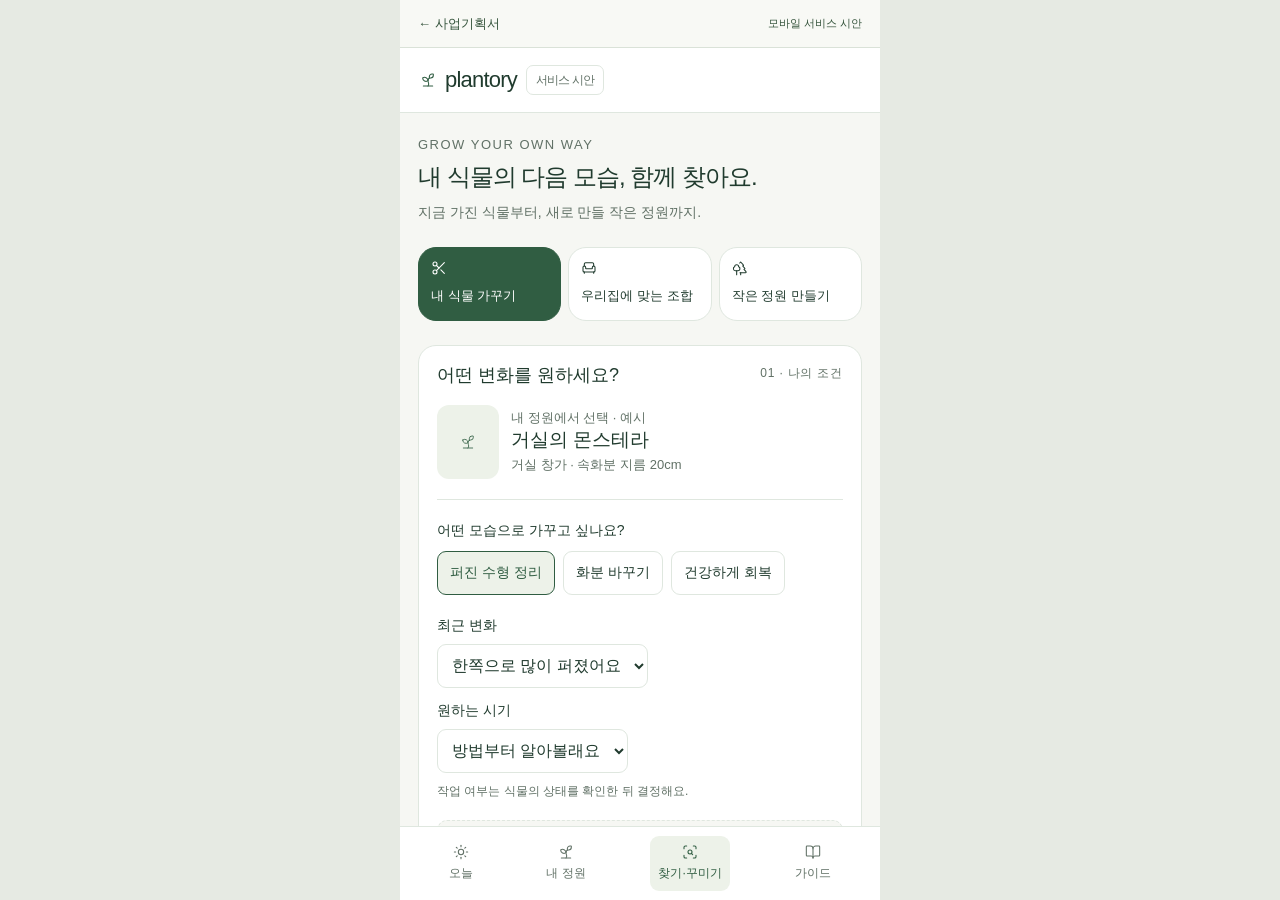
==== concept.html @ 8dde54bf "docs: 식집사 사업기획과 모바일 프로토타입을 정리한다" ====
<!doctype html>
<html lang="ko" data-visualize-standalone>
<head>
<meta charset="utf-8">
<meta name="viewport" content="width=device-width, initial-scale=1">
<meta name="referrer" content="no-referrer">
<meta http-equiv="Content-Security-Policy" content="default-src 'none'; script-src 'unsafe-inline' 'unsafe-eval' 'wasm-unsafe-eval' blob: data: https://cdnjs.cloudflare.com https://cdn.jsdelivr.net https://esm.sh https://fonts.bunny.net https://fonts.googleapis.com https://fonts.gstatic.com https://unpkg.com; style-src 'unsafe-inline' blob: data: https://cdnjs.cloudflare.com https://cdn.jsdelivr.net https://esm.sh https://fonts.bunny.net https://fonts.googleapis.com https://fonts.gstatic.com https://unpkg.com; img-src blob: data: https://cdnjs.cloudflare.com https://cdn.jsdelivr.net https://esm.sh https://fonts.bunny.net https://fonts.googleapis.com https://fonts.gstatic.com https://unpkg.com; font-src blob: data: https://cdnjs.cloudflare.com https://cdn.jsdelivr.net https://esm.sh https://fonts.bunny.net https://fonts.googleapis.com https://fonts.gstatic.com https://unpkg.com; media-src blob: data: https://cdnjs.cloudflare.com https://cdn.jsdelivr.net https://esm.sh https://fonts.bunny.net https://fonts.googleapis.com https://fonts.gstatic.com https://unpkg.com; worker-src blob:; connect-src blob: data:; frame-src 'self'; object-src 'none'; base-uri 'none'; form-action 'none'">
<title>Plantory · 모바일 서비스 시안</title>
<style>:root{color-scheme:light;background:#e6eae3;font-family:-apple-system,BlinkMacSystemFont,"Apple SD Gothic Neo",sans-serif}html,body{margin:0}body{max-width:480px;margin:auto;background:#f8f9f5}.return-bar{height:48px;box-sizing:border-box;display:flex;align-items:center;justify-content:space-between;padding:0 18px;font-size:13px;color:#35543c;border-bottom:1px solid #dae2d8}.return-bar a{color:inherit;text-decoration:none;min-height:44px;display:flex;align-items:center}.return-bar span{font-size:11px}iframe{display:block;width:100%;height:calc(100vh - 48px);height:calc(100dvh - 48px);margin:0 auto;border:0}</style>
</head>
<body>
<div class="return-bar"><a href="index.html">← 사업기획서</a><span>모바일 서비스 시안</span></div>
<iframe sandbox="allow-scripts" referrerpolicy="no-referrer" title="Plantory · 모바일 서비스 시안" srcdoc="&lt;!doctype html&gt;
&lt;html lang=&quot;ko&quot; data-visualize-standalone&gt;
&lt;head&gt;
&lt;meta charset=&quot;utf-8&quot;&gt;
&lt;meta name=&quot;viewport&quot; content=&quot;width=device-width, initial-scale=1&quot;&gt;
&lt;meta name=&quot;referrer&quot; content=&quot;no-referrer&quot;&gt;
&lt;meta http-equiv=&quot;Content-Security-Policy&quot; content=&quot;default-src &#x27;none&#x27;; script-src &#x27;unsafe-inline&#x27; &#x27;unsafe-eval&#x27; &#x27;wasm-unsafe-eval&#x27; blob: data: https://cdnjs.cloudflare.com https://cdn.jsdelivr.net https://esm.sh https://fonts.bunny.net https://fonts.googleapis.com https://fonts.gstatic.com https://unpkg.com; style-src &#x27;unsafe-inline&#x27; blob: data: https://cdnjs.cloudflare.com https://cdn.jsdelivr.net https://esm.sh https://fonts.bunny.net https://fonts.googleapis.com https://fonts.gstatic.com https://unpkg.com; img-src blob: data: https://cdnjs.cloudflare.com https://cdn.jsdelivr.net https://esm.sh https://fonts.bunny.net https://fonts.googleapis.com https://fonts.gstatic.com https://unpkg.com; font-src blob: data: https://cdnjs.cloudflare.com https://cdn.jsdelivr.net https://esm.sh https://fonts.bunny.net https://fonts.googleapis.com https://fonts.gstatic.com https://unpkg.com; media-src blob: data: https://cdnjs.cloudflare.com https://cdn.jsdelivr.net https://esm.sh https://fonts.bunny.net https://fonts.googleapis.com https://fonts.gstatic.com https://unpkg.com; worker-src blob:; connect-src blob: data:; frame-src &#x27;none&#x27;; object-src &#x27;none&#x27;; base-uri &#x27;none&#x27;; form-action &#x27;none&#x27;&quot;&gt;
&lt;title&gt;Plantory · 모바일 서비스 시안&lt;/title&gt;
&lt;style&gt;:root {
  color-scheme: light dark;
  background-color: var(
    --background,
    var(--color-background-primary, light-dark(rgb(255 255 255), rgb(24 24 24)))
  ) !important;

  /* Agent-facing contract; keep in sync with SKILL.md. */
  --background: var(
    --color-background-primary,
    light-dark(rgb(255 255 255), rgb(24 24 24))
  );
  --foreground: var(
    --color-text-primary,
    light-dark(rgb(26 28 31), rgb(255 255 255))
  );
  --card: color-mix(in oklab, var(--foreground) 5%, var(--background));
  --card-foreground: var(
    --color-text-primary,
    light-dark(rgb(26 28 31), rgb(255 255 255))
  );
  --popover: var(
    --color-background-secondary,
    light-dark(rgb(255 255 255), rgb(45 45 45))
  );
  --popover-foreground: var(
    --color-text-primary,
    light-dark(rgb(26 28 31), rgb(255 255 255))
  );
  --primary: var(
    --color-text-info,
    light-dark(rgb(51 156 255), rgb(131 195 255))
  );
  --primary-foreground: var(
    --color-text-inverse,
    light-dark(rgb(255 255 255), rgb(13 13 13))
  );
  --secondary: var(
    --color-background-secondary,
    light-dark(rgb(255 255 255 / 96%), rgb(54 54 54 / 96%))
  );
  --secondary-foreground: var(
    --color-text-primary,
    light-dark(rgb(26 28 31), rgb(255 255 255))
  );
  --muted: color-mix(in srgb, var(--foreground) 10%, transparent);
  --muted-foreground: var(
    --color-text-secondary,
    light-dark(rgb(26 28 31 / 49.4%), rgb(255 255 255 / 49.8%))
  );
  --accent: var(
    --color-background-info,
    light-dark(rgb(229 242 255), rgb(13 39 63))
  );
  --accent-foreground: var(
    --color-text-info,
    light-dark(rgb(51 156 255), rgb(131 195 255))
  );
  --destructive: var(
    --color-text-warning,
    light-dark(rgb(226 85 7), rgb(255 133 73))
  );
  --border: var(
    --color-border-secondary,
    light-dark(rgb(26 28 31 / 8%), rgb(255 255 255 / 8.2%))
  );
  --input: var(
    --color-border-primary,
    light-dark(
      rgb(26 28 31 / 11.8%),
      color-mix(in oklab, rgb(0 0 0) 10%, transparent)
    )
  );
  --ring: var(
    --color-ring-primary,
    light-dark(rgb(51 156 255), rgb(131 195 255 / 76%))
  );
  --font-size-base: var(--font-text-md-size, 14px);
  --blue: light-dark(rgb(51 156 255), rgb(51 156 255));
  --orange: light-dark(rgb(226 85 7), rgb(251 106 34));
  --green: light-dark(rgb(0 162 64), rgb(64 201 119));
  --red: light-dark(rgb(224 46 42), rgb(255 103 100));
  --purple: light-dark(rgb(146 79 247), rgb(173 123 249));
  --yellow: light-dark(rgb(255 195 0), rgb(255 210 64));
  --viz-series-1: var(--primary);
  --viz-series-2: light-dark(rgb(243 136 59), rgb(245 154 86));
  --viz-series-3: light-dark(rgb(93 201 119), rgb(116 213 139));
  --viz-series-4: light-dark(rgb(235 119 177), rgb(240 143 192));
  --viz-series-5: light-dark(rgb(155 121 236), rgb(170 145 239));
  --viz-series-6: light-dark(rgb(58 185 177), rgb(90 203 194));

  /* Internal implementation variables; not part of the agent contract. */
  --font-sans: -apple-system, system-ui, &quot;Segoe UI&quot;, sans-serif;
  --font-mono:
    ui-monospace, SFMono-Regular, &quot;SF Mono&quot;, Menlo, Consolas, &quot;Liberation Mono&quot;,
    monospace;
  --font-size-normal: max(11px, var(--font-size-base));
  --font-size-tooltip: calc(var(--font-size-base) - 1px);
  --font-size-small: max(11px, calc(var(--font-size-base) - 2px));
  --font-size-h1: calc(var(--font-size-normal) * 1.7142857143);
  --font-size-h2: calc(var(--font-size-normal) * 1.4285714286);
  --font-size-h3: calc(var(--font-size-normal) * 1.2857142857);
  --font-weight-normal: 430;
  --font-weight-medium: 500;
  --icon-size: 16px;
  --line-height-normal: calc(var(--font-size-normal) * 1.5);
  --line-height-tooltip: calc(var(--font-size-tooltip) * 1.4285714286);
  --line-height-small: calc(var(--font-size-small) + 4px);
  --corner-shape: round;
  --radius: var(--border-radius-lg, 10px);
  --radius-sm: calc(var(--radius) * 0.6);
  --radius-md: calc(var(--radius) * 0.8);
  --radius-lg: var(--radius);
  --radius-2xl: calc(var(--radius) * 1.6);
  --radius-full: 9999px;
  --shadow-sm: 0 1px 2px -1px rgb(0 0 0 / 8%);
  --checkmark-image: url(&quot;data:image/svg+xml,%3Csvg xmlns=&#x27;http://www.w3.org/2000/svg&#x27; viewBox=&#x27;0 0 17 17&#x27;%3E%3Cpath d=&#x27;M12.8961 3.64101C13.1297 3.41418 13.4984 3.37523 13.7779 3.56581C14.0571 3.75635 14.1554 4.11331 14.0299 4.41347L13.9615 4.53847L7.71151 13.7045C7.59411 13.8767 7.4063 13.9877 7.19881 14.0072C6.99136 14.0267 6.78564 13.9533 6.63826 13.806L2.88826 10.056L2.79842 9.9457C2.6192 9.67407 2.64927 9.30496 2.88826 9.06581C3.12738 8.82669 3.49647 8.79676 3.76815 8.97597L3.8785 9.06581L7.03084 12.2182L12.8053 3.74941L12.8961 3.64101Z&#x27;/%3E%3C/svg%3E&quot;);

  /* Legacy aliases; not part of the current agent contract. */
  --viz-bg: transparent;
  --viz-panel: var(--card);
  --viz-border: var(--border);
  --viz-text: var(--foreground);
  --viz-muted: var(--muted-foreground);
  --viz-accent: var(--primary);
  --viz-accent-text: var(--primary-foreground);
  --viz-accent-bg: var(--accent);
  --viz-font-size: var(--font-size-base);
  --viz-warning: var(--destructive);
}

:root[data-theme=&quot;light&quot;] {
  color-scheme: light;
}

:root[data-theme=&quot;dark&quot;] {
  color-scheme: dark;
}

* {
  box-sizing: border-box;
}

html &gt; body {
  /* Preserve MCP aliases for older inline renderers without creating :root cycles. */
  --color-background-primary: var(
    --background,
    light-dark(rgb(255 255 255), rgb(24 24 24))
  );
  --color-text-primary: var(
    --foreground,
    light-dark(rgb(26 28 31), rgb(255 255 255))
  );
  --color-border-secondary: var(
    --border,
    light-dark(rgb(26 28 31 / 8%), rgb(255 255 255 / 8.2%))
  );

  margin: 0;
  padding: var(--visualize-paint-gutter, 0px);
  color: var(--foreground);
  background: transparent !important;
  font-family: var(--font-sans) !important;
  font-size: var(--font-size-normal);
  font-weight: var(--font-weight-normal);
  line-height: var(--line-height-normal);
}

a {
  color: color-mix(in srgb, var(--viz-accent) 80%, var(--viz-text) 20%);
  cursor: pointer;
  font-weight: var(--font-weight-medium, 500);
  text-decoration: none;
  text-underline-offset: 2px;
}

a:is(:hover, :focus-visible) {
  text-decoration-line: underline;
  text-decoration-style: dashed;
  text-decoration-thickness: 0.5px;
}

h1,
h2,
h3,
h4,
h5,
h6,
p {
  margin-block: 0;
}

h1 {
  font-size: var(--font-size-h1);
  font-weight: var(--font-weight-medium);
  line-height: 1.25;
}

h2 {
  font-size: var(--font-size-h2);
  font-weight: var(--font-weight-medium);
  line-height: 1.25;
}

h3,
h4,
h5,
h6 {
  font-size: var(--font-size-h3);
  font-weight: var(--font-weight-medium);
  line-height: 1.3;
}

b,
strong,
th {
  font-weight: var(--font-weight-medium);
}

code:not(pre code) {
  display: inline;
  padding: 1px 6px;
  border-radius: var(--radius-sm);
  corner-shape: var(--corner-shape);
  background: var(--muted);
  font-family: var(--font-mono);
  font-size: 0.92em;
  overflow-wrap: anywhere;
  -webkit-box-decoration-break: clone;
  box-decoration-break: clone;
  word-break: break-word;
}

.table-responsive {
  width: 100%;
  overflow-x: auto;
  scrollbar-width: thin;
}

.table {
  width: 100%;
  border-collapse: collapse;
  color: var(--foreground);
  font: inherit;
  text-align: start;
}

.table :is(th, td) {
  padding-block: 10px;
  padding-inline: 0 24px;
  overflow-wrap: anywhere;
  border-bottom: 1px solid var(--border);
  text-align: start;
  vertical-align: top;
}

.table-responsive &gt; .table :is(th, td) {
  overflow-wrap: break-word;
}

.table :is(th, td):last-child {
  padding-inline-end: 0;
}

.table :is(caption, thead th) {
  font-weight: 600;
}

.table thead th {
  padding-block: 8px;
  border-bottom-color: color-mix(in srgb, var(--foreground) 16%, transparent);
}

.table tbody tr:last-child :is(th, td) {
  border-bottom: 0;
}

.table.table-sm :is(th, td) {
  padding-block: 6px;
}

.table.table-sm :is(th, td):not(:last-child) {
  padding-inline-end: 16px;
}

.table :is(.text-end, [align=&quot;right&quot;]) {
  text-align: end;
  font-variant-numeric: tabular-nums;
}

.table :is(.text-center, [align=&quot;center&quot;]) {
  text-align: center;
}

.table .text-nowrap {
  white-space: nowrap;
}

#widget {
  display: flex;
  flex-direction: column;
  gap: 12px;
  width: 100%;
  padding: 0;
  background: transparent !important;
}

.card {
  min-width: 0;
  padding: 12px;
  overflow: hidden;
  overflow-wrap: break-word;
  border-radius: var(--radius-2xl);
  corner-shape: var(--corner-shape);
  color: var(--card-foreground);
  background: var(--card);
}

#widget &gt; :not(.card, .progress) {
  width: 100% !important;
  max-width: none !important;
  margin: 0 !important;
  padding: 0 !important;
  border: 0 !important;
  border-radius: 0 !important;
  background: transparent !important;
  box-shadow: none !important;
}

.tooltip {
  position: fixed;
  z-index: 50;
  top: 0;
  left: 0;
  width: max-content;
  max-width: min(
    20rem,
    var(--tooltip-available-width, calc(100vw - 10px)),
    calc(100vw - 10px)
  );
  max-height: min(
    var(--tooltip-available-height, calc(100vh - 10px)),
    calc(100vh - 10px)
  );
  padding: 4px 8px;
  border: 1px solid var(--border);
  border-radius: var(--radius-lg);
  corner-shape: var(--corner-shape);
  color: var(--popover-foreground);
  background: var(--popover);
  box-shadow: none;
  font-size: var(--font-size-tooltip);
  line-height: var(--line-height-tooltip);
  overflow-wrap: break-word;
  white-space: normal;
  pointer-events: none;
  user-select: none;
}

.viz-grid {
  display: grid;
  grid-template-columns: repeat(auto-fit, minmax(max(180px, 24%), 1fr));
  gap: 10px;
}

.viz-stat {
  display: flex;
  flex-direction: column;
  gap: 2px;
}

.viz-stat-value {
  font-size: var(--font-size-h2);
  font-weight: var(--font-weight-medium);
  line-height: 1.25;
}

.viz-row {
  display: flex;
  flex-wrap: wrap;
  align-items: center;
  gap: 10px;
}

hr {
  width: 100%;
  height: 1px;
  margin-block: 6px;
  border: 0;
  background: var(--border);
}

.nav {
  display: flex;
  min-width: 0;
  align-items: center;
  gap: 4px;
}

.progress {
  display: flex;
  height: 8px;
  margin-block: calc((var(--line-height-normal, 1.5em) - 8px) / 2);
  overflow: hidden;
  border: 0;
  border-radius: var(--radius-full);
  background: var(--muted);
}

.progress-bar:only-child {
  border-radius: var(--radius-full);
}

.progress-bar {
  height: 100%;
  flex-shrink: 0;
  border: 0;
  background: var(--viz-series-1);
}

.viz-badge {
  padding: 3px 8px;
  border-radius: var(--radius-full);
  color: var(--accent-foreground);
  background: var(--accent);
  font-weight: var(--font-weight-medium);
}

small,
.text-small,
.viz-badge {
  font-size: var(--font-size-small);
  line-height: var(--line-height-small);
}

.text-muted {
  color: var(--muted-foreground);
}

.tabular-nums {
  font-variant-numeric: tabular-nums;
}

.sr-only {
  position: absolute;
  width: 1px;
  height: 1px;
  padding: 0;
  overflow: hidden;
  clip: rect(0, 0, 0, 0);
  white-space: nowrap;
  border: 0;
}

.viz-controls {
  display: flex;
  flex-wrap: wrap;
  align-items: center;
  gap: 8px;
}

.viz-controls &gt; .form-label {
  display: grid;
  min-width: min(100%, 260px);
  flex: 1 1 280px;
  grid-template-columns: minmax(0, 1fr) auto;
  align-items: baseline;
  gap: 2px 12px;
  margin-bottom: 0;
}

.viz-controls &gt; .form-label &gt; :is(.form-control, .form-range, .form-select) {
  grid-column: 1 / -1;
}

.btn,
.nav-link,
.form-check-input,
.form-control,
.form-range,
.form-select {
  font: inherit;
}

.btn,
.nav-link {
  appearance: button;
  display: inline-flex;
  inline-size: fit-content;
  max-inline-size: 100%;
  min-height: 28px;
  align-items: center;
  justify-content: center;
  gap: 4px;
  margin: 0;
  padding: 0 8px;
  -webkit-app-region: no-drag;
  border: 1px solid var(--input);
  border-radius: var(--radius-lg);
  corner-shape: var(--corner-shape);
  color: var(--secondary-foreground);
  background: var(--secondary);
  cursor: var(--cursor-interaction, pointer);
  text-align: center;
  text-decoration: none;
  white-space: nowrap;
  user-select: none;
  -webkit-font-smoothing: antialiased;
}

.btn:is(.btn-block, .viz-tile) {
  inline-size: 100%;
}

.btn.viz-tile {
  min-width: 0;
  overflow-wrap: anywhere;
  white-space: normal;
}

a.btn {
  cursor: pointer;
  text-decoration: none;
}

.btn:not(:disabled):hover,
.nav-link:not(:disabled):not([aria-disabled=&quot;true&quot;]):hover {
  background: color-mix(in srgb, var(--foreground) 6%, var(--secondary));
}

.btn-primary {
  border-color: transparent;
  color: var(--primary-foreground);
  background: var(--foreground);
  background-clip: padding-box;
}

.btn-primary .text-muted {
  color: color-mix(in srgb, var(--primary-foreground) 50%, transparent);
}

.btn-primary:not(:disabled):hover {
  background: color-mix(in srgb, var(--foreground) 80%, transparent);
  background-clip: padding-box;
}

.btn-ghost {
  border-color: transparent;
  color: var(--muted-foreground);
  background: transparent;
}

.btn-ghost:not(:disabled):hover {
  color: var(--foreground);
  background: color-mix(in srgb, var(--foreground) 6%, var(--secondary));
}

.nav-pills .nav-link {
  min-width: 0;
  border-color: transparent;
  color: var(--muted-foreground);
  background: transparent;
}

.nav-justified .nav-link {
  flex: 1 1 0;
  overflow-wrap: anywhere;
  white-space: normal;
}

.nav-pills .nav-link.active {
  color: var(--foreground);
  background: var(--muted);
}

.btn:disabled,
.nav-link:disabled,
.nav-link[aria-disabled=&quot;true&quot;] {
  cursor: not-allowed;
  opacity: 0.4;
}

[data-lucide] {
  stroke-width: 1.6;
}

.form-label {
  display: block;
  margin-bottom: 6px;
  color: var(--foreground);
}

.form-control {
  display: block;
  width: 100%;
  min-height: 28px;
  padding: 0 8px;
  outline: none;
  border: 1px solid var(--input);
  border-radius: var(--radius-lg);
  corner-shape: var(--corner-shape);
  color: var(--foreground);
  background: var(--secondary);
}

.form-control::placeholder {
  color: var(--muted-foreground);
}

.form-control[type=&quot;file&quot;] {
  padding: 0;
  overflow: hidden;
  cursor: var(--cursor-interaction, pointer);
}

.form-control[type=&quot;file&quot;]::file-selector-button {
  min-height: 26px;
  margin-right: 8px;
  padding: 0 8px;
  border: 0;
  border-right: 1px solid var(--input);
  color: var(--secondary-foreground);
  background: var(--secondary);
  cursor: inherit;
  font: inherit;
}

.form-control[type=&quot;file&quot;]:not(:disabled):hover::file-selector-button {
  background: color-mix(in srgb, var(--foreground) 6%, var(--secondary));
}

.form-control-color[type=&quot;color&quot;] {
  width: 40px;
  height: 28px;
  padding: 3px;
  cursor: var(--cursor-interaction, pointer);
}

.form-control-color[type=&quot;color&quot;]::-webkit-color-swatch-wrapper {
  padding: 0;
}

.form-control-color[type=&quot;color&quot;]::-webkit-color-swatch {
  border: 0;
  border-radius: calc(var(--radius-lg) - 4px);
  corner-shape: var(--corner-shape);
}

textarea.form-control {
  height: auto;
  min-height: 72px;
  padding: 8px 10px;
  resize: vertical;
}

.form-control:focus-visible {
  border-color: var(--ring);
  box-shadow: inset 0 0 0 1px var(--ring);
}

.form-control:disabled,
.form-select:disabled {
  cursor: not-allowed;
  opacity: 0.4;
}

.form-select {
  appearance: none;
  display: block;
  width: 100%;
  min-height: 28px;
  margin: 0;
  padding: 0 32px 0 8px;
  outline: none;
  border: 1px solid var(--input);
  border-radius: var(--radius-lg);
  corner-shape: var(--corner-shape);
  color: var(--foreground);
  background-color: var(--secondary);
  background-image:
    linear-gradient(45deg, transparent 50%, var(--muted-foreground) 50%),
    linear-gradient(135deg, var(--muted-foreground) 50%, transparent 50%);
  background-position:
    calc(100% - 14px) 50%,
    calc(100% - 10px) 50%;
  background-repeat: no-repeat;
  background-size: 4px 4px;
  cursor: var(--cursor-interaction, default);
}

.form-select:not(:disabled):hover {
  background-color: color-mix(in srgb, var(--foreground) 6%, var(--secondary));
}

.form-select:focus-visible {
  border-color: var(--ring);
  box-shadow: inset 0 0 0 1px var(--ring);
}

.form-check {
  display: flex;
  min-height: 20px;
  align-items: center;
  gap: 6px;
}

.form-check-input {
  appearance: none;
  width: 14px;
  height: 14px;
  flex: 0 0 auto;
  margin: 0;
  border: 1px solid var(--input);
  color: var(--primary-foreground);
  background-color: transparent;
  cursor: var(--cursor-interaction, default);
  transition:
    background-color 150ms,
    border-color 150ms,
    box-shadow 150ms;
}

.form-check:not(.form-switch) .form-check-input[type=&quot;checkbox&quot;] {
  border-color: var(--input);
  border-radius: var(--radius-sm);
  corner-shape: var(--corner-shape);
  background-color: var(--secondary);
  box-shadow: var(--shadow-sm);
}

.form-check:not(.form-switch)
  .form-check-input:not(:disabled):not(:checked):hover {
  background-color: var(--card);
}

.form-check:not(.form-switch) .form-check-input[type=&quot;checkbox&quot;]:checked {
  border-color: var(--primary);
  background-color: var(--primary);
}

.form-check:not(.form-switch)
  .form-check-input[type=&quot;checkbox&quot;]:checked::before {
  display: block;
  width: 100%;
  height: 100%;
  background: var(--primary-foreground);
  content: &quot;&quot;;
  mask: var(--checkmark-image) center / 12px 12px no-repeat;
}

.form-check-input[type=&quot;radio&quot;] {
  width: 14px;
  height: 14px;
  border-radius: var(--radius-full);
}

.form-check-input[type=&quot;radio&quot;]:checked {
  border: 2px solid var(--primary);
  background:
    radial-gradient(circle, var(--primary-foreground) 0 2.5px, transparent 3px),
    var(--primary);
}

.form-check:not(.form-switch) .form-check-input:focus-visible {
  outline: 2px solid var(--ring);
  outline-offset: 2px;
}

.form-check:not(.form-switch) .form-check-input:disabled {
  cursor: not-allowed;
  pointer-events: none;
}

.form-check:not(.form-switch) .form-check-input:disabled + .form-check-label {
  cursor: not-allowed;
}

.form-switch .form-check-input:disabled,
.form-switch .form-check-input:disabled + .form-check-label {
  cursor: not-allowed;
  opacity: 0.6;
}

.form-check-label {
  color: var(--foreground);
  cursor: var(--cursor-interaction, default);
}

.form-switch .form-check-input {
  position: relative;
  width: 32px;
  height: 20px;
  border: 0;
  border-radius: var(--radius-full);
  background: var(--muted);
  box-shadow: none;
  transition: background-color 200ms cubic-bezier(0, 0, 0.2, 1);
}

.form-switch .form-check-input::before {
  position: absolute;
  top: 50%;
  left: 0;
  width: 16px;
  height: 16px;
  box-sizing: border-box;
  border: 1px solid light-dark(var(--primary-foreground), var(--foreground));
  border-radius: var(--radius-full);
  background: light-dark(var(--primary-foreground), var(--foreground));
  box-shadow: var(--shadow-sm);
  content: &quot;&quot;;
  transform: translate(2px, -50%);
  transition: transform 200ms cubic-bezier(0, 0, 0.2, 1);
}

.form-switch .form-check-input:checked {
  background: var(--primary);
}

.form-switch .form-check-input:checked::before {
  transform: translate(14px, -50%);
}

.form-switch .form-check-input:focus-visible {
  box-shadow: 0 0 0 2px var(--ring);
}

.form-range {
  appearance: none;
  display: block;
  width: 100%;
  height: 28px;
  flex: 1;
  margin: 0;
  padding: 0;
  outline: none;
  border: 0;
  accent-color: var(--primary);
  background: linear-gradient(
      color-mix(in srgb, var(--foreground) 7%, transparent),
      color-mix(in srgb, var(--foreground) 7%, transparent)
    )
    center / 100% 2px no-repeat;
}

.form-range::-webkit-slider-runnable-track {
  height: 28px;
  background: transparent;
}

.form-range::-webkit-slider-thumb {
  appearance: none;
  width: 20px;
  height: 20px;
  margin-top: 4px;
  border: 1px solid var(--border);
  border-radius: var(--radius-full);
  background: light-dark(var(--primary-foreground), var(--foreground));
}

.form-range:focus-visible::-webkit-slider-thumb {
  border-color: var(--ring);
  box-shadow: inset 0 0 0 1px var(--ring);
}

.form-range::-moz-range-track {
  height: 28px;
  background: transparent;
}

.form-range::-moz-range-thumb {
  width: 20px;
  height: 20px;
  border: 1px solid var(--border);
  border-radius: var(--radius-full);
  background: light-dark(var(--primary-foreground), var(--foreground));
}

.form-range:focus-visible::-moz-range-thumb {
  border-color: var(--ring);
  box-shadow: inset 0 0 0 1px var(--ring);
}

.form-range:disabled {
  cursor: not-allowed;
  opacity: 0.4;
}

.btn:not(.btn-primary, .viz-tile):is(
  [aria-pressed=&quot;true&quot;],
  [aria-selected=&quot;true&quot;],
  .is-selected
) {
  border-color: var(--primary);
  color: var(--primary-foreground);
  background: var(--primary);
}

.btn.viz-tile:is([aria-pressed=&quot;true&quot;], [aria-selected=&quot;true&quot;], .is-selected) {
  border-color: var(--primary);
  box-shadow: inset 0 0 0 1px var(--primary);
}

.btn:focus-visible,
.nav-link:focus-visible {
  outline: 2px solid var(--ring);
  outline-offset: 2px;
}

@media (pointer: coarse) {
  .btn,
  .nav-link,
  .form-control,
  .form-select {
    min-width: 44px;
    min-height: 44px;
  }

  /* Keep small-screen WebKit from zooming when a text field receives focus. */
  .form-control,
  .form-select {
    font-size: max(16px, var(--font-size-normal));
  }

  .form-control[type=&quot;file&quot;]::file-selector-button {
    min-width: 44px;
    min-height: 44px;
  }

  .form-control-color[type=&quot;color&quot;] {
    width: 44px;
    height: 44px;
  }

  .form-control:is(
    [type=&quot;date&quot;],
    [type=&quot;datetime-local&quot;],
    [type=&quot;month&quot;],
    [type=&quot;time&quot;],
    [type=&quot;week&quot;]
  ) {
    min-width: 0;
    max-width: 100%;
    padding-block: 8px;
  }

  .form-check {
    min-height: 44px;
    padding-inline: 15px;
  }

  .form-check-input {
    position: relative;
  }

  .form-check-input::after {
    position: absolute;
    top: 50%;
    left: 50%;
    width: 44px;
    height: 44px;
    content: &quot;&quot;;
    transform: translate(-50%, -50%);
  }

  .form-check-label {
    display: inline-flex;
    min-width: 44px;
    min-height: 44px;
    align-items: center;
  }

  .form-range {
    height: 44px;
    touch-action: pan-y;
  }

  .form-range::-webkit-slider-runnable-track {
    height: 44px;
  }

  .form-range::-moz-range-track {
    height: 44px;
  }

  .form-range::-webkit-slider-thumb {
    margin-top: 12px;
  }
}

svg {
  display: block;
  max-width: 100%;
  height: auto;
}

#widget &gt; svg {
  width: 100%;
}

/* Model-authored chart rules can otherwise stretch icons after these styles load. */
svg.lucide {
  display: block;
  width: var(--icon-size) !important;
  height: var(--icon-size) !important;
  flex: none;
  margin: 0 !important;
  stroke-width: 1.6;
}

.text-warning,
.text-destructive {
  color: var(--destructive);
}

html&gt;body{padding:0}&lt;/style&gt;
&lt;/head&gt;
&lt;body&gt;
&lt;script&gt;/**
 * @license lucide v1.17.0 - ISC
 *
 * This source code is licensed under the ISC license.
 * See the LICENSE file in the root directory of this source tree.
 */

(function(a,n){typeof exports==&quot;object&quot;&amp;&amp;typeof module&lt;&quot;u&quot;?n(exports):typeof define==&quot;function&quot;&amp;&amp;define.amd?define([&quot;exports&quot;],n):(a=typeof globalThis&lt;&quot;u&quot;?globalThis:a||self,n(a.lucide={}))})(this,(function(a){&quot;use strict&quot;;const n={xmlns:&quot;http://www.w3.org/2000/svg&quot;,width:24,height:24,viewBox:&quot;0 0 24 24&quot;,fill:&quot;none&quot;,stroke:&quot;currentColor&quot;,&quot;stroke-width&quot;:2,&quot;stroke-linecap&quot;:&quot;round&quot;,&quot;stroke-linejoin&quot;:&quot;round&quot;},ka=([t,h,d])=&gt;{const c=document.createElementNS(&quot;http://www.w3.org/2000/svg&quot;,t);return Object.keys(h).forEach(M=&gt;{c.setAttribute(M,String(h[M]))}),d?.length&amp;&amp;d.forEach(M=&gt;{const p=ka(M);c.appendChild(p)}),c},Pa=(t,h={})=&gt;{const d={...n,...h};return ka([&quot;svg&quot;,d,t])},MA=t=&gt;{for(const h in t)if(h.startsWith(&quot;aria-&quot;)||h===&quot;role&quot;||h===&quot;title&quot;)return!0;return!1},pA=(...t)=&gt;t.filter((h,d,c)=&gt;!!h&amp;&amp;h.trim()!==&quot;&quot;&amp;&amp;c.indexOf(h)===d).join(&quot; &quot;).trim(),iA=t=&gt;t.replace(/^([A-Z])|[\s-_]+(\w)/g,(h,d,c)=&gt;c?c.toUpperCase():d.toLowerCase()),nA=t=&gt;{const h=iA(t);return h.charAt(0).toUpperCase()+h.slice(1)},lA=t=&gt;Array.from(t.attributes).reduce((h,d)=&gt;(h[d.name]=d.value,h),{}),Ba=t=&gt;typeof t==&quot;string&quot;?t:!t||!t.class?&quot;&quot;:t.class&amp;&amp;typeof t.class==&quot;string&quot;?t.class.split(&quot; &quot;):t.class&amp;&amp;Array.isArray(t.class)?t.class:&quot;&quot;,za=(t,{nameAttr:h,icons:d,attrs:c})=&gt;{const M=t.getAttribute(h);if(M==null)return;const p=nA(M),La=d[p];if(!La)return console.warn(`${t.outerHTML} icon name was not found in the provided icons object.`);const fa=lA(t),eA=MA(fa)?{}:{&quot;aria-hidden&quot;:&quot;true&quot;},dA={...n,&quot;data-lucide&quot;:M,...eA,...c,...fa},rA=Ba(fa),oA=Ba(c),cA=pA(&quot;lucide&quot;,`lucide-${M}`,...rA,...oA);cA&amp;&amp;Object.assign(dA,{class:cA});const vA=Pa(La,dA);return t.parentNode?.replaceChild(vA,t)},Fa=[[&quot;path&quot;,{d:&quot;m14 12 4 4 4-4&quot;}],[&quot;path&quot;,{d:&quot;M18 16V7&quot;}],[&quot;path&quot;,{d:&quot;m2 16 4.039-9.69a.5.5 0 0 1 .923 0L11 16&quot;}],[&quot;path&quot;,{d:&quot;M3.304 13h6.392&quot;}]],Da=[[&quot;path&quot;,{d:&quot;m14 11 4-4 4 4&quot;}],[&quot;path&quot;,{d:&quot;M18 16V7&quot;}],[&quot;path&quot;,{d:&quot;m2 16 4.039-9.69a.5.5 0 0 1 .923 0L11 16&quot;}],[&quot;path&quot;,{d:&quot;M3.304 13h6.392&quot;}]],Ra=[[&quot;path&quot;,{d:&quot;m15 16 2.536-7.328a1.02 1.02 1 0 1 1.928 0L22 16&quot;}],[&quot;path&quot;,{d:&quot;M15.697 14h5.606&quot;}],[&quot;path&quot;,{d:&quot;m2 16 4.039-9.69a.5.5 0 0 1 .923 0L11 16&quot;}],[&quot;path&quot;,{d:&quot;M3.304 13h6.392&quot;}]],qa=[[&quot;circle&quot;,{cx:&quot;16&quot;,cy:&quot;4&quot;,r:&quot;1&quot;}],[&quot;path&quot;,{d:&quot;m18 19 1-7-6 1&quot;}],[&quot;path&quot;,{d:&quot;m5 8 3-3 5.5 3-2.36 3.5&quot;}],[&quot;path&quot;,{d:&quot;M4.24 14.5a5 5 0 0 0 6.88 6&quot;}],[&quot;path&quot;,{d:&quot;M13.76 17.5a5 5 0 0 0-6.88-6&quot;}]],ba=[[&quot;path&quot;,{d:&quot;M22 12h-2.48a2 2 0 0 0-1.93 1.46l-2.35 8.36a.25.25 0 0 1-.48 0L9.24 2.18a.25.25 0 0 0-.48 0l-2.35 8.36A2 2 0 0 1 4.49 12H2&quot;}]],Ta=[[&quot;path&quot;,{d:&quot;M18 17.5a2.5 2.5 0 1 1-4 2.03V12&quot;}],[&quot;path&quot;,{d:&quot;M6 12H4a2 2 0 0 1-2-2V5a2 2 0 0 1 2-2h16a2 2 0 0 1 2 2v5a2 2 0 0 1-2 2h-2&quot;}],[&quot;path&quot;,{d:&quot;M6 8h12&quot;}],[&quot;path&quot;,{d:&quot;M6.6 15.572A2 2 0 1 0 10 17v-5&quot;}]],Ua=[[&quot;path&quot;,{d:&quot;M5 17H4a2 2 0 0 1-2-2V5a2 2 0 0 1 2-2h16a2 2 0 0 1 2 2v10a2 2 0 0 1-2 2h-1&quot;}],[&quot;path&quot;,{d:&quot;m12 15 5 6H7Z&quot;}]],g=[[&quot;circle&quot;,{cx:&quot;12&quot;,cy:&quot;13&quot;,r:&quot;8&quot;}],[&quot;path&quot;,{d:&quot;M5 3 2 6&quot;}],[&quot;path&quot;,{d:&quot;m22 6-3-3&quot;}],[&quot;path&quot;,{d:&quot;M6.38 18.7 4 21&quot;}],[&quot;path&quot;,{d:&quot;M17.64 18.67 20 21&quot;}],[&quot;path&quot;,{d:&quot;m9 13 2 2 4-4&quot;}]],C=[[&quot;circle&quot;,{cx:&quot;12&quot;,cy:&quot;13&quot;,r:&quot;8&quot;}],[&quot;path&quot;,{d:&quot;M5 3 2 6&quot;}],[&quot;path&quot;,{d:&quot;m22 6-3-3&quot;}],[&quot;path&quot;,{d:&quot;M6.38 18.7 4 21&quot;}],[&quot;path&quot;,{d:&quot;M17.64 18.67 20 21&quot;}],[&quot;path&quot;,{d:&quot;M9 13h6&quot;}]],u=[[&quot;circle&quot;,{cx:&quot;12&quot;,cy:&quot;13&quot;,r:&quot;8&quot;}],[&quot;path&quot;,{d:&quot;M5 3 2 6&quot;}],[&quot;path&quot;,{d:&quot;m22 6-3-3&quot;}],[&quot;path&quot;,{d:&quot;M6.38 18.7 4 21&quot;}],[&quot;path&quot;,{d:&quot;M17.64 18.67 20 21&quot;}],[&quot;path&quot;,{d:&quot;M12 10v6&quot;}],[&quot;path&quot;,{d:&quot;M9 13h6&quot;}]],Oa=[[&quot;path&quot;,{d:&quot;M6.87 6.87a8 8 0 1 0 11.26 11.26&quot;}],[&quot;path&quot;,{d:&quot;M19.9 14.25a8 8 0 0 0-9.15-9.15&quot;}],[&quot;path&quot;,{d:&quot;m22 6-3-3&quot;}],[&quot;path&quot;,{d:&quot;M6.26 18.67 4 21&quot;}],[&quot;path&quot;,{d:&quot;m2 2 20 20&quot;}],[&quot;path&quot;,{d:&quot;M4 4 2 6&quot;}]],Za=[[&quot;circle&quot;,{cx:&quot;12&quot;,cy:&quot;13&quot;,r:&quot;8&quot;}],[&quot;path&quot;,{d:&quot;M12 9v4l2 2&quot;}],[&quot;path&quot;,{d:&quot;M5 3 2 6&quot;}],[&quot;path&quot;,{d:&quot;m22 6-3-3&quot;}],[&quot;path&quot;,{d:&quot;M6.38 18.7 4 21&quot;}],[&quot;path&quot;,{d:&quot;M17.64 18.67 20 21&quot;}]],Ga=[[&quot;path&quot;,{d:&quot;M11 21c0-2.5 2-2.5 2-5&quot;}],[&quot;path&quot;,{d:&quot;M16 21c0-2.5 2-2.5 2-5&quot;}],[&quot;path&quot;,{d:&quot;m19 8-.8 3a1.25 1.25 0 0 1-1.2 1H7a1.25 1.25 0 0 1-1.2-1L5 8&quot;}],[&quot;path&quot;,{d:&quot;M21 3a1 1 0 0 1 1 1v2a2 2 0 0 1-2 2H4a2 2 0 0 1-2-2V4a1 1 0 0 1 1-1z&quot;}],[&quot;path&quot;,{d:&quot;M6 21c0-2.5 2-2.5 2-5&quot;}]],Wa=[[&quot;rect&quot;,{width:&quot;18&quot;,height:&quot;18&quot;,x:&quot;3&quot;,y:&quot;3&quot;,rx:&quot;2&quot;,ry:&quot;2&quot;}],[&quot;polyline&quot;,{points:&quot;11 3 11 11 14 8 17 11 17 3&quot;}]],Ea=[[&quot;path&quot;,{d:&quot;M2 12h20&quot;}],[&quot;path&quot;,{d:&quot;M10 16v4a2 2 0 0 1-2 2H6a2 2 0 0 1-2-2v-4&quot;}],[&quot;path&quot;,{d:&quot;M10 8V4a2 2 0 0 0-2-2H6a2 2 0 0 0-2 2v4&quot;}],[&quot;path&quot;,{d:&quot;M20 16v1a2 2 0 0 1-2 2h-2a2 2 0 0 1-2-2v-1&quot;}],[&quot;path&quot;,{d:&quot;M14 8V7c0-1.1.9-2 2-2h2a2 2 0 0 1 2 2v1&quot;}]],Ia=[[&quot;path&quot;,{d:&quot;M12 2v20&quot;}],[&quot;path&quot;,{d:&quot;M8 10H4a2 2 0 0 1-2-2V6c0-1.1.9-2 2-2h4&quot;}],[&quot;path&quot;,{d:&quot;M16 10h4a2 2 0 0 0 2-2V6a2 2 0 0 0-2-2h-4&quot;}],[&quot;path&quot;,{d:&quot;M8 20H7a2 2 0 0 1-2-2v-2c0-1.1.9-2 2-2h1&quot;}],[&quot;path&quot;,{d:&quot;M16 14h1a2 2 0 0 1 2 2v2a2 2 0 0 1-2 2h-1&quot;}]],Xa=[[&quot;rect&quot;,{width:&quot;6&quot;,height:&quot;16&quot;,x:&quot;4&quot;,y:&quot;2&quot;,rx:&quot;2&quot;}],[&quot;rect&quot;,{width:&quot;6&quot;,height:&quot;9&quot;,x:&quot;14&quot;,y:&quot;9&quot;,rx:&quot;2&quot;}],[&quot;path&quot;,{d:&quot;M22 22H2&quot;}]],ja=[[&quot;rect&quot;,{width:&quot;16&quot;,height:&quot;6&quot;,x:&quot;2&quot;,y:&quot;4&quot;,rx:&quot;2&quot;}],[&quot;rect&quot;,{width:&quot;9&quot;,height:&quot;6&quot;,x:&quot;9&quot;,y:&quot;14&quot;,rx:&quot;2&quot;}],[&quot;path&quot;,{d:&quot;M22 22V2&quot;}]],Na=[[&quot;rect&quot;,{width:&quot;6&quot;,height:&quot;14&quot;,x:&quot;4&quot;,y:&quot;5&quot;,rx:&quot;2&quot;}],[&quot;rect&quot;,{width:&quot;6&quot;,height:&quot;10&quot;,x:&quot;14&quot;,y:&quot;7&quot;,rx:&quot;2&quot;}],[&quot;path&quot;,{d:&quot;M17 22v-5&quot;}],[&quot;path&quot;,{d:&quot;M17 7V2&quot;}],[&quot;path&quot;,{d:&quot;M7 22v-3&quot;}],[&quot;path&quot;,{d:&quot;M7 5V2&quot;}]],Ka=[[&quot;rect&quot;,{width:&quot;6&quot;,height:&quot;14&quot;,x:&quot;4&quot;,y:&quot;5&quot;,rx:&quot;2&quot;}],[&quot;rect&quot;,{width:&quot;6&quot;,height:&quot;10&quot;,x:&quot;14&quot;,y:&quot;7&quot;,rx:&quot;2&quot;}],[&quot;path&quot;,{d:&quot;M10 2v20&quot;}],[&quot;path&quot;,{d:&quot;M20 2v20&quot;}]],Qa=[[&quot;rect&quot;,{width:&quot;6&quot;,height:&quot;14&quot;,x:&quot;4&quot;,y:&quot;5&quot;,rx:&quot;2&quot;}],[&quot;rect&quot;,{width:&quot;6&quot;,height:&quot;10&quot;,x:&quot;14&quot;,y:&quot;7&quot;,rx:&quot;2&quot;}],[&quot;path&quot;,{d:&quot;M4 2v20&quot;}],[&quot;path&quot;,{d:&quot;M14 2v20&quot;}]],Ja=[[&quot;rect&quot;,{width:&quot;6&quot;,height:&quot;14&quot;,x:&quot;2&quot;,y:&quot;5&quot;,rx:&quot;2&quot;}],[&quot;rect&quot;,{width:&quot;6&quot;,height:&quot;10&quot;,x:&quot;16&quot;,y:&quot;7&quot;,rx:&quot;2&quot;}],[&quot;path&quot;,{d:&quot;M12 2v20&quot;}]],Ya=[[&quot;rect&quot;,{width:&quot;6&quot;,height:&quot;14&quot;,x:&quot;2&quot;,y:&quot;5&quot;,rx:&quot;2&quot;}],[&quot;rect&quot;,{width:&quot;6&quot;,height:&quot;10&quot;,x:&quot;12&quot;,y:&quot;7&quot;,rx:&quot;2&quot;}],[&quot;path&quot;,{d:&quot;M22 2v20&quot;}]],_a=[[&quot;rect&quot;,{width:&quot;6&quot;,height:&quot;14&quot;,x:&quot;6&quot;,y:&quot;5&quot;,rx:&quot;2&quot;}],[&quot;rect&quot;,{width:&quot;6&quot;,height:&quot;10&quot;,x:&quot;16&quot;,y:&quot;7&quot;,rx:&quot;2&quot;}],[&quot;path&quot;,{d:&quot;M2 2v20&quot;}]],xa=[[&quot;rect&quot;,{width:&quot;6&quot;,height:&quot;14&quot;,x:&quot;3&quot;,y:&quot;5&quot;,rx:&quot;2&quot;}],[&quot;rect&quot;,{width:&quot;6&quot;,height:&quot;10&quot;,x:&quot;15&quot;,y:&quot;7&quot;,rx:&quot;2&quot;}],[&quot;path&quot;,{d:&quot;M3 2v20&quot;}],[&quot;path&quot;,{d:&quot;M21 2v20&quot;}]],at=[[&quot;rect&quot;,{width:&quot;6&quot;,height:&quot;10&quot;,x:&quot;9&quot;,y:&quot;7&quot;,rx:&quot;2&quot;}],[&quot;path&quot;,{d:&quot;M4 22V2&quot;}],[&quot;path&quot;,{d:&quot;M20 22V2&quot;}]],tt=[[&quot;rect&quot;,{width:&quot;9&quot;,height:&quot;6&quot;,x:&quot;6&quot;,y:&quot;14&quot;,rx:&quot;2&quot;}],[&quot;rect&quot;,{width:&quot;16&quot;,height:&quot;6&quot;,x:&quot;6&quot;,y:&quot;4&quot;,rx:&quot;2&quot;}],[&quot;path&quot;,{d:&quot;M2 2v20&quot;}]],ht=[[&quot;rect&quot;,{width:&quot;6&quot;,height:&quot;16&quot;,x:&quot;4&quot;,y:&quot;6&quot;,rx:&quot;2&quot;}],[&quot;rect&quot;,{width:&quot;6&quot;,height:&quot;9&quot;,x:&quot;14&quot;,y:&quot;6&quot;,rx:&quot;2&quot;}],[&quot;path&quot;,{d:&quot;M22 2H2&quot;}]],dt=[[&quot;path&quot;,{d:&quot;M22 17h-3&quot;}],[&quot;path&quot;,{d:&quot;M22 7h-5&quot;}],[&quot;path&quot;,{d:&quot;M5 17H2&quot;}],[&quot;path&quot;,{d:&quot;M7 7H2&quot;}],[&quot;rect&quot;,{x:&quot;5&quot;,y:&quot;14&quot;,width:&quot;14&quot;,height:&quot;6&quot;,rx:&quot;2&quot;}],[&quot;rect&quot;,{x:&quot;7&quot;,y:&quot;4&quot;,width:&quot;10&quot;,height:&quot;6&quot;,rx:&quot;2&quot;}]],ct=[[&quot;rect&quot;,{width:&quot;14&quot;,height:&quot;6&quot;,x:&quot;5&quot;,y:&quot;14&quot;,rx:&quot;2&quot;}],[&quot;rect&quot;,{width:&quot;10&quot;,height:&quot;6&quot;,x:&quot;7&quot;,y:&quot;4&quot;,rx:&quot;2&quot;}],[&quot;path&quot;,{d:&quot;M2 20h20&quot;}],[&quot;path&quot;,{d:&quot;M2 10h20&quot;}]],Mt=[[&quot;rect&quot;,{width:&quot;14&quot;,height:&quot;6&quot;,x:&quot;5&quot;,y:&quot;14&quot;,rx:&quot;2&quot;}],[&quot;rect&quot;,{width:&quot;10&quot;,height:&quot;6&quot;,x:&quot;7&quot;,y:&quot;4&quot;,rx:&quot;2&quot;}],[&quot;path&quot;,{d:&quot;M2 14h20&quot;}],[&quot;path&quot;,{d:&quot;M2 4h20&quot;}]],pt=[[&quot;rect&quot;,{width:&quot;14&quot;,height:&quot;6&quot;,x:&quot;5&quot;,y:&quot;16&quot;,rx:&quot;2&quot;}],[&quot;rect&quot;,{width:&quot;10&quot;,height:&quot;6&quot;,x:&quot;7&quot;,y:&quot;2&quot;,rx:&quot;2&quot;}],[&quot;path&quot;,{d:&quot;M2 12h20&quot;}]],it=[[&quot;rect&quot;,{width:&quot;14&quot;,height:&quot;6&quot;,x:&quot;5&quot;,y:&quot;12&quot;,rx:&quot;2&quot;}],[&quot;rect&quot;,{width:&quot;10&quot;,height:&quot;6&quot;,x:&quot;7&quot;,y:&quot;2&quot;,rx:&quot;2&quot;}],[&quot;path&quot;,{d:&quot;M2 22h20&quot;}]],nt=[[&quot;rect&quot;,{width:&quot;14&quot;,height:&quot;6&quot;,x:&quot;5&quot;,y:&quot;16&quot;,rx:&quot;2&quot;}],[&quot;rect&quot;,{width:&quot;10&quot;,height:&quot;6&quot;,x:&quot;7&quot;,y:&quot;6&quot;,rx:&quot;2&quot;}],[&quot;path&quot;,{d:&quot;M2 2h20&quot;}]],lt=[[&quot;rect&quot;,{width:&quot;10&quot;,height:&quot;6&quot;,x:&quot;7&quot;,y:&quot;9&quot;,rx:&quot;2&quot;}],[&quot;path&quot;,{d:&quot;M22 20H2&quot;}],[&quot;path&quot;,{d:&quot;M22 4H2&quot;}]],et=[[&quot;rect&quot;,{width:&quot;14&quot;,height:&quot;6&quot;,x:&quot;5&quot;,y:&quot;15&quot;,rx:&quot;2&quot;}],[&quot;rect&quot;,{width:&quot;10&quot;,height:&quot;6&quot;,x:&quot;7&quot;,y:&quot;3&quot;,rx:&quot;2&quot;}],[&quot;path&quot;,{d:&quot;M2 21h20&quot;}],[&quot;path&quot;,{d:&quot;M2 3h20&quot;}]],rt=[[&quot;path&quot;,{d:&quot;M16 12h3&quot;}],[&quot;path&quot;,{d:&quot;M17.5 12a8 8 0 0 1-8 8A4.5 4.5 0 0 1 5 15.5c0-6 8-4 8-8.5a3 3 0 1 0-6 0c0 3 2.5 8.5 12 13&quot;}]],ot=[[&quot;path&quot;,{d:&quot;M10 10H6&quot;}],[&quot;path&quot;,{d:&quot;M14 18V6a2 2 0 0 0-2-2H4a2 2 0 0 0-2 2v11a1 1 0 0 0 1 1h2&quot;}],[&quot;path&quot;,{d:&quot;M19 18h2a1 1 0 0 0 1-1v-3.28a1 1 0 0 0-.684-.948l-1.923-.641a1 1 0 0 1-.578-.502l-1.539-3.076A1 1 0 0 0 16.382 8H14&quot;}],[&quot;path&quot;,{d:&quot;M8 8v4&quot;}],[&quot;path&quot;,{d:&quot;M9 18h6&quot;}],[&quot;circle&quot;,{cx:&quot;17&quot;,cy:&quot;18&quot;,r:&quot;2&quot;}],[&quot;circle&quot;,{cx:&quot;7&quot;,cy:&quot;18&quot;,r:&quot;2&quot;}]],vt=[[&quot;path&quot;,{d:&quot;M10 17c-5-3-7-7-7-9a2 2 0 0 1 4 0c0 2.5-5 2.5-5 6 0 1.7 1.3 3 3 3 2.8 0 5-2.2 5-5&quot;}],[&quot;path&quot;,{d:&quot;M22 17c-5-3-7-7-7-9a2 2 0 0 1 4 0c0 2.5-5 2.5-5 6 0 1.7 1.3 3 3 3 2.8 0 5-2.2 5-5&quot;}]],$t=[[&quot;path&quot;,{d:&quot;M10 2v5.632c0 .424-.272.795-.653.982A6 6 0 0 0 6 14c.006 4 3 7 5 8&quot;}],[&quot;path&quot;,{d:&quot;M10 5H8a2 2 0 0 0 0 4h.68&quot;}],[&quot;path&quot;,{d:&quot;M14 2v5.632c0 .424.272.795.652.982A6 6 0 0 1 18 14c0 4-3 7-5 8&quot;}],[&quot;path&quot;,{d:&quot;M14 5h2a2 2 0 0 1 0 4h-.68&quot;}],[&quot;path&quot;,{d:&quot;M18 22H6&quot;}],[&quot;path&quot;,{d:&quot;M9 2h6&quot;}]],mt=[[&quot;path&quot;,{d:&quot;M12 6v16&quot;}],[&quot;path&quot;,{d:&quot;m19 13 2-1a9 9 0 0 1-18 0l2 1&quot;}],[&quot;path&quot;,{d:&quot;M9 11h6&quot;}],[&quot;circle&quot;,{cx:&quot;12&quot;,cy:&quot;4&quot;,r:&quot;2&quot;}]],yt=[[&quot;circle&quot;,{cx:&quot;12&quot;,cy:&quot;12&quot;,r:&quot;10&quot;}],[&quot;path&quot;,{d:&quot;M16 16s-1.5-2-4-2-4 2-4 2&quot;}],[&quot;path&quot;,{d:&quot;M7.5 8 10 9&quot;}],[&quot;path&quot;,{d:&quot;m14 9 2.5-1&quot;}],[&quot;path&quot;,{d:&quot;M9 10h.01&quot;}],[&quot;path&quot;,{d:&quot;M15 10h.01&quot;}]],st=[[&quot;circle&quot;,{cx:&quot;12&quot;,cy:&quot;12&quot;,r:&quot;10&quot;}],[&quot;path&quot;,{d:&quot;M8 15h8&quot;}],[&quot;path&quot;,{d:&quot;M8 9h2&quot;}],[&quot;path&quot;,{d:&quot;M14 9h2&quot;}]],gt=[[&quot;path&quot;,{d:&quot;M2 12 7 2&quot;}],[&quot;path&quot;,{d:&quot;m7 12 5-10&quot;}],[&quot;path&quot;,{d:&quot;m12 12 5-10&quot;}],[&quot;path&quot;,{d:&quot;m17 12 5-10&quot;}],[&quot;path&quot;,{d:&quot;M4.5 7h15&quot;}],[&quot;path&quot;,{d:&quot;M12 16v6&quot;}]],Ct=[[&quot;path&quot;,{d:&quot;M7 10H6a4 4 0 0 1-4-4 1 1 0 0 1 1-1h4&quot;}],[&quot;path&quot;,{d:&quot;M7 5a1 1 0 0 1 1-1h13a1 1 0 0 1 1 1 7 7 0 0 1-7 7H8a1 1 0 0 1-1-1z&quot;}],[&quot;path&quot;,{d:&quot;M9 12v5&quot;}],[&quot;path&quot;,{d:&quot;M15 12v5&quot;}],[&quot;path&quot;,{d:&quot;M5 20a3 3 0 0 1 3-3h8a3 3 0 0 1 3 3 1 1 0 0 1-1 1H6a1 1 0 0 1-1-1&quot;}]],ut=[[&quot;circle&quot;,{cx:&quot;12&quot;,cy:&quot;12&quot;,r:&quot;10&quot;}],[&quot;path&quot;,{d:&quot;m14.31 8 5.74 9.94&quot;}],[&quot;path&quot;,{d:&quot;M9.69 8h11.48&quot;}],[&quot;path&quot;,{d:&quot;m7.38 12 5.74-9.94&quot;}],[&quot;path&quot;,{d:&quot;M9.69 16 3.95 6.06&quot;}],[&quot;path&quot;,{d:&quot;M14.31 16H2.83&quot;}],[&quot;path&quot;,{d:&quot;m16.62 12-5.74 9.94&quot;}]],At=[[&quot;rect&quot;,{width:&quot;20&quot;,height:&quot;16&quot;,x:&quot;2&quot;,y:&quot;4&quot;,rx:&quot;2&quot;}],[&quot;path&quot;,{d:&quot;M6 8h.01&quot;}],[&quot;path&quot;,{d:&quot;M10 8h.01&quot;}],[&quot;path&quot;,{d:&quot;M14 8h.01&quot;}]],Ht=[[&quot;rect&quot;,{x:&quot;2&quot;,y:&quot;4&quot;,width:&quot;20&quot;,height:&quot;16&quot;,rx:&quot;2&quot;}],[&quot;path&quot;,{d:&quot;M10 4v4&quot;}],[&quot;path&quot;,{d:&quot;M2 8h20&quot;}],[&quot;path&quot;,{d:&quot;M6 4v4&quot;}]],Vt=[[&quot;path&quot;,{d:&quot;M12 6.528V3a1 1 0 0 1 1-1h0&quot;}],[&quot;path&quot;,{d:&quot;M18.237 21A15 15 0 0 0 22 11a6 6 0 0 0-10-4.472A6 6 0 0 0 2 11a15.1 15.1 0 0 0 3.763 10 3 3 0 0 0 3.648.648 5.5 5.5 0 0 1 5.178 0A3 3 0 0 0 18.237 21&quot;}]],wt=[[&quot;rect&quot;,{width:&quot;20&quot;,height:&quot;5&quot;,x:&quot;2&quot;,y:&quot;3&quot;,rx:&quot;1&quot;}],[&quot;path&quot;,{d:&quot;M4 8v11a2 2 0 0 0 2 2h2&quot;}],[&quot;path&quot;,{d:&quot;M20 8v11a2 2 0 0 1-2 2h-2&quot;}],[&quot;path&quot;,{d:&quot;m9 15 3-3 3 3&quot;}],[&quot;path&quot;,{d:&quot;M12 12v9&quot;}]],St=[[&quot;rect&quot;,{width:&quot;20&quot;,height:&quot;5&quot;,x:&quot;2&quot;,y:&quot;3&quot;,rx:&quot;1&quot;}],[&quot;path&quot;,{d:&quot;M4 8v11a2 2 0 0 0 2 2h12a2 2 0 0 0 2-2V8&quot;}],[&quot;path&quot;,{d:&quot;m9.5 17 5-5&quot;}],[&quot;path&quot;,{d:&quot;m9.5 12 5 5&quot;}]],Lt=[[&quot;rect&quot;,{width:&quot;20&quot;,height:&quot;5&quot;,x:&quot;2&quot;,y:&quot;3&quot;,rx:&quot;1&quot;}],[&quot;path&quot;,{d:&quot;M4 8v11a2 2 0 0 0 2 2h12a2 2 0 0 0 2-2V8&quot;}],[&quot;path&quot;,{d:&quot;M10 12h4&quot;}]],ft=[[&quot;path&quot;,{d:&quot;M19 9V6a2 2 0 0 0-2-2H7a2 2 0 0 0-2 2v3&quot;}],[&quot;path&quot;,{d:&quot;M3 16a2 2 0 0 0 2 2h14a2 2 0 0 0 2-2v-5a2 2 0 0 0-4 0v1.5a.5.5 0 0 1-.5.5h-9a.5.5 0 0 1-.5-.5V11a2 2 0 0 0-4 0z&quot;}],[&quot;path&quot;,{d:&quot;M5 18v2&quot;}],[&quot;path&quot;,{d:&quot;M19 18v2&quot;}]],kt=[[&quot;path&quot;,{d:&quot;M14 8a1 1 0 0 1 1 1v2a1 1 0 0 0 1 1h3.293a.707.707 0 0 1 .5 1.207l-6.939 6.939a1.207 1.207 0 0 1-1.708 0l-6.94-6.94a.707.707 0 0 1 .5-1.206H8a1 1 0 0 0 1-1V9a1 1 0 0 1 1-1z&quot;}],[&quot;path&quot;,{d:&quot;M9 4h6&quot;}]],Pt=[[&quot;path&quot;,{d:&quot;M9 5a1 1 0 0 1 1-1h4a1 1 0 0 1 1 1v6a1 1 0 0 0 1 1h3.293a.707.707 0 0 1 .5 1.207l-7.086 7.086a1 1 0 0 1-1.414 0l-7.086-7.086a.707.707 0 0 1 .5-1.207H8a1 1 0 0 0 1-1z&quot;}]],Bt=[[&quot;path&quot;,{d:&quot;M13 9a1 1 0 0 1-1-1V4.707a.707.707 0 0 0-1.207-.5l-6.94 6.94a1.207 1.207 0 0 0 0 1.707l6.94 6.94a.707.707 0 0 0 1.207-.5V16a1 1 0 0 1 1-1h2a1 1 0 0 0 1-1v-4a1 1 0 0 0-1-1z&quot;}],[&quot;path&quot;,{d:&quot;M20 9v6&quot;}]],zt=[[&quot;path&quot;,{d:&quot;M10.793 19.793a.707.707 0 0 0 1.207-.5V16a1 1 0 0 1 1-1h6a1 1 0 0 0 1-1v-4a1 1 0 0 0-1-1h-6a1 1 0 0 1-1-1V4.707a.707.707 0 0 0-1.207-.5l-6.94 6.94a1.207 1.207 0 0 0 0 1.707z&quot;}]],Ft=[[&quot;path&quot;,{d:&quot;M11 9a1 1 0 0 0 1-1V4.707a.707.707 0 0 1 1.207-.5l6.94 6.94a1.207 1.207 0 0 1 0 1.707l-6.94 6.94a.707.707 0 0 1-1.207-.5V16a1 1 0 0 0-1-1H9a1 1 0 0 1-1-1v-4a1 1 0 0 1 1-1z&quot;}],[&quot;path&quot;,{d:&quot;M4 9v6&quot;}]],Dt=[[&quot;path&quot;,{d:&quot;M13.207 19.793a.707.707 0 0 1-1.207-.5V16a1 1 0 0 0-1-1H5a1 1 0 0 1-1-1v-4a1 1 0 0 1 1-1h6a1 1 0 0 0 1-1V4.707a.707.707 0 0 1 1.207-.5l6.94 6.94a1.207 1.207 0 0 1 0 1.707z&quot;}]],Rt=[[&quot;path&quot;,{d:&quot;M14 16a1 1 0 0 0 1-1v-2a1 1 0 0 1 1-1h3.293a.707.707 0 0 0 .5-1.207l-6.939-6.939a1.207 1.207 0 0 0-1.708 0l-6.94 6.94a.707.707 0 0 0 .5 1.206H8a1 1 0 0 1 1 1v2a1 1 0 0 0 1 1z&quot;}],[&quot;path&quot;,{d:&quot;M9 20h6&quot;}]],qt=[[&quot;path&quot;,{d:&quot;M9 19a1 1 0 0 0 1 1h4a1 1 0 0 0 1-1v-6a1 1 0 0 1 1-1h3.293a.707.707 0 0 0 .5-1.207l-7.086-7.086a1 1 0 0 0-1.414 0l-7.086 7.086a.707.707 0 0 0 .5 1.207H8a1 1 0 0 1 1 1z&quot;}]],bt=[[&quot;path&quot;,{d:&quot;m3 16 4 4 4-4&quot;}],[&quot;path&quot;,{d:&quot;M7 20V4&quot;}],[&quot;rect&quot;,{x:&quot;15&quot;,y:&quot;4&quot;,width:&quot;4&quot;,height:&quot;6&quot;,ry:&quot;2&quot;}],[&quot;path&quot;,{d:&quot;M17 20v-6h-2&quot;}],[&quot;path&quot;,{d:&quot;M15 20h4&quot;}]],Tt=[[&quot;path&quot;,{d:&quot;m3 16 4 4 4-4&quot;}],[&quot;path&quot;,{d:&quot;M7 20V4&quot;}],[&quot;path&quot;,{d:&quot;M17 10V4h-2&quot;}],[&quot;path&quot;,{d:&quot;M15 10h4&quot;}],[&quot;rect&quot;,{x:&quot;15&quot;,y:&quot;14&quot;,width:&quot;4&quot;,height:&quot;6&quot;,ry:&quot;2&quot;}]],A=[[&quot;path&quot;,{d:&quot;m3 16 4 4 4-4&quot;}],[&quot;path&quot;,{d:&quot;M7 20V4&quot;}],[&quot;path&quot;,{d:&quot;M20 8h-5&quot;}],[&quot;path&quot;,{d:&quot;M15 10V6.5a2.5 2.5 0 0 1 5 0V10&quot;}],[&quot;path&quot;,{d:&quot;M15 14h5l-5 6h5&quot;}]],Ut=[[&quot;path&quot;,{d:&quot;M19 3H5&quot;}],[&quot;path&quot;,{d:&quot;M12 21V7&quot;}],[&quot;path&quot;,{d:&quot;m6 15 6 6 6-6&quot;}]],Ot=[[&quot;path&quot;,{d:&quot;M17 7 7 17&quot;}],[&quot;path&quot;,{d:&quot;M17 17H7V7&quot;}]],Zt=[[&quot;path&quot;,{d:&quot;m3 16 4 4 4-4&quot;}],[&quot;path&quot;,{d:&quot;M7 20V4&quot;}],[&quot;path&quot;,{d:&quot;M11 4h4&quot;}],[&quot;path&quot;,{d:&quot;M11 8h7&quot;}],[&quot;path&quot;,{d:&quot;M11 12h10&quot;}]],Gt=[[&quot;path&quot;,{d:&quot;M12 2v14&quot;}],[&quot;path&quot;,{d:&quot;m19 9-7 7-7-7&quot;}],[&quot;circle&quot;,{cx:&quot;12&quot;,cy:&quot;21&quot;,r:&quot;1&quot;}]],Wt=[[&quot;path&quot;,{d:&quot;m7 7 10 10&quot;}],[&quot;path&quot;,{d:&quot;M17 7v10H7&quot;}]],Et=[[&quot;path&quot;,{d:&quot;M12 17V3&quot;}],[&quot;path&quot;,{d:&quot;m6 11 6 6 6-6&quot;}],[&quot;path&quot;,{d:&quot;M19 21H5&quot;}]],It=[[&quot;path&quot;,{d:&quot;m3 16 4 4 4-4&quot;}],[&quot;path&quot;,{d:&quot;M7 20V4&quot;}],[&quot;path&quot;,{d:&quot;m21 8-4-4-4 4&quot;}],[&quot;path&quot;,{d:&quot;M17 4v16&quot;}]],H=[[&quot;path&quot;,{d:&quot;m3 16 4 4 4-4&quot;}],[&quot;path&quot;,{d:&quot;M7 20V4&quot;}],[&quot;path&quot;,{d:&quot;M11 4h10&quot;}],[&quot;path&quot;,{d:&quot;M11 8h7&quot;}],[&quot;path&quot;,{d:&quot;M11 12h4&quot;}]],V=[[&quot;path&quot;,{d:&quot;m3 16 4 4 4-4&quot;}],[&quot;path&quot;,{d:&quot;M7 4v16&quot;}],[&quot;path&quot;,{d:&quot;M15 4h5l-5 6h5&quot;}],[&quot;path&quot;,{d:&quot;M15 20v-3.5a2.5 2.5 0 0 1 5 0V20&quot;}],[&quot;path&quot;,{d:&quot;M20 18h-5&quot;}]],Xt=[[&quot;path&quot;,{d:&quot;M12 5v14&quot;}],[&quot;path&quot;,{d:&quot;m19 12-7 7-7-7&quot;}]],jt=[[&quot;path&quot;,{d:&quot;m9 6-6 6 6 6&quot;}],[&quot;path&quot;,{d:&quot;M3 12h14&quot;}],[&quot;path&quot;,{d:&quot;M21 19V5&quot;}]],Nt=[[&quot;path&quot;,{d:&quot;M8 3 4 7l4 4&quot;}],[&quot;path&quot;,{d:&quot;M4 7h16&quot;}],[&quot;path&quot;,{d:&quot;m16 21 4-4-4-4&quot;}],[&quot;path&quot;,{d:&quot;M20 17H4&quot;}]],Kt=[[&quot;path&quot;,{d:&quot;M3 19V5&quot;}],[&quot;path&quot;,{d:&quot;m13 6-6 6 6 6&quot;}],[&quot;path&quot;,{d:&quot;M7 12h14&quot;}]],Qt=[[&quot;path&quot;,{d:&quot;m12 19-7-7 7-7&quot;}],[&quot;path&quot;,{d:&quot;M19 12H5&quot;}]],Jt=[[&quot;path&quot;,{d:&quot;M3 5v14&quot;}],[&quot;path&quot;,{d:&quot;M21 12H7&quot;}],[&quot;path&quot;,{d:&quot;m15 18 6-6-6-6&quot;}]],Yt=[[&quot;path&quot;,{d:&quot;m16 3 4 4-4 4&quot;}],[&quot;path&quot;,{d:&quot;M20 7H4&quot;}],[&quot;path&quot;,{d:&quot;m8 21-4-4 4-4&quot;}],[&quot;path&quot;,{d:&quot;M4 17h16&quot;}]],_t=[[&quot;path&quot;,{d:&quot;M17 12H3&quot;}],[&quot;path&quot;,{d:&quot;m11 18 6-6-6-6&quot;}],[&quot;path&quot;,{d:&quot;M21 5v14&quot;}]],xt=[[&quot;path&quot;,{d:&quot;m3 8 4-4 4 4&quot;}],[&quot;path&quot;,{d:&quot;M7 4v16&quot;}],[&quot;rect&quot;,{x:&quot;15&quot;,y:&quot;4&quot;,width:&quot;4&quot;,height:&quot;6&quot;,ry:&quot;2&quot;}],[&quot;path&quot;,{d:&quot;M17 20v-6h-2&quot;}],[&quot;path&quot;,{d:&quot;M15 20h4&quot;}]],ah=[[&quot;path&quot;,{d:&quot;m3 8 4-4 4 4&quot;}],[&quot;path&quot;,{d:&quot;M7 4v16&quot;}],[&quot;path&quot;,{d:&quot;M17 10V4h-2&quot;}],[&quot;path&quot;,{d:&quot;M15 10h4&quot;}],[&quot;rect&quot;,{x:&quot;15&quot;,y:&quot;14&quot;,width:&quot;4&quot;,height:&quot;6&quot;,ry:&quot;2&quot;}]],th=[[&quot;path&quot;,{d:&quot;M5 12h14&quot;}],[&quot;path&quot;,{d:&quot;m12 5 7 7-7 7&quot;}]],w=[[&quot;path&quot;,{d:&quot;m3 8 4-4 4 4&quot;}],[&quot;path&quot;,{d:&quot;M7 4v16&quot;}],[&quot;path&quot;,{d:&quot;M20 8h-5&quot;}],[&quot;path&quot;,{d:&quot;M15 10V6.5a2.5 2.5 0 0 1 5 0V10&quot;}],[&quot;path&quot;,{d:&quot;M15 14h5l-5 6h5&quot;}]],hh=[[&quot;path&quot;,{d:&quot;m21 16-4 4-4-4&quot;}],[&quot;path&quot;,{d:&quot;M17 20V4&quot;}],[&quot;path&quot;,{d:&quot;m3 8 4-4 4 4&quot;}],[&quot;path&quot;,{d:&quot;M7 4v16&quot;}]],dh=[[&quot;path&quot;,{d:&quot;m5 9 7-7 7 7&quot;}],[&quot;path&quot;,{d:&quot;M12 16V2&quot;}],[&quot;circle&quot;,{cx:&quot;12&quot;,cy:&quot;21&quot;,r:&quot;1&quot;}]],ch=[[&quot;path&quot;,{d:&quot;m18 9-6-6-6 6&quot;}],[&quot;path&quot;,{d:&quot;M12 3v14&quot;}],[&quot;path&quot;,{d:&quot;M5 21h14&quot;}]],Mh=[[&quot;path&quot;,{d:&quot;M7 17V7h10&quot;}],[&quot;path&quot;,{d:&quot;M17 17 7 7&quot;}]],S=[[&quot;path&quot;,{d:&quot;m3 8 4-4 4 4&quot;}],[&quot;path&quot;,{d:&quot;M7 4v16&quot;}],[&quot;path&quot;,{d:&quot;M11 12h4&quot;}],[&quot;path&quot;,{d:&quot;M11 16h7&quot;}],[&quot;path&quot;,{d:&quot;M11 20h10&quot;}]],ph=[[&quot;path&quot;,{d:&quot;M7 7h10v10&quot;}],[&quot;path&quot;,{d:&quot;M7 17 17 7&quot;}]],ih=[[&quot;path&quot;,{d:&quot;M5 3h14&quot;}],[&quot;path&quot;,{d:&quot;m18 13-6-6-6 6&quot;}],[&quot;path&quot;,{d:&quot;M12 7v14&quot;}]],nh=[[&quot;path&quot;,{d:&quot;m3 8 4-4 4 4&quot;}],[&quot;path&quot;,{d:&quot;M7 4v16&quot;}],[&quot;path&quot;,{d:&quot;M11 12h10&quot;}],[&quot;path&quot;,{d:&quot;M11 16h7&quot;}],[&quot;path&quot;,{d:&quot;M11 20h4&quot;}]],L=[[&quot;path&quot;,{d:&quot;m3 8 4-4 4 4&quot;}],[&quot;path&quot;,{d:&quot;M7 4v16&quot;}],[&quot;path&quot;,{d:&quot;M15 4h5l-5 6h5&quot;}],[&quot;path&quot;,{d:&quot;M15 20v-3.5a2.5 2.5 0 0 1 5 0V20&quot;}],[&quot;path&quot;,{d:&quot;M20 18h-5&quot;}]],lh=[[&quot;path&quot;,{d:&quot;m5 12 7-7 7 7&quot;}],[&quot;path&quot;,{d:&quot;M12 19V5&quot;}]],eh=[[&quot;path&quot;,{d:&quot;m4 6 3-3 3 3&quot;}],[&quot;path&quot;,{d:&quot;M7 17V3&quot;}],[&quot;path&quot;,{d:&quot;m14 6 3-3 3 3&quot;}],[&quot;path&quot;,{d:&quot;M17 17V3&quot;}],[&quot;path&quot;,{d:&quot;M4 21h16&quot;}]],rh=[[&quot;path&quot;,{d:&quot;M12 6v12&quot;}],[&quot;path&quot;,{d:&quot;M17.196 9 6.804 15&quot;}],[&quot;path&quot;,{d:&quot;m6.804 9 10.392 6&quot;}]],oh=[[&quot;path&quot;,{d:&quot;M12.983 21.186a1 1 0 0 1-1.966 0 10 10 0 0 0-8.203-8.203 1 1 0 0 1 0-1.966 10 10 0 0 0 8.203-8.203 1 1 0 0 1 1.966 0 10 10 0 0 0 8.203 8.203 1 1 0 0 1 0 1.966 10 10 0 0 0-8.203 8.203&quot;}]],vh=[[&quot;circle&quot;,{cx:&quot;12&quot;,cy:&quot;12&quot;,r:&quot;4&quot;}],[&quot;path&quot;,{d:&quot;M16 8v5a3 3 0 0 0 6 0v-1a10 10 0 1 0-4 8&quot;}]],$h=[[&quot;path&quot;,{d:&quot;M2 10v3&quot;}],[&quot;path&quot;,{d:&quot;M6 6v11&quot;}],[&quot;path&quot;,{d:&quot;M10 3v18&quot;}],[&quot;path&quot;,{d:&quot;M14 8v7&quot;}],[&quot;path&quot;,{d:&quot;M18 5v13&quot;}],[&quot;path&quot;,{d:&quot;M22 10v3&quot;}]],mh=[[&quot;path&quot;,{d:&quot;M2 13a2 2 0 0 0 2-2V7a2 2 0 0 1 4 0v13a2 2 0 0 0 4 0V4a2 2 0 0 1 4 0v13a2 2 0 0 0 4 0v-4a2 2 0 0 1 2-2&quot;}]],yh=[[&quot;circle&quot;,{cx:&quot;12&quot;,cy:&quot;12&quot;,r:&quot;1&quot;}],[&quot;path&quot;,{d:&quot;M20.2 20.2c2.04-2.03.02-7.36-4.5-11.9-4.54-4.52-9.87-6.54-11.9-4.5-2.04 2.03-.02 7.36 4.5 11.9 4.54 4.52 9.87 6.54 11.9 4.5Z&quot;}],[&quot;path&quot;,{d:&quot;M15.7 15.7c4.52-4.54 6.54-9.87 4.5-11.9-2.03-2.04-7.36-.02-11.9 4.5-4.52 4.54-6.54 9.87-4.5 11.9 2.03 2.04 7.36.02 11.9-4.5Z&quot;}]],sh=[[&quot;path&quot;,{d:&quot;m15.477 12.89 1.515 8.526a.5.5 0 0 1-.81.47l-3.58-2.687a1 1 0 0 0-1.197 0l-3.586 2.686a.5.5 0 0 1-.81-.469l1.514-8.526&quot;}],[&quot;circle&quot;,{cx:&quot;12&quot;,cy:&quot;8&quot;,r:&quot;6&quot;}]],gh=[[&quot;path&quot;,{d:&quot;m14 12-8.381 8.38a1 1 0 0 1-3.001-3L11 9&quot;}],[&quot;path&quot;,{d:&quot;M15 15.5a.5.5 0 0 0 .5.5A6.5 6.5 0 0 0 22 9.5a.5.5 0 0 0-.5-.5h-1.672a2 2 0 0 1-1.414-.586l-5.062-5.062a1.205 1.205 0 0 0-1.704 0L9.352 5.648a1.205 1.205 0 0 0 0 1.704l5.062 5.062A2 2 0 0 1 15 13.828z&quot;}]],f=[[&quot;path&quot;,{d:&quot;M13.5 10.5 15 9&quot;}],[&quot;path&quot;,{d:&quot;M4 4v15a1 1 0 0 0 1 1h15&quot;}],[&quot;path&quot;,{d:&quot;M4.293 19.707 6 18&quot;}],[&quot;path&quot;,{d:&quot;m9 15 1.5-1.5&quot;}]],Ch=[[&quot;path&quot;,{d:&quot;M10 16c.5.3 1.2.5 2 .5s1.5-.2 2-.5&quot;}],[&quot;path&quot;,{d:&quot;M15 12h.01&quot;}],[&quot;path&quot;,{d:&quot;M19.38 6.813A9 9 0 0 1 20.8 10.2a2 2 0 0 1 0 3.6 9 9 0 0 1-17.6 0 2 2 0 0 1 0-3.6A9 9 0 0 1 12 3c2 0 3.5 1.1 3.5 2.5s-.9 2.5-2 2.5c-.8 0-1.5-.4-1.5-1&quot;}],[&quot;path&quot;,{d:&quot;M9 12h.01&quot;}]],uh=[[&quot;path&quot;,{d:&quot;M4 10a4 4 0 0 1 4-4h8a4 4 0 0 1 4 4v10a2 2 0 0 1-2 2H6a2 2 0 0 1-2-2z&quot;}],[&quot;path&quot;,{d:&quot;M8 10h8&quot;}],[&quot;path&quot;,{d:&quot;M8 18h8&quot;}],[&quot;path&quot;,{d:&quot;M8 22v-6a2 2 0 0 1 2-2h4a2 2 0 0 1 2 2v6&quot;}],[&quot;path&quot;,{d:&quot;M9 6V4a2 2 0 0 1 2-2h2a2 2 0 0 1 2 2v2&quot;}]],Ah=[[&quot;path&quot;,{d:&quot;M3.85 8.62a4 4 0 0 1 4.78-4.77 4 4 0 0 1 6.74 0 4 4 0 0 1 4.78 4.78 4 4 0 0 1 0 6.74 4 4 0 0 1-4.77 4.78 4 4 0 0 1-6.75 0 4 4 0 0 1-4.78-4.77 4 4 0 0 1 0-6.76Z&quot;}],[&quot;path&quot;,{d:&quot;M12 7v10&quot;}],[&quot;path&quot;,{d:&quot;M15.4 10a4 4 0 1 0 0 4&quot;}]],Hh=[[&quot;path&quot;,{d:&quot;M3.85 8.62a4 4 0 0 1 4.78-4.77 4 4 0 0 1 6.74 0 4 4 0 0 1 4.78 4.78 4 4 0 0 1 0 6.74 4 4 0 0 1-4.77 4.78 4 4 0 0 1-6.75 0 4 4 0 0 1-4.78-4.77 4 4 0 0 1 0-6.76Z&quot;}],[&quot;line&quot;,{x1:&quot;12&quot;,x2:&quot;12&quot;,y1:&quot;8&quot;,y2:&quot;12&quot;}],[&quot;line&quot;,{x1:&quot;12&quot;,x2:&quot;12.01&quot;,y1:&quot;16&quot;,y2:&quot;16&quot;}]],k=[[&quot;path&quot;,{d:&quot;M3.85 8.62a4 4 0 0 1 4.78-4.77 4 4 0 0 1 6.74 0 4 4 0 0 1 4.78 4.78 4 4 0 0 1 0 6.74 4 4 0 0 1-4.77 4.78 4 4 0 0 1-6.75 0 4 4 0 0 1-4.78-4.77 4 4 0 0 1 0-6.76Z&quot;}],[&quot;path&quot;,{d:&quot;m9 12 2 2 4-4&quot;}]],Vh=[[&quot;path&quot;,{d:&quot;M3.85 8.62a4 4 0 0 1 4.78-4.77 4 4 0 0 1 6.74 0 4 4 0 0 1 4.78 4.78 4 4 0 0 1 0 6.74 4 4 0 0 1-4.77 4.78 4 4 0 0 1-6.75 0 4 4 0 0 1-4.78-4.77 4 4 0 0 1 0-6.76Z&quot;}],[&quot;path&quot;,{d:&quot;M16 8h-6a2 2 0 1 0 0 4h4a2 2 0 1 1 0 4H8&quot;}],[&quot;path&quot;,{d:&quot;M12 18V6&quot;}]],wh=[[&quot;path&quot;,{d:&quot;M3.85 8.62a4 4 0 0 1 4.78-4.77 4 4 0 0 1 6.74 0 4 4 0 0 1 4.78 4.78 4 4 0 0 1 0 6.74 4 4 0 0 1-4.77 4.78 4 4 0 0 1-6.75 0 4 4 0 0 1-4.78-4.77 4 4 0 0 1 0-6.76Z&quot;}],[&quot;path&quot;,{d:&quot;M7 12h5&quot;}],[&quot;path&quot;,{d:&quot;M15 9.4a4 4 0 1 0 0 5.2&quot;}]],Sh=[[&quot;path&quot;,{d:&quot;M3.85 8.62a4 4 0 0 1 4.78-4.77 4 4 0 0 1 6.74 0 4 4 0 0 1 4.78 4.78 4 4 0 0 1 0 6.74 4 4 0 0 1-4.77 4.78 4 4 0 0 1-6.75 0 4 4 0 0 1-4.78-4.77 4 4 0 0 1 0-6.76Z&quot;}],[&quot;path&quot;,{d:&quot;M8 8h8&quot;}],[&quot;path&quot;,{d:&quot;M8 12h8&quot;}],[&quot;path&quot;,{d:&quot;m13 17-5-1h1a4 4 0 0 0 0-8&quot;}]],Lh=[[&quot;path&quot;,{d:&quot;M3.85 8.62a4 4 0 0 1 4.78-4.77 4 4 0 0 1 6.74 0 4 4 0 0 1 4.78 4.78 4 4 0 0 1 0 6.74 4 4 0 0 1-4.77 4.78 4 4 0 0 1-6.75 0 4 4 0 0 1-4.78-4.77 4 4 0 0 1 0-6.76Z&quot;}],[&quot;line&quot;,{x1:&quot;12&quot;,x2:&quot;12&quot;,y1:&quot;16&quot;,y2:&quot;12&quot;}],[&quot;line&quot;,{x1:&quot;12&quot;,x2:&quot;12.01&quot;,y1:&quot;8&quot;,y2:&quot;8&quot;}]],fh=[[&quot;path&quot;,{d:&quot;M3.85 8.62a4 4 0 0 1 4.78-4.77 4 4 0 0 1 6.74 0 4 4 0 0 1 4.78 4.78 4 4 0 0 1 0 6.74 4 4 0 0 1-4.77 4.78 4 4 0 0 1-6.75 0 4 4 0 0 1-4.78-4.77 4 4 0 0 1 0-6.76Z&quot;}],[&quot;path&quot;,{d:&quot;m9 8 3 3v7&quot;}],[&quot;path&quot;,{d:&quot;m12 11 3-3&quot;}],[&quot;path&quot;,{d:&quot;M9 12h6&quot;}],[&quot;path&quot;,{d:&quot;M9 16h6&quot;}]],kh=[[&quot;path&quot;,{d:&quot;M3.85 8.62a4 4 0 0 1 4.78-4.77 4 4 0 0 1 6.74 0 4 4 0 0 1 4.78 4.78 4 4 0 0 1 0 6.74 4 4 0 0 1-4.77 4.78 4 4 0 0 1-6.75 0 4 4 0 0 1-4.78-4.77 4 4 0 0 1 0-6.76Z&quot;}],[&quot;line&quot;,{x1:&quot;8&quot;,x2:&quot;16&quot;,y1:&quot;12&quot;,y2:&quot;12&quot;}]],Ph=[[&quot;path&quot;,{d:&quot;M3.85 8.62a4 4 0 0 1 4.78-4.77 4 4 0 0 1 6.74 0 4 4 0 0 1 4.78 4.78 4 4 0 0 1 0 6.74 4 4 0 0 1-4.77 4.78 4 4 0 0 1-6.75 0 4 4 0 0 1-4.78-4.77 4 4 0 0 1 0-6.76Z&quot;}],[&quot;path&quot;,{d:&quot;m15 9-6 6&quot;}],[&quot;path&quot;,{d:&quot;M9 9h.01&quot;}],[&quot;path&quot;,{d:&quot;M15 15h.01&quot;}]],Bh=[[&quot;path&quot;,{d:&quot;M3.85 8.62a4 4 0 0 1 4.78-4.77 4 4 0 0 1 6.74 0 4 4 0 0 1 4.78 4.78 4 4 0 0 1 0 6.74 4 4 0 0 1-4.77 4.78 4 4 0 0 1-6.75 0 4 4 0 0 1-4.78-4.77 4 4 0 0 1 0-6.76Z&quot;}],[&quot;line&quot;,{x1:&quot;12&quot;,x2:&quot;12&quot;,y1:&quot;8&quot;,y2:&quot;16&quot;}],[&quot;line&quot;,{x1:&quot;8&quot;,x2:&quot;16&quot;,y1:&quot;12&quot;,y2:&quot;12&quot;}]],zh=[[&quot;path&quot;,{d:&quot;M3.85 8.62a4 4 0 0 1 4.78-4.77 4 4 0 0 1 6.74 0 4 4 0 0 1 4.78 4.78 4 4 0 0 1 0 6.74 4 4 0 0 1-4.77 4.78 4 4 0 0 1-6.75 0 4 4 0 0 1-4.78-4.77 4 4 0 0 1 0-6.76Z&quot;}],[&quot;path&quot;,{d:&quot;M8 12h4&quot;}],[&quot;path&quot;,{d:&quot;M10 16V9.5a2.5 2.5 0 0 1 5 0&quot;}],[&quot;path&quot;,{d:&quot;M8 16h7&quot;}]],P=[[&quot;path&quot;,{d:&quot;M3.85 8.62a4 4 0 0 1 4.78-4.77 4 4 0 0 1 6.74 0 4 4 0 0 1 4.78 4.78 4 4 0 0 1 0 6.74 4 4 0 0 1-4.77 4.78 4 4 0 0 1-6.75 0 4 4 0 0 1-4.78-4.77 4 4 0 0 1 0-6.76Z&quot;}],[&quot;path&quot;,{d:&quot;M9.09 9a3 3 0 0 1 5.83 1c0 2-3 3-3 3&quot;}],[&quot;line&quot;,{x1:&quot;12&quot;,x2:&quot;12.01&quot;,y1:&quot;17&quot;,y2:&quot;17&quot;}]],Fh=[[&quot;path&quot;,{d:&quot;M3.85 8.62a4 4 0 0 1 4.78-4.77 4 4 0 0 1 6.74 0 4 4 0 0 1 4.78 4.78 4 4 0 0 1 0 6.74 4 4 0 0 1-4.77 4.78 4 4 0 0 1-6.75 0 4 4 0 0 1-4.78-4.77 4 4 0 0 1 0-6.76Z&quot;}],[&quot;path&quot;,{d:&quot;M9 16h5&quot;}],[&quot;path&quot;,{d:&quot;M9 12h5a2 2 0 1 0 0-4h-3v9&quot;}]],Dh=[[&quot;path&quot;,{d:&quot;M3.85 8.62a4 4 0 0 1 4.78-4.77 4 4 0 0 1 6.74 0 4 4 0 0 1 4.78 4.78 4 4 0 0 1 0 6.74 4 4 0 0 1-4.77 4.78 4 4 0 0 1-6.75 0 4 4 0 0 1-4.78-4.77 4 4 0 0 1 0-6.76Z&quot;}],[&quot;path&quot;,{d:&quot;M11 17V8h4&quot;}],[&quot;path&quot;,{d:&quot;M11 12h3&quot;}],[&quot;path&quot;,{d:&quot;M9 16h4&quot;}]],Rh=[[&quot;path&quot;,{d:&quot;M11 7v10a5 5 0 0 0 5-5&quot;}],[&quot;path&quot;,{d:&quot;m15 8-6 3&quot;}],[&quot;path&quot;,{d:&quot;M3.85 8.62a4 4 0 0 1 4.78-4.77 4 4 0 0 1 6.74 0 4 4 0 0 1 4.78 4.78 4 4 0 0 1 0 6.74 4 4 0 0 1-4.77 4.78 4 4 0 0 1-6.75 0 4 4 0 0 1-4.78-4.77 4 4 0 0 1 0-6.76&quot;}]],qh=[[&quot;path&quot;,{d:&quot;M3.85 8.62a4 4 0 0 1 4.78-4.77 4 4 0 0 1 6.74 0 4 4 0 0 1 4.78 4.78 4 4 0 0 1 0 6.74 4 4 0 0 1-4.77 4.78 4 4 0 0 1-6.75 0 4 4 0 0 1-4.78-4.77 4 4 0 0 1 0-6.76Z&quot;}],[&quot;line&quot;,{x1:&quot;15&quot;,x2:&quot;9&quot;,y1:&quot;9&quot;,y2:&quot;15&quot;}],[&quot;line&quot;,{x1:&quot;9&quot;,x2:&quot;15&quot;,y1:&quot;9&quot;,y2:&quot;15&quot;}]],bh=[[&quot;path&quot;,{d:&quot;M3.85 8.62a4 4 0 0 1 4.78-4.77 4 4 0 0 1 6.74 0 4 4 0 0 1 4.78 4.78 4 4 0 0 1 0 6.74 4 4 0 0 1-4.77 4.78 4 4 0 0 1-6.75 0 4 4 0 0 1-4.78-4.77 4 4 0 0 1 0-6.76Z&quot;}]],Th=[[&quot;path&quot;,{d:&quot;M22 18H6a2 2 0 0 1-2-2V7a2 2 0 0 0-2-2&quot;}],[&quot;path&quot;,{d:&quot;M17 14V4a2 2 0 0 0-2-2h-1a2 2 0 0 0-2 2v10&quot;}],[&quot;rect&quot;,{width:&quot;13&quot;,height:&quot;8&quot;,x:&quot;8&quot;,y:&quot;6&quot;,rx:&quot;1&quot;}],[&quot;circle&quot;,{cx:&quot;18&quot;,cy:&quot;20&quot;,r:&quot;2&quot;}],[&quot;circle&quot;,{cx:&quot;9&quot;,cy:&quot;20&quot;,r:&quot;2&quot;}]],Uh=[[&quot;path&quot;,{d:&quot;M12 16v1a2 2 0 0 0 2 2h1a2 2 0 0 1 2 2v1&quot;}],[&quot;path&quot;,{d:&quot;M12 6a2 2 0 0 1 2 2&quot;}],[&quot;path&quot;,{d:&quot;M18 8c0 4-3.5 8-6 8s-6-4-6-8a6 6 0 0 1 12 0&quot;}]],Oh=[[&quot;circle&quot;,{cx:&quot;12&quot;,cy:&quot;12&quot;,r:&quot;10&quot;}],[&quot;path&quot;,{d:&quot;M4.929 4.929 19.07 19.071&quot;}]],Zh=[[&quot;path&quot;,{d:&quot;M4 13c3.5-2 8-2 10 2a5.5 5.5 0 0 1 8 5&quot;}],[&quot;path&quot;,{d:&quot;M5.15 17.89c5.52-1.52 8.65-6.89 7-12C11.55 4 11.5 2 13 2c3.22 0 5 5.5 5 8 0 6.5-4.2 12-10.49 12C5.11 22 2 22 2 20c0-1.5 1.14-1.55 3.15-2.11Z&quot;}]],Gh=[[&quot;path&quot;,{d:&quot;M10 10.01h.01&quot;}],[&quot;path&quot;,{d:&quot;M10 14.01h.01&quot;}],[&quot;path&quot;,{d:&quot;M14 10.01h.01&quot;}],[&quot;path&quot;,{d:&quot;M14 14.01h.01&quot;}],[&quot;path&quot;,{d:&quot;M18 6v12&quot;}],[&quot;path&quot;,{d:&quot;M6 6v12&quot;}],[&quot;rect&quot;,{x:&quot;2&quot;,y:&quot;6&quot;,width:&quot;20&quot;,height:&quot;12&quot;,rx:&quot;2&quot;}]],Wh=[[&quot;path&quot;,{d:&quot;M12 18H4a2 2 0 0 1-2-2V8a2 2 0 0 1 2-2h16a2 2 0 0 1 2 2v5&quot;}],[&quot;path&quot;,{d:&quot;m16 19 3 3 3-3&quot;}],[&quot;path&quot;,{d:&quot;M18 12h.01&quot;}],[&quot;path&quot;,{d:&quot;M19 16v6&quot;}],[&quot;path&quot;,{d:&quot;M6 12h.01&quot;}],[&quot;circle&quot;,{cx:&quot;12&quot;,cy:&quot;12&quot;,r:&quot;2&quot;}]],Eh=[[&quot;path&quot;,{d:&quot;M12 18H4a2 2 0 0 1-2-2V8a2 2 0 0 1 2-2h16a2 2 0 0 1 2 2v5&quot;}],[&quot;path&quot;,{d:&quot;M18 12h.01&quot;}],[&quot;path&quot;,{d:&quot;M19 22v-6&quot;}],[&quot;path&quot;,{d:&quot;m22 19-3-3-3 3&quot;}],[&quot;path&quot;,{d:&quot;M6 12h.01&quot;}],[&quot;circle&quot;,{cx:&quot;12&quot;,cy:&quot;12&quot;,r:&quot;2&quot;}]],Ih=[[&quot;path&quot;,{d:&quot;M13 18H4a2 2 0 0 1-2-2V8a2 2 0 0 1 2-2h16a2 2 0 0 1 2 2v5&quot;}],[&quot;path&quot;,{d:&quot;m17 17 5 5&quot;}],[&quot;path&quot;,{d:&quot;M18 12h.01&quot;}],[&quot;path&quot;,{d:&quot;m22 17-5 5&quot;}],[&quot;path&quot;,{d:&quot;M6 12h.01&quot;}],[&quot;circle&quot;,{cx:&quot;12&quot;,cy:&quot;12&quot;,r:&quot;2&quot;}]],Xh=[[&quot;rect&quot;,{width:&quot;20&quot;,height:&quot;12&quot;,x:&quot;2&quot;,y:&quot;6&quot;,rx:&quot;2&quot;}],[&quot;circle&quot;,{cx:&quot;12&quot;,cy:&quot;12&quot;,r:&quot;2&quot;}],[&quot;path&quot;,{d:&quot;M6 12h.01M18 12h.01&quot;}]],jh=[[&quot;path&quot;,{d:&quot;M3 5v14&quot;}],[&quot;path&quot;,{d:&quot;M8 5v14&quot;}],[&quot;path&quot;,{d:&quot;M12 5v14&quot;}],[&quot;path&quot;,{d:&quot;M17 5v14&quot;}],[&quot;path&quot;,{d:&quot;M21 5v14&quot;}]],Nh=[[&quot;path&quot;,{d:&quot;M10 3a41 41 0 0 0 0 18&quot;}],[&quot;path&quot;,{d:&quot;M14 3a41 41 0 0 1 0 18&quot;}],[&quot;path&quot;,{d:&quot;M17 3a2 2 0 0 1 1.68.92 15.25 15.25 0 0 1 0 16.16A2 2 0 0 1 17 21H7a2 2 0 0 1-1.68-.92 15.25 15.25 0 0 1 0-16.16A2 2 0 0 1 7 3z&quot;}],[&quot;path&quot;,{d:&quot;M3.84 17h16.32&quot;}],[&quot;path&quot;,{d:&quot;M3.84 7h16.32&quot;}]],Kh=[[&quot;path&quot;,{d:&quot;M4 20h16&quot;}],[&quot;path&quot;,{d:&quot;m6 16 6-12 6 12&quot;}],[&quot;path&quot;,{d:&quot;M8 12h8&quot;}]],Qh=[[&quot;path&quot;,{d:&quot;M10 4 8 6&quot;}],[&quot;path&quot;,{d:&quot;M17 19v2&quot;}],[&quot;path&quot;,{d:&quot;M2 12h20&quot;}],[&quot;path&quot;,{d:&quot;M7 19v2&quot;}],[&quot;path&quot;,{d:&quot;M9 5 7.621 3.621A2.121 2.121 0 0 0 4 5v12a2 2 0 0 0 2 2h12a2 2 0 0 0 2-2v-5&quot;}]],Jh=[[&quot;path&quot;,{d:&quot;M10 10v4&quot;}],[&quot;path&quot;,{d:&quot;M14 10v4&quot;}],[&quot;path&quot;,{d:&quot;M22 14v-4&quot;}],[&quot;path&quot;,{d:&quot;M6 10v4&quot;}],[&quot;rect&quot;,{x:&quot;2&quot;,y:&quot;6&quot;,width:&quot;16&quot;,height:&quot;12&quot;,rx:&quot;2&quot;}]],Yh=[[&quot;path&quot;,{d:&quot;m11 7-3 5h4l-3 5&quot;}],[&quot;path&quot;,{d:&quot;M14.856 6H16a2 2 0 0 1 2 2v8a2 2 0 0 1-2 2h-2.935&quot;}],[&quot;path&quot;,{d:&quot;M22 14v-4&quot;}],[&quot;path&quot;,{d:&quot;M5.14 18H4a2 2 0 0 1-2-2V8a2 2 0 0 1 2-2h2.936&quot;}]],_h=[[&quot;path&quot;,{d:&quot;M22 14v-4&quot;}],[&quot;path&quot;,{d:&quot;M6 14v-4&quot;}],[&quot;rect&quot;,{x:&quot;2&quot;,y:&quot;6&quot;,width:&quot;16&quot;,height:&quot;12&quot;,rx:&quot;2&quot;}]],xh=[[&quot;path&quot;,{d:&quot;M10 14v-4&quot;}],[&quot;path&quot;,{d:&quot;M22 14v-4&quot;}],[&quot;path&quot;,{d:&quot;M6 14v-4&quot;}],[&quot;rect&quot;,{x:&quot;2&quot;,y:&quot;6&quot;,width:&quot;16&quot;,height:&quot;12&quot;,rx:&quot;2&quot;}]],a4=[[&quot;path&quot;,{d:&quot;M10 9v6&quot;}],[&quot;path&quot;,{d:&quot;M12.543 6H16a2 2 0 0 1 2 2v8a2 2 0 0 1-2 2h-3.605&quot;}],[&quot;path&quot;,{d:&quot;M22 14v-4&quot;}],[&quot;path&quot;,{d:&quot;M7 12h6&quot;}],[&quot;path&quot;,{d:&quot;M7.606 18H4a2 2 0 0 1-2-2V8a2 2 0 0 1 2-2h3.606&quot;}]],t4=[[&quot;path&quot;,{d:&quot;M10 17h.01&quot;}],[&quot;path&quot;,{d:&quot;M10 7v6&quot;}],[&quot;path&quot;,{d:&quot;M14 6h2a2 2 0 0 1 2 2v8a2 2 0 0 1-2 2h-2&quot;}],[&quot;path&quot;,{d:&quot;M22 14v-4&quot;}],[&quot;path&quot;,{d:&quot;M6 18H4a2 2 0 0 1-2-2V8a2 2 0 0 1 2-2h2&quot;}]],h4=[[&quot;path&quot;,{d:&quot;M 22 14 L 22 10&quot;}],[&quot;rect&quot;,{x:&quot;2&quot;,y:&quot;6&quot;,width:&quot;16&quot;,height:&quot;12&quot;,rx:&quot;2&quot;}]],d4=[[&quot;path&quot;,{d:&quot;M4.5 3h15&quot;}],[&quot;path&quot;,{d:&quot;M6 3v16a2 2 0 0 0 2 2h8a2 2 0 0 0 2-2V3&quot;}],[&quot;path&quot;,{d:&quot;M6 14h12&quot;}]],c4=[[&quot;path&quot;,{d:&quot;M9 9c-.64.64-1.521.954-2.402 1.165A6 6 0 0 0 8 22a13.96 13.96 0 0 0 9.9-4.1&quot;}],[&quot;path&quot;,{d:&quot;M10.75 5.093A6 6 0 0 1 22 8c0 2.411-.61 4.68-1.683 6.66&quot;}],[&quot;path&quot;,{d:&quot;M5.341 10.62a4 4 0 0 0 6.487 1.208M10.62 5.341a4.015 4.015 0 0 1 2.039 2.04&quot;}],[&quot;line&quot;,{x1:&quot;2&quot;,x2:&quot;22&quot;,y1:&quot;2&quot;,y2:&quot;22&quot;}]],M4=[[&quot;path&quot;,{d:&quot;M10.165 6.598C9.954 7.478 9.64 8.36 9 9c-.64.64-1.521.954-2.402 1.165A6 6 0 0 0 8 22c7.732 0 14-6.268 14-14a6 6 0 0 0-11.835-1.402Z&quot;}],[&quot;path&quot;,{d:&quot;M5.341 10.62a4 4 0 1 0 5.279-5.28&quot;}]],p4=[[&quot;path&quot;,{d:&quot;M3 20v-8a2 2 0 0 1 2-2h14a2 2 0 0 1 2 2v8&quot;}],[&quot;path&quot;,{d:&quot;M5 10V6a2 2 0 0 1 2-2h10a2 2 0 0 1 2 2v4&quot;}],[&quot;path&quot;,{d:&quot;M3 18h18&quot;}]],i4=[[&quot;path&quot;,{d:&quot;M2 20v-8a2 2 0 0 1 2-2h16a2 2 0 0 1 2 2v8&quot;}],[&quot;path&quot;,{d:&quot;M4 10V6a2 2 0 0 1 2-2h12a2 2 0 0 1 2 2v4&quot;}],[&quot;path&quot;,{d:&quot;M12 4v6&quot;}],[&quot;path&quot;,{d:&quot;M2 18h20&quot;}]],n4=[[&quot;path&quot;,{d:&quot;M2 4v16&quot;}],[&quot;path&quot;,{d:&quot;M2 8h18a2 2 0 0 1 2 2v10&quot;}],[&quot;path&quot;,{d:&quot;M2 17h20&quot;}],[&quot;path&quot;,{d:&quot;M6 8v9&quot;}]],l4=[[&quot;path&quot;,{d:&quot;M16.4 13.7A6.5 6.5 0 1 0 6.28 6.6c-1.1 3.13-.78 3.9-3.18 6.08A3 3 0 0 0 5 18c4 0 8.4-1.8 11.4-4.3&quot;}],[&quot;path&quot;,{d:&quot;m18.5 6 2.19 4.5a6.48 6.48 0 0 1-2.29 7.2C15.4 20.2 11 22 7 22a3 3 0 0 1-2.68-1.66L2.4 16.5&quot;}],[&quot;circle&quot;,{cx:&quot;12.5&quot;,cy:&quot;8.5&quot;,r:&quot;2.5&quot;}]],e4=[[&quot;path&quot;,{d:&quot;M13 13v5&quot;}],[&quot;path&quot;,{d:&quot;M17 11.47V8&quot;}],[&quot;path&quot;,{d:&quot;M17 11h1a3 3 0 0 1 2.745 4.211&quot;}],[&quot;path&quot;,{d:&quot;m2 2 20 20&quot;}],[&quot;path&quot;,{d:&quot;M5 8v12a2 2 0 0 0 2 2h8a2 2 0 0 0 2-2v-3&quot;}],[&quot;path&quot;,{d:&quot;M7.536 7.535C6.766 7.649 6.154 8 5.5 8a2.5 2.5 0 0 1-1.768-4.268&quot;}],[&quot;path&quot;,{d:&quot;M8.727 3.204C9.306 2.767 9.885 2 11 2c1.56 0 2 1.5 3 1.5s1.72-.5 2.5-.5a1 1 0 1 1 0 5c-.78 0-1.5-.5-2.5-.5a3.149 3.149 0 0 0-.842.12&quot;}],[&quot;path&quot;,{d:&quot;M9 14.6V18&quot;}]],r4=[[&quot;path&quot;,{d:&quot;M11.771 6.109a2.5 2.5 0 0 1 3.12 3.12&quot;}],[&quot;path&quot;,{d:&quot;M17.852 12.185a6.5 6.5 0 0 0-9.035-9.04&quot;}],[&quot;path&quot;,{d:&quot;M18.013 18.013C15.029 20.349 10.831 22 7 22a3 3 0 0 1-2.68-1.66L2.4 16.5&quot;}],[&quot;path&quot;,{d:&quot;m18.5 6 2.19 4.5a6.48 6.48 0 0 1-.139 4.393&quot;}],[&quot;path&quot;,{d:&quot;m2 2 20 20&quot;}],[&quot;path&quot;,{d:&quot;M6.355 6.37a7 7 0 0 0-.075.23c-1.1 3.13-.78 3.9-3.18 6.08A3 3 0 0 0 5 18c3.356 0 6.993-1.267 9.85-3.151&quot;}]],o4=[[&quot;path&quot;,{d:&quot;M17 11h1a3 3 0 0 1 0 6h-1&quot;}],[&quot;path&quot;,{d:&quot;M9 12v6&quot;}],[&quot;path&quot;,{d:&quot;M13 12v6&quot;}],[&quot;path&quot;,{d:&quot;M14 7.5c-1 0-1.44.5-3 .5s-2-.5-3-.5-1.72.5-2.5.5a2.5 2.5 0 0 1 0-5c.78 0 1.57.5 2.5.5S9.44 2 11 2s2 1.5 3 1.5 1.72-.5 2.5-.5a2.5 2.5 0 0 1 0 5c-.78 0-1.5-.5-2.5-.5Z&quot;}],[&quot;path&quot;,{d:&quot;M5 8v12a2 2 0 0 0 2 2h8a2 2 0 0 0 2-2V8&quot;}]],v4=[[&quot;path&quot;,{d:&quot;M10.268 21a2 2 0 0 0 3.464 0&quot;}],[&quot;path&quot;,{d:&quot;m15 8 2 2 4-4&quot;}],[&quot;path&quot;,{d:&quot;M16.8607 4.4824A6 6 0 0 0 6 8C6 12.499 4.589 13.956 3.262 15.326&quot;}],[&quot;path&quot;,{d:&quot;M3.262 15.326A1 1 0 0 0 4 17H20A1 1 0 0 0 20.74 15.327C20.209 14.779 19.665 14.218 19.203 13.454&quot;}]],$4=[[&quot;path&quot;,{d:&quot;M10.268 21a2 2 0 0 0 3.464 0&quot;}],[&quot;path&quot;,{d:&quot;M11.68 2.009A6 6 0 0 0 6 8c0 4.499-1.411 5.956-2.738 7.326A1 1 0 0 0 4 17h16a1 1 0 0 0 .74-1.673c-.824-.85-1.678-1.731-2.21-3.348&quot;}],[&quot;circle&quot;,{cx:&quot;18&quot;,cy:&quot;5&quot;,r:&quot;3&quot;}]],m4=[[&quot;path&quot;,{d:&quot;M18.518 17.347A7 7 0 0 1 14 19&quot;}],[&quot;path&quot;,{d:&quot;M18.8 4A11 11 0 0 1 20 9&quot;}],[&quot;path&quot;,{d:&quot;M9 9h.01&quot;}],[&quot;circle&quot;,{cx:&quot;20&quot;,cy:&quot;16&quot;,r:&quot;2&quot;}],[&quot;circle&quot;,{cx:&quot;9&quot;,cy:&quot;9&quot;,r:&quot;7&quot;}],[&quot;rect&quot;,{x:&quot;4&quot;,y:&quot;16&quot;,width:&quot;10&quot;,height:&quot;6&quot;,rx:&quot;2&quot;}]],y4=[[&quot;path&quot;,{d:&quot;M10.268 21a2 2 0 0 0 3.464 0&quot;}],[&quot;path&quot;,{d:&quot;M15 8h6&quot;}],[&quot;path&quot;,{d:&quot;M16.243 3.757A6 6 0 0 0 6 8c0 4.499-1.411 5.956-2.738 7.326A1 1 0 0 0 4 17h16a1 1 0 0 0 .74-1.673A9.4 9.4 0 0 1 18.667 12&quot;}]],s4=[[&quot;path&quot;,{d:&quot;M10.268 21a2 2 0 0 0 3.464 0&quot;}],[&quot;path&quot;,{d:&quot;M17 17H4a1 1 0 0 1-.74-1.673C4.59 13.956 6 12.499 6 8a6 6 0 0 1 .258-1.742&quot;}],[&quot;path&quot;,{d:&quot;m2 2 20 20&quot;}],[&quot;path&quot;,{d:&quot;M8.668 3.01A6 6 0 0 1 18 8c0 2.687.77 4.653 1.707 6.05&quot;}]],g4=[[&quot;path&quot;,{d:&quot;M10.268 21a2 2 0 0 0 3.464 0&quot;}],[&quot;path&quot;,{d:&quot;M15 8h6&quot;}],[&quot;path&quot;,{d:&quot;M18 5v6&quot;}],[&quot;path&quot;,{d:&quot;M20.002 14.464a9 9 0 0 0 .738.863A1 1 0 0 1 20 17H4a1 1 0 0 1-.74-1.673C4.59 13.956 6 12.499 6 8a6 6 0 0 1 8.75-5.332&quot;}]],C4=[[&quot;path&quot;,{d:&quot;M10.268 21a2 2 0 0 0 3.464 0&quot;}],[&quot;path&quot;,{d:&quot;M22 8c0-2.3-.8-4.3-2-6&quot;}],[&quot;path&quot;,{d:&quot;M3.262 15.326A1 1 0 0 0 4 17h16a1 1 0 0 0 .74-1.673C19.41 13.956 18 12.499 18 8A6 6 0 0 0 6 8c0 4.499-1.411 5.956-2.738 7.326&quot;}],[&quot;path&quot;,{d:&quot;M4 2C2.8 3.7 2 5.7 2 8&quot;}]],u4=[[&quot;path&quot;,{d:&quot;M10.268 21a2 2 0 0 0 3.464 0&quot;}],[&quot;path&quot;,{d:&quot;M3.262 15.326A1 1 0 0 0 4 17h16a1 1 0 0 0 .74-1.673C19.41 13.956 18 12.499 18 8A6 6 0 0 0 6 8c0 4.499-1.411 5.956-2.738 7.326&quot;}]],B=[[&quot;rect&quot;,{width:&quot;13&quot;,height:&quot;7&quot;,x:&quot;3&quot;,y:&quot;3&quot;,rx:&quot;1&quot;}],[&quot;path&quot;,{d:&quot;m22 15-3-3 3-3&quot;}],[&quot;rect&quot;,{width:&quot;13&quot;,height:&quot;7&quot;,x:&quot;3&quot;,y:&quot;14&quot;,rx:&quot;1&quot;}]],z=[[&quot;rect&quot;,{width:&quot;13&quot;,height:&quot;7&quot;,x:&quot;8&quot;,y:&quot;3&quot;,rx:&quot;1&quot;}],[&quot;path&quot;,{d:&quot;m2 9 3 3-3 3&quot;}],[&quot;rect&quot;,{width:&quot;13&quot;,height:&quot;7&quot;,x:&quot;8&quot;,y:&quot;14&quot;,rx:&quot;1&quot;}]],A4=[[&quot;rect&quot;,{width:&quot;7&quot;,height:&quot;13&quot;,x:&quot;3&quot;,y:&quot;3&quot;,rx:&quot;1&quot;}],[&quot;path&quot;,{d:&quot;m9 22 3-3 3 3&quot;}],[&quot;rect&quot;,{width:&quot;7&quot;,height:&quot;13&quot;,x:&quot;14&quot;,y:&quot;3&quot;,rx:&quot;1&quot;}]],H4=[[&quot;path&quot;,{d:&quot;M12.409 13.017A5 5 0 0 1 22 15c0 3.866-4 7-9 7-4.077 0-8.153-.82-10.371-2.462-.426-.316-.631-.832-.62-1.362C2.118 12.723 2.627 2 10 2a3 3 0 0 1 3 3 2 2 0 0 1-2 2c-1.105 0-1.64-.444-2-1&quot;}],[&quot;path&quot;,{d:&quot;M15 14a5 5 0 0 0-7.584 2&quot;}],[&quot;path&quot;,{d:&quot;M9.964 6.825C8.019 7.977 9.5 13 8 15&quot;}]],V4=[[&quot;circle&quot;,{cx:&quot;18.5&quot;,cy:&quot;17.5&quot;,r:&quot;3.5&quot;}],[&quot;circle&quot;,{cx:&quot;5.5&quot;,cy:&quot;17.5&quot;,r:&quot;3.5&quot;}],[&quot;circle&quot;,{cx:&quot;15&quot;,cy:&quot;5&quot;,r:&quot;1&quot;}],[&quot;path&quot;,{d:&quot;M12 17.5V14l-3-3 4-3 2 3h2&quot;}]],w4=[[&quot;rect&quot;,{width:&quot;7&quot;,height:&quot;13&quot;,x:&quot;3&quot;,y:&quot;8&quot;,rx:&quot;1&quot;}],[&quot;path&quot;,{d:&quot;m15 2-3 3-3-3&quot;}],[&quot;rect&quot;,{width:&quot;7&quot;,height:&quot;13&quot;,x:&quot;14&quot;,y:&quot;8&quot;,rx:&quot;1&quot;}]],S4=[[&quot;rect&quot;,{x:&quot;14&quot;,y:&quot;14&quot;,width:&quot;4&quot;,height:&quot;6&quot;,rx:&quot;2&quot;}],[&quot;rect&quot;,{x:&quot;6&quot;,y:&quot;4&quot;,width:&quot;4&quot;,height:&quot;6&quot;,rx:&quot;2&quot;}],[&quot;path&quot;,{d:&quot;M6 20h4&quot;}],[&quot;path&quot;,{d:&quot;M14 10h4&quot;}],[&quot;path&quot;,{d:&quot;M6 14h2v6&quot;}],[&quot;path&quot;,{d:&quot;M14 4h2v6&quot;}]],L4=[[&quot;path&quot;,{d:&quot;M10 10h4&quot;}],[&quot;path&quot;,{d:&quot;M19 7V4a1 1 0 0 0-1-1h-2a1 1 0 0 0-1 1v3&quot;}],[&quot;path&quot;,{d:&quot;M20 21a2 2 0 0 0 2-2v-3.851c0-1.39-2-2.962-2-4.829V8a1 1 0 0 0-1-1h-4a1 1 0 0 0-1 1v11a2 2 0 0 0 2 2z&quot;}],[&quot;path&quot;,{d:&quot;M 22 16 L 2 16&quot;}],[&quot;path&quot;,{d:&quot;M4 21a2 2 0 0 1-2-2v-3.851c0-1.39 2-2.962 2-4.829V8a1 1 0 0 1 1-1h4a1 1 0 0 1 1 1v11a2 2 0 0 1-2 2z&quot;}],[&quot;path&quot;,{d:&quot;M9 7V4a1 1 0 0 0-1-1H6a1 1 0 0 0-1 1v3&quot;}]],f4=[[&quot;circle&quot;,{cx:&quot;12&quot;,cy:&quot;11.9&quot;,r:&quot;2&quot;}],[&quot;path&quot;,{d:&quot;M6.7 3.4c-.9 2.5 0 5.2 2.2 6.7C6.5 9 3.7 9.6 2 11.6&quot;}],[&quot;path&quot;,{d:&quot;m8.9 10.1 1.4.8&quot;}],[&quot;path&quot;,{d:&quot;M17.3 3.4c.9 2.5 0 5.2-2.2 6.7 2.4-1.2 5.2-.6 6.9 1.5&quot;}],[&quot;path&quot;,{d:&quot;m15.1 10.1-1.4.8&quot;}],[&quot;path&quot;,{d:&quot;M16.7 20.8c-2.6-.4-4.6-2.6-4.7-5.3-.2 2.6-2.1 4.8-4.7 5.2&quot;}],[&quot;path&quot;,{d:&quot;M12 13.9v1.6&quot;}],[&quot;path&quot;,{d:&quot;M13.5 5.4c-1-.2-2-.2-3 0&quot;}],[&quot;path&quot;,{d:&quot;M17 16.4c.7-.7 1.2-1.6 1.5-2.5&quot;}],[&quot;path&quot;,{d:&quot;M5.5 13.9c.3.9.8 1.8 1.5 2.5&quot;}]],k4=[[&quot;path&quot;,{d:&quot;M16 7h.01&quot;}],[&quot;path&quot;,{d:&quot;M3.4 18H12a8 8 0 0 0 8-8V7a4 4 0 0 0-7.28-2.3L2 20&quot;}],[&quot;path&quot;,{d:&quot;m20 7 2 .5-2 .5&quot;}],[&quot;path&quot;,{d:&quot;M10 18v3&quot;}],[&quot;path&quot;,{d:&quot;M14 17.75V21&quot;}],[&quot;path&quot;,{d:&quot;M7 18a6 6 0 0 0 3.84-10.61&quot;}]],P4=[[&quot;path&quot;,{d:&quot;M12 18v4&quot;}],[&quot;path&quot;,{d:&quot;m17 18 1.956-11.468&quot;}],[&quot;path&quot;,{d:&quot;m3 8 7.82-5.615a2 2 0 0 1 2.36 0L21 8&quot;}],[&quot;path&quot;,{d:&quot;M4 18h16&quot;}],[&quot;path&quot;,{d:&quot;M7 18 5.044 6.532&quot;}],[&quot;circle&quot;,{cx:&quot;12&quot;,cy:&quot;10&quot;,r:&quot;2&quot;}]],B4=[[&quot;path&quot;,{d:&quot;M11.767 19.089c4.924.868 6.14-6.025 1.216-6.894m-1.216 6.894L5.86 18.047m5.908 1.042-.347 1.97m1.563-8.864c4.924.869 6.14-6.025 1.215-6.893m-1.215 6.893-3.94-.694m5.155-6.2L8.29 4.26m5.908 1.042.348-1.97M7.48 20.364l3.126-17.727&quot;}]],z4=[[&quot;circle&quot;,{cx:&quot;9&quot;,cy:&quot;9&quot;,r:&quot;7&quot;}],[&quot;circle&quot;,{cx:&quot;15&quot;,cy:&quot;15&quot;,r:&quot;7&quot;}]],F4=[[&quot;path&quot;,{d:&quot;M8 14a2 2 0 0 0-1.963 1.615l-1.018 5.193A1 1 0 0 0 6 22h12a1 1 0 0 0 .981-1.192l-1.018-5.193A2 2 0 0 0 16 14z&quot;}],[&quot;path&quot;,{d:&quot;m17 2-1 12&quot;}],[&quot;path&quot;,{d:&quot;M8.006 14 7 2&quot;}],[&quot;path&quot;,{d:&quot;M7.565 8.787A5 5 0 0 0 12 8a5 5 0 0 1 4.56-.75&quot;}],[&quot;path&quot;,{d:&quot;M19 2H5a2 2 0 0 0-2 2v5a2 2 0 0 0 .688 1.5&quot;}],[&quot;path&quot;,{d:&quot;M12 18h.01&quot;}]],D4=[[&quot;path&quot;,{d:&quot;M3 3h18&quot;}],[&quot;path&quot;,{d:&quot;M20 7H8&quot;}],[&quot;path&quot;,{d:&quot;M20 11H8&quot;}],[&quot;path&quot;,{d:&quot;M10 19h10&quot;}],[&quot;path&quot;,{d:&quot;M8 15h12&quot;}],[&quot;path&quot;,{d:&quot;M4 3v14&quot;}],[&quot;circle&quot;,{cx:&quot;4&quot;,cy:&quot;19&quot;,r:&quot;2&quot;}]],R4=[[&quot;path&quot;,{d:&quot;M10 22V7a1 1 0 0 0-1-1H4a2 2 0 0 0-2 2v12a2 2 0 0 0 2 2h12a2 2 0 0 0 2-2v-5a1 1 0 0 0-1-1H2&quot;}],[&quot;rect&quot;,{x:&quot;14&quot;,y:&quot;2&quot;,width:&quot;8&quot;,height:&quot;8&quot;,rx:&quot;1&quot;}]],q4=[[&quot;path&quot;,{d:&quot;m7 7 10 10-5 5V2l5 5L7 17&quot;}],[&quot;line&quot;,{x1:&quot;18&quot;,x2:&quot;21&quot;,y1:&quot;12&quot;,y2:&quot;12&quot;}],[&quot;line&quot;,{x1:&quot;3&quot;,x2:&quot;6&quot;,y1:&quot;12&quot;,y2:&quot;12&quot;}]],b4=[[&quot;path&quot;,{d:&quot;m17 17-5 5V12l-5 5&quot;}],[&quot;path&quot;,{d:&quot;m2 2 20 20&quot;}],[&quot;path&quot;,{d:&quot;M14.5 9.5 17 7l-5-5v4.5&quot;}]],T4=[[&quot;path&quot;,{d:&quot;m7 7 10 10-5 5V2l5 5L7 17&quot;}]],U4=[[&quot;path&quot;,{d:&quot;m7 7 10 10-5 5V2l5 5L7 17&quot;}],[&quot;path&quot;,{d:&quot;M20.83 14.83a4 4 0 0 0 0-5.66&quot;}],[&quot;path&quot;,{d:&quot;M18 12h.01&quot;}]],O4=[[&quot;path&quot;,{d:&quot;M6 12h9a4 4 0 0 1 0 8H7a1 1 0 0 1-1-1V5a1 1 0 0 1 1-1h7a4 4 0 0 1 0 8&quot;}]],Z4=[[&quot;path&quot;,{d:&quot;M21 16V8a2 2 0 0 0-1-1.73l-7-4a2 2 0 0 0-2 0l-7 4A2 2 0 0 0 3 8v8a2 2 0 0 0 1 1.73l7 4a2 2 0 0 0 2 0l7-4A2 2 0 0 0 21 16z&quot;}],[&quot;circle&quot;,{cx:&quot;12&quot;,cy:&quot;12&quot;,r:&quot;4&quot;}]],G4=[[&quot;circle&quot;,{cx:&quot;11&quot;,cy:&quot;13&quot;,r:&quot;9&quot;}],[&quot;path&quot;,{d:&quot;M14.35 4.65 16.3 2.7a2.41 2.41 0 0 1 3.4 0l1.6 1.6a2.4 2.4 0 0 1 0 3.4l-1.95 1.95&quot;}],[&quot;path&quot;,{d:&quot;m22 2-1.5 1.5&quot;}]],W4=[[&quot;path&quot;,{d:&quot;M4 19.5v-15A2.5 2.5 0 0 1 6.5 2H19a1 1 0 0 1 1 1v18a1 1 0 0 1-1 1H6.5a1 1 0 0 1 0-5H20&quot;}],[&quot;path&quot;,{d:&quot;m8 13 4-7 4 7&quot;}],[&quot;path&quot;,{d:&quot;M9.1 11h5.7&quot;}]],E4=[[&quot;path&quot;,{d:&quot;M17 10c.7-.7 1.69 0 2.5 0a2.5 2.5 0 1 0 0-5 .5.5 0 0 1-.5-.5 2.5 2.5 0 1 0-5 0c0 .81.7 1.8 0 2.5l-7 7c-.7.7-1.69 0-2.5 0a2.5 2.5 0 0 0 0 5c.28 0 .5.22.5.5a2.5 2.5 0 1 0 5 0c0-.81-.7-1.8 0-2.5Z&quot;}]],I4=[[&quot;path&quot;,{d:&quot;M12 13h.01&quot;}],[&quot;path&quot;,{d:&quot;M12 6v3&quot;}],[&quot;path&quot;,{d:&quot;M4 19.5v-15A2.5 2.5 0 0 1 6.5 2H19a1 1 0 0 1 1 1v18a1 1 0 0 1-1 1H6.5a1 1 0 0 1 0-5H20&quot;}]],X4=[[&quot;path&quot;,{d:&quot;M12 6v7&quot;}],[&quot;path&quot;,{d:&quot;M16 8v3&quot;}],[&quot;path&quot;,{d:&quot;M4 19.5v-15A2.5 2.5 0 0 1 6.5 2H19a1 1 0 0 1 1 1v18a1 1 0 0 1-1 1H6.5a1 1 0 0 1 0-5H20&quot;}],[&quot;path&quot;,{d:&quot;M8 8v3&quot;}]],j4=[[&quot;path&quot;,{d:&quot;M4 19.5v-15A2.5 2.5 0 0 1 6.5 2H19a1 1 0 0 1 1 1v18a1 1 0 0 1-1 1H6.5a1 1 0 0 1 0-5H20&quot;}],[&quot;path&quot;,{d:&quot;m9 9.5 2 2 4-4&quot;}]],N4=[[&quot;path&quot;,{d:&quot;M5 7a2 2 0 0 0-2 2v11&quot;}],[&quot;path&quot;,{d:&quot;M5.803 18H5a2 2 0 0 0 0 4h9.5a.5.5 0 0 0 .5-.5V21&quot;}],[&quot;path&quot;,{d:&quot;M9 15V4a2 2 0 0 1 2-2h9.5a.5.5 0 0 1 .5.5v14a.5.5 0 0 1-.5.5H11a2 2 0 0 1 0-4h10&quot;}]],F=[[&quot;path&quot;,{d:&quot;M12 17h1.5&quot;}],[&quot;path&quot;,{d:&quot;M12 22h1.5&quot;}],[&quot;path&quot;,{d:&quot;M12 2h1.5&quot;}],[&quot;path&quot;,{d:&quot;M17.5 22H19a1 1 0 0 0 1-1&quot;}],[&quot;path&quot;,{d:&quot;M17.5 2H19a1 1 0 0 1 1 1v1.5&quot;}],[&quot;path&quot;,{d:&quot;M20 14v3h-2.5&quot;}],[&quot;path&quot;,{d:&quot;M20 8.5V10&quot;}],[&quot;path&quot;,{d:&quot;M4 10V8.5&quot;}],[&quot;path&quot;,{d:&quot;M4 19.5V14&quot;}],[&quot;path&quot;,{d:&quot;M4 4.5A2.5 2.5 0 0 1 6.5 2H8&quot;}],[&quot;path&quot;,{d:&quot;M8 22H6.5a1 1 0 0 1 0-5H8&quot;}]],K4=[[&quot;path&quot;,{d:&quot;M12 13V7&quot;}],[&quot;path&quot;,{d:&quot;M4 19.5v-15A2.5 2.5 0 0 1 6.5 2H19a1 1 0 0 1 1 1v18a1 1 0 0 1-1 1H6.5a1 1 0 0 1 0-5H20&quot;}],[&quot;path&quot;,{d:&quot;m9 10 3 3 3-3&quot;}]],Q4=[[&quot;path&quot;,{d:&quot;M4 19.5v-15A2.5 2.5 0 0 1 6.5 2H19a1 1 0 0 1 1 1v18a1 1 0 0 1-1 1H6.5a1 1 0 0 1 0-5H20&quot;}],[&quot;path&quot;,{d:&quot;M8 12v-2a4 4 0 0 1 8 0v2&quot;}],[&quot;circle&quot;,{cx:&quot;15&quot;,cy:&quot;12&quot;,r:&quot;1&quot;}],[&quot;circle&quot;,{cx:&quot;9&quot;,cy:&quot;12&quot;,r:&quot;1&quot;}]],J4=[[&quot;path&quot;,{d:&quot;m20 13.7-2.1-2.1a2 2 0 0 0-2.8 0L9.7 17&quot;}],[&quot;path&quot;,{d:&quot;M4 19.5v-15A2.5 2.5 0 0 1 6.5 2H19a1 1 0 0 1 1 1v18a1 1 0 0 1-1 1H6.5a1 1 0 0 1 0-5H20&quot;}],[&quot;circle&quot;,{cx:&quot;10&quot;,cy:&quot;8&quot;,r:&quot;2&quot;}]],Y4=[[&quot;path&quot;,{d:&quot;M4 19.5v-15A2.5 2.5 0 0 1 6.5 2H19a1 1 0 0 1 1 1v18a1 1 0 0 1-1 1H6.5a1 1 0 0 1 0-5H20&quot;}],[&quot;path&quot;,{d:&quot;M8.62 9.8A2.25 2.25 0 1 1 12 6.836a2.25 2.25 0 1 1 3.38 2.966l-2.626 2.856a.998.998 0 0 1-1.507 0z&quot;}]],_4=[[&quot;path&quot;,{d:&quot;M13 2H6.5A2.5 2.5 0 0 0 4 4.5v15&quot;}],[&quot;path&quot;,{d:&quot;M17 2v6&quot;}],[&quot;path&quot;,{d:&quot;M17 4h2&quot;}],[&quot;path&quot;,{d:&quot;M20 15.2V21a1 1 0 0 1-1 1H6.5a1 1 0 0 1 0-5H20&quot;}],[&quot;circle&quot;,{cx:&quot;17&quot;,cy:&quot;10&quot;,r:&quot;2&quot;}]],x4=[[&quot;path&quot;,{d:&quot;M18 6V4a2 2 0 1 0-4 0v2&quot;}],[&quot;path&quot;,{d:&quot;M20 15v6a1 1 0 0 1-1 1H6.5a1 1 0 0 1 0-5H20&quot;}],[&quot;path&quot;,{d:&quot;M4 19.5v-15A2.5 2.5 0 0 1 6.5 2H10&quot;}],[&quot;rect&quot;,{x:&quot;12&quot;,y:&quot;6&quot;,width:&quot;8&quot;,height:&quot;5&quot;,rx:&quot;1&quot;}]],a5=[[&quot;path&quot;,{d:&quot;M10 2v8l3-3 3 3V2&quot;}],[&quot;path&quot;,{d:&quot;M4 19.5v-15A2.5 2.5 0 0 1 6.5 2H19a1 1 0 0 1 1 1v18a1 1 0 0 1-1 1H6.5a1 1 0 0 1 0-5H20&quot;}]],t5=[[&quot;path&quot;,{d:&quot;M4 19.5v-15A2.5 2.5 0 0 1 6.5 2H19a1 1 0 0 1 1 1v18a1 1 0 0 1-1 1H6.5a1 1 0 0 1 0-5H20&quot;}],[&quot;path&quot;,{d:&quot;M9 10h6&quot;}]],h5=[[&quot;path&quot;,{d:&quot;M12 21V7&quot;}],[&quot;path&quot;,{d:&quot;m16 12 2 2 4-4&quot;}],[&quot;path&quot;,{d:&quot;M22 6V4a1 1 0 0 0-1-1h-5a4 4 0 0 0-4 4 4 4 0 0 0-4-4H3a1 1 0 0 0-1 1v13a1 1 0 0 0 1 1h6a3 3 0 0 1 3 3 3 3 0 0 1 3-3h6a1 1 0 0 0 1-1v-1.3&quot;}]],d5=[[&quot;path&quot;,{d:&quot;M12 7v14&quot;}],[&quot;path&quot;,{d:&quot;M16 12h2&quot;}],[&quot;path&quot;,{d:&quot;M16 8h2&quot;}],[&quot;path&quot;,{d:&quot;M3 18a1 1 0 0 1-1-1V4a1 1 0 0 1 1-1h5a4 4 0 0 1 4 4 4 4 0 0 1 4-4h5a1 1 0 0 1 1 1v13a1 1 0 0 1-1 1h-6a3 3 0 0 0-3 3 3 3 0 0 0-3-3z&quot;}],[&quot;path&quot;,{d:&quot;M6 12h2&quot;}],[&quot;path&quot;,{d:&quot;M6 8h2&quot;}]],c5=[[&quot;path&quot;,{d:&quot;M12 7v14&quot;}],[&quot;path&quot;,{d:&quot;M3 18a1 1 0 0 1-1-1V4a1 1 0 0 1 1-1h5a4 4 0 0 1 4 4 4 4 0 0 1 4-4h5a1 1 0 0 1 1 1v13a1 1 0 0 1-1 1h-6a3 3 0 0 0-3 3 3 3 0 0 0-3-3z&quot;}]],M5=[[&quot;path&quot;,{d:&quot;M12 7v6&quot;}],[&quot;path&quot;,{d:&quot;M4 19.5v-15A2.5 2.5 0 0 1 6.5 2H19a1 1 0 0 1 1 1v18a1 1 0 0 1-1 1H6.5a1 1 0 0 1 0-5H20&quot;}],[&quot;path&quot;,{d:&quot;M9 10h6&quot;}]],p5=[[&quot;path&quot;,{d:&quot;M11 22H5.5a1 1 0 0 1 0-5h4.501&quot;}],[&quot;path&quot;,{d:&quot;m21 22-1.879-1.878&quot;}],[&quot;path&quot;,{d:&quot;M3 19.5v-15A2.5 2.5 0 0 1 5.5 2H18a1 1 0 0 1 1 1v8&quot;}],[&quot;circle&quot;,{cx:&quot;17&quot;,cy:&quot;18&quot;,r:&quot;3&quot;}]],i5=[[&quot;path&quot;,{d:&quot;M4 19.5v-15A2.5 2.5 0 0 1 6.5 2H19a1 1 0 0 1 1 1v18a1 1 0 0 1-1 1H6.5a1 1 0 0 1 0-5H20&quot;}],[&quot;path&quot;,{d:&quot;M8 11h8&quot;}],[&quot;path&quot;,{d:&quot;M8 7h6&quot;}]],n5=[[&quot;path&quot;,{d:&quot;M10 13h4&quot;}],[&quot;path&quot;,{d:&quot;M12 6v7&quot;}],[&quot;path&quot;,{d:&quot;M16 8V6H8v2&quot;}],[&quot;path&quot;,{d:&quot;M4 19.5v-15A2.5 2.5 0 0 1 6.5 2H19a1 1 0 0 1 1 1v18a1 1 0 0 1-1 1H6.5a1 1 0 0 1 0-5H20&quot;}]],l5=[[&quot;path&quot;,{d:&quot;M12 13V7&quot;}],[&quot;path&quot;,{d:&quot;M18 2h1a1 1 0 0 1 1 1v18a1 1 0 0 1-1 1H6.5a1 1 0 0 1 0-5H20&quot;}],[&quot;path&quot;,{d:&quot;M4 19.5v-15A2.5 2.5 0 0 1 6.5 2&quot;}],[&quot;path&quot;,{d:&quot;m9 10 3-3 3 3&quot;}],[&quot;path&quot;,{d:&quot;m9 5 3-3 3 3&quot;}]],e5=[[&quot;path&quot;,{d:&quot;M12 13V7&quot;}],[&quot;path&quot;,{d:&quot;M4 19.5v-15A2.5 2.5 0 0 1 6.5 2H19a1 1 0 0 1 1 1v18a1 1 0 0 1-1 1H6.5a1 1 0 0 1 0-5H20&quot;}],[&quot;path&quot;,{d:&quot;m9 10 3-3 3 3&quot;}]],r5=[[&quot;path&quot;,{d:&quot;M15 13a3 3 0 1 0-6 0&quot;}],[&quot;path&quot;,{d:&quot;M4 19.5v-15A2.5 2.5 0 0 1 6.5 2H19a1 1 0 0 1 1 1v18a1 1 0 0 1-1 1H6.5a1 1 0 0 1 0-5H20&quot;}],[&quot;circle&quot;,{cx:&quot;12&quot;,cy:&quot;8&quot;,r:&quot;2&quot;}]],o5=[[&quot;path&quot;,{d:&quot;m14.5 7-5 5&quot;}],[&quot;path&quot;,{d:&quot;M4 19.5v-15A2.5 2.5 0 0 1 6.5 2H19a1 1 0 0 1 1 1v18a1 1 0 0 1-1 1H6.5a1 1 0 0 1 0-5H20&quot;}],[&quot;path&quot;,{d:&quot;m9.5 7 5 5&quot;}]],v5=[[&quot;path&quot;,{d:&quot;M17 3a2 2 0 0 1 2 2v15a1 1 0 0 1-1.496.868l-4.512-2.578a2 2 0 0 0-1.984 0l-4.512 2.578A1 1 0 0 1 5 20V5a2 2 0 0 1 2-2z&quot;}],[&quot;path&quot;,{d:&quot;m9 10 2 2 4-4&quot;}]],$5=[[&quot;path&quot;,{d:&quot;M4 19.5v-15A2.5 2.5 0 0 1 6.5 2H19a1 1 0 0 1 1 1v18a1 1 0 0 1-1 1H6.5a1 1 0 0 1 0-5H20&quot;}]],m5=[[&quot;path&quot;,{d:&quot;M15 10H9&quot;}],[&quot;path&quot;,{d:&quot;M17 3a2 2 0 0 1 2 2v15a1 1 0 0 1-1.496.868l-4.512-2.578a2 2 0 0 0-1.984 0l-4.512 2.578A1 1 0 0 1 5 20V5a2 2 0 0 1 2-2z&quot;}]],y5=[[&quot;path&quot;,{d:&quot;M19 19v1a1 1 0 0 1-1.496.868l-4.512-2.578a2 2 0 0 0-1.984 0l-4.512 2.578A1 1 0 0 1 5 20V5&quot;}],[&quot;path&quot;,{d:&quot;m2 2 20 20&quot;}],[&quot;path&quot;,{d:&quot;M8.656 3H17a2 2 0 0 1 2 2v8.344&quot;}]],s5=[[&quot;path&quot;,{d:&quot;M12 7v6&quot;}],[&quot;path&quot;,{d:&quot;M15 10H9&quot;}],[&quot;path&quot;,{d:&quot;M17 3a2 2 0 0 1 2 2v15a1 1 0 0 1-1.496.868l-4.512-2.578a2 2 0 0 0-1.984 0l-4.512 2.578A1 1 0 0 1 5 20V5a2 2 0 0 1 2-2z&quot;}]],g5=[[&quot;path&quot;,{d:&quot;m14.5 7.5-5 5&quot;}],[&quot;path&quot;,{d:&quot;M17 3a2 2 0 0 1 2 2v15a1 1 0 0 1-1.496.868l-4.512-2.578a2 2 0 0 0-1.984 0l-4.512 2.578A1 1 0 0 1 5 20V5a2 2 0 0 1 2-2z&quot;}],[&quot;path&quot;,{d:&quot;m9.5 7.5 5 5&quot;}]],C5=[[&quot;path&quot;,{d:&quot;M17 3a2 2 0 0 1 2 2v15a1 1 0 0 1-1.496.868l-4.512-2.578a2 2 0 0 0-1.984 0l-4.512 2.578A1 1 0 0 1 5 20V5a2 2 0 0 1 2-2z&quot;}]],u5=[[&quot;path&quot;,{d:&quot;M4 9V5a2 2 0 0 1 2-2h12a2 2 0 0 1 2 2v4&quot;}],[&quot;path&quot;,{d:&quot;M8 8v1&quot;}],[&quot;path&quot;,{d:&quot;M12 8v1&quot;}],[&quot;path&quot;,{d:&quot;M16 8v1&quot;}],[&quot;rect&quot;,{width:&quot;20&quot;,height:&quot;12&quot;,x:&quot;2&quot;,y:&quot;9&quot;,rx:&quot;2&quot;}],[&quot;circle&quot;,{cx:&quot;8&quot;,cy:&quot;15&quot;,r:&quot;2&quot;}],[&quot;circle&quot;,{cx:&quot;16&quot;,cy:&quot;15&quot;,r:&quot;2&quot;}]],A5=[[&quot;path&quot;,{d:&quot;M12 6V2H8&quot;}],[&quot;path&quot;,{d:&quot;M15 11v2&quot;}],[&quot;path&quot;,{d:&quot;M2 12h2&quot;}],[&quot;path&quot;,{d:&quot;M20 12h2&quot;}],[&quot;path&quot;,{d:&quot;M20 16a2 2 0 0 1-2 2H8.828a2 2 0 0 0-1.414.586l-2.202 2.202A.71.71 0 0 1 4 20.286V8a2 2 0 0 1 2-2h12a2 2 0 0 1 2 2z&quot;}],[&quot;path&quot;,{d:&quot;M9 11v2&quot;}]],H5=[[&quot;path&quot;,{d:&quot;M13.67 8H18a2 2 0 0 1 2 2v4.33&quot;}],[&quot;path&quot;,{d:&quot;M2 14h2&quot;}],[&quot;path&quot;,{d:&quot;M20 14h2&quot;}],[&quot;path&quot;,{d:&quot;M22 22 2 2&quot;}],[&quot;path&quot;,{d:&quot;M8 8H6a2 2 0 0 0-2 2v8a2 2 0 0 0 2 2h12a2 2 0 0 0 1.414-.586&quot;}],[&quot;path&quot;,{d:&quot;M9 13v2&quot;}],[&quot;path&quot;,{d:&quot;M9.67 4H12v2.33&quot;}]],V5=[[&quot;path&quot;,{d:&quot;M12 8V4H8&quot;}],[&quot;rect&quot;,{width:&quot;16&quot;,height:&quot;12&quot;,x:&quot;4&quot;,y:&quot;8&quot;,rx:&quot;2&quot;}],[&quot;path&quot;,{d:&quot;M2 14h2&quot;}],[&quot;path&quot;,{d:&quot;M20 14h2&quot;}],[&quot;path&quot;,{d:&quot;M15 13v2&quot;}],[&quot;path&quot;,{d:&quot;M9 13v2&quot;}]],w5=[[&quot;path&quot;,{d:&quot;M10 3a1 1 0 0 1 1-1h2a1 1 0 0 1 1 1v2a6 6 0 0 0 1.2 3.6l.6.8A6 6 0 0 1 17 13v8a1 1 0 0 1-1 1H8a1 1 0 0 1-1-1v-8a6 6 0 0 1 1.2-3.6l.6-.8A6 6 0 0 0 10 5z&quot;}],[&quot;path&quot;,{d:&quot;M17 13h-4a1 1 0 0 0-1 1v3a1 1 0 0 0 1 1h4&quot;}]],S5=[[&quot;path&quot;,{d:&quot;M17 3h4v4&quot;}],[&quot;path&quot;,{d:&quot;M18.575 11.082a13 13 0 0 1 1.048 9.027 1.17 1.17 0 0 1-1.914.597L14 17&quot;}],[&quot;path&quot;,{d:&quot;M7 10 3.29 6.29a1.17 1.17 0 0 1 .6-1.91 13 13 0 0 1 9.03 1.05&quot;}],[&quot;path&quot;,{d:&quot;M7 14a1.7 1.7 0 0 0-1.207.5l-2.646 2.646A.5.5 0 0 0 3.5 18H5a1 1 0 0 1 1 1v1.5a.5.5 0 0 0 .854.354L9.5 18.207A1.7 1.7 0 0 0 10 17v-2a1 1 0 0 0-1-1z&quot;}],[&quot;path&quot;,{d:&quot;M9.707 14.293 21 3&quot;}]],L5=[[&quot;path&quot;,{d:&quot;M21 8a2 2 0 0 0-1-1.73l-7-4a2 2 0 0 0-2 0l-7 4A2 2 0 0 0 3 8v8a2 2 0 0 0 1 1.73l7 4a2 2 0 0 0 2 0l7-4A2 2 0 0 0 21 16Z&quot;}],[&quot;path&quot;,{d:&quot;m3.3 7 8.7 5 8.7-5&quot;}],[&quot;path&quot;,{d:&quot;M12 22V12&quot;}]],f5=[[&quot;path&quot;,{d:&quot;M2.97 12.92A2 2 0 0 0 2 14.63v3.24a2 2 0 0 0 .97 1.71l3 1.8a2 2 0 0 0 2.06 0L12 19v-5.5l-5-3-4.03 2.42Z&quot;}],[&quot;path&quot;,{d:&quot;m7 16.5-4.74-2.85&quot;}],[&quot;path&quot;,{d:&quot;m7 16.5 5-3&quot;}],[&quot;path&quot;,{d:&quot;M7 16.5v5.17&quot;}],[&quot;path&quot;,{d:&quot;M12 13.5V19l3.97 2.38a2 2 0 0 0 2.06 0l3-1.8a2 2 0 0 0 .97-1.71v-3.24a2 2 0 0 0-.97-1.71L17 10.5l-5 3Z&quot;}],[&quot;path&quot;,{d:&quot;m17 16.5-5-3&quot;}],[&quot;path&quot;,{d:&quot;m17 16.5 4.74-2.85&quot;}],[&quot;path&quot;,{d:&quot;M17 16.5v5.17&quot;}],[&quot;path&quot;,{d:&quot;M7.97 4.42A2 2 0 0 0 7 6.13v4.37l5 3 5-3V6.13a2 2 0 0 0-.97-1.71l-3-1.8a2 2 0 0 0-2.06 0l-3 1.8Z&quot;}],[&quot;path&quot;,{d:&quot;M12 8 7.26 5.15&quot;}],[&quot;path&quot;,{d:&quot;m12 8 4.74-2.85&quot;}],[&quot;path&quot;,{d:&quot;M12 13.5V8&quot;}]],D=[[&quot;path&quot;,{d:&quot;M8 3H7a2 2 0 0 0-2 2v5a2 2 0 0 1-2 2 2 2 0 0 1 2 2v5c0 1.1.9 2 2 2h1&quot;}],[&quot;path&quot;,{d:&quot;M16 21h1a2 2 0 0 0 2-2v-5c0-1.1.9-2 2-2a2 2 0 0 1-2-2V5a2 2 0 0 0-2-2h-1&quot;}]],k5=[[&quot;path&quot;,{d:&quot;M16 3h3a1 1 0 0 1 1 1v16a1 1 0 0 1-1 1h-3&quot;}],[&quot;path&quot;,{d:&quot;M8 21H5a1 1 0 0 1-1-1V4a1 1 0 0 1 1-1h3&quot;}]],P5=[[&quot;path&quot;,{d:&quot;M12 5a3 3 0 1 0-5.997.125 4 4 0 0 0-2.526 5.77 4 4 0 0 0 .556 6.588A4 4 0 1 0 12 18Z&quot;}],[&quot;path&quot;,{d:&quot;M9 13a4.5 4.5 0 0 0 3-4&quot;}],[&quot;path&quot;,{d:&quot;M6.003 5.125A3 3 0 0 0 6.401 6.5&quot;}],[&quot;path&quot;,{d:&quot;M3.477 10.896a4 4 0 0 1 .585-.396&quot;}],[&quot;path&quot;,{d:&quot;M6 18a4 4 0 0 1-1.967-.516&quot;}],[&quot;path&quot;,{d:&quot;M12 13h4&quot;}],[&quot;path&quot;,{d:&quot;M12 18h6a2 2 0 0 1 2 2v1&quot;}],[&quot;path&quot;,{d:&quot;M12 8h8&quot;}],[&quot;path&quot;,{d:&quot;M16 8V5a2 2 0 0 1 2-2&quot;}],[&quot;circle&quot;,{cx:&quot;16&quot;,cy:&quot;13&quot;,r:&quot;.5&quot;}],[&quot;circle&quot;,{cx:&quot;18&quot;,cy:&quot;3&quot;,r:&quot;.5&quot;}],[&quot;circle&quot;,{cx:&quot;20&quot;,cy:&quot;21&quot;,r:&quot;.5&quot;}],[&quot;circle&quot;,{cx:&quot;20&quot;,cy:&quot;8&quot;,r:&quot;.5&quot;}]],B5=[[&quot;path&quot;,{d:&quot;M12 18V5&quot;}],[&quot;path&quot;,{d:&quot;M15 13a4.17 4.17 0 0 1-3-4 4.17 4.17 0 0 1-3 4&quot;}],[&quot;path&quot;,{d:&quot;M17.598 6.5A3 3 0 1 0 12 5a3 3 0 1 0-5.598 1.5&quot;}],[&quot;path&quot;,{d:&quot;M17.997 5.125a4 4 0 0 1 2.526 5.77&quot;}],[&quot;path&quot;,{d:&quot;M18 18a4 4 0 0 0 2-7.464&quot;}],[&quot;path&quot;,{d:&quot;M19.967 17.483A4 4 0 1 1 12 18a4 4 0 1 1-7.967-.517&quot;}],[&quot;path&quot;,{d:&quot;M6 18a4 4 0 0 1-2-7.464&quot;}],[&quot;path&quot;,{d:&quot;M6.003 5.125a4 4 0 0 0-2.526 5.77&quot;}]],z5=[[&quot;path&quot;,{d:&quot;m10.852 14.772-.383.923&quot;}],[&quot;path&quot;,{d:&quot;m10.852 9.228-.383-.923&quot;}],[&quot;path&quot;,{d:&quot;m13.148 14.772.382.924&quot;}],[&quot;path&quot;,{d:&quot;m13.531 8.305-.383.923&quot;}],[&quot;path&quot;,{d:&quot;m14.772 10.852.923-.383&quot;}],[&quot;path&quot;,{d:&quot;m14.772 13.148.923.383&quot;}],[&quot;path&quot;,{d:&quot;M17.598 6.5A3 3 0 1 0 12 5a3 3 0 0 0-5.63-1.446 3 3 0 0 0-.368 1.571 4 4 0 0 0-2.525 5.771&quot;}],[&quot;path&quot;,{d:&quot;M17.998 5.125a4 4 0 0 1 2.525 5.771&quot;}],[&quot;path&quot;,{d:&quot;M19.505 10.294a4 4 0 0 1-1.5 7.706&quot;}],[&quot;path&quot;,{d:&quot;M4.032 17.483A4 4 0 0 0 11.464 20c.18-.311.892-.311 1.072 0a4 4 0 0 0 7.432-2.516&quot;}],[&quot;path&quot;,{d:&quot;M4.5 10.291A4 4 0 0 0 6 18&quot;}],[&quot;path&quot;,{d:&quot;M6.002 5.125a3 3 0 0 0 .4 1.375&quot;}],[&quot;path&quot;,{d:&quot;m9.228 10.852-.923-.383&quot;}],[&quot;path&quot;,{d:&quot;m9.228 13.148-.923.383&quot;}],[&quot;circle&quot;,{cx:&quot;12&quot;,cy:&quot;12&quot;,r:&quot;3&quot;}]],F5=[[&quot;path&quot;,{d:&quot;M16 3v2.107&quot;}],[&quot;path&quot;,{d:&quot;M17 9c1 3 2.5 3.5 3.5 4.5A5 5 0 0 1 22 17a5 5 0 0 1-10 0c0-.3 0-.6.1-.9a2 2 0 1 0 3.3-2C13 11.5 16 9 17 9&quot;}],[&quot;path&quot;,{d:&quot;M21 8.274V5a2 2 0 0 0-2-2H5a2 2 0 0 0-2 2v14a2 2 0 0 0 2 2h3.938&quot;}],[&quot;path&quot;,{d:&quot;M3 15h5.253&quot;}],[&quot;path&quot;,{d:&quot;M3 9h8.228&quot;}],[&quot;path&quot;,{d:&quot;M8 15v6&quot;}],[&quot;path&quot;,{d:&quot;M8 3v6&quot;}]],D5=[[&quot;path&quot;,{d:&quot;M12 9v1.258&quot;}],[&quot;path&quot;,{d:&quot;M16 3v5.46&quot;}],[&quot;path&quot;,{d:&quot;M21 9.118V5a2 2 0 0 0-2-2H5a2 2 0 0 0-2 2v14a2 2 0 0 0 2 2h5.75&quot;}],[&quot;path&quot;,{d:&quot;M22 17.5c0 2.499-1.75 3.749-3.83 4.474a.5.5 0 0 1-.335-.005c-2.085-.72-3.835-1.97-3.835-4.47V14a.5.5 0 0 1 .5-.499c1 0 2.25-.6 3.12-1.36a.6.6 0 0 1 .76-.001c.875.765 2.12 1.36 3.12 1.36a.5.5 0 0 1 .5.5z&quot;}],[&quot;path&quot;,{d:&quot;M3 15h7&quot;}],[&quot;path&quot;,{d:&quot;M3 9h12.142&quot;}],[&quot;path&quot;,{d:&quot;M8 15v6&quot;}],[&quot;path&quot;,{d:&quot;M8 3v6&quot;}]],R5=[[&quot;rect&quot;,{width:&quot;18&quot;,height:&quot;18&quot;,x:&quot;3&quot;,y:&quot;3&quot;,rx:&quot;2&quot;}],[&quot;path&quot;,{d:&quot;M12 9v6&quot;}],[&quot;path&quot;,{d:&quot;M16 15v6&quot;}],[&quot;path&quot;,{d:&quot;M16 3v6&quot;}],[&quot;path&quot;,{d:&quot;M3 15h18&quot;}],[&quot;path&quot;,{d:&quot;M3 9h18&quot;}],[&quot;path&quot;,{d:&quot;M8 15v6&quot;}],[&quot;path&quot;,{d:&quot;M8 3v6&quot;}]],q5=[[&quot;path&quot;,{d:&quot;M10 20v2&quot;}],[&quot;path&quot;,{d:&quot;M14 20v2&quot;}],[&quot;path&quot;,{d:&quot;M18 20v2&quot;}],[&quot;path&quot;,{d:&quot;M21 20H3&quot;}],[&quot;path&quot;,{d:&quot;M6 20v2&quot;}],[&quot;path&quot;,{d:&quot;M8 16V4a2 2 0 0 1 2-2h4a2 2 0 0 1 2 2v12&quot;}],[&quot;rect&quot;,{x:&quot;4&quot;,y:&quot;6&quot;,width:&quot;16&quot;,height:&quot;10&quot;,rx:&quot;2&quot;}]],b5=[[&quot;path&quot;,{d:&quot;M12 12h.01&quot;}],[&quot;path&quot;,{d:&quot;M16 6V4a2 2 0 0 0-2-2h-4a2 2 0 0 0-2 2v2&quot;}],[&quot;path&quot;,{d:&quot;M22 13a18.15 18.15 0 0 1-20 0&quot;}],[&quot;rect&quot;,{width:&quot;20&quot;,height:&quot;14&quot;,x:&quot;2&quot;,y:&quot;6&quot;,rx:&quot;2&quot;}]],T5=[[&quot;path&quot;,{d:&quot;M12 11v4&quot;}],[&quot;path&quot;,{d:&quot;M14 13h-4&quot;}],[&quot;path&quot;,{d:&quot;M16 6V4a2 2 0 0 0-2-2h-4a2 2 0 0 0-2 2v2&quot;}],[&quot;path&quot;,{d:&quot;M18 6v14&quot;}],[&quot;path&quot;,{d:&quot;M6 6v14&quot;}],[&quot;rect&quot;,{width:&quot;20&quot;,height:&quot;14&quot;,x:&quot;2&quot;,y:&quot;6&quot;,rx:&quot;2&quot;}]],U5=[[&quot;path&quot;,{d:&quot;M16 20V4a2 2 0 0 0-2-2h-4a2 2 0 0 0-2 2v16&quot;}],[&quot;rect&quot;,{width:&quot;20&quot;,height:&quot;14&quot;,x:&quot;2&quot;,y:&quot;6&quot;,rx:&quot;2&quot;}]],O5=[[&quot;rect&quot;,{x:&quot;8&quot;,y:&quot;8&quot;,width:&quot;8&quot;,height:&quot;8&quot;,rx:&quot;2&quot;}],[&quot;path&quot;,{d:&quot;M4 10a2 2 0 0 1-2-2V4a2 2 0 0 1 2-2h4a2 2 0 0 1 2 2&quot;}],[&quot;path&quot;,{d:&quot;M14 20a2 2 0 0 0 2 2h4a2 2 0 0 0 2-2v-4a2 2 0 0 0-2-2&quot;}]],Z5=[[&quot;path&quot;,{d:&quot;M10 13a3 3 0 0 1-2.121-5.121&quot;}],[&quot;path&quot;,{d:&quot;M15.606 14.204c-3.5 1.5-5.899 4.503-8.899 7.503A1 1 0 0 1 6 22c-2 0-4-2-4-4a1 1 0 0 1 .293-.707c1.911-1.911 3.823-3.578 5.347-5.441&quot;}],[&quot;path&quot;,{d:&quot;M16.573 14.737A4 4 0 0 1 14 11&quot;}],[&quot;path&quot;,{d:&quot;M7.14 10.907a4 4 0 1 1 2.756-7.43A4 4 0 0 1 16.7 4.48a2 2 0 0 1 2.82 2.82 4 4 0 0 1 1.002 6.805A4 4 0 1 1 13 16&quot;}]],G5=[[&quot;path&quot;,{d:&quot;m16 22-1-4&quot;}],[&quot;path&quot;,{d:&quot;M19 14a1 1 0 0 0 1-1v-1a2 2 0 0 0-2-2h-3a1 1 0 0 1-1-1V4a2 2 0 0 0-4 0v5a1 1 0 0 1-1 1H6a2 2 0 0 0-2 2v1a1 1 0 0 0 1 1&quot;}],[&quot;path&quot;,{d:&quot;M19 14H5l-1.973 6.767A1 1 0 0 0 4 22h16a1 1 0 0 0 .973-1.233z&quot;}],[&quot;path&quot;,{d:&quot;m8 22 1-4&quot;}]],W5=[[&quot;path&quot;,{d:&quot;m11 10 3 3&quot;}],[&quot;path&quot;,{d:&quot;M6.5 21A3.5 3.5 0 1 0 3 17.5a2.62 2.62 0 0 1-.708 1.792A1 1 0 0 0 3 21z&quot;}],[&quot;path&quot;,{d:&quot;M9.969 17.031 21.378 5.624a1 1 0 0 0-3.002-3.002L6.967 14.031&quot;}]],E5=[[&quot;path&quot;,{d:&quot;M7.001 15.085A1.5 1.5 0 0 1 9 16.5&quot;}],[&quot;circle&quot;,{cx:&quot;18.5&quot;,cy:&quot;8.5&quot;,r:&quot;3.5&quot;}],[&quot;circle&quot;,{cx:&quot;7.5&quot;,cy:&quot;16.5&quot;,r:&quot;5.5&quot;}],[&quot;circle&quot;,{cx:&quot;7.5&quot;,cy:&quot;4.5&quot;,r:&quot;2.5&quot;}]],I5=[[&quot;path&quot;,{d:&quot;M12 20v-8&quot;}],[&quot;path&quot;,{d:&quot;M12.656 7H14a4 4 0 0 1 4 4v1.344&quot;}],[&quot;path&quot;,{d:&quot;M14.12 3.88 16 2&quot;}],[&quot;path&quot;,{d:&quot;M17.123 17.123A6 6 0 0 1 6 14v-3a4 4 0 0 1 1.72-3.287&quot;}],[&quot;path&quot;,{d:&quot;m2 2 20 20&quot;}],[&quot;path&quot;,{d:&quot;M21 5a4 4 0 0 1-3.55 3.97&quot;}],[&quot;path&quot;,{d:&quot;M22 13h-3.344&quot;}],[&quot;path&quot;,{d:&quot;M3 21a4 4 0 0 1 3.81-4&quot;}],[&quot;path&quot;,{d:&quot;M3 5a4 4 0 0 0 3.55 3.97&quot;}],[&quot;path&quot;,{d:&quot;M6 13H2&quot;}],[&quot;path&quot;,{d:&quot;m8 2 1.88 1.88&quot;}],[&quot;path&quot;,{d:&quot;M9.712 4.06A3 3 0 0 1 15 6v1.13&quot;}]],X5=[[&quot;path&quot;,{d:&quot;M10 19.655A6 6 0 0 1 6 14v-3a4 4 0 0 1 4-4h4a4 4 0 0 1 4 3.97&quot;}],[&quot;path&quot;,{d:&quot;M14 15.003a1 1 0 0 1 1.517-.859l4.997 2.997a1 1 0 0 1 0 1.718l-4.997 2.997a1 1 0 0 1-1.517-.86z&quot;}],[&quot;path&quot;,{d:&quot;M14.12 3.88 16 2&quot;}],[&quot;path&quot;,{d:&quot;M21 5a4 4 0 0 1-3.55 3.97&quot;}],[&quot;path&quot;,{d:&quot;M3 21a4 4 0 0 1 3.81-4&quot;}],[&quot;path&quot;,{d:&quot;M3 5a4 4 0 0 0 3.55 3.97&quot;}],[&quot;path&quot;,{d:&quot;M6 13H2&quot;}],[&quot;path&quot;,{d:&quot;m8 2 1.88 1.88&quot;}],[&quot;path&quot;,{d:&quot;M9 7.13V6a3 3 0 1 1 6 0v1.13&quot;}]],j5=[[&quot;path&quot;,{d:&quot;M10 12h4&quot;}],[&quot;path&quot;,{d:&quot;M10 8h4&quot;}],[&quot;path&quot;,{d:&quot;M14 21v-3a2 2 0 0 0-4 0v3&quot;}],[&quot;path&quot;,{d:&quot;M6 10H4a2 2 0 0 0-2 2v7a2 2 0 0 0 2 2h16a2 2 0 0 0 2-2V9a2 2 0 0 0-2-2h-2&quot;}],[&quot;path&quot;,{d:&quot;M6 21V5a2 2 0 0 1 2-2h8a2 2 0 0 1 2 2v16&quot;}]],N5=[[&quot;path&quot;,{d:&quot;M12 20v-9&quot;}],[&quot;path&quot;,{d:&quot;M14 7a4 4 0 0 1 4 4v3a6 6 0 0 1-12 0v-3a4 4 0 0 1 4-4z&quot;}],[&quot;path&quot;,{d:&quot;M14.12 3.88 16 2&quot;}],[&quot;path&quot;,{d:&quot;M21 21a4 4 0 0 0-3.81-4&quot;}],[&quot;path&quot;,{d:&quot;M21 5a4 4 0 0 1-3.55 3.97&quot;}],[&quot;path&quot;,{d:&quot;M22 13h-4&quot;}],[&quot;path&quot;,{d:&quot;M3 21a4 4 0 0 1 3.81-4&quot;}],[&quot;path&quot;,{d:&quot;M3 5a4 4 0 0 0 3.55 3.97&quot;}],[&quot;path&quot;,{d:&quot;M6 13H2&quot;}],[&quot;path&quot;,{d:&quot;m8 2 1.88 1.88&quot;}],[&quot;path&quot;,{d:&quot;M9 7.13V6a3 3 0 1 1 6 0v1.13&quot;}]],K5=[[&quot;path&quot;,{d:&quot;M12 10h.01&quot;}],[&quot;path&quot;,{d:&quot;M12 14h.01&quot;}],[&quot;path&quot;,{d:&quot;M12 6h.01&quot;}],[&quot;path&quot;,{d:&quot;M16 10h.01&quot;}],[&quot;path&quot;,{d:&quot;M16 14h.01&quot;}],[&quot;path&quot;,{d:&quot;M16 6h.01&quot;}],[&quot;path&quot;,{d:&quot;M8 10h.01&quot;}],[&quot;path&quot;,{d:&quot;M8 14h.01&quot;}],[&quot;path&quot;,{d:&quot;M8 6h.01&quot;}],[&quot;path&quot;,{d:&quot;M9 22v-3a1 1 0 0 1 1-1h4a1 1 0 0 1 1 1v3&quot;}],[&quot;rect&quot;,{x:&quot;4&quot;,y:&quot;2&quot;,width:&quot;16&quot;,height:&quot;20&quot;,rx:&quot;2&quot;}]],Q5=[[&quot;path&quot;,{d:&quot;M4 6 2 7&quot;}],[&quot;path&quot;,{d:&quot;M10 6h4&quot;}],[&quot;path&quot;,{d:&quot;m22 7-2-1&quot;}],[&quot;rect&quot;,{width:&quot;16&quot;,height:&quot;16&quot;,x:&quot;4&quot;,y:&quot;3&quot;,rx:&quot;2&quot;}],[&quot;path&quot;,{d:&quot;M4 11h16&quot;}],[&quot;path&quot;,{d:&quot;M8 15h.01&quot;}],[&quot;path&quot;,{d:&quot;M16 15h.01&quot;}],[&quot;path&quot;,{d:&quot;M6 19v2&quot;}],[&quot;path&quot;,{d:&quot;M18 21v-2&quot;}]],J5=[[&quot;path&quot;,{d:&quot;M10 3h.01&quot;}],[&quot;path&quot;,{d:&quot;M14 2h.01&quot;}],[&quot;path&quot;,{d:&quot;m2 9 20-5&quot;}],[&quot;path&quot;,{d:&quot;M12 12V6.5&quot;}],[&quot;rect&quot;,{width:&quot;16&quot;,height:&quot;10&quot;,x:&quot;4&quot;,y:&quot;12&quot;,rx:&quot;3&quot;}],[&quot;path&quot;,{d:&quot;M9 12v5&quot;}],[&quot;path&quot;,{d:&quot;M15 12v5&quot;}],[&quot;path&quot;,{d:&quot;M4 17h16&quot;}]],Y5=[[&quot;path&quot;,{d:&quot;M17 19a1 1 0 0 1-1-1v-2a2 2 0 0 1 2-2h2a2 2 0 0 1 2 2v2a1 1 0 0 1-1 1z&quot;}],[&quot;path&quot;,{d:&quot;M17 21v-2&quot;}],[&quot;path&quot;,{d:&quot;M19 14V6.5a1 1 0 0 0-7 0v11a1 1 0 0 1-7 0V10&quot;}],[&quot;path&quot;,{d:&quot;M21 21v-2&quot;}],[&quot;path&quot;,{d:&quot;M3 5V3&quot;}],[&quot;path&quot;,{d:&quot;M4 10a2 2 0 0 1-2-2V6a1 1 0 0 1 1-1h4a1 1 0 0 1 1 1v2a2 2 0 0 1-2 2z&quot;}],[&quot;path&quot;,{d:&quot;M7 5V3&quot;}]],_5=[[&quot;path&quot;,{d:&quot;M8 6v6&quot;}],[&quot;path&quot;,{d:&quot;M15 6v6&quot;}],[&quot;path&quot;,{d:&quot;M2 12h19.6&quot;}],[&quot;path&quot;,{d:&quot;M18 18h3s.5-1.7.8-2.8c.1-.4.2-.8.2-1.2 0-.4-.1-.8-.2-1.2l-1.4-5C20.1 6.8 19.1 6 18 6H4a2 2 0 0 0-2 2v10h3&quot;}],[&quot;circle&quot;,{cx:&quot;7&quot;,cy:&quot;18&quot;,r:&quot;2&quot;}],[&quot;path&quot;,{d:&quot;M9 18h5&quot;}],[&quot;circle&quot;,{cx:&quot;16&quot;,cy:&quot;18&quot;,r:&quot;2&quot;}]],x5=[[&quot;path&quot;,{d:&quot;M16 13H3&quot;}],[&quot;path&quot;,{d:&quot;M16 17H3&quot;}],[&quot;path&quot;,{d:&quot;m7.2 7.9-3.388 2.5A2 2 0 0 0 3 12.01V20a1 1 0 0 0 1 1h16a1 1 0 0 0 1-1v-8.654c0-2-2.44-6.026-6.44-8.026a1 1 0 0 0-1.082.057L10.4 5.6&quot;}],[&quot;circle&quot;,{cx:&quot;9&quot;,cy:&quot;7&quot;,r:&quot;2&quot;}]],a3=[[&quot;path&quot;,{d:&quot;M20 21v-8a2 2 0 0 0-2-2H6a2 2 0 0 0-2 2v8&quot;}],[&quot;path&quot;,{d:&quot;M4 16s.5-1 2-1 2.5 2 4 2 2.5-2 4-2 2.5 2 4 2 2-1 2-1&quot;}],[&quot;path&quot;,{d:&quot;M2 21h20&quot;}],[&quot;path&quot;,{d:&quot;M7 8v3&quot;}],[&quot;path&quot;,{d:&quot;M12 8v3&quot;}],[&quot;path&quot;,{d:&quot;M17 8v3&quot;}],[&quot;path&quot;,{d:&quot;M7 4h.01&quot;}],[&quot;path&quot;,{d:&quot;M12 4h.01&quot;}],[&quot;path&quot;,{d:&quot;M17 4h.01&quot;}]],t3=[[&quot;rect&quot;,{width:&quot;16&quot;,height:&quot;20&quot;,x:&quot;4&quot;,y:&quot;2&quot;,rx:&quot;2&quot;}],[&quot;line&quot;,{x1:&quot;8&quot;,x2:&quot;16&quot;,y1:&quot;6&quot;,y2:&quot;6&quot;}],[&quot;line&quot;,{x1:&quot;16&quot;,x2:&quot;16&quot;,y1:&quot;14&quot;,y2:&quot;18&quot;}],[&quot;path&quot;,{d:&quot;M16 10h.01&quot;}],[&quot;path&quot;,{d:&quot;M12 10h.01&quot;}],[&quot;path&quot;,{d:&quot;M8 10h.01&quot;}],[&quot;path&quot;,{d:&quot;M12 14h.01&quot;}],[&quot;path&quot;,{d:&quot;M8 14h.01&quot;}],[&quot;path&quot;,{d:&quot;M12 18h.01&quot;}],[&quot;path&quot;,{d:&quot;M8 18h.01&quot;}]],h3=[[&quot;path&quot;,{d:&quot;M11 14h1v4&quot;}],[&quot;path&quot;,{d:&quot;M16 2v4&quot;}],[&quot;path&quot;,{d:&quot;M3 10h18&quot;}],[&quot;path&quot;,{d:&quot;M8 2v4&quot;}],[&quot;rect&quot;,{x:&quot;3&quot;,y:&quot;4&quot;,width:&quot;18&quot;,height:&quot;18&quot;,rx:&quot;2&quot;}]],d3=[[&quot;path&quot;,{d:&quot;m14 18 4 4 4-4&quot;}],[&quot;path&quot;,{d:&quot;M16 2v4&quot;}],[&quot;path&quot;,{d:&quot;M18 14v8&quot;}],[&quot;path&quot;,{d:&quot;M21 11.354V6a2 2 0 0 0-2-2H5a2 2 0 0 0-2 2v14a2 2 0 0 0 2 2h7.343&quot;}],[&quot;path&quot;,{d:&quot;M3 10h18&quot;}],[&quot;path&quot;,{d:&quot;M8 2v4&quot;}]],c3=[[&quot;path&quot;,{d:&quot;m14 18 4-4 4 4&quot;}],[&quot;path&quot;,{d:&quot;M16 2v4&quot;}],[&quot;path&quot;,{d:&quot;M18 22v-8&quot;}],[&quot;path&quot;,{d:&quot;M21 11.343V6a2 2 0 0 0-2-2H5a2 2 0 0 0-2 2v14a2 2 0 0 0 2 2h9&quot;}],[&quot;path&quot;,{d:&quot;M3 10h18&quot;}],[&quot;path&quot;,{d:&quot;M8 2v4&quot;}]],M3=[[&quot;path&quot;,{d:&quot;M8 2v4&quot;}],[&quot;path&quot;,{d:&quot;M16 2v4&quot;}],[&quot;path&quot;,{d:&quot;M21 14V6a2 2 0 0 0-2-2H5a2 2 0 0 0-2 2v14a2 2 0 0 0 2 2h8&quot;}],[&quot;path&quot;,{d:&quot;M3 10h18&quot;}],[&quot;path&quot;,{d:&quot;m16 20 2 2 4-4&quot;}]],p3=[[&quot;path&quot;,{d:&quot;M8 2v4&quot;}],[&quot;path&quot;,{d:&quot;M16 2v4&quot;}],[&quot;rect&quot;,{width:&quot;18&quot;,height:&quot;18&quot;,x:&quot;3&quot;,y:&quot;4&quot;,rx:&quot;2&quot;}],[&quot;path&quot;,{d:&quot;M3 10h18&quot;}],[&quot;path&quot;,{d:&quot;m9 16 2 2 4-4&quot;}]],i3=[[&quot;path&quot;,{d:&quot;m15.228 16.852-.923-.383&quot;}],[&quot;path&quot;,{d:&quot;m15.228 19.148-.923.383&quot;}],[&quot;path&quot;,{d:&quot;M16 2v4&quot;}],[&quot;path&quot;,{d:&quot;m16.47 14.305.382.923&quot;}],[&quot;path&quot;,{d:&quot;m16.852 20.772-.383.924&quot;}],[&quot;path&quot;,{d:&quot;m19.148 15.228.383-.923&quot;}],[&quot;path&quot;,{d:&quot;m19.53 21.696-.382-.924&quot;}],[&quot;path&quot;,{d:&quot;m20.772 16.852.924-.383&quot;}],[&quot;path&quot;,{d:&quot;m20.772 19.148.924.383&quot;}],[&quot;path&quot;,{d:&quot;M21 10.592V6a2 2 0 0 0-2-2H5a2 2 0 0 0-2 2v14a2 2 0 0 0 2 2h6&quot;}],[&quot;path&quot;,{d:&quot;M3 10h18&quot;}],[&quot;path&quot;,{d:&quot;M8 2v4&quot;}],[&quot;circle&quot;,{cx:&quot;18&quot;,cy:&quot;18&quot;,r:&quot;3&quot;}]],n3=[[&quot;path&quot;,{d:&quot;M16 14v2.2l1.6 1&quot;}],[&quot;path&quot;,{d:&quot;M16 2v4&quot;}],[&quot;path&quot;,{d:&quot;M21 7.5V6a2 2 0 0 0-2-2H5a2 2 0 0 0-2 2v14a2 2 0 0 0 2 2h3.5&quot;}],[&quot;path&quot;,{d:&quot;M3 10h5&quot;}],[&quot;path&quot;,{d:&quot;M8 2v4&quot;}],[&quot;circle&quot;,{cx:&quot;16&quot;,cy:&quot;16&quot;,r:&quot;6&quot;}]],l3=[[&quot;path&quot;,{d:&quot;M8 2v4&quot;}],[&quot;path&quot;,{d:&quot;M16 2v4&quot;}],[&quot;rect&quot;,{width:&quot;18&quot;,height:&quot;18&quot;,x:&quot;3&quot;,y:&quot;4&quot;,rx:&quot;2&quot;}],[&quot;path&quot;,{d:&quot;M3 10h18&quot;}],[&quot;path&quot;,{d:&quot;M8 14h.01&quot;}],[&quot;path&quot;,{d:&quot;M12 14h.01&quot;}],[&quot;path&quot;,{d:&quot;M16 14h.01&quot;}],[&quot;path&quot;,{d:&quot;M8 18h.01&quot;}],[&quot;path&quot;,{d:&quot;M12 18h.01&quot;}],[&quot;path&quot;,{d:&quot;M16 18h.01&quot;}]],e3=[[&quot;path&quot;,{d:&quot;M3 20a2 2 0 0 0 2 2h10a2.4 2.4 0 0 0 1.706-.706l3.588-3.588A2.4 2.4 0 0 0 21 16V6a2 2 0 0 0-2-2H5a2 2 0 0 0-2 2z&quot;}],[&quot;path&quot;,{d:&quot;M15 22v-5a1 1 0 0 1 1-1h5&quot;}],[&quot;path&quot;,{d:&quot;M8 2v4&quot;}],[&quot;path&quot;,{d:&quot;M16 2v4&quot;}],[&quot;path&quot;,{d:&quot;M3 10h18&quot;}]],r3=[[&quot;path&quot;,{d:&quot;M12.127 22H5a2 2 0 0 1-2-2V6a2 2 0 0 1 2-2h14a2 2 0 0 1 2 2v5.125&quot;}],[&quot;path&quot;,{d:&quot;M14.62 18.8A2.25 2.25 0 1 1 18 15.836a2.25 2.25 0 1 1 3.38 2.966l-2.626 2.856a.998.998 0 0 1-1.507 0z&quot;}],[&quot;path&quot;,{d:&quot;M16 2v4&quot;}],[&quot;path&quot;,{d:&quot;M3 10h18&quot;}],[&quot;path&quot;,{d:&quot;M8 2v4&quot;}]],o3=[[&quot;path&quot;,{d:&quot;M8 2v4&quot;}],[&quot;path&quot;,{d:&quot;M16 2v4&quot;}],[&quot;rect&quot;,{width:&quot;18&quot;,height:&quot;18&quot;,x:&quot;3&quot;,y:&quot;4&quot;,rx:&quot;2&quot;}],[&quot;path&quot;,{d:&quot;M3 10h18&quot;}],[&quot;path&quot;,{d:&quot;M10 16h4&quot;}]],v3=[[&quot;path&quot;,{d:&quot;M16 19h6&quot;}],[&quot;path&quot;,{d:&quot;M16 2v4&quot;}],[&quot;path&quot;,{d:&quot;M21 15V6a2 2 0 0 0-2-2H5a2 2 0 0 0-2 2v14a2 2 0 0 0 2 2h8.5&quot;}],[&quot;path&quot;,{d:&quot;M3 10h18&quot;}],[&quot;path&quot;,{d:&quot;M8 2v4&quot;}]],$3=[[&quot;path&quot;,{d:&quot;M4.2 4.2A2 2 0 0 0 3 6v14a2 2 0 0 0 2 2h14a2 2 0 0 0 1.82-1.18&quot;}],[&quot;path&quot;,{d:&quot;M21 15.5V6a2 2 0 0 0-2-2H9.5&quot;}],[&quot;path&quot;,{d:&quot;M16 2v4&quot;}],[&quot;path&quot;,{d:&quot;M3 10h7&quot;}],[&quot;path&quot;,{d:&quot;M21 10h-5.5&quot;}],[&quot;path&quot;,{d:&quot;m2 2 20 20&quot;}]],m3=[[&quot;path&quot;,{d:&quot;M8 2v4&quot;}],[&quot;path&quot;,{d:&quot;M16 2v4&quot;}],[&quot;rect&quot;,{width:&quot;18&quot;,height:&quot;18&quot;,x:&quot;3&quot;,y:&quot;4&quot;,rx:&quot;2&quot;}],[&quot;path&quot;,{d:&quot;M3 10h18&quot;}],[&quot;path&quot;,{d:&quot;M10 16h4&quot;}],[&quot;path&quot;,{d:&quot;M12 14v4&quot;}]],y3=[[&quot;path&quot;,{d:&quot;M16 19h6&quot;}],[&quot;path&quot;,{d:&quot;M16 2v4&quot;}],[&quot;path&quot;,{d:&quot;M19 16v6&quot;}],[&quot;path&quot;,{d:&quot;M21 12.598V6a2 2 0 0 0-2-2H5a2 2 0 0 0-2 2v14a2 2 0 0 0 2 2h8.5&quot;}],[&quot;path&quot;,{d:&quot;M3 10h18&quot;}],[&quot;path&quot;,{d:&quot;M8 2v4&quot;}]],s3=[[&quot;path&quot;,{d:&quot;M16 2v4&quot;}],[&quot;path&quot;,{d:&quot;M21 11.75V6a2 2 0 0 0-2-2H5a2 2 0 0 0-2 2v14a2 2 0 0 0 2 2h7.25&quot;}],[&quot;path&quot;,{d:&quot;m22 22-1.875-1.875&quot;}],[&quot;path&quot;,{d:&quot;M3 10h18&quot;}],[&quot;path&quot;,{d:&quot;M8 2v4&quot;}],[&quot;circle&quot;,{cx:&quot;18&quot;,cy:&quot;18&quot;,r:&quot;3&quot;}]],g3=[[&quot;rect&quot;,{width:&quot;18&quot;,height:&quot;18&quot;,x:&quot;3&quot;,y:&quot;4&quot;,rx:&quot;2&quot;}],[&quot;path&quot;,{d:&quot;M16 2v4&quot;}],[&quot;path&quot;,{d:&quot;M3 10h18&quot;}],[&quot;path&quot;,{d:&quot;M8 2v4&quot;}],[&quot;path&quot;,{d:&quot;M17 14h-6&quot;}],[&quot;path&quot;,{d:&quot;M13 18H7&quot;}],[&quot;path&quot;,{d:&quot;M7 14h.01&quot;}],[&quot;path&quot;,{d:&quot;M17 18h.01&quot;}]],C3=[[&quot;path&quot;,{d:&quot;M11 10v4h4&quot;}],[&quot;path&quot;,{d:&quot;m11 14 1.535-1.605a5 5 0 0 1 8 1.5&quot;}],[&quot;path&quot;,{d:&quot;M16 2v4&quot;}],[&quot;path&quot;,{d:&quot;m21 18-1.535 1.605a5 5 0 0 1-8-1.5&quot;}],[&quot;path&quot;,{d:&quot;M21 22v-4h-4&quot;}],[&quot;path&quot;,{d:&quot;M21 8.5V6a2 2 0 0 0-2-2H5a2 2 0 0 0-2 2v14a2 2 0 0 0 2 2h4.3&quot;}],[&quot;path&quot;,{d:&quot;M3 10h4&quot;}],[&quot;path&quot;,{d:&quot;M8 2v4&quot;}]],u3=[[&quot;path&quot;,{d:&quot;M8 2v4&quot;}],[&quot;path&quot;,{d:&quot;M16 2v4&quot;}],[&quot;path&quot;,{d:&quot;M21 13V6a2 2 0 0 0-2-2H5a2 2 0 0 0-2 2v14a2 2 0 0 0 2 2h8&quot;}],[&quot;path&quot;,{d:&quot;M3 10h18&quot;}],[&quot;path&quot;,{d:&quot;m17 22 5-5&quot;}],[&quot;path&quot;,{d:&quot;m17 17 5 5&quot;}]],A3=[[&quot;path&quot;,{d:&quot;M8 2v4&quot;}],[&quot;path&quot;,{d:&quot;M16 2v4&quot;}],[&quot;rect&quot;,{width:&quot;18&quot;,height:&quot;18&quot;,x:&quot;3&quot;,y:&quot;4&quot;,rx:&quot;2&quot;}],[&quot;path&quot;,{d:&quot;M3 10h18&quot;}],[&quot;path&quot;,{d:&quot;m14 14-4 4&quot;}],[&quot;path&quot;,{d:&quot;m10 14 4 4&quot;}]],H3=[[&quot;path&quot;,{d:&quot;M8 2v4&quot;}],[&quot;path&quot;,{d:&quot;M16 2v4&quot;}],[&quot;rect&quot;,{width:&quot;18&quot;,height:&quot;18&quot;,x:&quot;3&quot;,y:&quot;4&quot;,rx:&quot;2&quot;}],[&quot;path&quot;,{d:&quot;M3 10h18&quot;}]],V3=[[&quot;path&quot;,{d:&quot;M14.564 14.558a3 3 0 1 1-4.122-4.121&quot;}],[&quot;path&quot;,{d:&quot;m2 2 20 20&quot;}],[&quot;path&quot;,{d:&quot;M20 20H4a2 2 0 0 1-2-2V9a2 2 0 0 1 2-2h1.997a2 2 0 0 0 .819-.175&quot;}],[&quot;path&quot;,{d:&quot;M9.695 4.024A2 2 0 0 1 10.004 4h3.993a2 2 0 0 1 1.76 1.05l.486.9A2 2 0 0 0 18.003 7H20a2 2 0 0 1 2 2v7.344&quot;}]],w3=[[&quot;path&quot;,{d:&quot;M12 2v2&quot;}],[&quot;path&quot;,{d:&quot;M15.726 21.01A2 2 0 0 1 14 22H4a2 2 0 0 1-2-2V10a2 2 0 0 1 2-2&quot;}],[&quot;path&quot;,{d:&quot;M18 2v2&quot;}],[&quot;path&quot;,{d:&quot;M2 13h2&quot;}],[&quot;path&quot;,{d:&quot;M8 8h14&quot;}],[&quot;rect&quot;,{x:&quot;8&quot;,y:&quot;3&quot;,width:&quot;14&quot;,height:&quot;14&quot;,rx:&quot;2&quot;}]],S3=[[&quot;path&quot;,{d:&quot;M13.997 4a2 2 0 0 1 1.76 1.05l.486.9A2 2 0 0 0 18.003 7H20a2 2 0 0 1 2 2v9a2 2 0 0 1-2 2H4a2 2 0 0 1-2-2V9a2 2 0 0 1 2-2h1.997a2 2 0 0 0 1.759-1.048l.489-.904A2 2 0 0 1 10.004 4z&quot;}],[&quot;circle&quot;,{cx:&quot;12&quot;,cy:&quot;13&quot;,r:&quot;3&quot;}]],L3=[[&quot;path&quot;,{d:&quot;m10.8 5 2.111 4.223&quot;}],[&quot;path&quot;,{d:&quot;M17.75 7 15 2.1&quot;}],[&quot;path&quot;,{d:&quot;m4.874 14.647 2.12 4.24&quot;}],[&quot;path&quot;,{d:&quot;M5.7 21a2 2 0 0 1-3.5-2l8.6-14a6 6 0 0 1 10.4 6 2 2 0 1 1-3.464-2 2 2 0 1 0-3.464-2z&quot;}],[&quot;path&quot;,{d:&quot;m7.906 9.712 2.005 4.411&quot;}]],f3=[[&quot;path&quot;,{d:&quot;M10 10v7.9&quot;}],[&quot;path&quot;,{d:&quot;M11.802 6.145a5 5 0 0 1 6.053 6.053&quot;}],[&quot;path&quot;,{d:&quot;M14 6.1v2.243&quot;}],[&quot;path&quot;,{d:&quot;m15.5 15.571-.964.964a5 5 0 0 1-7.071 0 5 5 0 0 1 0-7.07l.964-.965&quot;}],[&quot;path&quot;,{d:&quot;M16 7V3a1 1 0 0 1 1.707-.707 2.5 2.5 0 0 0 2.152.717 1 1 0 0 1 1.131 1.131 2.5 2.5 0 0 0 .717 2.152A1 1 0 0 1 21 8h-4&quot;}],[&quot;path&quot;,{d:&quot;m2 2 20 20&quot;}],[&quot;path&quot;,{d:&quot;M8 17v4a1 1 0 0 1-1.707.707 2.5 2.5 0 0 0-2.152-.717 1 1 0 0 1-1.131-1.131 2.5 2.5 0 0 0-.717-2.152A1 1 0 0 1 3 16h4&quot;}]],k3=[[&quot;path&quot;,{d:&quot;M10 7v10.9&quot;}],[&quot;path&quot;,{d:&quot;M14 6.1V17&quot;}],[&quot;path&quot;,{d:&quot;M16 7V3a1 1 0 0 1 1.707-.707 2.5 2.5 0 0 0 2.152.717 1 1 0 0 1 1.131 1.131 2.5 2.5 0 0 0 .717 2.152A1 1 0 0 1 21 8h-4&quot;}],[&quot;path&quot;,{d:&quot;M16.536 7.465a5 5 0 0 0-7.072 0l-2 2a5 5 0 0 0 0 7.07 5 5 0 0 0 7.072 0l2-2a5 5 0 0 0 0-7.07&quot;}],[&quot;path&quot;,{d:&quot;M8 17v4a1 1 0 0 1-1.707.707 2.5 2.5 0 0 0-2.152-.717 1 1 0 0 1-1.131-1.131 2.5 2.5 0 0 0-.717-2.152A1 1 0 0 1 3 16h4&quot;}]],P3=[[&quot;path&quot;,{d:&quot;M12 22v-4c1.5 1.5 3.5 3 6 3 0-1.5-.5-3.5-2-5&quot;}],[&quot;path&quot;,{d:&quot;M13.988 8.327C13.902 6.054 13.365 3.82 12 2a9.3 9.3 0 0 0-1.445 2.9&quot;}],[&quot;path&quot;,{d:&quot;M17.375 11.725C18.882 10.53 21 7.841 21 6c-2.324 0-5.08 1.296-6.662 2.684&quot;}],[&quot;path&quot;,{d:&quot;m2 2 20 20&quot;}],[&quot;path&quot;,{d:&quot;M21.024 15.378A15 15 0 0 0 22 15c-.426-1.279-2.67-2.557-4.25-2.907&quot;}],[&quot;path&quot;,{d:&quot;M6.995 6.992C5.714 6.4 4.29 6 3 6c0 2 2.5 5 4 6-1.5 0-4.5 1.5-5 3 3.5 1.5 6 1 6 1-1.5 1.5-2 3.5-2 5 2.5 0 4.5-1.5 6-3&quot;}]],B3=[[&quot;path&quot;,{d:&quot;M12 22v-4&quot;}],[&quot;path&quot;,{d:&quot;M7 12c-1.5 0-4.5 1.5-5 3 3.5 1.5 6 1 6 1-1.5 1.5-2 3.5-2 5 2.5 0 4.5-1.5 6-3 1.5 1.5 3.5 3 6 3 0-1.5-.5-3.5-2-5 0 0 2.5.5 6-1-.5-1.5-3.5-3-5-3 1.5-1 4-4 4-6-2.5 0-5.5 1.5-7 3 0-2.5-.5-5-2-7-1.5 2-2 4.5-2 7-1.5-1.5-4.5-3-7-3 0 2 2.5 5 4 6&quot;}]],z3=[[&quot;path&quot;,{d:&quot;M10.5 5H19a2 2 0 0 1 2 2v8.5&quot;}],[&quot;path&quot;,{d:&quot;M17 11h-.5&quot;}],[&quot;path&quot;,{d:&quot;M19 19H5a2 2 0 0 1-2-2V7a2 2 0 0 1 2-2&quot;}],[&quot;path&quot;,{d:&quot;m2 2 20 20&quot;}],[&quot;path&quot;,{d:&quot;M7 11h4&quot;}],[&quot;path&quot;,{d:&quot;M7 15h2.5&quot;}]],R=[[&quot;rect&quot;,{width:&quot;18&quot;,height:&quot;14&quot;,x:&quot;3&quot;,y:&quot;5&quot;,rx:&quot;2&quot;,ry:&quot;2&quot;}],[&quot;path&quot;,{d:&quot;M7 15h4M15 15h2M7 11h2M13 11h4&quot;}]],F3=[[&quot;path&quot;,{d:&quot;m21 8-2 2-1.5-3.7A2 2 0 0 0 15.646 5H8.4a2 2 0 0 0-1.903 1.257L5 10 3 8&quot;}],[&quot;path&quot;,{d:&quot;M7 14h.01&quot;}],[&quot;path&quot;,{d:&quot;M17 14h.01&quot;}],[&quot;rect&quot;,{width:&quot;18&quot;,height:&quot;8&quot;,x:&quot;3&quot;,y:&quot;10&quot;,rx:&quot;2&quot;}],[&quot;path&quot;,{d:&quot;M5 18v2&quot;}],[&quot;path&quot;,{d:&quot;M19 18v2&quot;}]],D3=[[&quot;path&quot;,{d:&quot;M19 17h2c.6 0 1-.4 1-1v-3c0-.9-.7-1.7-1.5-1.9C18.7 10.6 16 10 16 10s-1.3-1.4-2.2-2.3c-.5-.4-1.1-.7-1.8-.7H5c-.6 0-1.1.4-1.4.9l-1.4 2.9A3.7 3.7 0 0 0 2 12v4c0 .6.4 1 1 1h2&quot;}],[&quot;circle&quot;,{cx:&quot;7&quot;,cy:&quot;17&quot;,r:&quot;2&quot;}],[&quot;path&quot;,{d:&quot;M9 17h6&quot;}],[&quot;circle&quot;,{cx:&quot;17&quot;,cy:&quot;17&quot;,r:&quot;2&quot;}]],R3=[[&quot;path&quot;,{d:&quot;M10 2h4&quot;}],[&quot;path&quot;,{d:&quot;m21 8-2 2-1.5-3.7A2 2 0 0 0 15.646 5H8.4a2 2 0 0 0-1.903 1.257L5 10 3 8&quot;}],[&quot;path&quot;,{d:&quot;M7 14h.01&quot;}],[&quot;path&quot;,{d:&quot;M17 14h.01&quot;}],[&quot;rect&quot;,{width:&quot;18&quot;,height:&quot;8&quot;,x:&quot;3&quot;,y:&quot;10&quot;,rx:&quot;2&quot;}],[&quot;path&quot;,{d:&quot;M5 18v2&quot;}],[&quot;path&quot;,{d:&quot;M19 18v2&quot;}]],q3=[[&quot;path&quot;,{d:&quot;M18 19V9a4 4 0 0 0-4-4H6a4 4 0 0 0-4 4v8a2 2 0 0 0 2 2h2&quot;}],[&quot;path&quot;,{d:&quot;M2 9h3a1 1 0 0 1 1 1v2a1 1 0 0 1-1 1H2&quot;}],[&quot;path&quot;,{d:&quot;M22 17v1a1 1 0 0 1-1 1H10v-9a1 1 0 0 1 1-1h2a1 1 0 0 1 1 1v9&quot;}],[&quot;circle&quot;,{cx:&quot;8&quot;,cy:&quot;19&quot;,r:&quot;2&quot;}]],b3=[[&quot;path&quot;,{d:&quot;M12 14v4&quot;}],[&quot;path&quot;,{d:&quot;M14.172 2a2 2 0 0 1 1.414.586l3.828 3.828A2 2 0 0 1 20 7.828V20a2 2 0 0 1-2 2H6a2 2 0 0 1-2-2V4a2 2 0 0 1 2-2z&quot;}],[&quot;path&quot;,{d:&quot;M8 14h8&quot;}],[&quot;rect&quot;,{x:&quot;8&quot;,y:&quot;10&quot;,width:&quot;8&quot;,height:&quot;8&quot;,rx:&quot;1&quot;}]],T3=[[&quot;path&quot;,{d:&quot;M2.27 21.7s9.87-3.5 12.73-6.36a4.5 4.5 0 0 0-6.36-6.37C5.77 11.84 2.27 21.7 2.27 21.7zM8.64 14l-2.05-2.04M15.34 15l-2.46-2.46&quot;}],[&quot;path&quot;,{d:&quot;M22 9s-1.33-2-3.5-2C16.86 7 15 9 15 9s1.33 2 3.5 2S22 9 22 9z&quot;}],[&quot;path&quot;,{d:&quot;M15 2s-2 1.33-2 3.5S15 9 15 9s2-1.84 2-3.5C17 3.33 15 2 15 2z&quot;}]],U3=[[&quot;path&quot;,{d:&quot;M10 9v7&quot;}],[&quot;path&quot;,{d:&quot;M14 6v10&quot;}],[&quot;circle&quot;,{cx:&quot;17.5&quot;,cy:&quot;12.5&quot;,r:&quot;3.5&quot;}],[&quot;circle&quot;,{cx:&quot;6.5&quot;,cy:&quot;12.5&quot;,r:&quot;3.5&quot;}]],O3=[[&quot;path&quot;,{d:&quot;m2 16 4.039-9.69a.5.5 0 0 1 .923 0L11 16&quot;}],[&quot;path&quot;,{d:&quot;M22 9v7&quot;}],[&quot;path&quot;,{d:&quot;M3.304 13h6.392&quot;}],[&quot;circle&quot;,{cx:&quot;18.5&quot;,cy:&quot;12.5&quot;,r:&quot;3.5&quot;}]],Z3=[[&quot;path&quot;,{d:&quot;M15 11h4.5a1 1 0 0 1 0 5h-4a.5.5 0 0 1-.5-.5v-9a.5.5 0 0 1 .5-.5h3a1 1 0 0 1 0 5&quot;}],[&quot;path&quot;,{d:&quot;m2 16 4.039-9.69a.5.5 0 0 1 .923 0L11 16&quot;}],[&quot;path&quot;,{d:&quot;M3.304 13h6.392&quot;}]],G3=[[&quot;path&quot;,{d:&quot;M2 8V6a2 2 0 0 1 2-2h16a2 2 0 0 1 2 2v12a2 2 0 0 1-2 2h-6&quot;}],[&quot;path&quot;,{d:&quot;M2 12a9 9 0 0 1 8 8&quot;}],[&quot;path&quot;,{d:&quot;M2 16a5 5 0 0 1 4 4&quot;}],[&quot;line&quot;,{x1:&quot;2&quot;,x2:&quot;2.01&quot;,y1:&quot;20&quot;,y2:&quot;20&quot;}]],W3=[[&quot;path&quot;,{d:&quot;M10 5V3&quot;}],[&quot;path&quot;,{d:&quot;M14 5V3&quot;}],[&quot;path&quot;,{d:&quot;M15 21v-3a3 3 0 0 0-6 0v3&quot;}],[&quot;path&quot;,{d:&quot;M18 3v8&quot;}],[&quot;path&quot;,{d:&quot;M18 5H6&quot;}],[&quot;path&quot;,{d:&quot;M22 11H2&quot;}],[&quot;path&quot;,{d:&quot;M22 9v10a2 2 0 0 1-2 2H4a2 2 0 0 1-2-2V9&quot;}],[&quot;path&quot;,{d:&quot;M6 3v8&quot;}]],E3=[[&quot;rect&quot;,{width:&quot;20&quot;,height:&quot;16&quot;,x:&quot;2&quot;,y:&quot;4&quot;,rx:&quot;2&quot;}],[&quot;circle&quot;,{cx:&quot;8&quot;,cy:&quot;10&quot;,r:&quot;2&quot;}],[&quot;path&quot;,{d:&quot;M8 12h8&quot;}],[&quot;circle&quot;,{cx:&quot;16&quot;,cy:&quot;10&quot;,r:&quot;2&quot;}],[&quot;path&quot;,{d:&quot;m6 20 .7-2.9A1.4 1.4 0 0 1 8.1 16h7.8a1.4 1.4 0 0 1 1.4 1l.7 3&quot;}]],I3=[[&quot;path&quot;,{d:&quot;M12 5c.67 0 1.35.09 2 .26 1.78-2 5.03-2.84 6.42-2.26 1.4.58-.42 7-.42 7 .57 1.07 1 2.24 1 3.44C21 17.9 16.97 21 12 21s-9-3-9-7.56c0-1.25.5-2.4 1-3.44 0 0-1.89-6.42-.5-7 1.39-.58 4.72.23 6.5 2.23A9.04 9.04 0 0 1 12 5Z&quot;}],[&quot;path&quot;,{d:&quot;M8 14v.5&quot;}],[&quot;path&quot;,{d:&quot;M16 14v.5&quot;}],[&quot;path&quot;,{d:&quot;M11.25 16.25h1.5L12 17l-.75-.75Z&quot;}]],X3=[[&quot;path&quot;,{d:&quot;m12.309 6.652 4.797 2.401a1 1 0 0 1 .447 1.341l-.501 1.001.605.605h2.725a1 1 0 0 1 .894 1.447l-.724 1.448&quot;}],[&quot;path&quot;,{d:&quot;m15.166 15.166-.719 1.439a1 1 0 0 1-1.342.447L3.61 12.3a2.92 2.92 0 0 1-1.3-3.91L3.69 5.6a2.9 2.9 0 0 1 .873-1.037&quot;}],[&quot;path&quot;,{d:&quot;M2 19h3.76a2 2 0 0 0 1.8-1.1l1.441-2.902&quot;}],[&quot;path&quot;,{d:&quot;m2 2 20 20&quot;}],[&quot;path&quot;,{d:&quot;M2 21v-4&quot;}],[&quot;path&quot;,{d:&quot;M7 9h.01&quot;}]],j3=[[&quot;path&quot;,{d:&quot;M16.75 12h3.632a1 1 0 0 1 .894 1.447l-2.034 4.069a1 1 0 0 1-1.708.134l-2.124-2.97&quot;}],[&quot;path&quot;,{d:&quot;M17.106 9.053a1 1 0 0 1 .447 1.341l-3.106 6.211a1 1 0 0 1-1.342.447L3.61 12.3a2.92 2.92 0 0 1-1.3-3.91L3.69 5.6a2.92 2.92 0 0 1 3.92-1.3z&quot;}],[&quot;path&quot;,{d:&quot;M2 19h3.76a2 2 0 0 0 1.8-1.1L9 15&quot;}],[&quot;path&quot;,{d:&quot;M2 21v-4&quot;}],[&quot;path&quot;,{d:&quot;M7 9h.01&quot;}]],q=[[&quot;path&quot;,{d:&quot;M3 3v16a2 2 0 0 0 2 2h16&quot;}],[&quot;path&quot;,{d:&quot;M7 11.207a.5.5 0 0 1 .146-.353l2-2a.5.5 0 0 1 .708 0l3.292 3.292a.5.5 0 0 0 .708 0l4.292-4.292a.5.5 0 0 1 .854.353V16a1 1 0 0 1-1 1H8a1 1 0 0 1-1-1z&quot;}]],N3=[[&quot;path&quot;,{d:&quot;M3 3v16a2 2 0 0 0 2 2h16&quot;}],[&quot;path&quot;,{d:&quot;M7 11h8&quot;}],[&quot;path&quot;,{d:&quot;M7 16h3&quot;}],[&quot;path&quot;,{d:&quot;M7 6h12&quot;}]],b=[[&quot;path&quot;,{d:&quot;M3 3v16a2 2 0 0 0 2 2h16&quot;}],[&quot;rect&quot;,{x:&quot;7&quot;,y:&quot;13&quot;,width:&quot;9&quot;,height:&quot;4&quot;,rx:&quot;1&quot;}],[&quot;rect&quot;,{x:&quot;7&quot;,y:&quot;5&quot;,width:&quot;12&quot;,height:&quot;4&quot;,rx:&quot;1&quot;}]],K3=[[&quot;path&quot;,{d:&quot;M3 3v16a2 2 0 0 0 2 2h16&quot;}],[&quot;path&quot;,{d:&quot;M7 11h8&quot;}],[&quot;path&quot;,{d:&quot;M7 16h12&quot;}],[&quot;path&quot;,{d:&quot;M7 6h3&quot;}]],Q3=[[&quot;path&quot;,{d:&quot;M11 13v4&quot;}],[&quot;path&quot;,{d:&quot;M15 5v4&quot;}],[&quot;path&quot;,{d:&quot;M3 3v16a2 2 0 0 0 2 2h16&quot;}],[&quot;rect&quot;,{x:&quot;7&quot;,y:&quot;13&quot;,width:&quot;9&quot;,height:&quot;4&quot;,rx:&quot;1&quot;}],[&quot;rect&quot;,{x:&quot;7&quot;,y:&quot;5&quot;,width:&quot;12&quot;,height:&quot;4&quot;,rx:&quot;1&quot;}]],T=[[&quot;path&quot;,{d:&quot;M3 3v16a2 2 0 0 0 2 2h16&quot;}],[&quot;path&quot;,{d:&quot;M7 16h8&quot;}],[&quot;path&quot;,{d:&quot;M7 11h12&quot;}],[&quot;path&quot;,{d:&quot;M7 6h3&quot;}]],U=[[&quot;path&quot;,{d:&quot;M9 5v4&quot;}],[&quot;rect&quot;,{width:&quot;4&quot;,height:&quot;6&quot;,x:&quot;7&quot;,y:&quot;9&quot;,rx:&quot;1&quot;}],[&quot;path&quot;,{d:&quot;M9 15v2&quot;}],[&quot;path&quot;,{d:&quot;M17 3v2&quot;}],[&quot;rect&quot;,{width:&quot;4&quot;,height:&quot;8&quot;,x:&quot;15&quot;,y:&quot;5&quot;,rx:&quot;1&quot;}],[&quot;path&quot;,{d:&quot;M17 13v3&quot;}],[&quot;path&quot;,{d:&quot;M3 3v16a2 2 0 0 0 2 2h16&quot;}]],O=[[&quot;path&quot;,{d:&quot;M3 3v16a2 2 0 0 0 2 2h16&quot;}],[&quot;rect&quot;,{x:&quot;15&quot;,y:&quot;5&quot;,width:&quot;4&quot;,height:&quot;12&quot;,rx:&quot;1&quot;}],[&quot;rect&quot;,{x:&quot;7&quot;,y:&quot;8&quot;,width:&quot;4&quot;,height:&quot;9&quot;,rx:&quot;1&quot;}]],Z=[[&quot;path&quot;,{d:&quot;M13 17V9&quot;}],[&quot;path&quot;,{d:&quot;M18 17V5&quot;}],[&quot;path&quot;,{d:&quot;M3 3v16a2 2 0 0 0 2 2h16&quot;}],[&quot;path&quot;,{d:&quot;M8 17v-3&quot;}]],J3=[[&quot;path&quot;,{d:&quot;M13 17V9&quot;}],[&quot;path&quot;,{d:&quot;M18 17v-3&quot;}],[&quot;path&quot;,{d:&quot;M3 3v16a2 2 0 0 0 2 2h16&quot;}],[&quot;path&quot;,{d:&quot;M8 17V5&quot;}]],Y3=[[&quot;path&quot;,{d:&quot;M11 13H7&quot;}],[&quot;path&quot;,{d:&quot;M19 9h-4&quot;}],[&quot;path&quot;,{d:&quot;M3 3v16a2 2 0 0 0 2 2h16&quot;}],[&quot;rect&quot;,{x:&quot;15&quot;,y:&quot;5&quot;,width:&quot;4&quot;,height:&quot;12&quot;,rx:&quot;1&quot;}],[&quot;rect&quot;,{x:&quot;7&quot;,y:&quot;8&quot;,width:&quot;4&quot;,height:&quot;9&quot;,rx:&quot;1&quot;}]],G=[[&quot;path&quot;,{d:&quot;M3 3v16a2 2 0 0 0 2 2h16&quot;}],[&quot;path&quot;,{d:&quot;M18 17V9&quot;}],[&quot;path&quot;,{d:&quot;M13 17V5&quot;}],[&quot;path&quot;,{d:&quot;M8 17v-3&quot;}]],_3=[[&quot;path&quot;,{d:&quot;M10 6h8&quot;}],[&quot;path&quot;,{d:&quot;M12 16h6&quot;}],[&quot;path&quot;,{d:&quot;M3 3v16a2 2 0 0 0 2 2h16&quot;}],[&quot;path&quot;,{d:&quot;M8 11h7&quot;}]],W=[[&quot;path&quot;,{d:&quot;M3 3v16a2 2 0 0 0 2 2h16&quot;}],[&quot;path&quot;,{d:&quot;m19 9-5 5-4-4-3 3&quot;}]],x3=[[&quot;path&quot;,{d:&quot;m13.11 7.664 1.78 2.672&quot;}],[&quot;path&quot;,{d:&quot;m14.162 12.788-3.324 1.424&quot;}],[&quot;path&quot;,{d:&quot;m20 4-6.06 1.515&quot;}],[&quot;path&quot;,{d:&quot;M3 3v16a2 2 0 0 0 2 2h16&quot;}],[&quot;circle&quot;,{cx:&quot;12&quot;,cy:&quot;6&quot;,r:&quot;2&quot;}],[&quot;circle&quot;,{cx:&quot;16&quot;,cy:&quot;12&quot;,r:&quot;2&quot;}],[&quot;circle&quot;,{cx:&quot;9&quot;,cy:&quot;15&quot;,r:&quot;2&quot;}]],ad=[[&quot;path&quot;,{d:&quot;M5 21V3&quot;}],[&quot;path&quot;,{d:&quot;M12 21V9&quot;}],[&quot;path&quot;,{d:&quot;M19 21v-6&quot;}]],E=[[&quot;path&quot;,{d:&quot;M5 21v-6&quot;}],[&quot;path&quot;,{d:&quot;M12 21V9&quot;}],[&quot;path&quot;,{d:&quot;M19 21V3&quot;}]],I=[[&quot;path&quot;,{d:&quot;M5 21v-6&quot;}],[&quot;path&quot;,{d:&quot;M12 21V3&quot;}],[&quot;path&quot;,{d:&quot;M19 21V9&quot;}]],td=[[&quot;path&quot;,{d:&quot;M12 16v5&quot;}],[&quot;path&quot;,{d:&quot;M16 14.639V21&quot;}],[&quot;path&quot;,{d:&quot;M20 10.656V21&quot;}],[&quot;path&quot;,{d:&quot;m22 3-8.646 8.646a.5.5 0 0 1-.708 0L9.354 8.354a.5.5 0 0 0-.707 0L2 15&quot;}],[&quot;path&quot;,{d:&quot;M4 18.463V21&quot;}],[&quot;path&quot;,{d:&quot;M8 14.656V21&quot;}]],X=[[&quot;path&quot;,{d:&quot;M6 5h12&quot;}],[&quot;path&quot;,{d:&quot;M4 12h10&quot;}],[&quot;path&quot;,{d:&quot;M12 19h8&quot;}]],j=[[&quot;path&quot;,{d:&quot;M21 12c.552 0 1.005-.449.95-.998a10 10 0 0 0-8.953-8.951c-.55-.055-.998.398-.998.95v8a1 1 0 0 0 1 1z&quot;}],[&quot;path&quot;,{d:&quot;M21.21 15.89A10 10 0 1 1 8 2.83&quot;}]],N=[[&quot;circle&quot;,{cx:&quot;7.5&quot;,cy:&quot;7.5&quot;,r:&quot;.5&quot;,fill:&quot;currentColor&quot;}],[&quot;circle&quot;,{cx:&quot;18.5&quot;,cy:&quot;5.5&quot;,r:&quot;.5&quot;,fill:&quot;currentColor&quot;}],[&quot;circle&quot;,{cx:&quot;11.5&quot;,cy:&quot;11.5&quot;,r:&quot;.5&quot;,fill:&quot;currentColor&quot;}],[&quot;circle&quot;,{cx:&quot;7.5&quot;,cy:&quot;16.5&quot;,r:&quot;.5&quot;,fill:&quot;currentColor&quot;}],[&quot;circle&quot;,{cx:&quot;17.5&quot;,cy:&quot;14.5&quot;,r:&quot;.5&quot;,fill:&quot;currentColor&quot;}],[&quot;path&quot;,{d:&quot;M3 3v16a2 2 0 0 0 2 2h16&quot;}]],hd=[[&quot;path&quot;,{d:&quot;M3 3v16a2 2 0 0 0 2 2h16&quot;}],[&quot;path&quot;,{d:&quot;M7 16c.5-2 1.5-7 4-7 2 0 2 3 4 3 2.5 0 4.5-5 5-7&quot;}]],dd=[[&quot;path&quot;,{d:&quot;M18 6 7 17l-5-5&quot;}],[&quot;path&quot;,{d:&quot;m22 10-7.5 7.5L13 16&quot;}]],cd=[[&quot;path&quot;,{d:&quot;M20 4L9 15&quot;}],[&quot;path&quot;,{d:&quot;M21 19L3 19&quot;}],[&quot;path&quot;,{d:&quot;M9 15L4 10&quot;}]],Md=[[&quot;path&quot;,{d:&quot;M20 6 9 17l-5-5&quot;}]],pd=[[&quot;path&quot;,{d:&quot;M2 17a5 5 0 0 0 10 0c0-2.76-2.5-5-5-3-2.5-2-5 .24-5 3Z&quot;}],[&quot;path&quot;,{d:&quot;M12 17a5 5 0 0 0 10 0c0-2.76-2.5-5-5-3-2.5-2-5 .24-5 3Z&quot;}],[&quot;path&quot;,{d:&quot;M7 14c3.22-2.91 4.29-8.75 5-12 1.66 2.38 4.94 9 5 12&quot;}],[&quot;path&quot;,{d:&quot;M22 9c-4.29 0-7.14-2.33-10-7 5.71 0 10 4.67 10 7Z&quot;}]],id=[[&quot;path&quot;,{d:&quot;M17 21a1 1 0 0 0 1-1v-5.35c0-.457.316-.844.727-1.041a4 4 0 0 0-2.134-7.589 5 5 0 0 0-9.186 0 4 4 0 0 0-2.134 7.588c.411.198.727.585.727 1.041V20a1 1 0 0 0 1 1Z&quot;}],[&quot;path&quot;,{d:&quot;M6 17h12&quot;}]],nd=[[&quot;path&quot;,{d:&quot;M5 20a2 2 0 0 1 2-2h10a2 2 0 0 1 2 2v1a1 1 0 0 1-1 1H6a1 1 0 0 1-1-1z&quot;}],[&quot;path&quot;,{d:&quot;M15 18c1.5-.615 3-2.461 3-4.923C18 8.769 14.5 4.462 12 2 9.5 4.462 6 8.77 6 13.077 6 15.539 7.5 17.385 9 18&quot;}],[&quot;path&quot;,{d:&quot;m16 7-2.5 2.5&quot;}],[&quot;path&quot;,{d:&quot;M9 2h6&quot;}]],ld=[[&quot;path&quot;,{d:&quot;M4 20a2 2 0 0 1 2-2h12a2 2 0 0 1 2 2v1a1 1 0 0 1-1 1H5a1 1 0 0 1-1-1z&quot;}],[&quot;path&quot;,{d:&quot;m6.7 18-1-1C4.35 15.682 3 14.09 3 12a5 5 0 0 1 4.95-5c1.584 0 2.7.455 4.05 1.818C13.35 7.455 14.466 7 16.05 7A5 5 0 0 1 21 12c0 2.082-1.359 3.673-2.7 5l-1 1&quot;}],[&quot;path&quot;,{d:&quot;M10 4h4&quot;}],[&quot;path&quot;,{d:&quot;M12 2v6.818&quot;}]],ed=[[&quot;path&quot;,{d:&quot;M5 20a2 2 0 0 1 2-2h10a2 2 0 0 1 2 2v1a1 1 0 0 1-1 1H6a1 1 0 0 1-1-1z&quot;}],[&quot;path&quot;,{d:&quot;m14.5 10 1.5 8&quot;}],[&quot;path&quot;,{d:&quot;M7 10h10&quot;}],[&quot;path&quot;,{d:&quot;m8 18 1.5-8&quot;}],[&quot;circle&quot;,{cx:&quot;12&quot;,cy:&quot;6&quot;,r:&quot;4&quot;}]],rd=[[&quot;path&quot;,{d:&quot;M4 20a2 2 0 0 1 2-2h12a2 2 0 0 1 2 2v1a1 1 0 0 1-1 1H5a1 1 0 0 1-1-1z&quot;}],[&quot;path&quot;,{d:&quot;m12.474 5.943 1.567 5.34a1 1 0 0 0 1.75.328l2.616-3.402&quot;}],[&quot;path&quot;,{d:&quot;m20 9-3 9&quot;}],[&quot;path&quot;,{d:&quot;m5.594 8.209 2.615 3.403a1 1 0 0 0 1.75-.329l1.567-5.34&quot;}],[&quot;path&quot;,{d:&quot;M7 18 4 9&quot;}],[&quot;circle&quot;,{cx:&quot;12&quot;,cy:&quot;4&quot;,r:&quot;2&quot;}],[&quot;circle&quot;,{cx:&quot;20&quot;,cy:&quot;7&quot;,r:&quot;2&quot;}],[&quot;circle&quot;,{cx:&quot;4&quot;,cy:&quot;7&quot;,r:&quot;2&quot;}]],od=[[&quot;path&quot;,{d:&quot;M5 20a2 2 0 0 1 2-2h10a2 2 0 0 1 2 2v1a1 1 0 0 1-1 1H6a1 1 0 0 1-1-1z&quot;}],[&quot;path&quot;,{d:&quot;M16.5 18c1-2 2.5-5 2.5-9a7 7 0 0 0-7-7H6.635a1 1 0 0 0-.768 1.64L7 5l-2.32 5.802a2 2 0 0 0 .95 2.526l2.87 1.456&quot;}],[&quot;path&quot;,{d:&quot;m15 5 1.425-1.425&quot;}],[&quot;path&quot;,{d:&quot;m17 8 1.53-1.53&quot;}],[&quot;path&quot;,{d:&quot;M9.713 12.185 7 18&quot;}]],vd=[[&quot;path&quot;,{d:&quot;M5 20a2 2 0 0 1 2-2h10a2 2 0 0 1 2 2v1a1 1 0 0 1-1 1H6a1 1 0 0 1-1-1z&quot;}],[&quot;path&quot;,{d:&quot;M10 2v2&quot;}],[&quot;path&quot;,{d:&quot;M14 2v2&quot;}],[&quot;path&quot;,{d:&quot;m17 18-1-9&quot;}],[&quot;path&quot;,{d:&quot;M6 2v5a2 2 0 0 0 2 2h8a2 2 0 0 0 2-2V2&quot;}],[&quot;path&quot;,{d:&quot;M6 4h12&quot;}],[&quot;path&quot;,{d:&quot;m7 18 1-9&quot;}]],$d=[[&quot;path&quot;,{d:&quot;m6 9 6 6 6-6&quot;}]],md=[[&quot;path&quot;,{d:&quot;m17 18-6-6 6-6&quot;}],[&quot;path&quot;,{d:&quot;M7 6v12&quot;}]],yd=[[&quot;path&quot;,{d:&quot;m7 18 6-6-6-6&quot;}],[&quot;path&quot;,{d:&quot;M17 6v12&quot;}]],sd=[[&quot;path&quot;,{d:&quot;m15 18-6-6 6-6&quot;}]],gd=[[&quot;path&quot;,{d:&quot;m9 18 6-6-6-6&quot;}]],Cd=[[&quot;path&quot;,{d:&quot;m18 15-6-6-6 6&quot;}]],ud=[[&quot;path&quot;,{d:&quot;m7 6 5 5 5-5&quot;}],[&quot;path&quot;,{d:&quot;m7 13 5 5 5-5&quot;}]],Ad=[[&quot;path&quot;,{d:&quot;m7 20 5-5 5 5&quot;}],[&quot;path&quot;,{d:&quot;m7 4 5 5 5-5&quot;}]],Hd=[[&quot;path&quot;,{d:&quot;M12 12h.01&quot;}],[&quot;path&quot;,{d:&quot;M16 12h.01&quot;}],[&quot;path&quot;,{d:&quot;m17 7 5 5-5 5&quot;}],[&quot;path&quot;,{d:&quot;m7 7-5 5 5 5&quot;}],[&quot;path&quot;,{d:&quot;M8 12h.01&quot;}]],Vd=[[&quot;path&quot;,{d:&quot;m9 7-5 5 5 5&quot;}],[&quot;path&quot;,{d:&quot;m15 7 5 5-5 5&quot;}]],wd=[[&quot;path&quot;,{d:&quot;m11 17-5-5 5-5&quot;}],[&quot;path&quot;,{d:&quot;m18 17-5-5 5-5&quot;}]],Sd=[[&quot;path&quot;,{d:&quot;m20 17-5-5 5-5&quot;}],[&quot;path&quot;,{d:&quot;m4 17 5-5-5-5&quot;}]],Ld=[[&quot;path&quot;,{d:&quot;m7 15 5 5 5-5&quot;}],[&quot;path&quot;,{d:&quot;m7 9 5-5 5 5&quot;}]],fd=[[&quot;path&quot;,{d:&quot;m6 17 5-5-5-5&quot;}],[&quot;path&quot;,{d:&quot;m13 17 5-5-5-5&quot;}]],kd=[[&quot;path&quot;,{d:&quot;m17 11-5-5-5 5&quot;}],[&quot;path&quot;,{d:&quot;m17 18-5-5-5 5&quot;}]],Pd=[[&quot;path&quot;,{d:&quot;M10 9h4&quot;}],[&quot;path&quot;,{d:&quot;M12 7v5&quot;}],[&quot;path&quot;,{d:&quot;M14 21v-3a2 2 0 0 0-4 0v3&quot;}],[&quot;path&quot;,{d:&quot;m18 9 3.52 2.147a1 1 0 0 1 .48.854V19a2 2 0 0 1-2 2H4a2 2 0 0 1-2-2v-6.999a1 1 0 0 1 .48-.854L6 9&quot;}],[&quot;path&quot;,{d:&quot;M6 21V7a1 1 0 0 1 .376-.782l5-3.999a1 1 0 0 1 1.249.001l5 4A1 1 0 0 1 18 7v14&quot;}]],Bd=[[&quot;path&quot;,{d:&quot;M12 12H3a1 1 0 0 0-1 1v2a1 1 0 0 0 1 1h13&quot;}],[&quot;path&quot;,{d:&quot;M18 8c0-2.5-2-2.5-2-5&quot;}],[&quot;path&quot;,{d:&quot;m2 2 20 20&quot;}],[&quot;path&quot;,{d:&quot;M21 12a1 1 0 0 1 1 1v2a1 1 0 0 1-.5.866&quot;}],[&quot;path&quot;,{d:&quot;M22 8c0-2.5-2-2.5-2-5&quot;}],[&quot;path&quot;,{d:&quot;M7 12v4&quot;}]],zd=[[&quot;path&quot;,{d:&quot;M17 12H3a1 1 0 0 0-1 1v2a1 1 0 0 0 1 1h14&quot;}],[&quot;path&quot;,{d:&quot;M18 8c0-2.5-2-2.5-2-5&quot;}],[&quot;path&quot;,{d:&quot;M21 16a1 1 0 0 0 1-1v-2a1 1 0 0 0-1-1&quot;}],[&quot;path&quot;,{d:&quot;M22 8c0-2.5-2-2.5-2-5&quot;}],[&quot;path&quot;,{d:&quot;M7 12v4&quot;}]],K=[[&quot;circle&quot;,{cx:&quot;12&quot;,cy:&quot;12&quot;,r:&quot;10&quot;}],[&quot;line&quot;,{x1:&quot;12&quot;,x2:&quot;12&quot;,y1:&quot;8&quot;,y2:&quot;12&quot;}],[&quot;line&quot;,{x1:&quot;12&quot;,x2:&quot;12.01&quot;,y1:&quot;16&quot;,y2:&quot;16&quot;}]],Q=[[&quot;circle&quot;,{cx:&quot;12&quot;,cy:&quot;12&quot;,r:&quot;10&quot;}],[&quot;path&quot;,{d:&quot;M12 8v8&quot;}],[&quot;path&quot;,{d:&quot;m8 12 4 4 4-4&quot;}]],J=[[&quot;circle&quot;,{cx:&quot;12&quot;,cy:&quot;12&quot;,r:&quot;10&quot;}],[&quot;path&quot;,{d:&quot;m12 8-4 4 4 4&quot;}],[&quot;path&quot;,{d:&quot;M16 12H8&quot;}]],Y=[[&quot;path&quot;,{d:&quot;M2 12a10 10 0 1 1 10 10&quot;}],[&quot;path&quot;,{d:&quot;m2 22 10-10&quot;}],[&quot;path&quot;,{d:&quot;M8 22H2v-6&quot;}]],_=[[&quot;path&quot;,{d:&quot;M2 8V2h6&quot;}],[&quot;path&quot;,{d:&quot;m2 2 10 10&quot;}],[&quot;path&quot;,{d:&quot;M12 2A10 10 0 1 1 2 12&quot;}]],x=[[&quot;path&quot;,{d:&quot;M12 22a10 10 0 1 1 10-10&quot;}],[&quot;path&quot;,{d:&quot;M22 22 12 12&quot;}],[&quot;path&quot;,{d:&quot;M22 16v6h-6&quot;}]],a1=[[&quot;path&quot;,{d:&quot;M22 12A10 10 0 1 1 12 2&quot;}],[&quot;path&quot;,{d:&quot;M22 2 12 12&quot;}],[&quot;path&quot;,{d:&quot;M16 2h6v6&quot;}]],t1=[[&quot;circle&quot;,{cx:&quot;12&quot;,cy:&quot;12&quot;,r:&quot;10&quot;}],[&quot;path&quot;,{d:&quot;m12 16 4-4-4-4&quot;}],[&quot;path&quot;,{d:&quot;M8 12h8&quot;}]],h1=[[&quot;circle&quot;,{cx:&quot;12&quot;,cy:&quot;12&quot;,r:&quot;10&quot;}],[&quot;path&quot;,{d:&quot;m16 12-4-4-4 4&quot;}],[&quot;path&quot;,{d:&quot;M12 16V8&quot;}]],d1=[[&quot;path&quot;,{d:&quot;M21.801 10A10 10 0 1 1 17 3.335&quot;}],[&quot;path&quot;,{d:&quot;m9 11 3 3L22 4&quot;}]],c1=[[&quot;circle&quot;,{cx:&quot;12&quot;,cy:&quot;12&quot;,r:&quot;10&quot;}],[&quot;path&quot;,{d:&quot;m9 12 2 2 4-4&quot;}]],M1=[[&quot;circle&quot;,{cx:&quot;12&quot;,cy:&quot;12&quot;,r:&quot;10&quot;}],[&quot;path&quot;,{d:&quot;m16 10-4 4-4-4&quot;}]],p1=[[&quot;circle&quot;,{cx:&quot;12&quot;,cy:&quot;12&quot;,r:&quot;10&quot;}],[&quot;path&quot;,{d:&quot;m14 16-4-4 4-4&quot;}]],i1=[[&quot;circle&quot;,{cx:&quot;12&quot;,cy:&quot;12&quot;,r:&quot;10&quot;}],[&quot;path&quot;,{d:&quot;m10 8 4 4-4 4&quot;}]],n1=[[&quot;circle&quot;,{cx:&quot;12&quot;,cy:&quot;12&quot;,r:&quot;10&quot;}],[&quot;path&quot;,{d:&quot;m8 14 4-4 4 4&quot;}]],Fd=[[&quot;path&quot;,{d:&quot;M10.1 2.182a10 10 0 0 1 3.8 0&quot;}],[&quot;path&quot;,{d:&quot;M13.9 21.818a10 10 0 0 1-3.8 0&quot;}],[&quot;path&quot;,{d:&quot;M17.609 3.721a10 10 0 0 1 2.69 2.7&quot;}],[&quot;path&quot;,{d:&quot;M2.182 13.9a10 10 0 0 1 0-3.8&quot;}],[&quot;path&quot;,{d:&quot;M20.279 17.609a10 10 0 0 1-2.7 2.69&quot;}],[&quot;path&quot;,{d:&quot;M21.818 10.1a10 10 0 0 1 0 3.8&quot;}],[&quot;path&quot;,{d:&quot;M3.721 6.391a10 10 0 0 1 2.7-2.69&quot;}],[&quot;path&quot;,{d:&quot;M6.391 20.279a10 10 0 0 1-2.69-2.7&quot;}]],l1=[[&quot;circle&quot;,{cx:&quot;12&quot;,cy:&quot;12&quot;,r:&quot;10&quot;}],[&quot;line&quot;,{x1:&quot;8&quot;,x2:&quot;16&quot;,y1:&quot;12&quot;,y2:&quot;12&quot;}],[&quot;line&quot;,{x1:&quot;12&quot;,x2:&quot;12&quot;,y1:&quot;16&quot;,y2:&quot;16&quot;}],[&quot;line&quot;,{x1:&quot;12&quot;,x2:&quot;12&quot;,y1:&quot;8&quot;,y2:&quot;8&quot;}]],Dd=[[&quot;circle&quot;,{cx:&quot;12&quot;,cy:&quot;12&quot;,r:&quot;10&quot;}],[&quot;path&quot;,{d:&quot;M16 8h-6a2 2 0 1 0 0 4h4a2 2 0 1 1 0 4H8&quot;}],[&quot;path&quot;,{d:&quot;M12 18V6&quot;}]],Rd=[[&quot;path&quot;,{d:&quot;M10.1 2.18a9.93 9.93 0 0 1 3.8 0&quot;}],[&quot;path&quot;,{d:&quot;M17.6 3.71a9.95 9.95 0 0 1 2.69 2.7&quot;}],[&quot;path&quot;,{d:&quot;M21.82 10.1a9.93 9.93 0 0 1 0 3.8&quot;}],[&quot;path&quot;,{d:&quot;M20.29 17.6a9.95 9.95 0 0 1-2.7 2.69&quot;}],[&quot;path&quot;,{d:&quot;M13.9 21.82a9.94 9.94 0 0 1-3.8 0&quot;}],[&quot;path&quot;,{d:&quot;M6.4 20.29a9.95 9.95 0 0 1-2.69-2.7&quot;}],[&quot;path&quot;,{d:&quot;M2.18 13.9a9.93 9.93 0 0 1 0-3.8&quot;}],[&quot;path&quot;,{d:&quot;M3.71 6.4a9.95 9.95 0 0 1 2.7-2.69&quot;}],[&quot;circle&quot;,{cx:&quot;12&quot;,cy:&quot;12&quot;,r:&quot;1&quot;}]],qd=[[&quot;circle&quot;,{cx:&quot;12&quot;,cy:&quot;12&quot;,r:&quot;10&quot;}],[&quot;circle&quot;,{cx:&quot;12&quot;,cy:&quot;12&quot;,r:&quot;1&quot;}]],bd=[[&quot;circle&quot;,{cx:&quot;12&quot;,cy:&quot;12&quot;,r:&quot;10&quot;}],[&quot;path&quot;,{d:&quot;M17 12h.01&quot;}],[&quot;path&quot;,{d:&quot;M12 12h.01&quot;}],[&quot;path&quot;,{d:&quot;M7 12h.01&quot;}]],Td=[[&quot;circle&quot;,{cx:&quot;12&quot;,cy:&quot;12&quot;,r:&quot;10&quot;}],[&quot;path&quot;,{d:&quot;M7 10h10&quot;}],[&quot;path&quot;,{d:&quot;M7 14h10&quot;}]],Ud=[[&quot;path&quot;,{d:&quot;M12 2a10 10 0 0 1 7.38 16.75&quot;}],[&quot;path&quot;,{d:&quot;m16 12-4-4-4 4&quot;}],[&quot;path&quot;,{d:&quot;M12 16V8&quot;}],[&quot;path&quot;,{d:&quot;M2.5 8.875a10 10 0 0 0-.5 3&quot;}],[&quot;path&quot;,{d:&quot;M2.83 16a10 10 0 0 0 2.43 3.4&quot;}],[&quot;path&quot;,{d:&quot;M4.636 5.235a10 10 0 0 1 .891-.857&quot;}],[&quot;path&quot;,{d:&quot;M8.644 21.42a10 10 0 0 0 7.631-.38&quot;}]],Od=[[&quot;path&quot;,{d:&quot;M12 2a10 10 0 0 1 7.38 16.75&quot;}],[&quot;path&quot;,{d:&quot;M12 8v8&quot;}],[&quot;path&quot;,{d:&quot;M16 12H8&quot;}],[&quot;path&quot;,{d:&quot;M2.5 8.875a10 10 0 0 0-.5 3&quot;}],[&quot;path&quot;,{d:&quot;M2.83 16a10 10 0 0 0 2.43 3.4&quot;}],[&quot;path&quot;,{d:&quot;M4.636 5.235a10 10 0 0 1 .891-.857&quot;}],[&quot;path&quot;,{d:&quot;M8.644 21.42a10 10 0 0 0 7.631-.38&quot;}]],e1=[[&quot;path&quot;,{d:&quot;M15.6 2.7a10 10 0 1 0 5.7 5.7&quot;}],[&quot;circle&quot;,{cx:&quot;12&quot;,cy:&quot;12&quot;,r:&quot;2&quot;}],[&quot;path&quot;,{d:&quot;M13.4 10.6 19 5&quot;}]],r1=[[&quot;circle&quot;,{cx:&quot;12&quot;,cy:&quot;12&quot;,r:&quot;10&quot;}],[&quot;path&quot;,{d:&quot;M8 12h8&quot;}]],o1=[[&quot;path&quot;,{d:&quot;M12.656 7H13a3 3 0 0 1 2.984 3.307&quot;}],[&quot;path&quot;,{d:&quot;M13 13H9&quot;}],[&quot;path&quot;,{d:&quot;M19.071 19.071A1 1 0 0 1 4.93 4.93&quot;}],[&quot;path&quot;,{d:&quot;m2 2 20 20&quot;}],[&quot;path&quot;,{d:&quot;M8.357 2.687a10 10 0 0 1 12.956 12.956&quot;}],[&quot;path&quot;,{d:&quot;M9 17V9&quot;}]],Zd=[[&quot;path&quot;,{d:&quot;m2 2 20 20&quot;}],[&quot;path&quot;,{d:&quot;M8.35 2.69A10 10 0 0 1 21.3 15.65&quot;}],[&quot;path&quot;,{d:&quot;M19.08 19.08A10 10 0 1 1 4.92 4.92&quot;}]],v1=[[&quot;circle&quot;,{cx:&quot;12&quot;,cy:&quot;12&quot;,r:&quot;10&quot;}],[&quot;path&quot;,{d:&quot;M9 17V7h4a3 3 0 0 1 0 6H9&quot;}]],$1=[[&quot;circle&quot;,{cx:&quot;12&quot;,cy:&quot;12&quot;,r:&quot;10&quot;}],[&quot;line&quot;,{x1:&quot;10&quot;,x2:&quot;10&quot;,y1:&quot;15&quot;,y2:&quot;9&quot;}],[&quot;line&quot;,{x1:&quot;14&quot;,x2:&quot;14&quot;,y1:&quot;15&quot;,y2:&quot;9&quot;}]],m1=[[&quot;circle&quot;,{cx:&quot;12&quot;,cy:&quot;12&quot;,r:&quot;10&quot;}],[&quot;path&quot;,{d:&quot;m15 9-6 6&quot;}],[&quot;path&quot;,{d:&quot;M9 9h.01&quot;}],[&quot;path&quot;,{d:&quot;M15 15h.01&quot;}]],Gd=[[&quot;circle&quot;,{cx:&quot;12&quot;,cy:&quot;19&quot;,r:&quot;2&quot;}],[&quot;circle&quot;,{cx:&quot;12&quot;,cy:&quot;5&quot;,r:&quot;2&quot;}],[&quot;circle&quot;,{cx:&quot;16&quot;,cy:&quot;12&quot;,r:&quot;2&quot;}],[&quot;circle&quot;,{cx:&quot;20&quot;,cy:&quot;19&quot;,r:&quot;2&quot;}],[&quot;circle&quot;,{cx:&quot;4&quot;,cy:&quot;19&quot;,r:&quot;2&quot;}],[&quot;circle&quot;,{cx:&quot;8&quot;,cy:&quot;12&quot;,r:&quot;2&quot;}]],y1=[[&quot;path&quot;,{d:&quot;M9 9.003a1 1 0 0 1 1.517-.859l4.997 2.997a1 1 0 0 1 0 1.718l-4.997 2.997A1 1 0 0 1 9 14.996z&quot;}],[&quot;circle&quot;,{cx:&quot;12&quot;,cy:&quot;12&quot;,r:&quot;10&quot;}]],s1=[[&quot;circle&quot;,{cx:&quot;12&quot;,cy:&quot;12&quot;,r:&quot;10&quot;}],[&quot;path&quot;,{d:&quot;M8 12h8&quot;}],[&quot;path&quot;,{d:&quot;M12 8v8&quot;}]],Wd=[[&quot;circle&quot;,{cx:&quot;12&quot;,cy:&quot;12&quot;,r:&quot;10&quot;}],[&quot;path&quot;,{d:&quot;M10 16V9.5a1 1 0 0 1 5 0&quot;}],[&quot;path&quot;,{d:&quot;M8 12h4&quot;}],[&quot;path&quot;,{d:&quot;M8 16h7&quot;}]],g1=[[&quot;circle&quot;,{cx:&quot;12&quot;,cy:&quot;12&quot;,r:&quot;10&quot;}],[&quot;path&quot;,{d:&quot;M12 7v4&quot;}],[&quot;path&quot;,{d:&quot;M7.998 9.003a5 5 0 1 0 8-.005&quot;}]],l=[[&quot;circle&quot;,{cx:&quot;12&quot;,cy:&quot;12&quot;,r:&quot;10&quot;}],[&quot;path&quot;,{d:&quot;M9.09 9a3 3 0 0 1 5.83 1c0 2-3 3-3 3&quot;}],[&quot;path&quot;,{d:&quot;M12 17h.01&quot;}]],C1=[[&quot;circle&quot;,{cx:&quot;12&quot;,cy:&quot;12&quot;,r:&quot;10&quot;}],[&quot;path&quot;,{d:&quot;M22 2 2 22&quot;}]],Ed=[[&quot;circle&quot;,{cx:&quot;12&quot;,cy:&quot;12&quot;,r:&quot;6&quot;}]],Id=[[&quot;circle&quot;,{cx:&quot;12&quot;,cy:&quot;12&quot;,r:&quot;10&quot;}],[&quot;line&quot;,{x1:&quot;9&quot;,x2:&quot;15&quot;,y1:&quot;15&quot;,y2:&quot;9&quot;}]],Xd=[[&quot;circle&quot;,{cx:&quot;12&quot;,cy:&quot;12&quot;,r:&quot;10&quot;}],[&quot;path&quot;,{d:&quot;M11.051 7.616a1 1 0 0 1 1.909.024l.737 1.452a1 1 0 0 0 .737.535l1.634.256a1 1 0 0 1 .588 1.806l-1.172 1.168a1 1 0 0 0-.282.866l.259 1.613a1 1 0 0 1-1.541 1.134l-1.465-.75a1 1 0 0 0-.912 0l-1.465.75a1 1 0 0 1-1.539-1.133l.258-1.613a1 1 0 0 0-.282-.867l-1.156-1.152a1 1 0 0 1 .572-1.822l1.633-.256a1 1 0 0 0 .737-.535z&quot;}]],u1=[[&quot;path&quot;,{d:&quot;M17.925 20.056a6 6 0 0 0-11.851.001&quot;}],[&quot;circle&quot;,{cx:&quot;12&quot;,cy:&quot;11&quot;,r:&quot;4&quot;}],[&quot;circle&quot;,{cx:&quot;12&quot;,cy:&quot;12&quot;,r:&quot;10&quot;}]],A1=[[&quot;circle&quot;,{cx:&quot;12&quot;,cy:&quot;12&quot;,r:&quot;10&quot;}],[&quot;rect&quot;,{x:&quot;9&quot;,y:&quot;9&quot;,width:&quot;6&quot;,height:&quot;6&quot;,rx:&quot;1&quot;}]],H1=[[&quot;circle&quot;,{cx:&quot;12&quot;,cy:&quot;12&quot;,r:&quot;10&quot;}],[&quot;path&quot;,{d:&quot;m15 9-6 6&quot;}],[&quot;path&quot;,{d:&quot;m9 9 6 6&quot;}]],V1=[[&quot;circle&quot;,{cx:&quot;12&quot;,cy:&quot;12&quot;,r:&quot;10&quot;}],[&quot;circle&quot;,{cx:&quot;12&quot;,cy:&quot;10&quot;,r:&quot;3&quot;}],[&quot;path&quot;,{d:&quot;M7 20.662V19a2 2 0 0 1 2-2h6a2 2 0 0 1 2 2v1.662&quot;}]],jd=[[&quot;circle&quot;,{cx:&quot;12&quot;,cy:&quot;12&quot;,r:&quot;10&quot;}]],Nd=[[&quot;rect&quot;,{width:&quot;18&quot;,height:&quot;18&quot;,x:&quot;3&quot;,y:&quot;3&quot;,rx:&quot;2&quot;}],[&quot;path&quot;,{d:&quot;M11 9h4a2 2 0 0 0 2-2V3&quot;}],[&quot;circle&quot;,{cx:&quot;9&quot;,cy:&quot;9&quot;,r:&quot;2&quot;}],[&quot;path&quot;,{d:&quot;M7 21v-4a2 2 0 0 1 2-2h4&quot;}],[&quot;circle&quot;,{cx:&quot;15&quot;,cy:&quot;15&quot;,r:&quot;2&quot;}]],Kd=[[&quot;path&quot;,{d:&quot;M21.66 17.67a1.08 1.08 0 0 1-.04 1.6A12 12 0 0 1 4.73 2.38a1.1 1.1 0 0 1 1.61-.04z&quot;}],[&quot;path&quot;,{d:&quot;M19.65 15.66A8 8 0 0 1 8.35 4.34&quot;}],[&quot;path&quot;,{d:&quot;m14 10-5.5 5.5&quot;}],[&quot;path&quot;,{d:&quot;M14 17.85V10H6.15&quot;}]],Qd=[[&quot;rect&quot;,{width:&quot;8&quot;,height:&quot;4&quot;,x:&quot;8&quot;,y:&quot;2&quot;,rx:&quot;1&quot;,ry:&quot;1&quot;}],[&quot;path&quot;,{d:&quot;M16 4h2a2 2 0 0 1 2 2v14a2 2 0 0 1-2 2H6a2 2 0 0 1-2-2V6a2 2 0 0 1 2-2h2&quot;}],[&quot;path&quot;,{d:&quot;m9 14 2 2 4-4&quot;}]],Jd=[[&quot;path&quot;,{d:&quot;m12.296 3.464 3.02 3.956&quot;}],[&quot;path&quot;,{d:&quot;M20.2 6 3 11l-.9-2.4c-.3-1.1.3-2.2 1.3-2.5l13.5-4c1.1-.3 2.2.3 2.5 1.3z&quot;}],[&quot;path&quot;,{d:&quot;M3 11h18v8a2 2 0 0 1-2 2H5a2 2 0 0 1-2-2z&quot;}],[&quot;path&quot;,{d:&quot;m6.18 5.276 3.1 3.899&quot;}]],Yd=[[&quot;path&quot;,{d:&quot;M16 14v2.2l1.6 1&quot;}],[&quot;path&quot;,{d:&quot;M16 4h2a2 2 0 0 1 2 2v.832&quot;}],[&quot;path&quot;,{d:&quot;M8 4H6a2 2 0 0 0-2 2v14a2 2 0 0 0 2 2h2&quot;}],[&quot;circle&quot;,{cx:&quot;16&quot;,cy:&quot;16&quot;,r:&quot;6&quot;}],[&quot;rect&quot;,{x:&quot;8&quot;,y:&quot;2&quot;,width:&quot;8&quot;,height:&quot;4&quot;,rx:&quot;1&quot;}]],_d=[[&quot;rect&quot;,{width:&quot;8&quot;,height:&quot;4&quot;,x:&quot;8&quot;,y:&quot;2&quot;,rx:&quot;1&quot;,ry:&quot;1&quot;}],[&quot;path&quot;,{d:&quot;M16 4h2a2 2 0 0 1 2 2v14a2 2 0 0 1-2 2H6a2 2 0 0 1-2-2V6a2 2 0 0 1 2-2h2&quot;}],[&quot;path&quot;,{d:&quot;M12 11h4&quot;}],[&quot;path&quot;,{d:&quot;M12 16h4&quot;}],[&quot;path&quot;,{d:&quot;M8 11h.01&quot;}],[&quot;path&quot;,{d:&quot;M8 16h.01&quot;}]],xd=[[&quot;rect&quot;,{width:&quot;8&quot;,height:&quot;4&quot;,x:&quot;8&quot;,y:&quot;2&quot;,rx:&quot;1&quot;,ry:&quot;1&quot;}],[&quot;path&quot;,{d:&quot;M8 4H6a2 2 0 0 0-2 2v14a2 2 0 0 0 2 2h12a2 2 0 0 0 2-2v-2&quot;}],[&quot;path&quot;,{d:&quot;M16 4h2a2 2 0 0 1 2 2v4&quot;}],[&quot;path&quot;,{d:&quot;M21 14H11&quot;}],[&quot;path&quot;,{d:&quot;m15 10-4 4 4 4&quot;}]],a6=[[&quot;rect&quot;,{width:&quot;8&quot;,height:&quot;4&quot;,x:&quot;8&quot;,y:&quot;2&quot;,rx:&quot;1&quot;,ry:&quot;1&quot;}],[&quot;path&quot;,{d:&quot;M16 4h2a2 2 0 0 1 2 2v14a2 2 0 0 1-2 2H6a2 2 0 0 1-2-2V6a2 2 0 0 1 2-2h2&quot;}],[&quot;path&quot;,{d:&quot;M9 14h6&quot;}]],t6=[[&quot;path&quot;,{d:&quot;M11 14h10&quot;}],[&quot;path&quot;,{d:&quot;M16 4h2a2 2 0 0 1 2 2v1.344&quot;}],[&quot;path&quot;,{d:&quot;m17 18 4-4-4-4&quot;}],[&quot;path&quot;,{d:&quot;M8 4H6a2 2 0 0 0-2 2v14a2 2 0 0 0 2 2h12a2 2 0 0 0 1.793-1.113&quot;}],[&quot;rect&quot;,{x:&quot;8&quot;,y:&quot;2&quot;,width:&quot;8&quot;,height:&quot;4&quot;,rx:&quot;1&quot;}]],w1=[[&quot;rect&quot;,{width:&quot;8&quot;,height:&quot;4&quot;,x:&quot;8&quot;,y:&quot;2&quot;,rx:&quot;1&quot;}],[&quot;path&quot;,{d:&quot;M8 4H6a2 2 0 0 0-2 2v14a2 2 0 0 0 2 2h12a2 2 0 0 0 2-2v-.5&quot;}],[&quot;path&quot;,{d:&quot;M16 4h2a2 2 0 0 1 1.73 1&quot;}],[&quot;path&quot;,{d:&quot;M8 18h1&quot;}],[&quot;path&quot;,{d:&quot;M21.378 12.626a1 1 0 0 0-3.004-3.004l-4.01 4.012a2 2 0 0 0-.506.854l-.837 2.87a.5.5 0 0 0 .62.62l2.87-.837a2 2 0 0 0 .854-.506z&quot;}]],S1=[[&quot;path&quot;,{d:&quot;M16 4h2a2 2 0 0 1 2 2v2&quot;}],[&quot;path&quot;,{d:&quot;M21.34 15.664a1 1 0 1 0-3.004-3.004l-5.01 5.012a2 2 0 0 0-.506.854l-.837 2.87a.5.5 0 0 0 .62.62l2.87-.837a2 2 0 0 0 .854-.506z&quot;}],[&quot;path&quot;,{d:&quot;M8 22H6a2 2 0 0 1-2-2V6a2 2 0 0 1 2-2h2&quot;}],[&quot;rect&quot;,{x:&quot;8&quot;,y:&quot;2&quot;,width:&quot;8&quot;,height:&quot;4&quot;,rx:&quot;1&quot;}]],h6=[[&quot;rect&quot;,{width:&quot;8&quot;,height:&quot;4&quot;,x:&quot;8&quot;,y:&quot;2&quot;,rx:&quot;1&quot;,ry:&quot;1&quot;}],[&quot;path&quot;,{d:&quot;M16 4h2a2 2 0 0 1 2 2v14a2 2 0 0 1-2 2H6a2 2 0 0 1-2-2V6a2 2 0 0 1 2-2h2&quot;}],[&quot;path&quot;,{d:&quot;M9 14h6&quot;}],[&quot;path&quot;,{d:&quot;M12 17v-6&quot;}]],d6=[[&quot;rect&quot;,{width:&quot;8&quot;,height:&quot;4&quot;,x:&quot;8&quot;,y:&quot;2&quot;,rx:&quot;1&quot;,ry:&quot;1&quot;}],[&quot;path&quot;,{d:&quot;M16 4h2a2 2 0 0 1 2 2v14a2 2 0 0 1-2 2H6a2 2 0 0 1-2-2V6a2 2 0 0 1 2-2h2&quot;}],[&quot;path&quot;,{d:&quot;M9 12v-1h6v1&quot;}],[&quot;path&quot;,{d:&quot;M11 17h2&quot;}],[&quot;path&quot;,{d:&quot;M12 11v6&quot;}]],c6=[[&quot;rect&quot;,{width:&quot;8&quot;,height:&quot;4&quot;,x:&quot;8&quot;,y:&quot;2&quot;,rx:&quot;1&quot;,ry:&quot;1&quot;}],[&quot;path&quot;,{d:&quot;M16 4h2a2 2 0 0 1 2 2v14a2 2 0 0 1-2 2H6a2 2 0 0 1-2-2V6a2 2 0 0 1 2-2h2&quot;}],[&quot;path&quot;,{d:&quot;m15 11-6 6&quot;}],[&quot;path&quot;,{d:&quot;m9 11 6 6&quot;}]],M6=[[&quot;rect&quot;,{width:&quot;8&quot;,height:&quot;4&quot;,x:&quot;8&quot;,y:&quot;2&quot;,rx:&quot;1&quot;,ry:&quot;1&quot;}],[&quot;path&quot;,{d:&quot;M16 4h2a2 2 0 0 1 2 2v14a2 2 0 0 1-2 2H6a2 2 0 0 1-2-2V6a2 2 0 0 1 2-2h2&quot;}]],p6=[[&quot;circle&quot;,{cx:&quot;12&quot;,cy:&quot;12&quot;,r:&quot;10&quot;}],[&quot;path&quot;,{d:&quot;M12 6v6l2-4&quot;}]],i6=[[&quot;circle&quot;,{cx:&quot;12&quot;,cy:&quot;12&quot;,r:&quot;10&quot;}],[&quot;path&quot;,{d:&quot;M12 6v6l-4-2&quot;}]],n6=[[&quot;circle&quot;,{cx:&quot;12&quot;,cy:&quot;12&quot;,r:&quot;10&quot;}],[&quot;path&quot;,{d:&quot;M12 6v6l-2-4&quot;}]],l6=[[&quot;circle&quot;,{cx:&quot;12&quot;,cy:&quot;12&quot;,r:&quot;10&quot;}],[&quot;path&quot;,{d:&quot;M12 6v6&quot;}]],e6=[[&quot;circle&quot;,{cx:&quot;12&quot;,cy:&quot;12&quot;,r:&quot;10&quot;}],[&quot;path&quot;,{d:&quot;M12 6v6h4&quot;}]],r6=[[&quot;circle&quot;,{cx:&quot;12&quot;,cy:&quot;12&quot;,r:&quot;10&quot;}],[&quot;path&quot;,{d:&quot;M12 6v6l4 2&quot;}]],o6=[[&quot;circle&quot;,{cx:&quot;12&quot;,cy:&quot;12&quot;,r:&quot;10&quot;}],[&quot;path&quot;,{d:&quot;M12 6v6l4-2&quot;}]],v6=[[&quot;circle&quot;,{cx:&quot;12&quot;,cy:&quot;12&quot;,r:&quot;10&quot;}],[&quot;path&quot;,{d:&quot;M12 6v6l2 4&quot;}]],$6=[[&quot;circle&quot;,{cx:&quot;12&quot;,cy:&quot;12&quot;,r:&quot;10&quot;}],[&quot;path&quot;,{d:&quot;M12 6v10&quot;}]],m6=[[&quot;circle&quot;,{cx:&quot;12&quot;,cy:&quot;12&quot;,r:&quot;10&quot;}],[&quot;path&quot;,{d:&quot;M12 6v6l-2 4&quot;}]],y6=[[&quot;circle&quot;,{cx:&quot;12&quot;,cy:&quot;12&quot;,r:&quot;10&quot;}],[&quot;path&quot;,{d:&quot;M12 6v6l-4 2&quot;}]],s6=[[&quot;circle&quot;,{cx:&quot;12&quot;,cy:&quot;12&quot;,r:&quot;10&quot;}],[&quot;path&quot;,{d:&quot;M12 6v6H8&quot;}]],g6=[[&quot;path&quot;,{d:&quot;M12 6v6l4 2&quot;}],[&quot;path&quot;,{d:&quot;M20 12v5&quot;}],[&quot;path&quot;,{d:&quot;M20 21h.01&quot;}],[&quot;path&quot;,{d:&quot;M21.25 8.2A10 10 0 1 0 16 21.16&quot;}]],C6=[[&quot;path&quot;,{d:&quot;M12 6v6l1.56.78&quot;}],[&quot;path&quot;,{d:&quot;M13.227 21.925a10 10 0 1 1 8.767-9.588&quot;}],[&quot;path&quot;,{d:&quot;m14 18 4-4 4 4&quot;}],[&quot;path&quot;,{d:&quot;M18 22v-8&quot;}]],u6=[[&quot;path&quot;,{d:&quot;M12 6v6l2 1&quot;}],[&quot;path&quot;,{d:&quot;M12.337 21.994a10 10 0 1 1 9.588-8.767&quot;}],[&quot;path&quot;,{d:&quot;m14 18 4 4 4-4&quot;}],[&quot;path&quot;,{d:&quot;M18 14v8&quot;}]],A6=[[&quot;path&quot;,{d:&quot;M12 6v6l4 2&quot;}],[&quot;path&quot;,{d:&quot;M22 12a10 10 0 1 0-11 9.95&quot;}],[&quot;path&quot;,{d:&quot;m22 16-5.5 5.5L14 19&quot;}]],H6=[[&quot;path&quot;,{d:&quot;M12 2a10 10 0 0 1 7.38 16.75&quot;}],[&quot;path&quot;,{d:&quot;M12 6v6l4 2&quot;}],[&quot;path&quot;,{d:&quot;M2.5 8.875a10 10 0 0 0-.5 3&quot;}],[&quot;path&quot;,{d:&quot;M2.83 16a10 10 0 0 0 2.43 3.4&quot;}],[&quot;path&quot;,{d:&quot;M4.636 5.235a10 10 0 0 1 .891-.857&quot;}],[&quot;path&quot;,{d:&quot;M8.644 21.42a10 10 0 0 0 7.631-.38&quot;}]],V6=[[&quot;path&quot;,{d:&quot;M12 6v6l3.644 1.822&quot;}],[&quot;path&quot;,{d:&quot;M16 19h6&quot;}],[&quot;path&quot;,{d:&quot;M19 16v6&quot;}],[&quot;path&quot;,{d:&quot;M21.92 13.267a10 10 0 1 0-8.653 8.653&quot;}]],w6=[[&quot;circle&quot;,{cx:&quot;12&quot;,cy:&quot;12&quot;,r:&quot;10&quot;}],[&quot;path&quot;,{d:&quot;M12 6v6l4 2&quot;}]],S6=[[&quot;path&quot;,{d:&quot;M10 9.17a3 3 0 1 0 0 5.66&quot;}],[&quot;path&quot;,{d:&quot;M17 9.17a3 3 0 1 0 0 5.66&quot;}],[&quot;rect&quot;,{x:&quot;2&quot;,y:&quot;5&quot;,width:&quot;20&quot;,height:&quot;14&quot;,rx:&quot;2&quot;}]],L6=[[&quot;path&quot;,{d:&quot;M12 12v4&quot;}],[&quot;path&quot;,{d:&quot;M12 20h.01&quot;}],[&quot;path&quot;,{d:&quot;M8.128 16.949A7 7 0 1 1 15.71 8h1.79a1 1 0 0 1 0 9h-1.642&quot;}]],f6=[[&quot;path&quot;,{d:&quot;M21 15.251A4.5 4.5 0 0 0 17.5 8h-1.79A7 7 0 1 0 3 13.607&quot;}],[&quot;path&quot;,{d:&quot;M7 11v4h4&quot;}],[&quot;path&quot;,{d:&quot;M8 19a5 5 0 0 0 9-3 4.5 4.5 0 0 0-4.5-4.5 4.82 4.82 0 0 0-3.41 1.41L7 15&quot;}]],k6=[[&quot;path&quot;,{d:&quot;m10.852 19.772-.383.924&quot;}],[&quot;path&quot;,{d:&quot;m13.148 14.228.383-.923&quot;}],[&quot;path&quot;,{d:&quot;M13.148 19.772a3 3 0 1 0-2.296-5.544l-.383-.923&quot;}],[&quot;path&quot;,{d:&quot;m13.53 20.696-.382-.924a3 3 0 1 1-2.296-5.544&quot;}],[&quot;path&quot;,{d:&quot;m14.772 15.852.923-.383&quot;}],[&quot;path&quot;,{d:&quot;m14.772 18.148.923.383&quot;}],[&quot;path&quot;,{d:&quot;M4.2 15.1a7 7 0 1 1 9.93-9.858A7 7 0 0 1 15.71 8h1.79a4.5 4.5 0 0 1 2.5 8.2&quot;}],[&quot;path&quot;,{d:&quot;m9.228 15.852-.923-.383&quot;}],[&quot;path&quot;,{d:&quot;m9.228 18.148-.923.383&quot;}]],P6=[[&quot;path&quot;,{d:&quot;m17 15-5.5 5.5L9 18&quot;}],[&quot;path&quot;,{d:&quot;M5.516 16.07A7 7 0 1 1 15.71 8h1.79a4.5 4.5 0 0 1 3.501 7.327&quot;}]],L1=[[&quot;path&quot;,{d:&quot;M12 13v8l-4-4&quot;}],[&quot;path&quot;,{d:&quot;m12 21 4-4&quot;}],[&quot;path&quot;,{d:&quot;M4.393 15.269A7 7 0 1 1 15.71 8h1.79a4.5 4.5 0 0 1 2.436 8.284&quot;}]],B6=[[&quot;path&quot;,{d:&quot;M4 14.899A7 7 0 1 1 15.71 8h1.79a4.5 4.5 0 0 1 2.5 8.242&quot;}],[&quot;path&quot;,{d:&quot;M8 19v1&quot;}],[&quot;path&quot;,{d:&quot;M8 14v1&quot;}],[&quot;path&quot;,{d:&quot;M16 19v1&quot;}],[&quot;path&quot;,{d:&quot;M16 14v1&quot;}],[&quot;path&quot;,{d:&quot;M12 21v1&quot;}],[&quot;path&quot;,{d:&quot;M12 16v1&quot;}]],z6=[[&quot;path&quot;,{d:&quot;M4 14.899A7 7 0 1 1 15.71 8h1.79a4.5 4.5 0 0 1 2.5 8.242&quot;}],[&quot;path&quot;,{d:&quot;M16 17H7&quot;}],[&quot;path&quot;,{d:&quot;M17 21H9&quot;}]],F6=[[&quot;path&quot;,{d:&quot;M4 14.899A7 7 0 1 1 15.71 8h1.79a4.5 4.5 0 0 1 2.5 8.242&quot;}],[&quot;path&quot;,{d:&quot;M16 14v2&quot;}],[&quot;path&quot;,{d:&quot;M8 14v2&quot;}],[&quot;path&quot;,{d:&quot;M16 20h.01&quot;}],[&quot;path&quot;,{d:&quot;M8 20h.01&quot;}],[&quot;path&quot;,{d:&quot;M12 16v2&quot;}],[&quot;path&quot;,{d:&quot;M12 22h.01&quot;}]],D6=[[&quot;path&quot;,{d:&quot;M6 16.326A7 7 0 1 1 15.71 8h1.79a4.5 4.5 0 0 1 .5 8.973&quot;}],[&quot;path&quot;,{d:&quot;m13 12-3 5h4l-3 5&quot;}]],R6=[[&quot;path&quot;,{d:&quot;M11 20v2&quot;}],[&quot;path&quot;,{d:&quot;M18.376 14.512a6 6 0 0 0 3.461-4.127c.148-.625-.659-.97-1.248-.714a4 4 0 0 1-5.259-5.26c.255-.589-.09-1.395-.716-1.248a6 6 0 0 0-4.594 5.36&quot;}],[&quot;path&quot;,{d:&quot;M3 20a5 5 0 1 1 8.9-4H13a3 3 0 0 1 2 5.24&quot;}],[&quot;path&quot;,{d:&quot;M7 19v2&quot;}]],q6=[[&quot;path&quot;,{d:&quot;M13 16a3 3 0 0 1 0 6H7a5 5 0 1 1 4.9-6z&quot;}],[&quot;path&quot;,{d:&quot;M18.376 14.512a6 6 0 0 0 3.461-4.127c.148-.625-.659-.97-1.248-.714a4 4 0 0 1-5.259-5.26c.255-.589-.09-1.395-.716-1.248a6 6 0 0 0-4.594 5.36&quot;}]],b6=[[&quot;path&quot;,{d:&quot;M10.94 5.274A7 7 0 0 1 15.71 10h1.79a4.5 4.5 0 0 1 4.222 6.057&quot;}],[&quot;path&quot;,{d:&quot;M18.796 18.81A4.5 4.5 0 0 1 17.5 19H9A7 7 0 0 1 5.79 5.78&quot;}],[&quot;path&quot;,{d:&quot;m2 2 20 20&quot;}]],T6=[[&quot;path&quot;,{d:&quot;M4 14.899A7 7 0 1 1 15.71 8h1.79a4.5 4.5 0 0 1 2.5 8.242&quot;}],[&quot;path&quot;,{d:&quot;m9.2 22 3-7&quot;}],[&quot;path&quot;,{d:&quot;m9 13-3 7&quot;}],[&quot;path&quot;,{d:&quot;m17 13-3 7&quot;}]],U6=[[&quot;path&quot;,{d:&quot;M4 14.899A7 7 0 1 1 15.71 8h1.79a4.5 4.5 0 0 1 2.5 8.242&quot;}],[&quot;path&quot;,{d:&quot;M16 14v6&quot;}],[&quot;path&quot;,{d:&quot;M8 14v6&quot;}],[&quot;path&quot;,{d:&quot;M12 16v6&quot;}]],O6=[[&quot;path&quot;,{d:&quot;M4 14.899A7 7 0 1 1 15.71 8h1.79a4.5 4.5 0 0 1 2.5 8.242&quot;}],[&quot;path&quot;,{d:&quot;M8 15h.01&quot;}],[&quot;path&quot;,{d:&quot;M8 19h.01&quot;}],[&quot;path&quot;,{d:&quot;M12 17h.01&quot;}],[&quot;path&quot;,{d:&quot;M12 21h.01&quot;}],[&quot;path&quot;,{d:&quot;M16 15h.01&quot;}],[&quot;path&quot;,{d:&quot;M16 19h.01&quot;}]],Z6=[[&quot;path&quot;,{d:&quot;M12 2v2&quot;}],[&quot;path&quot;,{d:&quot;m4.93 4.93 1.41 1.41&quot;}],[&quot;path&quot;,{d:&quot;M20 12h2&quot;}],[&quot;path&quot;,{d:&quot;m19.07 4.93-1.41 1.41&quot;}],[&quot;path&quot;,{d:&quot;M15.947 12.65a4 4 0 0 0-5.925-4.128&quot;}],[&quot;path&quot;,{d:&quot;M3 20a5 5 0 1 1 8.9-4H13a3 3 0 0 1 2 5.24&quot;}],[&quot;path&quot;,{d:&quot;M11 20v2&quot;}],[&quot;path&quot;,{d:&quot;M7 19v2&quot;}]],G6=[[&quot;path&quot;,{d:&quot;M12 2v2&quot;}],[&quot;path&quot;,{d:&quot;m4.93 4.93 1.41 1.41&quot;}],[&quot;path&quot;,{d:&quot;M20 12h2&quot;}],[&quot;path&quot;,{d:&quot;m19.07 4.93-1.41 1.41&quot;}],[&quot;path&quot;,{d:&quot;M15.947 12.65a4 4 0 0 0-5.925-4.128&quot;}],[&quot;path&quot;,{d:&quot;M13 22H7a5 5 0 1 1 4.9-6H13a3 3 0 0 1 0 6Z&quot;}]],W6=[[&quot;path&quot;,{d:&quot;m17 18-1.535 1.605a5 5 0 0 1-8-1.5&quot;}],[&quot;path&quot;,{d:&quot;M17 22v-4h-4&quot;}],[&quot;path&quot;,{d:&quot;M20.996 15.251A4.5 4.5 0 0 0 17.495 8h-1.79a7 7 0 1 0-12.709 5.607&quot;}],[&quot;path&quot;,{d:&quot;M7 10v4h4&quot;}],[&quot;path&quot;,{d:&quot;m7 14 1.535-1.605a5 5 0 0 1 8 1.5&quot;}]],f1=[[&quot;path&quot;,{d:&quot;M12 13v8&quot;}],[&quot;path&quot;,{d:&quot;M4 14.899A7 7 0 1 1 15.71 8h1.79a4.5 4.5 0 0 1 2.5 8.242&quot;}],[&quot;path&quot;,{d:&quot;m8 17 4-4 4 4&quot;}]],E6=[[&quot;path&quot;,{d:&quot;M17.5 19H9a7 7 0 1 1 6.71-9h1.79a4.5 4.5 0 1 1 0 9Z&quot;}]],I6=[[&quot;path&quot;,{d:&quot;M17.5 12a1 1 0 1 1 0 9H9.006a7 7 0 1 1 6.702-9z&quot;}],[&quot;path&quot;,{d:&quot;M21.832 9A3 3 0 0 0 19 7h-2.207a5.5 5.5 0 0 0-10.72.61&quot;}]],X6=[[&quot;path&quot;,{d:&quot;M16.17 7.83 2 22&quot;}],[&quot;path&quot;,{d:&quot;M4.02 12a2.827 2.827 0 1 1 3.81-4.17A2.827 2.827 0 1 1 12 4.02a2.827 2.827 0 1 1 4.17 3.81A2.827 2.827 0 1 1 19.98 12a2.827 2.827 0 1 1-3.81 4.17A2.827 2.827 0 1 1 12 19.98a2.827 2.827 0 1 1-4.17-3.81A1 1 0 1 1 4 12&quot;}],[&quot;path&quot;,{d:&quot;m7.83 7.83 8.34 8.34&quot;}]],j6=[[&quot;path&quot;,{d:&quot;M17.28 9.05a5.5 5.5 0 1 0-10.56 0A5.5 5.5 0 1 0 12 17.66a5.5 5.5 0 1 0 5.28-8.6Z&quot;}],[&quot;path&quot;,{d:&quot;M12 17.66L12 22&quot;}]],k1=[[&quot;path&quot;,{d:&quot;m18 16 4-4-4-4&quot;}],[&quot;path&quot;,{d:&quot;m6 8-4 4 4 4&quot;}],[&quot;path&quot;,{d:&quot;m14.5 4-5 16&quot;}]],N6=[[&quot;path&quot;,{d:&quot;m16 18 6-6-6-6&quot;}],[&quot;path&quot;,{d:&quot;m8 6-6 6 6 6&quot;}]],K6=[[&quot;path&quot;,{d:&quot;M10 2v2&quot;}],[&quot;path&quot;,{d:&quot;M14 2v2&quot;}],[&quot;path&quot;,{d:&quot;M16 8a1 1 0 0 1 1 1v8a4 4 0 0 1-4 4H7a4 4 0 0 1-4-4V9a1 1 0 0 1 1-1h14a4 4 0 1 1 0 8h-1&quot;}],[&quot;path&quot;,{d:&quot;M6 2v2&quot;}]],Q6=[[&quot;path&quot;,{d:&quot;M11 10.27 7 3.34&quot;}],[&quot;path&quot;,{d:&quot;m11 13.73-4 6.93&quot;}],[&quot;path&quot;,{d:&quot;M12 22v-2&quot;}],[&quot;path&quot;,{d:&quot;M12 2v2&quot;}],[&quot;path&quot;,{d:&quot;M14 12h8&quot;}],[&quot;path&quot;,{d:&quot;m17 20.66-1-1.73&quot;}],[&quot;path&quot;,{d:&quot;m17 3.34-1 1.73&quot;}],[&quot;path&quot;,{d:&quot;M2 12h2&quot;}],[&quot;path&quot;,{d:&quot;m20.66 17-1.73-1&quot;}],[&quot;path&quot;,{d:&quot;m20.66 7-1.73 1&quot;}],[&quot;path&quot;,{d:&quot;m3.34 17 1.73-1&quot;}],[&quot;path&quot;,{d:&quot;m3.34 7 1.73 1&quot;}],[&quot;circle&quot;,{cx:&quot;12&quot;,cy:&quot;12&quot;,r:&quot;2&quot;}],[&quot;circle&quot;,{cx:&quot;12&quot;,cy:&quot;12&quot;,r:&quot;8&quot;}]],J6=[[&quot;path&quot;,{d:&quot;M13.744 17.736a6 6 0 1 1-7.48-7.48&quot;}],[&quot;path&quot;,{d:&quot;M15 6h1v4&quot;}],[&quot;path&quot;,{d:&quot;m6.134 14.768.866-.5 2 3.464&quot;}],[&quot;circle&quot;,{cx:&quot;16&quot;,cy:&quot;8&quot;,r:&quot;6&quot;}]],P1=[[&quot;rect&quot;,{width:&quot;18&quot;,height:&quot;18&quot;,x:&quot;3&quot;,y:&quot;3&quot;,rx:&quot;2&quot;}],[&quot;path&quot;,{d:&quot;M12 3v18&quot;}]],e=[[&quot;path&quot;,{d:&quot;M10.5 21H5a2 2 0 0 1-2-2V5a2 2 0 0 1 2-2h14a2 2 0 0 1 2 2v5.5&quot;}],[&quot;path&quot;,{d:&quot;m14.3 19.6 1-.4&quot;}],[&quot;path&quot;,{d:&quot;M15 3v7.5&quot;}],[&quot;path&quot;,{d:&quot;m15.2 16.9-.9-.3&quot;}],[&quot;path&quot;,{d:&quot;m16.6 21.7.3-.9&quot;}],[&quot;path&quot;,{d:&quot;m16.8 15.3-.4-1&quot;}],[&quot;path&quot;,{d:&quot;m19.1 15.2.3-.9&quot;}],[&quot;path&quot;,{d:&quot;m19.6 21.7-.4-1&quot;}],[&quot;path&quot;,{d:&quot;m20.7 16.8 1-.4&quot;}],[&quot;path&quot;,{d:&quot;m21.7 19.4-.9-.3&quot;}],[&quot;path&quot;,{d:&quot;M9 3v18&quot;}],[&quot;circle&quot;,{cx:&quot;18&quot;,cy:&quot;18&quot;,r:&quot;3&quot;}]],B1=[[&quot;rect&quot;,{width:&quot;18&quot;,height:&quot;18&quot;,x:&quot;3&quot;,y:&quot;3&quot;,rx:&quot;2&quot;}],[&quot;path&quot;,{d:&quot;M9 3v18&quot;}],[&quot;path&quot;,{d:&quot;M15 3v18&quot;}]],Y6=[[&quot;rect&quot;,{width:&quot;18&quot;,height:&quot;18&quot;,x:&quot;3&quot;,y:&quot;3&quot;,rx:&quot;2&quot;}],[&quot;path&quot;,{d:&quot;M7.5 3v18&quot;}],[&quot;path&quot;,{d:&quot;M12 3v18&quot;}],[&quot;path&quot;,{d:&quot;M16.5 3v18&quot;}]],_6=[[&quot;path&quot;,{d:&quot;M14 3a1 1 0 0 1 1 1v5a1 1 0 0 1-1 1&quot;}],[&quot;path&quot;,{d:&quot;M19 3a1 1 0 0 1 1 1v5a1 1 0 0 1-1 1&quot;}],[&quot;path&quot;,{d:&quot;m7 15 3 3&quot;}],[&quot;path&quot;,{d:&quot;m7 21 3-3H5a2 2 0 0 1-2-2v-2&quot;}],[&quot;rect&quot;,{x:&quot;14&quot;,y:&quot;14&quot;,width:&quot;7&quot;,height:&quot;7&quot;,rx:&quot;1&quot;}],[&quot;rect&quot;,{x:&quot;3&quot;,y:&quot;3&quot;,width:&quot;7&quot;,height:&quot;7&quot;,rx:&quot;1&quot;}]],x6=[[&quot;circle&quot;,{cx:&quot;12&quot;,cy:&quot;12&quot;,r:&quot;10&quot;}],[&quot;path&quot;,{d:&quot;m16.24 7.76-1.804 5.411a2 2 0 0 1-1.265 1.265L7.76 16.24l1.804-5.411a2 2 0 0 1 1.265-1.265z&quot;}]],a8=[[&quot;path&quot;,{d:&quot;M15 6v12a3 3 0 1 0 3-3H6a3 3 0 1 0 3 3V6a3 3 0 1 0-3 3h12a3 3 0 1 0-3-3&quot;}]],t8=[[&quot;path&quot;,{d:&quot;M15.536 11.293a1 1 0 0 0 0 1.414l2.376 2.377a1 1 0 0 0 1.414 0l2.377-2.377a1 1 0 0 0 0-1.414l-2.377-2.377a1 1 0 0 0-1.414 0z&quot;}],[&quot;path&quot;,{d:&quot;M2.297 11.293a1 1 0 0 0 0 1.414l2.377 2.377a1 1 0 0 0 1.414 0l2.377-2.377a1 1 0 0 0 0-1.414L6.088 8.916a1 1 0 0 0-1.414 0z&quot;}],[&quot;path&quot;,{d:&quot;M8.916 17.912a1 1 0 0 0 0 1.415l2.377 2.376a1 1 0 0 0 1.414 0l2.377-2.376a1 1 0 0 0 0-1.415l-2.377-2.376a1 1 0 0 0-1.414 0z&quot;}],[&quot;path&quot;,{d:&quot;M8.916 4.674a1 1 0 0 0 0 1.414l2.377 2.376a1 1 0 0 0 1.414 0l2.377-2.376a1 1 0 0 0 0-1.414l-2.377-2.377a1 1 0 0 0-1.414 0z&quot;}]],h8=[[&quot;rect&quot;,{width:&quot;14&quot;,height:&quot;8&quot;,x:&quot;5&quot;,y:&quot;2&quot;,rx:&quot;2&quot;}],[&quot;rect&quot;,{width:&quot;20&quot;,height:&quot;8&quot;,x:&quot;2&quot;,y:&quot;14&quot;,rx:&quot;2&quot;}],[&quot;path&quot;,{d:&quot;M6 18h2&quot;}],[&quot;path&quot;,{d:&quot;M12 18h6&quot;}]],d8=[[&quot;path&quot;,{d:&quot;M3 20a1 1 0 0 1-1-1v-1a2 2 0 0 1 2-2h16a2 2 0 0 1 2 2v1a1 1 0 0 1-1 1Z&quot;}],[&quot;path&quot;,{d:&quot;M20 16a8 8 0 1 0-16 0&quot;}],[&quot;path&quot;,{d:&quot;M12 4v4&quot;}],[&quot;path&quot;,{d:&quot;M10 4h4&quot;}]],c8=[[&quot;rect&quot;,{x:&quot;2&quot;,y:&quot;6&quot;,width:&quot;20&quot;,height:&quot;8&quot;,rx:&quot;1&quot;}],[&quot;path&quot;,{d:&quot;M17 14v7&quot;}],[&quot;path&quot;,{d:&quot;M7 14v7&quot;}],[&quot;path&quot;,{d:&quot;M17 3v3&quot;}],[&quot;path&quot;,{d:&quot;M7 3v3&quot;}],[&quot;path&quot;,{d:&quot;M10 14 2.3 6.3&quot;}],[&quot;path&quot;,{d:&quot;m14 6 7.7 7.7&quot;}],[&quot;path&quot;,{d:&quot;m8 6 8 8&quot;}]],M8=[[&quot;path&quot;,{d:&quot;m20.9 18.55-8-15.98a1 1 0 0 0-1.8 0l-8 15.98&quot;}],[&quot;ellipse&quot;,{cx:&quot;12&quot;,cy:&quot;19&quot;,rx:&quot;9&quot;,ry:&quot;3&quot;}]],z1=[[&quot;path&quot;,{d:&quot;M16 2v2&quot;}],[&quot;path&quot;,{d:&quot;M17.915 22a6 6 0 0 0-12 0&quot;}],[&quot;path&quot;,{d:&quot;M8 2v2&quot;}],[&quot;circle&quot;,{cx:&quot;12&quot;,cy:&quot;12&quot;,r:&quot;4&quot;}],[&quot;rect&quot;,{x:&quot;3&quot;,y:&quot;4&quot;,width:&quot;18&quot;,height:&quot;18&quot;,rx:&quot;2&quot;}]],p8=[[&quot;path&quot;,{d:&quot;M22 7.7c0-.6-.4-1.2-.8-1.5l-6.3-3.9a1.72 1.72 0 0 0-1.7 0l-10.3 6c-.5.2-.9.8-.9 1.4v6.6c0 .5.4 1.2.8 1.5l6.3 3.9a1.72 1.72 0 0 0 1.7 0l10.3-6c.5-.3.9-1 .9-1.5Z&quot;}],[&quot;path&quot;,{d:&quot;M10 21.9V14L2.1 9.1&quot;}],[&quot;path&quot;,{d:&quot;m10 14 11.9-6.9&quot;}],[&quot;path&quot;,{d:&quot;M14 19.8v-8.1&quot;}],[&quot;path&quot;,{d:&quot;M18 17.5V9.4&quot;}]],i8=[[&quot;path&quot;,{d:&quot;M16 2v2&quot;}],[&quot;path&quot;,{d:&quot;M7 22v-2a2 2 0 0 1 2-2h6a2 2 0 0 1 2 2v2&quot;}],[&quot;path&quot;,{d:&quot;M8 2v2&quot;}],[&quot;circle&quot;,{cx:&quot;12&quot;,cy:&quot;11&quot;,r:&quot;3&quot;}],[&quot;rect&quot;,{x:&quot;3&quot;,y:&quot;4&quot;,width:&quot;18&quot;,height:&quot;18&quot;,rx:&quot;2&quot;}]],n8=[[&quot;circle&quot;,{cx:&quot;12&quot;,cy:&quot;12&quot;,r:&quot;10&quot;}],[&quot;path&quot;,{d:&quot;M12 18a6 6 0 0 0 0-12v12z&quot;}]],l8=[[&quot;path&quot;,{d:&quot;M12 2a10 10 0 1 0 10 10 4 4 0 0 1-5-5 4 4 0 0 1-5-5&quot;}],[&quot;path&quot;,{d:&quot;M8.5 8.5v.01&quot;}],[&quot;path&quot;,{d:&quot;M16 15.5v.01&quot;}],[&quot;path&quot;,{d:&quot;M12 12v.01&quot;}],[&quot;path&quot;,{d:&quot;M11 17v.01&quot;}],[&quot;path&quot;,{d:&quot;M7 14v.01&quot;}]],e8=[[&quot;path&quot;,{d:&quot;M2 12h20&quot;}],[&quot;path&quot;,{d:&quot;M20 12v8a2 2 0 0 1-2 2H6a2 2 0 0 1-2-2v-8&quot;}],[&quot;path&quot;,{d:&quot;m4 8 16-4&quot;}],[&quot;path&quot;,{d:&quot;m8.86 6.78-.45-1.81a2 2 0 0 1 1.45-2.43l1.94-.48a2 2 0 0 1 2.43 1.46l.45 1.8&quot;}]],r8=[[&quot;path&quot;,{d:&quot;m12 15 2 2 4-4&quot;}],[&quot;rect&quot;,{width:&quot;14&quot;,height:&quot;14&quot;,x:&quot;8&quot;,y:&quot;8&quot;,rx:&quot;2&quot;,ry:&quot;2&quot;}],[&quot;path&quot;,{d:&quot;M4 16c-1.1 0-2-.9-2-2V4c0-1.1.9-2 2-2h10c1.1 0 2 .9 2 2&quot;}]],o8=[[&quot;line&quot;,{x1:&quot;12&quot;,x2:&quot;18&quot;,y1:&quot;15&quot;,y2:&quot;15&quot;}],[&quot;rect&quot;,{width:&quot;14&quot;,height:&quot;14&quot;,x:&quot;8&quot;,y:&quot;8&quot;,rx:&quot;2&quot;,ry:&quot;2&quot;}],[&quot;path&quot;,{d:&quot;M4 16c-1.1 0-2-.9-2-2V4c0-1.1.9-2 2-2h10c1.1 0 2 .9 2 2&quot;}]],v8=[[&quot;line&quot;,{x1:&quot;15&quot;,x2:&quot;15&quot;,y1:&quot;12&quot;,y2:&quot;18&quot;}],[&quot;line&quot;,{x1:&quot;12&quot;,x2:&quot;18&quot;,y1:&quot;15&quot;,y2:&quot;15&quot;}],[&quot;rect&quot;,{width:&quot;14&quot;,height:&quot;14&quot;,x:&quot;8&quot;,y:&quot;8&quot;,rx:&quot;2&quot;,ry:&quot;2&quot;}],[&quot;path&quot;,{d:&quot;M4 16c-1.1 0-2-.9-2-2V4c0-1.1.9-2 2-2h10c1.1 0 2 .9 2 2&quot;}]],$8=[[&quot;line&quot;,{x1:&quot;12&quot;,x2:&quot;18&quot;,y1:&quot;18&quot;,y2:&quot;12&quot;}],[&quot;rect&quot;,{width:&quot;14&quot;,height:&quot;14&quot;,x:&quot;8&quot;,y:&quot;8&quot;,rx:&quot;2&quot;,ry:&quot;2&quot;}],[&quot;path&quot;,{d:&quot;M4 16c-1.1 0-2-.9-2-2V4c0-1.1.9-2 2-2h10c1.1 0 2 .9 2 2&quot;}]],m8=[[&quot;line&quot;,{x1:&quot;12&quot;,x2:&quot;18&quot;,y1:&quot;12&quot;,y2:&quot;18&quot;}],[&quot;line&quot;,{x1:&quot;12&quot;,x2:&quot;18&quot;,y1:&quot;18&quot;,y2:&quot;12&quot;}],[&quot;rect&quot;,{width:&quot;14&quot;,height:&quot;14&quot;,x:&quot;8&quot;,y:&quot;8&quot;,rx:&quot;2&quot;,ry:&quot;2&quot;}],[&quot;path&quot;,{d:&quot;M4 16c-1.1 0-2-.9-2-2V4c0-1.1.9-2 2-2h10c1.1 0 2 .9 2 2&quot;}]],y8=[[&quot;rect&quot;,{width:&quot;14&quot;,height:&quot;14&quot;,x:&quot;8&quot;,y:&quot;8&quot;,rx:&quot;2&quot;,ry:&quot;2&quot;}],[&quot;path&quot;,{d:&quot;M4 16c-1.1 0-2-.9-2-2V4c0-1.1.9-2 2-2h10c1.1 0 2 .9 2 2&quot;}]],s8=[[&quot;circle&quot;,{cx:&quot;12&quot;,cy:&quot;12&quot;,r:&quot;10&quot;}],[&quot;path&quot;,{d:&quot;M9.17 14.83a4 4 0 1 0 0-5.66&quot;}]],g8=[[&quot;circle&quot;,{cx:&quot;12&quot;,cy:&quot;12&quot;,r:&quot;10&quot;}],[&quot;path&quot;,{d:&quot;M14.83 14.83a4 4 0 1 1 0-5.66&quot;}]],C8=[[&quot;path&quot;,{d:&quot;M20 4v7a4 4 0 0 1-4 4H4&quot;}],[&quot;path&quot;,{d:&quot;m9 10-5 5 5 5&quot;}]],u8=[[&quot;path&quot;,{d:&quot;m15 10 5 5-5 5&quot;}],[&quot;path&quot;,{d:&quot;M4 4v7a4 4 0 0 0 4 4h12&quot;}]],A8=[[&quot;path&quot;,{d:&quot;m14 15-5 5-5-5&quot;}],[&quot;path&quot;,{d:&quot;M20 4h-7a4 4 0 0 0-4 4v12&quot;}]],H8=[[&quot;path&quot;,{d:&quot;M14 9 9 4 4 9&quot;}],[&quot;path&quot;,{d:&quot;M20 20h-7a4 4 0 0 1-4-4V4&quot;}]],V8=[[&quot;path&quot;,{d:&quot;m10 15 5 5 5-5&quot;}],[&quot;path&quot;,{d:&quot;M4 4h7a4 4 0 0 1 4 4v12&quot;}]],w8=[[&quot;path&quot;,{d:&quot;m10 9 5-5 5 5&quot;}],[&quot;path&quot;,{d:&quot;M4 20h7a4 4 0 0 0 4-4V4&quot;}]],S8=[[&quot;path&quot;,{d:&quot;M20 20v-7a4 4 0 0 0-4-4H4&quot;}],[&quot;path&quot;,{d:&quot;M9 14 4 9l5-5&quot;}]],L8=[[&quot;path&quot;,{d:&quot;m15 14 5-5-5-5&quot;}],[&quot;path&quot;,{d:&quot;M4 20v-7a4 4 0 0 1 4-4h12&quot;}]],f8=[[&quot;circle&quot;,{cx:&quot;12&quot;,cy:&quot;12&quot;,r:&quot;10&quot;}],[&quot;path&quot;,{d:&quot;M10 9.3a2.8 2.8 0 0 0-3.5 1 3.1 3.1 0 0 0 0 3.4 2.7 2.7 0 0 0 3.5 1&quot;}],[&quot;path&quot;,{d:&quot;M17 9.3a2.8 2.8 0 0 0-3.5 1 3.1 3.1 0 0 0 0 3.4 2.7 2.7 0 0 0 3.5 1&quot;}]],k8=[[&quot;path&quot;,{d:&quot;M12 20v2&quot;}],[&quot;path&quot;,{d:&quot;M12 2v2&quot;}],[&quot;path&quot;,{d:&quot;M17 20v2&quot;}],[&quot;path&quot;,{d:&quot;M17 2v2&quot;}],[&quot;path&quot;,{d:&quot;M2 12h2&quot;}],[&quot;path&quot;,{d:&quot;M2 17h2&quot;}],[&quot;path&quot;,{d:&quot;M2 7h2&quot;}],[&quot;path&quot;,{d:&quot;M20 12h2&quot;}],[&quot;path&quot;,{d:&quot;M20 17h2&quot;}],[&quot;path&quot;,{d:&quot;M20 7h2&quot;}],[&quot;path&quot;,{d:&quot;M7 20v2&quot;}],[&quot;path&quot;,{d:&quot;M7 2v2&quot;}],[&quot;rect&quot;,{x:&quot;4&quot;,y:&quot;4&quot;,width:&quot;16&quot;,height:&quot;16&quot;,rx:&quot;2&quot;}],[&quot;rect&quot;,{x:&quot;8&quot;,y:&quot;8&quot;,width:&quot;8&quot;,height:&quot;8&quot;,rx:&quot;1&quot;}]],P8=[[&quot;rect&quot;,{width:&quot;20&quot;,height:&quot;14&quot;,x:&quot;2&quot;,y:&quot;5&quot;,rx:&quot;2&quot;}],[&quot;line&quot;,{x1:&quot;2&quot;,x2:&quot;22&quot;,y1:&quot;10&quot;,y2:&quot;10&quot;}]],B8=[[&quot;path&quot;,{d:&quot;M10.2 18H4.774a1.5 1.5 0 0 1-1.352-.97 11 11 0 0 1 .132-6.487&quot;}],[&quot;path&quot;,{d:&quot;M18 10.2V4.774a1.5 1.5 0 0 0-.97-1.352 11 11 0 0 0-6.486.132&quot;}],[&quot;path&quot;,{d:&quot;M18 5a4 3 0 0 1 4 3 2 2 0 0 1-2 2 10 10 0 0 0-5.139 1.42&quot;}],[&quot;path&quot;,{d:&quot;M5 18a3 4 0 0 0 3 4 2 2 0 0 0 2-2 10 10 0 0 1 1.42-5.14&quot;}],[&quot;path&quot;,{d:&quot;M8.709 2.554a10 10 0 0 0-6.155 6.155 1.5 1.5 0 0 0 .676 1.626l9.807 5.42a2 2 0 0 0 2.718-2.718l-5.42-9.807a1.5 1.5 0 0 0-1.626-.676&quot;}]],z8=[[&quot;path&quot;,{d:&quot;M6 2v14a2 2 0 0 0 2 2h14&quot;}],[&quot;path&quot;,{d:&quot;M18 22V8a2 2 0 0 0-2-2H2&quot;}]],F8=[[&quot;path&quot;,{d:&quot;M4 9a2 2 0 0 0-2 2v2a2 2 0 0 0 2 2h4a1 1 0 0 1 1 1v4a2 2 0 0 0 2 2h2a2 2 0 0 0 2-2v-4a1 1 0 0 1 1-1h4a2 2 0 0 0 2-2v-2a2 2 0 0 0-2-2h-4a1 1 0 0 1-1-1V4a2 2 0 0 0-2-2h-2a2 2 0 0 0-2 2v4a1 1 0 0 1-1 1z&quot;}]],D8=[[&quot;path&quot;,{d:&quot;M11.562 3.266a.5.5 0 0 1 .876 0L15.39 8.87a1 1 0 0 0 1.516.294L21.183 5.5a.5.5 0 0 1 .798.519l-2.834 10.246a1 1 0 0 1-.956.734H5.81a1 1 0 0 1-.957-.734L2.02 6.02a.5.5 0 0 1 .798-.519l4.276 3.664a1 1 0 0 0 1.516-.294z&quot;}],[&quot;path&quot;,{d:&quot;M5 21h14&quot;}]],R8=[[&quot;circle&quot;,{cx:&quot;12&quot;,cy:&quot;12&quot;,r:&quot;10&quot;}],[&quot;line&quot;,{x1:&quot;22&quot;,x2:&quot;18&quot;,y1:&quot;12&quot;,y2:&quot;12&quot;}],[&quot;line&quot;,{x1:&quot;6&quot;,x2:&quot;2&quot;,y1:&quot;12&quot;,y2:&quot;12&quot;}],[&quot;line&quot;,{x1:&quot;12&quot;,x2:&quot;12&quot;,y1:&quot;6&quot;,y2:&quot;2&quot;}],[&quot;line&quot;,{x1:&quot;12&quot;,x2:&quot;12&quot;,y1:&quot;22&quot;,y2:&quot;18&quot;}]],q8=[[&quot;path&quot;,{d:&quot;M10 22v-8&quot;}],[&quot;path&quot;,{d:&quot;M2.336 8.89 10 14l11.715-7.029&quot;}],[&quot;path&quot;,{d:&quot;M22 14a2 2 0 0 1-.971 1.715l-10 6a2 2 0 0 1-2.138-.05l-6-4A2 2 0 0 1 2 16v-6a2 2 0 0 1 .971-1.715l10-6a2 2 0 0 1 2.138.05l6 4A2 2 0 0 1 22 8z&quot;}]],b8=[[&quot;path&quot;,{d:&quot;m6 8 1.75 12.28a2 2 0 0 0 2 1.72h4.54a2 2 0 0 0 2-1.72L18 8&quot;}],[&quot;path&quot;,{d:&quot;M5 8h14&quot;}],[&quot;path&quot;,{d:&quot;M7 15a6.47 6.47 0 0 1 5 0 6.47 6.47 0 0 0 5 0&quot;}],[&quot;path&quot;,{d:&quot;m12 8 1-6h2&quot;}]],T8=[[&quot;ellipse&quot;,{cx:&quot;12&quot;,cy:&quot;5&quot;,rx:&quot;9&quot;,ry:&quot;3&quot;}],[&quot;path&quot;,{d:&quot;M3 5v14a9 3 0 0 0 18 0V5&quot;}]],U8=[[&quot;circle&quot;,{cx:&quot;12&quot;,cy:&quot;12&quot;,r:&quot;8&quot;}],[&quot;line&quot;,{x1:&quot;3&quot;,x2:&quot;6&quot;,y1:&quot;3&quot;,y2:&quot;6&quot;}],[&quot;line&quot;,{x1:&quot;21&quot;,x2:&quot;18&quot;,y1:&quot;3&quot;,y2:&quot;6&quot;}],[&quot;line&quot;,{x1:&quot;3&quot;,x2:&quot;6&quot;,y1:&quot;21&quot;,y2:&quot;18&quot;}],[&quot;line&quot;,{x1:&quot;21&quot;,x2:&quot;18&quot;,y1:&quot;21&quot;,y2:&quot;18&quot;}]],O8=[[&quot;path&quot;,{d:&quot;M11 11.31c1.17.56 1.54 1.69 3.5 1.69 2.5 0 2.5-2 5-2 1.3 0 1.9.5 2.5 1&quot;}],[&quot;path&quot;,{d:&quot;M11.75 18c.35.5 1.45 1 2.75 1 2.5 0 2.5-2 5-2 1.3 0 1.9.5 2.5 1&quot;}],[&quot;path&quot;,{d:&quot;M2 10h4&quot;}],[&quot;path&quot;,{d:&quot;M2 14h4&quot;}],[&quot;path&quot;,{d:&quot;M2 18h4&quot;}],[&quot;path&quot;,{d:&quot;M2 6h4&quot;}],[&quot;path&quot;,{d:&quot;M7 3a1 1 0 0 0-1 1v16a1 1 0 0 0 1 1h4a1 1 0 0 0 1-1L10 4a1 1 0 0 0-1-1z&quot;}]],Z8=[[&quot;ellipse&quot;,{cx:&quot;12&quot;,cy:&quot;5&quot;,rx:&quot;9&quot;,ry:&quot;3&quot;}],[&quot;path&quot;,{d:&quot;M3 12a9 3 0 0 0 5 2.69&quot;}],[&quot;path&quot;,{d:&quot;M21 9.3V5&quot;}],[&quot;path&quot;,{d:&quot;M3 5v14a9 3 0 0 0 6.47 2.88&quot;}],[&quot;path&quot;,{d:&quot;M12 12v4h4&quot;}],[&quot;path&quot;,{d:&quot;M13 20a5 5 0 0 0 9-3 4.5 4.5 0 0 0-4.5-4.5c-1.33 0-2.54.54-3.41 1.41L12 16&quot;}]],G8=[[&quot;path&quot;,{d:&quot;M21 11.693V5&quot;}],[&quot;path&quot;,{d:&quot;m22 22-1.875-1.875&quot;}],[&quot;path&quot;,{d:&quot;M3 12a9 3 0 0 0 8.697 2.998&quot;}],[&quot;path&quot;,{d:&quot;M3 5v14a9 3 0 0 0 9.28 2.999&quot;}],[&quot;circle&quot;,{cx:&quot;18&quot;,cy:&quot;18&quot;,r:&quot;3&quot;}],[&quot;ellipse&quot;,{cx:&quot;12&quot;,cy:&quot;5&quot;,rx:&quot;9&quot;,ry:&quot;3&quot;}]],W8=[[&quot;ellipse&quot;,{cx:&quot;12&quot;,cy:&quot;5&quot;,rx:&quot;9&quot;,ry:&quot;3&quot;}],[&quot;path&quot;,{d:&quot;M3 5V19A9 3 0 0 0 15 21.84&quot;}],[&quot;path&quot;,{d:&quot;M21 5V8&quot;}],[&quot;path&quot;,{d:&quot;M21 12L18 17H22L19 22&quot;}],[&quot;path&quot;,{d:&quot;M3 12A9 3 0 0 0 14.59 14.87&quot;}]],E8=[[&quot;ellipse&quot;,{cx:&quot;12&quot;,cy:&quot;5&quot;,rx:&quot;9&quot;,ry:&quot;3&quot;}],[&quot;path&quot;,{d:&quot;M3 5V19A9 3 0 0 0 21 19V5&quot;}],[&quot;path&quot;,{d:&quot;M3 12A9 3 0 0 0 21 12&quot;}]],I8=[[&quot;path&quot;,{d:&quot;m13 21-3-3 3-3&quot;}],[&quot;path&quot;,{d:&quot;M20 18H10&quot;}],[&quot;path&quot;,{d:&quot;M3 11h.01&quot;}],[&quot;rect&quot;,{x:&quot;6&quot;,y:&quot;3&quot;,width:&quot;5&quot;,height:&quot;8&quot;,rx:&quot;2.5&quot;}]],X8=[[&quot;path&quot;,{d:&quot;M10 18h10&quot;}],[&quot;path&quot;,{d:&quot;m17 21 3-3-3-3&quot;}],[&quot;path&quot;,{d:&quot;M3 11h.01&quot;}],[&quot;rect&quot;,{x:&quot;15&quot;,y:&quot;3&quot;,width:&quot;5&quot;,height:&quot;8&quot;,rx:&quot;2.5&quot;}],[&quot;rect&quot;,{x:&quot;6&quot;,y:&quot;3&quot;,width:&quot;5&quot;,height:&quot;8&quot;,rx:&quot;2.5&quot;}]],j8=[[&quot;path&quot;,{d:&quot;M10.162 3.167A10 10 0 0 0 2 13a2 2 0 0 0 4 0v-1a2 2 0 0 1 4 0v4a2 2 0 0 0 4 0v-4a2 2 0 0 1 4 0v1a2 2 0 0 0 4-.006 10 10 0 0 0-8.161-9.826&quot;}],[&quot;path&quot;,{d:&quot;M20.804 14.869a9 9 0 0 1-17.608 0&quot;}],[&quot;circle&quot;,{cx:&quot;12&quot;,cy:&quot;4&quot;,r:&quot;2&quot;}]],N8=[[&quot;path&quot;,{d:&quot;M10 5a2 2 0 0 0-1.344.519l-6.328 5.74a1 1 0 0 0 0 1.481l6.328 5.741A2 2 0 0 0 10 19h10a2 2 0 0 0 2-2V7a2 2 0 0 0-2-2z&quot;}],[&quot;path&quot;,{d:&quot;m12 9 6 6&quot;}],[&quot;path&quot;,{d:&quot;m18 9-6 6&quot;}]],K8=[[&quot;circle&quot;,{cx:&quot;19&quot;,cy:&quot;19&quot;,r:&quot;2&quot;}],[&quot;circle&quot;,{cx:&quot;5&quot;,cy:&quot;5&quot;,r:&quot;2&quot;}],[&quot;path&quot;,{d:&quot;M6.48 3.66a10 10 0 0 1 13.86 13.86&quot;}],[&quot;path&quot;,{d:&quot;m6.41 6.41 11.18 11.18&quot;}],[&quot;path&quot;,{d:&quot;M3.66 6.48a10 10 0 0 0 13.86 13.86&quot;}]],Q8=[[&quot;path&quot;,{d:&quot;M2.7 10.3a2.41 2.41 0 0 0 0 3.41l7.59 7.59a2.41 2.41 0 0 0 3.41 0l7.59-7.59a2.41 2.41 0 0 0 0-3.41L13.7 2.71a2.41 2.41 0 0 0-3.41 0z&quot;}],[&quot;path&quot;,{d:&quot;M8 12h8&quot;}]],F1=[[&quot;path&quot;,{d:&quot;M2.7 10.3a2.41 2.41 0 0 0 0 3.41l7.59 7.59a2.41 2.41 0 0 0 3.41 0l7.59-7.59a2.41 2.41 0 0 0 0-3.41L13.7 2.71a2.41 2.41 0 0 0-3.41 0Z&quot;}],[&quot;path&quot;,{d:&quot;M9.2 9.2h.01&quot;}],[&quot;path&quot;,{d:&quot;m14.5 9.5-5 5&quot;}],[&quot;path&quot;,{d:&quot;M14.7 14.8h.01&quot;}]],J8=[[&quot;path&quot;,{d:&quot;M12 8v8&quot;}],[&quot;path&quot;,{d:&quot;M2.7 10.3a2.41 2.41 0 0 0 0 3.41l7.59 7.59a2.41 2.41 0 0 0 3.41 0l7.59-7.59a2.41 2.41 0 0 0 0-3.41L13.7 2.71a2.41 2.41 0 0 0-3.41 0z&quot;}],[&quot;path&quot;,{d:&quot;M8 12h8&quot;}]],Y8=[[&quot;path&quot;,{d:&quot;M2.7 10.3a2.41 2.41 0 0 0 0 3.41l7.59 7.59a2.41 2.41 0 0 0 3.41 0l7.59-7.59a2.41 2.41 0 0 0 0-3.41l-7.59-7.59a2.41 2.41 0 0 0-3.41 0Z&quot;}]],_8=[[&quot;rect&quot;,{width:&quot;18&quot;,height:&quot;18&quot;,x:&quot;3&quot;,y:&quot;3&quot;,rx:&quot;2&quot;,ry:&quot;2&quot;}],[&quot;path&quot;,{d:&quot;M15 9h.01&quot;}],[&quot;path&quot;,{d:&quot;M9 15h.01&quot;}]],x8=[[&quot;rect&quot;,{width:&quot;18&quot;,height:&quot;18&quot;,x:&quot;3&quot;,y:&quot;3&quot;,rx:&quot;2&quot;,ry:&quot;2&quot;}],[&quot;path&quot;,{d:&quot;M16 8h.01&quot;}],[&quot;path&quot;,{d:&quot;M12 12h.01&quot;}],[&quot;path&quot;,{d:&quot;M8 16h.01&quot;}]],ac=[[&quot;rect&quot;,{width:&quot;18&quot;,height:&quot;18&quot;,x:&quot;3&quot;,y:&quot;3&quot;,rx:&quot;2&quot;,ry:&quot;2&quot;}],[&quot;path&quot;,{d:&quot;M12 12h.01&quot;}]],tc=[[&quot;rect&quot;,{width:&quot;18&quot;,height:&quot;18&quot;,x:&quot;3&quot;,y:&quot;3&quot;,rx:&quot;2&quot;,ry:&quot;2&quot;}],[&quot;path&quot;,{d:&quot;M16 8h.01&quot;}],[&quot;path&quot;,{d:&quot;M8 8h.01&quot;}],[&quot;path&quot;,{d:&quot;M8 16h.01&quot;}],[&quot;path&quot;,{d:&quot;M16 16h.01&quot;}]],hc=[[&quot;rect&quot;,{width:&quot;18&quot;,height:&quot;18&quot;,x:&quot;3&quot;,y:&quot;3&quot;,rx:&quot;2&quot;,ry:&quot;2&quot;}],[&quot;path&quot;,{d:&quot;M16 8h.01&quot;}],[&quot;path&quot;,{d:&quot;M8 8h.01&quot;}],[&quot;path&quot;,{d:&quot;M8 16h.01&quot;}],[&quot;path&quot;,{d:&quot;M16 16h.01&quot;}],[&quot;path&quot;,{d:&quot;M12 12h.01&quot;}]],dc=[[&quot;rect&quot;,{width:&quot;18&quot;,height:&quot;18&quot;,x:&quot;3&quot;,y:&quot;3&quot;,rx:&quot;2&quot;,ry:&quot;2&quot;}],[&quot;path&quot;,{d:&quot;M16 8h.01&quot;}],[&quot;path&quot;,{d:&quot;M16 12h.01&quot;}],[&quot;path&quot;,{d:&quot;M16 16h.01&quot;}],[&quot;path&quot;,{d:&quot;M8 8h.01&quot;}],[&quot;path&quot;,{d:&quot;M8 12h.01&quot;}],[&quot;path&quot;,{d:&quot;M8 16h.01&quot;}]],cc=[[&quot;path&quot;,{d:&quot;M12 3v14&quot;}],[&quot;path&quot;,{d:&quot;M5 10h14&quot;}],[&quot;path&quot;,{d:&quot;M5 21h14&quot;}]],Mc=[[&quot;rect&quot;,{width:&quot;12&quot;,height:&quot;12&quot;,x:&quot;2&quot;,y:&quot;10&quot;,rx:&quot;2&quot;,ry:&quot;2&quot;}],[&quot;path&quot;,{d:&quot;m17.92 14 3.5-3.5a2.24 2.24 0 0 0 0-3l-5-4.92a2.24 2.24 0 0 0-3 0L10 6&quot;}],[&quot;path&quot;,{d:&quot;M6 18h.01&quot;}],[&quot;path&quot;,{d:&quot;M10 14h.01&quot;}],[&quot;path&quot;,{d:&quot;M15 6h.01&quot;}],[&quot;path&quot;,{d:&quot;M18 9h.01&quot;}]],pc=[[&quot;circle&quot;,{cx:&quot;12&quot;,cy:&quot;12&quot;,r:&quot;10&quot;}],[&quot;circle&quot;,{cx:&quot;12&quot;,cy:&quot;12&quot;,r:&quot;4&quot;}],[&quot;path&quot;,{d:&quot;M12 12h.01&quot;}]],ic=[[&quot;circle&quot;,{cx:&quot;12&quot;,cy:&quot;12&quot;,r:&quot;10&quot;}],[&quot;path&quot;,{d:&quot;M6 12c0-1.7.7-3.2 1.8-4.2&quot;}],[&quot;circle&quot;,{cx:&quot;12&quot;,cy:&quot;12&quot;,r:&quot;2&quot;}],[&quot;path&quot;,{d:&quot;M18 12c0 1.7-.7 3.2-1.8 4.2&quot;}]],nc=[[&quot;rect&quot;,{width:&quot;18&quot;,height:&quot;18&quot;,x:&quot;3&quot;,y:&quot;3&quot;,rx:&quot;2&quot;}],[&quot;circle&quot;,{cx:&quot;12&quot;,cy:&quot;12&quot;,r:&quot;5&quot;}],[&quot;path&quot;,{d:&quot;M12 12h.01&quot;}]],lc=[[&quot;circle&quot;,{cx:&quot;12&quot;,cy:&quot;12&quot;,r:&quot;10&quot;}],[&quot;circle&quot;,{cx:&quot;12&quot;,cy:&quot;12&quot;,r:&quot;2&quot;}]],ec=[[&quot;circle&quot;,{cx:&quot;12&quot;,cy:&quot;6&quot;,r:&quot;1&quot;}],[&quot;line&quot;,{x1:&quot;5&quot;,x2:&quot;19&quot;,y1:&quot;12&quot;,y2:&quot;12&quot;}],[&quot;circle&quot;,{cx:&quot;12&quot;,cy:&quot;18&quot;,r:&quot;1&quot;}]],rc=[[&quot;path&quot;,{d:&quot;M15 2c-1.35 1.5-2.092 3-2.5 4.5L14 8&quot;}],[&quot;path&quot;,{d:&quot;m17 6-2.891-2.891&quot;}],[&quot;path&quot;,{d:&quot;M2 15c3.333-3 6.667-3 10-3&quot;}],[&quot;path&quot;,{d:&quot;m2 2 20 20&quot;}],[&quot;path&quot;,{d:&quot;m20 9 .891.891&quot;}],[&quot;path&quot;,{d:&quot;M22 9c-1.5 1.35-3 2.092-4.5 2.5l-1-1&quot;}],[&quot;path&quot;,{d:&quot;M3.109 14.109 4 15&quot;}],[&quot;path&quot;,{d:&quot;m6.5 12.5 1 1&quot;}],[&quot;path&quot;,{d:&quot;m7 18 2.891 2.891&quot;}],[&quot;path&quot;,{d:&quot;M9 22c1.35-1.5 2.092-3 2.5-4.5L10 16&quot;}]],oc=[[&quot;path&quot;,{d:&quot;m10 16 1.5 1.5&quot;}],[&quot;path&quot;,{d:&quot;m14 8-1.5-1.5&quot;}],[&quot;path&quot;,{d:&quot;M15 2c-1.798 1.998-2.518 3.995-2.807 5.993&quot;}],[&quot;path&quot;,{d:&quot;m16.5 10.5 1 1&quot;}],[&quot;path&quot;,{d:&quot;m17 6-2.891-2.891&quot;}],[&quot;path&quot;,{d:&quot;M2 15c6.667-6 13.333 0 20-6&quot;}],[&quot;path&quot;,{d:&quot;m20 9 .891.891&quot;}],[&quot;path&quot;,{d:&quot;M3.109 14.109 4 15&quot;}],[&quot;path&quot;,{d:&quot;m6.5 12.5 1 1&quot;}],[&quot;path&quot;,{d:&quot;m7 18 2.891 2.891&quot;}],[&quot;path&quot;,{d:&quot;M9 22c1.798-1.998 2.518-3.995 2.807-5.993&quot;}]],vc=[[&quot;path&quot;,{d:&quot;M2 8h20&quot;}],[&quot;rect&quot;,{width:&quot;20&quot;,height:&quot;16&quot;,x:&quot;2&quot;,y:&quot;4&quot;,rx:&quot;2&quot;}],[&quot;path&quot;,{d:&quot;M6 16h12&quot;}]],$c=[[&quot;line&quot;,{x1:&quot;12&quot;,x2:&quot;12&quot;,y1:&quot;2&quot;,y2:&quot;22&quot;}],[&quot;path&quot;,{d:&quot;M17 5H9.5a3.5 3.5 0 0 0 0 7h5a3.5 3.5 0 0 1 0 7H6&quot;}]],mc=[[&quot;path&quot;,{d:&quot;M11.25 16.25h1.5L12 17z&quot;}],[&quot;path&quot;,{d:&quot;M16 14v.5&quot;}],[&quot;path&quot;,{d:&quot;M4.42 11.247A13.152 13.152 0 0 0 4 14.556C4 18.728 7.582 21 12 21s8-2.272 8-6.444a11.702 11.702 0 0 0-.493-3.309&quot;}],[&quot;path&quot;,{d:&quot;M8 14v.5&quot;}],[&quot;path&quot;,{d:&quot;M8.5 8.5c-.384 1.05-1.083 2.028-2.344 2.5-1.931.722-3.576-.297-3.656-1-.113-.994 1.177-6.53 4-7 1.923-.321 3.651.845 3.651 2.235A7.497 7.497 0 0 1 14 5.277c0-1.39 1.844-2.598 3.767-2.277 2.823.47 4.113 6.006 4 7-.08.703-1.725 1.722-3.656 1-1.261-.472-1.855-1.45-2.239-2.5&quot;}]],yc=[[&quot;path&quot;,{d:&quot;M20.5 10a2.5 2.5 0 0 1-2.4-3H18a2.95 2.95 0 0 1-2.6-4.4 10 10 0 1 0 6.3 7.1c-.3.2-.8.3-1.2.3&quot;}],[&quot;circle&quot;,{cx:&quot;12&quot;,cy:&quot;12&quot;,r:&quot;3&quot;}]],sc=[[&quot;path&quot;,{d:&quot;M10 12h.01&quot;}],[&quot;path&quot;,{d:&quot;M18 9V6a2 2 0 0 0-2-2H8a2 2 0 0 0-2 2v14&quot;}],[&quot;path&quot;,{d:&quot;M2 20h8&quot;}],[&quot;path&quot;,{d:&quot;M20 17v-2a2 2 0 1 0-4 0v2&quot;}],[&quot;rect&quot;,{x:&quot;14&quot;,y:&quot;17&quot;,width:&quot;8&quot;,height:&quot;5&quot;,rx:&quot;1&quot;}]],gc=[[&quot;path&quot;,{d:&quot;M10 12h.01&quot;}],[&quot;path&quot;,{d:&quot;M18 20V6a2 2 0 0 0-2-2H8a2 2 0 0 0-2 2v14&quot;}],[&quot;path&quot;,{d:&quot;M2 20h20&quot;}]],Cc=[[&quot;circle&quot;,{cx:&quot;12.1&quot;,cy:&quot;12.1&quot;,r:&quot;1&quot;}]],uc=[[&quot;path&quot;,{d:&quot;M11 20H2&quot;}],[&quot;path&quot;,{d:&quot;M11 4.562v16.157a1 1 0 0 0 1.242.97L19 20V5.562a2 2 0 0 0-1.515-1.94l-4-1A2 2 0 0 0 11 4.561z&quot;}],[&quot;path&quot;,{d:&quot;M11 4H8a2 2 0 0 0-2 2v14&quot;}],[&quot;path&quot;,{d:&quot;M14 12h.01&quot;}],[&quot;path&quot;,{d:&quot;M22 20h-3&quot;}]],Ac=[[&quot;path&quot;,{d:&quot;M12 15V3&quot;}],[&quot;path&quot;,{d:&quot;M21 15v4a2 2 0 0 1-2 2H5a2 2 0 0 1-2-2v-4&quot;}],[&quot;path&quot;,{d:&quot;m7 10 5 5 5-5&quot;}]],Hc=[[&quot;path&quot;,{d:&quot;m12.99 6.74 1.93 3.44&quot;}],[&quot;path&quot;,{d:&quot;M19.136 12a10 10 0 0 1-14.271 0&quot;}],[&quot;path&quot;,{d:&quot;m21 21-2.16-3.84&quot;}],[&quot;path&quot;,{d:&quot;m3 21 8.02-14.26&quot;}],[&quot;circle&quot;,{cx:&quot;12&quot;,cy:&quot;5&quot;,r:&quot;2&quot;}]],Vc=[[&quot;path&quot;,{d:&quot;M10 11h.01&quot;}],[&quot;path&quot;,{d:&quot;M14 6h.01&quot;}],[&quot;path&quot;,{d:&quot;M18 6h.01&quot;}],[&quot;path&quot;,{d:&quot;M6.5 13.1h.01&quot;}],[&quot;path&quot;,{d:&quot;M22 5c0 9-4 12-6 12s-6-3-6-12c0-2 2-3 6-3s6 1 6 3&quot;}],[&quot;path&quot;,{d:&quot;M17.4 9.9c-.8.8-2 .8-2.8 0&quot;}],[&quot;path&quot;,{d:&quot;M10.1 7.1C9 7.2 7.7 7.7 6 8.6c-3.5 2-4.7 3.9-3.7 5.6 4.5 7.8 9.5 8.4 11.2 7.4.9-.5 1.9-2.1 1.9-4.7&quot;}],[&quot;path&quot;,{d:&quot;M9.1 16.5c.3-1.1 1.4-1.7 2.4-1.4&quot;}]],wc=[[&quot;path&quot;,{d:&quot;M10 18a1 1 0 0 1 1 1v2a1 1 0 0 1-1 1H5a3 3 0 0 1-3-3 1 1 0 0 1 1-1z&quot;}],[&quot;path&quot;,{d:&quot;M13 10H4a2 2 0 0 1-2-2V4a2 2 0 0 1 2-2h9a1 1 0 0 1 1 1v6a1 1 0 0 1-1 1l-.81 3.242a1 1 0 0 1-.97.758H8&quot;}],[&quot;path&quot;,{d:&quot;M14 4h3a1 1 0 0 1 1 1v2a1 1 0 0 1-1 1h-3&quot;}],[&quot;path&quot;,{d:&quot;M18 6h4&quot;}],[&quot;path&quot;,{d:&quot;m5 10-2 8&quot;}],[&quot;path&quot;,{d:&quot;m7 18 2-8&quot;}]],Sc=[[&quot;path&quot;,{d:&quot;M10 10 7 7&quot;}],[&quot;path&quot;,{d:&quot;m10 14-3 3&quot;}],[&quot;path&quot;,{d:&quot;m14 10 3-3&quot;}],[&quot;path&quot;,{d:&quot;m14 14 3 3&quot;}],[&quot;path&quot;,{d:&quot;M14.205 4.139a4 4 0 1 1 5.439 5.863&quot;}],[&quot;path&quot;,{d:&quot;M19.637 14a4 4 0 1 1-5.432 5.868&quot;}],[&quot;path&quot;,{d:&quot;M4.367 10a4 4 0 1 1 5.438-5.862&quot;}],[&quot;path&quot;,{d:&quot;M9.795 19.862a4 4 0 1 1-5.429-5.873&quot;}],[&quot;rect&quot;,{x:&quot;10&quot;,y:&quot;8&quot;,width:&quot;4&quot;,height:&quot;8&quot;,rx:&quot;1&quot;}]],Lc=[[&quot;path&quot;,{d:&quot;M18.715 13.186C18.29 11.858 17.384 10.607 16 9.5c-2-1.6-3.5-4-4-6.5a10.7 10.7 0 0 1-.884 2.586&quot;}],[&quot;path&quot;,{d:&quot;m2 2 20 20&quot;}],[&quot;path&quot;,{d:&quot;M8.795 8.797A11 11 0 0 1 8 9.5C6 11.1 5 13 5 15a7 7 0 0 0 13.222 3.208&quot;}]],fc=[[&quot;path&quot;,{d:&quot;M12 22a7 7 0 0 0 7-7c0-2-1-3.9-3-5.5s-3.5-4-4-6.5c-.5 2.5-2 4.9-4 6.5C6 11.1 5 13 5 15a7 7 0 0 0 7 7z&quot;}]],kc=[[&quot;path&quot;,{d:&quot;m2 2 8 8&quot;}],[&quot;path&quot;,{d:&quot;m22 2-8 8&quot;}],[&quot;ellipse&quot;,{cx:&quot;12&quot;,cy:&quot;9&quot;,rx:&quot;10&quot;,ry:&quot;5&quot;}],[&quot;path&quot;,{d:&quot;M7 13.4v7.9&quot;}],[&quot;path&quot;,{d:&quot;M12 14v8&quot;}],[&quot;path&quot;,{d:&quot;M17 13.4v7.9&quot;}],[&quot;path&quot;,{d:&quot;M2 9v8a10 5 0 0 0 20 0V9&quot;}]],Pc=[[&quot;path&quot;,{d:&quot;M7 16.3c2.2 0 4-1.83 4-4.05 0-1.16-.57-2.26-1.71-3.19S7.29 6.75 7 5.3c-.29 1.45-1.14 2.84-2.29 3.76S3 11.1 3 12.25c0 2.22 1.8 4.05 4 4.05z&quot;}],[&quot;path&quot;,{d:&quot;M12.56 6.6A10.97 10.97 0 0 0 14 3.02c.5 2.5 2 4.9 4 6.5s3 3.5 3 5.5a6.98 6.98 0 0 1-11.91 4.97&quot;}]],Bc=[[&quot;path&quot;,{d:&quot;M15.4 15.63a7.875 6 135 1 1 6.23-6.23 4.5 3.43 135 0 0-6.23 6.23&quot;}],[&quot;path&quot;,{d:&quot;m8.29 12.71-2.6 2.6a2.5 2.5 0 1 0-1.65 4.65A2.5 2.5 0 1 0 8.7 18.3l2.59-2.59&quot;}]],zc=[[&quot;path&quot;,{d:&quot;M17.596 12.768a2 2 0 1 0 2.829-2.829l-1.768-1.767a2 2 0 0 0 2.828-2.829l-2.828-2.828a2 2 0 0 0-2.829 2.828l-1.767-1.768a2 2 0 1 0-2.829 2.829z&quot;}],[&quot;path&quot;,{d:&quot;m2.5 21.5 1.4-1.4&quot;}],[&quot;path&quot;,{d:&quot;m20.1 3.9 1.4-1.4&quot;}],[&quot;path&quot;,{d:&quot;M5.343 21.485a2 2 0 1 0 2.829-2.828l1.767 1.768a2 2 0 1 0 2.829-2.829l-6.364-6.364a2 2 0 1 0-2.829 2.829l1.768 1.767a2 2 0 0 0-2.828 2.829z&quot;}],[&quot;path&quot;,{d:&quot;m9.6 14.4 4.8-4.8&quot;}]],Fc=[[&quot;path&quot;,{d:&quot;M6 18.5a3.5 3.5 0 1 0 7 0c0-1.57.92-2.52 2.04-3.46&quot;}],[&quot;path&quot;,{d:&quot;M6 8.5c0-.75.13-1.47.36-2.14&quot;}],[&quot;path&quot;,{d:&quot;M8.8 3.15A6.5 6.5 0 0 1 19 8.5c0 1.63-.44 2.81-1.09 3.76&quot;}],[&quot;path&quot;,{d:&quot;M12.5 6A2.5 2.5 0 0 1 15 8.5M10 13a2 2 0 0 0 1.82-1.18&quot;}],[&quot;line&quot;,{x1:&quot;2&quot;,x2:&quot;22&quot;,y1:&quot;2&quot;,y2:&quot;22&quot;}]],Dc=[[&quot;path&quot;,{d:&quot;M7 3.34V5a3 3 0 0 0 3 3&quot;}],[&quot;path&quot;,{d:&quot;M11 21.95V18a2 2 0 0 0-2-2 2 2 0 0 1-2-2v-1a2 2 0 0 0-2-2H2.05&quot;}],[&quot;path&quot;,{d:&quot;M21.54 15H17a2 2 0 0 0-2 2v4.54&quot;}],[&quot;path&quot;,{d:&quot;M12 2a10 10 0 1 0 9.54 13&quot;}],[&quot;path&quot;,{d:&quot;M20 6V4a2 2 0 1 0-4 0v2&quot;}],[&quot;rect&quot;,{width:&quot;8&quot;,height:&quot;5&quot;,x:&quot;14&quot;,y:&quot;6&quot;,rx:&quot;1&quot;}]],Rc=[[&quot;path&quot;,{d:&quot;M6 8.5a6.5 6.5 0 1 1 13 0c0 6-6 6-6 10a3.5 3.5 0 1 1-7 0&quot;}],[&quot;path&quot;,{d:&quot;M15 8.5a2.5 2.5 0 0 0-5 0v1a2 2 0 1 1 0 4&quot;}]],D1=[[&quot;path&quot;,{d:&quot;M21.54 15H17a2 2 0 0 0-2 2v4.54&quot;}],[&quot;path&quot;,{d:&quot;M7 3.34V5a3 3 0 0 0 3 3a2 2 0 0 1 2 2c0 1.1.9 2 2 2a2 2 0 0 0 2-2c0-1.1.9-2 2-2h3.17&quot;}],[&quot;path&quot;,{d:&quot;M11 21.95V18a2 2 0 0 0-2-2a2 2 0 0 1-2-2v-1a2 2 0 0 0-2-2H2.05&quot;}],[&quot;circle&quot;,{cx:&quot;12&quot;,cy:&quot;12&quot;,r:&quot;10&quot;}]],qc=[[&quot;circle&quot;,{cx:&quot;12&quot;,cy:&quot;12&quot;,r:&quot;10&quot;}],[&quot;path&quot;,{d:&quot;M12 2a7 7 0 1 0 10 10&quot;}]],bc=[[&quot;circle&quot;,{cx:&quot;11.5&quot;,cy:&quot;12.5&quot;,r:&quot;3.5&quot;}],[&quot;path&quot;,{d:&quot;M3 8c0-3.5 2.5-6 6.5-6 5 0 4.83 3 7.5 5s5 2 5 6c0 4.5-2.5 6.5-7 6.5-2.5 0-2.5 2.5-6 2.5s-7-2-7-5.5c0-3 1.5-3 1.5-5C3.5 10 3 9 3 8Z&quot;}]],Tc=[[&quot;path&quot;,{d:&quot;m2 2 20 20&quot;}],[&quot;path&quot;,{d:&quot;M20 14.347V14c0-6-4-12-8-12-1.078 0-2.157.436-3.157 1.19&quot;}],[&quot;path&quot;,{d:&quot;M6.206 6.21C4.871 8.4 4 11.2 4 14a8 8 0 0 0 14.568 4.568&quot;}]],Uc=[[&quot;path&quot;,{d:&quot;M12 2C8 2 4 8 4 14a8 8 0 0 0 16 0c0-6-4-12-8-12&quot;}]],Oc=[[&quot;ellipse&quot;,{cx:&quot;12&quot;,cy:&quot;12&quot;,rx:&quot;10&quot;,ry:&quot;6&quot;}]],R1=[[&quot;circle&quot;,{cx:&quot;12&quot;,cy:&quot;12&quot;,r:&quot;1&quot;}],[&quot;circle&quot;,{cx:&quot;12&quot;,cy:&quot;5&quot;,r:&quot;1&quot;}],[&quot;circle&quot;,{cx:&quot;12&quot;,cy:&quot;19&quot;,r:&quot;1&quot;}]],q1=[[&quot;circle&quot;,{cx:&quot;12&quot;,cy:&quot;12&quot;,r:&quot;1&quot;}],[&quot;circle&quot;,{cx:&quot;19&quot;,cy:&quot;12&quot;,r:&quot;1&quot;}],[&quot;circle&quot;,{cx:&quot;5&quot;,cy:&quot;12&quot;,r:&quot;1&quot;}]],Zc=[[&quot;path&quot;,{d:&quot;M5 15a6.5 6.5 0 0 1 7 0 6.5 6.5 0 0 0 7 0&quot;}],[&quot;path&quot;,{d:&quot;M5 9a6.5 6.5 0 0 1 7 0 6.5 6.5 0 0 0 7 0&quot;}]],Gc=[[&quot;line&quot;,{x1:&quot;5&quot;,x2:&quot;19&quot;,y1:&quot;9&quot;,y2:&quot;9&quot;}],[&quot;line&quot;,{x1:&quot;5&quot;,x2:&quot;19&quot;,y1:&quot;15&quot;,y2:&quot;15&quot;}],[&quot;line&quot;,{x1:&quot;19&quot;,x2:&quot;5&quot;,y1:&quot;5&quot;,y2:&quot;19&quot;}]],Wc=[[&quot;line&quot;,{x1:&quot;5&quot;,x2:&quot;19&quot;,y1:&quot;9&quot;,y2:&quot;9&quot;}],[&quot;line&quot;,{x1:&quot;5&quot;,x2:&quot;19&quot;,y1:&quot;15&quot;,y2:&quot;15&quot;}]],Ec=[[&quot;path&quot;,{d:&quot;M21 21H8a2 2 0 0 1-1.42-.587l-3.994-3.999a2 2 0 0 1 0-2.828l10-10a2 2 0 0 1 2.829 0l5.999 6a2 2 0 0 1 0 2.828L12.834 21&quot;}],[&quot;path&quot;,{d:&quot;m5.082 11.09 8.828 8.828&quot;}]],Ic=[[&quot;path&quot;,{d:&quot;m15 20 3-3h2a2 2 0 0 0 2-2V6a2 2 0 0 0-2-2H4a2 2 0 0 0-2 2v9a2 2 0 0 0 2 2h2l3 3z&quot;}],[&quot;path&quot;,{d:&quot;M6 8v1&quot;}],[&quot;path&quot;,{d:&quot;M10 8v1&quot;}],[&quot;path&quot;,{d:&quot;M14 8v1&quot;}],[&quot;path&quot;,{d:&quot;M18 8v1&quot;}]],Xc=[[&quot;path&quot;,{d:&quot;M4 10h12&quot;}],[&quot;path&quot;,{d:&quot;M4 14h9&quot;}],[&quot;path&quot;,{d:&quot;M19 6a7.7 7.7 0 0 0-5.2-2A7.9 7.9 0 0 0 6 12c0 4.4 3.5 8 7.8 8 2 0 3.8-.8 5.2-2&quot;}]],jc=[[&quot;path&quot;,{d:&quot;M14 13h2a2 2 0 0 1 2 2v2a2 2 0 0 0 4 0v-6.998a2 2 0 0 0-.59-1.42L18 5&quot;}],[&quot;path&quot;,{d:&quot;M14 21V5a2 2 0 0 0-2-2H5a2 2 0 0 0-2 2v16&quot;}],[&quot;path&quot;,{d:&quot;M2 21h13&quot;}],[&quot;path&quot;,{d:&quot;M3 7h11&quot;}],[&quot;path&quot;,{d:&quot;m9 11-2 3h3l-2 3&quot;}]],Nc=[[&quot;path&quot;,{d:&quot;m15 15 6 6&quot;}],[&quot;path&quot;,{d:&quot;m15 9 6-6&quot;}],[&quot;path&quot;,{d:&quot;M21 16v5h-5&quot;}],[&quot;path&quot;,{d:&quot;M21 8V3h-5&quot;}],[&quot;path&quot;,{d:&quot;M3 16v5h5&quot;}],[&quot;path&quot;,{d:&quot;m3 21 6-6&quot;}],[&quot;path&quot;,{d:&quot;M3 8V3h5&quot;}],[&quot;path&quot;,{d:&quot;M9 9 3 3&quot;}]],Kc=[[&quot;path&quot;,{d:&quot;M15 3h6v6&quot;}],[&quot;path&quot;,{d:&quot;M10 14 21 3&quot;}],[&quot;path&quot;,{d:&quot;M18 13v6a2 2 0 0 1-2 2H5a2 2 0 0 1-2-2V8a2 2 0 0 1 2-2h6&quot;}]],Qc=[[&quot;path&quot;,{d:&quot;m15 18-.722-3.25&quot;}],[&quot;path&quot;,{d:&quot;M2 8a10.645 10.645 0 0 0 20 0&quot;}],[&quot;path&quot;,{d:&quot;m20 15-1.726-2.05&quot;}],[&quot;path&quot;,{d:&quot;m4 15 1.726-2.05&quot;}],[&quot;path&quot;,{d:&quot;m9 18 .722-3.25&quot;}]],Jc=[[&quot;path&quot;,{d:&quot;M10.733 5.076a10.744 10.744 0 0 1 11.205 6.575 1 1 0 0 1 0 .696 10.747 10.747 0 0 1-1.444 2.49&quot;}],[&quot;path&quot;,{d:&quot;M14.084 14.158a3 3 0 0 1-4.242-4.242&quot;}],[&quot;path&quot;,{d:&quot;M17.479 17.499a10.75 10.75 0 0 1-15.417-5.151 1 1 0 0 1 0-.696 10.75 10.75 0 0 1 4.446-5.143&quot;}],[&quot;path&quot;,{d:&quot;m2 2 20 20&quot;}]],Yc=[[&quot;path&quot;,{d:&quot;M2.062 12.348a1 1 0 0 1 0-.696 10.75 10.75 0 0 1 19.876 0 1 1 0 0 1 0 .696 10.75 10.75 0 0 1-19.876 0&quot;}],[&quot;circle&quot;,{cx:&quot;12&quot;,cy:&quot;12&quot;,r:&quot;3&quot;}]],_c=[[&quot;path&quot;,{d:&quot;M10.827 16.379a6.082 6.082 0 0 1-8.618-7.002l5.412 1.45a6.082 6.082 0 0 1 7.002-8.618l-1.45 5.412a6.082 6.082 0 0 1 8.618 7.002l-5.412-1.45a6.082 6.082 0 0 1-7.002 8.618l1.45-5.412Z&quot;}],[&quot;path&quot;,{d:&quot;M12 12v.01&quot;}]],xc=[[&quot;path&quot;,{d:&quot;M12 16h.01&quot;}],[&quot;path&quot;,{d:&quot;M16 16h.01&quot;}],[&quot;path&quot;,{d:&quot;M3 19a2 2 0 0 0 2 2h14a2 2 0 0 0 2-2V8.5a.5.5 0 0 0-.769-.422l-4.462 2.844A.5.5 0 0 1 15 10.5v-2a.5.5 0 0 0-.769-.422L9.77 10.922A.5.5 0 0 1 9 10.5V5a2 2 0 0 0-2-2H5a2 2 0 0 0-2 2z&quot;}],[&quot;path&quot;,{d:&quot;M8 16h.01&quot;}]],a7=[[&quot;path&quot;,{d:&quot;M12 6a2 2 0 0 1 3.414-1.414l6 6a2 2 0 0 1 0 2.828l-6 6A2 2 0 0 1 12 18z&quot;}],[&quot;path&quot;,{d:&quot;M2 6a2 2 0 0 1 3.414-1.414l6 6a2 2 0 0 1 0 2.828l-6 6A2 2 0 0 1 2 18z&quot;}]],t7=[[&quot;path&quot;,{d:&quot;M12.67 19a2 2 0 0 0 1.416-.588l6.154-6.172a6 6 0 0 0-8.49-8.49L5.586 9.914A2 2 0 0 0 5 11.328V18a1 1 0 0 0 1 1z&quot;}],[&quot;path&quot;,{d:&quot;M16 8 2 22&quot;}],[&quot;path&quot;,{d:&quot;M17.5 15H9&quot;}]],h7=[[&quot;path&quot;,{d:&quot;M4 3 2 5v15c0 .6.4 1 1 1h2c.6 0 1-.4 1-1V5Z&quot;}],[&quot;path&quot;,{d:&quot;M6 8h4&quot;}],[&quot;path&quot;,{d:&quot;M6 18h4&quot;}],[&quot;path&quot;,{d:&quot;m12 3-2 2v15c0 .6.4 1 1 1h2c.6 0 1-.4 1-1V5Z&quot;}],[&quot;path&quot;,{d:&quot;M14 8h4&quot;}],[&quot;path&quot;,{d:&quot;M14 18h4&quot;}],[&quot;path&quot;,{d:&quot;m20 3-2 2v15c0 .6.4 1 1 1h2c.6 0 1-.4 1-1V5Z&quot;}]],d7=[[&quot;circle&quot;,{cx:&quot;12&quot;,cy:&quot;12&quot;,r:&quot;2&quot;}],[&quot;path&quot;,{d:&quot;M12 2v4&quot;}],[&quot;path&quot;,{d:&quot;m6.8 15-3.5 2&quot;}],[&quot;path&quot;,{d:&quot;m20.7 7-3.5 2&quot;}],[&quot;path&quot;,{d:&quot;M6.8 9 3.3 7&quot;}],[&quot;path&quot;,{d:&quot;m20.7 17-3.5-2&quot;}],[&quot;path&quot;,{d:&quot;m9 22 3-8 3 8&quot;}],[&quot;path&quot;,{d:&quot;M8 22h8&quot;}],[&quot;path&quot;,{d:&quot;M18 18.7a9 9 0 1 0-12 0&quot;}]],c7=[[&quot;path&quot;,{d:&quot;M13.659 22H18a2 2 0 0 0 2-2V8a2.4 2.4 0 0 0-.706-1.706l-3.588-3.588A2.4 2.4 0 0 0 14 2H6a2 2 0 0 0-2 2v11.5&quot;}],[&quot;path&quot;,{d:&quot;M14 2v5a1 1 0 0 0 1 1h5&quot;}],[&quot;path&quot;,{d:&quot;M8 12v-1&quot;}],[&quot;path&quot;,{d:&quot;M8 18v-2&quot;}],[&quot;path&quot;,{d:&quot;M8 7V6&quot;}],[&quot;circle&quot;,{cx:&quot;8&quot;,cy:&quot;20&quot;,r:&quot;2&quot;}]],b1=[[&quot;path&quot;,{d:&quot;M6 22a2 2 0 0 1-2-2V4a2 2 0 0 1 2-2h8a2.4 2.4 0 0 1 1.704.706l3.588 3.588A2.4 2.4 0 0 1 20 8v12a2 2 0 0 1-2 2z&quot;}],[&quot;path&quot;,{d:&quot;M14 2v5a1 1 0 0 0 1 1h5&quot;}],[&quot;path&quot;,{d:&quot;m8 18 4-4&quot;}],[&quot;path&quot;,{d:&quot;M8 10v8h8&quot;}]],T1=[[&quot;path&quot;,{d:&quot;M13 22h5a2 2 0 0 0 2-2V8a2.4 2.4 0 0 0-.706-1.706l-3.588-3.588A2.4 2.4 0 0 0 14 2H6a2 2 0 0 0-2 2v3.3&quot;}],[&quot;path&quot;,{d:&quot;M14 2v5a1 1 0 0 0 1 1h5&quot;}],[&quot;path&quot;,{d:&quot;m7.69 16.479 1.29 4.88a.5.5 0 0 1-.698.591l-1.843-.849a1 1 0 0 0-.879.001l-1.846.85a.5.5 0 0 1-.692-.593l1.29-4.88&quot;}],[&quot;circle&quot;,{cx:&quot;6&quot;,cy:&quot;14&quot;,r:&quot;3&quot;}]],M7=[[&quot;path&quot;,{d:&quot;M14.5 22H18a2 2 0 0 0 2-2V8a2.4 2.4 0 0 0-.706-1.706l-3.588-3.588A2.4 2.4 0 0 0 14 2H6a2 2 0 0 0-2 2v3.8&quot;}],[&quot;path&quot;,{d:&quot;M14 2v5a1 1 0 0 0 1 1h5&quot;}],[&quot;path&quot;,{d:&quot;M11.7 14.2 7 17l-4.7-2.8&quot;}],[&quot;path&quot;,{d:&quot;M3 13.1a2 2 0 0 0-.999 1.76v3.24a2 2 0 0 0 .969 1.78L6 21.7a2 2 0 0 0 2.03.01L11 19.9a2 2 0 0 0 1-1.76V14.9a2 2 0 0 0-.97-1.78L8 11.3a2 2 0 0 0-2.03-.01z&quot;}],[&quot;path&quot;,{d:&quot;M7 17v5&quot;}]],U1=[[&quot;path&quot;,{d:&quot;M14 22h4a2 2 0 0 0 2-2V8a2.4 2.4 0 0 0-.706-1.706l-3.588-3.588A2.4 2.4 0 0 0 14 2H6a2 2 0 0 0-2 2v6&quot;}],[&quot;path&quot;,{d:&quot;M14 2v5a1 1 0 0 0 1 1h5&quot;}],[&quot;path&quot;,{d:&quot;M5 14a1 1 0 0 0-1 1v2a1 1 0 0 1-1 1 1 1 0 0 1 1 1v2a1 1 0 0 0 1 1&quot;}],[&quot;path&quot;,{d:&quot;M9 22a1 1 0 0 0 1-1v-2a1 1 0 0 1 1-1 1 1 0 0 1-1-1v-2a1 1 0 0 0-1-1&quot;}]],O1=[[&quot;path&quot;,{d:&quot;M6 22a2 2 0 0 1-2-2V4a2 2 0 0 1 2-2h8a2.4 2.4 0 0 1 1.704.706l3.588 3.588A2.4 2.4 0 0 1 20 8v12a2 2 0 0 1-2 2z&quot;}],[&quot;path&quot;,{d:&quot;M14 2v5a1 1 0 0 0 1 1h5&quot;}],[&quot;path&quot;,{d:&quot;M10 12a1 1 0 0 0-1 1v1a1 1 0 0 1-1 1 1 1 0 0 1 1 1v1a1 1 0 0 0 1 1&quot;}],[&quot;path&quot;,{d:&quot;M14 18a1 1 0 0 0 1-1v-1a1 1 0 0 1 1-1 1 1 0 0 1-1-1v-1a1 1 0 0 0-1-1&quot;}]],Z1=[[&quot;path&quot;,{d:&quot;M6 22a2 2 0 0 1-2-2V4a2 2 0 0 1 2-2h8a2.4 2.4 0 0 1 1.704.706l3.588 3.588A2.4 2.4 0 0 1 20 8v12a2 2 0 0 1-2 2z&quot;}],[&quot;path&quot;,{d:&quot;M14 2v5a1 1 0 0 0 1 1h5&quot;}],[&quot;path&quot;,{d:&quot;M8 18v-2&quot;}],[&quot;path&quot;,{d:&quot;M12 18v-4&quot;}],[&quot;path&quot;,{d:&quot;M16 18v-6&quot;}]],G1=[[&quot;path&quot;,{d:&quot;M6 22a2 2 0 0 1-2-2V4a2 2 0 0 1 2-2h8a2.4 2.4 0 0 1 1.704.706l3.588 3.588A2.4 2.4 0 0 1 20 8v12a2 2 0 0 1-2 2z&quot;}],[&quot;path&quot;,{d:&quot;M14 2v5a1 1 0 0 0 1 1h5&quot;}],[&quot;path&quot;,{d:&quot;M8 18v-1&quot;}],[&quot;path&quot;,{d:&quot;M12 18v-6&quot;}],[&quot;path&quot;,{d:&quot;M16 18v-3&quot;}]],W1=[[&quot;path&quot;,{d:&quot;M6 22a2 2 0 0 1-2-2V4a2 2 0 0 1 2-2h8a2.4 2.4 0 0 1 1.704.706l3.588 3.588A2.4 2.4 0 0 1 20 8v12a2 2 0 0 1-2 2z&quot;}],[&quot;path&quot;,{d:&quot;M14 2v5a1 1 0 0 0 1 1h5&quot;}],[&quot;path&quot;,{d:&quot;m16 13-3.5 3.5-2-2L8 17&quot;}]],E1=[[&quot;path&quot;,{d:&quot;M15.941 22H18a2 2 0 0 0 2-2V8a2.4 2.4 0 0 0-.706-1.704l-3.588-3.588A2.4 2.4 0 0 0 14 2H6a2 2 0 0 0-2 2v3.512&quot;}],[&quot;path&quot;,{d:&quot;M14 2v5a1 1 0 0 0 1 1h5&quot;}],[&quot;path&quot;,{d:&quot;M4.017 11.512a6 6 0 1 0 8.466 8.475&quot;}],[&quot;path&quot;,{d:&quot;M9 16a1 1 0 0 1-1-1v-4c0-.552.45-1.008.995-.917a6 6 0 0 1 4.922 4.922c.091.544-.365.995-.917.995z&quot;}]],I1=[[&quot;path&quot;,{d:&quot;M10.5 22H6a2 2 0 0 1-2-2V4a2 2 0 0 1 2-2h8a2.4 2.4 0 0 1 1.706.706l3.588 3.588A2.4 2.4 0 0 1 20 8v6&quot;}],[&quot;path&quot;,{d:&quot;M14 2v5a1 1 0 0 0 1 1h5&quot;}],[&quot;path&quot;,{d:&quot;m14 20 2 2 4-4&quot;}]],p7=[[&quot;path&quot;,{d:&quot;M6 22a2 2 0 0 1-2-2V4a2 2 0 0 1 2-2h8a2.4 2.4 0 0 1 1.704.706l3.588 3.588A2.4 2.4 0 0 1 20 8v12a2 2 0 0 1-2 2z&quot;}],[&quot;path&quot;,{d:&quot;M14 2v5a1 1 0 0 0 1 1h5&quot;}],[&quot;path&quot;,{d:&quot;m9 15 2 2 4-4&quot;}]],i7=[[&quot;path&quot;,{d:&quot;M16 22h2a2 2 0 0 0 2-2V8a2.4 2.4 0 0 0-.706-1.706l-3.588-3.588A2.4 2.4 0 0 0 14 2H6a2 2 0 0 0-2 2v2.85&quot;}],[&quot;path&quot;,{d:&quot;M14 2v5a1 1 0 0 0 1 1h5&quot;}],[&quot;path&quot;,{d:&quot;M8 14v2.2l1.6 1&quot;}],[&quot;circle&quot;,{cx:&quot;8&quot;,cy:&quot;16&quot;,r:&quot;6&quot;}]],X1=[[&quot;path&quot;,{d:&quot;M4 12.15V4a2 2 0 0 1 2-2h8a2.4 2.4 0 0 1 1.706.706l3.588 3.588A2.4 2.4 0 0 1 20 8v12a2 2 0 0 1-2 2h-3.35&quot;}],[&quot;path&quot;,{d:&quot;M14 2v5a1 1 0 0 0 1 1h5&quot;}],[&quot;path&quot;,{d:&quot;m5 16-3 3 3 3&quot;}],[&quot;path&quot;,{d:&quot;m9 22 3-3-3-3&quot;}]],n7=[[&quot;path&quot;,{d:&quot;M6 22a2 2 0 0 1-2-2V4a2 2 0 0 1 2-2h8a2.4 2.4 0 0 1 1.704.706l3.588 3.588A2.4 2.4 0 0 1 20 8v12a2 2 0 0 1-2 2z&quot;}],[&quot;path&quot;,{d:&quot;M14 2v5a1 1 0 0 0 1 1h5&quot;}],[&quot;path&quot;,{d:&quot;M10 12.5 8 15l2 2.5&quot;}],[&quot;path&quot;,{d:&quot;m14 12.5 2 2.5-2 2.5&quot;}]],j1=[[&quot;path&quot;,{d:&quot;M15 8a1 1 0 0 1-1-1V2a2.4 2.4 0 0 1 1.704.706l3.588 3.588A2.4 2.4 0 0 1 20 8z&quot;}],[&quot;path&quot;,{d:&quot;M20 8v12a2 2 0 0 1-2 2h-4.182&quot;}],[&quot;path&quot;,{d:&quot;m3.305 19.53.923-.382&quot;}],[&quot;path&quot;,{d:&quot;M4 10.592V4a2 2 0 0 1 2-2h8&quot;}],[&quot;path&quot;,{d:&quot;m4.228 16.852-.924-.383&quot;}],[&quot;path&quot;,{d:&quot;m5.852 15.228-.383-.923&quot;}],[&quot;path&quot;,{d:&quot;m5.852 20.772-.383.924&quot;}],[&quot;path&quot;,{d:&quot;m8.148 15.228.383-.923&quot;}],[&quot;path&quot;,{d:&quot;m8.53 21.696-.382-.924&quot;}],[&quot;path&quot;,{d:&quot;m9.773 16.852.922-.383&quot;}],[&quot;path&quot;,{d:&quot;m9.773 19.148.922.383&quot;}],[&quot;circle&quot;,{cx:&quot;7&quot;,cy:&quot;18&quot;,r:&quot;3&quot;}]],l7=[[&quot;path&quot;,{d:&quot;M6 22a2 2 0 0 1-2-2V4a2 2 0 0 1 2-2h8a2.4 2.4 0 0 1 1.704.706l3.588 3.588A2.4 2.4 0 0 1 20 8v12a2 2 0 0 1-2 2z&quot;}],[&quot;path&quot;,{d:&quot;M9 10h6&quot;}],[&quot;path&quot;,{d:&quot;M12 13V7&quot;}],[&quot;path&quot;,{d:&quot;M9 17h6&quot;}]],e7=[[&quot;path&quot;,{d:&quot;M4 12V4a2 2 0 0 1 2-2h8a2.4 2.4 0 0 1 1.706.706l3.588 3.588A2.4 2.4 0 0 1 20 8v12a2 2 0 0 1-2 2&quot;}],[&quot;path&quot;,{d:&quot;M14 2v5a1 1 0 0 0 1 1h5&quot;}],[&quot;path&quot;,{d:&quot;M10 16h2v6&quot;}],[&quot;path&quot;,{d:&quot;M10 22h4&quot;}],[&quot;rect&quot;,{x:&quot;2&quot;,y:&quot;16&quot;,width:&quot;4&quot;,height:&quot;6&quot;,rx:&quot;2&quot;}]],r7=[[&quot;path&quot;,{d:&quot;M6 22a2 2 0 0 1-2-2V4a2 2 0 0 1 2-2h8a2.4 2.4 0 0 1 1.704.706l3.588 3.588A2.4 2.4 0 0 1 20 8v12a2 2 0 0 1-2 2z&quot;}],[&quot;path&quot;,{d:&quot;M14 2v5a1 1 0 0 0 1 1h5&quot;}],[&quot;path&quot;,{d:&quot;M12 18v-6&quot;}],[&quot;path&quot;,{d:&quot;m9 15 3 3 3-3&quot;}]],N1=[[&quot;path&quot;,{d:&quot;M6 22a2 2 0 0 1-2-2V4a2 2 0 0 1 2-2h8a2.4 2.4 0 0 1 1.704.706l3.588 3.588A2.4 2.4 0 0 1 20 8v12a2 2 0 0 1-2 2z&quot;}],[&quot;path&quot;,{d:&quot;M12 9v4&quot;}],[&quot;path&quot;,{d:&quot;M12 17h.01&quot;}]],o7=[[&quot;path&quot;,{d:&quot;M13 22h5a2 2 0 0 0 2-2V8a2.4 2.4 0 0 0-.706-1.706l-3.588-3.588A2.4 2.4 0 0 0 14 2H6a2 2 0 0 0-2 2v7&quot;}],[&quot;path&quot;,{d:&quot;M14 2v5a1 1 0 0 0 1 1h5&quot;}],[&quot;path&quot;,{d:&quot;M3.62 18.8A2.25 2.25 0 1 1 7 15.836a2.25 2.25 0 1 1 3.38 2.966l-2.626 2.856a1 1 0 0 1-1.507 0z&quot;}]],v7=[[&quot;path&quot;,{d:&quot;M6 22a2 2 0 0 1-2-2V4a2 2 0 0 1 2-2h8a2.4 2.4 0 0 1 1.704.706l3.588 3.588A2.4 2.4 0 0 1 20 8v12a2 2 0 0 1-2 2z&quot;}],[&quot;path&quot;,{d:&quot;M14 2v5a1 1 0 0 0 1 1h5&quot;}],[&quot;circle&quot;,{cx:&quot;10&quot;,cy:&quot;12&quot;,r:&quot;2&quot;}],[&quot;path&quot;,{d:&quot;m20 17-1.296-1.296a2.41 2.41 0 0 0-3.408 0L9 22&quot;}]],r=[[&quot;path&quot;,{d:&quot;M4 6.835V4a2 2 0 0 1 2-2h8a2.4 2.4 0 0 1 1.706.706l3.588 3.588A2.4 2.4 0 0 1 20 8v12a2 2 0 0 1-2 2h-.343&quot;}],[&quot;path&quot;,{d:&quot;M14 2v5a1 1 0 0 0 1 1h5&quot;}],[&quot;path&quot;,{d:&quot;M2 19a2 2 0 0 1 4 0v1a2 2 0 0 1-4 0v-4a6 6 0 0 1 12 0v4a2 2 0 0 1-4 0v-1a2 2 0 0 1 4 0&quot;}]],$7=[[&quot;path&quot;,{d:&quot;M4 11V4a2 2 0 0 1 2-2h8a2.4 2.4 0 0 1 1.706.706l3.588 3.588A2.4 2.4 0 0 1 20 8v12a2 2 0 0 1-2 2H6a2 2 0 0 1-2-2v-1&quot;}],[&quot;path&quot;,{d:&quot;M14 2v5a1 1 0 0 0 1 1h5&quot;}],[&quot;path&quot;,{d:&quot;M2 15h10&quot;}],[&quot;path&quot;,{d:&quot;m9 18 3-3-3-3&quot;}]],K1=[[&quot;path&quot;,{d:&quot;M14 2v5a1 1 0 0 0 1 1h5&quot;}],[&quot;path&quot;,{d:&quot;M4 12v6&quot;}],[&quot;path&quot;,{d:&quot;M4 14h2&quot;}],[&quot;path&quot;,{d:&quot;M9.65 22H18a2 2 0 0 0 2-2V8a2.4 2.4 0 0 0-.706-1.706l-3.588-3.588A2.4 2.4 0 0 0 14 2H6a2 2 0 0 0-2 2v4&quot;}],[&quot;circle&quot;,{cx:&quot;4&quot;,cy:&quot;20&quot;,r:&quot;2&quot;}]],Q1=[[&quot;path&quot;,{d:&quot;M4 9.8V4a2 2 0 0 1 2-2h8a2.4 2.4 0 0 1 1.706.706l3.588 3.588A2.4 2.4 0 0 1 20 8v12a2 2 0 0 1-2 2h-3&quot;}],[&quot;path&quot;,{d:&quot;M14 2v5a1 1 0 0 0 1 1h5&quot;}],[&quot;path&quot;,{d:&quot;M9 17v-2a2 2 0 0 0-4 0v2&quot;}],[&quot;rect&quot;,{width:&quot;8&quot;,height:&quot;5&quot;,x:&quot;3&quot;,y:&quot;17&quot;,rx:&quot;1&quot;}]],J1=[[&quot;path&quot;,{d:&quot;M20 14V8a2.4 2.4 0 0 0-.706-1.706l-3.588-3.588A2.4 2.4 0 0 0 14 2H6a2 2 0 0 0-2 2v16a2 2 0 0 0 2 2h12&quot;}],[&quot;path&quot;,{d:&quot;M14 2v5a1 1 0 0 0 1 1h5&quot;}],[&quot;path&quot;,{d:&quot;M14 18h6&quot;}]],m7=[[&quot;path&quot;,{d:&quot;M6 22a2 2 0 0 1-2-2V4a2 2 0 0 1 2-2h8a2.4 2.4 0 0 1 1.704.706l3.588 3.588A2.4 2.4 0 0 1 20 8v12a2 2 0 0 1-2 2z&quot;}],[&quot;path&quot;,{d:&quot;M14 2v5a1 1 0 0 0 1 1h5&quot;}],[&quot;path&quot;,{d:&quot;M9 15h6&quot;}]],y7=[[&quot;path&quot;,{d:&quot;M11.65 22H18a2 2 0 0 0 2-2V8a2.4 2.4 0 0 0-.706-1.706l-3.588-3.588A2.4 2.4 0 0 0 14 2H6a2 2 0 0 0-2 2v10.35&quot;}],[&quot;path&quot;,{d:&quot;M14 2v5a1 1 0 0 0 1 1h5&quot;}],[&quot;path&quot;,{d:&quot;M8 20v-7l3 1.474&quot;}],[&quot;circle&quot;,{cx:&quot;6&quot;,cy:&quot;20&quot;,r:&quot;2&quot;}]],s7=[[&quot;path&quot;,{d:&quot;M4.226 20.925A2 2 0 0 0 6 22h12a2 2 0 0 0 2-2V8a2.4 2.4 0 0 0-.706-1.706l-3.588-3.588A2.4 2.4 0 0 0 14 2H6a2 2 0 0 0-2 2v3.127&quot;}],[&quot;path&quot;,{d:&quot;M14 2v5a1 1 0 0 0 1 1h5&quot;}],[&quot;path&quot;,{d:&quot;m5 11-3 3&quot;}],[&quot;path&quot;,{d:&quot;m5 17-3-3h10&quot;}]],Y1=[[&quot;path&quot;,{d:&quot;M14.364 13.634a2 2 0 0 0-.506.854l-.837 2.87a.5.5 0 0 0 .62.62l2.87-.837a2 2 0 0 0 .854-.506l4.013-4.009a1 1 0 0 0-3.004-3.004z&quot;}],[&quot;path&quot;,{d:&quot;M14.487 7.858A1 1 0 0 1 14 7V2&quot;}],[&quot;path&quot;,{d:&quot;M20 19.645V20a2 2 0 0 1-2 2H6a2 2 0 0 1-2-2V4a2 2 0 0 1 2-2h8a2.4 2.4 0 0 1 1.704.706l2.516 2.516&quot;}],[&quot;path&quot;,{d:&quot;M8 18h1&quot;}]],_1=[[&quot;path&quot;,{d:&quot;M12.659 22H18a2 2 0 0 0 2-2V8a2.4 2.4 0 0 0-.706-1.706l-3.588-3.588A2.4 2.4 0 0 0 14 2H6a2 2 0 0 0-2 2v9.34&quot;}],[&quot;path&quot;,{d:&quot;M14 2v5a1 1 0 0 0 1 1h5&quot;}],[&quot;path&quot;,{d:&quot;M10.378 12.622a1 1 0 0 1 3 3.003L8.36 20.637a2 2 0 0 1-.854.506l-2.867.837a.5.5 0 0 1-.62-.62l.836-2.869a2 2 0 0 1 .506-.853z&quot;}]],x1=[[&quot;path&quot;,{d:&quot;M6 22a2 2 0 0 1-2-2V4a2 2 0 0 1 2-2h8a2.4 2.4 0 0 1 1.704.706l3.588 3.588A2.4 2.4 0 0 1 20 8v12a2 2 0 0 1-2 2z&quot;}],[&quot;path&quot;,{d:&quot;M14 2v5a1 1 0 0 0 1 1h5&quot;}],[&quot;path&quot;,{d:&quot;M15.033 13.44a.647.647 0 0 1 0 1.12l-4.065 2.352a.645.645 0 0 1-.968-.56v-4.704a.645.645 0 0 1 .967-.56z&quot;}]],a2=[[&quot;path&quot;,{d:&quot;M11.35 22H6a2 2 0 0 1-2-2V4a2 2 0 0 1 2-2h8a2.4 2.4 0 0 1 1.706.706l3.588 3.588A2.4 2.4 0 0 1 20 8v5.35&quot;}],[&quot;path&quot;,{d:&quot;M14 2v5a1 1 0 0 0 1 1h5&quot;}],[&quot;path&quot;,{d:&quot;M14 19h6&quot;}],[&quot;path&quot;,{d:&quot;M17 16v6&quot;}]],g7=[[&quot;path&quot;,{d:&quot;M6 22a2 2 0 0 1-2-2V4a2 2 0 0 1 2-2h8a2.4 2.4 0 0 1 1.704.706l3.588 3.588A2.4 2.4 0 0 1 20 8v12a2 2 0 0 1-2 2z&quot;}],[&quot;path&quot;,{d:&quot;M14 2v5a1 1 0 0 0 1 1h5&quot;}],[&quot;path&quot;,{d:&quot;M9 15h6&quot;}],[&quot;path&quot;,{d:&quot;M12 18v-6&quot;}]],t2=[[&quot;path&quot;,{d:&quot;M6 22a2 2 0 0 1-2-2V4a2 2 0 0 1 2-2h8a2.4 2.4 0 0 1 1.704.706l3.588 3.588A2.4 2.4 0 0 1 20 8v12a2 2 0 0 1-2 2z&quot;}],[&quot;path&quot;,{d:&quot;M12 17h.01&quot;}],[&quot;path&quot;,{d:&quot;M9.1 9a3 3 0 0 1 5.82 1c0 2-3 3-3 3&quot;}]],C7=[[&quot;path&quot;,{d:&quot;M20 10V8a2.4 2.4 0 0 0-.706-1.704l-3.588-3.588A2.4 2.4 0 0 0 14 2H6a2 2 0 0 0-2 2v16a2 2 0 0 0 2 2h4.35&quot;}],[&quot;path&quot;,{d:&quot;M14 2v5a1 1 0 0 0 1 1h5&quot;}],[&quot;path&quot;,{d:&quot;M16 14a2 2 0 0 0-2 2&quot;}],[&quot;path&quot;,{d:&quot;M16 22a2 2 0 0 1-2-2&quot;}],[&quot;path&quot;,{d:&quot;M20 14a2 2 0 0 1 2 2&quot;}],[&quot;path&quot;,{d:&quot;M20 22a2 2 0 0 0 2-2&quot;}]],h2=[[&quot;path&quot;,{d:&quot;M11.1 22H6a2 2 0 0 1-2-2V4a2 2 0 0 1 2-2h8a2.4 2.4 0 0 1 1.706.706l3.589 3.588A2.4 2.4 0 0 1 20 8v3.25&quot;}],[&quot;path&quot;,{d:&quot;M14 2v5a1 1 0 0 0 1 1h5&quot;}],[&quot;path&quot;,{d:&quot;m21 22-2.88-2.88&quot;}],[&quot;circle&quot;,{cx:&quot;16&quot;,cy:&quot;17&quot;,r:&quot;3&quot;}]],u7=[[&quot;path&quot;,{d:&quot;M6 22a2 2 0 0 1-2-2V4a2 2 0 0 1 2-2h8a2.4 2.4 0 0 1 1.704.706l3.588 3.588A2.4 2.4 0 0 1 20 8v12a2 2 0 0 1-2 2z&quot;}],[&quot;path&quot;,{d:&quot;M14 2v5a1 1 0 0 0 1 1h5&quot;}],[&quot;circle&quot;,{cx:&quot;11.5&quot;,cy:&quot;14.5&quot;,r:&quot;2.5&quot;}],[&quot;path&quot;,{d:&quot;M13.3 16.3 15 18&quot;}]],d2=[[&quot;path&quot;,{d:&quot;M6 22a2 2 0 0 1-2-2V4a2 2 0 0 1 2-2h8a2.4 2.4 0 0 1 1.704.706l3.588 3.588A2.4 2.4 0 0 1 20 8v12a2 2 0 0 1-2 2z&quot;}],[&quot;path&quot;,{d:&quot;M14 2v5a1 1 0 0 0 1 1h5&quot;}],[&quot;path&quot;,{d:&quot;M8 15h.01&quot;}],[&quot;path&quot;,{d:&quot;M11.5 13.5a2.5 2.5 0 0 1 0 3&quot;}],[&quot;path&quot;,{d:&quot;M15 12a5 5 0 0 1 0 6&quot;}]],A7=[[&quot;path&quot;,{d:&quot;M6 22a2 2 0 0 1-2-2V4a2 2 0 0 1 2-2h8a2.4 2.4 0 0 1 1.704.706l3.588 3.588A2.4 2.4 0 0 1 20 8v12a2 2 0 0 1-2 2z&quot;}],[&quot;path&quot;,{d:&quot;M14 2v5a1 1 0 0 0 1 1h5&quot;}],[&quot;path&quot;,{d:&quot;M8 12h8&quot;}],[&quot;path&quot;,{d:&quot;M10 11v2&quot;}],[&quot;path&quot;,{d:&quot;M8 17h8&quot;}],[&quot;path&quot;,{d:&quot;M14 16v2&quot;}]],H7=[[&quot;path&quot;,{d:&quot;M6 22a2 2 0 0 1-2-2V4a2 2 0 0 1 2-2h8a2.4 2.4 0 0 1 1.704.706l3.588 3.588A2.4 2.4 0 0 1 20 8v12a2 2 0 0 1-2 2z&quot;}],[&quot;path&quot;,{d:&quot;M14 2v5a1 1 0 0 0 1 1h5&quot;}],[&quot;path&quot;,{d:&quot;M8 13h2&quot;}],[&quot;path&quot;,{d:&quot;M14 13h2&quot;}],[&quot;path&quot;,{d:&quot;M8 17h2&quot;}],[&quot;path&quot;,{d:&quot;M14 17h2&quot;}]],V7=[[&quot;path&quot;,{d:&quot;M4 11V4a2 2 0 0 1 2-2h8a2.4 2.4 0 0 1 1.706.706l3.588 3.588A2.4 2.4 0 0 1 20 8v12a2 2 0 0 1-2 2H6a2 2 0 0 1-2-2v-3a2 2 0 0 1 2-2h7&quot;}],[&quot;path&quot;,{d:&quot;M14 2v5a1 1 0 0 0 1 1h5&quot;}],[&quot;path&quot;,{d:&quot;m10 18 3-3-3-3&quot;}]],w7=[[&quot;path&quot;,{d:&quot;M11 21a1 1 0 0 1-1 1H4a1 1 0 0 1-1-1v-8a1 1 0 0 1 1-1&quot;}],[&quot;path&quot;,{d:&quot;M16 16a1 1 0 0 1-1 1H9a1 1 0 0 1-1-1V8a1 1 0 0 1 1-1&quot;}],[&quot;path&quot;,{d:&quot;M21 6a2 2 0 0 0-.586-1.414l-2-2A2 2 0 0 0 17 2h-3a1 1 0 0 0-1 1v8a1 1 0 0 0 1 1h6a1 1 0 0 0 1-1z&quot;}]],S7=[[&quot;path&quot;,{d:&quot;M6 22a2 2 0 0 1-2-2V4a2 2 0 0 1 2-2h8a2.4 2.4 0 0 1 1.704.706l3.588 3.588A2.4 2.4 0 0 1 20 8v12a2 2 0 0 1-2 2z&quot;}],[&quot;path&quot;,{d:&quot;M14 2v5a1 1 0 0 0 1 1h5&quot;}],[&quot;path&quot;,{d:&quot;m8 16 2-2-2-2&quot;}],[&quot;path&quot;,{d:&quot;M12 18h4&quot;}]],L7=[[&quot;path&quot;,{d:&quot;M6 22a2 2 0 0 1-2-2V4a2 2 0 0 1 2-2h8a2.4 2.4 0 0 1 1.704.706l3.588 3.588A2.4 2.4 0 0 1 20 8v12a2 2 0 0 1-2 2z&quot;}],[&quot;path&quot;,{d:&quot;M14 2v5a1 1 0 0 0 1 1h5&quot;}],[&quot;path&quot;,{d:&quot;M10 9H8&quot;}],[&quot;path&quot;,{d:&quot;M16 13H8&quot;}],[&quot;path&quot;,{d:&quot;M16 17H8&quot;}]],c2=[[&quot;path&quot;,{d:&quot;M12 22h6a2 2 0 0 0 2-2V8a2.4 2.4 0 0 0-.706-1.706l-3.588-3.588A2.4 2.4 0 0 0 14 2H6a2 2 0 0 0-2 2v6&quot;}],[&quot;path&quot;,{d:&quot;M14 2v5a1 1 0 0 0 1 1h5&quot;}],[&quot;path&quot;,{d:&quot;M3 16v-1.5a.5.5 0 0 1 .5-.5h7a.5.5 0 0 1 .5.5V16&quot;}],[&quot;path&quot;,{d:&quot;M6 22h2&quot;}],[&quot;path&quot;,{d:&quot;M7 14v8&quot;}]],f7=[[&quot;path&quot;,{d:&quot;M6 22a2 2 0 0 1-2-2V4a2 2 0 0 1 2-2h8a2.4 2.4 0 0 1 1.704.706l3.588 3.588A2.4 2.4 0 0 1 20 8v12a2 2 0 0 1-2 2z&quot;}],[&quot;path&quot;,{d:&quot;M14 2v5a1 1 0 0 0 1 1h5&quot;}],[&quot;path&quot;,{d:&quot;M11 18h2&quot;}],[&quot;path&quot;,{d:&quot;M12 12v6&quot;}],[&quot;path&quot;,{d:&quot;M9 13v-.5a.5.5 0 0 1 .5-.5h5a.5.5 0 0 1 .5.5v.5&quot;}]],k7=[[&quot;path&quot;,{d:&quot;M6 22a2 2 0 0 1-2-2V4a2 2 0 0 1 2-2h8a2.4 2.4 0 0 1 1.704.706l3.588 3.588A2.4 2.4 0 0 1 20 8v12a2 2 0 0 1-2 2z&quot;}],[&quot;path&quot;,{d:&quot;M14 2v5a1 1 0 0 0 1 1h5&quot;}],[&quot;path&quot;,{d:&quot;M12 12v6&quot;}],[&quot;path&quot;,{d:&quot;m15 15-3-3-3 3&quot;}]],P7=[[&quot;path&quot;,{d:&quot;M6 22a2 2 0 0 1-2-2V4a2 2 0 0 1 2-2h8a2.4 2.4 0 0 1 1.704.706l3.588 3.588A2.4 2.4 0 0 1 20 8v12a2 2 0 0 1-2 2z&quot;}],[&quot;path&quot;,{d:&quot;M14 2v5a1 1 0 0 0 1 1h5&quot;}],[&quot;path&quot;,{d:&quot;M16 22a4 4 0 0 0-8 0&quot;}],[&quot;circle&quot;,{cx:&quot;12&quot;,cy:&quot;15&quot;,r:&quot;3&quot;}]],M2=[[&quot;path&quot;,{d:&quot;M4 12V4a2 2 0 0 1 2-2h8a2.4 2.4 0 0 1 1.706.706l3.588 3.588A2.4 2.4 0 0 1 20 8v12a2 2 0 0 1-2 2&quot;}],[&quot;path&quot;,{d:&quot;M14 2v5a1 1 0 0 0 1 1h5&quot;}],[&quot;path&quot;,{d:&quot;m10 17.843 3.033-1.755a.64.64 0 0 1 .967.56v4.704a.65.65 0 0 1-.967.56L10 20.157&quot;}],[&quot;rect&quot;,{width:&quot;7&quot;,height:&quot;6&quot;,x:&quot;3&quot;,y:&quot;16&quot;,rx:&quot;1&quot;}]],B7=[[&quot;path&quot;,{d:&quot;M4 11.55V4a2 2 0 0 1 2-2h8a2.4 2.4 0 0 1 1.706.706l3.588 3.588A2.4 2.4 0 0 1 20 8v12a2 2 0 0 1-2 2h-1.95&quot;}],[&quot;path&quot;,{d:&quot;M14 2v5a1 1 0 0 0 1 1h5&quot;}],[&quot;path&quot;,{d:&quot;M12 15a5 5 0 0 1 0 6&quot;}],[&quot;path&quot;,{d:&quot;M8 14.502a.5.5 0 0 0-.826-.381l-1.893 1.631a1 1 0 0 1-.651.243H3.5a.5.5 0 0 0-.5.501v3.006a.5.5 0 0 0 .5.501h1.129a1 1 0 0 1 .652.243l1.893 1.633a.5.5 0 0 0 .826-.38z&quot;}]],p2=[[&quot;path&quot;,{d:&quot;M11 22H6a2 2 0 0 1-2-2V4a2 2 0 0 1 2-2h8a2.4 2.4 0 0 1 1.706.706l3.588 3.588A2.4 2.4 0 0 1 20 8v5&quot;}],[&quot;path&quot;,{d:&quot;M14 2v5a1 1 0 0 0 1 1h5&quot;}],[&quot;path&quot;,{d:&quot;m15 17 5 5&quot;}],[&quot;path&quot;,{d:&quot;m20 17-5 5&quot;}]],z7=[[&quot;path&quot;,{d:&quot;M6 22a2 2 0 0 1-2-2V4a2 2 0 0 1 2-2h8a2.4 2.4 0 0 1 1.704.706l3.588 3.588A2.4 2.4 0 0 1 20 8v12a2 2 0 0 1-2 2z&quot;}],[&quot;path&quot;,{d:&quot;M14 2v5a1 1 0 0 0 1 1h5&quot;}],[&quot;path&quot;,{d:&quot;m14.5 12.5-5 5&quot;}],[&quot;path&quot;,{d:&quot;m9.5 12.5 5 5&quot;}]],F7=[[&quot;path&quot;,{d:&quot;M6 22a2 2 0 0 1-2-2V4a2 2 0 0 1 2-2h8a2.4 2.4 0 0 1 1.704.706l3.588 3.588A2.4 2.4 0 0 1 20 8v12a2 2 0 0 1-2 2z&quot;}],[&quot;path&quot;,{d:&quot;M14 2v5a1 1 0 0 0 1 1h5&quot;}]],D7=[[&quot;path&quot;,{d:&quot;M15 2h-4a2 2 0 0 0-2 2v11a2 2 0 0 0 2 2h8a2 2 0 0 0 2-2V8&quot;}],[&quot;path&quot;,{d:&quot;M16.706 2.706A2.4 2.4 0 0 0 15 2v5a1 1 0 0 0 1 1h5a2.4 2.4 0 0 0-.706-1.706z&quot;}],[&quot;path&quot;,{d:&quot;M5 7a2 2 0 0 0-2 2v11a2 2 0 0 0 2 2h8a2 2 0 0 0 1.732-1&quot;}]],R7=[[&quot;rect&quot;,{width:&quot;18&quot;,height:&quot;18&quot;,x:&quot;3&quot;,y:&quot;3&quot;,rx:&quot;2&quot;}],[&quot;path&quot;,{d:&quot;M7 3v18&quot;}],[&quot;path&quot;,{d:&quot;M3 7.5h4&quot;}],[&quot;path&quot;,{d:&quot;M3 12h18&quot;}],[&quot;path&quot;,{d:&quot;M3 16.5h4&quot;}],[&quot;path&quot;,{d:&quot;M17 3v18&quot;}],[&quot;path&quot;,{d:&quot;M17 7.5h4&quot;}],[&quot;path&quot;,{d:&quot;M17 16.5h4&quot;}]],i2=[[&quot;path&quot;,{d:&quot;M12 10a2 2 0 0 0-2 2c0 1.02-.1 2.51-.26 4&quot;}],[&quot;path&quot;,{d:&quot;M14 13.12c0 2.38 0 6.38-1 8.88&quot;}],[&quot;path&quot;,{d:&quot;M17.29 21.02c.12-.6.43-2.3.5-3.02&quot;}],[&quot;path&quot;,{d:&quot;M2 12a10 10 0 0 1 18-6&quot;}],[&quot;path&quot;,{d:&quot;M2 16h.01&quot;}],[&quot;path&quot;,{d:&quot;M21.8 16c.2-2 .131-5.354 0-6&quot;}],[&quot;path&quot;,{d:&quot;M5 19.5C5.5 18 6 15 6 12a6 6 0 0 1 .34-2&quot;}],[&quot;path&quot;,{d:&quot;M8.65 22c.21-.66.45-1.32.57-2&quot;}],[&quot;path&quot;,{d:&quot;M9 6.8a6 6 0 0 1 9 5.2v2&quot;}]],q7=[[&quot;path&quot;,{d:&quot;M15 6.5V3a1 1 0 0 0-1-1h-2a1 1 0 0 0-1 1v3.5&quot;}],[&quot;path&quot;,{d:&quot;M9 18h8&quot;}],[&quot;path&quot;,{d:&quot;M18 3h-3&quot;}],[&quot;path&quot;,{d:&quot;M11 3a6 6 0 0 0-6 6v11&quot;}],[&quot;path&quot;,{d:&quot;M5 13h4&quot;}],[&quot;path&quot;,{d:&quot;M17 10a4 4 0 0 0-8 0v10a2 2 0 0 0 2 2h4a2 2 0 0 0 2-2Z&quot;}]],b7=[[&quot;path&quot;,{d:&quot;M18 12.47v.03m0-.5v.47m-.475 5.056A6.744 6.744 0 0 1 15 18c-3.56 0-7.56-2.53-8.5-6 .348-1.28 1.114-2.433 2.121-3.38m3.444-2.088A8.802 8.802 0 0 1 15 6c3.56 0 6.06 2.54 7 6-.309 1.14-.786 2.177-1.413 3.058&quot;}],[&quot;path&quot;,{d:&quot;M7 10.67C7 8 5.58 5.97 2.73 5.5c-1 1.5-1 5 .23 6.5-1.24 1.5-1.24 5-.23 6.5C5.58 18.03 7 16 7 13.33m7.48-4.372A9.77 9.77 0 0 1 16 6.07m0 11.86a9.77 9.77 0 0 1-1.728-3.618&quot;}],[&quot;path&quot;,{d:&quot;m16.01 17.93-.23 1.4A2 2 0 0 1 13.8 21H9.5a5.96 5.96 0 0 0 1.49-3.98M8.53 3h5.27a2 2 0 0 1 1.98 1.67l.23 1.4M2 2l20 20&quot;}]],T7=[[&quot;path&quot;,{d:&quot;M2 16s9-15 20-4C11 23 2 8 2 8&quot;}]],U7=[[&quot;path&quot;,{d:&quot;M6.5 12c.94-3.46 4.94-6 8.5-6 3.56 0 6.06 2.54 7 6-.94 3.47-3.44 6-7 6s-7.56-2.53-8.5-6Z&quot;}],[&quot;path&quot;,{d:&quot;M18 12v.5&quot;}],[&quot;path&quot;,{d:&quot;M16 17.93a9.77 9.77 0 0 1 0-11.86&quot;}],[&quot;path&quot;,{d:&quot;M7 10.67C7 8 5.58 5.97 2.73 5.5c-1 1.5-1 5 .23 6.5-1.24 1.5-1.24 5-.23 6.5C5.58 18.03 7 16 7 13.33&quot;}],[&quot;path&quot;,{d:&quot;M10.46 7.26C10.2 5.88 9.17 4.24 8 3h5.8a2 2 0 0 1 1.98 1.67l.23 1.4&quot;}],[&quot;path&quot;,{d:&quot;m16.01 17.93-.23 1.4A2 2 0 0 1 13.8 21H9.5a5.96 5.96 0 0 0 1.49-3.98&quot;}]],O7=[[&quot;path&quot;,{d:&quot;m17.586 11.414-5.93 5.93a1 1 0 0 1-8-8l3.137-3.137a.707.707 0 0 1 1.207.5V10&quot;}],[&quot;path&quot;,{d:&quot;M20.414 8.586 22 7&quot;}],[&quot;circle&quot;,{cx:&quot;19&quot;,cy:&quot;10&quot;,r:&quot;2&quot;}]],Z7=[[&quot;path&quot;,{d:&quot;M4 11h1&quot;}],[&quot;path&quot;,{d:&quot;M8 15a2 2 0 0 1-4 0V3a1 1 0 0 1 1-1h.5C14 2 20 9 20 18v4&quot;}],[&quot;circle&quot;,{cx:&quot;18&quot;,cy:&quot;18&quot;,r:&quot;2&quot;}]],G7=[[&quot;path&quot;,{d:&quot;M16 16c-3 0-5-2-8-2a6 6 0 0 0-4 1.528&quot;}],[&quot;path&quot;,{d:&quot;m2 2 20 20&quot;}],[&quot;path&quot;,{d:&quot;M4 22V4&quot;}],[&quot;path&quot;,{d:&quot;M7.656 2H8c3 0 5 2 7.333 2q2 0 3.067-.8A1 1 0 0 1 20 4v10.347&quot;}]],W7=[[&quot;path&quot;,{d:&quot;M18 22V2.8a.8.8 0 0 0-1.17-.71L5.45 7.78a.8.8 0 0 0 0 1.44L18 15.5&quot;}]],E7=[[&quot;path&quot;,{d:&quot;M6 22V2.8a.8.8 0 0 1 1.17-.71l11.38 5.69a.8.8 0 0 1 0 1.44L6 15.5&quot;}]],I7=[[&quot;path&quot;,{d:&quot;M4 22V4a1 1 0 0 1 .4-.8A6 6 0 0 1 8 2c3 0 5 2 7.333 2q2 0 3.067-.8A1 1 0 0 1 20 4v10a1 1 0 0 1-.4.8A6 6 0 0 1 16 16c-3 0-5-2-8-2a6 6 0 0 0-4 1.528&quot;}]],X7=[[&quot;path&quot;,{d:&quot;M12 3q1 4 4 6.5t3 5.5a1 1 0 0 1-14 0 5 5 0 0 1 1-3 1 1 0 0 0 5 0c0-2-1.5-3-1.5-5q0-2 2.5-4&quot;}]],j7=[[&quot;path&quot;,{d:&quot;M12 2c1 3 2.5 3.5 3.5 4.5A5 5 0 0 1 17 10a5 5 0 1 1-10 0c0-.3 0-.6.1-.9a2 2 0 1 0 3.3-2C8 4.5 11 2 12 2Z&quot;}],[&quot;path&quot;,{d:&quot;m5 22 14-4&quot;}],[&quot;path&quot;,{d:&quot;m5 18 14 4&quot;}]],N7=[[&quot;path&quot;,{d:&quot;M11.652 6H18&quot;}],[&quot;path&quot;,{d:&quot;M12 13v1&quot;}],[&quot;path&quot;,{d:&quot;M16 16v4a2 2 0 0 1-2 2h-4a2 2 0 0 1-2-2v-8a4 4 0 0 0-.8-2.4l-.6-.8A3 3 0 0 1 6 7V6&quot;}],[&quot;path&quot;,{d:&quot;m2 2 20 20&quot;}],[&quot;path&quot;,{d:&quot;M7.649 2H17a1 1 0 0 1 1 1v4a3 3 0 0 1-.6 1.8l-.6.8a4 4 0 0 0-.55 1.007&quot;}]],K7=[[&quot;path&quot;,{d:&quot;M12 13v1&quot;}],[&quot;path&quot;,{d:&quot;M17 2a1 1 0 0 1 1 1v4a3 3 0 0 1-.6 1.8l-.6.8A4 4 0 0 0 16 12v8a2 2 0 0 1-2 2H10a2 2 0 0 1-2-2v-8a4 4 0 0 0-.8-2.4l-.6-.8A3 3 0 0 1 6 7V3a1 1 0 0 1 1-1z&quot;}],[&quot;path&quot;,{d:&quot;M6 6h12&quot;}]],Q7=[[&quot;path&quot;,{d:&quot;M10 2v2.343&quot;}],[&quot;path&quot;,{d:&quot;M14 2v6.343&quot;}],[&quot;path&quot;,{d:&quot;m2 2 20 20&quot;}],[&quot;path&quot;,{d:&quot;M20 20a2 2 0 0 1-2 2H6a2 2 0 0 1-1.755-2.96l5.227-9.563&quot;}],[&quot;path&quot;,{d:&quot;M6.453 15H15&quot;}],[&quot;path&quot;,{d:&quot;M8.5 2h7&quot;}]],J7=[[&quot;path&quot;,{d:&quot;M14 2v6a2 2 0 0 0 .245.96l5.51 10.08A2 2 0 0 1 18 22H6a2 2 0 0 1-1.755-2.96l5.51-10.08A2 2 0 0 0 10 8V2&quot;}],[&quot;path&quot;,{d:&quot;M6.453 15h11.094&quot;}],[&quot;path&quot;,{d:&quot;M8.5 2h7&quot;}]],Y7=[[&quot;path&quot;,{d:&quot;M10 2v6.292a7 7 0 1 0 4 0V2&quot;}],[&quot;path&quot;,{d:&quot;M5 15h14&quot;}],[&quot;path&quot;,{d:&quot;M8.5 2h7&quot;}]],_7=[[&quot;path&quot;,{d:&quot;m3 7 5 5-5 5V7&quot;}],[&quot;path&quot;,{d:&quot;m21 7-5 5 5 5V7&quot;}],[&quot;path&quot;,{d:&quot;M12 20v2&quot;}],[&quot;path&quot;,{d:&quot;M12 14v2&quot;}],[&quot;path&quot;,{d:&quot;M12 8v2&quot;}],[&quot;path&quot;,{d:&quot;M12 2v2&quot;}]],x7=[[&quot;path&quot;,{d:&quot;m17 3-5 5-5-5h10&quot;}],[&quot;path&quot;,{d:&quot;m17 21-5-5-5 5h10&quot;}],[&quot;path&quot;,{d:&quot;M4 12H2&quot;}],[&quot;path&quot;,{d:&quot;M10 12H8&quot;}],[&quot;path&quot;,{d:&quot;M16 12h-2&quot;}],[&quot;path&quot;,{d:&quot;M22 12h-2&quot;}]],a9=[[&quot;path&quot;,{d:&quot;M12 5a3 3 0 1 1 3 3m-3-3a3 3 0 1 0-3 3m3-3v1M9 8a3 3 0 1 0 3 3M9 8h1m5 0a3 3 0 1 1-3 3m3-3h-1m-2 3v-1&quot;}],[&quot;circle&quot;,{cx:&quot;12&quot;,cy:&quot;8&quot;,r:&quot;2&quot;}],[&quot;path&quot;,{d:&quot;M12 10v12&quot;}],[&quot;path&quot;,{d:&quot;M12 22c4.2 0 7-1.667 7-5-4.2 0-7 1.667-7 5Z&quot;}],[&quot;path&quot;,{d:&quot;M12 22c-4.2 0-7-1.667-7-5 4.2 0 7 1.667 7 5Z&quot;}]],t9=[[&quot;circle&quot;,{cx:&quot;12&quot;,cy:&quot;12&quot;,r:&quot;3&quot;}],[&quot;path&quot;,{d:&quot;M12 16.5A4.5 4.5 0 1 1 7.5 12 4.5 4.5 0 1 1 12 7.5a4.5 4.5 0 1 1 4.5 4.5 4.5 4.5 0 1 1-4.5 4.5&quot;}],[&quot;path&quot;,{d:&quot;M12 7.5V9&quot;}],[&quot;path&quot;,{d:&quot;M7.5 12H9&quot;}],[&quot;path&quot;,{d:&quot;M16.5 12H15&quot;}],[&quot;path&quot;,{d:&quot;M12 16.5V15&quot;}],[&quot;path&quot;,{d:&quot;m8 8 1.88 1.88&quot;}],[&quot;path&quot;,{d:&quot;M14.12 9.88 16 8&quot;}],[&quot;path&quot;,{d:&quot;m8 16 1.88-1.88&quot;}],[&quot;path&quot;,{d:&quot;M14.12 14.12 16 16&quot;}]],h9=[[&quot;circle&quot;,{cx:&quot;12&quot;,cy:&quot;12&quot;,r:&quot;3&quot;}],[&quot;path&quot;,{d:&quot;M3 7V5a2 2 0 0 1 2-2h2&quot;}],[&quot;path&quot;,{d:&quot;M17 3h2a2 2 0 0 1 2 2v2&quot;}],[&quot;path&quot;,{d:&quot;M21 17v2a2 2 0 0 1-2 2h-2&quot;}],[&quot;path&quot;,{d:&quot;M7 21H5a2 2 0 0 1-2-2v-2&quot;}]],d9=[[&quot;path&quot;,{d:&quot;M2 12h6&quot;}],[&quot;path&quot;,{d:&quot;M22 12h-6&quot;}],[&quot;path&quot;,{d:&quot;M12 2v2&quot;}],[&quot;path&quot;,{d:&quot;M12 8v2&quot;}],[&quot;path&quot;,{d:&quot;M12 14v2&quot;}],[&quot;path&quot;,{d:&quot;M12 20v2&quot;}],[&quot;path&quot;,{d:&quot;m19 9-3 3 3 3&quot;}],[&quot;path&quot;,{d:&quot;m5 15 3-3-3-3&quot;}]],c9=[[&quot;path&quot;,{d:&quot;M12 22v-6&quot;}],[&quot;path&quot;,{d:&quot;M12 8V2&quot;}],[&quot;path&quot;,{d:&quot;M4 12H2&quot;}],[&quot;path&quot;,{d:&quot;M10 12H8&quot;}],[&quot;path&quot;,{d:&quot;M16 12h-2&quot;}],[&quot;path&quot;,{d:&quot;M22 12h-2&quot;}],[&quot;path&quot;,{d:&quot;m15 19-3-3-3 3&quot;}],[&quot;path&quot;,{d:&quot;m15 5-3 3-3-3&quot;}]],M9=[[&quot;circle&quot;,{cx:&quot;15&quot;,cy:&quot;19&quot;,r:&quot;2&quot;}],[&quot;path&quot;,{d:&quot;M20.9 19.8A2 2 0 0 0 22 18V8a2 2 0 0 0-2-2h-7.9a2 2 0 0 1-1.69-.9L9.6 3.9A2 2 0 0 0 7.93 3H4a2 2 0 0 0-2 2v13a2 2 0 0 0 2 2h5.1&quot;}],[&quot;path&quot;,{d:&quot;M15 11v-1&quot;}],[&quot;path&quot;,{d:&quot;M15 17v-2&quot;}]],p9=[[&quot;path&quot;,{d:&quot;M12 6v8l3-3 3 3V6&quot;}],[&quot;path&quot;,{d:&quot;M20 20a2 2 0 0 0 2-2V8a2 2 0 0 0-2-2h-7.9a2 2 0 0 1-1.69-.9L9.6 3.9A2 2 0 0 0 7.93 3H4a2 2 0 0 0-2 2v13a2 2 0 0 0 2 2z&quot;}]],i9=[[&quot;path&quot;,{d:&quot;M20 20a2 2 0 0 0 2-2V8a2 2 0 0 0-2-2h-7.9a2 2 0 0 1-1.69-.9L9.6 3.9A2 2 0 0 0 7.93 3H4a2 2 0 0 0-2 2v13a2 2 0 0 0 2 2Z&quot;}],[&quot;path&quot;,{d:&quot;m9 13 2 2 4-4&quot;}]],n9=[[&quot;path&quot;,{d:&quot;M16 14v2.2l1.6 1&quot;}],[&quot;path&quot;,{d:&quot;M7 20H4a2 2 0 0 1-2-2V5a2 2 0 0 1 2-2h3.9a2 2 0 0 1 1.69.9l.81 1.2a2 2 0 0 0 1.67.9H20a2 2 0 0 1 2 2&quot;}],[&quot;circle&quot;,{cx:&quot;16&quot;,cy:&quot;16&quot;,r:&quot;6&quot;}]],l9=[[&quot;path&quot;,{d:&quot;M20 20a2 2 0 0 0 2-2V8a2 2 0 0 0-2-2h-7.9a2 2 0 0 1-1.69-.9L9.6 3.9A2 2 0 0 0 7.93 3H4a2 2 0 0 0-2 2v13a2 2 0 0 0 2 2Z&quot;}],[&quot;path&quot;,{d:&quot;M2 10h20&quot;}]],n2=[[&quot;path&quot;,{d:&quot;M10.3 20H4a2 2 0 0 1-2-2V5a2 2 0 0 1 2-2h3.98a2 2 0 0 1 1.69.9l.66 1.2A2 2 0 0 0 12 6h8a2 2 0 0 1 2 2v3.3&quot;}],[&quot;path&quot;,{d:&quot;m14.305 19.53.923-.382&quot;}],[&quot;path&quot;,{d:&quot;m15.228 16.852-.923-.383&quot;}],[&quot;path&quot;,{d:&quot;m16.852 15.228-.383-.923&quot;}],[&quot;path&quot;,{d:&quot;m16.852 20.772-.383.924&quot;}],[&quot;path&quot;,{d:&quot;m19.148 15.228.383-.923&quot;}],[&quot;path&quot;,{d:&quot;m19.53 21.696-.382-.924&quot;}],[&quot;path&quot;,{d:&quot;m20.772 16.852.924-.383&quot;}],[&quot;path&quot;,{d:&quot;m20.772 19.148.924.383&quot;}],[&quot;circle&quot;,{cx:&quot;18&quot;,cy:&quot;18&quot;,r:&quot;3&quot;}]],e9=[[&quot;path&quot;,{d:&quot;M10 10.5 8 13l2 2.5&quot;}],[&quot;path&quot;,{d:&quot;m14 10.5 2 2.5-2 2.5&quot;}],[&quot;path&quot;,{d:&quot;M20 20a2 2 0 0 0 2-2V8a2 2 0 0 0-2-2h-7.9a2 2 0 0 1-1.69-.9L9.6 3.9A2 2 0 0 0 7.93 3H4a2 2 0 0 0-2 2v13a2 2 0 0 0 2 2z&quot;}]],r9=[[&quot;path&quot;,{d:&quot;M4 20h16a2 2 0 0 0 2-2V8a2 2 0 0 0-2-2h-7.93a2 2 0 0 1-1.66-.9l-.82-1.2A2 2 0 0 0 7.93 3H4a2 2 0 0 0-2 2v13c0 1.1.9 2 2 2Z&quot;}],[&quot;circle&quot;,{cx:&quot;12&quot;,cy:&quot;13&quot;,r:&quot;1&quot;}]],o9=[[&quot;path&quot;,{d:&quot;M20 20a2 2 0 0 0 2-2V8a2 2 0 0 0-2-2h-7.9a2 2 0 0 1-1.69-.9L9.6 3.9A2 2 0 0 0 7.93 3H4a2 2 0 0 0-2 2v13a2 2 0 0 0 2 2Z&quot;}],[&quot;path&quot;,{d:&quot;M12 10v6&quot;}],[&quot;path&quot;,{d:&quot;m15 13-3 3-3-3&quot;}]],v9=[[&quot;path&quot;,{d:&quot;M18 19a5 5 0 0 1-5-5v8&quot;}],[&quot;path&quot;,{d:&quot;M9 20H4a2 2 0 0 1-2-2V5a2 2 0 0 1 2-2h3.9a2 2 0 0 1 1.69.9l.81 1.2a2 2 0 0 0 1.67.9H20a2 2 0 0 1 2 2v5&quot;}],[&quot;circle&quot;,{cx:&quot;13&quot;,cy:&quot;12&quot;,r:&quot;2&quot;}],[&quot;circle&quot;,{cx:&quot;20&quot;,cy:&quot;19&quot;,r:&quot;2&quot;}]],$9=[[&quot;circle&quot;,{cx:&quot;12&quot;,cy:&quot;13&quot;,r:&quot;2&quot;}],[&quot;path&quot;,{d:&quot;M20 20a2 2 0 0 0 2-2V8a2 2 0 0 0-2-2h-7.9a2 2 0 0 1-1.69-.9L9.6 3.9A2 2 0 0 0 7.93 3H4a2 2 0 0 0-2 2v13a2 2 0 0 0 2 2Z&quot;}],[&quot;path&quot;,{d:&quot;M14 13h3&quot;}],[&quot;path&quot;,{d:&quot;M7 13h3&quot;}]],m9=[[&quot;path&quot;,{d:&quot;M10.638 20H4a2 2 0 0 1-2-2V5a2 2 0 0 1 2-2h3.9a2 2 0 0 1 1.69.9l.81 1.2a2 2 0 0 0 1.67.9H20a2 2 0 0 1 2 2v3.417&quot;}],[&quot;path&quot;,{d:&quot;M14.62 18.8A2.25 2.25 0 1 1 18 15.836a2.25 2.25 0 1 1 3.38 2.966l-2.626 2.856a.998.998 0 0 1-1.507 0z&quot;}]],y9=[[&quot;path&quot;,{d:&quot;M2 9V5a2 2 0 0 1 2-2h3.9a2 2 0 0 1 1.69.9l.81 1.2a2 2 0 0 0 1.67.9H20a2 2 0 0 1 2 2v10a2 2 0 0 1-2 2H4a2 2 0 0 1-2-2v-1&quot;}],[&quot;path&quot;,{d:&quot;M2 13h10&quot;}],[&quot;path&quot;,{d:&quot;m9 16 3-3-3-3&quot;}]],s9=[[&quot;path&quot;,{d:&quot;M4 20h16a2 2 0 0 0 2-2V8a2 2 0 0 0-2-2h-7.93a2 2 0 0 1-1.66-.9l-.82-1.2A2 2 0 0 0 7.93 3H4a2 2 0 0 0-2 2v13c0 1.1.9 2 2 2Z&quot;}],[&quot;path&quot;,{d:&quot;M8 10v4&quot;}],[&quot;path&quot;,{d:&quot;M12 10v2&quot;}],[&quot;path&quot;,{d:&quot;M16 10v6&quot;}]],g9=[[&quot;path&quot;,{d:&quot;M13 20H4a2 2 0 0 1-2-2V5a2 2 0 0 1 2-2h3.9a2 2 0 0 1 1.69.9l.81 1.2a2 2 0 0 0 1.67.9H20a2 2 0 0 1 2 2v1.36&quot;}],[&quot;path&quot;,{d:&quot;M19 12v6&quot;}],[&quot;path&quot;,{d:&quot;M19 14h2&quot;}],[&quot;circle&quot;,{cx:&quot;19&quot;,cy:&quot;20&quot;,r:&quot;2&quot;}]],C9=[[&quot;rect&quot;,{width:&quot;8&quot;,height:&quot;5&quot;,x:&quot;14&quot;,y:&quot;17&quot;,rx:&quot;1&quot;}],[&quot;path&quot;,{d:&quot;M10 20H4a2 2 0 0 1-2-2V5a2 2 0 0 1 2-2h3.9a2 2 0 0 1 1.69.9l.81 1.2a2 2 0 0 0 1.67.9H20a2 2 0 0 1 2 2v2.5&quot;}],[&quot;path&quot;,{d:&quot;M20 17v-2a2 2 0 1 0-4 0v2&quot;}]],u9=[[&quot;path&quot;,{d:&quot;M9 13h6&quot;}],[&quot;path&quot;,{d:&quot;M20 20a2 2 0 0 0 2-2V8a2 2 0 0 0-2-2h-7.9a2 2 0 0 1-1.69-.9L9.6 3.9A2 2 0 0 0 7.93 3H4a2 2 0 0 0-2 2v13a2 2 0 0 0 2 2Z&quot;}]],A9=[[&quot;path&quot;,{d:&quot;m6 14 1.45-2.9A2 2 0 0 1 9.24 10H20a2 2 0 0 1 1.94 2.5l-1.55 6a2 2 0 0 1-1.94 1.5H4a2 2 0 0 1-2-2V5c0-1.1.9-2 2-2h3.93a2 2 0 0 1 1.66.9l.82 1.2a2 2 0 0 0 1.66.9H18a2 2 0 0 1 2 2v2&quot;}],[&quot;circle&quot;,{cx:&quot;14&quot;,cy:&quot;15&quot;,r:&quot;1&quot;}]],H9=[[&quot;path&quot;,{d:&quot;m6 14 1.5-2.9A2 2 0 0 1 9.24 10H20a2 2 0 0 1 1.94 2.5l-1.54 6a2 2 0 0 1-1.95 1.5H4a2 2 0 0 1-2-2V5a2 2 0 0 1 2-2h3.9a2 2 0 0 1 1.69.9l.81 1.2a2 2 0 0 0 1.67.9H18a2 2 0 0 1 2 2v2&quot;}]],V9=[[&quot;path&quot;,{d:&quot;M2 7.5V5a2 2 0 0 1 2-2h3.9a2 2 0 0 1 1.69.9l.81 1.2a2 2 0 0 0 1.67.9H20a2 2 0 0 1 2 2v10a2 2 0 0 1-2 2H4a2 2 0 0 1-2-1.5&quot;}],[&quot;path&quot;,{d:&quot;M2 13h10&quot;}],[&quot;path&quot;,{d:&quot;m5 10-3 3 3 3&quot;}]],l2=[[&quot;path&quot;,{d:&quot;M2 11.5V5a2 2 0 0 1 2-2h3.9c.7 0 1.3.3 1.7.9l.8 1.2c.4.6 1 .9 1.7.9H20a2 2 0 0 1 2 2v10a2 2 0 0 1-2 2h-9.5&quot;}],[&quot;path&quot;,{d:&quot;M11.378 13.626a1 1 0 1 0-3.004-3.004l-5.01 5.012a2 2 0 0 0-.506.854l-.837 2.87a.5.5 0 0 0 .62.62l2.87-.837a2 2 0 0 0 .854-.506z&quot;}]],w9=[[&quot;path&quot;,{d:&quot;M12 10v6&quot;}],[&quot;path&quot;,{d:&quot;M9 13h6&quot;}],[&quot;path&quot;,{d:&quot;M20 20a2 2 0 0 0 2-2V8a2 2 0 0 0-2-2h-7.9a2 2 0 0 1-1.69-.9L9.6 3.9A2 2 0 0 0 7.93 3H4a2 2 0 0 0-2 2v13a2 2 0 0 0 2 2Z&quot;}]],S9=[[&quot;path&quot;,{d:&quot;M4 20h16a2 2 0 0 0 2-2V8a2 2 0 0 0-2-2h-7.93a2 2 0 0 1-1.66-.9l-.82-1.2A2 2 0 0 0 7.93 3H4a2 2 0 0 0-2 2v13c0 1.1.9 2 2 2Z&quot;}],[&quot;circle&quot;,{cx:&quot;12&quot;,cy:&quot;13&quot;,r:&quot;2&quot;}],[&quot;path&quot;,{d:&quot;M12 15v5&quot;}]],L9=[[&quot;circle&quot;,{cx:&quot;11.5&quot;,cy:&quot;12.5&quot;,r:&quot;2.5&quot;}],[&quot;path&quot;,{d:&quot;M20 20a2 2 0 0 0 2-2V8a2 2 0 0 0-2-2h-7.9a2 2 0 0 1-1.69-.9L9.6 3.9A2 2 0 0 0 7.93 3H4a2 2 0 0 0-2 2v13a2 2 0 0 0 2 2Z&quot;}],[&quot;path&quot;,{d:&quot;M13.3 14.3 15 16&quot;}]],f9=[[&quot;path&quot;,{d:&quot;M10.7 20H4a2 2 0 0 1-2-2V5a2 2 0 0 1 2-2h3.9a2 2 0 0 1 1.69.9l.81 1.2a2 2 0 0 0 1.67.9H20a2 2 0 0 1 2 2v4.1&quot;}],[&quot;path&quot;,{d:&quot;m21 21-1.9-1.9&quot;}],[&quot;circle&quot;,{cx:&quot;17&quot;,cy:&quot;17&quot;,r:&quot;3&quot;}]],k9=[[&quot;path&quot;,{d:&quot;M2 9.35V5a2 2 0 0 1 2-2h3.9a2 2 0 0 1 1.69.9l.81 1.2a2 2 0 0 0 1.67.9H20a2 2 0 0 1 2 2v10a2 2 0 0 1-2 2H4a2 2 0 0 1-2-2v-3a2 2 0 0 1 2-2h7&quot;}],[&quot;path&quot;,{d:&quot;m8 16 3-3-3-3&quot;}]],P9=[[&quot;path&quot;,{d:&quot;M9 20H4a2 2 0 0 1-2-2V5a2 2 0 0 1 2-2h3.9a2 2 0 0 1 1.69.9l.81 1.2a2 2 0 0 0 1.67.9H20a2 2 0 0 1 2 2v.5&quot;}],[&quot;path&quot;,{d:&quot;M12 10v4h4&quot;}],[&quot;path&quot;,{d:&quot;m12 14 1.535-1.605a5 5 0 0 1 8 1.5&quot;}],[&quot;path&quot;,{d:&quot;M22 22v-4h-4&quot;}],[&quot;path&quot;,{d:&quot;m22 18-1.535 1.605a5 5 0 0 1-8-1.5&quot;}]],B9=[[&quot;path&quot;,{d:&quot;M20 10a1 1 0 0 0 1-1V6a1 1 0 0 0-1-1h-2.5a1 1 0 0 1-.8-.4l-.9-1.2A1 1 0 0 0 15 3h-2a1 1 0 0 0-1 1v5a1 1 0 0 0 1 1Z&quot;}],[&quot;path&quot;,{d:&quot;M20 21a1 1 0 0 0 1-1v-3a1 1 0 0 0-1-1h-2.9a1 1 0 0 1-.88-.55l-.42-.85a1 1 0 0 0-.92-.6H13a1 1 0 0 0-1 1v5a1 1 0 0 0 1 1Z&quot;}],[&quot;path&quot;,{d:&quot;M3 5a2 2 0 0 0 2 2h3&quot;}],[&quot;path&quot;,{d:&quot;M3 3v13a2 2 0 0 0 2 2h3&quot;}]],z9=[[&quot;path&quot;,{d:&quot;M20 20a2 2 0 0 0 2-2V8a2 2 0 0 0-2-2h-7.9a2 2 0 0 1-1.69-.9L9.6 3.9A2 2 0 0 0 7.93 3H4a2 2 0 0 0-2 2v13a2 2 0 0 0 2 2Z&quot;}],[&quot;path&quot;,{d:&quot;M12 10v6&quot;}],[&quot;path&quot;,{d:&quot;m9 13 3-3 3 3&quot;}]],F9=[[&quot;path&quot;,{d:&quot;M20 20a2 2 0 0 0 2-2V8a2 2 0 0 0-2-2h-7.9a2 2 0 0 1-1.69-.9L9.6 3.9A2 2 0 0 0 7.93 3H4a2 2 0 0 0-2 2v13a2 2 0 0 0 2 2Z&quot;}],[&quot;path&quot;,{d:&quot;m9.5 10.5 5 5&quot;}],[&quot;path&quot;,{d:&quot;m14.5 10.5-5 5&quot;}]],D9=[[&quot;path&quot;,{d:&quot;M20 20a2 2 0 0 0 2-2V8a2 2 0 0 0-2-2h-7.9a2 2 0 0 1-1.69-.9L9.6 3.9A2 2 0 0 0 7.93 3H4a2 2 0 0 0-2 2v13a2 2 0 0 0 2 2Z&quot;}]],R9=[[&quot;path&quot;,{d:&quot;M20 5a2 2 0 0 1 2 2v7a2 2 0 0 1-2 2H9a2 2 0 0 1-2-2V5a2 2 0 0 1 2-2h2.5a1.5 1.5 0 0 1 1.2.6l.6.8a1.5 1.5 0 0 0 1.2.6z&quot;}],[&quot;path&quot;,{d:&quot;M3 8.268a2 2 0 0 0-1 1.738V19a2 2 0 0 0 2 2h11a2 2 0 0 0 1.732-1&quot;}]],q9=[[&quot;path&quot;,{d:&quot;M4 16v-2.38C4 11.5 2.97 10.5 3 8c.03-2.72 1.49-6 4.5-6C9.37 2 10 3.8 10 5.5c0 3.11-2 5.66-2 8.68V16a2 2 0 1 1-4 0Z&quot;}],[&quot;path&quot;,{d:&quot;M20 20v-2.38c0-2.12 1.03-3.12 1-5.62-.03-2.72-1.49-6-4.5-6C14.63 6 14 7.8 14 9.5c0 3.11 2 5.66 2 8.68V20a2 2 0 1 0 4 0Z&quot;}],[&quot;path&quot;,{d:&quot;M16 17h4&quot;}],[&quot;path&quot;,{d:&quot;M4 13h4&quot;}]],b9=[[&quot;path&quot;,{d:&quot;M12 12H5a2 2 0 0 0-2 2v5&quot;}],[&quot;path&quot;,{d:&quot;M15 19h7&quot;}],[&quot;path&quot;,{d:&quot;M16 19V2&quot;}],[&quot;path&quot;,{d:&quot;M6 12V7a2 2 0 0 1 2-2h2.172a2 2 0 0 1 1.414.586l3.828 3.828A2 2 0 0 1 16 10.828&quot;}],[&quot;path&quot;,{d:&quot;M7 19h4&quot;}],[&quot;circle&quot;,{cx:&quot;13&quot;,cy:&quot;19&quot;,r:&quot;2&quot;}],[&quot;circle&quot;,{cx:&quot;5&quot;,cy:&quot;19&quot;,r:&quot;2&quot;}]],T9=[[&quot;path&quot;,{d:&quot;m15 17 5-5-5-5&quot;}],[&quot;path&quot;,{d:&quot;M4 18v-2a4 4 0 0 1 4-4h12&quot;}]],U9=[[&quot;path&quot;,{d:&quot;M4 14h6&quot;}],[&quot;path&quot;,{d:&quot;M4 2h10&quot;}],[&quot;rect&quot;,{x:&quot;4&quot;,y:&quot;18&quot;,width:&quot;16&quot;,height:&quot;4&quot;,rx:&quot;1&quot;}],[&quot;rect&quot;,{x:&quot;4&quot;,y:&quot;6&quot;,width:&quot;16&quot;,height:&quot;4&quot;,rx:&quot;1&quot;}]],O9=[[&quot;line&quot;,{x1:&quot;22&quot;,x2:&quot;2&quot;,y1:&quot;6&quot;,y2:&quot;6&quot;}],[&quot;line&quot;,{x1:&quot;22&quot;,x2:&quot;2&quot;,y1:&quot;18&quot;,y2:&quot;18&quot;}],[&quot;line&quot;,{x1:&quot;6&quot;,x2:&quot;6&quot;,y1:&quot;2&quot;,y2:&quot;22&quot;}],[&quot;line&quot;,{x1:&quot;18&quot;,x2:&quot;18&quot;,y1:&quot;2&quot;,y2:&quot;22&quot;}]],Z9=[[&quot;circle&quot;,{cx:&quot;12&quot;,cy:&quot;12&quot;,r:&quot;10&quot;}],[&quot;path&quot;,{d:&quot;M16 16s-1.5-2-4-2-4 2-4 2&quot;}],[&quot;line&quot;,{x1:&quot;9&quot;,x2:&quot;9.01&quot;,y1:&quot;9&quot;,y2:&quot;9&quot;}],[&quot;line&quot;,{x1:&quot;15&quot;,x2:&quot;15.01&quot;,y1:&quot;9&quot;,y2:&quot;9&quot;}]],G9=[[&quot;path&quot;,{d:&quot;M14 13h2a2 2 0 0 1 2 2v2a2 2 0 0 0 4 0v-6.998a2 2 0 0 0-.59-1.42L18 5&quot;}],[&quot;path&quot;,{d:&quot;M14 21V5a2 2 0 0 0-2-2H5a2 2 0 0 0-2 2v16&quot;}],[&quot;path&quot;,{d:&quot;M2 21h13&quot;}],[&quot;path&quot;,{d:&quot;M3 9h11&quot;}]],W9=[[&quot;path&quot;,{d:&quot;M3 7V5a2 2 0 0 1 2-2h2&quot;}],[&quot;path&quot;,{d:&quot;M17 3h2a2 2 0 0 1 2 2v2&quot;}],[&quot;path&quot;,{d:&quot;M21 17v2a2 2 0 0 1-2 2h-2&quot;}],[&quot;path&quot;,{d:&quot;M7 21H5a2 2 0 0 1-2-2v-2&quot;}],[&quot;rect&quot;,{width:&quot;10&quot;,height:&quot;8&quot;,x:&quot;7&quot;,y:&quot;8&quot;,rx:&quot;1&quot;}]],E9=[[&quot;path&quot;,{d:&quot;M13.354 3H3a1 1 0 0 0-.742 1.67l7.225 7.989A2 2 0 0 1 10 14v6a1 1 0 0 0 .553.895l2 1A1 1 0 0 0 14 21v-7a2 2 0 0 1 .517-1.341l1.218-1.348&quot;}],[&quot;path&quot;,{d:&quot;M16 6h6&quot;}],[&quot;path&quot;,{d:&quot;M19 3v6&quot;}]],e2=[[&quot;path&quot;,{d:&quot;M12.531 3H3a1 1 0 0 0-.742 1.67l7.225 7.989A2 2 0 0 1 10 14v6a1 1 0 0 0 .553.895l2 1A1 1 0 0 0 14 21v-7a2 2 0 0 1 .517-1.341l.427-.473&quot;}],[&quot;path&quot;,{d:&quot;m16.5 3.5 5 5&quot;}],[&quot;path&quot;,{d:&quot;m21.5 3.5-5 5&quot;}]],r2=[[&quot;path&quot;,{d:&quot;M10 20a1 1 0 0 0 .553.895l2 1A1 1 0 0 0 14 21v-7a2 2 0 0 1 .517-1.341L21.74 4.67A1 1 0 0 0 21 3H3a1 1 0 0 0-.742 1.67l7.225 7.989A2 2 0 0 1 10 14z&quot;}]],I9=[[&quot;path&quot;,{d:&quot;M2 7v10&quot;}],[&quot;path&quot;,{d:&quot;M6 5v14&quot;}],[&quot;rect&quot;,{width:&quot;12&quot;,height:&quot;18&quot;,x:&quot;10&quot;,y:&quot;3&quot;,rx:&quot;2&quot;}]],X9=[[&quot;path&quot;,{d:&quot;M2 3v18&quot;}],[&quot;rect&quot;,{width:&quot;12&quot;,height:&quot;18&quot;,x:&quot;6&quot;,y:&quot;3&quot;,rx:&quot;2&quot;}],[&quot;path&quot;,{d:&quot;M22 3v18&quot;}]],j9=[[&quot;rect&quot;,{width:&quot;18&quot;,height:&quot;14&quot;,x:&quot;3&quot;,y:&quot;3&quot;,rx:&quot;2&quot;}],[&quot;path&quot;,{d:&quot;M4 21h1&quot;}],[&quot;path&quot;,{d:&quot;M9 21h1&quot;}],[&quot;path&quot;,{d:&quot;M14 21h1&quot;}],[&quot;path&quot;,{d:&quot;M19 21h1&quot;}]],N9=[[&quot;path&quot;,{d:&quot;M7 2h10&quot;}],[&quot;path&quot;,{d:&quot;M5 6h14&quot;}],[&quot;rect&quot;,{width:&quot;18&quot;,height:&quot;12&quot;,x:&quot;3&quot;,y:&quot;10&quot;,rx:&quot;2&quot;}]],K9=[[&quot;path&quot;,{d:&quot;M3 2h18&quot;}],[&quot;rect&quot;,{width:&quot;18&quot;,height:&quot;12&quot;,x:&quot;3&quot;,y:&quot;6&quot;,rx:&quot;2&quot;}],[&quot;path&quot;,{d:&quot;M3 22h18&quot;}]],Q9=[[&quot;line&quot;,{x1:&quot;6&quot;,x2:&quot;10&quot;,y1:&quot;11&quot;,y2:&quot;11&quot;}],[&quot;line&quot;,{x1:&quot;8&quot;,x2:&quot;8&quot;,y1:&quot;9&quot;,y2:&quot;13&quot;}],[&quot;line&quot;,{x1:&quot;15&quot;,x2:&quot;15.01&quot;,y1:&quot;12&quot;,y2:&quot;12&quot;}],[&quot;line&quot;,{x1:&quot;18&quot;,x2:&quot;18.01&quot;,y1:&quot;10&quot;,y2:&quot;10&quot;}],[&quot;path&quot;,{d:&quot;M17.32 5H6.68a4 4 0 0 0-3.978 3.59c-.006.052-.01.101-.017.152C2.604 9.416 2 14.456 2 16a3 3 0 0 0 3 3c1 0 1.5-.5 2-1l1.414-1.414A2 2 0 0 1 9.828 16h4.344a2 2 0 0 1 1.414.586L17 18c.5.5 1 1 2 1a3 3 0 0 0 3-3c0-1.545-.604-6.584-.685-7.258-.007-.05-.011-.1-.017-.151A4 4 0 0 0 17.32 5z&quot;}]],J9=[[&quot;path&quot;,{d:&quot;M11.146 15.854a1.207 1.207 0 0 1 1.708 0l1.56 1.56A2 2 0 0 1 15 18.828V21a1 1 0 0 1-1 1h-4a1 1 0 0 1-1-1v-2.172a2 2 0 0 1 .586-1.414z&quot;}],[&quot;path&quot;,{d:&quot;M18.828 15a2 2 0 0 1-1.414-.586l-1.56-1.56a1.207 1.207 0 0 1 0-1.708l1.56-1.56A2 2 0 0 1 18.828 9H21a1 1 0 0 1 1 1v4a1 1 0 0 1-1 1z&quot;}],[&quot;path&quot;,{d:&quot;M6.586 14.414A2 2 0 0 1 5.172 15H3a1 1 0 0 1-1-1v-4a1 1 0 0 1 1-1h2.172a2 2 0 0 1 1.414.586l1.56 1.56a1.207 1.207 0 0 1 0 1.708z&quot;}],[&quot;path&quot;,{d:&quot;M9 3a1 1 0 0 1 1-1h4a1 1 0 0 1 1 1v2.172a2 2 0 0 1-.586 1.414l-1.56 1.56a1.207 1.207 0 0 1-1.708 0l-1.56-1.56A2 2 0 0 1 9 5.172z&quot;}]],Y9=[[&quot;line&quot;,{x1:&quot;6&quot;,x2:&quot;10&quot;,y1:&quot;12&quot;,y2:&quot;12&quot;}],[&quot;line&quot;,{x1:&quot;8&quot;,x2:&quot;8&quot;,y1:&quot;10&quot;,y2:&quot;14&quot;}],[&quot;line&quot;,{x1:&quot;15&quot;,x2:&quot;15.01&quot;,y1:&quot;13&quot;,y2:&quot;13&quot;}],[&quot;line&quot;,{x1:&quot;18&quot;,x2:&quot;18.01&quot;,y1:&quot;11&quot;,y2:&quot;11&quot;}],[&quot;rect&quot;,{width:&quot;20&quot;,height:&quot;12&quot;,x:&quot;2&quot;,y:&quot;6&quot;,rx:&quot;2&quot;}]],_9=[[&quot;path&quot;,{d:&quot;m12 14 4-4&quot;}],[&quot;path&quot;,{d:&quot;M3.34 19a10 10 0 1 1 17.32 0&quot;}]],x9=[[&quot;path&quot;,{d:&quot;m14 13-8.381 8.38a1 1 0 0 1-3.001-3l8.384-8.381&quot;}],[&quot;path&quot;,{d:&quot;m16 16 6-6&quot;}],[&quot;path&quot;,{d:&quot;m21.5 10.5-8-8&quot;}],[&quot;path&quot;,{d:&quot;m8 8 6-6&quot;}],[&quot;path&quot;,{d:&quot;m8.5 7.5 8 8&quot;}]],aM=[[&quot;path&quot;,{d:&quot;M10.5 3 8 9l4 13 4-13-2.5-6&quot;}],[&quot;path&quot;,{d:&quot;M17 3a2 2 0 0 1 1.6.8l3 4a2 2 0 0 1 .013 2.382l-7.99 10.986a2 2 0 0 1-3.247 0l-7.99-10.986A2 2 0 0 1 2.4 7.8l2.998-3.997A2 2 0 0 1 7 3z&quot;}],[&quot;path&quot;,{d:&quot;M2 9h20&quot;}]],tM=[[&quot;path&quot;,{d:&quot;M11.5 21a7.5 7.5 0 1 1 7.35-9&quot;}],[&quot;path&quot;,{d:&quot;M13 12V3&quot;}],[&quot;path&quot;,{d:&quot;M4 21h16&quot;}],[&quot;path&quot;,{d:&quot;M9 12V3&quot;}]],hM=[[&quot;path&quot;,{d:&quot;M9 10h.01&quot;}],[&quot;path&quot;,{d:&quot;M15 10h.01&quot;}],[&quot;path&quot;,{d:&quot;M12 2a8 8 0 0 0-8 8v12l3-3 2.5 2.5L12 19l2.5 2.5L17 19l3 3V10a8 8 0 0 0-8-8z&quot;}]],dM=[[&quot;path&quot;,{d:&quot;M12 7v14&quot;}],[&quot;path&quot;,{d:&quot;M20 11v8a2 2 0 0 1-2 2H6a2 2 0 0 1-2-2v-8&quot;}],[&quot;path&quot;,{d:&quot;M7.5 7a1 1 0 0 1 0-5A4.8 8 0 0 1 12 7a4.8 8 0 0 1 4.5-5 1 1 0 0 1 0 5&quot;}],[&quot;rect&quot;,{x:&quot;3&quot;,y:&quot;7&quot;,width:&quot;18&quot;,height:&quot;4&quot;,rx:&quot;1&quot;}]],cM=[[&quot;path&quot;,{d:&quot;M15 6a9 9 0 0 0-9 9V3&quot;}],[&quot;path&quot;,{d:&quot;M21 18h-6&quot;}],[&quot;circle&quot;,{cx:&quot;18&quot;,cy:&quot;6&quot;,r:&quot;3&quot;}],[&quot;circle&quot;,{cx:&quot;6&quot;,cy:&quot;18&quot;,r:&quot;3&quot;}]],MM=[[&quot;path&quot;,{d:&quot;M6 3v12&quot;}],[&quot;path&quot;,{d:&quot;M18 9a3 3 0 1 0 0-6 3 3 0 0 0 0 6z&quot;}],[&quot;path&quot;,{d:&quot;M6 21a3 3 0 1 0 0-6 3 3 0 0 0 0 6z&quot;}],[&quot;path&quot;,{d:&quot;M15 6a9 9 0 0 0-9 9&quot;}],[&quot;path&quot;,{d:&quot;M18 15v6&quot;}],[&quot;path&quot;,{d:&quot;M21 18h-6&quot;}]],pM=[[&quot;path&quot;,{d:&quot;M15 6a9 9 0 0 0-9 9V3&quot;}],[&quot;circle&quot;,{cx:&quot;18&quot;,cy:&quot;6&quot;,r:&quot;3&quot;}],[&quot;circle&quot;,{cx:&quot;6&quot;,cy:&quot;18&quot;,r:&quot;3&quot;}]],o2=[[&quot;circle&quot;,{cx:&quot;12&quot;,cy:&quot;12&quot;,r:&quot;3&quot;}],[&quot;line&quot;,{x1:&quot;3&quot;,x2:&quot;9&quot;,y1:&quot;12&quot;,y2:&quot;12&quot;}],[&quot;line&quot;,{x1:&quot;15&quot;,x2:&quot;21&quot;,y1:&quot;12&quot;,y2:&quot;12&quot;}]],iM=[[&quot;path&quot;,{d:&quot;M12 3v6&quot;}],[&quot;circle&quot;,{cx:&quot;12&quot;,cy:&quot;12&quot;,r:&quot;3&quot;}],[&quot;path&quot;,{d:&quot;M12 15v6&quot;}]],nM=[[&quot;circle&quot;,{cx:&quot;5&quot;,cy:&quot;6&quot;,r:&quot;3&quot;}],[&quot;path&quot;,{d:&quot;M12 6h5a2 2 0 0 1 2 2v7&quot;}],[&quot;path&quot;,{d:&quot;m15 9-3-3 3-3&quot;}],[&quot;circle&quot;,{cx:&quot;19&quot;,cy:&quot;18&quot;,r:&quot;3&quot;}],[&quot;path&quot;,{d:&quot;M12 18H7a2 2 0 0 1-2-2V9&quot;}],[&quot;path&quot;,{d:&quot;m9 15 3 3-3 3&quot;}]],lM=[[&quot;circle&quot;,{cx:&quot;18&quot;,cy:&quot;18&quot;,r:&quot;3&quot;}],[&quot;circle&quot;,{cx:&quot;6&quot;,cy:&quot;6&quot;,r:&quot;3&quot;}],[&quot;path&quot;,{d:&quot;M13 6h3a2 2 0 0 1 2 2v7&quot;}],[&quot;path&quot;,{d:&quot;M11 18H8a2 2 0 0 1-2-2V9&quot;}]],eM=[[&quot;circle&quot;,{cx:&quot;12&quot;,cy:&quot;18&quot;,r:&quot;3&quot;}],[&quot;circle&quot;,{cx:&quot;6&quot;,cy:&quot;6&quot;,r:&quot;3&quot;}],[&quot;circle&quot;,{cx:&quot;18&quot;,cy:&quot;6&quot;,r:&quot;3&quot;}],[&quot;path&quot;,{d:&quot;M18 9v2c0 .6-.4 1-1 1H7c-.6 0-1-.4-1-1V9&quot;}],[&quot;path&quot;,{d:&quot;M12 12v3&quot;}]],rM=[[&quot;circle&quot;,{cx:&quot;5&quot;,cy:&quot;6&quot;,r:&quot;3&quot;}],[&quot;path&quot;,{d:&quot;M5 9v6&quot;}],[&quot;circle&quot;,{cx:&quot;5&quot;,cy:&quot;18&quot;,r:&quot;3&quot;}],[&quot;path&quot;,{d:&quot;M12 3v18&quot;}],[&quot;circle&quot;,{cx:&quot;19&quot;,cy:&quot;6&quot;,r:&quot;3&quot;}],[&quot;path&quot;,{d:&quot;M16 15.7A9 9 0 0 0 19 9&quot;}]],oM=[[&quot;circle&quot;,{cx:&quot;18&quot;,cy:&quot;18&quot;,r:&quot;3&quot;}],[&quot;circle&quot;,{cx:&quot;6&quot;,cy:&quot;6&quot;,r:&quot;3&quot;}],[&quot;path&quot;,{d:&quot;M6 21V9a9 9 0 0 0 9 9&quot;}]],vM=[[&quot;path&quot;,{d:&quot;M12 6h4a2 2 0 0 1 2 2v7&quot;}],[&quot;path&quot;,{d:&quot;M6 12v9&quot;}],[&quot;path&quot;,{d:&quot;M9 3 3 9&quot;}],[&quot;path&quot;,{d:&quot;M9 9 3 3&quot;}],[&quot;circle&quot;,{cx:&quot;18&quot;,cy:&quot;18&quot;,r:&quot;3&quot;}]],$M=[[&quot;circle&quot;,{cx:&quot;5&quot;,cy:&quot;6&quot;,r:&quot;3&quot;}],[&quot;path&quot;,{d:&quot;M5 9v12&quot;}],[&quot;circle&quot;,{cx:&quot;19&quot;,cy:&quot;18&quot;,r:&quot;3&quot;}],[&quot;path&quot;,{d:&quot;m15 9-3-3 3-3&quot;}],[&quot;path&quot;,{d:&quot;M12 6h5a2 2 0 0 1 2 2v7&quot;}]],mM=[[&quot;circle&quot;,{cx:&quot;6&quot;,cy:&quot;6&quot;,r:&quot;3&quot;}],[&quot;path&quot;,{d:&quot;M6 9v12&quot;}],[&quot;path&quot;,{d:&quot;m21 3-6 6&quot;}],[&quot;path&quot;,{d:&quot;m21 9-6-6&quot;}],[&quot;path&quot;,{d:&quot;M18 11.5V15&quot;}],[&quot;circle&quot;,{cx:&quot;18&quot;,cy:&quot;18&quot;,r:&quot;3&quot;}]],yM=[[&quot;circle&quot;,{cx:&quot;5&quot;,cy:&quot;6&quot;,r:&quot;3&quot;}],[&quot;path&quot;,{d:&quot;M5 9v12&quot;}],[&quot;path&quot;,{d:&quot;m15 9-3-3 3-3&quot;}],[&quot;path&quot;,{d:&quot;M12 6h5a2 2 0 0 1 2 2v3&quot;}],[&quot;path&quot;,{d:&quot;M19 15v6&quot;}],[&quot;path&quot;,{d:&quot;M22 18h-6&quot;}]],sM=[[&quot;circle&quot;,{cx:&quot;6&quot;,cy:&quot;6&quot;,r:&quot;3&quot;}],[&quot;path&quot;,{d:&quot;M6 9v12&quot;}],[&quot;path&quot;,{d:&quot;M13 6h3a2 2 0 0 1 2 2v3&quot;}],[&quot;path&quot;,{d:&quot;M18 15v6&quot;}],[&quot;path&quot;,{d:&quot;M21 18h-6&quot;}]],gM=[[&quot;circle&quot;,{cx:&quot;18&quot;,cy:&quot;18&quot;,r:&quot;3&quot;}],[&quot;circle&quot;,{cx:&quot;6&quot;,cy:&quot;6&quot;,r:&quot;3&quot;}],[&quot;path&quot;,{d:&quot;M18 6V5&quot;}],[&quot;path&quot;,{d:&quot;M18 11v-1&quot;}],[&quot;line&quot;,{x1:&quot;6&quot;,x2:&quot;6&quot;,y1:&quot;9&quot;,y2:&quot;21&quot;}]],CM=[[&quot;circle&quot;,{cx:&quot;18&quot;,cy:&quot;18&quot;,r:&quot;3&quot;}],[&quot;circle&quot;,{cx:&quot;6&quot;,cy:&quot;6&quot;,r:&quot;3&quot;}],[&quot;path&quot;,{d:&quot;M13 6h3a2 2 0 0 1 2 2v7&quot;}],[&quot;line&quot;,{x1:&quot;6&quot;,x2:&quot;6&quot;,y1:&quot;9&quot;,y2:&quot;21&quot;}]],uM=[[&quot;path&quot;,{d:&quot;M5.116 4.104A1 1 0 0 1 6.11 3h11.78a1 1 0 0 1 .994 1.105L17.19 20.21A2 2 0 0 1 15.2 22H8.8a2 2 0 0 1-2-1.79z&quot;}],[&quot;path&quot;,{d:&quot;M6 12a5 5 0 0 1 6 0 5 5 0 0 0 6 0&quot;}]],AM=[[&quot;circle&quot;,{cx:&quot;6&quot;,cy:&quot;15&quot;,r:&quot;4&quot;}],[&quot;circle&quot;,{cx:&quot;18&quot;,cy:&quot;15&quot;,r:&quot;4&quot;}],[&quot;path&quot;,{d:&quot;M14 15a2 2 0 0 0-2-2 2 2 0 0 0-2 2&quot;}],[&quot;path&quot;,{d:&quot;M2.5 13 5 7c.7-1.3 1.4-2 3-2&quot;}],[&quot;path&quot;,{d:&quot;M21.5 13 19 7c-.7-1.3-1.5-2-3-2&quot;}]],HM=[[&quot;path&quot;,{d:&quot;m15 6 2 2 4-4&quot;}],[&quot;path&quot;,{d:&quot;M2 12h20A10 10 0 1 1 12 2a14.5 14.5 0 0 0 0 20 14.5 14.5 0 0 0 4-10&quot;}]],VM=[[&quot;path&quot;,{d:&quot;M15.686 15A14.5 14.5 0 0 1 12 22a14.5 14.5 0 0 1 0-20 10 10 0 1 0 9.542 13&quot;}],[&quot;path&quot;,{d:&quot;M2 12h8.5&quot;}],[&quot;path&quot;,{d:&quot;M20 6V4a2 2 0 1 0-4 0v2&quot;}],[&quot;rect&quot;,{width:&quot;8&quot;,height:&quot;5&quot;,x:&quot;14&quot;,y:&quot;6&quot;,rx:&quot;1&quot;}]],wM=[[&quot;path&quot;,{d:&quot;M10.114 4.462A14.5 14.5 0 0 1 12 2a10 10 0 0 1 9.313 13.643&quot;}],[&quot;path&quot;,{d:&quot;M15.557 15.556A14.5 14.5 0 0 1 12 22 10 10 0 0 1 4.929 4.929&quot;}],[&quot;path&quot;,{d:&quot;M15.892 10.234A14.5 14.5 0 0 0 12 2a10 10 0 0 0-3.643.687&quot;}],[&quot;path&quot;,{d:&quot;M17.656 12H22&quot;}],[&quot;path&quot;,{d:&quot;M19.071 19.071A10 10 0 0 1 12 22 14.5 14.5 0 0 1 8.44 8.45&quot;}],[&quot;path&quot;,{d:&quot;M2 12h10&quot;}],[&quot;path&quot;,{d:&quot;m2 2 20 20&quot;}]],SM=[[&quot;path&quot;,{d:&quot;m16 3 5 5&quot;}],[&quot;path&quot;,{d:&quot;M2 12h20A10 10 0 1 1 12 2a14.5 14.5 0 0 0 0 20 14.5 14.5 0 0 0 4-10&quot;}],[&quot;path&quot;,{d:&quot;m21 3-5 5&quot;}]],LM=[[&quot;circle&quot;,{cx:&quot;12&quot;,cy:&quot;12&quot;,r:&quot;10&quot;}],[&quot;path&quot;,{d:&quot;M12 2a14.5 14.5 0 0 0 0 20 14.5 14.5 0 0 0 0-20&quot;}],[&quot;path&quot;,{d:&quot;M2 12h20&quot;}]],fM=[[&quot;path&quot;,{d:&quot;M2 17h18a2 2 0 0 0 2-2V7a2 2 0 0 0-2-2H2&quot;}],[&quot;path&quot;,{d:&quot;M2 21V3&quot;}],[&quot;path&quot;,{d:&quot;M7 17v3a1 1 0 0 0 1 1h5a1 1 0 0 0 1-1v-3&quot;}],[&quot;circle&quot;,{cx:&quot;16&quot;,cy:&quot;11&quot;,r:&quot;2&quot;}],[&quot;circle&quot;,{cx:&quot;8&quot;,cy:&quot;11&quot;,r:&quot;2&quot;}]],kM=[[&quot;path&quot;,{d:&quot;M12 13V2l8 4-8 4&quot;}],[&quot;path&quot;,{d:&quot;M20.561 10.222a9 9 0 1 1-12.55-5.29&quot;}],[&quot;path&quot;,{d:&quot;M8.002 9.997a5 5 0 1 0 8.9 2.02&quot;}]],PM=[[&quot;path&quot;,{d:&quot;M21.42 10.922a1 1 0 0 0-.019-1.838L12.83 5.18a2 2 0 0 0-1.66 0L2.6 9.08a1 1 0 0 0 0 1.832l8.57 3.908a2 2 0 0 0 1.66 0z&quot;}],[&quot;path&quot;,{d:&quot;M22 10v6&quot;}],[&quot;path&quot;,{d:&quot;M6 12.5V16a6 3 0 0 0 12 0v-3.5&quot;}]],BM=[[&quot;path&quot;,{d:&quot;M22 5V2l-5.89 5.89&quot;}],[&quot;circle&quot;,{cx:&quot;16.6&quot;,cy:&quot;15.89&quot;,r:&quot;3&quot;}],[&quot;circle&quot;,{cx:&quot;8.11&quot;,cy:&quot;7.4&quot;,r:&quot;3&quot;}],[&quot;circle&quot;,{cx:&quot;12.35&quot;,cy:&quot;11.65&quot;,r:&quot;3&quot;}],[&quot;circle&quot;,{cx:&quot;13.91&quot;,cy:&quot;5.85&quot;,r:&quot;3&quot;}],[&quot;circle&quot;,{cx:&quot;18.15&quot;,cy:&quot;10.09&quot;,r:&quot;3&quot;}],[&quot;circle&quot;,{cx:&quot;6.56&quot;,cy:&quot;13.2&quot;,r:&quot;3&quot;}],[&quot;circle&quot;,{cx:&quot;10.8&quot;,cy:&quot;17.44&quot;,r:&quot;3&quot;}],[&quot;circle&quot;,{cx:&quot;5&quot;,cy:&quot;19&quot;,r:&quot;3&quot;}]],v2=[[&quot;path&quot;,{d:&quot;M12 3v17a1 1 0 0 1-1 1H5a2 2 0 0 1-2-2V5a2 2 0 0 1 2-2h14a2 2 0 0 1 2 2v6a1 1 0 0 1-1 1H3&quot;}],[&quot;path&quot;,{d:&quot;m16 19 2 2 4-4&quot;}]],$2=[[&quot;path&quot;,{d:&quot;M12 3v17a1 1 0 0 1-1 1H5a2 2 0 0 1-2-2V5a2 2 0 0 1 2-2h14a2 2 0 0 1 2 2v6a1 1 0 0 1-1 1H3&quot;}],[&quot;path&quot;,{d:&quot;M16 19h6&quot;}],[&quot;path&quot;,{d:&quot;M19 22v-6&quot;}]],m2=[[&quot;path&quot;,{d:&quot;M12 3v17a1 1 0 0 1-1 1H5a2 2 0 0 1-2-2V5a2 2 0 0 1 2-2h14a2 2 0 0 1 2 2v6a1 1 0 0 1-1 1H3&quot;}],[&quot;path&quot;,{d:&quot;m16 16 5 5&quot;}],[&quot;path&quot;,{d:&quot;m16 21 5-5&quot;}]],y2=[[&quot;path&quot;,{d:&quot;M12 3v18&quot;}],[&quot;path&quot;,{d:&quot;M3 12h18&quot;}],[&quot;rect&quot;,{x:&quot;3&quot;,y:&quot;3&quot;,width:&quot;18&quot;,height:&quot;18&quot;,rx:&quot;2&quot;}]],zM=[[&quot;path&quot;,{d:&quot;M15 3v18&quot;}],[&quot;path&quot;,{d:&quot;M3 12h18&quot;}],[&quot;path&quot;,{d:&quot;M9 3v18&quot;}],[&quot;rect&quot;,{x:&quot;3&quot;,y:&quot;3&quot;,width:&quot;18&quot;,height:&quot;18&quot;,rx:&quot;2&quot;}]],FM=[[&quot;circle&quot;,{cx:&quot;12&quot;,cy:&quot;9&quot;,r:&quot;1&quot;}],[&quot;circle&quot;,{cx:&quot;19&quot;,cy:&quot;9&quot;,r:&quot;1&quot;}],[&quot;circle&quot;,{cx:&quot;5&quot;,cy:&quot;9&quot;,r:&quot;1&quot;}],[&quot;circle&quot;,{cx:&quot;12&quot;,cy:&quot;15&quot;,r:&quot;1&quot;}],[&quot;circle&quot;,{cx:&quot;19&quot;,cy:&quot;15&quot;,r:&quot;1&quot;}],[&quot;circle&quot;,{cx:&quot;5&quot;,cy:&quot;15&quot;,r:&quot;1&quot;}]],o=[[&quot;rect&quot;,{width:&quot;18&quot;,height:&quot;18&quot;,x:&quot;3&quot;,y:&quot;3&quot;,rx:&quot;2&quot;}],[&quot;path&quot;,{d:&quot;M3 9h18&quot;}],[&quot;path&quot;,{d:&quot;M3 15h18&quot;}],[&quot;path&quot;,{d:&quot;M9 3v18&quot;}],[&quot;path&quot;,{d:&quot;M15 3v18&quot;}]],DM=[[&quot;circle&quot;,{cx:&quot;9&quot;,cy:&quot;12&quot;,r:&quot;1&quot;}],[&quot;circle&quot;,{cx:&quot;9&quot;,cy:&quot;5&quot;,r:&quot;1&quot;}],[&quot;circle&quot;,{cx:&quot;9&quot;,cy:&quot;19&quot;,r:&quot;1&quot;}],[&quot;circle&quot;,{cx:&quot;15&quot;,cy:&quot;12&quot;,r:&quot;1&quot;}],[&quot;circle&quot;,{cx:&quot;15&quot;,cy:&quot;5&quot;,r:&quot;1&quot;}],[&quot;circle&quot;,{cx:&quot;15&quot;,cy:&quot;19&quot;,r:&quot;1&quot;}]],RM=[[&quot;path&quot;,{d:&quot;M3 7V5c0-1.1.9-2 2-2h2&quot;}],[&quot;path&quot;,{d:&quot;M17 3h2c1.1 0 2 .9 2 2v2&quot;}],[&quot;path&quot;,{d:&quot;M21 17v2c0 1.1-.9 2-2 2h-2&quot;}],[&quot;path&quot;,{d:&quot;M7 21H5c-1.1 0-2-.9-2-2v-2&quot;}],[&quot;rect&quot;,{width:&quot;7&quot;,height:&quot;5&quot;,x:&quot;7&quot;,y:&quot;7&quot;,rx:&quot;1&quot;}],[&quot;rect&quot;,{width:&quot;7&quot;,height:&quot;5&quot;,x:&quot;10&quot;,y:&quot;12&quot;,rx:&quot;1&quot;}]],qM=[[&quot;path&quot;,{d:&quot;m11.9 12.1 4.514-4.514&quot;}],[&quot;path&quot;,{d:&quot;M20.1 2.3a1 1 0 0 0-1.4 0l-1.114 1.114A2 2 0 0 0 17 4.828v1.344a2 2 0 0 1-.586 1.414A2 2 0 0 1 17.828 7h1.344a2 2 0 0 0 1.414-.586L21.7 5.3a1 1 0 0 0 0-1.4z&quot;}],[&quot;path&quot;,{d:&quot;m6 16 2 2&quot;}],[&quot;path&quot;,{d:&quot;M8.23 9.85A3 3 0 0 1 11 8a5 5 0 0 1 5 5 3 3 0 0 1-1.85 2.77l-.92.38A2 2 0 0 0 12 18a4 4 0 0 1-4 4 6 6 0 0 1-6-6 4 4 0 0 1 4-4 2 2 0 0 0 1.85-1.23z&quot;}]],bM=[[&quot;circle&quot;,{cx:&quot;12&quot;,cy:&quot;5&quot;,r:&quot;1&quot;}],[&quot;circle&quot;,{cx:&quot;19&quot;,cy:&quot;5&quot;,r:&quot;1&quot;}],[&quot;circle&quot;,{cx:&quot;5&quot;,cy:&quot;5&quot;,r:&quot;1&quot;}],[&quot;circle&quot;,{cx:&quot;12&quot;,cy:&quot;12&quot;,r:&quot;1&quot;}],[&quot;circle&quot;,{cx:&quot;19&quot;,cy:&quot;12&quot;,r:&quot;1&quot;}],[&quot;circle&quot;,{cx:&quot;5&quot;,cy:&quot;12&quot;,r:&quot;1&quot;}],[&quot;circle&quot;,{cx:&quot;12&quot;,cy:&quot;19&quot;,r:&quot;1&quot;}],[&quot;circle&quot;,{cx:&quot;19&quot;,cy:&quot;19&quot;,r:&quot;1&quot;}],[&quot;circle&quot;,{cx:&quot;5&quot;,cy:&quot;19&quot;,r:&quot;1&quot;}]],TM=[[&quot;path&quot;,{d:&quot;M13.144 21.144A7.274 10.445 45 1 0 2.856 10.856&quot;}],[&quot;path&quot;,{d:&quot;M13.144 21.144A7.274 4.365 45 0 0 2.856 10.856a7.274 4.365 45 0 0 10.288 10.288&quot;}],[&quot;path&quot;,{d:&quot;M16.565 10.435 18.6 8.4a2.501 2.501 0 1 0 1.65-4.65 2.5 2.5 0 1 0-4.66 1.66l-2.024 2.025&quot;}],[&quot;path&quot;,{d:&quot;m8.5 16.5-1-1&quot;}]],UM=[[&quot;path&quot;,{d:&quot;M12 16H4a2 2 0 1 1 0-4h16a2 2 0 1 1 0 4h-4.25&quot;}],[&quot;path&quot;,{d:&quot;M5 12a2 2 0 0 1-2-2 9 7 0 0 1 18 0 2 2 0 0 1-2 2&quot;}],[&quot;path&quot;,{d:&quot;M5 16a2 2 0 0 0-2 2 3 3 0 0 0 3 3h12a3 3 0 0 0 3-3 2 2 0 0 0-2-2q0 0 0 0&quot;}],[&quot;path&quot;,{d:&quot;m6.67 12 6.13 4.6a2 2 0 0 0 2.8-.4l3.15-4.2&quot;}]],OM=[[&quot;path&quot;,{d:&quot;M11 15h2a2 2 0 1 0 0-4h-3c-.6 0-1.1.2-1.4.6L3 17&quot;}],[&quot;path&quot;,{d:&quot;m7 21 1.6-1.4c.3-.4.8-.6 1.4-.6h4c1.1 0 2.1-.4 2.8-1.2l4.6-4.4a2 2 0 0 0-2.75-2.91l-4.2 3.9&quot;}],[&quot;path&quot;,{d:&quot;m2 16 6 6&quot;}],[&quot;circle&quot;,{cx:&quot;16&quot;,cy:&quot;9&quot;,r:&quot;2.9&quot;}],[&quot;circle&quot;,{cx:&quot;6&quot;,cy:&quot;5&quot;,r:&quot;3&quot;}]],ZM=[[&quot;path&quot;,{d:&quot;m15 12-9.373 9.373a1 1 0 0 1-3.001-3L12 9&quot;}],[&quot;path&quot;,{d:&quot;m18 15 4-4&quot;}],[&quot;path&quot;,{d:&quot;m21.5 11.5-1.914-1.914A2 2 0 0 1 19 8.172v-.344a2 2 0 0 0-.586-1.414l-1.657-1.657A6 6 0 0 0 12.516 3H9l1.243 1.243A6 6 0 0 1 12 8.485V10l2 2h1.172a2 2 0 0 1 1.414.586L18.5 14.5&quot;}]],GM=[[&quot;path&quot;,{d:&quot;M12.035 17.012a3 3 0 0 0-3-3l-.311-.002a.72.72 0 0 1-.505-1.229l1.195-1.195A2 2 0 0 1 10.828 11H12a2 2 0 0 0 0-4H9.243a3 3 0 0 0-2.122.879l-2.707 2.707A4.83 4.83 0 0 0 3 14a8 8 0 0 0 8 8h2a8 8 0 0 0 8-8V7a2 2 0 1 0-4 0v2a2 2 0 1 0 4 0&quot;}],[&quot;path&quot;,{d:&quot;M13.888 9.662A2 2 0 0 0 17 8V5A2 2 0 1 0 13 5&quot;}],[&quot;path&quot;,{d:&quot;M9 5A2 2 0 1 0 5 5V10&quot;}],[&quot;path&quot;,{d:&quot;M9 7V4A2 2 0 1 1 13 4V7.268&quot;}]],s2=[[&quot;path&quot;,{d:&quot;M18 11.5V9a2 2 0 0 0-2-2a2 2 0 0 0-2 2v1.4&quot;}],[&quot;path&quot;,{d:&quot;M14 10V8a2 2 0 0 0-2-2a2 2 0 0 0-2 2v2&quot;}],[&quot;path&quot;,{d:&quot;M10 9.9V9a2 2 0 0 0-2-2a2 2 0 0 0-2 2v5&quot;}],[&quot;path&quot;,{d:&quot;M6 14a2 2 0 0 0-2-2a2 2 0 0 0-2 2&quot;}],[&quot;path&quot;,{d:&quot;M18 11a2 2 0 1 1 4 0v3a8 8 0 0 1-8 8h-4a8 8 0 0 1-8-8 2 2 0 1 1 4 0&quot;}]],WM=[[&quot;path&quot;,{d:&quot;M11 14h2a2 2 0 0 0 0-4h-3c-.6 0-1.1.2-1.4.6L3 16&quot;}],[&quot;path&quot;,{d:&quot;m14.45 13.39 5.05-4.694C20.196 8 21 6.85 21 5.75a2.75 2.75 0 0 0-4.797-1.837.276.276 0 0 1-.406 0A2.75 2.75 0 0 0 11 5.75c0 1.2.802 2.248 1.5 2.946L16 11.95&quot;}],[&quot;path&quot;,{d:&quot;m2 15 6 6&quot;}],[&quot;path&quot;,{d:&quot;m7 20 1.6-1.4c.3-.4.8-.6 1.4-.6h4c1.1 0 2.1-.4 2.8-1.2l4.6-4.4a1 1 0 0 0-2.75-2.91&quot;}]],g2=[[&quot;path&quot;,{d:&quot;M11 12h2a2 2 0 1 0 0-4h-3c-.6 0-1.1.2-1.4.6L3 14&quot;}],[&quot;path&quot;,{d:&quot;m7 18 1.6-1.4c.3-.4.8-.6 1.4-.6h4c1.1 0 2.1-.4 2.8-1.2l4.6-4.4a2 2 0 0 0-2.75-2.91l-4.2 3.9&quot;}],[&quot;path&quot;,{d:&quot;m2 13 6 6&quot;}]],EM=[[&quot;path&quot;,{d:&quot;M18 12.5V10a2 2 0 0 0-2-2a2 2 0 0 0-2 2v1.4&quot;}],[&quot;path&quot;,{d:&quot;M14 11V9a2 2 0 1 0-4 0v2&quot;}],[&quot;path&quot;,{d:&quot;M10 10.5V5a2 2 0 1 0-4 0v9&quot;}],[&quot;path&quot;,{d:&quot;m7 15-1.76-1.76a2 2 0 0 0-2.83 2.82l3.6 3.6C7.5 21.14 9.2 22 12 22h2a8 8 0 0 0 8-8V7a2 2 0 1 0-4 0v5&quot;}]],IM=[[&quot;path&quot;,{d:&quot;M12 3V2&quot;}],[&quot;path&quot;,{d:&quot;m15.4 17.4 3.2-2.8a2 2 0 1 1 2.8 2.9l-3.6 3.3c-.7.8-1.7 1.2-2.8 1.2h-4c-1.1 0-2.1-.4-2.8-1.2l-1.302-1.464A1 1 0 0 0 6.151 19H5&quot;}],[&quot;path&quot;,{d:&quot;M2 14h12a2 2 0 0 1 0 4h-2&quot;}],[&quot;path&quot;,{d:&quot;M4 10h16&quot;}],[&quot;path&quot;,{d:&quot;M5 10a7 7 0 0 1 14 0&quot;}],[&quot;path&quot;,{d:&quot;M5 14v6a1 1 0 0 1-1 1H2&quot;}]],XM=[[&quot;path&quot;,{d:&quot;M2.048 18.566A2 2 0 0 0 4 21h16a2 2 0 0 0 1.952-2.434l-2-9A2 2 0 0 0 18 8H6a2 2 0 0 0-1.952 1.566z&quot;}],[&quot;path&quot;,{d:&quot;M8 11V6a4 4 0 0 1 8 0v5&quot;}]],jM=[[&quot;path&quot;,{d:&quot;M18 11V6a2 2 0 0 0-2-2a2 2 0 0 0-2 2&quot;}],[&quot;path&quot;,{d:&quot;M14 10V4a2 2 0 0 0-2-2a2 2 0 0 0-2 2v2&quot;}],[&quot;path&quot;,{d:&quot;M10 10.5V6a2 2 0 0 0-2-2a2 2 0 0 0-2 2v8&quot;}],[&quot;path&quot;,{d:&quot;M18 8a2 2 0 1 1 4 0v6a8 8 0 0 1-8 8h-2c-2.8 0-4.5-.86-5.99-2.34l-3.6-3.6a2 2 0 0 1 2.83-2.82L7 15&quot;}]],NM=[[&quot;path&quot;,{d:&quot;m11 17 2 2a1 1 0 1 0 3-3&quot;}],[&quot;path&quot;,{d:&quot;m14 14 2.5 2.5a1 1 0 1 0 3-3l-3.88-3.88a3 3 0 0 0-4.24 0l-.88.88a1 1 0 1 1-3-3l2.81-2.81a5.79 5.79 0 0 1 7.06-.87l.47.28a2 2 0 0 0 1.42.25L21 4&quot;}],[&quot;path&quot;,{d:&quot;m21 3 1 11h-2&quot;}],[&quot;path&quot;,{d:&quot;M3 3 2 14l6.5 6.5a1 1 0 1 0 3-3&quot;}],[&quot;path&quot;,{d:&quot;M3 4h8&quot;}]],KM=[[&quot;path&quot;,{d:&quot;M12 2v8&quot;}],[&quot;path&quot;,{d:&quot;m16 6-4 4-4-4&quot;}],[&quot;rect&quot;,{width:&quot;20&quot;,height:&quot;8&quot;,x:&quot;2&quot;,y:&quot;14&quot;,rx:&quot;2&quot;}],[&quot;path&quot;,{d:&quot;M6 18h.01&quot;}],[&quot;path&quot;,{d:&quot;M10 18h.01&quot;}]],QM=[[&quot;path&quot;,{d:&quot;m16 6-4-4-4 4&quot;}],[&quot;path&quot;,{d:&quot;M12 2v8&quot;}],[&quot;rect&quot;,{width:&quot;20&quot;,height:&quot;8&quot;,x:&quot;2&quot;,y:&quot;14&quot;,rx:&quot;2&quot;}],[&quot;path&quot;,{d:&quot;M6 18h.01&quot;}],[&quot;path&quot;,{d:&quot;M10 18h.01&quot;}]],JM=[[&quot;path&quot;,{d:&quot;M10 16h.01&quot;}],[&quot;path&quot;,{d:&quot;M2.212 11.577a2 2 0 0 0-.212.896V18a2 2 0 0 0 2 2h16a2 2 0 0 0 2-2v-5.527a2 2 0 0 0-.212-.896L18.55 5.11A2 2 0 0 0 16.76 4H7.24a2 2 0 0 0-1.79 1.11z&quot;}],[&quot;path&quot;,{d:&quot;M21.946 12.013H2.054&quot;}],[&quot;path&quot;,{d:&quot;M6 16h.01&quot;}]],YM=[[&quot;path&quot;,{d:&quot;M10 10V5a1 1 0 0 1 1-1h2a1 1 0 0 1 1 1v5&quot;}],[&quot;path&quot;,{d:&quot;M14 6a6 6 0 0 1 6 6v3&quot;}],[&quot;path&quot;,{d:&quot;M4 15v-3a6 6 0 0 1 6-6&quot;}],[&quot;rect&quot;,{x:&quot;2&quot;,y:&quot;15&quot;,width:&quot;20&quot;,height:&quot;4&quot;,rx:&quot;1&quot;}]],_M=[[&quot;line&quot;,{x1:&quot;4&quot;,x2:&quot;20&quot;,y1:&quot;9&quot;,y2:&quot;9&quot;}],[&quot;line&quot;,{x1:&quot;4&quot;,x2:&quot;20&quot;,y1:&quot;15&quot;,y2:&quot;15&quot;}],[&quot;line&quot;,{x1:&quot;10&quot;,x2:&quot;8&quot;,y1:&quot;3&quot;,y2:&quot;21&quot;}],[&quot;line&quot;,{x1:&quot;16&quot;,x2:&quot;14&quot;,y1:&quot;3&quot;,y2:&quot;21&quot;}]],xM=[[&quot;path&quot;,{d:&quot;M14 18a2 2 0 0 0-4 0&quot;}],[&quot;path&quot;,{d:&quot;m19 11-2.11-6.657a2 2 0 0 0-2.752-1.148l-1.276.61A2 2 0 0 1 12 4H8.5a2 2 0 0 0-1.925 1.456L5 11&quot;}],[&quot;path&quot;,{d:&quot;M2 11h20&quot;}],[&quot;circle&quot;,{cx:&quot;17&quot;,cy:&quot;18&quot;,r:&quot;3&quot;}],[&quot;circle&quot;,{cx:&quot;7&quot;,cy:&quot;18&quot;,r:&quot;3&quot;}]],ap=[[&quot;path&quot;,{d:&quot;m5.2 6.2 1.4 1.4&quot;}],[&quot;path&quot;,{d:&quot;M2 13h2&quot;}],[&quot;path&quot;,{d:&quot;M20 13h2&quot;}],[&quot;path&quot;,{d:&quot;m17.4 7.6 1.4-1.4&quot;}],[&quot;path&quot;,{d:&quot;M22 17H2&quot;}],[&quot;path&quot;,{d:&quot;M22 21H2&quot;}],[&quot;path&quot;,{d:&quot;M16 13a4 4 0 0 0-8 0&quot;}],[&quot;path&quot;,{d:&quot;M12 5V2.5&quot;}]],tp=[[&quot;path&quot;,{d:&quot;M10 12H6&quot;}],[&quot;path&quot;,{d:&quot;M10 15V9&quot;}],[&quot;path&quot;,{d:&quot;M14 14.5a.5.5 0 0 0 .5.5h1a2.5 2.5 0 0 0 2.5-2.5v-1A2.5 2.5 0 0 0 15.5 9h-1a.5.5 0 0 0-.5.5z&quot;}],[&quot;path&quot;,{d:&quot;M6 15V9&quot;}],[&quot;rect&quot;,{x:&quot;2&quot;,y:&quot;5&quot;,width:&quot;20&quot;,height:&quot;14&quot;,rx:&quot;2&quot;}]],hp=[[&quot;path&quot;,{d:&quot;M22 9a1 1 0 0 0-1-1H3a1 1 0 0 0-1 1v4a1 1 0 0 0 1 1h1l2 2h12l2-2h1a1 1 0 0 0 1-1Z&quot;}],[&quot;path&quot;,{d:&quot;M7.5 12h9&quot;}]],dp=[[&quot;path&quot;,{d:&quot;M4 12h8&quot;}],[&quot;path&quot;,{d:&quot;M4 18V6&quot;}],[&quot;path&quot;,{d:&quot;M12 18V6&quot;}],[&quot;path&quot;,{d:&quot;m17 12 3-2v8&quot;}]],cp=[[&quot;path&quot;,{d:&quot;M4 12h8&quot;}],[&quot;path&quot;,{d:&quot;M4 18V6&quot;}],[&quot;path&quot;,{d:&quot;M12 18V6&quot;}],[&quot;path&quot;,{d:&quot;M21 18h-4c0-4 4-3 4-6 0-1.5-2-2.5-4-1&quot;}]],Mp=[[&quot;path&quot;,{d:&quot;M4 12h8&quot;}],[&quot;path&quot;,{d:&quot;M4 18V6&quot;}],[&quot;path&quot;,{d:&quot;M12 18V6&quot;}],[&quot;path&quot;,{d:&quot;M17.5 10.5c1.7-1 3.5 0 3.5 1.5a2 2 0 0 1-2 2&quot;}],[&quot;path&quot;,{d:&quot;M17 17.5c2 1.5 4 .3 4-1.5a2 2 0 0 0-2-2&quot;}]],pp=[[&quot;path&quot;,{d:&quot;M4 12h8&quot;}],[&quot;path&quot;,{d:&quot;M4 18V6&quot;}],[&quot;path&quot;,{d:&quot;M12 18V6&quot;}],[&quot;path&quot;,{d:&quot;M17 13v-3h4&quot;}],[&quot;path&quot;,{d:&quot;M17 17.7c.4.2.8.3 1.3.3 1.5 0 2.7-1.1 2.7-2.5S19.8 13 18.3 13H17&quot;}]],ip=[[&quot;path&quot;,{d:&quot;M12 18V6&quot;}],[&quot;path&quot;,{d:&quot;M17 10v3a1 1 0 0 0 1 1h3&quot;}],[&quot;path&quot;,{d:&quot;M21 10v8&quot;}],[&quot;path&quot;,{d:&quot;M4 12h8&quot;}],[&quot;path&quot;,{d:&quot;M4 18V6&quot;}]],np=[[&quot;path&quot;,{d:&quot;M4 12h8&quot;}],[&quot;path&quot;,{d:&quot;M4 18V6&quot;}],[&quot;path&quot;,{d:&quot;M12 18V6&quot;}],[&quot;circle&quot;,{cx:&quot;19&quot;,cy:&quot;16&quot;,r:&quot;2&quot;}],[&quot;path&quot;,{d:&quot;M20 10c-2 2-3 3.5-3 6&quot;}]],lp=[[&quot;path&quot;,{d:&quot;M6 12h12&quot;}],[&quot;path&quot;,{d:&quot;M6 20V4&quot;}],[&quot;path&quot;,{d:&quot;M18 20V4&quot;}]],ep=[[&quot;path&quot;,{d:&quot;M3 14h3a2 2 0 0 1 2 2v3a2 2 0 0 1-2 2H5a2 2 0 0 1-2-2v-7a9 9 0 0 1 18 0v7a2 2 0 0 1-2 2h-1a2 2 0 0 1-2-2v-3a2 2 0 0 1 2-2h3&quot;}]],rp=[[&quot;path&quot;,{d:&quot;M21 14h-1.343&quot;}],[&quot;path&quot;,{d:&quot;M9.128 3.47A9 9 0 0 1 21 12v3.343&quot;}],[&quot;path&quot;,{d:&quot;m2 2 20 20&quot;}],[&quot;path&quot;,{d:&quot;M20.414 20.414A2 2 0 0 1 19 21h-1a2 2 0 0 1-2-2v-3&quot;}],[&quot;path&quot;,{d:&quot;M3 14h3a2 2 0 0 1 2 2v3a2 2 0 0 1-2 2H5a2 2 0 0 1-2-2v-7a9 9 0 0 1 2.636-6.364&quot;}]],op=[[&quot;path&quot;,{d:&quot;M3 11h3a2 2 0 0 1 2 2v3a2 2 0 0 1-2 2H5a2 2 0 0 1-2-2v-5Zm0 0a9 9 0 1 1 18 0m0 0v5a2 2 0 0 1-2 2h-1a2 2 0 0 1-2-2v-3a2 2 0 0 1 2-2h3Z&quot;}],[&quot;path&quot;,{d:&quot;M21 16v2a4 4 0 0 1-4 4h-5&quot;}]],vp=[[&quot;path&quot;,{d:&quot;M12.409 5.824c-.702.792-1.15 1.496-1.415 2.166l2.153 2.156a.5.5 0 0 1 0 .707l-2.293 2.293a.5.5 0 0 0 0 .707L12 15&quot;}],[&quot;path&quot;,{d:&quot;M13.508 20.313a2 2 0 0 1-3 .019L5 15c-1.5-1.5-3-3.2-3-5.5a5.5 5.5 0 0 1 9.591-3.677.6.6 0 0 0 .818.001A5.5 5.5 0 0 1 22 9.5c0 2.29-1.5 4-3 5.5z&quot;}]],$p=[[&quot;path&quot;,{d:&quot;M19.414 14.414C21 12.828 22 11.5 22 9.5a5.5 5.5 0 0 0-9.591-3.676.6.6 0 0 1-.818.001A5.5 5.5 0 0 0 2 9.5c0 2.3 1.5 4 3 5.5l5.535 5.362a2 2 0 0 0 2.879.052 2.12 2.12 0 0 0-.004-3 2.124 2.124 0 1 0 3-3 2.124 2.124 0 0 0 3.004 0 2 2 0 0 0 0-2.828l-1.881-1.882a2.41 2.41 0 0 0-3.409 0l-1.71 1.71a2 2 0 0 1-2.828 0 2 2 0 0 1 0-2.828l2.823-2.762&quot;}]],mp=[[&quot;path&quot;,{d:&quot;M10.5 4.893a5.5 5.5 0 0 1 1.091.931.56.56 0 0 0 .818 0A5.49 5.49 0 0 1 22 9.5c0 1.872-1.002 3.356-2.187 4.655&quot;}],[&quot;path&quot;,{d:&quot;m16.967 16.967-3.459 3.346a2 2 0 0 1-3 .019L5 15c-1.5-1.5-3-3.2-3-5.5a5.5 5.5 0 0 1 2.747-4.761&quot;}],[&quot;path&quot;,{d:&quot;m2 2 20 20&quot;}]],yp=[[&quot;path&quot;,{d:&quot;m14.876 18.99-1.368 1.323a2 2 0 0 1-3 .019L5 15c-1.5-1.5-3-3.2-3-5.5a5.5 5.5 0 0 1 9.591-3.676.56.56 0 0 0 .818 0A5.49 5.49 0 0 1 22 9.5a5.2 5.2 0 0 1-.244 1.572&quot;}],[&quot;path&quot;,{d:&quot;M15 15h6&quot;}]],sp=[[&quot;path&quot;,{d:&quot;M2 9.5a5.5 5.5 0 0 1 9.591-3.676.56.56 0 0 0 .818 0A5.49 5.49 0 0 1 22 9.5c0 2.29-1.5 4-3 5.5l-5.492 5.313a2 2 0 0 1-3 .019L5 15c-1.5-1.5-3-3.2-3-5.5&quot;}],[&quot;path&quot;,{d:&quot;M3.22 13H9.5l.5-1 2 4.5 2-7 1.5 3.5h5.27&quot;}]],gp=[[&quot;path&quot;,{d:&quot;m14.479 19.374-.971.939a2 2 0 0 1-3 .019L5 15c-1.5-1.5-3-3.2-3-5.5a5.5 5.5 0 0 1 9.591-3.676.56.56 0 0 0 .818 0A5.49 5.49 0 0 1 22 9.5a5.2 5.2 0 0 1-.219 1.49&quot;}],[&quot;path&quot;,{d:&quot;M15 15h6&quot;}],[&quot;path&quot;,{d:&quot;M18 12v6&quot;}]],Cp=[[&quot;path&quot;,{d:&quot;m15.5 12.5 5 5&quot;}],[&quot;path&quot;,{d:&quot;m20.5 12.5-5 5&quot;}],[&quot;path&quot;,{d:&quot;M21.955 8.774a5.5 5.5 0 0 0-9.546-2.95.6.6 0 0 1-.818 0A5.5 5.5 0 0 0 2 9.5c0 2.3 1.5 4 3 5.5l5.508 5.332a2 2 0 0 0 2.57.352&quot;}]],up=[[&quot;path&quot;,{d:&quot;M2 9.5a5.5 5.5 0 0 1 9.591-3.676.56.56 0 0 0 .818 0A5.49 5.49 0 0 1 22 9.5c0 2.29-1.5 4-3 5.5l-5.492 5.313a2 2 0 0 1-3 .019L5 15c-1.5-1.5-3-3.2-3-5.5&quot;}]],Ap=[[&quot;path&quot;,{d:&quot;M11 8c2-3-2-3 0-6&quot;}],[&quot;path&quot;,{d:&quot;M15.5 8c2-3-2-3 0-6&quot;}],[&quot;path&quot;,{d:&quot;M6 10h.01&quot;}],[&quot;path&quot;,{d:&quot;M6 14h.01&quot;}],[&quot;path&quot;,{d:&quot;M10 16v-4&quot;}],[&quot;path&quot;,{d:&quot;M14 16v-4&quot;}],[&quot;path&quot;,{d:&quot;M18 16v-4&quot;}],[&quot;path&quot;,{d:&quot;M20 6a2 2 0 0 1 2 2v10a2 2 0 0 1-2 2H4a2 2 0 0 1-2-2V8a2 2 0 0 1 2-2h3&quot;}],[&quot;path&quot;,{d:&quot;M5 20v2&quot;}],[&quot;path&quot;,{d:&quot;M19 20v2&quot;}]],Hp=[[&quot;path&quot;,{d:&quot;M11 17v4&quot;}],[&quot;path&quot;,{d:&quot;M14 3v8a2 2 0 0 0 2 2h5.865&quot;}],[&quot;path&quot;,{d:&quot;M17 17v4&quot;}],[&quot;path&quot;,{d:&quot;M18 17a4 4 0 0 0 4-4 8 6 0 0 0-8-6 6 5 0 0 0-6 5v3a2 2 0 0 0 2 2z&quot;}],[&quot;path&quot;,{d:&quot;M2 10v5&quot;}],[&quot;path&quot;,{d:&quot;M6 3h16&quot;}],[&quot;path&quot;,{d:&quot;M7 21h14&quot;}],[&quot;path&quot;,{d:&quot;M8 13H2&quot;}]],Vp=[[&quot;path&quot;,{d:&quot;M21 16V8a2 2 0 0 0-1-1.73l-7-4a2 2 0 0 0-2 0l-7 4A2 2 0 0 0 3 8v8a2 2 0 0 0 1 1.73l7 4a2 2 0 0 0 2 0l7-4A2 2 0 0 0 21 16z&quot;}]],wp=[[&quot;path&quot;,{d:&quot;m9 11-6 6v3h9l3-3&quot;}],[&quot;path&quot;,{d:&quot;m22 12-4.6 4.6a2 2 0 0 1-2.8 0l-5.2-5.2a2 2 0 0 1 0-2.8L14 4&quot;}]],Sp=[[&quot;path&quot;,{d:&quot;M3 12a9 9 0 1 0 9-9 9.75 9.75 0 0 0-6.74 2.74L3 8&quot;}],[&quot;path&quot;,{d:&quot;M3 3v5h5&quot;}],[&quot;path&quot;,{d:&quot;M12 7v5l4 2&quot;}]],Lp=[[&quot;path&quot;,{d:&quot;M10.82 16.12c1.69.6 3.91.79 5.18.85.28.01.53-.09.7-.27&quot;}],[&quot;path&quot;,{d:&quot;M11.14 20.57c.52.24 2.44 1.12 4.08 1.37.46.06.86-.25.9-.71.12-1.52-.3-3.43-.5-4.28&quot;}],[&quot;path&quot;,{d:&quot;M16.13 21.05c1.65.63 3.68.84 4.87.91a.9.9 0 0 0 .7-.26&quot;}],[&quot;path&quot;,{d:&quot;M17.99 5.52a20.83 20.83 0 0 1 3.15 4.5.8.8 0 0 1-.68 1.13c-1.17.1-2.5.02-3.9-.25&quot;}],[&quot;path&quot;,{d:&quot;M20.57 11.14c.24.52 1.12 2.44 1.37 4.08.04.3-.08.59-.31.75&quot;}],[&quot;path&quot;,{d:&quot;M4.93 4.93a10 10 0 0 0-.67 13.4c.35.43.96.4 1.17-.12.69-1.71 1.07-5.07 1.07-6.71 1.34.45 3.1.9 4.88.62a.85.85 0 0 0 .48-.24&quot;}],[&quot;path&quot;,{d:&quot;M5.52 17.99c1.05.95 2.91 2.42 4.5 3.15a.8.8 0 0 0 1.13-.68c.2-2.34-.33-5.3-1.57-8.28&quot;}],[&quot;path&quot;,{d:&quot;M8.35 2.68a10 10 0 0 1 9.98 1.58c.43.35.4.96-.12 1.17-1.5.6-4.3.98-6.07 1.05&quot;}],[&quot;path&quot;,{d:&quot;m2 2 20 20&quot;}]],fp=[[&quot;path&quot;,{d:&quot;M10.82 16.12c1.69.6 3.91.79 5.18.85.55.03 1-.42.97-.97-.06-1.27-.26-3.5-.85-5.18&quot;}],[&quot;path&quot;,{d:&quot;M11.5 6.5c1.64 0 5-.38 6.71-1.07.52-.2.55-.82.12-1.17A10 10 0 0 0 4.26 18.33c.35.43.96.4 1.17-.12.69-1.71 1.07-5.07 1.07-6.71 1.34.45 3.1.9 4.88.62a.88.88 0 0 0 .73-.74c.3-2.14-.15-3.5-.61-4.88&quot;}],[&quot;path&quot;,{d:&quot;M15.62 16.95c.2.85.62 2.76.5 4.28a.77.77 0 0 1-.9.7 16.64 16.64 0 0 1-4.08-1.36&quot;}],[&quot;path&quot;,{d:&quot;M16.13 21.05c1.65.63 3.68.84 4.87.91a.9.9 0 0 0 .96-.96 17.68 17.68 0 0 0-.9-4.87&quot;}],[&quot;path&quot;,{d:&quot;M16.94 15.62c.86.2 2.77.62 4.29.5a.77.77 0 0 0 .7-.9 16.64 16.64 0 0 0-1.36-4.08&quot;}],[&quot;path&quot;,{d:&quot;M17.99 5.52a20.82 20.82 0 0 1 3.15 4.5.8.8 0 0 1-.68 1.13c-2.33.2-5.3-.32-8.27-1.57&quot;}],[&quot;path&quot;,{d:&quot;M4.93 4.93 3 3a.7.7 0 0 1 0-1&quot;}],[&quot;path&quot;,{d:&quot;M9.58 12.18c1.24 2.98 1.77 5.95 1.57 8.28a.8.8 0 0 1-1.13.68 20.82 20.82 0 0 1-4.5-3.15&quot;}]],kp=[[&quot;path&quot;,{d:&quot;M12 7v4&quot;}],[&quot;path&quot;,{d:&quot;M14 21v-3a2 2 0 0 0-4 0v3&quot;}],[&quot;path&quot;,{d:&quot;M14 9h-4&quot;}],[&quot;path&quot;,{d:&quot;M18 11h2a2 2 0 0 1 2 2v6a2 2 0 0 1-2 2H4a2 2 0 0 1-2-2v-9a2 2 0 0 1 2-2h2&quot;}],[&quot;path&quot;,{d:&quot;M18 21V5a2 2 0 0 0-2-2H8a2 2 0 0 0-2 2v16&quot;}]],Pp=[[&quot;path&quot;,{d:&quot;M10 22v-6.57&quot;}],[&quot;path&quot;,{d:&quot;M12 11h.01&quot;}],[&quot;path&quot;,{d:&quot;M12 7h.01&quot;}],[&quot;path&quot;,{d:&quot;M14 15.43V22&quot;}],[&quot;path&quot;,{d:&quot;M15 16a5 5 0 0 0-6 0&quot;}],[&quot;path&quot;,{d:&quot;M16 11h.01&quot;}],[&quot;path&quot;,{d:&quot;M16 7h.01&quot;}],[&quot;path&quot;,{d:&quot;M8 11h.01&quot;}],[&quot;path&quot;,{d:&quot;M8 7h.01&quot;}],[&quot;rect&quot;,{x:&quot;4&quot;,y:&quot;2&quot;,width:&quot;16&quot;,height:&quot;20&quot;,rx:&quot;2&quot;}]],Bp=[[&quot;path&quot;,{d:&quot;M5 22h14&quot;}],[&quot;path&quot;,{d:&quot;M5 2h14&quot;}],[&quot;path&quot;,{d:&quot;M17 22v-4.172a2 2 0 0 0-.586-1.414L12 12l-4.414 4.414A2 2 0 0 0 7 17.828V22&quot;}],[&quot;path&quot;,{d:&quot;M7 2v4.172a2 2 0 0 0 .586 1.414L12 12l4.414-4.414A2 2 0 0 0 17 6.172V2&quot;}]],zp=[[&quot;path&quot;,{d:&quot;M8.62 13.8A2.25 2.25 0 1 1 12 10.836a2.25 2.25 0 1 1 3.38 2.966l-2.626 2.856a.998.998 0 0 1-1.507 0z&quot;}],[&quot;path&quot;,{d:&quot;M3 10a2 2 0 0 1 .709-1.528l7-6a2 2 0 0 1 2.582 0l7 6A2 2 0 0 1 21 10v9a2 2 0 0 1-2 2H5a2 2 0 0 1-2-2z&quot;}]],Fp=[[&quot;path&quot;,{d:&quot;M10 12V8.964&quot;}],[&quot;path&quot;,{d:&quot;M14 12V8.964&quot;}],[&quot;path&quot;,{d:&quot;M15 12a1 1 0 0 1 1 1v2a2 2 0 0 1-2 2h-4a2 2 0 0 1-2-2v-2a1 1 0 0 1 1-1z&quot;}],[&quot;path&quot;,{d:&quot;M8.5 21H5a2 2 0 0 1-2-2v-9a2 2 0 0 1 .709-1.528l7-6a2 2 0 0 1 2.582 0l7 6A2 2 0 0 1 21 10v9a2 2 0 0 1-2 2h-5a2 2 0 0 1-2-2v-2&quot;}]],Dp=[[&quot;path&quot;,{d:&quot;M12.35 21H5a2 2 0 0 1-2-2v-9a2 2 0 0 1 .71-1.53l7-6a2 2 0 0 1 2.58 0l7 6A2 2 0 0 1 21 10v2.35&quot;}],[&quot;path&quot;,{d:&quot;M14.8 12.4A1 1 0 0 0 14 12h-4a1 1 0 0 0-1 1v8&quot;}],[&quot;path&quot;,{d:&quot;M15 18h6&quot;}],[&quot;path&quot;,{d:&quot;M18 15v6&quot;}]],Rp=[[&quot;path&quot;,{d:&quot;M9.5 13.866a4 4 0 0 1 5 .01&quot;}],[&quot;path&quot;,{d:&quot;M12 17h.01&quot;}],[&quot;path&quot;,{d:&quot;M3 10a2 2 0 0 1 .709-1.528l7-6a2 2 0 0 1 2.582 0l7 6A2 2 0 0 1 21 10v9a2 2 0 0 1-2 2H5a2 2 0 0 1-2-2z&quot;}],[&quot;path&quot;,{d:&quot;M7 10.754a8 8 0 0 1 10 0&quot;}]],C2=[[&quot;path&quot;,{d:&quot;M15 21v-8a1 1 0 0 0-1-1h-4a1 1 0 0 0-1 1v8&quot;}],[&quot;path&quot;,{d:&quot;M3 10a2 2 0 0 1 .709-1.528l7-6a2 2 0 0 1 2.582 0l7 6A2 2 0 0 1 21 10v9a2 2 0 0 1-2 2H5a2 2 0 0 1-2-2z&quot;}]],u2=[[&quot;path&quot;,{d:&quot;M12 17c5 0 8-2.69 8-6H4c0 3.31 3 6 8 6m-4 4h8m-4-3v3M5.14 11a3.5 3.5 0 1 1 6.71 0&quot;}],[&quot;path&quot;,{d:&quot;M12.14 11a3.5 3.5 0 1 1 6.71 0&quot;}],[&quot;path&quot;,{d:&quot;M15.5 6.5a3.5 3.5 0 1 0-7 0&quot;}]],A2=[[&quot;path&quot;,{d:&quot;m7 11 4.08 10.35a1 1 0 0 0 1.84 0L17 11&quot;}],[&quot;path&quot;,{d:&quot;M17 7A5 5 0 0 0 7 7&quot;}],[&quot;path&quot;,{d:&quot;M17 7a2 2 0 0 1 0 4H7a2 2 0 0 1 0-4&quot;}]],qp=[[&quot;path&quot;,{d:&quot;M13.5 8h-3&quot;}],[&quot;path&quot;,{d:&quot;m15 2-1 2h3a2 2 0 0 1 2 2v14a2 2 0 0 1-2 2H7a2 2 0 0 1-2-2V6a2 2 0 0 1 2-2h3&quot;}],[&quot;path&quot;,{d:&quot;M16.899 22A5 5 0 0 0 7.1 22&quot;}],[&quot;path&quot;,{d:&quot;m9 2 3 6&quot;}],[&quot;circle&quot;,{cx:&quot;12&quot;,cy:&quot;15&quot;,r:&quot;3&quot;}]],bp=[[&quot;path&quot;,{d:&quot;M16 10h2&quot;}],[&quot;path&quot;,{d:&quot;M16 14h2&quot;}],[&quot;path&quot;,{d:&quot;M6.17 15a3 3 0 0 1 5.66 0&quot;}],[&quot;circle&quot;,{cx:&quot;9&quot;,cy:&quot;11&quot;,r:&quot;2&quot;}],[&quot;rect&quot;,{x:&quot;2&quot;,y:&quot;5&quot;,width:&quot;20&quot;,height:&quot;14&quot;,rx:&quot;2&quot;}]],Tp=[[&quot;path&quot;,{d:&quot;M10.3 21H5a2 2 0 0 1-2-2V5a2 2 0 0 1 2-2h14a2 2 0 0 1 2 2v10l-3.1-3.1a2 2 0 0 0-2.814.014L6 21&quot;}],[&quot;path&quot;,{d:&quot;m14 19 3 3v-5.5&quot;}],[&quot;path&quot;,{d:&quot;m17 22 3-3&quot;}],[&quot;circle&quot;,{cx:&quot;9&quot;,cy:&quot;9&quot;,r:&quot;2&quot;}]],Up=[[&quot;path&quot;,{d:&quot;M21 9v10a2 2 0 0 1-2 2H5a2 2 0 0 1-2-2V5a2 2 0 0 1 2-2h7&quot;}],[&quot;line&quot;,{x1:&quot;16&quot;,x2:&quot;22&quot;,y1:&quot;5&quot;,y2:&quot;5&quot;}],[&quot;circle&quot;,{cx:&quot;9&quot;,cy:&quot;9&quot;,r:&quot;2&quot;}],[&quot;path&quot;,{d:&quot;m21 15-3.086-3.086a2 2 0 0 0-2.828 0L6 21&quot;}]],Op=[[&quot;line&quot;,{x1:&quot;2&quot;,x2:&quot;22&quot;,y1:&quot;2&quot;,y2:&quot;22&quot;}],[&quot;path&quot;,{d:&quot;M10.41 10.41a2 2 0 1 1-2.83-2.83&quot;}],[&quot;line&quot;,{x1:&quot;13.5&quot;,x2:&quot;6&quot;,y1:&quot;13.5&quot;,y2:&quot;21&quot;}],[&quot;line&quot;,{x1:&quot;18&quot;,x2:&quot;21&quot;,y1:&quot;12&quot;,y2:&quot;15&quot;}],[&quot;path&quot;,{d:&quot;M3.59 3.59A1.99 1.99 0 0 0 3 5v14a2 2 0 0 0 2 2h14c.55 0 1.052-.22 1.41-.59&quot;}],[&quot;path&quot;,{d:&quot;M21 15V5a2 2 0 0 0-2-2H9&quot;}]],Zp=[[&quot;path&quot;,{d:&quot;M15 15.003a1 1 0 0 1 1.517-.859l4.997 2.997a1 1 0 0 1 0 1.718l-4.997 2.997a1 1 0 0 1-1.517-.86z&quot;}],[&quot;path&quot;,{d:&quot;M21 12.17V5a2 2 0 0 0-2-2H5a2 2 0 0 0-2 2v14a2 2 0 0 0 2 2h6&quot;}],[&quot;path&quot;,{d:&quot;m6 21 5-5&quot;}],[&quot;circle&quot;,{cx:&quot;9&quot;,cy:&quot;9&quot;,r:&quot;2&quot;}]],Gp=[[&quot;path&quot;,{d:&quot;M16 5h6&quot;}],[&quot;path&quot;,{d:&quot;M19 2v6&quot;}],[&quot;path&quot;,{d:&quot;M21 11.5V19a2 2 0 0 1-2 2H5a2 2 0 0 1-2-2V5a2 2 0 0 1 2-2h7.5&quot;}],[&quot;path&quot;,{d:&quot;m21 15-3.086-3.086a2 2 0 0 0-2.828 0L6 21&quot;}],[&quot;circle&quot;,{cx:&quot;9&quot;,cy:&quot;9&quot;,r:&quot;2&quot;}]],Wp=[[&quot;path&quot;,{d:&quot;M10.3 21H5a2 2 0 0 1-2-2V5a2 2 0 0 1 2-2h14a2 2 0 0 1 2 2v10l-3.1-3.1a2 2 0 0 0-2.814.014L6 21&quot;}],[&quot;path&quot;,{d:&quot;m14 19.5 3-3 3 3&quot;}],[&quot;path&quot;,{d:&quot;M17 22v-5.5&quot;}],[&quot;circle&quot;,{cx:&quot;9&quot;,cy:&quot;9&quot;,r:&quot;2&quot;}]],Ep=[[&quot;path&quot;,{d:&quot;M16 3h5v5&quot;}],[&quot;path&quot;,{d:&quot;M17 21h2a2 2 0 0 0 2-2&quot;}],[&quot;path&quot;,{d:&quot;M21 12v3&quot;}],[&quot;path&quot;,{d:&quot;m21 3-5 5&quot;}],[&quot;path&quot;,{d:&quot;M3 7V5a2 2 0 0 1 2-2&quot;}],[&quot;path&quot;,{d:&quot;m5 21 4.144-4.144a1.21 1.21 0 0 1 1.712 0L13 19&quot;}],[&quot;path&quot;,{d:&quot;M9 3h3&quot;}],[&quot;rect&quot;,{x:&quot;3&quot;,y:&quot;11&quot;,width:&quot;10&quot;,height:&quot;10&quot;,rx:&quot;1&quot;}]],Ip=[[&quot;rect&quot;,{width:&quot;18&quot;,height:&quot;18&quot;,x:&quot;3&quot;,y:&quot;3&quot;,rx:&quot;2&quot;,ry:&quot;2&quot;}],[&quot;circle&quot;,{cx:&quot;9&quot;,cy:&quot;9&quot;,r:&quot;2&quot;}],[&quot;path&quot;,{d:&quot;m21 15-3.086-3.086a2 2 0 0 0-2.828 0L6 21&quot;}]],Xp=[[&quot;path&quot;,{d:&quot;m22 11-1.296-1.296a2.4 2.4 0 0 0-3.408 0L11 16&quot;}],[&quot;path&quot;,{d:&quot;M4 8a2 2 0 0 0-2 2v10a2 2 0 0 0 2 2h10a2 2 0 0 0 2-2&quot;}],[&quot;circle&quot;,{cx:&quot;13&quot;,cy:&quot;7&quot;,r:&quot;1&quot;,fill:&quot;currentColor&quot;}],[&quot;rect&quot;,{x:&quot;8&quot;,y:&quot;2&quot;,width:&quot;14&quot;,height:&quot;14&quot;,rx:&quot;2&quot;}]],jp=[[&quot;path&quot;,{d:&quot;M12 3v12&quot;}],[&quot;path&quot;,{d:&quot;m8 11 4 4 4-4&quot;}],[&quot;path&quot;,{d:&quot;M8 5H4a2 2 0 0 0-2 2v10a2 2 0 0 0 2 2h16a2 2 0 0 0 2-2V7a2 2 0 0 0-2-2h-4&quot;}]],Np=[[&quot;polyline&quot;,{points:&quot;22 12 16 12 14 15 10 15 8 12 2 12&quot;}],[&quot;path&quot;,{d:&quot;M5.45 5.11 2 12v6a2 2 0 0 0 2 2h16a2 2 0 0 0 2-2v-6l-3.45-6.89A2 2 0 0 0 16.76 4H7.24a2 2 0 0 0-1.79 1.11z&quot;}]],Kp=[[&quot;path&quot;,{d:&quot;M6 3h12&quot;}],[&quot;path&quot;,{d:&quot;M6 8h12&quot;}],[&quot;path&quot;,{d:&quot;m6 13 8.5 8&quot;}],[&quot;path&quot;,{d:&quot;M6 13h3&quot;}],[&quot;path&quot;,{d:&quot;M9 13c6.667 0 6.667-10 0-10&quot;}]],Qp=[[&quot;path&quot;,{d:&quot;M6 16c5 0 7-8 12-8a4 4 0 0 1 0 8c-5 0-7-8-12-8a4 4 0 1 0 0 8&quot;}]],Jp=[[&quot;circle&quot;,{cx:&quot;12&quot;,cy:&quot;12&quot;,r:&quot;10&quot;}],[&quot;path&quot;,{d:&quot;M12 16v-4&quot;}],[&quot;path&quot;,{d:&quot;M12 8h.01&quot;}]],Yp=[[&quot;rect&quot;,{width:&quot;18&quot;,height:&quot;18&quot;,x:&quot;3&quot;,y:&quot;3&quot;,rx:&quot;2&quot;}],[&quot;path&quot;,{d:&quot;M7 7h.01&quot;}],[&quot;path&quot;,{d:&quot;M17 7h.01&quot;}],[&quot;path&quot;,{d:&quot;M7 17h.01&quot;}],[&quot;path&quot;,{d:&quot;M17 17h.01&quot;}]],_p=[[&quot;line&quot;,{x1:&quot;19&quot;,x2:&quot;10&quot;,y1:&quot;4&quot;,y2:&quot;4&quot;}],[&quot;line&quot;,{x1:&quot;14&quot;,x2:&quot;5&quot;,y1:&quot;20&quot;,y2:&quot;20&quot;}],[&quot;line&quot;,{x1:&quot;15&quot;,x2:&quot;9&quot;,y1:&quot;4&quot;,y2:&quot;20&quot;}]],xp=[[&quot;path&quot;,{d:&quot;m16 14 4 4-4 4&quot;}],[&quot;path&quot;,{d:&quot;M20 10a8 8 0 1 0-8 8h8&quot;}]],ai=[[&quot;path&quot;,{d:&quot;M4 10a8 8 0 1 1 8 8H4&quot;}],[&quot;path&quot;,{d:&quot;m8 22-4-4 4-4&quot;}]],ti=[[&quot;path&quot;,{d:&quot;M21 17a2 2 0 0 0-2-2H5a2 2 0 0 0-2 2v2a2 2 0 0 0 2 2h14a2 2 0 0 0 2-2v-2Z&quot;}],[&quot;path&quot;,{d:&quot;M6 15v-2&quot;}],[&quot;path&quot;,{d:&quot;M12 15V9&quot;}],[&quot;circle&quot;,{cx:&quot;12&quot;,cy:&quot;6&quot;,r:&quot;3&quot;}]],hi=[[&quot;path&quot;,{d:&quot;M12 9.5V21m0-11.5L6 3m6 6.5L18 3&quot;}],[&quot;path&quot;,{d:&quot;M6 15h12&quot;}],[&quot;path&quot;,{d:&quot;M6 11h12&quot;}]],di=[[&quot;path&quot;,{d:&quot;M5 3v14&quot;}],[&quot;path&quot;,{d:&quot;M12 3v8&quot;}],[&quot;path&quot;,{d:&quot;M19 3v18&quot;}]],ci=[[&quot;path&quot;,{d:&quot;M18 17a1 1 0 0 0-1 1v1a2 2 0 1 0 2-2z&quot;}],[&quot;path&quot;,{d:&quot;M20.97 3.61a.45.45 0 0 0-.58-.58C10.2 6.6 6.6 10.2 3.03 20.39a.45.45 0 0 0 .58.58C13.8 17.4 17.4 13.8 20.97 3.61&quot;}],[&quot;path&quot;,{d:&quot;m6.707 6.707 10.586 10.586&quot;}],[&quot;path&quot;,{d:&quot;M7 5a2 2 0 1 0-2 2h1a1 1 0 0 0 1-1z&quot;}]],Mi=[[&quot;path&quot;,{d:&quot;M2.586 17.414A2 2 0 0 0 2 18.828V21a1 1 0 0 0 1 1h3a1 1 0 0 0 1-1v-1a1 1 0 0 1 1-1h1a1 1 0 0 0 1-1v-1a1 1 0 0 1 1-1h.172a2 2 0 0 0 1.414-.586l.814-.814a6.5 6.5 0 1 0-4-4z&quot;}],[&quot;circle&quot;,{cx:&quot;16.5&quot;,cy:&quot;7.5&quot;,r:&quot;.5&quot;,fill:&quot;currentColor&quot;}]],pi=[[&quot;path&quot;,{d:&quot;M12.4 2.7a2.5 2.5 0 0 1 3.4 0l5.5 5.5a2.5 2.5 0 0 1 0 3.4l-3.7 3.7a2.5 2.5 0 0 1-3.4 0L8.7 9.8a2.5 2.5 0 0 1 0-3.4z&quot;}],[&quot;path&quot;,{d:&quot;m14 7 3 3&quot;}],[&quot;path&quot;,{d:&quot;m9.4 10.6-6.814 6.814A2 2 0 0 0 2 18.828V21a1 1 0 0 0 1 1h3a1 1 0 0 0 1-1v-1a1 1 0 0 1 1-1h1a1 1 0 0 0 1-1v-1a1 1 0 0 1 1-1h.172a2 2 0 0 0 1.414-.586l.814-.814&quot;}]],ii=[[&quot;path&quot;,{d:&quot;m15.5 7.5 2.3 2.3a1 1 0 0 0 1.4 0l2.1-2.1a1 1 0 0 0 0-1.4L19 4&quot;}],[&quot;path&quot;,{d:&quot;m21 2-9.6 9.6&quot;}],[&quot;circle&quot;,{cx:&quot;7.5&quot;,cy:&quot;15.5&quot;,r:&quot;5.5&quot;}]],ni=[[&quot;rect&quot;,{width:&quot;20&quot;,height:&quot;16&quot;,x:&quot;2&quot;,y:&quot;4&quot;,rx:&quot;2&quot;}],[&quot;path&quot;,{d:&quot;M6 8h4&quot;}],[&quot;path&quot;,{d:&quot;M14 8h.01&quot;}],[&quot;path&quot;,{d:&quot;M18 8h.01&quot;}],[&quot;path&quot;,{d:&quot;M2 12h20&quot;}],[&quot;path&quot;,{d:&quot;M6 12v4&quot;}],[&quot;path&quot;,{d:&quot;M10 12v4&quot;}],[&quot;path&quot;,{d:&quot;M14 12v4&quot;}],[&quot;path&quot;,{d:&quot;M18 12v4&quot;}]],li=[[&quot;path&quot;,{d:&quot;M 20 4 A2 2 0 0 1 22 6&quot;}],[&quot;path&quot;,{d:&quot;M 22 6 L 22 16.41&quot;}],[&quot;path&quot;,{d:&quot;M 7 16 L 16 16&quot;}],[&quot;path&quot;,{d:&quot;M 9.69 4 L 20 4&quot;}],[&quot;path&quot;,{d:&quot;M14 8h.01&quot;}],[&quot;path&quot;,{d:&quot;M18 8h.01&quot;}],[&quot;path&quot;,{d:&quot;m2 2 20 20&quot;}],[&quot;path&quot;,{d:&quot;M20 20H4a2 2 0 0 1-2-2V6a2 2 0 0 1 2-2&quot;}],[&quot;path&quot;,{d:&quot;M6 8h.01&quot;}],[&quot;path&quot;,{d:&quot;M8 12h.01&quot;}]],ei=[[&quot;path&quot;,{d:&quot;M10 8h.01&quot;}],[&quot;path&quot;,{d:&quot;M12 12h.01&quot;}],[&quot;path&quot;,{d:&quot;M14 8h.01&quot;}],[&quot;path&quot;,{d:&quot;M16 12h.01&quot;}],[&quot;path&quot;,{d:&quot;M18 8h.01&quot;}],[&quot;path&quot;,{d:&quot;M6 8h.01&quot;}],[&quot;path&quot;,{d:&quot;M7 16h10&quot;}],[&quot;path&quot;,{d:&quot;M8 12h.01&quot;}],[&quot;rect&quot;,{width:&quot;20&quot;,height:&quot;16&quot;,x:&quot;2&quot;,y:&quot;4&quot;,rx:&quot;2&quot;}]],ri=[[&quot;path&quot;,{d:&quot;M12 2v5&quot;}],[&quot;path&quot;,{d:&quot;M14.829 15.998a3 3 0 1 1-5.658 0&quot;}],[&quot;path&quot;,{d:&quot;M20.92 14.606A1 1 0 0 1 20 16H4a1 1 0 0 1-.92-1.394l3-7A1 1 0 0 1 7 7h10a1 1 0 0 1 .92.606z&quot;}]],oi=[[&quot;path&quot;,{d:&quot;M10.293 2.293a1 1 0 0 1 1.414 0l2.5 2.5 5.994 1.227a1 1 0 0 1 .506 1.687l-7 7a1 1 0 0 1-1.687-.506l-1.227-5.994-2.5-2.5a1 1 0 0 1 0-1.414z&quot;}],[&quot;path&quot;,{d:&quot;m14.207 4.793-3.414 3.414&quot;}],[&quot;path&quot;,{d:&quot;M3 20a2 2 0 0 1 2-2h4a2 2 0 0 1 2 2v1a1 1 0 0 1-1 1H4a1 1 0 0 1-1-1z&quot;}],[&quot;path&quot;,{d:&quot;m9.086 6.5-4.793 4.793a1 1 0 0 0-.18 1.17L7 18&quot;}]],vi=[[&quot;path&quot;,{d:&quot;M12 10v12&quot;}],[&quot;path&quot;,{d:&quot;M17.929 7.629A1 1 0 0 1 17 9H7a1 1 0 0 1-.928-1.371l2-5A1 1 0 0 1 9 2h6a1 1 0 0 1 .928.629z&quot;}],[&quot;path&quot;,{d:&quot;M9 22h6&quot;}]],$i=[[&quot;path&quot;,{d:&quot;M19.929 18.629A1 1 0 0 1 19 20H9a1 1 0 0 1-.928-1.371l2-5A1 1 0 0 1 11 13h6a1 1 0 0 1 .928.629z&quot;}],[&quot;path&quot;,{d:&quot;M6 3a2 2 0 0 1 2 2v2a2 2 0 0 1-2 2H5a1 1 0 0 1-1-1V4a1 1 0 0 1 1-1z&quot;}],[&quot;path&quot;,{d:&quot;M8 6h4a2 2 0 0 1 2 2v5&quot;}]],mi=[[&quot;path&quot;,{d:&quot;M12 12v6&quot;}],[&quot;path&quot;,{d:&quot;M4.077 10.615A1 1 0 0 0 5 12h14a1 1 0 0 0 .923-1.385l-3.077-7.384A2 2 0 0 0 15 2H9a2 2 0 0 0-1.846 1.23Z&quot;}],[&quot;path&quot;,{d:&quot;M8 20a2 2 0 0 1 2-2h4a2 2 0 0 1 2 2v1a1 1 0 0 1-1 1H9a1 1 0 0 1-1-1z&quot;}]],yi=[[&quot;path&quot;,{d:&quot;M19.929 9.629A1 1 0 0 1 19 11H9a1 1 0 0 1-.928-1.371l2-5A1 1 0 0 1 11 4h6a1 1 0 0 1 .928.629z&quot;}],[&quot;path&quot;,{d:&quot;M6 15a2 2 0 0 1 2 2v2a2 2 0 0 1-2 2H5a1 1 0 0 1-1-1v-4a1 1 0 0 1 1-1z&quot;}],[&quot;path&quot;,{d:&quot;M8 18h4a2 2 0 0 0 2-2v-5&quot;}]],si=[[&quot;path&quot;,{d:&quot;m12 8 6-3-6-3v10&quot;}],[&quot;path&quot;,{d:&quot;m8 11.99-5.5 3.14a1 1 0 0 0 0 1.74l8.5 4.86a2 2 0 0 0 2 0l8.5-4.86a1 1 0 0 0 0-1.74L16 12&quot;}],[&quot;path&quot;,{d:&quot;m6.49 12.85 11.02 6.3&quot;}],[&quot;path&quot;,{d:&quot;M17.51 12.85 6.5 19.15&quot;}]],gi=[[&quot;path&quot;,{d:&quot;M10 18v-7&quot;}],[&quot;path&quot;,{d:&quot;M11.119 2.205a2 2 0 0 1 1.762 0l7.84 3.846A.5.5 0 0 1 20.5 7h-17a.5.5 0 0 1-.22-.949z&quot;}],[&quot;path&quot;,{d:&quot;M14 18v-7&quot;}],[&quot;path&quot;,{d:&quot;M18 18v-7&quot;}],[&quot;path&quot;,{d:&quot;M3 22h18&quot;}],[&quot;path&quot;,{d:&quot;M6 18v-7&quot;}]],Ci=[[&quot;path&quot;,{d:&quot;m5 8 6 6&quot;}],[&quot;path&quot;,{d:&quot;m4 14 6-6 2-3&quot;}],[&quot;path&quot;,{d:&quot;M2 5h12&quot;}],[&quot;path&quot;,{d:&quot;M7 2h1&quot;}],[&quot;path&quot;,{d:&quot;m22 22-5-10-5 10&quot;}],[&quot;path&quot;,{d:&quot;M14 18h6&quot;}]],ui=[[&quot;path&quot;,{d:&quot;M2 20h20&quot;}],[&quot;path&quot;,{d:&quot;m9 10 2 2 4-4&quot;}],[&quot;rect&quot;,{x:&quot;3&quot;,y:&quot;4&quot;,width:&quot;18&quot;,height:&quot;12&quot;,rx:&quot;2&quot;}]],Ai=[[&quot;path&quot;,{d:&quot;M18 5a2 2 0 0 1 2 2v8.526a2 2 0 0 0 .212.897l1.068 2.127a1 1 0 0 1-.9 1.45H3.62a1 1 0 0 1-.9-1.45l1.068-2.127A2 2 0 0 0 4 15.526V7a2 2 0 0 1 2-2z&quot;}],[&quot;path&quot;,{d:&quot;M20.054 15.987H3.946&quot;}]],H2=[[&quot;rect&quot;,{width:&quot;18&quot;,height:&quot;12&quot;,x:&quot;3&quot;,y:&quot;4&quot;,rx:&quot;2&quot;,ry:&quot;2&quot;}],[&quot;line&quot;,{x1:&quot;2&quot;,x2:&quot;22&quot;,y1:&quot;20&quot;,y2:&quot;20&quot;}]],Hi=[[&quot;path&quot;,{d:&quot;M7 22a5 5 0 0 1-2-4&quot;}],[&quot;path&quot;,{d:&quot;M7 16.93c.96.43 1.96.74 2.99.91&quot;}],[&quot;path&quot;,{d:&quot;M3.34 14A6.8 6.8 0 0 1 2 10c0-4.42 4.48-8 10-8s10 3.58 10 8a7.19 7.19 0 0 1-.33 2&quot;}],[&quot;path&quot;,{d:&quot;M5 18a2 2 0 1 0 0-4 2 2 0 0 0 0 4z&quot;}],[&quot;path&quot;,{d:&quot;M14.33 22h-.09a.35.35 0 0 1-.24-.32v-10a.34.34 0 0 1 .33-.34c.08 0 .15.03.21.08l7.34 6a.33.33 0 0 1-.21.59h-4.49l-2.57 3.85a.35.35 0 0 1-.28.14z&quot;}]],Vi=[[&quot;path&quot;,{d:&quot;M3.704 14.467a10 8 0 1 1 3.115 2.375&quot;}],[&quot;path&quot;,{d:&quot;M7 22a5 5 0 0 1-2-3.994&quot;}],[&quot;circle&quot;,{cx:&quot;5&quot;,cy:&quot;16&quot;,r:&quot;2&quot;}]],wi=[[&quot;circle&quot;,{cx:&quot;12&quot;,cy:&quot;12&quot;,r:&quot;10&quot;}],[&quot;path&quot;,{d:&quot;M18 13a6 6 0 0 1-6 5 6 6 0 0 1-6-5h12Z&quot;}],[&quot;line&quot;,{x1:&quot;9&quot;,x2:&quot;9.01&quot;,y1:&quot;9&quot;,y2:&quot;9&quot;}],[&quot;line&quot;,{x1:&quot;15&quot;,x2:&quot;15.01&quot;,y1:&quot;9&quot;,y2:&quot;9&quot;}]],Si=[[&quot;path&quot;,{d:&quot;M13 13.74a2 2 0 0 1-2 0L2.5 8.87a1 1 0 0 1 0-1.74L11 2.26a2 2 0 0 1 2 0l8.5 4.87a1 1 0 0 1 0 1.74z&quot;}],[&quot;path&quot;,{d:&quot;m20 14.285 1.5.845a1 1 0 0 1 0 1.74L13 21.74a2 2 0 0 1-2 0l-8.5-4.87a1 1 0 0 1 0-1.74l1.5-.845&quot;}]],Li=[[&quot;path&quot;,{d:&quot;M12.83 2.18a2 2 0 0 0-1.66 0L2.6 6.08a1 1 0 0 0 0 1.83l8.58 3.91a2 2 0 0 0 .83.18 2 2 0 0 0 .83-.18l8.58-3.9a1 1 0 0 0 0-1.832z&quot;}],[&quot;path&quot;,{d:&quot;M16 17h6&quot;}],[&quot;path&quot;,{d:&quot;M2.003 11.995a1 1 0 0 0 .597.915l8.58 3.91a2 2 0 0 0 .83.18&quot;}],[&quot;path&quot;,{d:&quot;M2.003 16.995a1 1 0 0 0 .597.915l8.58 3.91a2 2 0 0 0 .83.18 2 2 0 0 0 .83-.18l2.11-.96&quot;}],[&quot;path&quot;,{d:&quot;M22.018 12.004a1 1 0 0 1-.598.916l-.177.08&quot;}]],fi=[[&quot;path&quot;,{d:&quot;M12.83 2.18a2 2 0 0 0-1.66 0L2.6 6.08a1 1 0 0 0 0 1.83l8.58 3.91a2 2 0 0 0 .83.18 2 2 0 0 0 .83-.18l8.58-3.9a1 1 0 0 0 0-1.831z&quot;}],[&quot;path&quot;,{d:&quot;M16 17h6&quot;}],[&quot;path&quot;,{d:&quot;M19 14v6&quot;}],[&quot;path&quot;,{d:&quot;M2 12a1 1 0 0 0 .58.91l8.6 3.91a2 2 0 0 0 .825.178&quot;}],[&quot;path&quot;,{d:&quot;M2 17a1 1 0 0 0 .58.91l8.6 3.91a2 2 0 0 0 1.65 0l2.116-.962&quot;}]],V2=[[&quot;path&quot;,{d:&quot;M12.83 2.18a2 2 0 0 0-1.66 0L2.6 6.08a1 1 0 0 0 0 1.83l8.58 3.91a2 2 0 0 0 1.66 0l8.58-3.9a1 1 0 0 0 0-1.83z&quot;}],[&quot;path&quot;,{d:&quot;M2 12a1 1 0 0 0 .58.91l8.6 3.91a2 2 0 0 0 1.65 0l8.58-3.9A1 1 0 0 0 22 12&quot;}],[&quot;path&quot;,{d:&quot;M2 17a1 1 0 0 0 .58.91l8.6 3.91a2 2 0 0 0 1.65 0l8.58-3.9A1 1 0 0 0 22 17&quot;}]],ki=[[&quot;rect&quot;,{width:&quot;7&quot;,height:&quot;9&quot;,x:&quot;3&quot;,y:&quot;3&quot;,rx:&quot;1&quot;}],[&quot;rect&quot;,{width:&quot;7&quot;,height:&quot;5&quot;,x:&quot;14&quot;,y:&quot;3&quot;,rx:&quot;1&quot;}],[&quot;rect&quot;,{width:&quot;7&quot;,height:&quot;9&quot;,x:&quot;14&quot;,y:&quot;12&quot;,rx:&quot;1&quot;}],[&quot;rect&quot;,{width:&quot;7&quot;,height:&quot;5&quot;,x:&quot;3&quot;,y:&quot;16&quot;,rx:&quot;1&quot;}]],Pi=[[&quot;rect&quot;,{width:&quot;7&quot;,height:&quot;7&quot;,x:&quot;3&quot;,y:&quot;3&quot;,rx:&quot;1&quot;}],[&quot;rect&quot;,{width:&quot;7&quot;,height:&quot;7&quot;,x:&quot;14&quot;,y:&quot;3&quot;,rx:&quot;1&quot;}],[&quot;rect&quot;,{width:&quot;7&quot;,height:&quot;7&quot;,x:&quot;14&quot;,y:&quot;14&quot;,rx:&quot;1&quot;}],[&quot;rect&quot;,{width:&quot;7&quot;,height:&quot;7&quot;,x:&quot;3&quot;,y:&quot;14&quot;,rx:&quot;1&quot;}]],Bi=[[&quot;rect&quot;,{width:&quot;7&quot;,height:&quot;7&quot;,x:&quot;3&quot;,y:&quot;3&quot;,rx:&quot;1&quot;}],[&quot;rect&quot;,{width:&quot;7&quot;,height:&quot;7&quot;,x:&quot;3&quot;,y:&quot;14&quot;,rx:&quot;1&quot;}],[&quot;path&quot;,{d:&quot;M14 4h7&quot;}],[&quot;path&quot;,{d:&quot;M14 9h7&quot;}],[&quot;path&quot;,{d:&quot;M14 15h7&quot;}],[&quot;path&quot;,{d:&quot;M14 20h7&quot;}]],zi=[[&quot;rect&quot;,{width:&quot;7&quot;,height:&quot;18&quot;,x:&quot;3&quot;,y:&quot;3&quot;,rx:&quot;1&quot;}],[&quot;rect&quot;,{width:&quot;7&quot;,height:&quot;7&quot;,x:&quot;14&quot;,y:&quot;3&quot;,rx:&quot;1&quot;}],[&quot;rect&quot;,{width:&quot;7&quot;,height:&quot;7&quot;,x:&quot;14&quot;,y:&quot;14&quot;,rx:&quot;1&quot;}]],Fi=[[&quot;rect&quot;,{width:&quot;18&quot;,height:&quot;7&quot;,x:&quot;3&quot;,y:&quot;3&quot;,rx:&quot;1&quot;}],[&quot;rect&quot;,{width:&quot;7&quot;,height:&quot;7&quot;,x:&quot;3&quot;,y:&quot;14&quot;,rx:&quot;1&quot;}],[&quot;rect&quot;,{width:&quot;7&quot;,height:&quot;7&quot;,x:&quot;14&quot;,y:&quot;14&quot;,rx:&quot;1&quot;}]],Di=[[&quot;rect&quot;,{width:&quot;18&quot;,height:&quot;7&quot;,x:&quot;3&quot;,y:&quot;3&quot;,rx:&quot;1&quot;}],[&quot;rect&quot;,{width:&quot;9&quot;,height:&quot;7&quot;,x:&quot;3&quot;,y:&quot;14&quot;,rx:&quot;1&quot;}],[&quot;rect&quot;,{width:&quot;5&quot;,height:&quot;7&quot;,x:&quot;16&quot;,y:&quot;14&quot;,rx:&quot;1&quot;}]],Ri=[[&quot;path&quot;,{d:&quot;M11 20A7 7 0 0 1 9.8 6.1C15.5 5 17 4.48 19 2c1 2 2 4.18 2 8 0 5.5-4.78 10-10 10Z&quot;}],[&quot;path&quot;,{d:&quot;M2 21c0-3 1.85-5.36 5.08-6C9.5 14.52 12 13 13 12&quot;}]],qi=[[&quot;path&quot;,{d:&quot;M2 22c1.25-.987 2.27-1.975 3.9-2.2a5.56 5.56 0 0 1 3.8 1.5 4 4 0 0 0 6.187-2.353 3.5 3.5 0 0 0 3.69-5.116A3.5 3.5 0 0 0 20.95 8 3.5 3.5 0 1 0 16 3.05a3.5 3.5 0 0 0-5.831 1.373 3.5 3.5 0 0 0-5.116 3.69 4 4 0 0 0-2.348 6.155C3.499 15.42 4.409 16.712 4.2 18.1 3.926 19.743 3.014 20.732 2 22&quot;}],[&quot;path&quot;,{d:&quot;M2 22 17 7&quot;}]],bi=[[&quot;path&quot;,{d:&quot;M16 12h3a2 2 0 0 0 1.902-1.38l1.056-3.333A1 1 0 0 0 21 6H3a1 1 0 0 0-.958 1.287l1.056 3.334A2 2 0 0 0 5 12h3&quot;}],[&quot;path&quot;,{d:&quot;M18 6V3a1 1 0 0 0-1-1h-3&quot;}],[&quot;rect&quot;,{width:&quot;8&quot;,height:&quot;12&quot;,x:&quot;8&quot;,y:&quot;10&quot;,rx:&quot;1&quot;}]],Ti=[[&quot;path&quot;,{d:&quot;M7 2a1 1 0 0 0-.8 1.6 14 14 0 0 1 0 16.8A1 1 0 0 0 7 22h10a1 1 0 0 0 .8-1.6 14 14 0 0 1 0-16.8A1 1 0 0 0 17 2z&quot;}]],Ui=[[&quot;path&quot;,{d:&quot;M13.433 2a1 1 0 0 1 .824.448 18 18 0 0 1 0 19.104 1 1 0 0 1-.824.448h-2.866a1 1 0 0 1-.824-.448 18 18 0 0 1 0-19.104A1 1 0 0 1 10.567 2z&quot;}]],Oi=[[&quot;rect&quot;,{width:&quot;8&quot;,height:&quot;18&quot;,x:&quot;3&quot;,y:&quot;3&quot;,rx:&quot;1&quot;}],[&quot;path&quot;,{d:&quot;M7 3v18&quot;}],[&quot;path&quot;,{d:&quot;M20.4 18.9c.2.5-.1 1.1-.6 1.3l-1.9.7c-.5.2-1.1-.1-1.3-.6L11.1 5.1c-.2-.5.1-1.1.6-1.3l1.9-.7c.5-.2 1.1.1 1.3.6Z&quot;}]],Zi=[[&quot;path&quot;,{d:&quot;m16 6 4 14&quot;}],[&quot;path&quot;,{d:&quot;M12 6v14&quot;}],[&quot;path&quot;,{d:&quot;M8 8v12&quot;}],[&quot;path&quot;,{d:&quot;M4 4v16&quot;}]],Gi=[[&quot;circle&quot;,{cx:&quot;12&quot;,cy:&quot;12&quot;,r:&quot;10&quot;}],[&quot;path&quot;,{d:&quot;m4.93 4.93 4.24 4.24&quot;}],[&quot;path&quot;,{d:&quot;m14.83 9.17 4.24-4.24&quot;}],[&quot;path&quot;,{d:&quot;m14.83 14.83 4.24 4.24&quot;}],[&quot;path&quot;,{d:&quot;m9.17 14.83-4.24 4.24&quot;}],[&quot;circle&quot;,{cx:&quot;12&quot;,cy:&quot;12&quot;,r:&quot;4&quot;}]],Wi=[[&quot;path&quot;,{d:&quot;M14 12h2v8&quot;}],[&quot;path&quot;,{d:&quot;M14 20h4&quot;}],[&quot;path&quot;,{d:&quot;M6 12h4&quot;}],[&quot;path&quot;,{d:&quot;M6 20h4&quot;}],[&quot;path&quot;,{d:&quot;M8 20V8a4 4 0 0 1 7.464-2&quot;}]],Ei=[[&quot;path&quot;,{d:&quot;M15 14c.2-1 .7-1.7 1.5-2.5 1-.9 1.5-2.2 1.5-3.5A6 6 0 0 0 6 8c0 1 .2 2.2 1.5 3.5.7.7 1.3 1.5 1.5 2.5&quot;}],[&quot;path&quot;,{d:&quot;M9 18h6&quot;}],[&quot;path&quot;,{d:&quot;M10 22h4&quot;}]],Ii=[[&quot;path&quot;,{d:&quot;M16.8 11.2c.8-.9 1.2-2 1.2-3.2a6 6 0 0 0-9.3-5&quot;}],[&quot;path&quot;,{d:&quot;m2 2 20 20&quot;}],[&quot;path&quot;,{d:&quot;M6.3 6.3a4.67 4.67 0 0 0 1.2 5.2c.7.7 1.3 1.5 1.5 2.5&quot;}],[&quot;path&quot;,{d:&quot;M9 18h6&quot;}],[&quot;path&quot;,{d:&quot;M10 22h4&quot;}]],Xi=[[&quot;path&quot;,{d:&quot;M 3 12 L 15 12&quot;}],[&quot;circle&quot;,{cx:&quot;18&quot;,cy:&quot;12&quot;,r:&quot;3&quot;}]],ji=[[&quot;path&quot;,{d:&quot;M7 3.5c5-2 7 2.5 3 4C1.5 10 2 15 5 16c5 2 9-10 14-7s.5 13.5-4 12c-5-2.5.5-11 6-2&quot;}]],Ni=[[&quot;path&quot;,{d:&quot;M11 5h2&quot;}],[&quot;path&quot;,{d:&quot;M15 12h6&quot;}],[&quot;path&quot;,{d:&quot;M19 5h2&quot;}],[&quot;path&quot;,{d:&quot;M3 12h6&quot;}],[&quot;path&quot;,{d:&quot;M3 19h18&quot;}],[&quot;path&quot;,{d:&quot;M3 5h2&quot;}]],Ki=[[&quot;path&quot;,{d:&quot;M9 17H7A5 5 0 0 1 7 7h2&quot;}],[&quot;path&quot;,{d:&quot;M15 7h2a5 5 0 1 1 0 10h-2&quot;}],[&quot;line&quot;,{x1:&quot;8&quot;,x2:&quot;16&quot;,y1:&quot;12&quot;,y2:&quot;12&quot;}]],Qi=[[&quot;path&quot;,{d:&quot;M9 17H7A5 5 0 0 1 7 7&quot;}],[&quot;path&quot;,{d:&quot;M15 7h2a5 5 0 0 1 4 8&quot;}],[&quot;line&quot;,{x1:&quot;8&quot;,x2:&quot;12&quot;,y1:&quot;12&quot;,y2:&quot;12&quot;}],[&quot;line&quot;,{x1:&quot;2&quot;,x2:&quot;22&quot;,y1:&quot;2&quot;,y2:&quot;22&quot;}]],Ji=[[&quot;path&quot;,{d:&quot;M10 13a5 5 0 0 0 7.54.54l3-3a5 5 0 0 0-7.07-7.07l-1.72 1.71&quot;}],[&quot;path&quot;,{d:&quot;M14 11a5 5 0 0 0-7.54-.54l-3 3a5 5 0 0 0 7.07 7.07l1.71-1.71&quot;}]],Yi=[[&quot;path&quot;,{d:&quot;M16 5H3&quot;}],[&quot;path&quot;,{d:&quot;M16 12H3&quot;}],[&quot;path&quot;,{d:&quot;M11 19H3&quot;}],[&quot;path&quot;,{d:&quot;m15 18 2 2 4-4&quot;}]],_i=[[&quot;path&quot;,{d:&quot;M13 5h8&quot;}],[&quot;path&quot;,{d:&quot;M13 12h8&quot;}],[&quot;path&quot;,{d:&quot;M13 19h8&quot;}],[&quot;path&quot;,{d:&quot;m3 17 2 2 4-4&quot;}],[&quot;path&quot;,{d:&quot;m3 7 2 2 4-4&quot;}]],xi=[[&quot;path&quot;,{d:&quot;M3 5h8&quot;}],[&quot;path&quot;,{d:&quot;M3 12h8&quot;}],[&quot;path&quot;,{d:&quot;M3 19h8&quot;}],[&quot;path&quot;,{d:&quot;m15 5 3 3 3-3&quot;}],[&quot;path&quot;,{d:&quot;m15 19 3-3 3 3&quot;}]],an=[[&quot;path&quot;,{d:&quot;M3 5h8&quot;}],[&quot;path&quot;,{d:&quot;M3 12h8&quot;}],[&quot;path&quot;,{d:&quot;M3 19h8&quot;}],[&quot;path&quot;,{d:&quot;m15 8 3-3 3 3&quot;}],[&quot;path&quot;,{d:&quot;m15 16 3 3 3-3&quot;}]],tn=[[&quot;path&quot;,{d:&quot;M10 5h11&quot;}],[&quot;path&quot;,{d:&quot;M10 12h11&quot;}],[&quot;path&quot;,{d:&quot;M10 19h11&quot;}],[&quot;path&quot;,{d:&quot;m3 10 3-3-3-3&quot;}],[&quot;path&quot;,{d:&quot;m3 20 3-3-3-3&quot;}]],hn=[[&quot;path&quot;,{d:&quot;M16 5H3&quot;}],[&quot;path&quot;,{d:&quot;M16 12H3&quot;}],[&quot;path&quot;,{d:&quot;M9 19H3&quot;}],[&quot;path&quot;,{d:&quot;m16 16-3 3 3 3&quot;}],[&quot;path&quot;,{d:&quot;M21 5v12a2 2 0 0 1-2 2h-6&quot;}]],dn=[[&quot;path&quot;,{d:&quot;M12 5H2&quot;}],[&quot;path&quot;,{d:&quot;M6 12h12&quot;}],[&quot;path&quot;,{d:&quot;M9 19h6&quot;}],[&quot;path&quot;,{d:&quot;M16 5h6&quot;}],[&quot;path&quot;,{d:&quot;M19 8V2&quot;}]],cn=[[&quot;path&quot;,{d:&quot;M2 5h20&quot;}],[&quot;path&quot;,{d:&quot;M6 12h12&quot;}],[&quot;path&quot;,{d:&quot;M9 19h6&quot;}]],v=[[&quot;path&quot;,{d:&quot;M21 5H11&quot;}],[&quot;path&quot;,{d:&quot;M21 12H11&quot;}],[&quot;path&quot;,{d:&quot;M21 19H11&quot;}],[&quot;path&quot;,{d:&quot;m7 8-4 4 4 4&quot;}]],$=[[&quot;path&quot;,{d:&quot;M21 5H11&quot;}],[&quot;path&quot;,{d:&quot;M21 12H11&quot;}],[&quot;path&quot;,{d:&quot;M21 19H11&quot;}],[&quot;path&quot;,{d:&quot;m3 8 4 4-4 4&quot;}]],Mn=[[&quot;path&quot;,{d:&quot;M16 5H3&quot;}],[&quot;path&quot;,{d:&quot;M11 12H3&quot;}],[&quot;path&quot;,{d:&quot;M16 19H3&quot;}],[&quot;path&quot;,{d:&quot;M21 12h-6&quot;}]],pn=[[&quot;path&quot;,{d:&quot;M16 5H3&quot;}],[&quot;path&quot;,{d:&quot;M11 12H3&quot;}],[&quot;path&quot;,{d:&quot;M11 19H3&quot;}],[&quot;path&quot;,{d:&quot;M21 16V5&quot;}],[&quot;circle&quot;,{cx:&quot;18&quot;,cy:&quot;16&quot;,r:&quot;3&quot;}]],nn=[[&quot;path&quot;,{d:&quot;M11 5h10&quot;}],[&quot;path&quot;,{d:&quot;M11 12h10&quot;}],[&quot;path&quot;,{d:&quot;M11 19h10&quot;}],[&quot;path&quot;,{d:&quot;M4 4h1v5&quot;}],[&quot;path&quot;,{d:&quot;M4 9h2&quot;}],[&quot;path&quot;,{d:&quot;M6.5 20H3.4c0-1 2.6-1.925 2.6-3.5a1.5 1.5 0 0 0-2.6-1.02&quot;}]],ln=[[&quot;path&quot;,{d:&quot;M16 5H3&quot;}],[&quot;path&quot;,{d:&quot;M11 12H3&quot;}],[&quot;path&quot;,{d:&quot;M16 19H3&quot;}],[&quot;path&quot;,{d:&quot;M18 9v6&quot;}],[&quot;path&quot;,{d:&quot;M21 12h-6&quot;}]],en=[[&quot;path&quot;,{d:&quot;M21 5H3&quot;}],[&quot;path&quot;,{d:&quot;M7 12H3&quot;}],[&quot;path&quot;,{d:&quot;M7 19H3&quot;}],[&quot;path&quot;,{d:&quot;M12 18a5 5 0 0 0 9-3 4.5 4.5 0 0 0-4.5-4.5c-1.33 0-2.54.54-3.41 1.41L11 14&quot;}],[&quot;path&quot;,{d:&quot;M11 10v4h4&quot;}]],rn=[[&quot;path&quot;,{d:&quot;M3 5h6&quot;}],[&quot;path&quot;,{d:&quot;M3 12h13&quot;}],[&quot;path&quot;,{d:&quot;M3 19h13&quot;}],[&quot;path&quot;,{d:&quot;m16 8-3-3 3-3&quot;}],[&quot;path&quot;,{d:&quot;M21 19V7a2 2 0 0 0-2-2h-6&quot;}]],on=[[&quot;path&quot;,{d:&quot;M13 5h8&quot;}],[&quot;path&quot;,{d:&quot;M13 12h8&quot;}],[&quot;path&quot;,{d:&quot;M13 19h8&quot;}],[&quot;path&quot;,{d:&quot;m3 17 2 2 4-4&quot;}],[&quot;rect&quot;,{x:&quot;3&quot;,y:&quot;4&quot;,width:&quot;6&quot;,height:&quot;6&quot;,rx:&quot;1&quot;}]],vn=[[&quot;path&quot;,{d:&quot;M8 5h13&quot;}],[&quot;path&quot;,{d:&quot;M13 12h8&quot;}],[&quot;path&quot;,{d:&quot;M13 19h8&quot;}],[&quot;path&quot;,{d:&quot;M3 10a2 2 0 0 0 2 2h3&quot;}],[&quot;path&quot;,{d:&quot;M3 5v12a2 2 0 0 0 2 2h3&quot;}]],$n=[[&quot;path&quot;,{d:&quot;M21 5H3&quot;}],[&quot;path&quot;,{d:&quot;M10 12H3&quot;}],[&quot;path&quot;,{d:&quot;M10 19H3&quot;}],[&quot;path&quot;,{d:&quot;M15 12.003a1 1 0 0 1 1.517-.859l4.997 2.997a1 1 0 0 1 0 1.718l-4.997 2.997a1 1 0 0 1-1.517-.86z&quot;}]],mn=[[&quot;path&quot;,{d:&quot;M16 5H3&quot;}],[&quot;path&quot;,{d:&quot;M11 12H3&quot;}],[&quot;path&quot;,{d:&quot;M16 19H3&quot;}],[&quot;path&quot;,{d:&quot;m15.5 9.5 5 5&quot;}],[&quot;path&quot;,{d:&quot;m20.5 9.5-5 5&quot;}]],yn=[[&quot;path&quot;,{d:&quot;M3 5h.01&quot;}],[&quot;path&quot;,{d:&quot;M3 12h.01&quot;}],[&quot;path&quot;,{d:&quot;M3 19h.01&quot;}],[&quot;path&quot;,{d:&quot;M8 5h13&quot;}],[&quot;path&quot;,{d:&quot;M8 12h13&quot;}],[&quot;path&quot;,{d:&quot;M8 19h13&quot;}]],w2=[[&quot;path&quot;,{d:&quot;M21 12a9 9 0 1 1-6.219-8.56&quot;}]],sn=[[&quot;path&quot;,{d:&quot;M22 12a1 1 0 0 1-10 0 1 1 0 0 0-10 0&quot;}],[&quot;path&quot;,{d:&quot;M7 20.7a1 1 0 1 1 5-8.7 1 1 0 1 0 5-8.6&quot;}],[&quot;path&quot;,{d:&quot;M7 3.3a1 1 0 1 1 5 8.6 1 1 0 1 0 5 8.6&quot;}],[&quot;circle&quot;,{cx:&quot;12&quot;,cy:&quot;12&quot;,r:&quot;10&quot;}]],gn=[[&quot;path&quot;,{d:&quot;M12 2v4&quot;}],[&quot;path&quot;,{d:&quot;m16.2 7.8 2.9-2.9&quot;}],[&quot;path&quot;,{d:&quot;M18 12h4&quot;}],[&quot;path&quot;,{d:&quot;m16.2 16.2 2.9 2.9&quot;}],[&quot;path&quot;,{d:&quot;M12 18v4&quot;}],[&quot;path&quot;,{d:&quot;m4.9 19.1 2.9-2.9&quot;}],[&quot;path&quot;,{d:&quot;M2 12h4&quot;}],[&quot;path&quot;,{d:&quot;m4.9 4.9 2.9 2.9&quot;}]],Cn=[[&quot;line&quot;,{x1:&quot;2&quot;,x2:&quot;5&quot;,y1:&quot;12&quot;,y2:&quot;12&quot;}],[&quot;line&quot;,{x1:&quot;19&quot;,x2:&quot;22&quot;,y1:&quot;12&quot;,y2:&quot;12&quot;}],[&quot;line&quot;,{x1:&quot;12&quot;,x2:&quot;12&quot;,y1:&quot;2&quot;,y2:&quot;5&quot;}],[&quot;line&quot;,{x1:&quot;12&quot;,x2:&quot;12&quot;,y1:&quot;19&quot;,y2:&quot;22&quot;}],[&quot;circle&quot;,{cx:&quot;12&quot;,cy:&quot;12&quot;,r:&quot;7&quot;}],[&quot;circle&quot;,{cx:&quot;12&quot;,cy:&quot;12&quot;,r:&quot;3&quot;}]],un=[[&quot;path&quot;,{d:&quot;M12 19v3&quot;}],[&quot;path&quot;,{d:&quot;M12 2v3&quot;}],[&quot;path&quot;,{d:&quot;M18.89 13.24a7 7 0 0 0-8.13-8.13&quot;}],[&quot;path&quot;,{d:&quot;M19 12h3&quot;}],[&quot;path&quot;,{d:&quot;M2 12h3&quot;}],[&quot;path&quot;,{d:&quot;m2 2 20 20&quot;}],[&quot;path&quot;,{d:&quot;M7.05 7.05a7 7 0 0 0 9.9 9.9&quot;}]],An=[[&quot;line&quot;,{x1:&quot;2&quot;,x2:&quot;5&quot;,y1:&quot;12&quot;,y2:&quot;12&quot;}],[&quot;line&quot;,{x1:&quot;19&quot;,x2:&quot;22&quot;,y1:&quot;12&quot;,y2:&quot;12&quot;}],[&quot;line&quot;,{x1:&quot;12&quot;,x2:&quot;12&quot;,y1:&quot;2&quot;,y2:&quot;5&quot;}],[&quot;line&quot;,{x1:&quot;12&quot;,x2:&quot;12&quot;,y1:&quot;19&quot;,y2:&quot;22&quot;}],[&quot;circle&quot;,{cx:&quot;12&quot;,cy:&quot;12&quot;,r:&quot;7&quot;}]],S2=[[&quot;circle&quot;,{cx:&quot;12&quot;,cy:&quot;16&quot;,r:&quot;1&quot;}],[&quot;rect&quot;,{width:&quot;18&quot;,height:&quot;12&quot;,x:&quot;3&quot;,y:&quot;10&quot;,rx:&quot;2&quot;}],[&quot;path&quot;,{d:&quot;M7 10V7a5 5 0 0 1 9.33-2.5&quot;}]],Hn=[[&quot;circle&quot;,{cx:&quot;12&quot;,cy:&quot;16&quot;,r:&quot;1&quot;}],[&quot;rect&quot;,{x:&quot;3&quot;,y:&quot;10&quot;,width:&quot;18&quot;,height:&quot;12&quot;,rx:&quot;2&quot;}],[&quot;path&quot;,{d:&quot;M7 10V7a5 5 0 0 1 10 0v3&quot;}]],L2=[[&quot;rect&quot;,{width:&quot;18&quot;,height:&quot;11&quot;,x:&quot;3&quot;,y:&quot;11&quot;,rx:&quot;2&quot;,ry:&quot;2&quot;}],[&quot;path&quot;,{d:&quot;M7 11V7a5 5 0 0 1 9.9-1&quot;}]],Vn=[[&quot;rect&quot;,{width:&quot;18&quot;,height:&quot;11&quot;,x:&quot;3&quot;,y:&quot;11&quot;,rx:&quot;2&quot;,ry:&quot;2&quot;}],[&quot;path&quot;,{d:&quot;M7 11V7a5 5 0 0 1 10 0v4&quot;}]],wn=[[&quot;path&quot;,{d:&quot;m16 17 5-5-5-5&quot;}],[&quot;path&quot;,{d:&quot;M21 12H9&quot;}],[&quot;path&quot;,{d:&quot;M9 21H5a2 2 0 0 1-2-2V5a2 2 0 0 1 2-2h4&quot;}]],Sn=[[&quot;path&quot;,{d:&quot;m10 17 5-5-5-5&quot;}],[&quot;path&quot;,{d:&quot;M15 12H3&quot;}],[&quot;path&quot;,{d:&quot;M15 3h4a2 2 0 0 1 2 2v14a2 2 0 0 1-2 2h-4&quot;}]],Ln=[[&quot;path&quot;,{d:&quot;M3 5h1&quot;}],[&quot;path&quot;,{d:&quot;M3 12h1&quot;}],[&quot;path&quot;,{d:&quot;M3 19h1&quot;}],[&quot;path&quot;,{d:&quot;M8 5h1&quot;}],[&quot;path&quot;,{d:&quot;M8 12h1&quot;}],[&quot;path&quot;,{d:&quot;M8 19h1&quot;}],[&quot;path&quot;,{d:&quot;M13 5h8&quot;}],[&quot;path&quot;,{d:&quot;M13 12h8&quot;}],[&quot;path&quot;,{d:&quot;M13 19h8&quot;}]],fn=[[&quot;circle&quot;,{cx:&quot;11&quot;,cy:&quot;11&quot;,r:&quot;8&quot;}],[&quot;path&quot;,{d:&quot;m21 21-4.3-4.3&quot;}],[&quot;path&quot;,{d:&quot;M11 11a2 2 0 0 0 4 0 4 4 0 0 0-8 0 6 6 0 0 0 12 0&quot;}]],kn=[[&quot;path&quot;,{d:&quot;M6 20a2 2 0 0 1-2-2V8a2 2 0 0 1 2-2h12a2 2 0 0 1 2 2v10a2 2 0 0 1-2 2&quot;}],[&quot;path&quot;,{d:&quot;M8 18V4a2 2 0 0 1 2-2h4a2 2 0 0 1 2 2v14&quot;}],[&quot;path&quot;,{d:&quot;M10 20h4&quot;}],[&quot;circle&quot;,{cx:&quot;16&quot;,cy:&quot;20&quot;,r:&quot;2&quot;}],[&quot;circle&quot;,{cx:&quot;8&quot;,cy:&quot;20&quot;,r:&quot;2&quot;}]],Pn=[[&quot;path&quot;,{d:&quot;m12 15 4 4&quot;}],[&quot;path&quot;,{d:&quot;M2.352 10.648a1.205 1.205 0 0 0 0 1.704l2.296 2.296a1.205 1.205 0 0 0 1.704 0l6.029-6.029a1 1 0 1 1 3 3l-6.029 6.029a1.205 1.205 0 0 0 0 1.704l2.296 2.296a1.205 1.205 0 0 0 1.704 0l6.365-6.367A1 1 0 0 0 8.716 4.282z&quot;}],[&quot;path&quot;,{d:&quot;m5 8 4 4&quot;}]],Bn=[[&quot;path&quot;,{d:&quot;M22 13V6a2 2 0 0 0-2-2H4a2 2 0 0 0-2 2v12c0 1.1.9 2 2 2h8&quot;}],[&quot;path&quot;,{d:&quot;m22 7-8.97 5.7a1.94 1.94 0 0 1-2.06 0L2 7&quot;}],[&quot;path&quot;,{d:&quot;m16 19 2 2 4-4&quot;}]],zn=[[&quot;path&quot;,{d:&quot;M22 15V6a2 2 0 0 0-2-2H4a2 2 0 0 0-2 2v12c0 1.1.9 2 2 2h8&quot;}],[&quot;path&quot;,{d:&quot;m22 7-8.97 5.7a1.94 1.94 0 0 1-2.06 0L2 7&quot;}],[&quot;path&quot;,{d:&quot;M16 19h6&quot;}]],Fn=[[&quot;path&quot;,{d:&quot;M21.2 8.4c.5.38.8.97.8 1.6v10a2 2 0 0 1-2 2H4a2 2 0 0 1-2-2V10a2 2 0 0 1 .8-1.6l8-6a2 2 0 0 1 2.4 0l8 6Z&quot;}],[&quot;path&quot;,{d:&quot;m22 10-8.97 5.7a1.94 1.94 0 0 1-2.06 0L2 10&quot;}]],f2=[[&quot;path&quot;,{d:&quot;M22 10.5V6a2 2 0 0 0-2-2H4a2 2 0 0 0-2 2v12c0 1.1.9 2 2 2h12.5&quot;}],[&quot;path&quot;,{d:&quot;m22 7-8.97 5.7a1.94 1.94 0 0 1-2.06 0L2 7&quot;}],[&quot;path&quot;,{d:&quot;M18 15.28c.2-.4.5-.8.9-1a2.1 2.1 0 0 1 2.6.4c.3.4.5.8.5 1.3 0 1.3-2 2-2 2&quot;}],[&quot;path&quot;,{d:&quot;M20 22v.01&quot;}]],Dn=[[&quot;path&quot;,{d:&quot;M22 13V6a2 2 0 0 0-2-2H4a2 2 0 0 0-2 2v12c0 1.1.9 2 2 2h8&quot;}],[&quot;path&quot;,{d:&quot;m22 7-8.97 5.7a1.94 1.94 0 0 1-2.06 0L2 7&quot;}],[&quot;path&quot;,{d:&quot;M19 16v6&quot;}],[&quot;path&quot;,{d:&quot;M16 19h6&quot;}]],Rn=[[&quot;path&quot;,{d:&quot;M22 12.5V6a2 2 0 0 0-2-2H4a2 2 0 0 0-2 2v12c0 1.1.9 2 2 2h7.5&quot;}],[&quot;path&quot;,{d:&quot;m22 7-8.97 5.7a1.94 1.94 0 0 1-2.06 0L2 7&quot;}],[&quot;path&quot;,{d:&quot;M18 21a3 3 0 1 0 0-6 3 3 0 0 0 0 6Z&quot;}],[&quot;circle&quot;,{cx:&quot;18&quot;,cy:&quot;18&quot;,r:&quot;3&quot;}],[&quot;path&quot;,{d:&quot;m22 22-1.5-1.5&quot;}]],qn=[[&quot;path&quot;,{d:&quot;M22 10.5V6a2 2 0 0 0-2-2H4a2 2 0 0 0-2 2v12c0 1.1.9 2 2 2h12.5&quot;}],[&quot;path&quot;,{d:&quot;m22 7-8.97 5.7a1.94 1.94 0 0 1-2.06 0L2 7&quot;}],[&quot;path&quot;,{d:&quot;M20 14v4&quot;}],[&quot;path&quot;,{d:&quot;M20 22v.01&quot;}]],bn=[[&quot;path&quot;,{d:&quot;M22 13V6a2 2 0 0 0-2-2H4a2 2 0 0 0-2 2v12c0 1.1.9 2 2 2h9&quot;}],[&quot;path&quot;,{d:&quot;m22 7-8.97 5.7a1.94 1.94 0 0 1-2.06 0L2 7&quot;}],[&quot;path&quot;,{d:&quot;m17 17 4 4&quot;}],[&quot;path&quot;,{d:&quot;m21 17-4 4&quot;}]],Tn=[[&quot;path&quot;,{d:&quot;m22 7-8.991 5.727a2 2 0 0 1-2.009 0L2 7&quot;}],[&quot;rect&quot;,{x:&quot;2&quot;,y:&quot;4&quot;,width:&quot;20&quot;,height:&quot;16&quot;,rx:&quot;2&quot;}]],Un=[[&quot;path&quot;,{d:&quot;M22 17a2 2 0 0 1-2 2H4a2 2 0 0 1-2-2V9.5C2 7 4 5 6.5 5H18c2.2 0 4 1.8 4 4v8Z&quot;}],[&quot;polyline&quot;,{points:&quot;15,9 18,9 18,11&quot;}],[&quot;path&quot;,{d:&quot;M6.5 5C9 5 11 7 11 9.5V17a2 2 0 0 1-2 2&quot;}],[&quot;line&quot;,{x1:&quot;6&quot;,x2:&quot;7&quot;,y1:&quot;10&quot;,y2:&quot;10&quot;}]],On=[[&quot;path&quot;,{d:&quot;m11 19-1.106-.552a2 2 0 0 0-1.788 0l-3.659 1.83A1 1 0 0 1 3 19.381V6.618a1 1 0 0 1 .553-.894l4.553-2.277a2 2 0 0 1 1.788 0l4.212 2.106a2 2 0 0 0 1.788 0l3.659-1.83A1 1 0 0 1 21 4.619V14&quot;}],[&quot;path&quot;,{d:&quot;M15 5.764V14&quot;}],[&quot;path&quot;,{d:&quot;M21 18h-6&quot;}],[&quot;path&quot;,{d:&quot;M9 3.236v15&quot;}]],Zn=[[&quot;path&quot;,{d:&quot;M17 19a2 2 0 0 1-2 2H4a2 2 0 0 1-2-2v-8a2 2 0 0 1 1-1.732&quot;}],[&quot;path&quot;,{d:&quot;m22 5.5-6.419 4.179a2 2 0 0 1-2.162 0L7 5.5&quot;}],[&quot;rect&quot;,{x:&quot;7&quot;,y:&quot;3&quot;,width:&quot;15&quot;,height:&quot;12&quot;,rx:&quot;2&quot;}]],Gn=[[&quot;path&quot;,{d:&quot;M20 10c0 4.993-5.539 10.193-7.399 11.799a1 1 0 0 1-1.202 0C9.539 20.193 4 14.993 4 10a8 8 0 0 1 16 0&quot;}],[&quot;path&quot;,{d:&quot;m9 10 2 2 4-4&quot;}]],Wn=[[&quot;path&quot;,{d:&quot;M19.43 12.935c.357-.967.57-1.955.57-2.935a8 8 0 0 0-16 0c0 4.993 5.539 10.193 7.399 11.799a1 1 0 0 0 1.202 0 32.197 32.197 0 0 0 .813-.728&quot;}],[&quot;circle&quot;,{cx:&quot;12&quot;,cy:&quot;10&quot;,r:&quot;3&quot;}],[&quot;path&quot;,{d:&quot;m16 18 2 2 4-4&quot;}]],En=[[&quot;path&quot;,{d:&quot;M15 22a1 1 0 0 1-1-1v-4a1 1 0 0 1 .445-.832l3-2a1 1 0 0 1 1.11 0l3 2A1 1 0 0 1 22 17v4a1 1 0 0 1-1 1z&quot;}],[&quot;path&quot;,{d:&quot;M18 10a8 8 0 0 0-16 0c0 4.993 5.539 10.193 7.399 11.799a1 1 0 0 0 .601.2&quot;}],[&quot;path&quot;,{d:&quot;M18 22v-3&quot;}],[&quot;circle&quot;,{cx:&quot;10&quot;,cy:&quot;10&quot;,r:&quot;3&quot;}]],In=[[&quot;path&quot;,{d:&quot;M20 10c0 4.993-5.539 10.193-7.399 11.799a1 1 0 0 1-1.202 0C9.539 20.193 4 14.993 4 10a8 8 0 0 1 16 0&quot;}],[&quot;path&quot;,{d:&quot;M9 10h6&quot;}]],Xn=[[&quot;path&quot;,{d:&quot;M18.977 14C19.6 12.701 20 11.343 20 10a8 8 0 0 0-16 0c0 4.993 5.539 10.193 7.399 11.799a1 1 0 0 0 1.202 0 32 32 0 0 0 .824-.738&quot;}],[&quot;circle&quot;,{cx:&quot;12&quot;,cy:&quot;10&quot;,r:&quot;3&quot;}],[&quot;path&quot;,{d:&quot;M16 18h6&quot;}]],jn=[[&quot;path&quot;,{d:&quot;M12.75 7.09a3 3 0 0 1 2.16 2.16&quot;}],[&quot;path&quot;,{d:&quot;M17.072 17.072c-1.634 2.17-3.527 3.912-4.471 4.727a1 1 0 0 1-1.202 0C9.539 20.193 4 14.993 4 10a8 8 0 0 1 1.432-4.568&quot;}],[&quot;path&quot;,{d:&quot;m2 2 20 20&quot;}],[&quot;path&quot;,{d:&quot;M8.475 2.818A8 8 0 0 1 20 10c0 1.183-.31 2.377-.81 3.533&quot;}],[&quot;path&quot;,{d:&quot;M9.13 9.13a3 3 0 0 0 3.74 3.74&quot;}]],k2=[[&quot;path&quot;,{d:&quot;M17.97 9.304A8 8 0 0 0 2 10c0 4.69 4.887 9.562 7.022 11.468&quot;}],[&quot;path&quot;,{d:&quot;M21.378 16.626a1 1 0 0 0-3.004-3.004l-4.01 4.012a2 2 0 0 0-.506.854l-.837 2.87a.5.5 0 0 0 .62.62l2.87-.837a2 2 0 0 0 .854-.506z&quot;}],[&quot;circle&quot;,{cx:&quot;10&quot;,cy:&quot;10&quot;,r:&quot;3&quot;}]],Nn=[[&quot;path&quot;,{d:&quot;M20 10c0 4.993-5.539 10.193-7.399 11.799a1 1 0 0 1-1.202 0C9.539 20.193 4 14.993 4 10a8 8 0 0 1 16 0&quot;}],[&quot;path&quot;,{d:&quot;M12 7v6&quot;}],[&quot;path&quot;,{d:&quot;M9 10h6&quot;}]],Kn=[[&quot;path&quot;,{d:&quot;M19.914 11.105A7.298 7.298 0 0 0 20 10a8 8 0 0 0-16 0c0 4.993 5.539 10.193 7.399 11.799a1 1 0 0 0 1.202 0 32 32 0 0 0 .824-.738&quot;}],[&quot;circle&quot;,{cx:&quot;12&quot;,cy:&quot;10&quot;,r:&quot;3&quot;}],[&quot;path&quot;,{d:&quot;M16 18h6&quot;}],[&quot;path&quot;,{d:&quot;M19 15v6&quot;}]],Qn=[[&quot;path&quot;,{d:&quot;M 12.248 21.969 a 1 1 0 0 1 -0.849 -0.17 C 9.539 20.193 4 14.993 4 10 a 8 8 0 0 1 16 0 C 20 10.42 19.961 10.841 19.888 11.262&quot;}],[&quot;path&quot;,{d:&quot;m22 22-1.88-1.88&quot;}],[&quot;circle&quot;,{cx:&quot;12&quot;,cy:&quot;10&quot;,r:&quot;3&quot;}],[&quot;circle&quot;,{cx:&quot;18&quot;,cy:&quot;18&quot;,r:&quot;3&quot;}]],Jn=[[&quot;path&quot;,{d:&quot;M20 10c0 4.993-5.539 10.193-7.399 11.799a1 1 0 0 1-1.202 0C9.539 20.193 4 14.993 4 10a8 8 0 0 1 16 0&quot;}],[&quot;path&quot;,{d:&quot;m14.5 7.5-5 5&quot;}],[&quot;path&quot;,{d:&quot;m9.5 7.5 5 5&quot;}]],Yn=[[&quot;path&quot;,{d:&quot;M19.752 11.901A7.78 7.78 0 0 0 20 10a8 8 0 0 0-16 0c0 4.993 5.539 10.193 7.399 11.799a1 1 0 0 0 1.202 0 19 19 0 0 0 .09-.077&quot;}],[&quot;circle&quot;,{cx:&quot;12&quot;,cy:&quot;10&quot;,r:&quot;3&quot;}],[&quot;path&quot;,{d:&quot;m21.5 15.5-5 5&quot;}],[&quot;path&quot;,{d:&quot;m21.5 20.5-5-5&quot;}]],_n=[[&quot;path&quot;,{d:&quot;M18 8c0 3.613-3.869 7.429-5.393 8.795a1 1 0 0 1-1.214 0C9.87 15.429 6 11.613 6 8a6 6 0 0 1 12 0&quot;}],[&quot;circle&quot;,{cx:&quot;12&quot;,cy:&quot;8&quot;,r:&quot;2&quot;}],[&quot;path&quot;,{d:&quot;M8.714 14h-3.71a1 1 0 0 0-.948.683l-2.004 6A1 1 0 0 0 3 22h18a1 1 0 0 0 .948-1.316l-2-6a1 1 0 0 0-.949-.684h-3.712&quot;}]],xn=[[&quot;path&quot;,{d:&quot;M20 10c0 4.993-5.539 10.193-7.399 11.799a1 1 0 0 1-1.202 0C9.539 20.193 4 14.993 4 10a8 8 0 0 1 16 0&quot;}],[&quot;circle&quot;,{cx:&quot;12&quot;,cy:&quot;10&quot;,r:&quot;3&quot;}]],al=[[&quot;path&quot;,{d:&quot;m11 19-1.106-.552a2 2 0 0 0-1.788 0l-3.659 1.83A1 1 0 0 1 3 19.381V6.618a1 1 0 0 1 .553-.894l4.553-2.277a2 2 0 0 1 1.788 0l4.212 2.106a2 2 0 0 0 1.788 0l3.659-1.83A1 1 0 0 1 21 4.619V12&quot;}],[&quot;path&quot;,{d:&quot;M15 5.764V12&quot;}],[&quot;path&quot;,{d:&quot;M18 15v6&quot;}],[&quot;path&quot;,{d:&quot;M21 18h-6&quot;}],[&quot;path&quot;,{d:&quot;M9 3.236v15&quot;}]],tl=[[&quot;path&quot;,{d:&quot;M14.106 5.553a2 2 0 0 0 1.788 0l3.659-1.83A1 1 0 0 1 21 4.619v12.764a1 1 0 0 1-.553.894l-4.553 2.277a2 2 0 0 1-1.788 0l-4.212-2.106a2 2 0 0 0-1.788 0l-3.659 1.83A1 1 0 0 1 3 19.381V6.618a1 1 0 0 1 .553-.894l4.553-2.277a2 2 0 0 1 1.788 0z&quot;}],[&quot;path&quot;,{d:&quot;M15 5.764v15&quot;}],[&quot;path&quot;,{d:&quot;M9 3.236v15&quot;}]],hl=[[&quot;path&quot;,{d:&quot;m14 6 4 4&quot;}],[&quot;path&quot;,{d:&quot;M17 3h4v4&quot;}],[&quot;path&quot;,{d:&quot;m21 3-7.75 7.75&quot;}],[&quot;circle&quot;,{cx:&quot;9&quot;,cy:&quot;15&quot;,r:&quot;6&quot;}]],dl=[[&quot;path&quot;,{d:&quot;M16 3h5v5&quot;}],[&quot;path&quot;,{d:&quot;m21 3-6.75 6.75&quot;}],[&quot;circle&quot;,{cx:&quot;10&quot;,cy:&quot;14&quot;,r:&quot;6&quot;}]],cl=[[&quot;path&quot;,{d:&quot;M12 12 4.207 4.207A.707.707 0 0 1 4.707 3h14.586a.707.707 0 0 1 .5 1.207z&quot;}],[&quot;path&quot;,{d:&quot;M12 12v10&quot;}],[&quot;path&quot;,{d:&quot;M7 22h10&quot;}]],Ml=[[&quot;path&quot;,{d:&quot;M15 3h6v6&quot;}],[&quot;path&quot;,{d:&quot;m21 3-7 7&quot;}],[&quot;path&quot;,{d:&quot;m3 21 7-7&quot;}],[&quot;path&quot;,{d:&quot;M9 21H3v-6&quot;}]],pl=[[&quot;path&quot;,{d:&quot;M8 3H5a2 2 0 0 0-2 2v3&quot;}],[&quot;path&quot;,{d:&quot;M21 8V5a2 2 0 0 0-2-2h-3&quot;}],[&quot;path&quot;,{d:&quot;M3 16v3a2 2 0 0 0 2 2h3&quot;}],[&quot;path&quot;,{d:&quot;M16 21h3a2 2 0 0 0 2-2v-3&quot;}]],il=[[&quot;path&quot;,{d:&quot;M7.21 15 2.66 7.14a2 2 0 0 1 .13-2.2L4.4 2.8A2 2 0 0 1 6 2h12a2 2 0 0 1 1.6.8l1.6 2.14a2 2 0 0 1 .14 2.2L16.79 15&quot;}],[&quot;path&quot;,{d:&quot;M11 12 5.12 2.2&quot;}],[&quot;path&quot;,{d:&quot;m13 12 5.88-9.8&quot;}],[&quot;path&quot;,{d:&quot;M8 7h8&quot;}],[&quot;circle&quot;,{cx:&quot;12&quot;,cy:&quot;17&quot;,r:&quot;5&quot;}],[&quot;path&quot;,{d:&quot;M12 18v-2h-.5&quot;}]],nl=[[&quot;path&quot;,{d:&quot;M11.636 6A13 13 0 0 0 19.4 3.2 1 1 0 0 1 21 4v11.344&quot;}],[&quot;path&quot;,{d:&quot;M14.378 14.357A13 13 0 0 0 11 14H5a2 2 0 0 1-2-2V8a2 2 0 0 1 2-2h1&quot;}],[&quot;path&quot;,{d:&quot;m2 2 20 20&quot;}],[&quot;path&quot;,{d:&quot;M6 14a12 12 0 0 0 2.4 7.2 2 2 0 0 0 3.2-2.4A8 8 0 0 1 10 14&quot;}],[&quot;path&quot;,{d:&quot;M8 8v6&quot;}]],ll=[[&quot;path&quot;,{d:&quot;M11 6a13 13 0 0 0 8.4-2.8A1 1 0 0 1 21 4v12a1 1 0 0 1-1.6.8A13 13 0 0 0 11 14H5a2 2 0 0 1-2-2V8a2 2 0 0 1 2-2z&quot;}],[&quot;path&quot;,{d:&quot;M6 14a12 12 0 0 0 2.4 7.2 2 2 0 0 0 3.2-2.4A8 8 0 0 1 10 14&quot;}],[&quot;path&quot;,{d:&quot;M8 6v8&quot;}]],el=[[&quot;circle&quot;,{cx:&quot;12&quot;,cy:&quot;12&quot;,r:&quot;10&quot;}],[&quot;line&quot;,{x1:&quot;8&quot;,x2:&quot;16&quot;,y1:&quot;15&quot;,y2:&quot;15&quot;}],[&quot;line&quot;,{x1:&quot;9&quot;,x2:&quot;9.01&quot;,y1:&quot;9&quot;,y2:&quot;9&quot;}],[&quot;line&quot;,{x1:&quot;15&quot;,x2:&quot;15.01&quot;,y1:&quot;9&quot;,y2:&quot;9&quot;}]],rl=[[&quot;path&quot;,{d:&quot;M4 5h16&quot;}],[&quot;path&quot;,{d:&quot;M4 12h16&quot;}],[&quot;path&quot;,{d:&quot;M4 19h16&quot;}]],ol=[[&quot;path&quot;,{d:&quot;M12 12v-2&quot;}],[&quot;path&quot;,{d:&quot;M12 18v-2&quot;}],[&quot;path&quot;,{d:&quot;M16 12v-2&quot;}],[&quot;path&quot;,{d:&quot;M16 18v-2&quot;}],[&quot;path&quot;,{d:&quot;M2 11h1.5&quot;}],[&quot;path&quot;,{d:&quot;M20 18v-2&quot;}],[&quot;path&quot;,{d:&quot;M20.5 11H22&quot;}],[&quot;path&quot;,{d:&quot;M4 18v-2&quot;}],[&quot;path&quot;,{d:&quot;M8 12v-2&quot;}],[&quot;path&quot;,{d:&quot;M8 18v-2&quot;}],[&quot;rect&quot;,{x:&quot;2&quot;,y:&quot;6&quot;,width:&quot;20&quot;,height:&quot;10&quot;,rx:&quot;2&quot;}]],vl=[[&quot;path&quot;,{d:&quot;m8 6 4-4 4 4&quot;}],[&quot;path&quot;,{d:&quot;M12 2v10.3a4 4 0 0 1-1.172 2.872L4 22&quot;}],[&quot;path&quot;,{d:&quot;m20 22-5-5&quot;}]],$l=[[&quot;path&quot;,{d:&quot;M2.992 16.342a2 2 0 0 1 .094 1.167l-1.065 3.29a1 1 0 0 0 1.236 1.168l3.413-.998a2 2 0 0 1 1.099.092 10 10 0 1 0-4.777-4.719&quot;}],[&quot;path&quot;,{d:&quot;m9 12 2 2 4-4&quot;}]],ml=[[&quot;path&quot;,{d:&quot;M10.1 2.182a10 10 0 0 1 3.8 0&quot;}],[&quot;path&quot;,{d:&quot;M13.9 21.818a10 10 0 0 1-3.8 0&quot;}],[&quot;path&quot;,{d:&quot;M17.609 3.72a10 10 0 0 1 2.69 2.7&quot;}],[&quot;path&quot;,{d:&quot;M2.182 13.9a10 10 0 0 1 0-3.8&quot;}],[&quot;path&quot;,{d:&quot;M20.28 17.61a10 10 0 0 1-2.7 2.69&quot;}],[&quot;path&quot;,{d:&quot;M21.818 10.1a10 10 0 0 1 0 3.8&quot;}],[&quot;path&quot;,{d:&quot;M3.721 6.391a10 10 0 0 1 2.7-2.69&quot;}],[&quot;path&quot;,{d:&quot;m6.163 21.117-2.906.85a1 1 0 0 1-1.236-1.169l.965-2.98&quot;}]],yl=[[&quot;path&quot;,{d:&quot;m10 9-3 3 3 3&quot;}],[&quot;path&quot;,{d:&quot;m14 15 3-3-3-3&quot;}],[&quot;path&quot;,{d:&quot;M2.992 16.342a2 2 0 0 1 .094 1.167l-1.065 3.29a1 1 0 0 0 1.236 1.168l3.413-.998a2 2 0 0 1 1.099.092 10 10 0 1 0-4.777-4.719&quot;}]],sl=[[&quot;path&quot;,{d:&quot;M2.992 16.342a2 2 0 0 1 .094 1.167l-1.065 3.29a1 1 0 0 0 1.236 1.168l3.413-.998a2 2 0 0 1 1.099.092 10 10 0 1 0-4.777-4.719&quot;}],[&quot;path&quot;,{d:&quot;M8 12h.01&quot;}],[&quot;path&quot;,{d:&quot;M12 12h.01&quot;}],[&quot;path&quot;,{d:&quot;M16 12h.01&quot;}]],gl=[[&quot;path&quot;,{d:&quot;M2.992 16.342a2 2 0 0 1 .094 1.167l-1.065 3.29a1 1 0 0 0 1.236 1.168l3.413-.998a2 2 0 0 1 1.099.092 10 10 0 1 0-4.777-4.719&quot;}],[&quot;path&quot;,{d:&quot;M7.828 13.07A3 3 0 0 1 12 8.764a3 3 0 0 1 5.004 2.224 3 3 0 0 1-.832 2.083l-3.447 3.62a1 1 0 0 1-1.45-.001z&quot;}]],Cl=[[&quot;path&quot;,{d:&quot;m2 2 20 20&quot;}],[&quot;path&quot;,{d:&quot;M4.93 4.929a10 10 0 0 0-1.938 11.412 2 2 0 0 1 .094 1.167l-1.065 3.29a1 1 0 0 0 1.236 1.168l3.413-.998a2 2 0 0 1 1.099.092 10 10 0 0 0 11.302-1.989&quot;}],[&quot;path&quot;,{d:&quot;M8.35 2.69A10 10 0 0 1 21.3 15.65&quot;}]],ul=[[&quot;path&quot;,{d:&quot;M2.992 16.342a2 2 0 0 1 .094 1.167l-1.065 3.29a1 1 0 0 0 1.236 1.168l3.413-.998a2 2 0 0 1 1.099.092 10 10 0 1 0-4.777-4.719&quot;}],[&quot;path&quot;,{d:&quot;M8 12h8&quot;}],[&quot;path&quot;,{d:&quot;M12 8v8&quot;}]],P2=[[&quot;path&quot;,{d:&quot;M2.992 16.342a2 2 0 0 1 .094 1.167l-1.065 3.29a1 1 0 0 0 1.236 1.168l3.413-.998a2 2 0 0 1 1.099.092 10 10 0 1 0-4.777-4.719&quot;}],[&quot;path&quot;,{d:&quot;M9.09 9a3 3 0 0 1 5.83 1c0 2-3 3-3 3&quot;}],[&quot;path&quot;,{d:&quot;M12 17h.01&quot;}]],Al=[[&quot;path&quot;,{d:&quot;M2.992 16.342a2 2 0 0 1 .094 1.167l-1.065 3.29a1 1 0 0 0 1.236 1.168l3.413-.998a2 2 0 0 1 1.099.092 10 10 0 1 0-4.777-4.719&quot;}],[&quot;path&quot;,{d:&quot;m10 15-3-3 3-3&quot;}],[&quot;path&quot;,{d:&quot;M7 12h8a2 2 0 0 1 2 2v1&quot;}]],Hl=[[&quot;path&quot;,{d:&quot;M2.992 16.342a2 2 0 0 1 .094 1.167l-1.065 3.29a1 1 0 0 0 1.236 1.168l3.413-.998a2 2 0 0 1 1.099.092 10 10 0 1 0-4.777-4.719&quot;}],[&quot;path&quot;,{d:&quot;M12 8v4&quot;}],[&quot;path&quot;,{d:&quot;M12 16h.01&quot;}]],Vl=[[&quot;path&quot;,{d:&quot;M2.992 16.342a2 2 0 0 1 .094 1.167l-1.065 3.29a1 1 0 0 0 1.236 1.168l3.413-.998a2 2 0 0 1 1.099.092 10 10 0 1 0-4.777-4.719&quot;}],[&quot;path&quot;,{d:&quot;m15 9-6 6&quot;}],[&quot;path&quot;,{d:&quot;m9 9 6 6&quot;}]],wl=[[&quot;path&quot;,{d:&quot;M2.992 16.342a2 2 0 0 1 .094 1.167l-1.065 3.29a1 1 0 0 0 1.236 1.168l3.413-.998a2 2 0 0 1 1.099.092 10 10 0 1 0-4.777-4.719&quot;}]],Sl=[[&quot;path&quot;,{d:&quot;M22 17a2 2 0 0 1-2 2H6.828a2 2 0 0 0-1.414.586l-2.202 2.202A.7.7 0 0 1 2 21.286V5a2 2 0 0 1 2-2h16a2 2 0 0 1 2 2z&quot;}],[&quot;path&quot;,{d:&quot;m9 11 2 2 4-4&quot;}]],Ll=[[&quot;path&quot;,{d:&quot;M22 17a2 2 0 0 1-2 2H6.828a2 2 0 0 0-1.414.586l-2.202 2.202A.71.71 0 0 1 2 21.286V5a2 2 0 0 1 2-2h16a2 2 0 0 1 2 2z&quot;}],[&quot;path&quot;,{d:&quot;m10 8-3 3 3 3&quot;}],[&quot;path&quot;,{d:&quot;m14 14 3-3-3-3&quot;}]],fl=[[&quot;path&quot;,{d:&quot;M14 3h2&quot;}],[&quot;path&quot;,{d:&quot;M16 19h-2&quot;}],[&quot;path&quot;,{d:&quot;M2 12v-2&quot;}],[&quot;path&quot;,{d:&quot;M2 16v5.286a.71.71 0 0 0 1.212.502l1.149-1.149&quot;}],[&quot;path&quot;,{d:&quot;M20 19a2 2 0 0 0 2-2v-1&quot;}],[&quot;path&quot;,{d:&quot;M22 10v2&quot;}],[&quot;path&quot;,{d:&quot;M22 6V5a2 2 0 0 0-2-2&quot;}],[&quot;path&quot;,{d:&quot;M4 3a2 2 0 0 0-2 2v1&quot;}],[&quot;path&quot;,{d:&quot;M8 19h2&quot;}],[&quot;path&quot;,{d:&quot;M8 3h2&quot;}]],kl=[[&quot;path&quot;,{d:&quot;M22 17a2 2 0 0 1-2 2H6.828a2 2 0 0 0-1.414.586l-2.202 2.202A.71.71 0 0 1 2 21.286V5a2 2 0 0 1 2-2h16a2 2 0 0 1 2 2z&quot;}],[&quot;path&quot;,{d:&quot;M10 15h4&quot;}],[&quot;path&quot;,{d:&quot;M10 9h4&quot;}],[&quot;path&quot;,{d:&quot;M12 7v4&quot;}]],Pl=[[&quot;path&quot;,{d:&quot;M22 17a2 2 0 0 1-2 2H6.828a2 2 0 0 0-1.414.586l-2.202 2.202A.71.71 0 0 1 2 21.286V5a2 2 0 0 1 2-2h16a2 2 0 0 1 2 2z&quot;}],[&quot;path&quot;,{d:&quot;M7.5 9.5c0 .687.265 1.383.697 1.844l3.009 3.264a1.14 1.14 0 0 0 .407.314 1 1 0 0 0 .783-.004 1.14 1.14 0 0 0 .398-.31l3.008-3.264A2.77 2.77 0 0 0 16.5 9.5 2.5 2.5 0 0 0 12 8a2.5 2.5 0 0 0-4.5 1.5&quot;}]],Bl=[[&quot;path&quot;,{d:&quot;M12.7 3H4a2 2 0 0 0-2 2v16.286a.71.71 0 0 0 1.212.502l2.202-2.202A2 2 0 0 1 6.828 19H20a2 2 0 0 0 2-2v-4.7&quot;}],[&quot;circle&quot;,{cx:&quot;19&quot;,cy:&quot;6&quot;,r:&quot;3&quot;}]],zl=[[&quot;path&quot;,{d:&quot;M22 8.5V5a2 2 0 0 0-2-2H4a2 2 0 0 0-2 2v16.286a.71.71 0 0 0 1.212.502l2.202-2.202A2 2 0 0 1 6.828 19H10&quot;}],[&quot;path&quot;,{d:&quot;M20 15v-2a2 2 0 0 0-4 0v2&quot;}],[&quot;rect&quot;,{x:&quot;14&quot;,y:&quot;15&quot;,width:&quot;8&quot;,height:&quot;5&quot;,rx:&quot;1&quot;}]],Fl=[[&quot;path&quot;,{d:&quot;M22 17a2 2 0 0 1-2 2H6.828a2 2 0 0 0-1.414.586l-2.202 2.202A.71.71 0 0 1 2 21.286V5a2 2 0 0 1 2-2h16a2 2 0 0 1 2 2z&quot;}],[&quot;path&quot;,{d:&quot;M12 11h.01&quot;}],[&quot;path&quot;,{d:&quot;M16 11h.01&quot;}],[&quot;path&quot;,{d:&quot;M8 11h.01&quot;}]],Dl=[[&quot;path&quot;,{d:&quot;M22 17a2 2 0 0 1-2 2H6.828a2 2 0 0 0-1.414.586l-2.202 2.202A.71.71 0 0 1 2 21.286V5a2 2 0 0 1 2-2h16a2 2 0 0 1 2 2z&quot;}],[&quot;path&quot;,{d:&quot;M12 8v6&quot;}],[&quot;path&quot;,{d:&quot;M9 11h6&quot;}]],Rl=[[&quot;path&quot;,{d:&quot;M19 19H6.828a2 2 0 0 0-1.414.586l-2.202 2.202A.7.7 0 0 1 2 21.286V5a2 2 0 0 1 1.184-1.826&quot;}],[&quot;path&quot;,{d:&quot;m2 2 20 20&quot;}],[&quot;path&quot;,{d:&quot;M8.656 3H20a2 2 0 0 1 2 2v11.344&quot;}]],ql=[[&quot;path&quot;,{d:&quot;M14 14a2 2 0 0 0 2-2V8h-2&quot;}],[&quot;path&quot;,{d:&quot;M22 17a2 2 0 0 1-2 2H6.828a2 2 0 0 0-1.414.586l-2.202 2.202A.71.71 0 0 1 2 21.286V5a2 2 0 0 1 2-2h16a2 2 0 0 1 2 2z&quot;}],[&quot;path&quot;,{d:&quot;M8 14a2 2 0 0 0 2-2V8H8&quot;}]],bl=[[&quot;path&quot;,{d:&quot;M22 17a2 2 0 0 1-2 2H6.828a2 2 0 0 0-1.414.586l-2.202 2.202A.71.71 0 0 1 2 21.286V5a2 2 0 0 1 2-2h16a2 2 0 0 1 2 2z&quot;}],[&quot;path&quot;,{d:&quot;m10 8-3 3 3 3&quot;}],[&quot;path&quot;,{d:&quot;M17 14v-1a2 2 0 0 0-2-2H7&quot;}]],Tl=[[&quot;path&quot;,{d:&quot;M22 17a2 2 0 0 1-2 2H6.828a2 2 0 0 0-1.414.586l-2.202 2.202A.71.71 0 0 1 2 21.286V5a2 2 0 0 1 2-2h16a2 2 0 0 1 2 2z&quot;}],[&quot;path&quot;,{d:&quot;M7 11h10&quot;}],[&quot;path&quot;,{d:&quot;M7 15h6&quot;}],[&quot;path&quot;,{d:&quot;M7 7h8&quot;}]],Ul=[[&quot;path&quot;,{d:&quot;M12 3H4a2 2 0 0 0-2 2v16.286a.71.71 0 0 0 1.212.502l2.202-2.202A2 2 0 0 1 6.828 19H20a2 2 0 0 0 2-2v-4&quot;}],[&quot;path&quot;,{d:&quot;M16 3h6v6&quot;}],[&quot;path&quot;,{d:&quot;m16 9 6-6&quot;}]],Ol=[[&quot;path&quot;,{d:&quot;M22 17a2 2 0 0 1-2 2H6.828a2 2 0 0 0-1.414.586l-2.202 2.202A.71.71 0 0 1 2 21.286V5a2 2 0 0 1 2-2h16a2 2 0 0 1 2 2z&quot;}],[&quot;path&quot;,{d:&quot;M12 15h.01&quot;}],[&quot;path&quot;,{d:&quot;M12 7v4&quot;}]],Zl=[[&quot;path&quot;,{d:&quot;M22 17a2 2 0 0 1-2 2H6.828a2 2 0 0 0-1.414.586l-2.202 2.202A.71.71 0 0 1 2 21.286V5a2 2 0 0 1 2-2h16a2 2 0 0 1 2 2z&quot;}],[&quot;path&quot;,{d:&quot;m14.5 8.5-5 5&quot;}],[&quot;path&quot;,{d:&quot;m9.5 8.5 5 5&quot;}]],Gl=[[&quot;path&quot;,{d:&quot;M22 17a2 2 0 0 1-2 2H6.828a2 2 0 0 0-1.414.586l-2.202 2.202A.71.71 0 0 1 2 21.286V5a2 2 0 0 1 2-2h16a2 2 0 0 1 2 2z&quot;}]],Wl=[[&quot;path&quot;,{d:&quot;M12 11.4V9.1&quot;}],[&quot;path&quot;,{d:&quot;m12 17 6.59-6.59&quot;}],[&quot;path&quot;,{d:&quot;m15.05 5.7-.218-.691a3 3 0 0 0-5.663 0L4.418 19.695A1 1 0 0 0 5.37 21h13.253a1 1 0 0 0 .951-1.31L18.45 16.2&quot;}],[&quot;circle&quot;,{cx:&quot;20&quot;,cy:&quot;9&quot;,r:&quot;2&quot;}]],El=[[&quot;path&quot;,{d:&quot;M16 10a2 2 0 0 1-2 2H6.828a2 2 0 0 0-1.414.586l-2.202 2.202A.71.71 0 0 1 2 14.286V4a2 2 0 0 1 2-2h10a2 2 0 0 1 2 2z&quot;}],[&quot;path&quot;,{d:&quot;M20 9a2 2 0 0 1 2 2v10.286a.71.71 0 0 1-1.212.502l-2.202-2.202A2 2 0 0 0 17.172 19H10a2 2 0 0 1-2-2v-1&quot;}]],Il=[[&quot;path&quot;,{d:&quot;M12 19v3&quot;}],[&quot;path&quot;,{d:&quot;M15 9.34V5a3 3 0 0 0-5.68-1.33&quot;}],[&quot;path&quot;,{d:&quot;M16.95 16.95A7 7 0 0 1 5 12v-2&quot;}],[&quot;path&quot;,{d:&quot;M18.89 13.23A7 7 0 0 0 19 12v-2&quot;}],[&quot;path&quot;,{d:&quot;m2 2 20 20&quot;}],[&quot;path&quot;,{d:&quot;M9 9v3a3 3 0 0 0 5.12 2.12&quot;}]],B2=[[&quot;path&quot;,{d:&quot;m11 7.601-5.994 8.19a1 1 0 0 0 .1 1.298l.817.818a1 1 0 0 0 1.314.087L15.09 12&quot;}],[&quot;path&quot;,{d:&quot;M16.5 21.174C15.5 20.5 14.372 20 13 20c-2.058 0-3.928 2.356-6 2-2.072-.356-2.775-3.369-1.5-4.5&quot;}],[&quot;circle&quot;,{cx:&quot;16&quot;,cy:&quot;7&quot;,r:&quot;5&quot;}]],Xl=[[&quot;path&quot;,{d:&quot;M12 19v3&quot;}],[&quot;path&quot;,{d:&quot;M19 10v2a7 7 0 0 1-14 0v-2&quot;}],[&quot;rect&quot;,{x:&quot;9&quot;,y:&quot;2&quot;,width:&quot;6&quot;,height:&quot;13&quot;,rx:&quot;3&quot;}]],jl=[[&quot;path&quot;,{d:&quot;M6 18h8&quot;}],[&quot;path&quot;,{d:&quot;M3 22h18&quot;}],[&quot;path&quot;,{d:&quot;M14 22a7 7 0 1 0 0-14h-1&quot;}],[&quot;path&quot;,{d:&quot;M9 14h2&quot;}],[&quot;path&quot;,{d:&quot;M9 12a2 2 0 0 1-2-2V6h6v4a2 2 0 0 1-2 2Z&quot;}],[&quot;path&quot;,{d:&quot;M12 6V3a1 1 0 0 0-1-1H9a1 1 0 0 0-1 1v3&quot;}]],Nl=[[&quot;path&quot;,{d:&quot;M10 12h4&quot;}],[&quot;path&quot;,{d:&quot;M10 17h4&quot;}],[&quot;path&quot;,{d:&quot;M10 7h4&quot;}],[&quot;path&quot;,{d:&quot;M18 12h2&quot;}],[&quot;path&quot;,{d:&quot;M18 18h2&quot;}],[&quot;path&quot;,{d:&quot;M18 6h2&quot;}],[&quot;path&quot;,{d:&quot;M4 12h2&quot;}],[&quot;path&quot;,{d:&quot;M4 18h2&quot;}],[&quot;path&quot;,{d:&quot;M4 6h2&quot;}],[&quot;rect&quot;,{x:&quot;6&quot;,y:&quot;2&quot;,width:&quot;12&quot;,height:&quot;20&quot;,rx:&quot;2&quot;}]],Kl=[[&quot;rect&quot;,{width:&quot;20&quot;,height:&quot;15&quot;,x:&quot;2&quot;,y:&quot;4&quot;,rx:&quot;2&quot;}],[&quot;rect&quot;,{width:&quot;8&quot;,height:&quot;7&quot;,x:&quot;6&quot;,y:&quot;8&quot;,rx:&quot;1&quot;}],[&quot;path&quot;,{d:&quot;M18 8v7&quot;}],[&quot;path&quot;,{d:&quot;M6 19v2&quot;}],[&quot;path&quot;,{d:&quot;M18 19v2&quot;}]],Ql=[[&quot;path&quot;,{d:&quot;M12 13v8&quot;}],[&quot;path&quot;,{d:&quot;M12 3v3&quot;}],[&quot;path&quot;,{d:&quot;M18.172 6a2 2 0 0 1 1.414.586l2.06 2.06a1.207 1.207 0 0 1 0 1.708l-2.06 2.06a2 2 0 0 1-1.414.586H4a1 1 0 0 1-1-1V7a1 1 0 0 1 1-1z&quot;}]],Jl=[[&quot;path&quot;,{d:&quot;M8 2h8&quot;}],[&quot;path&quot;,{d:&quot;M9 2v2.789a4 4 0 0 1-.672 2.219l-.656.984A4 4 0 0 0 7 10.212V20a2 2 0 0 0 2 2h6a2 2 0 0 0 2-2v-9.789a4 4 0 0 0-.672-2.219l-.656-.984A4 4 0 0 1 15 4.788V2&quot;}],[&quot;path&quot;,{d:&quot;M7 15a6.472 6.472 0 0 1 5 0 6.47 6.47 0 0 0 5 0&quot;}]],Yl=[[&quot;path&quot;,{d:&quot;M8 2h8&quot;}],[&quot;path&quot;,{d:&quot;M9 2v1.343M15 2v2.789a4 4 0 0 0 .672 2.219l.656.984a4 4 0 0 1 .672 2.22v1.131M7.8 7.8l-.128.192A4 4 0 0 0 7 10.212V20a2 2 0 0 0 2 2h6a2 2 0 0 0 2-2v-3&quot;}],[&quot;path&quot;,{d:&quot;M7 15a6.47 6.47 0 0 1 5 0 6.472 6.472 0 0 0 3.435.435&quot;}],[&quot;line&quot;,{x1:&quot;2&quot;,x2:&quot;22&quot;,y1:&quot;2&quot;,y2:&quot;22&quot;}]],_l=[[&quot;path&quot;,{d:&quot;m14 10 7-7&quot;}],[&quot;path&quot;,{d:&quot;M20 10h-6V4&quot;}],[&quot;path&quot;,{d:&quot;m3 21 7-7&quot;}],[&quot;path&quot;,{d:&quot;M4 14h6v6&quot;}]],xl=[[&quot;path&quot;,{d:&quot;M5 12h14&quot;}]],ae=[[&quot;path&quot;,{d:&quot;M8 3v3a2 2 0 0 1-2 2H3&quot;}],[&quot;path&quot;,{d:&quot;M21 8h-3a2 2 0 0 1-2-2V3&quot;}],[&quot;path&quot;,{d:&quot;M3 16h3a2 2 0 0 1 2 2v3&quot;}],[&quot;path&quot;,{d:&quot;M16 21v-3a2 2 0 0 1 2-2h3&quot;}]],te=[[&quot;path&quot;,{d:&quot;M11 6 8 9&quot;}],[&quot;path&quot;,{d:&quot;m16 7-8 8&quot;}],[&quot;rect&quot;,{x:&quot;4&quot;,y:&quot;2&quot;,width:&quot;16&quot;,height:&quot;20&quot;,rx:&quot;2&quot;}]],he=[[&quot;path&quot;,{d:&quot;M10 6.6 8.6 8&quot;}],[&quot;path&quot;,{d:&quot;M12 18v4&quot;}],[&quot;path&quot;,{d:&quot;M15 7.5 9.5 13&quot;}],[&quot;path&quot;,{d:&quot;M7 22h10&quot;}],[&quot;circle&quot;,{cx:&quot;12&quot;,cy:&quot;10&quot;,r:&quot;8&quot;}]],de=[[&quot;path&quot;,{d:&quot;m9 10 2 2 4-4&quot;}],[&quot;rect&quot;,{width:&quot;20&quot;,height:&quot;14&quot;,x:&quot;2&quot;,y:&quot;3&quot;,rx:&quot;2&quot;}],[&quot;path&quot;,{d:&quot;M12 17v4&quot;}],[&quot;path&quot;,{d:&quot;M8 21h8&quot;}]],ce=[[&quot;path&quot;,{d:&quot;M12 17v4&quot;}],[&quot;path&quot;,{d:&quot;m14.305 7.53.923-.382&quot;}],[&quot;path&quot;,{d:&quot;m15.228 4.852-.923-.383&quot;}],[&quot;path&quot;,{d:&quot;m16.852 3.228-.383-.924&quot;}],[&quot;path&quot;,{d:&quot;m16.852 8.772-.383.923&quot;}],[&quot;path&quot;,{d:&quot;m19.148 3.228.383-.924&quot;}],[&quot;path&quot;,{d:&quot;m19.53 9.696-.382-.924&quot;}],[&quot;path&quot;,{d:&quot;m20.772 4.852.924-.383&quot;}],[&quot;path&quot;,{d:&quot;m20.772 7.148.924.383&quot;}],[&quot;path&quot;,{d:&quot;M22 13v2a2 2 0 0 1-2 2H4a2 2 0 0 1-2-2V5a2 2 0 0 1 2-2h7&quot;}],[&quot;path&quot;,{d:&quot;M8 21h8&quot;}],[&quot;circle&quot;,{cx:&quot;18&quot;,cy:&quot;6&quot;,r:&quot;3&quot;}]],Me=[[&quot;path&quot;,{d:&quot;M11 13a3 3 0 1 1 2.83-4H14a2 2 0 0 1 0 4z&quot;}],[&quot;path&quot;,{d:&quot;M12 17v4&quot;}],[&quot;path&quot;,{d:&quot;M8 21h8&quot;}],[&quot;rect&quot;,{x:&quot;2&quot;,y:&quot;3&quot;,width:&quot;20&quot;,height:&quot;14&quot;,rx:&quot;2&quot;}]],pe=[[&quot;path&quot;,{d:&quot;M12 17v4&quot;}],[&quot;path&quot;,{d:&quot;M22 12.307V15a2 2 0 0 1-2 2H4a2 2 0 0 1-2-2V5a2 2 0 0 1 2-2h8.693&quot;}],[&quot;path&quot;,{d:&quot;M8 21h8&quot;}],[&quot;circle&quot;,{cx:&quot;19&quot;,cy:&quot;6&quot;,r:&quot;3&quot;}]],ie=[[&quot;path&quot;,{d:&quot;M12 13V7&quot;}],[&quot;path&quot;,{d:&quot;m15 10-3 3-3-3&quot;}],[&quot;rect&quot;,{width:&quot;20&quot;,height:&quot;14&quot;,x:&quot;2&quot;,y:&quot;3&quot;,rx:&quot;2&quot;}],[&quot;path&quot;,{d:&quot;M12 17v4&quot;}],[&quot;path&quot;,{d:&quot;M8 21h8&quot;}]],ne=[[&quot;path&quot;,{d:&quot;M12 17v4&quot;}],[&quot;path&quot;,{d:&quot;M17 17H4a2 2 0 0 1-2-2V5a2 2 0 0 1 1.184-1.826&quot;}],[&quot;path&quot;,{d:&quot;m2 2 20 20&quot;}],[&quot;path&quot;,{d:&quot;M8 21h8&quot;}],[&quot;path&quot;,{d:&quot;M8.656 3H20a2 2 0 0 1 2 2v10a2 2 0 0 1-.293 1.042&quot;}]],le=[[&quot;path&quot;,{d:&quot;M10 13V7&quot;}],[&quot;path&quot;,{d:&quot;M14 13V7&quot;}],[&quot;rect&quot;,{width:&quot;20&quot;,height:&quot;14&quot;,x:&quot;2&quot;,y:&quot;3&quot;,rx:&quot;2&quot;}],[&quot;path&quot;,{d:&quot;M12 17v4&quot;}],[&quot;path&quot;,{d:&quot;M8 21h8&quot;}]],ee=[[&quot;path&quot;,{d:&quot;M15.033 9.44a.647.647 0 0 1 0 1.12l-4.065 2.352a.645.645 0 0 1-.968-.56V7.648a.645.645 0 0 1 .967-.56z&quot;}],[&quot;path&quot;,{d:&quot;M12 17v4&quot;}],[&quot;path&quot;,{d:&quot;M8 21h8&quot;}],[&quot;rect&quot;,{x:&quot;2&quot;,y:&quot;3&quot;,width:&quot;20&quot;,height:&quot;14&quot;,rx:&quot;2&quot;}]],re=[[&quot;path&quot;,{d:&quot;M18 8V6a2 2 0 0 0-2-2H4a2 2 0 0 0-2 2v7a2 2 0 0 0 2 2h8&quot;}],[&quot;path&quot;,{d:&quot;M10 19v-3.96 3.15&quot;}],[&quot;path&quot;,{d:&quot;M7 19h5&quot;}],[&quot;rect&quot;,{width:&quot;6&quot;,height:&quot;10&quot;,x:&quot;16&quot;,y:&quot;12&quot;,rx:&quot;2&quot;}]],oe=[[&quot;path&quot;,{d:&quot;M5.5 20H8&quot;}],[&quot;path&quot;,{d:&quot;M17 9h.01&quot;}],[&quot;rect&quot;,{width:&quot;10&quot;,height:&quot;16&quot;,x:&quot;12&quot;,y:&quot;4&quot;,rx:&quot;2&quot;}],[&quot;path&quot;,{d:&quot;M8 6H4a2 2 0 0 0-2 2v6a2 2 0 0 0 2 2h4&quot;}],[&quot;circle&quot;,{cx:&quot;17&quot;,cy:&quot;15&quot;,r:&quot;1&quot;}]],ve=[[&quot;path&quot;,{d:&quot;M12 17v4&quot;}],[&quot;path&quot;,{d:&quot;M8 21h8&quot;}],[&quot;rect&quot;,{x:&quot;2&quot;,y:&quot;3&quot;,width:&quot;20&quot;,height:&quot;14&quot;,rx:&quot;2&quot;}],[&quot;rect&quot;,{x:&quot;9&quot;,y:&quot;7&quot;,width:&quot;6&quot;,height:&quot;6&quot;,rx:&quot;1&quot;}]],$e=[[&quot;path&quot;,{d:&quot;m9 10 3-3 3 3&quot;}],[&quot;path&quot;,{d:&quot;M12 13V7&quot;}],[&quot;rect&quot;,{width:&quot;20&quot;,height:&quot;14&quot;,x:&quot;2&quot;,y:&quot;3&quot;,rx:&quot;2&quot;}],[&quot;path&quot;,{d:&quot;M12 17v4&quot;}],[&quot;path&quot;,{d:&quot;M8 21h8&quot;}]],me=[[&quot;path&quot;,{d:&quot;m14.5 12.5-5-5&quot;}],[&quot;path&quot;,{d:&quot;m9.5 12.5 5-5&quot;}],[&quot;rect&quot;,{width:&quot;20&quot;,height:&quot;14&quot;,x:&quot;2&quot;,y:&quot;3&quot;,rx:&quot;2&quot;}],[&quot;path&quot;,{d:&quot;M12 17v4&quot;}],[&quot;path&quot;,{d:&quot;M8 21h8&quot;}]],ye=[[&quot;rect&quot;,{width:&quot;20&quot;,height:&quot;14&quot;,x:&quot;2&quot;,y:&quot;3&quot;,rx:&quot;2&quot;}],[&quot;line&quot;,{x1:&quot;8&quot;,x2:&quot;16&quot;,y1:&quot;21&quot;,y2:&quot;21&quot;}],[&quot;line&quot;,{x1:&quot;12&quot;,x2:&quot;12&quot;,y1:&quot;17&quot;,y2:&quot;21&quot;}]],se=[[&quot;path&quot;,{d:&quot;M20.985 12.486a9 9 0 1 1-9.473-9.472c.405-.022.617.46.402.803a6 6 0 0 0 8.268 8.268c.344-.215.825-.004.803.401&quot;}]],ge=[[&quot;path&quot;,{d:&quot;M18 5h4&quot;}],[&quot;path&quot;,{d:&quot;M20 3v4&quot;}],[&quot;path&quot;,{d:&quot;M20.985 12.486a9 9 0 1 1-9.473-9.472c.405-.022.617.46.402.803a6 6 0 0 0 8.268 8.268c.344-.215.825-.004.803.401&quot;}]],Ce=[[&quot;path&quot;,{d:&quot;m18 14-1-3&quot;}],[&quot;path&quot;,{d:&quot;m3 9 6 2a2 2 0 0 1 2-2h2a2 2 0 0 1 1.99 1.81&quot;}],[&quot;path&quot;,{d:&quot;M8 17h3a1 1 0 0 0 1-1 6 6 0 0 1 6-6 1 1 0 0 0 1-1v-.75A5 5 0 0 0 17 5&quot;}],[&quot;circle&quot;,{cx:&quot;19&quot;,cy:&quot;17&quot;,r:&quot;3&quot;}],[&quot;circle&quot;,{cx:&quot;5&quot;,cy:&quot;17&quot;,r:&quot;3&quot;}]],ue=[[&quot;path&quot;,{d:&quot;m8 3 4 8 5-5 5 15H2L8 3z&quot;}],[&quot;path&quot;,{d:&quot;M4.14 15.08c2.62-1.57 5.24-1.43 7.86.42 2.74 1.94 5.49 2 8.23.19&quot;}]],Ae=[[&quot;path&quot;,{d:&quot;m8 3 4 8 5-5 5 15H2L8 3z&quot;}]],He=[[&quot;path&quot;,{d:&quot;M12 7.318V10&quot;}],[&quot;path&quot;,{d:&quot;M5 10v5a7 7 0 0 0 14 0V9c0-3.527-2.608-6.515-6-7&quot;}],[&quot;circle&quot;,{cx:&quot;7&quot;,cy:&quot;4&quot;,r:&quot;2&quot;}]],Ve=[[&quot;path&quot;,{d:&quot;M12 6v.343&quot;}],[&quot;path&quot;,{d:&quot;M18.218 18.218A7 7 0 0 1 5 15V9a7 7 0 0 1 .782-3.218&quot;}],[&quot;path&quot;,{d:&quot;M19 13.343V9A7 7 0 0 0 8.56 2.902&quot;}],[&quot;path&quot;,{d:&quot;M22 22 2 2&quot;}]],we=[[&quot;path&quot;,{d:&quot;m15.55 8.45 5.138 2.087a.5.5 0 0 1-.063.947l-6.124 1.58a2 2 0 0 0-1.438 1.435l-1.579 6.126a.5.5 0 0 1-.947.063L8.45 15.551&quot;}],[&quot;path&quot;,{d:&quot;M22 2 2 22&quot;}],[&quot;path&quot;,{d:&quot;m6.816 11.528-2.779-6.84a.495.495 0 0 1 .651-.651l6.84 2.779&quot;}]],Se=[[&quot;path&quot;,{d:&quot;M4.037 4.688a.495.495 0 0 1 .651-.651l16 6.5a.5.5 0 0 1-.063.947l-6.124 1.58a2 2 0 0 0-1.438 1.435l-1.579 6.126a.5.5 0 0 1-.947.063z&quot;}]],Le=[[&quot;path&quot;,{d:&quot;M2.034 2.681a.498.498 0 0 1 .647-.647l9 3.5a.5.5 0 0 1-.033.944L8.204 7.545a1 1 0 0 0-.66.66l-1.066 3.443a.5.5 0 0 1-.944.033z&quot;}],[&quot;circle&quot;,{cx:&quot;16&quot;,cy:&quot;16&quot;,r:&quot;6&quot;}],[&quot;path&quot;,{d:&quot;m11.8 11.8 8.4 8.4&quot;}]],fe=[[&quot;path&quot;,{d:&quot;M14 4.1 12 6&quot;}],[&quot;path&quot;,{d:&quot;m5.1 8-2.9-.8&quot;}],[&quot;path&quot;,{d:&quot;m6 12-1.9 2&quot;}],[&quot;path&quot;,{d:&quot;M7.2 2.2 8 5.1&quot;}],[&quot;path&quot;,{d:&quot;M9.037 9.69a.498.498 0 0 1 .653-.653l11 4.5a.5.5 0 0 1-.074.949l-4.349 1.041a1 1 0 0 0-.74.739l-1.04 4.35a.5.5 0 0 1-.95.074z&quot;}]],ke=[[&quot;path&quot;,{d:&quot;M12.586 12.586 19 19&quot;}],[&quot;path&quot;,{d:&quot;M3.688 3.037a.497.497 0 0 0-.651.651l6.5 15.999a.501.501 0 0 0 .947-.062l1.569-6.083a2 2 0 0 1 1.448-1.479l6.124-1.579a.5.5 0 0 0 .063-.947z&quot;}]],Pe=[[&quot;path&quot;,{d:&quot;M12 7.318V10&quot;}],[&quot;path&quot;,{d:&quot;M19 10v5a7 7 0 0 1-14 0V9c0-3.527 2.608-6.515 6-7&quot;}],[&quot;circle&quot;,{cx:&quot;17&quot;,cy:&quot;4&quot;,r:&quot;2&quot;}]],Be=[[&quot;rect&quot;,{x:&quot;5&quot;,y:&quot;2&quot;,width:&quot;14&quot;,height:&quot;20&quot;,rx:&quot;7&quot;}],[&quot;path&quot;,{d:&quot;M12 6v4&quot;}]],z2=[[&quot;path&quot;,{d:&quot;M5 3v16h16&quot;}],[&quot;path&quot;,{d:&quot;m5 19 6-6&quot;}],[&quot;path&quot;,{d:&quot;m2 6 3-3 3 3&quot;}],[&quot;path&quot;,{d:&quot;m18 16 3 3-3 3&quot;}]],ze=[[&quot;path&quot;,{d:&quot;M19 13v6h-6&quot;}],[&quot;path&quot;,{d:&quot;M5 11V5h6&quot;}],[&quot;path&quot;,{d:&quot;m5 5 14 14&quot;}]],Fe=[[&quot;path&quot;,{d:&quot;M11 19H5v-6&quot;}],[&quot;path&quot;,{d:&quot;M13 5h6v6&quot;}],[&quot;path&quot;,{d:&quot;M19 5 5 19&quot;}]],De=[[&quot;path&quot;,{d:&quot;M11 19H5V13&quot;}],[&quot;path&quot;,{d:&quot;M19 5L5 19&quot;}]],Re=[[&quot;path&quot;,{d:&quot;M19 13V19H13&quot;}],[&quot;path&quot;,{d:&quot;M5 5L19 19&quot;}]],qe=[[&quot;path&quot;,{d:&quot;M8 18L12 22L16 18&quot;}],[&quot;path&quot;,{d:&quot;M12 2V22&quot;}]],be=[[&quot;path&quot;,{d:&quot;m18 8 4 4-4 4&quot;}],[&quot;path&quot;,{d:&quot;M2 12h20&quot;}],[&quot;path&quot;,{d:&quot;m6 8-4 4 4 4&quot;}]],Te=[[&quot;path&quot;,{d:&quot;M6 8L2 12L6 16&quot;}],[&quot;path&quot;,{d:&quot;M2 12H22&quot;}]],Ue=[[&quot;path&quot;,{d:&quot;M18 8L22 12L18 16&quot;}],[&quot;path&quot;,{d:&quot;M2 12H22&quot;}]],Oe=[[&quot;path&quot;,{d:&quot;M5 11V5H11&quot;}],[&quot;path&quot;,{d:&quot;M5 5L19 19&quot;}]],Ze=[[&quot;path&quot;,{d:&quot;M13 5H19V11&quot;}],[&quot;path&quot;,{d:&quot;M19 5L5 19&quot;}]],Ge=[[&quot;path&quot;,{d:&quot;M8 6L12 2L16 6&quot;}],[&quot;path&quot;,{d:&quot;M12 2V22&quot;}]],We=[[&quot;path&quot;,{d:&quot;M12 2v20&quot;}],[&quot;path&quot;,{d:&quot;m8 18 4 4 4-4&quot;}],[&quot;path&quot;,{d:&quot;m8 6 4-4 4 4&quot;}]],Ee=[[&quot;path&quot;,{d:&quot;M12 2v20&quot;}],[&quot;path&quot;,{d:&quot;m15 19-3 3-3-3&quot;}],[&quot;path&quot;,{d:&quot;m19 9 3 3-3 3&quot;}],[&quot;path&quot;,{d:&quot;M2 12h20&quot;}],[&quot;path&quot;,{d:&quot;m5 9-3 3 3 3&quot;}],[&quot;path&quot;,{d:&quot;m9 5 3-3 3 3&quot;}]],Ie=[[&quot;circle&quot;,{cx:&quot;8&quot;,cy:&quot;18&quot;,r:&quot;4&quot;}],[&quot;path&quot;,{d:&quot;M12 18V2l7 4&quot;}]],Xe=[[&quot;circle&quot;,{cx:&quot;12&quot;,cy:&quot;18&quot;,r:&quot;4&quot;}],[&quot;path&quot;,{d:&quot;M16 18V2&quot;}]],je=[[&quot;path&quot;,{d:&quot;M9 18V5l12-2v13&quot;}],[&quot;path&quot;,{d:&quot;m9 9 12-2&quot;}],[&quot;circle&quot;,{cx:&quot;6&quot;,cy:&quot;18&quot;,r:&quot;3&quot;}],[&quot;circle&quot;,{cx:&quot;18&quot;,cy:&quot;16&quot;,r:&quot;3&quot;}]],Ne=[[&quot;path&quot;,{d:&quot;M9 18V5l12-2v13&quot;}],[&quot;circle&quot;,{cx:&quot;6&quot;,cy:&quot;18&quot;,r:&quot;3&quot;}],[&quot;circle&quot;,{cx:&quot;18&quot;,cy:&quot;16&quot;,r:&quot;3&quot;}]],Ke=[[&quot;path&quot;,{d:&quot;M9.31 9.31 5 21l7-4 7 4-1.17-3.17&quot;}],[&quot;path&quot;,{d:&quot;M14.53 8.88 12 2l-1.17 3.17&quot;}],[&quot;line&quot;,{x1:&quot;2&quot;,x2:&quot;22&quot;,y1:&quot;2&quot;,y2:&quot;22&quot;}]],Qe=[[&quot;polygon&quot;,{points:&quot;12 2 19 21 12 17 5 21 12 2&quot;}]],Je=[[&quot;path&quot;,{d:&quot;M8.43 8.43 3 11l8 2 2 8 2.57-5.43&quot;}],[&quot;path&quot;,{d:&quot;M17.39 11.73 22 2l-9.73 4.61&quot;}],[&quot;line&quot;,{x1:&quot;2&quot;,x2:&quot;22&quot;,y1:&quot;2&quot;,y2:&quot;22&quot;}]],Ye=[[&quot;polygon&quot;,{points:&quot;3 11 22 2 13 21 11 13 3 11&quot;}]],_e=[[&quot;rect&quot;,{x:&quot;16&quot;,y:&quot;16&quot;,width:&quot;6&quot;,height:&quot;6&quot;,rx:&quot;1&quot;}],[&quot;rect&quot;,{x:&quot;2&quot;,y:&quot;16&quot;,width:&quot;6&quot;,height:&quot;6&quot;,rx:&quot;1&quot;}],[&quot;rect&quot;,{x:&quot;9&quot;,y:&quot;2&quot;,width:&quot;6&quot;,height:&quot;6&quot;,rx:&quot;1&quot;}],[&quot;path&quot;,{d:&quot;M5 16v-3a1 1 0 0 1 1-1h12a1 1 0 0 1 1 1v3&quot;}],[&quot;path&quot;,{d:&quot;M12 12V8&quot;}]],xe=[[&quot;path&quot;,{d:&quot;M15 18h-5&quot;}],[&quot;path&quot;,{d:&quot;M18 14h-8&quot;}],[&quot;path&quot;,{d:&quot;M4 22h16a2 2 0 0 0 2-2V4a2 2 0 0 0-2-2H8a2 2 0 0 0-2 2v16a2 2 0 0 1-4 0v-9a2 2 0 0 1 2-2h2&quot;}],[&quot;rect&quot;,{width:&quot;8&quot;,height:&quot;4&quot;,x:&quot;10&quot;,y:&quot;6&quot;,rx:&quot;1&quot;}]],ar=[[&quot;path&quot;,{d:&quot;M6 8.32a7.43 7.43 0 0 1 0 7.36&quot;}],[&quot;path&quot;,{d:&quot;M9.46 6.21a11.76 11.76 0 0 1 0 11.58&quot;}],[&quot;path&quot;,{d:&quot;M12.91 4.1a15.91 15.91 0 0 1 .01 15.8&quot;}],[&quot;path&quot;,{d:&quot;M16.37 2a20.16 20.16 0 0 1 0 20&quot;}]],tr=[[&quot;path&quot;,{d:&quot;M12 2v10&quot;}],[&quot;path&quot;,{d:&quot;m8.5 4 7 4&quot;}],[&quot;path&quot;,{d:&quot;m8.5 8 7-4&quot;}],[&quot;circle&quot;,{cx:&quot;12&quot;,cy:&quot;17&quot;,r:&quot;5&quot;}]],hr=[[&quot;path&quot;,{d:&quot;M13.4 2H6a2 2 0 0 0-2 2v16a2 2 0 0 0 2 2h12a2 2 0 0 0 2-2v-7.4&quot;}],[&quot;path&quot;,{d:&quot;M2 6h4&quot;}],[&quot;path&quot;,{d:&quot;M2 10h4&quot;}],[&quot;path&quot;,{d:&quot;M2 14h4&quot;}],[&quot;path&quot;,{d:&quot;M2 18h4&quot;}],[&quot;path&quot;,{d:&quot;M21.378 5.626a1 1 0 1 0-3.004-3.004l-5.01 5.012a2 2 0 0 0-.506.854l-.837 2.87a.5.5 0 0 0 .62.62l2.87-.837a2 2 0 0 0 .854-.506z&quot;}]],dr=[[&quot;path&quot;,{d:&quot;M2 6h4&quot;}],[&quot;path&quot;,{d:&quot;M2 10h4&quot;}],[&quot;path&quot;,{d:&quot;M2 14h4&quot;}],[&quot;path&quot;,{d:&quot;M2 18h4&quot;}],[&quot;rect&quot;,{width:&quot;16&quot;,height:&quot;20&quot;,x:&quot;4&quot;,y:&quot;2&quot;,rx:&quot;2&quot;}],[&quot;path&quot;,{d:&quot;M15 2v20&quot;}],[&quot;path&quot;,{d:&quot;M15 7h5&quot;}],[&quot;path&quot;,{d:&quot;M15 12h5&quot;}],[&quot;path&quot;,{d:&quot;M15 17h5&quot;}]],cr=[[&quot;path&quot;,{d:&quot;M2 6h4&quot;}],[&quot;path&quot;,{d:&quot;M2 10h4&quot;}],[&quot;path&quot;,{d:&quot;M2 14h4&quot;}],[&quot;path&quot;,{d:&quot;M2 18h4&quot;}],[&quot;rect&quot;,{width:&quot;16&quot;,height:&quot;20&quot;,x:&quot;4&quot;,y:&quot;2&quot;,rx:&quot;2&quot;}],[&quot;path&quot;,{d:&quot;M9.5 8h5&quot;}],[&quot;path&quot;,{d:&quot;M9.5 12H16&quot;}],[&quot;path&quot;,{d:&quot;M9.5 16H14&quot;}]],Mr=[[&quot;path&quot;,{d:&quot;M2 6h4&quot;}],[&quot;path&quot;,{d:&quot;M2 10h4&quot;}],[&quot;path&quot;,{d:&quot;M2 14h4&quot;}],[&quot;path&quot;,{d:&quot;M2 18h4&quot;}],[&quot;rect&quot;,{width:&quot;16&quot;,height:&quot;20&quot;,x:&quot;4&quot;,y:&quot;2&quot;,rx:&quot;2&quot;}],[&quot;path&quot;,{d:&quot;M16 2v20&quot;}]],pr=[[&quot;path&quot;,{d:&quot;M8 2v4&quot;}],[&quot;path&quot;,{d:&quot;M12 2v4&quot;}],[&quot;path&quot;,{d:&quot;M16 2v4&quot;}],[&quot;path&quot;,{d:&quot;M16 4h2a2 2 0 0 1 2 2v2&quot;}],[&quot;path&quot;,{d:&quot;M20 12v2&quot;}],[&quot;path&quot;,{d:&quot;M20 18v2a2 2 0 0 1-2 2h-1&quot;}],[&quot;path&quot;,{d:&quot;M13 22h-2&quot;}],[&quot;path&quot;,{d:&quot;M7 22H6a2 2 0 0 1-2-2v-2&quot;}],[&quot;path&quot;,{d:&quot;M4 14v-2&quot;}],[&quot;path&quot;,{d:&quot;M4 8V6a2 2 0 0 1 2-2h2&quot;}],[&quot;path&quot;,{d:&quot;M8 10h6&quot;}],[&quot;path&quot;,{d:&quot;M8 14h8&quot;}],[&quot;path&quot;,{d:&quot;M8 18h5&quot;}]],ir=[[&quot;path&quot;,{d:&quot;M8 2v4&quot;}],[&quot;path&quot;,{d:&quot;M12 2v4&quot;}],[&quot;path&quot;,{d:&quot;M16 2v4&quot;}],[&quot;rect&quot;,{width:&quot;16&quot;,height:&quot;18&quot;,x:&quot;4&quot;,y:&quot;4&quot;,rx:&quot;2&quot;}],[&quot;path&quot;,{d:&quot;M8 10h6&quot;}],[&quot;path&quot;,{d:&quot;M8 14h8&quot;}],[&quot;path&quot;,{d:&quot;M8 18h5&quot;}]],nr=[[&quot;path&quot;,{d:&quot;M12 4V2&quot;}],[&quot;path&quot;,{d:&quot;M5 10v4a7.004 7.004 0 0 0 5.277 6.787c.412.104.802.292 1.102.592L12 22l.621-.621c.3-.3.69-.488 1.102-.592a7.01 7.01 0 0 0 4.125-2.939&quot;}],[&quot;path&quot;,{d:&quot;M19 10v3.343&quot;}],[&quot;path&quot;,{d:&quot;M12 12c-1.349-.573-1.905-1.005-2.5-2-.546.902-1.048 1.353-2.5 2-1.018-.644-1.46-1.08-2-2-1.028.71-1.69.918-3 1 1.081-1.048 1.757-2.03 2-3 .194-.776.84-1.551 1.79-2.21m11.654 5.997c.887-.457 1.28-.891 1.556-1.787 1.032.916 1.683 1.157 3 1-1.297-1.036-1.758-2.03-2-3-.5-2-4-4-8-4-.74 0-1.461.068-2.15.192&quot;}],[&quot;line&quot;,{x1:&quot;2&quot;,x2:&quot;22&quot;,y1:&quot;2&quot;,y2:&quot;22&quot;}]],lr=[[&quot;path&quot;,{d:&quot;M12 4V2&quot;}],[&quot;path&quot;,{d:&quot;M5 10v4a7.004 7.004 0 0 0 5.277 6.787c.412.104.802.292 1.102.592L12 22l.621-.621c.3-.3.69-.488 1.102-.592A7.003 7.003 0 0 0 19 14v-4&quot;}],[&quot;path&quot;,{d:&quot;M12 4C8 4 4.5 6 4 8c-.243.97-.919 1.952-2 3 1.31-.082 1.972-.29 3-1 .54.92.982 1.356 2 2 1.452-.647 1.954-1.098 2.5-2 .595.995 1.151 1.427 2.5 2 1.31-.621 1.862-1.058 2.5-2 .629.977 1.162 1.423 2.5 2 1.209-.548 1.68-.967 2-2 1.032.916 1.683 1.157 3 1-1.297-1.036-1.758-2.03-2-3-.5-2-4-4-8-4Z&quot;}]],F2=[[&quot;path&quot;,{d:&quot;M12 16h.01&quot;}],[&quot;path&quot;,{d:&quot;M12 8v4&quot;}],[&quot;path&quot;,{d:&quot;M15.312 2a2 2 0 0 1 1.414.586l4.688 4.688A2 2 0 0 1 22 8.688v6.624a2 2 0 0 1-.586 1.414l-4.688 4.688a2 2 0 0 1-1.414.586H8.688a2 2 0 0 1-1.414-.586l-4.688-4.688A2 2 0 0 1 2 15.312V8.688a2 2 0 0 1 .586-1.414l4.688-4.688A2 2 0 0 1 8.688 2z&quot;}]],er=[[&quot;path&quot;,{d:&quot;M2.586 16.726A2 2 0 0 1 2 15.312V8.688a2 2 0 0 1 .586-1.414l4.688-4.688A2 2 0 0 1 8.688 2h6.624a2 2 0 0 1 1.414.586l4.688 4.688A2 2 0 0 1 22 8.688v6.624a2 2 0 0 1-.586 1.414l-4.688 4.688a2 2 0 0 1-1.414.586H8.688a2 2 0 0 1-1.414-.586z&quot;}],[&quot;path&quot;,{d:&quot;M8 12h8&quot;}]],D2=[[&quot;path&quot;,{d:&quot;M10 15V9&quot;}],[&quot;path&quot;,{d:&quot;M14 15V9&quot;}],[&quot;path&quot;,{d:&quot;M2.586 16.726A2 2 0 0 1 2 15.312V8.688a2 2 0 0 1 .586-1.414l4.688-4.688A2 2 0 0 1 8.688 2h6.624a2 2 0 0 1 1.414.586l4.688 4.688A2 2 0 0 1 22 8.688v6.624a2 2 0 0 1-.586 1.414l-4.688 4.688a2 2 0 0 1-1.414.586H8.688a2 2 0 0 1-1.414-.586z&quot;}]],R2=[[&quot;path&quot;,{d:&quot;m15 9-6 6&quot;}],[&quot;path&quot;,{d:&quot;M2.586 16.726A2 2 0 0 1 2 15.312V8.688a2 2 0 0 1 .586-1.414l4.688-4.688A2 2 0 0 1 8.688 2h6.624a2 2 0 0 1 1.414.586l4.688 4.688A2 2 0 0 1 22 8.688v6.624a2 2 0 0 1-.586 1.414l-4.688 4.688a2 2 0 0 1-1.414.586H8.688a2 2 0 0 1-1.414-.586z&quot;}],[&quot;path&quot;,{d:&quot;m9 9 6 6&quot;}]],rr=[[&quot;path&quot;,{d:&quot;M2.586 16.726A2 2 0 0 1 2 15.312V8.688a2 2 0 0 1 .586-1.414l4.688-4.688A2 2 0 0 1 8.688 2h6.624a2 2 0 0 1 1.414.586l4.688 4.688A2 2 0 0 1 22 8.688v6.624a2 2 0 0 1-.586 1.414l-4.688 4.688a2 2 0 0 1-1.414.586H8.688a2 2 0 0 1-1.414-.586z&quot;}]],or=[[&quot;path&quot;,{d:&quot;M3 20h4.5a.5.5 0 0 0 .5-.5v-.282a.52.52 0 0 0-.247-.437 8 8 0 1 1 8.494-.001.52.52 0 0 0-.247.438v.282a.5.5 0 0 0 .5.5H21&quot;}]],vr=[[&quot;path&quot;,{d:&quot;M3 3h6l6 18h6&quot;}],[&quot;path&quot;,{d:&quot;M14 3h7&quot;}]],$r=[[&quot;path&quot;,{d:&quot;M20.341 6.484A10 10 0 0 1 10.266 21.85&quot;}],[&quot;path&quot;,{d:&quot;M3.659 17.516A10 10 0 0 1 13.74 2.152&quot;}],[&quot;circle&quot;,{cx:&quot;12&quot;,cy:&quot;12&quot;,r:&quot;3&quot;}],[&quot;circle&quot;,{cx:&quot;19&quot;,cy:&quot;5&quot;,r:&quot;2&quot;}],[&quot;circle&quot;,{cx:&quot;5&quot;,cy:&quot;19&quot;,r:&quot;2&quot;}]],mr=[[&quot;path&quot;,{d:&quot;M12 12V4a1 1 0 0 1 1-1h6.297a1 1 0 0 1 .651 1.759l-4.696 4.025&quot;}],[&quot;path&quot;,{d:&quot;m12 21-7.414-7.414A2 2 0 0 1 4 12.172V6.415a1.002 1.002 0 0 1 1.707-.707L20 20.009&quot;}],[&quot;path&quot;,{d:&quot;m12.214 3.381 8.414 14.966a1 1 0 0 1-.167 1.199l-1.168 1.163a1 1 0 0 1-.706.291H6.351a1 1 0 0 1-.625-.219L3.25 18.8a1 1 0 0 1 .631-1.781l4.165.027&quot;}]],yr=[[&quot;path&quot;,{d:&quot;M12 3v6&quot;}],[&quot;path&quot;,{d:&quot;M16.76 3a2 2 0 0 1 1.8 1.1l2.23 4.479a2 2 0 0 1 .21.891V19a2 2 0 0 1-2 2H5a2 2 0 0 1-2-2V9.472a2 2 0 0 1 .211-.894L5.45 4.1A2 2 0 0 1 7.24 3z&quot;}],[&quot;path&quot;,{d:&quot;M3.054 9.013h17.893&quot;}]],sr=[[&quot;path&quot;,{d:&quot;M12 22V12&quot;}],[&quot;path&quot;,{d:&quot;m16 17 2 2 4-4&quot;}],[&quot;path&quot;,{d:&quot;M21 11.127V8a2 2 0 0 0-1-1.73l-7-4a2 2 0 0 0-2 0l-7 4A2 2 0 0 0 3 8v8a2 2 0 0 0 1 1.729l7 4a2 2 0 0 0 2 .001l1.32-.753&quot;}],[&quot;path&quot;,{d:&quot;M3.29 7 12 12l8.71-5&quot;}],[&quot;path&quot;,{d:&quot;m7.5 4.27 8.997 5.148&quot;}]],gr=[[&quot;path&quot;,{d:&quot;M12 22V12&quot;}],[&quot;path&quot;,{d:&quot;M16 17h6&quot;}],[&quot;path&quot;,{d:&quot;M21 13V8a2 2 0 0 0-1-1.73l-7-4a2 2 0 0 0-2 0l-7 4A2 2 0 0 0 3 8v8a2 2 0 0 0 1 1.729l7 4a2 2 0 0 0 2 .001l1.675-.955&quot;}],[&quot;path&quot;,{d:&quot;M3.29 7 12 12l8.71-5&quot;}],[&quot;path&quot;,{d:&quot;m7.5 4.27 8.997 5.148&quot;}]],Cr=[[&quot;path&quot;,{d:&quot;M12 22v-9&quot;}],[&quot;path&quot;,{d:&quot;M15.17 2.21a1.67 1.67 0 0 1 1.63 0L21 4.57a1.93 1.93 0 0 1 0 3.36L8.82 14.79a1.655 1.655 0 0 1-1.64 0L3 12.43a1.93 1.93 0 0 1 0-3.36z&quot;}],[&quot;path&quot;,{d:&quot;M20 13v3.87a2.06 2.06 0 0 1-1.11 1.83l-6 3.08a1.93 1.93 0 0 1-1.78 0l-6-3.08A2.06 2.06 0 0 1 4 16.87V13&quot;}],[&quot;path&quot;,{d:&quot;M21 12.43a1.93 1.93 0 0 0 0-3.36L8.83 2.2a1.64 1.64 0 0 0-1.63 0L3 4.57a1.93 1.93 0 0 0 0 3.36l12.18 6.86a1.636 1.636 0 0 0 1.63 0z&quot;}]],ur=[[&quot;path&quot;,{d:&quot;M12 22V12&quot;}],[&quot;path&quot;,{d:&quot;M16 17h6&quot;}],[&quot;path&quot;,{d:&quot;M19 14v6&quot;}],[&quot;path&quot;,{d:&quot;M21 10.535V8a2 2 0 0 0-1-1.73l-7-4a2 2 0 0 0-2 0l-7 4A2 2 0 0 0 3 8v8a2 2 0 0 0 1 1.729l7 4a2 2 0 0 0 2 .001l1.675-.955&quot;}],[&quot;path&quot;,{d:&quot;M3.29 7 12 12l8.71-5&quot;}],[&quot;path&quot;,{d:&quot;m7.5 4.27 8.997 5.148&quot;}]],Ar=[[&quot;path&quot;,{d:&quot;M12 22V12&quot;}],[&quot;path&quot;,{d:&quot;M20.27 18.27 22 20&quot;}],[&quot;path&quot;,{d:&quot;M21 10.498V8a2 2 0 0 0-1-1.73l-7-4a2 2 0 0 0-2 0l-7 4A2 2 0 0 0 3 8v8a2 2 0 0 0 1 1.729l7 4a2 2 0 0 0 2 .001l.98-.559&quot;}],[&quot;path&quot;,{d:&quot;M3.29 7 12 12l8.71-5&quot;}],[&quot;path&quot;,{d:&quot;m7.5 4.27 8.997 5.148&quot;}],[&quot;circle&quot;,{cx:&quot;18.5&quot;,cy:&quot;16.5&quot;,r:&quot;2.5&quot;}]],Hr=[[&quot;path&quot;,{d:&quot;M12 22V12&quot;}],[&quot;path&quot;,{d:&quot;m16.5 14.5 5 5&quot;}],[&quot;path&quot;,{d:&quot;m16.5 19.5 5-5&quot;}],[&quot;path&quot;,{d:&quot;M21 10.5V8a2 2 0 0 0-1-1.73l-7-4a2 2 0 0 0-2 0l-7 4A2 2 0 0 0 3 8v8a2 2 0 0 0 1 1.729l7 4a2 2 0 0 0 2 .001l.13-.074&quot;}],[&quot;path&quot;,{d:&quot;M3.29 7 12 12l8.71-5&quot;}],[&quot;path&quot;,{d:&quot;m7.5 4.27 8.997 5.148&quot;}]],Vr=[[&quot;path&quot;,{d:&quot;M11 7 6 2&quot;}],[&quot;path&quot;,{d:&quot;M18.992 12H2.041&quot;}],[&quot;path&quot;,{d:&quot;M21.145 18.38A3.34 3.34 0 0 1 20 16.5a3.3 3.3 0 0 1-1.145 1.88c-.575.46-.855 1.02-.855 1.595A2 2 0 0 0 20 22a2 2 0 0 0 2-2.025c0-.58-.285-1.13-.855-1.595&quot;}],[&quot;path&quot;,{d:&quot;m8.5 4.5 2.148-2.148a1.205 1.205 0 0 1 1.704 0l7.296 7.296a1.205 1.205 0 0 1 0 1.704l-7.592 7.592a3.615 3.615 0 0 1-5.112 0l-3.888-3.888a3.615 3.615 0 0 1 0-5.112L5.67 7.33&quot;}]],wr=[[&quot;rect&quot;,{width:&quot;16&quot;,height:&quot;6&quot;,x:&quot;2&quot;,y:&quot;2&quot;,rx:&quot;2&quot;}],[&quot;path&quot;,{d:&quot;M10 16v-2a2 2 0 0 1 2-2h8a2 2 0 0 0 2-2V7a2 2 0 0 0-2-2h-2&quot;}],[&quot;rect&quot;,{width:&quot;4&quot;,height:&quot;6&quot;,x:&quot;8&quot;,y:&quot;16&quot;,rx:&quot;1&quot;}]],Sr=[[&quot;path&quot;,{d:&quot;M11 21.73a2 2 0 0 0 2 0l7-4A2 2 0 0 0 21 16V8a2 2 0 0 0-1-1.73l-7-4a2 2 0 0 0-2 0l-7 4A2 2 0 0 0 3 8v8a2 2 0 0 0 1 1.73z&quot;}],[&quot;path&quot;,{d:&quot;M12 22V12&quot;}],[&quot;polyline&quot;,{points:&quot;3.29 7 12 12 20.71 7&quot;}],[&quot;path&quot;,{d:&quot;m7.5 4.27 9 5.15&quot;}]],q2=[[&quot;path&quot;,{d:&quot;M10 2v2&quot;}],[&quot;path&quot;,{d:&quot;M14 2v4&quot;}],[&quot;path&quot;,{d:&quot;M17 2a1 1 0 0 1 1 1v9H6V3a1 1 0 0 1 1-1z&quot;}],[&quot;path&quot;,{d:&quot;M6 12a1 1 0 0 0-1 1v1a2 2 0 0 0 2 2h2a1 1 0 0 1 1 1v2.9a2 2 0 1 0 4 0V17a1 1 0 0 1 1-1h2a2 2 0 0 0 2-2v-1a1 1 0 0 0-1-1&quot;}]],Lr=[[&quot;path&quot;,{d:&quot;M12 22a1 1 0 0 1 0-20 10 9 0 0 1 10 9 5 5 0 0 1-5 5h-2.25a1.75 1.75 0 0 0-1.4 2.8l.3.4a1.75 1.75 0 0 1-1.4 2.8z&quot;}],[&quot;circle&quot;,{cx:&quot;13.5&quot;,cy:&quot;6.5&quot;,r:&quot;.5&quot;,fill:&quot;currentColor&quot;}],[&quot;circle&quot;,{cx:&quot;17.5&quot;,cy:&quot;10.5&quot;,r:&quot;.5&quot;,fill:&quot;currentColor&quot;}],[&quot;circle&quot;,{cx:&quot;6.5&quot;,cy:&quot;12.5&quot;,r:&quot;.5&quot;,fill:&quot;currentColor&quot;}],[&quot;circle&quot;,{cx:&quot;8.5&quot;,cy:&quot;7.5&quot;,r:&quot;.5&quot;,fill:&quot;currentColor&quot;}]],fr=[[&quot;path&quot;,{d:&quot;M11.25 17.25h1.5L12 18z&quot;}],[&quot;path&quot;,{d:&quot;m15 12 2 2&quot;}],[&quot;path&quot;,{d:&quot;M18 6.5a.5.5 0 0 0-.5-.5&quot;}],[&quot;path&quot;,{d:&quot;M20.69 9.67a4.5 4.5 0 1 0-7.04-5.5 8.35 8.35 0 0 0-3.3 0 4.5 4.5 0 1 0-7.04 5.5C2.49 11.2 2 12.88 2 14.5 2 19.47 6.48 22 12 22s10-2.53 10-7.5c0-1.62-.48-3.3-1.3-4.83&quot;}],[&quot;path&quot;,{d:&quot;M6 6.5a.495.495 0 0 1 .5-.5&quot;}],[&quot;path&quot;,{d:&quot;m9 12-2 2&quot;}]],kr=[[&quot;path&quot;,{d:&quot;m14.622 17.897-10.68-2.913&quot;}],[&quot;path&quot;,{d:&quot;M18.376 2.622a1 1 0 1 1 3.002 3.002L17.36 9.643a.5.5 0 0 0 0 .707l.944.944a2.41 2.41 0 0 1 0 3.408l-.944.944a.5.5 0 0 1-.707 0L8.354 7.348a.5.5 0 0 1 0-.707l.944-.944a2.41 2.41 0 0 1 3.408 0l.944.944a.5.5 0 0 0 .707 0z&quot;}],[&quot;path&quot;,{d:&quot;M9 8c-1.804 2.71-3.97 3.46-6.583 3.948a.507.507 0 0 0-.302.819l7.32 8.883a1 1 0 0 0 1.185.204C12.735 20.405 16 16.792 16 15&quot;}]],Pr=[[&quot;rect&quot;,{width:&quot;18&quot;,height:&quot;18&quot;,x:&quot;3&quot;,y:&quot;3&quot;,rx:&quot;2&quot;}],[&quot;path&quot;,{d:&quot;M3 15h18&quot;}],[&quot;path&quot;,{d:&quot;m15 8-3 3-3-3&quot;}]],b2=[[&quot;rect&quot;,{width:&quot;18&quot;,height:&quot;18&quot;,x:&quot;3&quot;,y:&quot;3&quot;,rx:&quot;2&quot;}],[&quot;path&quot;,{d:&quot;M14 15h1&quot;}],[&quot;path&quot;,{d:&quot;M19 15h2&quot;}],[&quot;path&quot;,{d:&quot;M3 15h2&quot;}],[&quot;path&quot;,{d:&quot;M9 15h1&quot;}]],Br=[[&quot;rect&quot;,{width:&quot;18&quot;,height:&quot;18&quot;,x:&quot;3&quot;,y:&quot;3&quot;,rx:&quot;2&quot;}],[&quot;path&quot;,{d:&quot;M3 15h18&quot;}]],zr=[[&quot;rect&quot;,{width:&quot;18&quot;,height:&quot;18&quot;,x:&quot;3&quot;,y:&quot;3&quot;,rx:&quot;2&quot;}],[&quot;path&quot;,{d:&quot;M3 15h18&quot;}],[&quot;path&quot;,{d:&quot;m9 10 3-3 3 3&quot;}]],T2=[[&quot;rect&quot;,{width:&quot;18&quot;,height:&quot;18&quot;,x:&quot;3&quot;,y:&quot;3&quot;,rx:&quot;2&quot;}],[&quot;path&quot;,{d:&quot;M9 3v18&quot;}],[&quot;path&quot;,{d:&quot;m16 15-3-3 3-3&quot;}]],U2=[[&quot;rect&quot;,{width:&quot;18&quot;,height:&quot;18&quot;,x:&quot;3&quot;,y:&quot;3&quot;,rx:&quot;2&quot;}],[&quot;path&quot;,{d:&quot;M9 14v1&quot;}],[&quot;path&quot;,{d:&quot;M9 19v2&quot;}],[&quot;path&quot;,{d:&quot;M9 3v2&quot;}],[&quot;path&quot;,{d:&quot;M9 9v1&quot;}]],O2=[[&quot;rect&quot;,{width:&quot;18&quot;,height:&quot;18&quot;,x:&quot;3&quot;,y:&quot;3&quot;,rx:&quot;2&quot;}],[&quot;path&quot;,{d:&quot;M9 3v18&quot;}],[&quot;path&quot;,{d:&quot;m14 9 3 3-3 3&quot;}]],Fr=[[&quot;path&quot;,{d:&quot;M15 10V9&quot;}],[&quot;path&quot;,{d:&quot;M15 15v-1&quot;}],[&quot;path&quot;,{d:&quot;M15 21v-2&quot;}],[&quot;path&quot;,{d:&quot;M15 5V3&quot;}],[&quot;path&quot;,{d:&quot;M9 10V9&quot;}],[&quot;path&quot;,{d:&quot;M9 15v-1&quot;}],[&quot;path&quot;,{d:&quot;M9 21v-2&quot;}],[&quot;path&quot;,{d:&quot;M9 5V3&quot;}],[&quot;rect&quot;,{x:&quot;3&quot;,y:&quot;3&quot;,width:&quot;18&quot;,height:&quot;18&quot;,rx:&quot;2&quot;}]],Z2=[[&quot;rect&quot;,{width:&quot;18&quot;,height:&quot;18&quot;,x:&quot;3&quot;,y:&quot;3&quot;,rx:&quot;2&quot;}],[&quot;path&quot;,{d:&quot;M9 3v18&quot;}]],G2=[[&quot;rect&quot;,{width:&quot;18&quot;,height:&quot;18&quot;,x:&quot;3&quot;,y:&quot;3&quot;,rx:&quot;2&quot;}],[&quot;path&quot;,{d:&quot;M15 14v1&quot;}],[&quot;path&quot;,{d:&quot;M15 19v2&quot;}],[&quot;path&quot;,{d:&quot;M15 3v2&quot;}],[&quot;path&quot;,{d:&quot;M15 9v1&quot;}]],Dr=[[&quot;rect&quot;,{width:&quot;18&quot;,height:&quot;18&quot;,x:&quot;3&quot;,y:&quot;3&quot;,rx:&quot;2&quot;}],[&quot;path&quot;,{d:&quot;M15 3v18&quot;}],[&quot;path&quot;,{d:&quot;m8 9 3 3-3 3&quot;}]],Rr=[[&quot;rect&quot;,{width:&quot;18&quot;,height:&quot;18&quot;,x:&quot;3&quot;,y:&quot;3&quot;,rx:&quot;2&quot;}],[&quot;path&quot;,{d:&quot;M15 3v18&quot;}],[&quot;path&quot;,{d:&quot;m10 15-3-3 3-3&quot;}]],qr=[[&quot;rect&quot;,{width:&quot;18&quot;,height:&quot;18&quot;,x:&quot;3&quot;,y:&quot;3&quot;,rx:&quot;2&quot;}],[&quot;path&quot;,{d:&quot;M3 9h18&quot;}],[&quot;path&quot;,{d:&quot;m9 16 3-3 3 3&quot;}]],br=[[&quot;rect&quot;,{width:&quot;18&quot;,height:&quot;18&quot;,x:&quot;3&quot;,y:&quot;3&quot;,rx:&quot;2&quot;}],[&quot;path&quot;,{d:&quot;M15 3v18&quot;}]],Tr=[[&quot;path&quot;,{d:&quot;M14 15h1&quot;}],[&quot;path&quot;,{d:&quot;M14 9h1&quot;}],[&quot;path&quot;,{d:&quot;M19 15h2&quot;}],[&quot;path&quot;,{d:&quot;M19 9h2&quot;}],[&quot;path&quot;,{d:&quot;M3 15h2&quot;}],[&quot;path&quot;,{d:&quot;M3 9h2&quot;}],[&quot;path&quot;,{d:&quot;M9 15h1&quot;}],[&quot;path&quot;,{d:&quot;M9 9h1&quot;}],[&quot;rect&quot;,{x:&quot;3&quot;,y:&quot;3&quot;,width:&quot;18&quot;,height:&quot;18&quot;,rx:&quot;2&quot;}]],W2=[[&quot;rect&quot;,{width:&quot;18&quot;,height:&quot;18&quot;,x:&quot;3&quot;,y:&quot;3&quot;,rx:&quot;2&quot;}],[&quot;path&quot;,{d:&quot;M14 9h1&quot;}],[&quot;path&quot;,{d:&quot;M19 9h2&quot;}],[&quot;path&quot;,{d:&quot;M3 9h2&quot;}],[&quot;path&quot;,{d:&quot;M9 9h1&quot;}]],Ur=[[&quot;rect&quot;,{width:&quot;18&quot;,height:&quot;18&quot;,x:&quot;3&quot;,y:&quot;3&quot;,rx:&quot;2&quot;}],[&quot;path&quot;,{d:&quot;M3 9h18&quot;}],[&quot;path&quot;,{d:&quot;m15 14-3 3-3-3&quot;}]],Or=[[&quot;rect&quot;,{width:&quot;18&quot;,height:&quot;18&quot;,x:&quot;3&quot;,y:&quot;3&quot;,rx:&quot;2&quot;}],[&quot;path&quot;,{d:&quot;M3 9h18&quot;}]],Zr=[[&quot;rect&quot;,{width:&quot;18&quot;,height:&quot;18&quot;,x:&quot;3&quot;,y:&quot;3&quot;,rx:&quot;2&quot;}],[&quot;path&quot;,{d:&quot;M9 3v18&quot;}],[&quot;path&quot;,{d:&quot;M9 15h12&quot;}]],Gr=[[&quot;rect&quot;,{width:&quot;18&quot;,height:&quot;18&quot;,x:&quot;3&quot;,y:&quot;3&quot;,rx:&quot;2&quot;}],[&quot;path&quot;,{d:&quot;M3 15h12&quot;}],[&quot;path&quot;,{d:&quot;M15 3v18&quot;}]],E2=[[&quot;rect&quot;,{width:&quot;18&quot;,height:&quot;18&quot;,x:&quot;3&quot;,y:&quot;3&quot;,rx:&quot;2&quot;}],[&quot;path&quot;,{d:&quot;M3 9h18&quot;}],[&quot;path&quot;,{d:&quot;M9 21V9&quot;}]],Wr=[[&quot;path&quot;,{d:&quot;m16 6-8.414 8.586a2 2 0 0 0 2.829 2.829l8.414-8.586a4 4 0 1 0-5.657-5.657l-8.379 8.551a6 6 0 1 0 8.485 8.485l8.379-8.551&quot;}]],Er=[[&quot;path&quot;,{d:&quot;M12.5 11.134 18.196 21&quot;}],[&quot;path&quot;,{d:&quot;M20.425 5.299a10 10 0 0 0-16.941 9.78c.183.563.843.774 1.355.478L20.16 6.711c.512-.296.66-.973.264-1.413&quot;}],[&quot;path&quot;,{d:&quot;M21 21H3&quot;}]],Ir=[[&quot;path&quot;,{d:&quot;M8 21s-4-3-4-9 4-9 4-9&quot;}],[&quot;path&quot;,{d:&quot;M16 3s4 3 4 9-4 9-4 9&quot;}]],Xr=[[&quot;path&quot;,{d:&quot;M11 15h2&quot;}],[&quot;path&quot;,{d:&quot;M12 12v3&quot;}],[&quot;path&quot;,{d:&quot;M12 19v3&quot;}],[&quot;path&quot;,{d:&quot;M15.282 19a1 1 0 0 0 .948-.68l2.37-6.988a7 7 0 1 0-13.2 0l2.37 6.988a1 1 0 0 0 .948.68z&quot;}],[&quot;path&quot;,{d:&quot;M9 9a3 3 0 1 1 6 0&quot;}]],jr=[[&quot;path&quot;,{d:&quot;M5.8 11.3 2 22l10.7-3.79&quot;}],[&quot;path&quot;,{d:&quot;M4 3h.01&quot;}],[&quot;path&quot;,{d:&quot;M22 8h.01&quot;}],[&quot;path&quot;,{d:&quot;M15 2h.01&quot;}],[&quot;path&quot;,{d:&quot;M22 20h.01&quot;}],[&quot;path&quot;,{d:&quot;m22 2-2.24.75a2.9 2.9 0 0 0-1.96 3.12c.1.86-.57 1.63-1.45 1.63h-.38c-.86 0-1.6.6-1.76 1.44L14 10&quot;}],[&quot;path&quot;,{d:&quot;m22 13-.82-.33c-.86-.34-1.82.2-1.98 1.11c-.11.7-.72 1.22-1.43 1.22H17&quot;}],[&quot;path&quot;,{d:&quot;m11 2 .33.82c.34.86-.2 1.82-1.11 1.98C9.52 4.9 9 5.52 9 6.23V7&quot;}],[&quot;path&quot;,{d:&quot;M11 13c1.93 1.93 2.83 4.17 2 5-.83.83-3.07-.07-5-2-1.93-1.93-2.83-4.17-2-5 .83-.83 3.07.07 5 2Z&quot;}]],Nr=[[&quot;rect&quot;,{x:&quot;14&quot;,y:&quot;3&quot;,width:&quot;5&quot;,height:&quot;18&quot;,rx:&quot;1&quot;}],[&quot;rect&quot;,{x:&quot;5&quot;,y:&quot;3&quot;,width:&quot;5&quot;,height:&quot;18&quot;,rx:&quot;1&quot;}]],Kr=[[&quot;circle&quot;,{cx:&quot;11&quot;,cy:&quot;4&quot;,r:&quot;2&quot;}],[&quot;circle&quot;,{cx:&quot;18&quot;,cy:&quot;8&quot;,r:&quot;2&quot;}],[&quot;circle&quot;,{cx:&quot;20&quot;,cy:&quot;16&quot;,r:&quot;2&quot;}],[&quot;path&quot;,{d:&quot;M9 10a5 5 0 0 1 5 5v3.5a3.5 3.5 0 0 1-6.84 1.045Q6.52 17.48 4.46 16.84A3.5 3.5 0 0 1 5.5 10Z&quot;}]],Qr=[[&quot;rect&quot;,{width:&quot;14&quot;,height:&quot;20&quot;,x:&quot;5&quot;,y:&quot;2&quot;,rx:&quot;2&quot;}],[&quot;path&quot;,{d:&quot;M15 14h.01&quot;}],[&quot;path&quot;,{d:&quot;M9 6h6&quot;}],[&quot;path&quot;,{d:&quot;M9 10h6&quot;}]],I2=[[&quot;path&quot;,{d:&quot;M13 21h8&quot;}],[&quot;path&quot;,{d:&quot;M21.174 6.812a1 1 0 0 0-3.986-3.987L3.842 16.174a2 2 0 0 0-.5.83l-1.321 4.352a.5.5 0 0 0 .623.622l4.353-1.32a2 2 0 0 0 .83-.497z&quot;}]],Jr=[[&quot;path&quot;,{d:&quot;M15.707 21.293a1 1 0 0 1-1.414 0l-1.586-1.586a1 1 0 0 1 0-1.414l5.586-5.586a1 1 0 0 1 1.414 0l1.586 1.586a1 1 0 0 1 0 1.414z&quot;}],[&quot;path&quot;,{d:&quot;m18 13-1.375-6.874a1 1 0 0 0-.746-.776L3.235 2.028a1 1 0 0 0-1.207 1.207L5.35 15.879a1 1 0 0 0 .776.746L13 18&quot;}],[&quot;path&quot;,{d:&quot;m2.3 2.3 7.286 7.286&quot;}],[&quot;circle&quot;,{cx:&quot;11&quot;,cy:&quot;11&quot;,r:&quot;2&quot;}]],Yr=[[&quot;path&quot;,{d:&quot;m10 10-6.157 6.162a2 2 0 0 0-.5.833l-1.322 4.36a.5.5 0 0 0 .622.624l4.358-1.323a2 2 0 0 0 .83-.5L14 13.982&quot;}],[&quot;path&quot;,{d:&quot;m12.829 7.172 4.359-4.346a1 1 0 1 1 3.986 3.986l-4.353 4.353&quot;}],[&quot;path&quot;,{d:&quot;m2 2 20 20&quot;}]],X2=[[&quot;path&quot;,{d:&quot;M21.174 6.812a1 1 0 0 0-3.986-3.987L3.842 16.174a2 2 0 0 0-.5.83l-1.321 4.352a.5.5 0 0 0 .623.622l4.353-1.32a2 2 0 0 0 .83-.497z&quot;}]],_r=[[&quot;path&quot;,{d:&quot;M13 21h8&quot;}],[&quot;path&quot;,{d:&quot;m15 5 4 4&quot;}],[&quot;path&quot;,{d:&quot;M21.174 6.812a1 1 0 0 0-3.986-3.987L3.842 16.174a2 2 0 0 0-.5.83l-1.321 4.352a.5.5 0 0 0 .623.622l4.353-1.32a2 2 0 0 0 .83-.497z&quot;}]],xr=[[&quot;path&quot;,{d:&quot;m10 10-6.157 6.162a2 2 0 0 0-.5.833l-1.322 4.36a.5.5 0 0 0 .622.624l4.358-1.323a2 2 0 0 0 .83-.5L14 13.982&quot;}],[&quot;path&quot;,{d:&quot;m12.829 7.172 4.359-4.346a1 1 0 1 1 3.986 3.986l-4.353 4.353&quot;}],[&quot;path&quot;,{d:&quot;m15 5 4 4&quot;}],[&quot;path&quot;,{d:&quot;m2 2 20 20&quot;}]],ao=[[&quot;path&quot;,{d:&quot;M13 7 8.7 2.7a2.41 2.41 0 0 0-3.4 0L2.7 5.3a2.41 2.41 0 0 0 0 3.4L7 13&quot;}],[&quot;path&quot;,{d:&quot;m8 6 2-2&quot;}],[&quot;path&quot;,{d:&quot;m18 16 2-2&quot;}],[&quot;path&quot;,{d:&quot;m17 11 4.3 4.3c.94.94.94 2.46 0 3.4l-2.6 2.6c-.94.94-2.46.94-3.4 0L11 17&quot;}],[&quot;path&quot;,{d:&quot;M21.174 6.812a1 1 0 0 0-3.986-3.987L3.842 16.174a2 2 0 0 0-.5.83l-1.321 4.352a.5.5 0 0 0 .623.622l4.353-1.32a2 2 0 0 0 .83-.497z&quot;}],[&quot;path&quot;,{d:&quot;m15 5 4 4&quot;}]],to=[[&quot;path&quot;,{d:&quot;M21.174 6.812a1 1 0 0 0-3.986-3.987L3.842 16.174a2 2 0 0 0-.5.83l-1.321 4.352a.5.5 0 0 0 .623.622l4.353-1.32a2 2 0 0 0 .83-.497z&quot;}],[&quot;path&quot;,{d:&quot;m15 5 4 4&quot;}]],ho=[[&quot;line&quot;,{x1:&quot;19&quot;,x2:&quot;5&quot;,y1:&quot;5&quot;,y2:&quot;19&quot;}],[&quot;circle&quot;,{cx:&quot;6.5&quot;,cy:&quot;6.5&quot;,r:&quot;2.5&quot;}],[&quot;circle&quot;,{cx:&quot;17.5&quot;,cy:&quot;17.5&quot;,r:&quot;2.5&quot;}]],co=[[&quot;path&quot;,{d:&quot;M10.83 2.38a2 2 0 0 1 2.34 0l8 5.74a2 2 0 0 1 .73 2.25l-3.04 9.26a2 2 0 0 1-1.9 1.37H7.04a2 2 0 0 1-1.9-1.37L2.1 10.37a2 2 0 0 1 .73-2.25z&quot;}]],Mo=[[&quot;circle&quot;,{cx:&quot;12&quot;,cy:&quot;5&quot;,r:&quot;1&quot;}],[&quot;path&quot;,{d:&quot;m9 20 3-6 3 6&quot;}],[&quot;path&quot;,{d:&quot;m6 8 6 2 6-2&quot;}],[&quot;path&quot;,{d:&quot;M12 10v4&quot;}]],po=[[&quot;path&quot;,{d:&quot;M20 11H4&quot;}],[&quot;path&quot;,{d:&quot;M20 7H4&quot;}],[&quot;path&quot;,{d:&quot;M7 21V4a1 1 0 0 1 1-1h4a1 1 0 0 1 0 12H7&quot;}]],io=[[&quot;path&quot;,{d:&quot;M13 2a9 9 0 0 1 9 9&quot;}],[&quot;path&quot;,{d:&quot;M13 6a5 5 0 0 1 5 5&quot;}],[&quot;path&quot;,{d:&quot;M13.832 16.568a1 1 0 0 0 1.213-.303l.355-.465A2 2 0 0 1 17 15h3a2 2 0 0 1 2 2v3a2 2 0 0 1-2 2A18 18 0 0 1 2 4a2 2 0 0 1 2-2h3a2 2 0 0 1 2 2v3a2 2 0 0 1-.8 1.6l-.468.351a1 1 0 0 0-.292 1.233 14 14 0 0 0 6.392 6.384&quot;}]],no=[[&quot;path&quot;,{d:&quot;M14 6h8&quot;}],[&quot;path&quot;,{d:&quot;m18 2 4 4-4 4&quot;}],[&quot;path&quot;,{d:&quot;M13.832 16.568a1 1 0 0 0 1.213-.303l.355-.465A2 2 0 0 1 17 15h3a2 2 0 0 1 2 2v3a2 2 0 0 1-2 2A18 18 0 0 1 2 4a2 2 0 0 1 2-2h3a2 2 0 0 1 2 2v3a2 2 0 0 1-.8 1.6l-.468.351a1 1 0 0 0-.292 1.233 14 14 0 0 0 6.392 6.384&quot;}]],lo=[[&quot;path&quot;,{d:&quot;M16 2v6h6&quot;}],[&quot;path&quot;,{d:&quot;m22 2-6 6&quot;}],[&quot;path&quot;,{d:&quot;M13.832 16.568a1 1 0 0 0 1.213-.303l.355-.465A2 2 0 0 1 17 15h3a2 2 0 0 1 2 2v3a2 2 0 0 1-2 2A18 18 0 0 1 2 4a2 2 0 0 1 2-2h3a2 2 0 0 1 2 2v3a2 2 0 0 1-.8 1.6l-.468.351a1 1 0 0 0-.292 1.233 14 14 0 0 0 6.392 6.384&quot;}]],eo=[[&quot;path&quot;,{d:&quot;m16 2 6 6&quot;}],[&quot;path&quot;,{d:&quot;m22 2-6 6&quot;}],[&quot;path&quot;,{d:&quot;M13.832 16.568a1 1 0 0 0 1.213-.303l.355-.465A2 2 0 0 1 17 15h3a2 2 0 0 1 2 2v3a2 2 0 0 1-2 2A18 18 0 0 1 2 4a2 2 0 0 1 2-2h3a2 2 0 0 1 2 2v3a2 2 0 0 1-.8 1.6l-.468.351a1 1 0 0 0-.292 1.233 14 14 0 0 0 6.392 6.384&quot;}]],ro=[[&quot;path&quot;,{d:&quot;M10.1 13.9a14 14 0 0 0 3.732 2.668 1 1 0 0 0 1.213-.303l.355-.465A2 2 0 0 1 17 15h3a2 2 0 0 1 2 2v3a2 2 0 0 1-2 2 18 18 0 0 1-12.728-5.272&quot;}],[&quot;path&quot;,{d:&quot;M22 2 2 22&quot;}],[&quot;path&quot;,{d:&quot;M4.76 13.582A18 18 0 0 1 2 4a2 2 0 0 1 2-2h3a2 2 0 0 1 2 2v3a2 2 0 0 1-.8 1.6l-.468.351a1 1 0 0 0-.292 1.233 14 14 0 0 0 .244.473&quot;}]],oo=[[&quot;path&quot;,{d:&quot;m16 8 6-6&quot;}],[&quot;path&quot;,{d:&quot;M22 8V2h-6&quot;}],[&quot;path&quot;,{d:&quot;M13.832 16.568a1 1 0 0 0 1.213-.303l.355-.465A2 2 0 0 1 17 15h3a2 2 0 0 1 2 2v3a2 2 0 0 1-2 2A18 18 0 0 1 2 4a2 2 0 0 1 2-2h3a2 2 0 0 1 2 2v3a2 2 0 0 1-.8 1.6l-.468.351a1 1 0 0 0-.292 1.233 14 14 0 0 0 6.392 6.384&quot;}]],vo=[[&quot;path&quot;,{d:&quot;M13.832 16.568a1 1 0 0 0 1.213-.303l.355-.465A2 2 0 0 1 17 15h3a2 2 0 0 1 2 2v3a2 2 0 0 1-2 2A18 18 0 0 1 2 4a2 2 0 0 1 2-2h3a2 2 0 0 1 2 2v3a2 2 0 0 1-.8 1.6l-.468.351a1 1 0 0 0-.292 1.233 14 14 0 0 0 6.392 6.384&quot;}]],$o=[[&quot;line&quot;,{x1:&quot;9&quot;,x2:&quot;9&quot;,y1:&quot;4&quot;,y2:&quot;20&quot;}],[&quot;path&quot;,{d:&quot;M4 7c0-1.7 1.3-3 3-3h13&quot;}],[&quot;path&quot;,{d:&quot;M18 20c-1.7 0-3-1.3-3-3V4&quot;}]],mo=[[&quot;path&quot;,{d:&quot;M18.5 8c-1.4 0-2.6-.8-3.2-2A6.87 6.87 0 0 0 2 9v11a2 2 0 0 0 2 2h16a2 2 0 0 0 2-2v-8.5C22 9.6 20.4 8 18.5 8&quot;}],[&quot;path&quot;,{d:&quot;M2 14h20&quot;}],[&quot;path&quot;,{d:&quot;M6 14v4&quot;}],[&quot;path&quot;,{d:&quot;M10 14v4&quot;}],[&quot;path&quot;,{d:&quot;M14 14v4&quot;}],[&quot;path&quot;,{d:&quot;M18 14v4&quot;}]],yo=[[&quot;path&quot;,{d:&quot;m14 13-8.381 8.38a1 1 0 0 1-3.001-3L11 9.999&quot;}],[&quot;path&quot;,{d:&quot;M15.973 4.027A13 13 0 0 0 5.902 2.373c-1.398.342-1.092 2.158.277 2.601a19.9 19.9 0 0 1 5.822 3.024&quot;}],[&quot;path&quot;,{d:&quot;M16.001 11.999a19.9 19.9 0 0 1 3.024 5.824c.444 1.369 2.26 1.676 2.603.278A13 13 0 0 0 20 8.069&quot;}],[&quot;path&quot;,{d:&quot;M18.352 3.352a1.205 1.205 0 0 0-1.704 0l-5.296 5.296a1.205 1.205 0 0 0 0 1.704l2.296 2.296a1.205 1.205 0 0 0 1.704 0l5.296-5.296a1.205 1.205 0 0 0 0-1.704z&quot;}]],so=[[&quot;path&quot;,{d:&quot;M21 9V6a2 2 0 0 0-2-2H4a2 2 0 0 0-2 2v10c0 1.1.9 2 2 2h4&quot;}],[&quot;rect&quot;,{width:&quot;10&quot;,height:&quot;7&quot;,x:&quot;12&quot;,y:&quot;13&quot;,rx:&quot;2&quot;}]],go=[[&quot;path&quot;,{d:&quot;M2 10h6V4&quot;}],[&quot;path&quot;,{d:&quot;m2 4 6 6&quot;}],[&quot;path&quot;,{d:&quot;M21 10V7a2 2 0 0 0-2-2h-7&quot;}],[&quot;path&quot;,{d:&quot;M3 14v2a2 2 0 0 0 2 2h3&quot;}],[&quot;rect&quot;,{x:&quot;12&quot;,y:&quot;14&quot;,width:&quot;10&quot;,height:&quot;7&quot;,rx:&quot;1&quot;}]],Co=[[&quot;path&quot;,{d:&quot;M11 17h3v2a1 1 0 0 0 1 1h2a1 1 0 0 0 1-1v-3a3.16 3.16 0 0 0 2-2h1a1 1 0 0 0 1-1v-2a1 1 0 0 0-1-1h-1a5 5 0 0 0-2-4V3a4 4 0 0 0-3.2 1.6l-.3.4H11a6 6 0 0 0-6 6v1a5 5 0 0 0 2 4v3a1 1 0 0 0 1 1h2a1 1 0 0 0 1-1z&quot;}],[&quot;path&quot;,{d:&quot;M16 10h.01&quot;}],[&quot;path&quot;,{d:&quot;M2 8v1a2 2 0 0 0 2 2h1&quot;}]],uo=[[&quot;path&quot;,{d:&quot;M14 3v11&quot;}],[&quot;path&quot;,{d:&quot;M14 9h-3a3 3 0 0 1 0-6h9&quot;}],[&quot;path&quot;,{d:&quot;M18 3v11&quot;}],[&quot;path&quot;,{d:&quot;M22 18H2l4-4&quot;}],[&quot;path&quot;,{d:&quot;m6 22-4-4&quot;}]],Ao=[[&quot;path&quot;,{d:&quot;M13 4v16&quot;}],[&quot;path&quot;,{d:&quot;M17 4v16&quot;}],[&quot;path&quot;,{d:&quot;M19 4H9.5a4.5 4.5 0 0 0 0 9H13&quot;}]],Ho=[[&quot;path&quot;,{d:&quot;M10 3v11&quot;}],[&quot;path&quot;,{d:&quot;M10 9H7a1 1 0 0 1 0-6h8&quot;}],[&quot;path&quot;,{d:&quot;M14 3v11&quot;}],[&quot;path&quot;,{d:&quot;m18 14 4 4H2&quot;}],[&quot;path&quot;,{d:&quot;m22 18-4 4&quot;}]],Vo=[[&quot;path&quot;,{d:&quot;M18 11h-4a1 1 0 0 0-1 1v5a1 1 0 0 0 1 1h4&quot;}],[&quot;path&quot;,{d:&quot;M6 7v13a2 2 0 0 0 2 2h8a2 2 0 0 0 2-2V7&quot;}],[&quot;rect&quot;,{width:&quot;16&quot;,height:&quot;5&quot;,x:&quot;4&quot;,y:&quot;2&quot;,rx:&quot;1&quot;}]],wo=[[&quot;path&quot;,{d:&quot;m10.5 20.5 10-10a4.95 4.95 0 1 0-7-7l-10 10a4.95 4.95 0 1 0 7 7Z&quot;}],[&quot;path&quot;,{d:&quot;m8.5 8.5 7 7&quot;}]],So=[[&quot;path&quot;,{d:&quot;M12 17v5&quot;}],[&quot;path&quot;,{d:&quot;M15 9.34V7a1 1 0 0 1 1-1 2 2 0 0 0 0-4H7.89&quot;}],[&quot;path&quot;,{d:&quot;m2 2 20 20&quot;}],[&quot;path&quot;,{d:&quot;M9 9v1.76a2 2 0 0 1-1.11 1.79l-1.78.9A2 2 0 0 0 5 15.24V16a1 1 0 0 0 1 1h11&quot;}]],Lo=[[&quot;path&quot;,{d:&quot;M12 17v5&quot;}],[&quot;path&quot;,{d:&quot;M9 10.76a2 2 0 0 1-1.11 1.79l-1.78.9A2 2 0 0 0 5 15.24V16a1 1 0 0 0 1 1h12a1 1 0 0 0 1-1v-.76a2 2 0 0 0-1.11-1.79l-1.78-.9A2 2 0 0 1 15 10.76V7a1 1 0 0 1 1-1 2 2 0 0 0 0-4H8a2 2 0 0 0 0 4 1 1 0 0 1 1 1z&quot;}]],fo=[[&quot;path&quot;,{d:&quot;m12 9-8.414 8.414A2 2 0 0 0 3 18.828v1.344a2 2 0 0 1-.586 1.414A2 2 0 0 1 3.828 21h1.344a2 2 0 0 0 1.414-.586L15 12&quot;}],[&quot;path&quot;,{d:&quot;m18 9 .4.4a1 1 0 1 1-3 3l-3.8-3.8a1 1 0 1 1 3-3l.4.4 3.4-3.4a1 1 0 1 1 3 3z&quot;}],[&quot;path&quot;,{d:&quot;m2 22 .414-.414&quot;}]],ko=[[&quot;path&quot;,{d:&quot;m12 14-1 1&quot;}],[&quot;path&quot;,{d:&quot;m13.75 18.25-1.25 1.42&quot;}],[&quot;path&quot;,{d:&quot;M17.775 5.654a15.68 15.68 0 0 0-12.121 12.12&quot;}],[&quot;path&quot;,{d:&quot;M18.8 9.3a1 1 0 0 0 2.1 7.7&quot;}],[&quot;path&quot;,{d:&quot;M21.964 20.732a1 1 0 0 1-1.232 1.232l-18-5a1 1 0 0 1-.695-1.232A19.68 19.68 0 0 1 15.732 2.037a1 1 0 0 1 1.232.695z&quot;}]],Po=[[&quot;path&quot;,{d:&quot;M2 22h20&quot;}],[&quot;path&quot;,{d:&quot;M3.77 10.77 2 9l2-4.5 1.1.55c.55.28.9.84.9 1.45s.35 1.17.9 1.45L8 8.5l3-6 1.05.53a2 2 0 0 1 1.09 1.52l.72 5.4a2 2 0 0 0 1.09 1.52l4.4 2.2c.42.22.78.55 1.01.96l.6 1.03c.49.88-.06 1.98-1.06 2.1l-1.18.15c-.47.06-.95-.02-1.37-.24L4.29 11.15a2 2 0 0 1-.52-.38Z&quot;}]],Bo=[[&quot;path&quot;,{d:&quot;M2 22h20&quot;}],[&quot;path&quot;,{d:&quot;M6.36 17.4 4 17l-2-4 1.1-.55a2 2 0 0 1 1.8 0l.17.1a2 2 0 0 0 1.8 0L8 12 5 6l.9-.45a2 2 0 0 1 2.09.2l4.02 3a2 2 0 0 0 2.1.2l4.19-2.06a2.41 2.41 0 0 1 1.73-.17L21 7a1.4 1.4 0 0 1 .87 1.99l-.38.76c-.23.46-.6.84-1.07 1.08L7.58 17.2a2 2 0 0 1-1.22.18Z&quot;}]],zo=[[&quot;path&quot;,{d:&quot;M17.8 19.2 16 11l3.5-3.5C21 6 21.5 4 21 3c-1-.5-3 0-4.5 1.5L13 8 4.8 6.2c-.5-.1-.9.1-1.1.5l-.3.5c-.2.5-.1 1 .3 1.3L9 12l-2 3H4l-1 1 3 2 2 3 1-1v-3l3-2 3.5 5.3c.3.4.8.5 1.3.3l.5-.2c.4-.3.6-.7.5-1.2z&quot;}]],Fo=[[&quot;path&quot;,{d:&quot;M5 5a2 2 0 0 1 3.008-1.728l11.997 6.998a2 2 0 0 1 .003 3.458l-12 7A2 2 0 0 1 5 19z&quot;}]],Do=[[&quot;path&quot;,{d:&quot;M9 2v6&quot;}],[&quot;path&quot;,{d:&quot;M15 2v6&quot;}],[&quot;path&quot;,{d:&quot;M12 17v5&quot;}],[&quot;path&quot;,{d:&quot;M5 8h14&quot;}],[&quot;path&quot;,{d:&quot;M6 11V8h12v3a6 6 0 1 1-12 0Z&quot;}]],Ro=[[&quot;path&quot;,{d:&quot;M12 22v-5&quot;}],[&quot;path&quot;,{d:&quot;M15 8V2&quot;}],[&quot;path&quot;,{d:&quot;M17 8a1 1 0 0 1 1 1v4a4 4 0 0 1-4 4h-4a4 4 0 0 1-4-4V9a1 1 0 0 1 1-1z&quot;}],[&quot;path&quot;,{d:&quot;M9 8V2&quot;}]],qo=[[&quot;path&quot;,{d:&quot;M5 12h14&quot;}],[&quot;path&quot;,{d:&quot;M12 5v14&quot;}]],j2=[[&quot;path&quot;,{d:&quot;M6.3 20.3a2.4 2.4 0 0 0 3.4 0L12 18l-6-6-2.3 2.3a2.4 2.4 0 0 0 0 3.4Z&quot;}],[&quot;path&quot;,{d:&quot;m2 22 3-3&quot;}],[&quot;path&quot;,{d:&quot;M7.5 13.5 10 11&quot;}],[&quot;path&quot;,{d:&quot;M10.5 16.5 13 14&quot;}],[&quot;path&quot;,{d:&quot;m18 3-4 4h6l-4 4&quot;}]],bo=[[&quot;path&quot;,{d:&quot;M3 2v1c0 1 2 1 2 2S3 6 3 7s2 1 2 2-2 1-2 2 2 1 2 2&quot;}],[&quot;path&quot;,{d:&quot;M18 6h.01&quot;}],[&quot;path&quot;,{d:&quot;M6 18h.01&quot;}],[&quot;path&quot;,{d:&quot;M20.83 8.83a4 4 0 0 0-5.66-5.66l-12 12a4 4 0 1 0 5.66 5.66Z&quot;}],[&quot;path&quot;,{d:&quot;M18 11.66V22a4 4 0 0 0 4-4V6&quot;}]],To=[[&quot;path&quot;,{d:&quot;M10 4.5V4a2 2 0 0 0-2.41-1.957&quot;}],[&quot;path&quot;,{d:&quot;M13.9 8.4a2 2 0 0 0-1.26-1.295&quot;}],[&quot;path&quot;,{d:&quot;M21.7 16.2A8 8 0 0 0 22 14v-3a2 2 0 1 0-4 0v-1a2 2 0 0 0-3.63-1.158&quot;}],[&quot;path&quot;,{d:&quot;m7 15-1.8-1.8a2 2 0 0 0-2.79 2.86L6 19.7a7.74 7.74 0 0 0 6 2.3h2a8 8 0 0 0 5.657-2.343&quot;}],[&quot;path&quot;,{d:&quot;M6 6v8&quot;}],[&quot;path&quot;,{d:&quot;m2 2 20 20&quot;}]],Uo=[[&quot;path&quot;,{d:&quot;M13 17a1 1 0 1 0-2 0l.5 4.5a0.5 0.5 0 0 0 1 0z&quot;,fill:&quot;currentColor&quot;}],[&quot;path&quot;,{d:&quot;M16.85 18.58a9 9 0 1 0-9.7 0&quot;}],[&quot;path&quot;,{d:&quot;M8 14a5 5 0 1 1 8 0&quot;}],[&quot;circle&quot;,{cx:&quot;12&quot;,cy:&quot;11&quot;,r:&quot;1&quot;,fill:&quot;currentColor&quot;}]],Oo=[[&quot;path&quot;,{d:&quot;M22 14a8 8 0 0 1-8 8&quot;}],[&quot;path&quot;,{d:&quot;M18 11v-1a2 2 0 0 0-2-2a2 2 0 0 0-2 2&quot;}],[&quot;path&quot;,{d:&quot;M14 10V9a2 2 0 0 0-2-2a2 2 0 0 0-2 2v1&quot;}],[&quot;path&quot;,{d:&quot;M10 9.5V4a2 2 0 0 0-2-2a2 2 0 0 0-2 2v10&quot;}],[&quot;path&quot;,{d:&quot;M18 11a2 2 0 1 1 4 0v3a8 8 0 0 1-8 8h-2c-2.8 0-4.5-.86-5.99-2.34l-3.6-3.6a2 2 0 0 1 2.83-2.82L7 15&quot;}]],Zo=[[&quot;path&quot;,{d:&quot;M18 8a2 2 0 0 0 0-4 2 2 0 0 0-4 0 2 2 0 0 0-4 0 2 2 0 0 0-4 0 2 2 0 0 0 0 4&quot;}],[&quot;path&quot;,{d:&quot;M10 22 9 8&quot;}],[&quot;path&quot;,{d:&quot;m14 22 1-14&quot;}],[&quot;path&quot;,{d:&quot;M20 8c.5 0 .9.4.8 1l-2.6 12c-.1.5-.7 1-1.2 1H7c-.6 0-1.1-.4-1.2-1L3.2 9c-.1-.6.3-1 .8-1Z&quot;}]],Go=[[&quot;path&quot;,{d:&quot;M18.6 14.4c.8-.8.8-2 0-2.8l-8.1-8.1a4.95 4.95 0 1 0-7.1 7.1l8.1 8.1c.9.7 2.1.7 2.9-.1Z&quot;}],[&quot;path&quot;,{d:&quot;m22 22-5.5-5.5&quot;}]],Wo=[[&quot;path&quot;,{d:&quot;M18 7c0-5.333-8-5.333-8 0&quot;}],[&quot;path&quot;,{d:&quot;M10 7v14&quot;}],[&quot;path&quot;,{d:&quot;M6 21h12&quot;}],[&quot;path&quot;,{d:&quot;M6 13h10&quot;}]],Eo=[[&quot;path&quot;,{d:&quot;M18.36 6.64A9 9 0 0 1 20.77 15&quot;}],[&quot;path&quot;,{d:&quot;M6.16 6.16a9 9 0 1 0 12.68 12.68&quot;}],[&quot;path&quot;,{d:&quot;M12 2v4&quot;}],[&quot;path&quot;,{d:&quot;m2 2 20 20&quot;}]],Io=[[&quot;path&quot;,{d:&quot;M12 2v10&quot;}],[&quot;path&quot;,{d:&quot;M18.4 6.6a9 9 0 1 1-12.77.04&quot;}]],Xo=[[&quot;path&quot;,{d:&quot;M2 3h20&quot;}],[&quot;path&quot;,{d:&quot;M21 3v11a2 2 0 0 1-2 2H5a2 2 0 0 1-2-2V3&quot;}],[&quot;path&quot;,{d:&quot;m7 21 5-5 5 5&quot;}]],jo=[[&quot;path&quot;,{d:&quot;M13.5 22H7a1 1 0 0 1-1-1v-6a1 1 0 0 1 1-1h10a1 1 0 0 1 1 1v.5&quot;}],[&quot;path&quot;,{d:&quot;m16 19 2 2 4-4&quot;}],[&quot;path&quot;,{d:&quot;M6 18H4a2 2 0 0 1-2-2v-5a2 2 0 0 1 2-2h16a2 2 0 0 1 2 2v2&quot;}],[&quot;path&quot;,{d:&quot;M6 9V3a1 1 0 0 1 1-1h10a1 1 0 0 1 1 1v6&quot;}]],No=[[&quot;path&quot;,{d:&quot;M12.531 22H7a1 1 0 0 1-1-1v-6a1 1 0 0 1 1-1h6.377&quot;}],[&quot;path&quot;,{d:&quot;m16.5 16.5 5 5&quot;}],[&quot;path&quot;,{d:&quot;m16.5 21.5 5-5&quot;}],[&quot;path&quot;,{d:&quot;M6 18H4a2 2 0 0 1-2-2v-5a2 2 0 0 1 2-2h16a2 2 0 0 1 2 2v1.5&quot;}],[&quot;path&quot;,{d:&quot;M6 9V3a1 1 0 0 1 1-1h10a1 1 0 0 1 1 1v6&quot;}]],Ko=[[&quot;path&quot;,{d:&quot;M6 18H4a2 2 0 0 1-2-2v-5a2 2 0 0 1 2-2h16a2 2 0 0 1 2 2v5a2 2 0 0 1-2 2h-2&quot;}],[&quot;path&quot;,{d:&quot;M6 9V3a1 1 0 0 1 1-1h10a1 1 0 0 1 1 1v6&quot;}],[&quot;rect&quot;,{x:&quot;6&quot;,y:&quot;14&quot;,width:&quot;12&quot;,height:&quot;8&quot;,rx:&quot;1&quot;}]],Qo=[[&quot;path&quot;,{d:&quot;M5 7 3 5&quot;}],[&quot;path&quot;,{d:&quot;M9 6V3&quot;}],[&quot;path&quot;,{d:&quot;m13 7 2-2&quot;}],[&quot;circle&quot;,{cx:&quot;9&quot;,cy:&quot;13&quot;,r:&quot;3&quot;}],[&quot;path&quot;,{d:&quot;M11.83 12H20a2 2 0 0 1 2 2v4a2 2 0 0 1-2 2H4a2 2 0 0 1-2-2v-4a2 2 0 0 1 2-2h2.17&quot;}],[&quot;path&quot;,{d:&quot;M16 16h2&quot;}]],Jo=[[&quot;rect&quot;,{width:&quot;20&quot;,height:&quot;16&quot;,x:&quot;2&quot;,y:&quot;4&quot;,rx:&quot;2&quot;}],[&quot;path&quot;,{d:&quot;M12 9v11&quot;}],[&quot;path&quot;,{d:&quot;M2 9h13a2 2 0 0 1 2 2v9&quot;}]],Yo=[[&quot;path&quot;,{d:&quot;M2.5 16.88a1 1 0 0 1-.32-1.43l9-13.02a1 1 0 0 1 1.64 0l9 13.01a1 1 0 0 1-.32 1.44l-8.51 4.86a2 2 0 0 1-1.98 0Z&quot;}],[&quot;path&quot;,{d:&quot;M12 2v20&quot;}]],_o=[[&quot;path&quot;,{d:&quot;M15.39 4.39a1 1 0 0 0 1.68-.474 2.5 2.5 0 1 1 3.014 3.015 1 1 0 0 0-.474 1.68l1.683 1.682a2.414 2.414 0 0 1 0 3.414L19.61 15.39a1 1 0 0 1-1.68-.474 2.5 2.5 0 1 0-3.014 3.015 1 1 0 0 1 .474 1.68l-1.683 1.682a2.414 2.414 0 0 1-3.414 0L8.61 19.61a1 1 0 0 0-1.68.474 2.5 2.5 0 1 1-3.014-3.015 1 1 0 0 0 .474-1.68l-1.683-1.682a2.414 2.414 0 0 1 0-3.414L4.39 8.61a1 1 0 0 1 1.68.474 2.5 2.5 0 1 0 3.014-3.015 1 1 0 0 1-.474-1.68l1.683-1.682a2.414 2.414 0 0 1 3.414 0z&quot;}]],xo=[[&quot;path&quot;,{d:&quot;M16 3a2 2 0 0 0-2 2v6a2 2 0 0 0 2 2 1 1 0 0 1 1 1v1a2 2 0 0 1-2 2 1 1 0 0 0-1 1v2a1 1 0 0 0 1 1 6 6 0 0 0 6-6V5a2 2 0 0 0-2-2z&quot;}],[&quot;path&quot;,{d:&quot;M5 3a2 2 0 0 0-2 2v6a2 2 0 0 0 2 2 1 1 0 0 1 1 1v1a2 2 0 0 1-2 2 1 1 0 0 0-1 1v2a1 1 0 0 0 1 1 6 6 0 0 0 6-6V5a2 2 0 0 0-2-2z&quot;}]],av=[[&quot;rect&quot;,{width:&quot;5&quot;,height:&quot;5&quot;,x:&quot;3&quot;,y:&quot;3&quot;,rx:&quot;1&quot;}],[&quot;rect&quot;,{width:&quot;5&quot;,height:&quot;5&quot;,x:&quot;16&quot;,y:&quot;3&quot;,rx:&quot;1&quot;}],[&quot;rect&quot;,{width:&quot;5&quot;,height:&quot;5&quot;,x:&quot;3&quot;,y:&quot;16&quot;,rx:&quot;1&quot;}],[&quot;path&quot;,{d:&quot;M21 16h-3a2 2 0 0 0-2 2v3&quot;}],[&quot;path&quot;,{d:&quot;M21 21v.01&quot;}],[&quot;path&quot;,{d:&quot;M12 7v3a2 2 0 0 1-2 2H7&quot;}],[&quot;path&quot;,{d:&quot;M3 12h.01&quot;}],[&quot;path&quot;,{d:&quot;M12 3h.01&quot;}],[&quot;path&quot;,{d:&quot;M12 16v.01&quot;}],[&quot;path&quot;,{d:&quot;M16 12h1&quot;}],[&quot;path&quot;,{d:&quot;M21 12v.01&quot;}],[&quot;path&quot;,{d:&quot;M12 21v-1&quot;}]],tv=[[&quot;path&quot;,{d:&quot;M13 16a3 3 0 0 1 2.24 5&quot;}],[&quot;path&quot;,{d:&quot;M18 12h.01&quot;}],[&quot;path&quot;,{d:&quot;M18 21h-8a4 4 0 0 1-4-4 7 7 0 0 1 7-7h.2L9.6 6.4a1 1 0 1 1 2.8-2.8L15.8 7h.2c3.3 0 6 2.7 6 6v1a2 2 0 0 1-2 2h-1a3 3 0 0 0-3 3&quot;}],[&quot;path&quot;,{d:&quot;M20 8.54V4a2 2 0 1 0-4 0v3&quot;}],[&quot;path&quot;,{d:&quot;M7.612 12.524a3 3 0 1 0-1.6 4.3&quot;}]],hv=[[&quot;path&quot;,{d:&quot;M19.07 4.93A10 10 0 0 0 6.99 3.34&quot;}],[&quot;path&quot;,{d:&quot;M4 6h.01&quot;}],[&quot;path&quot;,{d:&quot;M2.29 9.62A10 10 0 1 0 21.31 8.35&quot;}],[&quot;path&quot;,{d:&quot;M16.24 7.76A6 6 0 1 0 8.23 16.67&quot;}],[&quot;path&quot;,{d:&quot;M12 18h.01&quot;}],[&quot;path&quot;,{d:&quot;M17.99 11.66A6 6 0 0 1 15.77 16.67&quot;}],[&quot;circle&quot;,{cx:&quot;12&quot;,cy:&quot;12&quot;,r:&quot;2&quot;}],[&quot;path&quot;,{d:&quot;m13.41 10.59 5.66-5.66&quot;}]],dv=[[&quot;path&quot;,{d:&quot;M12 12h.01&quot;}],[&quot;path&quot;,{d:&quot;M14 15.4641a4 4 0 0 1-4 0L7.52786 19.74597 A 1 1 0 0 0 7.99303 21.16211 10 10 0 0 0 16.00697 21.16211 1 1 0 0 0 16.47214 19.74597z&quot;}],[&quot;path&quot;,{d:&quot;M16 12a4 4 0 0 0-2-3.464l2.472-4.282a1 1 0 0 1 1.46-.305 10 10 0 0 1 4.006 6.94A1 1 0 0 1 21 12z&quot;}],[&quot;path&quot;,{d:&quot;M8 12a4 4 0 0 1 2-3.464L7.528 4.254a1 1 0 0 0-1.46-.305 10 10 0 0 0-4.006 6.94A1 1 0 0 0 3 12z&quot;}]],cv=[[&quot;path&quot;,{d:&quot;M13.414 13.414a2 2 0 1 1-2.828-2.828&quot;}],[&quot;path&quot;,{d:&quot;M16.247 7.761a6 6 0 0 1 1.744 4.572&quot;}],[&quot;path&quot;,{d:&quot;M19.075 4.933a10 10 0 0 1 2.234 10.72&quot;}],[&quot;path&quot;,{d:&quot;m2 2 20 20&quot;}],[&quot;path&quot;,{d:&quot;M4.925 19.067a10 10 0 0 1 0-14.134&quot;}],[&quot;path&quot;,{d:&quot;M7.753 16.239a6 6 0 0 1 0-8.478&quot;}]],Mv=[[&quot;path&quot;,{d:&quot;M3 12h3.28a1 1 0 0 1 .948.684l2.298 7.934a.5.5 0 0 0 .96-.044L13.82 4.771A1 1 0 0 1 14.792 4H21&quot;}]],pv=[[&quot;path&quot;,{d:&quot;M5 16v2&quot;}],[&quot;path&quot;,{d:&quot;M19 16v2&quot;}],[&quot;rect&quot;,{width:&quot;20&quot;,height:&quot;8&quot;,x:&quot;2&quot;,y:&quot;8&quot;,rx:&quot;2&quot;}],[&quot;path&quot;,{d:&quot;M18 12h.01&quot;}]],iv=[[&quot;path&quot;,{d:&quot;M4.9 16.1C1 12.2 1 5.8 4.9 1.9&quot;}],[&quot;path&quot;,{d:&quot;M7.8 4.7a6.14 6.14 0 0 0-.8 7.5&quot;}],[&quot;circle&quot;,{cx:&quot;12&quot;,cy:&quot;9&quot;,r:&quot;2&quot;}],[&quot;path&quot;,{d:&quot;M16.2 4.8c2 2 2.26 5.11.8 7.47&quot;}],[&quot;path&quot;,{d:&quot;M19.1 1.9a9.96 9.96 0 0 1 0 14.1&quot;}],[&quot;path&quot;,{d:&quot;M9.5 18h5&quot;}],[&quot;path&quot;,{d:&quot;m8 22 4-11 4 11&quot;}]],nv=[[&quot;path&quot;,{d:&quot;M16.247 7.761a6 6 0 0 1 0 8.478&quot;}],[&quot;path&quot;,{d:&quot;M19.075 4.933a10 10 0 0 1 0 14.134&quot;}],[&quot;path&quot;,{d:&quot;M4.925 19.067a10 10 0 0 1 0-14.134&quot;}],[&quot;path&quot;,{d:&quot;M7.753 16.239a6 6 0 0 1 0-8.478&quot;}],[&quot;circle&quot;,{cx:&quot;12&quot;,cy:&quot;12&quot;,r:&quot;2&quot;}]],lv=[[&quot;path&quot;,{d:&quot;M20.34 17.52a10 10 0 1 0-2.82 2.82&quot;}],[&quot;circle&quot;,{cx:&quot;19&quot;,cy:&quot;19&quot;,r:&quot;2&quot;}],[&quot;path&quot;,{d:&quot;m13.41 13.41 4.18 4.18&quot;}],[&quot;circle&quot;,{cx:&quot;12&quot;,cy:&quot;12&quot;,r:&quot;2&quot;}]],ev=[[&quot;path&quot;,{d:&quot;M22 17a10 10 0 0 0-20 0&quot;}],[&quot;path&quot;,{d:&quot;M6 17a6 6 0 0 1 12 0&quot;}],[&quot;path&quot;,{d:&quot;M10 17a2 2 0 0 1 4 0&quot;}]],rv=[[&quot;path&quot;,{d:&quot;M13 22H4a2 2 0 0 1 0-4h12&quot;}],[&quot;path&quot;,{d:&quot;M13.236 18a3 3 0 0 0-2.2-5&quot;}],[&quot;path&quot;,{d:&quot;M16 9h.01&quot;}],[&quot;path&quot;,{d:&quot;M16.82 3.94a3 3 0 1 1 3.237 4.868l1.815 2.587a1.5 1.5 0 0 1-1.5 2.1l-2.872-.453a3 3 0 0 0-3.5 3&quot;}],[&quot;path&quot;,{d:&quot;M17 4.988a3 3 0 1 0-5.2 2.052A7 7 0 0 0 4 14.015 4 4 0 0 0 8 18&quot;}]],ov=[[&quot;path&quot;,{d:&quot;M12 7v10&quot;}],[&quot;path&quot;,{d:&quot;M14.828 14.829a4 4 0 0 1-5.656 0 4 4 0 0 1 0-5.657 4 4 0 0 1 5.656 0&quot;}],[&quot;path&quot;,{d:&quot;M4 3a1 1 0 0 1 1-1 1.3 1.3 0 0 1 .7.2l.933.6a1.3 1.3 0 0 0 1.4 0l.934-.6a1.3 1.3 0 0 1 1.4 0l.933.6a1.3 1.3 0 0 0 1.4 0l.933-.6a1.3 1.3 0 0 1 1.4 0l.934.6a1.3 1.3 0 0 0 1.4 0l.933-.6A1.3 1.3 0 0 1 19 2a1 1 0 0 1 1 1v18a1 1 0 0 1-1 1 1.3 1.3 0 0 1-.7-.2l-.933-.6a1.3 1.3 0 0 0-1.4 0l-.934.6a1.3 1.3 0 0 1-1.4 0l-.933-.6a1.3 1.3 0 0 0-1.4 0l-.933.6a1.3 1.3 0 0 1-1.4 0l-.934-.6a1.3 1.3 0 0 0-1.4 0l-.933.6a1.3 1.3 0 0 1-.7.2 1 1 0 0 1-1-1z&quot;}]],vv=[[&quot;rect&quot;,{width:&quot;12&quot;,height:&quot;20&quot;,x:&quot;6&quot;,y:&quot;2&quot;,rx:&quot;2&quot;}],[&quot;rect&quot;,{width:&quot;20&quot;,height:&quot;12&quot;,x:&quot;2&quot;,y:&quot;6&quot;,rx:&quot;2&quot;}]],$v=[[&quot;path&quot;,{d:&quot;M15.828 14.829a4 4 0 0 1-5.656 0 4 4 0 0 1 0-5.657 4 4 0 0 1 5.656 0&quot;}],[&quot;path&quot;,{d:&quot;M4 3a1 1 0 0 1 1-1 1.3 1.3 0 0 1 .7.2l.933.6a1.3 1.3 0 0 0 1.4 0l.934-.6a1.3 1.3 0 0 1 1.4 0l.933.6a1.3 1.3 0 0 0 1.4 0l.933-.6a1.3 1.3 0 0 1 1.4 0l.934.6a1.3 1.3 0 0 0 1.4 0l.933-.6A1.3 1.3 0 0 1 19 2a1 1 0 0 1 1 1v18a1 1 0 0 1-1 1 1.3 1.3 0 0 1-.7-.2l-.933-.6a1.3 1.3 0 0 0-1.4 0l-.934.6a1.3 1.3 0 0 1-1.4 0l-.933-.6a1.3 1.3 0 0 0-1.4 0l-.933.6a1.3 1.3 0 0 1-1.4 0l-.934-.6a1.3 1.3 0 0 0-1.4 0l-.933.6a1.3 1.3 0 0 1-.7.2 1 1 0 0 1-1-1z&quot;}],[&quot;path&quot;,{d:&quot;M8 12h5&quot;}]],mv=[[&quot;path&quot;,{d:&quot;m12 10 3-3&quot;}],[&quot;path&quot;,{d:&quot;M4 3a1 1 0 0 1 1-1 1.3 1.3 0 0 1 .7.2l.933.6a1.3 1.3 0 0 0 1.4 0l.934-.6a1.3 1.3 0 0 1 1.4 0l.933.6a1.3 1.3 0 0 0 1.4 0l.933-.6a1.3 1.3 0 0 1 1.4 0l.934.6a1.3 1.3 0 0 0 1.4 0l.933-.6A1.3 1.3 0 0 1 19 2a1 1 0 0 1 1 1v18a1 1 0 0 1-1 1 1.3 1.3 0 0 1-.7-.2l-.933-.6a1.3 1.3 0 0 0-1.4 0l-.934.6a1.3 1.3 0 0 1-1.4 0l-.933-.6a1.3 1.3 0 0 0-1.4 0l-.933.6a1.3 1.3 0 0 1-1.4 0l-.934-.6a1.3 1.3 0 0 0-1.4 0l-.933.6a1.3 1.3 0 0 1-.7.2 1 1 0 0 1-1-1z&quot;}],[&quot;path&quot;,{d:&quot;M9 11h6&quot;}],[&quot;path&quot;,{d:&quot;M9 15h6&quot;}],[&quot;path&quot;,{d:&quot;m9 7 3 3v7&quot;}]],yv=[[&quot;path&quot;,{d:&quot;M4 3a1 1 0 0 1 1-1 1.3 1.3 0 0 1 .7.2l.933.6a1.3 1.3 0 0 0 1.4 0l.934-.6a1.3 1.3 0 0 1 1.4 0l.933.6a1.3 1.3 0 0 0 1.4 0l.933-.6a1.3 1.3 0 0 1 1.4 0l.934.6a1.3 1.3 0 0 0 1.4 0l.933-.6A1.3 1.3 0 0 1 19 2a1 1 0 0 1 1 1v18a1 1 0 0 1-1 1 1.3 1.3 0 0 1-.7-.2l-.933-.6a1.3 1.3 0 0 0-1.4 0l-.934.6a1.3 1.3 0 0 1-1.4 0l-.933-.6a1.3 1.3 0 0 0-1.4 0l-.933.6a1.3 1.3 0 0 1-1.4 0l-.934-.6a1.3 1.3 0 0 0-1.4 0l-.933.6a1.3 1.3 0 0 1-.7.2 1 1 0 0 1-1-1z&quot;}],[&quot;path&quot;,{d:&quot;M8 11h8&quot;}],[&quot;path&quot;,{d:&quot;M8 7h8&quot;}],[&quot;path&quot;,{d:&quot;M9 7a4 4 0 0 1 0 8H8l3 2&quot;}]],sv=[[&quot;path&quot;,{d:&quot;M10 17V9.5a1 1 0 0 1 5 0&quot;}],[&quot;path&quot;,{d:&quot;M4 3a1 1 0 0 1 1-1 1.3 1.3 0 0 1 .7.2l.933.6a1.3 1.3 0 0 0 1.4 0l.934-.6a1.3 1.3 0 0 1 1.4 0l.933.6a1.3 1.3 0 0 0 1.4 0l.933-.6a1.3 1.3 0 0 1 1.4 0l.934.6a1.3 1.3 0 0 0 1.4 0l.933-.6A1.3 1.3 0 0 1 19 2a1 1 0 0 1 1 1v18a1 1 0 0 1-1 1 1.3 1.3 0 0 1-.7-.2l-.933-.6a1.3 1.3 0 0 0-1.4 0l-.934.6a1.3 1.3 0 0 1-1.4 0l-.933-.6a1.3 1.3 0 0 0-1.4 0l-.933.6a1.3 1.3 0 0 1-1.4 0l-.934-.6a1.3 1.3 0 0 0-1.4 0l-.933.6a1.3 1.3 0 0 1-.7.2 1 1 0 0 1-1-1z&quot;}],[&quot;path&quot;,{d:&quot;M8 13h5&quot;}],[&quot;path&quot;,{d:&quot;M8 17h7&quot;}]],gv=[[&quot;path&quot;,{d:&quot;M4 3a1 1 0 0 1 1-1 1.3 1.3 0 0 1 .7.2l.933.6a1.3 1.3 0 0 0 1.4 0l.934-.6a1.3 1.3 0 0 1 1.4 0l.933.6a1.3 1.3 0 0 0 1.4 0l.933-.6a1.3 1.3 0 0 1 1.4 0l.934.6a1.3 1.3 0 0 0 1.4 0l.933-.6A1.3 1.3 0 0 1 19 2a1 1 0 0 1 1 1v18a1 1 0 0 1-1 1 1.3 1.3 0 0 1-.7-.2l-.933-.6a1.3 1.3 0 0 0-1.4 0l-.934.6a1.3 1.3 0 0 1-1.4 0l-.933-.6a1.3 1.3 0 0 0-1.4 0l-.933.6a1.3 1.3 0 0 1-1.4 0l-.934-.6a1.3 1.3 0 0 0-1.4 0l-.933.6a1.3 1.3 0 0 1-.7.2 1 1 0 0 1-1-1z&quot;}],[&quot;path&quot;,{d:&quot;M8 11h5a2 2 0 0 0 0-4h-3v10&quot;}],[&quot;path&quot;,{d:&quot;M8 15h5&quot;}]],Cv=[[&quot;path&quot;,{d:&quot;M10 11h4&quot;}],[&quot;path&quot;,{d:&quot;M10 17V7h5&quot;}],[&quot;path&quot;,{d:&quot;M4 3a1 1 0 0 1 1-1 1.3 1.3 0 0 1 .7.2l.933.6a1.3 1.3 0 0 0 1.4 0l.934-.6a1.3 1.3 0 0 1 1.4 0l.933.6a1.3 1.3 0 0 0 1.4 0l.933-.6a1.3 1.3 0 0 1 1.4 0l.934.6a1.3 1.3 0 0 0 1.4 0l.933-.6A1.3 1.3 0 0 1 19 2a1 1 0 0 1 1 1v18a1 1 0 0 1-1 1 1.3 1.3 0 0 1-.7-.2l-.933-.6a1.3 1.3 0 0 0-1.4 0l-.934.6a1.3 1.3 0 0 1-1.4 0l-.933-.6a1.3 1.3 0 0 0-1.4 0l-.933.6a1.3 1.3 0 0 1-1.4 0l-.934-.6a1.3 1.3 0 0 0-1.4 0l-.933.6a1.3 1.3 0 0 1-.7.2 1 1 0 0 1-1-1z&quot;}],[&quot;path&quot;,{d:&quot;M8 15h5&quot;}]],uv=[[&quot;path&quot;,{d:&quot;M12 17V7&quot;}],[&quot;path&quot;,{d:&quot;M16 8h-6a2 2 0 0 0 0 4h4a2 2 0 0 1 0 4H8&quot;}],[&quot;path&quot;,{d:&quot;M4 3a1 1 0 0 1 1-1 1.3 1.3 0 0 1 .7.2l.933.6a1.3 1.3 0 0 0 1.4 0l.934-.6a1.3 1.3 0 0 1 1.4 0l.933.6a1.3 1.3 0 0 0 1.4 0l.933-.6a1.3 1.3 0 0 1 1.4 0l.934.6a1.3 1.3 0 0 0 1.4 0l.933-.6A1.3 1.3 0 0 1 19 2a1 1 0 0 1 1 1v18a1 1 0 0 1-1 1 1.3 1.3 0 0 1-.7-.2l-.933-.6a1.3 1.3 0 0 0-1.4 0l-.934.6a1.3 1.3 0 0 1-1.4 0l-.933-.6a1.3 1.3 0 0 0-1.4 0l-.933.6a1.3 1.3 0 0 1-1.4 0l-.934-.6a1.3 1.3 0 0 0-1.4 0l-.933.6a1.3 1.3 0 0 1-.7.2 1 1 0 0 1-1-1z&quot;}]],Av=[[&quot;path&quot;,{d:&quot;M13 16H8&quot;}],[&quot;path&quot;,{d:&quot;M14 8H8&quot;}],[&quot;path&quot;,{d:&quot;M16 12H8&quot;}],[&quot;path&quot;,{d:&quot;M4 3a1 1 0 0 1 1-1 1.3 1.3 0 0 1 .7.2l.933.6a1.3 1.3 0 0 0 1.4 0l.934-.6a1.3 1.3 0 0 1 1.4 0l.933.6a1.3 1.3 0 0 0 1.4 0l.933-.6a1.3 1.3 0 0 1 1.4 0l.934.6a1.3 1.3 0 0 0 1.4 0l.933-.6A1.3 1.3 0 0 1 19 2a1 1 0 0 1 1 1v18a1 1 0 0 1-1 1 1.3 1.3 0 0 1-.7-.2l-.933-.6a1.3 1.3 0 0 0-1.4 0l-.934.6a1.3 1.3 0 0 1-1.4 0l-.933-.6a1.3 1.3 0 0 0-1.4 0l-.933.6a1.3 1.3 0 0 1-1.4 0l-.934-.6a1.3 1.3 0 0 0-1.4 0l-.933.6a1.3 1.3 0 0 1-.7.2 1 1 0 0 1-1-1z&quot;}]],Hv=[[&quot;path&quot;,{d:&quot;M10 7v10a5 5 0 0 0 5-5&quot;}],[&quot;path&quot;,{d:&quot;m14 8-6 3&quot;}],[&quot;path&quot;,{d:&quot;M4 3a1 1 0 0 1 1-1 1.3 1.3 0 0 1 .7.2l.933.6a1.3 1.3 0 0 0 1.4 0l.934-.6a1.3 1.3 0 0 1 1.4 0l.933.6a1.3 1.3 0 0 0 1.4 0l.933-.6a1.3 1.3 0 0 1 1.4 0l.934.6a1.3 1.3 0 0 0 1.4 0l.933-.6A1.3 1.3 0 0 1 19 2a1 1 0 0 1 1 1v18a1 1 0 0 1-1 1 1.3 1.3 0 0 1-.7-.2l-.933-.6a1.3 1.3 0 0 0-1.4 0l-.934.6a1.3 1.3 0 0 1-1.4 0l-.933-.6a1.3 1.3 0 0 0-1.4 0l-.933.6a1.3 1.3 0 0 1-1.4 0l-.934-.6a1.3 1.3 0 0 0-1.4 0l-.933.6a1.3 1.3 0 0 1-.7.2 1 1 0 0 1-1-1z&quot;}]],Vv=[[&quot;path&quot;,{d:&quot;M14 4v16H3a1 1 0 0 1-1-1V5a1 1 0 0 1 1-1z&quot;}],[&quot;circle&quot;,{cx:&quot;14&quot;,cy:&quot;12&quot;,r:&quot;8&quot;}]],N2=[[&quot;rect&quot;,{width:&quot;20&quot;,height:&quot;12&quot;,x:&quot;2&quot;,y:&quot;6&quot;,rx:&quot;2&quot;}],[&quot;path&quot;,{d:&quot;M12 12h.01&quot;}],[&quot;path&quot;,{d:&quot;M17 12h.01&quot;}],[&quot;path&quot;,{d:&quot;M7 12h.01&quot;}]],wv=[[&quot;path&quot;,{d:&quot;M20 6a2 2 0 0 1 2 2v8a2 2 0 0 1-2 2h-4a2 2 0 0 1-1.6-.8l-1.6-2.13a1 1 0 0 0-1.6 0L9.6 17.2A2 2 0 0 1 8 18H4a2 2 0 0 1-2-2V8a2 2 0 0 1 2-2z&quot;}]],Sv=[[&quot;rect&quot;,{width:&quot;20&quot;,height:&quot;12&quot;,x:&quot;2&quot;,y:&quot;6&quot;,rx:&quot;2&quot;}]],Lv=[[&quot;rect&quot;,{width:&quot;12&quot;,height:&quot;20&quot;,x:&quot;6&quot;,y:&quot;2&quot;,rx:&quot;2&quot;}]],fv=[[&quot;path&quot;,{d:&quot;M7 19H4.815a1.83 1.83 0 0 1-1.57-.881 1.785 1.785 0 0 1-.004-1.784L7.196 9.5&quot;}],[&quot;path&quot;,{d:&quot;M11 19h8.203a1.83 1.83 0 0 0 1.556-.89 1.784 1.784 0 0 0 0-1.775l-1.226-2.12&quot;}],[&quot;path&quot;,{d:&quot;m14 16-3 3 3 3&quot;}],[&quot;path&quot;,{d:&quot;M8.293 13.596 7.196 9.5 3.1 10.598&quot;}],[&quot;path&quot;,{d:&quot;m9.344 5.811 1.093-1.892A1.83 1.83 0 0 1 11.985 3a1.784 1.784 0 0 1 1.546.888l3.943 6.843&quot;}],[&quot;path&quot;,{d:&quot;m13.378 9.633 4.096 1.098 1.097-4.096&quot;}]],kv=[[&quot;path&quot;,{d:&quot;m15 14 5-5-5-5&quot;}],[&quot;path&quot;,{d:&quot;M20 9H9.5A5.5 5.5 0 0 0 4 14.5A5.5 5.5 0 0 0 9.5 20H13&quot;}]],Pv=[[&quot;circle&quot;,{cx:&quot;12&quot;,cy:&quot;17&quot;,r:&quot;1&quot;}],[&quot;path&quot;,{d:&quot;M21 7v6h-6&quot;}],[&quot;path&quot;,{d:&quot;M3 17a9 9 0 0 1 9-9 9 9 0 0 1 6 2.3l3 2.7&quot;}]],Bv=[[&quot;path&quot;,{d:&quot;M21 7v6h-6&quot;}],[&quot;path&quot;,{d:&quot;M3 17a9 9 0 0 1 9-9 9 9 0 0 1 6 2.3l3 2.7&quot;}]],zv=[[&quot;path&quot;,{d:&quot;M21 12a9 9 0 0 0-9-9 9.75 9.75 0 0 0-6.74 2.74L3 8&quot;}],[&quot;path&quot;,{d:&quot;M3 3v5h5&quot;}],[&quot;path&quot;,{d:&quot;M3 12a9 9 0 0 0 9 9 9.75 9.75 0 0 0 6.74-2.74L21 16&quot;}],[&quot;path&quot;,{d:&quot;M16 16h5v5&quot;}],[&quot;circle&quot;,{cx:&quot;12&quot;,cy:&quot;12&quot;,r:&quot;1&quot;}]],Fv=[[&quot;path&quot;,{d:&quot;M21 12a9 9 0 0 0-9-9 9.75 9.75 0 0 0-6.74 2.74L3 8&quot;}],[&quot;path&quot;,{d:&quot;M3 3v5h5&quot;}],[&quot;path&quot;,{d:&quot;M3 12a9 9 0 0 0 9 9 9.75 9.75 0 0 0 6.74-2.74L21 16&quot;}],[&quot;path&quot;,{d:&quot;M16 16h5v5&quot;}]],Dv=[[&quot;path&quot;,{d:&quot;M21 8L18.74 5.74A9.75 9.75 0 0 0 12 3C11 3 10.03 3.16 9.13 3.47&quot;}],[&quot;path&quot;,{d:&quot;M8 16H3v5&quot;}],[&quot;path&quot;,{d:&quot;M3 12C3 9.51 4 7.26 5.64 5.64&quot;}],[&quot;path&quot;,{d:&quot;m3 16 2.26 2.26A9.75 9.75 0 0 0 12 21c2.49 0 4.74-1 6.36-2.64&quot;}],[&quot;path&quot;,{d:&quot;M21 12c0 1-.16 1.97-.47 2.87&quot;}],[&quot;path&quot;,{d:&quot;M21 3v5h-5&quot;}],[&quot;path&quot;,{d:&quot;M22 22 2 2&quot;}]],Rv=[[&quot;path&quot;,{d:&quot;M3 12a9 9 0 0 1 9-9 9.75 9.75 0 0 1 6.74 2.74L21 8&quot;}],[&quot;path&quot;,{d:&quot;M21 3v5h-5&quot;}],[&quot;path&quot;,{d:&quot;M21 12a9 9 0 0 1-9 9 9.75 9.75 0 0 1-6.74-2.74L3 16&quot;}],[&quot;path&quot;,{d:&quot;M8 16H3v5&quot;}]],qv=[[&quot;path&quot;,{d:&quot;M5 6a4 4 0 0 1 4-4h6a4 4 0 0 1 4 4v14a2 2 0 0 1-2 2H7a2 2 0 0 1-2-2V6Z&quot;}],[&quot;path&quot;,{d:&quot;M5 10h14&quot;}],[&quot;path&quot;,{d:&quot;M15 7v6&quot;}]],bv=[[&quot;path&quot;,{d:&quot;M17 3v10&quot;}],[&quot;path&quot;,{d:&quot;m12.67 5.5 8.66 5&quot;}],[&quot;path&quot;,{d:&quot;m12.67 10.5 8.66-5&quot;}],[&quot;path&quot;,{d:&quot;M9 17a2 2 0 0 0-2-2H5a2 2 0 0 0-2 2v2a2 2 0 0 0 2 2h2a2 2 0 0 0 2-2v-2z&quot;}]],Tv=[[&quot;path&quot;,{d:&quot;M4 7V4h16v3&quot;}],[&quot;path&quot;,{d:&quot;M5 20h6&quot;}],[&quot;path&quot;,{d:&quot;M13 4 8 20&quot;}],[&quot;path&quot;,{d:&quot;m15 15 5 5&quot;}],[&quot;path&quot;,{d:&quot;m20 15-5 5&quot;}]],Uv=[[&quot;path&quot;,{d:&quot;m17 2 4 4-4 4&quot;}],[&quot;path&quot;,{d:&quot;M3 11v-1a4 4 0 0 1 4-4h14&quot;}],[&quot;path&quot;,{d:&quot;m7 22-4-4 4-4&quot;}],[&quot;path&quot;,{d:&quot;M21 13v1a4 4 0 0 1-4 4H3&quot;}],[&quot;path&quot;,{d:&quot;M11 10h1v4&quot;}]],Ov=[[&quot;path&quot;,{d:&quot;m2 9 3-3 3 3&quot;}],[&quot;path&quot;,{d:&quot;M13 18H7a2 2 0 0 1-2-2V6&quot;}],[&quot;path&quot;,{d:&quot;m22 15-3 3-3-3&quot;}],[&quot;path&quot;,{d:&quot;M11 6h6a2 2 0 0 1 2 2v10&quot;}]],Zv=[[&quot;path&quot;,{d:&quot;M11.656 6H21l-4-4&quot;}],[&quot;path&quot;,{d:&quot;M17.898 17.898A4 4 0 0 1 17 18H3l4-4&quot;}],[&quot;path&quot;,{d:&quot;m2 2 20 20&quot;}],[&quot;path&quot;,{d:&quot;M21 13v1a4 4 0 0 1-.171 1.159&quot;}],[&quot;path&quot;,{d:&quot;m21 6-4 4&quot;}],[&quot;path&quot;,{d:&quot;M3 11v-1a4 4 0 0 1 3.102-3.898&quot;}],[&quot;path&quot;,{d:&quot;m7 22-4-4&quot;}]],Gv=[[&quot;path&quot;,{d:&quot;m17 2 4 4-4 4&quot;}],[&quot;path&quot;,{d:&quot;M3 11v-1a4 4 0 0 1 4-4h14&quot;}],[&quot;path&quot;,{d:&quot;m7 22-4-4 4-4&quot;}],[&quot;path&quot;,{d:&quot;M21 13v1a4 4 0 0 1-4 4H3&quot;}]],Wv=[[&quot;path&quot;,{d:&quot;M14 14a1 1 0 0 1 1 1v5a1 1 0 0 1-1 1&quot;}],[&quot;path&quot;,{d:&quot;M14 4a1 1 0 0 1 1-1&quot;}],[&quot;path&quot;,{d:&quot;M15 10a1 1 0 0 1-1-1&quot;}],[&quot;path&quot;,{d:&quot;M19 14a1 1 0 0 1 1 1v5a1 1 0 0 1-1 1&quot;}],[&quot;path&quot;,{d:&quot;M21 4a1 1 0 0 0-1-1&quot;}],[&quot;path&quot;,{d:&quot;M21 9a1 1 0 0 1-1 1&quot;}],[&quot;path&quot;,{d:&quot;m3 7 3 3 3-3&quot;}],[&quot;path&quot;,{d:&quot;M6 10V5a2 2 0 0 1 2-2h2&quot;}],[&quot;rect&quot;,{x:&quot;3&quot;,y:&quot;14&quot;,width:&quot;7&quot;,height:&quot;7&quot;,rx:&quot;1&quot;}]],Ev=[[&quot;path&quot;,{d:&quot;M14 4a1 1 0 0 1 1-1&quot;}],[&quot;path&quot;,{d:&quot;M15 10a1 1 0 0 1-1-1&quot;}],[&quot;path&quot;,{d:&quot;M21 4a1 1 0 0 0-1-1&quot;}],[&quot;path&quot;,{d:&quot;M21 9a1 1 0 0 1-1 1&quot;}],[&quot;path&quot;,{d:&quot;m3 7 3 3 3-3&quot;}],[&quot;path&quot;,{d:&quot;M6 10V5a2 2 0 0 1 2-2h2&quot;}],[&quot;rect&quot;,{x:&quot;3&quot;,y:&quot;14&quot;,width:&quot;7&quot;,height:&quot;7&quot;,rx:&quot;1&quot;}]],Iv=[[&quot;path&quot;,{d:&quot;M20 18v-2a4 4 0 0 0-4-4H4&quot;}],[&quot;path&quot;,{d:&quot;m9 17-5-5 5-5&quot;}]],Xv=[[&quot;path&quot;,{d:&quot;M12 6a2 2 0 0 0-3.414-1.414l-6 6a2 2 0 0 0 0 2.828l6 6A2 2 0 0 0 12 18z&quot;}],[&quot;path&quot;,{d:&quot;M22 6a2 2 0 0 0-3.414-1.414l-6 6a2 2 0 0 0 0 2.828l6 6A2 2 0 0 0 22 18z&quot;}]],jv=[[&quot;path&quot;,{d:&quot;m12 17-5-5 5-5&quot;}],[&quot;path&quot;,{d:&quot;M22 18v-2a4 4 0 0 0-4-4H7&quot;}],[&quot;path&quot;,{d:&quot;m7 17-5-5 5-5&quot;}]],Nv=[[&quot;path&quot;,{d:&quot;M12 11.22C11 9.997 10 9 10 8a2 2 0 0 1 4 0c0 1-.998 2.002-2.01 3.22&quot;}],[&quot;path&quot;,{d:&quot;m12 18 2.57-3.5&quot;}],[&quot;path&quot;,{d:&quot;M6.243 9.016a7 7 0 0 1 11.507-.009&quot;}],[&quot;path&quot;,{d:&quot;M9.35 14.53 12 11.22&quot;}],[&quot;path&quot;,{d:&quot;M9.35 14.53C7.728 12.246 6 10.221 6 7a6 5 0 0 1 12 0c-.005 3.22-1.778 5.235-3.43 7.5l3.557 4.527a1 1 0 0 1-.203 1.43l-1.894 1.36a1 1 0 0 1-1.384-.215L12 18l-2.679 3.593a1 1 0 0 1-1.39.213l-1.865-1.353a1 1 0 0 1-.203-1.422z&quot;}]],Kv=[[&quot;path&quot;,{d:&quot;M12 17v4&quot;}],[&quot;path&quot;,{d:&quot;M12 5V3&quot;}],[&quot;path&quot;,{d:&quot;M12 9v3&quot;}],[&quot;path&quot;,{d:&quot;M2.077 18.449A2 2 0 0 0 4 21h16a2 2 0 0 0 1.924-2.55l-4-14A2 2 0 0 0 16 3H8a2 2 0 0 0-1.924 1.45z&quot;}]],Qv=[[&quot;path&quot;,{d:&quot;M12 15v5s3.03-.55 4-2c1.08-1.62 0-5 0-5&quot;}],[&quot;path&quot;,{d:&quot;M4.5 16.5c-1.5 1.26-2 5-2 5s3.74-.5 5-2c.71-.84.7-2.13-.09-2.91a2.18 2.18 0 0 0-2.91-.09&quot;}],[&quot;path&quot;,{d:&quot;M9 12a22 22 0 0 1 2-3.95A12.88 12.88 0 0 1 22 2c0 2.72-.78 7.5-6 11a22.4 22.4 0 0 1-4 2z&quot;}],[&quot;path&quot;,{d:&quot;M9 12H4s.55-3.03 2-4c1.62-1.08 5 .05 5 .05&quot;}]],Jv=[[&quot;path&quot;,{d:&quot;m15 13 3.708 7.416&quot;}],[&quot;path&quot;,{d:&quot;M3 19a15 15 0 0 0 18 0&quot;}],[&quot;path&quot;,{d:&quot;m3 2 3.21 9.633A2 2 0 0 0 8.109 13H18&quot;}],[&quot;path&quot;,{d:&quot;m9 13-3.708 7.416&quot;}]],Yv=[[&quot;path&quot;,{d:&quot;M6 19V5&quot;}],[&quot;path&quot;,{d:&quot;M10 19V6.8&quot;}],[&quot;path&quot;,{d:&quot;M14 19v-7.8&quot;}],[&quot;path&quot;,{d:&quot;M18 5v4&quot;}],[&quot;path&quot;,{d:&quot;M18 19v-6&quot;}],[&quot;path&quot;,{d:&quot;M22 19V9&quot;}],[&quot;path&quot;,{d:&quot;M2 19V9a4 4 0 0 1 4-4c2 0 4 1.33 6 4s4 4 6 4a4 4 0 1 0-3-6.65&quot;}]],_v=[[&quot;path&quot;,{d:&quot;M17 10h-1a4 4 0 1 1 4-4v.534&quot;}],[&quot;path&quot;,{d:&quot;M17 6h1a4 4 0 0 1 1.42 7.74l-2.29.87a6 6 0 0 1-5.339-10.68l2.069-1.31&quot;}],[&quot;path&quot;,{d:&quot;M4.5 17c2.8-.5 4.4 0 5.5.8s1.8 2.2 2.3 3.7c-2 .4-3.5.4-4.8-.3-1.2-.6-2.3-1.9-3-4.2&quot;}],[&quot;path&quot;,{d:&quot;M9.77 12C4 15 2 22 2 22&quot;}],[&quot;circle&quot;,{cx:&quot;17&quot;,cy:&quot;8&quot;,r:&quot;2&quot;}]],K2=[[&quot;path&quot;,{d:&quot;m15.194 13.707 3.814 1.86-1.86 3.814&quot;}],[&quot;path&quot;,{d:&quot;M16.47214 7.52786 A 5 10 0 1 0 13 21.79796&quot;}],[&quot;path&quot;,{d:&quot;M21.79796 11 A 10 5 0 1 0 19 15.57071&quot;}]],xv=[[&quot;path&quot;,{d:&quot;M12 7v6&quot;}],[&quot;path&quot;,{d:&quot;M12 9h2&quot;}],[&quot;path&quot;,{d:&quot;M3 12a9 9 0 1 0 9-9 9.74 9.74 0 0 0-6.74 2.74L3 8&quot;}],[&quot;path&quot;,{d:&quot;M3 3v5h5&quot;}],[&quot;circle&quot;,{cx:&quot;12&quot;,cy:&quot;15&quot;,r:&quot;2&quot;}]],a$=[[&quot;path&quot;,{d:&quot;M20 9V7a2 2 0 0 0-2-2h-6&quot;}],[&quot;path&quot;,{d:&quot;m15 2-3 3 3 3&quot;}],[&quot;path&quot;,{d:&quot;M20 13v5a2 2 0 0 1-2 2H6a2 2 0 0 1-2-2V7a2 2 0 0 1 2-2h2&quot;}]],t$=[[&quot;path&quot;,{d:&quot;M3 12a9 9 0 1 0 9-9 9.75 9.75 0 0 0-6.74 2.74L3 8&quot;}],[&quot;path&quot;,{d:&quot;M3 3v5h5&quot;}]],h$=[[&quot;path&quot;,{d:&quot;M12 5H6a2 2 0 0 0-2 2v3&quot;}],[&quot;path&quot;,{d:&quot;m9 8 3-3-3-3&quot;}],[&quot;path&quot;,{d:&quot;M4 14v4a2 2 0 0 0 2 2h12a2 2 0 0 0 2-2V7a2 2 0 0 0-2-2h-2&quot;}]],d$=[[&quot;path&quot;,{d:&quot;M21 12a9 9 0 1 1-9-9c2.52 0 4.93 1 6.74 2.74L21 8&quot;}],[&quot;path&quot;,{d:&quot;M21 3v5h-5&quot;}]],c$=[[&quot;circle&quot;,{cx:&quot;6&quot;,cy:&quot;19&quot;,r:&quot;3&quot;}],[&quot;path&quot;,{d:&quot;M9 19h8.5c.4 0 .9-.1 1.3-.2&quot;}],[&quot;path&quot;,{d:&quot;M5.2 5.2A3.5 3.53 0 0 0 6.5 12H12&quot;}],[&quot;path&quot;,{d:&quot;m2 2 20 20&quot;}],[&quot;path&quot;,{d:&quot;M21 15.3a3.5 3.5 0 0 0-3.3-3.3&quot;}],[&quot;path&quot;,{d:&quot;M15 5h-4.3&quot;}],[&quot;circle&quot;,{cx:&quot;18&quot;,cy:&quot;5&quot;,r:&quot;3&quot;}]],M$=[[&quot;circle&quot;,{cx:&quot;6&quot;,cy:&quot;19&quot;,r:&quot;3&quot;}],[&quot;path&quot;,{d:&quot;M9 19h8.5a3.5 3.5 0 0 0 0-7h-11a3.5 3.5 0 0 1 0-7H15&quot;}],[&quot;circle&quot;,{cx:&quot;18&quot;,cy:&quot;5&quot;,r:&quot;3&quot;}]],p$=[[&quot;rect&quot;,{width:&quot;20&quot;,height:&quot;8&quot;,x:&quot;2&quot;,y:&quot;14&quot;,rx:&quot;2&quot;}],[&quot;path&quot;,{d:&quot;M6.01 18H6&quot;}],[&quot;path&quot;,{d:&quot;M10.01 18H10&quot;}],[&quot;path&quot;,{d:&quot;M15 10v4&quot;}],[&quot;path&quot;,{d:&quot;M17.84 7.17a4 4 0 0 0-5.66 0&quot;}],[&quot;path&quot;,{d:&quot;M20.66 4.34a8 8 0 0 0-11.31 0&quot;}]],Q2=[[&quot;rect&quot;,{width:&quot;18&quot;,height:&quot;18&quot;,x:&quot;3&quot;,y:&quot;3&quot;,rx:&quot;2&quot;}],[&quot;path&quot;,{d:&quot;M3 12h18&quot;}]],J2=[[&quot;rect&quot;,{width:&quot;18&quot;,height:&quot;18&quot;,x:&quot;3&quot;,y:&quot;3&quot;,rx:&quot;2&quot;}],[&quot;path&quot;,{d:&quot;M21 9H3&quot;}],[&quot;path&quot;,{d:&quot;M21 15H3&quot;}]],i$=[[&quot;rect&quot;,{width:&quot;18&quot;,height:&quot;18&quot;,x:&quot;3&quot;,y:&quot;3&quot;,rx:&quot;2&quot;}],[&quot;path&quot;,{d:&quot;M21 7.5H3&quot;}],[&quot;path&quot;,{d:&quot;M21 12H3&quot;}],[&quot;path&quot;,{d:&quot;M21 16.5H3&quot;}]],n$=[[&quot;path&quot;,{d:&quot;M4 11a9 9 0 0 1 9 9&quot;}],[&quot;path&quot;,{d:&quot;M4 4a16 16 0 0 1 16 16&quot;}],[&quot;circle&quot;,{cx:&quot;5&quot;,cy:&quot;19&quot;,r:&quot;1&quot;}]],l$=[[&quot;path&quot;,{d:&quot;M10 15v-3&quot;}],[&quot;path&quot;,{d:&quot;M14 15v-3&quot;}],[&quot;path&quot;,{d:&quot;M18 15v-3&quot;}],[&quot;path&quot;,{d:&quot;M2 8V4&quot;}],[&quot;path&quot;,{d:&quot;M22 6H2&quot;}],[&quot;path&quot;,{d:&quot;M22 8V4&quot;}],[&quot;path&quot;,{d:&quot;M6 15v-3&quot;}],[&quot;rect&quot;,{x:&quot;2&quot;,y:&quot;12&quot;,width:&quot;20&quot;,height:&quot;8&quot;,rx:&quot;2&quot;}]],e$=[[&quot;path&quot;,{d:&quot;M21.3 15.3a2.4 2.4 0 0 1 0 3.4l-2.6 2.6a2.4 2.4 0 0 1-3.4 0L2.7 8.7a2.41 2.41 0 0 1 0-3.4l2.6-2.6a2.41 2.41 0 0 1 3.4 0Z&quot;}],[&quot;path&quot;,{d:&quot;m14.5 12.5 2-2&quot;}],[&quot;path&quot;,{d:&quot;m11.5 9.5 2-2&quot;}],[&quot;path&quot;,{d:&quot;m8.5 6.5 2-2&quot;}],[&quot;path&quot;,{d:&quot;m17.5 15.5 2-2&quot;}]],r$=[[&quot;path&quot;,{d:&quot;M6 11h8a4 4 0 0 0 0-8H9v18&quot;}],[&quot;path&quot;,{d:&quot;M6 15h8&quot;}]],o$=[[&quot;path&quot;,{d:&quot;M10 2v15&quot;}],[&quot;path&quot;,{d:&quot;M7 22a4 4 0 0 1-4-4 1 1 0 0 1 1-1h16a1 1 0 0 1 1 1 4 4 0 0 1-4 4z&quot;}],[&quot;path&quot;,{d:&quot;M9.159 2.46a1 1 0 0 1 1.521-.193l9.977 8.98A1 1 0 0 1 20 13H4a1 1 0 0 1-.824-1.567z&quot;}]],v$=[[&quot;path&quot;,{d:&quot;M7 21h10&quot;}],[&quot;path&quot;,{d:&quot;M12 21a9 9 0 0 0 9-9H3a9 9 0 0 0 9 9Z&quot;}],[&quot;path&quot;,{d:&quot;M11.38 12a2.4 2.4 0 0 1-.4-4.77 2.4 2.4 0 0 1 3.2-2.77 2.4 2.4 0 0 1 3.47-.63 2.4 2.4 0 0 1 3.37 3.37 2.4 2.4 0 0 1-1.1 3.7 2.51 2.51 0 0 1 .03 1.1&quot;}],[&quot;path&quot;,{d:&quot;m13 12 4-4&quot;}],[&quot;path&quot;,{d:&quot;M10.9 7.25A3.99 3.99 0 0 0 4 10c0 .73.2 1.41.54 2&quot;}]],$$=[[&quot;path&quot;,{d:&quot;m2.37 11.223 8.372-6.777a2 2 0 0 1 2.516 0l8.371 6.777&quot;}],[&quot;path&quot;,{d:&quot;M21 15a1 1 0 0 1 1 1v2a1 1 0 0 1-1 1h-5.25&quot;}],[&quot;path&quot;,{d:&quot;M3 15a1 1 0 0 0-1 1v2a1 1 0 0 0 1 1h9&quot;}],[&quot;path&quot;,{d:&quot;m6.67 15 6.13 4.6a2 2 0 0 0 2.8-.4l3.15-4.2&quot;}],[&quot;rect&quot;,{width:&quot;20&quot;,height:&quot;4&quot;,x:&quot;2&quot;,y:&quot;11&quot;,rx:&quot;1&quot;}]],m$=[[&quot;path&quot;,{d:&quot;M4 10a7.31 7.31 0 0 0 10 10Z&quot;}],[&quot;path&quot;,{d:&quot;m9 15 3-3&quot;}],[&quot;path&quot;,{d:&quot;M17 13a6 6 0 0 0-6-6&quot;}],[&quot;path&quot;,{d:&quot;M21 13A10 10 0 0 0 11 3&quot;}]],y$=[[&quot;path&quot;,{d:&quot;m13.5 6.5-3.148-3.148a1.205 1.205 0 0 0-1.704 0L6.352 5.648a1.205 1.205 0 0 0 0 1.704L9.5 10.5&quot;}],[&quot;path&quot;,{d:&quot;M16.5 7.5 19 5&quot;}],[&quot;path&quot;,{d:&quot;m17.5 10.5 3.148 3.148a1.205 1.205 0 0 1 0 1.704l-2.296 2.296a1.205 1.205 0 0 1-1.704 0L13.5 14.5&quot;}],[&quot;path&quot;,{d:&quot;M9 21a6 6 0 0 0-6-6&quot;}],[&quot;path&quot;,{d:&quot;M9.352 10.648a1.205 1.205 0 0 0 0 1.704l2.296 2.296a1.205 1.205 0 0 0 1.704 0l4.296-4.296a1.205 1.205 0 0 0 0-1.704l-2.296-2.296a1.205 1.205 0 0 0-1.704 0z&quot;}]],s$=[[&quot;path&quot;,{d:&quot;m20 19.5-5.5 1.2&quot;}],[&quot;path&quot;,{d:&quot;M14.5 4v11.22a1 1 0 0 0 1.242.97L20 15.2&quot;}],[&quot;path&quot;,{d:&quot;m2.978 19.351 5.549-1.363A2 2 0 0 0 10 16V2&quot;}],[&quot;path&quot;,{d:&quot;M20 10 4 13.5&quot;}]],g$=[[&quot;path&quot;,{d:&quot;M10 2v3a1 1 0 0 0 1 1h5&quot;}],[&quot;path&quot;,{d:&quot;M18 18v-6a1 1 0 0 0-1-1h-6a1 1 0 0 0-1 1v6&quot;}],[&quot;path&quot;,{d:&quot;M18 22H4a2 2 0 0 1-2-2V6&quot;}],[&quot;path&quot;,{d:&quot;M8 18a2 2 0 0 1-2-2V4a2 2 0 0 1 2-2h9.172a2 2 0 0 1 1.414.586l2.828 2.828A2 2 0 0 1 22 6.828V16a2 2 0 0 1-2.01 2z&quot;}]],C$=[[&quot;path&quot;,{d:&quot;M13 13H8a1 1 0 0 0-1 1v7&quot;}],[&quot;path&quot;,{d:&quot;M14 8h1&quot;}],[&quot;path&quot;,{d:&quot;M17 21v-4&quot;}],[&quot;path&quot;,{d:&quot;m2 2 20 20&quot;}],[&quot;path&quot;,{d:&quot;M20.41 20.41A2 2 0 0 1 19 21H5a2 2 0 0 1-2-2V5a2 2 0 0 1 .59-1.41&quot;}],[&quot;path&quot;,{d:&quot;M29.5 11.5s5 5 4 5&quot;}],[&quot;path&quot;,{d:&quot;M9 3h6.2a2 2 0 0 1 1.4.6l3.8 3.8a2 2 0 0 1 .6 1.4V15&quot;}]],u$=[[&quot;path&quot;,{d:&quot;M15.2 3a2 2 0 0 1 1.4.6l3.8 3.8a2 2 0 0 1 .6 1.4V19a2 2 0 0 1-2 2H5a2 2 0 0 1-2-2V5a2 2 0 0 1 2-2z&quot;}],[&quot;path&quot;,{d:&quot;M17 21v-7a1 1 0 0 0-1-1H8a1 1 0 0 0-1 1v7&quot;}],[&quot;path&quot;,{d:&quot;M7 3v4a1 1 0 0 0 1 1h7&quot;}]],Y2=[[&quot;path&quot;,{d:&quot;M5 7v11a1 1 0 0 0 1 1h11&quot;}],[&quot;path&quot;,{d:&quot;M5.293 18.707 11 13&quot;}],[&quot;circle&quot;,{cx:&quot;19&quot;,cy:&quot;19&quot;,r:&quot;2&quot;}],[&quot;circle&quot;,{cx:&quot;5&quot;,cy:&quot;5&quot;,r:&quot;2&quot;}]],A$=[[&quot;path&quot;,{d:&quot;M12 3v18&quot;}],[&quot;path&quot;,{d:&quot;m19 8 3 8a5 5 0 0 1-6 0zV7&quot;}],[&quot;path&quot;,{d:&quot;M3 7h1a17 17 0 0 0 8-2 17 17 0 0 0 8 2h1&quot;}],[&quot;path&quot;,{d:&quot;m5 8 3 8a5 5 0 0 1-6 0zV7&quot;}],[&quot;path&quot;,{d:&quot;M7 21h10&quot;}]],H$=[[&quot;path&quot;,{d:&quot;M12 3H5a2 2 0 0 0-2 2v14a2 2 0 0 0 2 2h14a2 2 0 0 0 2-2v-7&quot;}],[&quot;path&quot;,{d:&quot;M14 15H9v-5&quot;}],[&quot;path&quot;,{d:&quot;M16 3h5v5&quot;}],[&quot;path&quot;,{d:&quot;M21 3 9 15&quot;}]],V$=[[&quot;path&quot;,{d:&quot;M3 7V5a2 2 0 0 1 2-2h2&quot;}],[&quot;path&quot;,{d:&quot;M17 3h2a2 2 0 0 1 2 2v2&quot;}],[&quot;path&quot;,{d:&quot;M21 17v2a2 2 0 0 1-2 2h-2&quot;}],[&quot;path&quot;,{d:&quot;M7 21H5a2 2 0 0 1-2-2v-2&quot;}],[&quot;path&quot;,{d:&quot;M8 7v10&quot;}],[&quot;path&quot;,{d:&quot;M12 7v10&quot;}],[&quot;path&quot;,{d:&quot;M17 7v10&quot;}]],w$=[[&quot;path&quot;,{d:&quot;M3 7V5a2 2 0 0 1 2-2h2&quot;}],[&quot;path&quot;,{d:&quot;M17 3h2a2 2 0 0 1 2 2v2&quot;}],[&quot;path&quot;,{d:&quot;M21 17v2a2 2 0 0 1-2 2h-2&quot;}],[&quot;path&quot;,{d:&quot;M7 21H5a2 2 0 0 1-2-2v-2&quot;}],[&quot;circle&quot;,{cx:&quot;12&quot;,cy:&quot;12&quot;,r:&quot;1&quot;}],[&quot;path&quot;,{d:&quot;M18.944 12.33a1 1 0 0 0 0-.66 7.5 7.5 0 0 0-13.888 0 1 1 0 0 0 0 .66 7.5 7.5 0 0 0 13.888 0&quot;}]],S$=[[&quot;path&quot;,{d:&quot;M3 7V5a2 2 0 0 1 2-2h2&quot;}],[&quot;path&quot;,{d:&quot;M17 3h2a2 2 0 0 1 2 2v2&quot;}],[&quot;path&quot;,{d:&quot;M21 17v2a2 2 0 0 1-2 2h-2&quot;}],[&quot;path&quot;,{d:&quot;M7 21H5a2 2 0 0 1-2-2v-2&quot;}],[&quot;path&quot;,{d:&quot;M8 14s1.5 2 4 2 4-2 4-2&quot;}],[&quot;path&quot;,{d:&quot;M9 9h.01&quot;}],[&quot;path&quot;,{d:&quot;M15 9h.01&quot;}]],L$=[[&quot;path&quot;,{d:&quot;M17 3h2a2 2 0 0 1 2 2v2&quot;}],[&quot;path&quot;,{d:&quot;M21 17v2a2 2 0 0 1-2 2h-2&quot;}],[&quot;path&quot;,{d:&quot;M3 7V5a2 2 0 0 1 2-2h2&quot;}],[&quot;path&quot;,{d:&quot;M7 21H5a2 2 0 0 1-2-2v-2&quot;}],[&quot;path&quot;,{d:&quot;M7.828 13.07A3 3 0 0 1 12 8.764a3 3 0 0 1 4.172 4.306l-3.447 3.62a1 1 0 0 1-1.449 0z&quot;}]],f$=[[&quot;path&quot;,{d:&quot;M3 7V5a2 2 0 0 1 2-2h2&quot;}],[&quot;path&quot;,{d:&quot;M17 3h2a2 2 0 0 1 2 2v2&quot;}],[&quot;path&quot;,{d:&quot;M21 17v2a2 2 0 0 1-2 2h-2&quot;}],[&quot;path&quot;,{d:&quot;M7 21H5a2 2 0 0 1-2-2v-2&quot;}],[&quot;path&quot;,{d:&quot;M7 12h10&quot;}]],k$=[[&quot;path&quot;,{d:&quot;M17 12v4a1 1 0 0 1-1 1h-4&quot;}],[&quot;path&quot;,{d:&quot;M17 3h2a2 2 0 0 1 2 2v2&quot;}],[&quot;path&quot;,{d:&quot;M17 8V7&quot;}],[&quot;path&quot;,{d:&quot;M21 17v2a2 2 0 0 1-2 2h-2&quot;}],[&quot;path&quot;,{d:&quot;M3 7V5a2 2 0 0 1 2-2h2&quot;}],[&quot;path&quot;,{d:&quot;M7 17h.01&quot;}],[&quot;path&quot;,{d:&quot;M7 21H5a2 2 0 0 1-2-2v-2&quot;}],[&quot;rect&quot;,{x:&quot;7&quot;,y:&quot;7&quot;,width:&quot;5&quot;,height:&quot;5&quot;,rx:&quot;1&quot;}]],P$=[[&quot;path&quot;,{d:&quot;M3 7V5a2 2 0 0 1 2-2h2&quot;}],[&quot;path&quot;,{d:&quot;M17 3h2a2 2 0 0 1 2 2v2&quot;}],[&quot;path&quot;,{d:&quot;M21 17v2a2 2 0 0 1-2 2h-2&quot;}],[&quot;path&quot;,{d:&quot;M7 21H5a2 2 0 0 1-2-2v-2&quot;}],[&quot;circle&quot;,{cx:&quot;12&quot;,cy:&quot;12&quot;,r:&quot;3&quot;}],[&quot;path&quot;,{d:&quot;m16 16-1.9-1.9&quot;}]],B$=[[&quot;path&quot;,{d:&quot;M3 7V5a2 2 0 0 1 2-2h2&quot;}],[&quot;path&quot;,{d:&quot;M17 3h2a2 2 0 0 1 2 2v2&quot;}],[&quot;path&quot;,{d:&quot;M21 17v2a2 2 0 0 1-2 2h-2&quot;}],[&quot;path&quot;,{d:&quot;M7 21H5a2 2 0 0 1-2-2v-2&quot;}],[&quot;path&quot;,{d:&quot;M7 8h8&quot;}],[&quot;path&quot;,{d:&quot;M7 12h10&quot;}],[&quot;path&quot;,{d:&quot;M7 16h6&quot;}]],z$=[[&quot;path&quot;,{d:&quot;M3 7V5a2 2 0 0 1 2-2h2&quot;}],[&quot;path&quot;,{d:&quot;M17 3h2a2 2 0 0 1 2 2v2&quot;}],[&quot;path&quot;,{d:&quot;M21 17v2a2 2 0 0 1-2 2h-2&quot;}],[&quot;path&quot;,{d:&quot;M7 21H5a2 2 0 0 1-2-2v-2&quot;}]],F$=[[&quot;path&quot;,{d:&quot;M14 21v-3a2 2 0 0 0-4 0v3&quot;}],[&quot;path&quot;,{d:&quot;M18 4.933V21&quot;}],[&quot;path&quot;,{d:&quot;m4 6 7.106-3.79a2 2 0 0 1 1.788 0L20 6&quot;}],[&quot;path&quot;,{d:&quot;m6 11-3.52 2.147a1 1 0 0 0-.48.854V19a2 2 0 0 0 2 2h16a2 2 0 0 0 2-2v-5a1 1 0 0 0-.48-.853L18 11&quot;}],[&quot;path&quot;,{d:&quot;M6 4.933V21&quot;}],[&quot;circle&quot;,{cx:&quot;12&quot;,cy:&quot;9&quot;,r:&quot;2&quot;}]],D$=[[&quot;path&quot;,{d:&quot;M5.42 9.42 8 12&quot;}],[&quot;circle&quot;,{cx:&quot;4&quot;,cy:&quot;8&quot;,r:&quot;2&quot;}],[&quot;path&quot;,{d:&quot;m14 6-8.58 8.58&quot;}],[&quot;circle&quot;,{cx:&quot;4&quot;,cy:&quot;16&quot;,r:&quot;2&quot;}],[&quot;path&quot;,{d:&quot;M10.8 14.8 14 18&quot;}],[&quot;path&quot;,{d:&quot;M16 12h-2&quot;}],[&quot;path&quot;,{d:&quot;M22 12h-2&quot;}]],R$=[[&quot;circle&quot;,{cx:&quot;6&quot;,cy:&quot;6&quot;,r:&quot;3&quot;}],[&quot;path&quot;,{d:&quot;M8.12 8.12 12 12&quot;}],[&quot;path&quot;,{d:&quot;M20 4 8.12 15.88&quot;}],[&quot;circle&quot;,{cx:&quot;6&quot;,cy:&quot;18&quot;,r:&quot;3&quot;}],[&quot;path&quot;,{d:&quot;M14.8 14.8 20 20&quot;}]],q$=[[&quot;path&quot;,{d:&quot;M21 4h-3.5l2 11.05&quot;}],[&quot;path&quot;,{d:&quot;M6.95 17h5.142c.523 0 .95-.406 1.063-.916a6.5 6.5 0 0 1 5.345-5.009&quot;}],[&quot;circle&quot;,{cx:&quot;19.5&quot;,cy:&quot;17.5&quot;,r:&quot;2.5&quot;}],[&quot;circle&quot;,{cx:&quot;4.5&quot;,cy:&quot;17.5&quot;,r:&quot;2.5&quot;}]],b$=[[&quot;path&quot;,{d:&quot;M13 3H4a2 2 0 0 0-2 2v10a2 2 0 0 0 2 2h16a2 2 0 0 0 2-2v-3&quot;}],[&quot;path&quot;,{d:&quot;M8 21h8&quot;}],[&quot;path&quot;,{d:&quot;M12 17v4&quot;}],[&quot;path&quot;,{d:&quot;m22 3-5 5&quot;}],[&quot;path&quot;,{d:&quot;m17 3 5 5&quot;}]],T$=[[&quot;path&quot;,{d:&quot;M13 3H4a2 2 0 0 0-2 2v10a2 2 0 0 0 2 2h16a2 2 0 0 0 2-2v-3&quot;}],[&quot;path&quot;,{d:&quot;M8 21h8&quot;}],[&quot;path&quot;,{d:&quot;M12 17v4&quot;}],[&quot;path&quot;,{d:&quot;m17 8 5-5&quot;}],[&quot;path&quot;,{d:&quot;M17 3h5v5&quot;}]],U$=[[&quot;path&quot;,{d:&quot;M15 12h-5&quot;}],[&quot;path&quot;,{d:&quot;M15 8h-5&quot;}],[&quot;path&quot;,{d:&quot;M19 17V5a2 2 0 0 0-2-2H4&quot;}],[&quot;path&quot;,{d:&quot;M8 21h12a2 2 0 0 0 2-2v-1a1 1 0 0 0-1-1H11a1 1 0 0 0-1 1v1a2 2 0 1 1-4 0V5a2 2 0 1 0-4 0v2a1 1 0 0 0 1 1h3&quot;}]],O$=[[&quot;path&quot;,{d:&quot;M19 17V5a2 2 0 0 0-2-2H4&quot;}],[&quot;path&quot;,{d:&quot;M8 21h12a2 2 0 0 0 2-2v-1a1 1 0 0 0-1-1H11a1 1 0 0 0-1 1v1a2 2 0 1 1-4 0V5a2 2 0 1 0-4 0v2a1 1 0 0 0 1 1h3&quot;}]],Z$=[[&quot;circle&quot;,{cx:&quot;11&quot;,cy:&quot;11&quot;,r:&quot;8&quot;}],[&quot;path&quot;,{d:&quot;m21 21-4.3-4.3&quot;}],[&quot;path&quot;,{d:&quot;M11 7v4&quot;}],[&quot;path&quot;,{d:&quot;M11 15h.01&quot;}]],G$=[[&quot;path&quot;,{d:&quot;m8 11 2 2 4-4&quot;}],[&quot;circle&quot;,{cx:&quot;11&quot;,cy:&quot;11&quot;,r:&quot;8&quot;}],[&quot;path&quot;,{d:&quot;m21 21-4.3-4.3&quot;}]],W$=[[&quot;path&quot;,{d:&quot;m13 13.5 2-2.5-2-2.5&quot;}],[&quot;path&quot;,{d:&quot;m21 21-4.3-4.3&quot;}],[&quot;path&quot;,{d:&quot;M9 8.5 7 11l2 2.5&quot;}],[&quot;circle&quot;,{cx:&quot;11&quot;,cy:&quot;11&quot;,r:&quot;8&quot;}]],E$=[[&quot;path&quot;,{d:&quot;m13.5 8.5-5 5&quot;}],[&quot;circle&quot;,{cx:&quot;11&quot;,cy:&quot;11&quot;,r:&quot;8&quot;}],[&quot;path&quot;,{d:&quot;m21 21-4.3-4.3&quot;}]],I$=[[&quot;path&quot;,{d:&quot;m13.5 8.5-5 5&quot;}],[&quot;path&quot;,{d:&quot;m8.5 8.5 5 5&quot;}],[&quot;circle&quot;,{cx:&quot;11&quot;,cy:&quot;11&quot;,r:&quot;8&quot;}],[&quot;path&quot;,{d:&quot;m21 21-4.3-4.3&quot;}]],X$=[[&quot;path&quot;,{d:&quot;m21 21-4.34-4.34&quot;}],[&quot;circle&quot;,{cx:&quot;11&quot;,cy:&quot;11&quot;,r:&quot;8&quot;}]],j$=[[&quot;path&quot;,{d:&quot;M16 5a4 3 0 0 0-8 0c0 4 8 3 8 7a4 3 0 0 1-8 0&quot;}],[&quot;path&quot;,{d:&quot;M8 19a4 3 0 0 0 8 0c0-4-8-3-8-7a4 3 0 0 1 8 0&quot;}]],_2=[[&quot;path&quot;,{d:&quot;M3.714 3.048a.498.498 0 0 0-.683.627l2.843 7.627a2 2 0 0 1 0 1.396l-2.842 7.627a.498.498 0 0 0 .682.627l18-8.5a.5.5 0 0 0 0-.904z&quot;}],[&quot;path&quot;,{d:&quot;M6 12h16&quot;}]],N$=[[&quot;rect&quot;,{x:&quot;14&quot;,y:&quot;14&quot;,width:&quot;8&quot;,height:&quot;8&quot;,rx:&quot;2&quot;}],[&quot;rect&quot;,{x:&quot;2&quot;,y:&quot;2&quot;,width:&quot;8&quot;,height:&quot;8&quot;,rx:&quot;2&quot;}],[&quot;path&quot;,{d:&quot;M7 14v1a2 2 0 0 0 2 2h1&quot;}],[&quot;path&quot;,{d:&quot;M14 7h1a2 2 0 0 1 2 2v1&quot;}]],K$=[[&quot;path&quot;,{d:&quot;M14.536 21.686a.5.5 0 0 0 .937-.024l6.5-19a.496.496 0 0 0-.635-.635l-19 6.5a.5.5 0 0 0-.024.937l7.93 3.18a2 2 0 0 1 1.112 1.11z&quot;}],[&quot;path&quot;,{d:&quot;m21.854 2.147-10.94 10.939&quot;}]],Q$=[[&quot;path&quot;,{d:&quot;m16 16-4 4-4-4&quot;}],[&quot;path&quot;,{d:&quot;M3 12h18&quot;}],[&quot;path&quot;,{d:&quot;m8 8 4-4 4 4&quot;}]],J$=[[&quot;path&quot;,{d:&quot;M12 3v18&quot;}],[&quot;path&quot;,{d:&quot;m16 16 4-4-4-4&quot;}],[&quot;path&quot;,{d:&quot;m8 8-4 4 4 4&quot;}]],Y$=[[&quot;path&quot;,{d:&quot;m10.852 14.772-.383.923&quot;}],[&quot;path&quot;,{d:&quot;M13.148 14.772a3 3 0 1 0-2.296-5.544l-.383-.923&quot;}],[&quot;path&quot;,{d:&quot;m13.148 9.228.383-.923&quot;}],[&quot;path&quot;,{d:&quot;m13.53 15.696-.382-.924a3 3 0 1 1-2.296-5.544&quot;}],[&quot;path&quot;,{d:&quot;m14.772 10.852.923-.383&quot;}],[&quot;path&quot;,{d:&quot;m14.772 13.148.923.383&quot;}],[&quot;path&quot;,{d:&quot;M4.5 10H4a2 2 0 0 1-2-2V4a2 2 0 0 1 2-2h16a2 2 0 0 1 2 2v4a2 2 0 0 1-2 2h-.5&quot;}],[&quot;path&quot;,{d:&quot;M4.5 14H4a2 2 0 0 0-2 2v4a2 2 0 0 0 2 2h16a2 2 0 0 0 2-2v-4a2 2 0 0 0-2-2h-.5&quot;}],[&quot;path&quot;,{d:&quot;M6 18h.01&quot;}],[&quot;path&quot;,{d:&quot;M6 6h.01&quot;}],[&quot;path&quot;,{d:&quot;m9.228 10.852-.923-.383&quot;}],[&quot;path&quot;,{d:&quot;m9.228 13.148-.923.383&quot;}]],_$=[[&quot;path&quot;,{d:&quot;M6 10H4a2 2 0 0 1-2-2V4a2 2 0 0 1 2-2h16a2 2 0 0 1 2 2v4a2 2 0 0 1-2 2h-2&quot;}],[&quot;path&quot;,{d:&quot;M6 14H4a2 2 0 0 0-2 2v4a2 2 0 0 0 2 2h16a2 2 0 0 0 2-2v-4a2 2 0 0 0-2-2h-2&quot;}],[&quot;path&quot;,{d:&quot;M6 6h.01&quot;}],[&quot;path&quot;,{d:&quot;M6 18h.01&quot;}],[&quot;path&quot;,{d:&quot;m13 6-4 6h6l-4 6&quot;}]],x$=[[&quot;path&quot;,{d:&quot;M7 2h13a2 2 0 0 1 2 2v4a2 2 0 0 1-2 2h-5&quot;}],[&quot;path&quot;,{d:&quot;M10 10 2.5 2.5C2 2 2 2.5 2 5v3a2 2 0 0 0 2 2h6z&quot;}],[&quot;path&quot;,{d:&quot;M22 17v-1a2 2 0 0 0-2-2h-1&quot;}],[&quot;path&quot;,{d:&quot;M4 14a2 2 0 0 0-2 2v4a2 2 0 0 0 2 2h16.5l1-.5.5.5-8-8H4z&quot;}],[&quot;path&quot;,{d:&quot;M6 18h.01&quot;}],[&quot;path&quot;,{d:&quot;m2 2 20 20&quot;}]],am=[[&quot;rect&quot;,{width:&quot;20&quot;,height:&quot;8&quot;,x:&quot;2&quot;,y:&quot;2&quot;,rx:&quot;2&quot;,ry:&quot;2&quot;}],[&quot;rect&quot;,{width:&quot;20&quot;,height:&quot;8&quot;,x:&quot;2&quot;,y:&quot;14&quot;,rx:&quot;2&quot;,ry:&quot;2&quot;}],[&quot;line&quot;,{x1:&quot;6&quot;,x2:&quot;6.01&quot;,y1:&quot;6&quot;,y2:&quot;6&quot;}],[&quot;line&quot;,{x1:&quot;6&quot;,x2:&quot;6.01&quot;,y1:&quot;18&quot;,y2:&quot;18&quot;}]],tm=[[&quot;path&quot;,{d:&quot;M14 17H5&quot;}],[&quot;path&quot;,{d:&quot;M19 7h-9&quot;}],[&quot;circle&quot;,{cx:&quot;17&quot;,cy:&quot;17&quot;,r:&quot;3&quot;}],[&quot;circle&quot;,{cx:&quot;7&quot;,cy:&quot;7&quot;,r:&quot;3&quot;}]],hm=[[&quot;path&quot;,{d:&quot;M9.671 4.136a2.34 2.34 0 0 1 4.659 0 2.34 2.34 0 0 0 3.319 1.915 2.34 2.34 0 0 1 2.33 4.033 2.34 2.34 0 0 0 0 3.831 2.34 2.34 0 0 1-2.33 4.033 2.34 2.34 0 0 0-3.319 1.915 2.34 2.34 0 0 1-4.659 0 2.34 2.34 0 0 0-3.32-1.915 2.34 2.34 0 0 1-2.33-4.033 2.34 2.34 0 0 0 0-3.831A2.34 2.34 0 0 1 6.35 6.051a2.34 2.34 0 0 0 3.319-1.915&quot;}],[&quot;circle&quot;,{cx:&quot;12&quot;,cy:&quot;12&quot;,r:&quot;3&quot;}]],dm=[[&quot;path&quot;,{d:&quot;M8.3 10a.7.7 0 0 1-.626-1.079L11.4 3a.7.7 0 0 1 1.198-.043L16.3 8.9a.7.7 0 0 1-.572 1.1Z&quot;}],[&quot;rect&quot;,{x:&quot;3&quot;,y:&quot;14&quot;,width:&quot;7&quot;,height:&quot;7&quot;,rx:&quot;1&quot;}],[&quot;circle&quot;,{cx:&quot;17.5&quot;,cy:&quot;17.5&quot;,r:&quot;3.5&quot;}]],cm=[[&quot;circle&quot;,{cx:&quot;18&quot;,cy:&quot;5&quot;,r:&quot;3&quot;}],[&quot;circle&quot;,{cx:&quot;6&quot;,cy:&quot;12&quot;,r:&quot;3&quot;}],[&quot;circle&quot;,{cx:&quot;18&quot;,cy:&quot;19&quot;,r:&quot;3&quot;}],[&quot;line&quot;,{x1:&quot;8.59&quot;,x2:&quot;15.42&quot;,y1:&quot;13.51&quot;,y2:&quot;17.49&quot;}],[&quot;line&quot;,{x1:&quot;15.41&quot;,x2:&quot;8.59&quot;,y1:&quot;6.51&quot;,y2:&quot;10.49&quot;}]],Mm=[[&quot;path&quot;,{d:&quot;M12 2v13&quot;}],[&quot;path&quot;,{d:&quot;m16 6-4-4-4 4&quot;}],[&quot;path&quot;,{d:&quot;M4 12v8a2 2 0 0 0 2 2h12a2 2 0 0 0 2-2v-8&quot;}]],pm=[[&quot;rect&quot;,{width:&quot;18&quot;,height:&quot;18&quot;,x:&quot;3&quot;,y:&quot;3&quot;,rx:&quot;2&quot;,ry:&quot;2&quot;}],[&quot;line&quot;,{x1:&quot;3&quot;,x2:&quot;21&quot;,y1:&quot;9&quot;,y2:&quot;9&quot;}],[&quot;line&quot;,{x1:&quot;3&quot;,x2:&quot;21&quot;,y1:&quot;15&quot;,y2:&quot;15&quot;}],[&quot;line&quot;,{x1:&quot;9&quot;,x2:&quot;9&quot;,y1:&quot;9&quot;,y2:&quot;21&quot;}],[&quot;line&quot;,{x1:&quot;15&quot;,x2:&quot;15&quot;,y1:&quot;9&quot;,y2:&quot;21&quot;}]],im=[[&quot;path&quot;,{d:&quot;M14 11a2 2 0 1 1-4 0 4 4 0 0 1 8 0 6 6 0 0 1-12 0 8 8 0 0 1 16 0 10 10 0 1 1-20 0 11.93 11.93 0 0 1 2.42-7.22 2 2 0 1 1 3.16 2.44&quot;}]],nm=[[&quot;path&quot;,{d:&quot;M12 12V9a1 1 0 0 0-1-1H9a1 1 0 0 0-1 1v3&quot;}],[&quot;path&quot;,{d:&quot;M16 20v-3a1 1 0 0 0-1-1h-2a1 1 0 0 0-1 1v3&quot;}],[&quot;path&quot;,{d:&quot;M20 22V2&quot;}],[&quot;path&quot;,{d:&quot;M4 12h16&quot;}],[&quot;path&quot;,{d:&quot;M4 20h16&quot;}],[&quot;path&quot;,{d:&quot;M4 2v20&quot;}],[&quot;path&quot;,{d:&quot;M4 4h16&quot;}]],lm=[[&quot;path&quot;,{d:&quot;M20 13c0 5-3.5 7.5-7.66 8.95a1 1 0 0 1-.67-.01C7.5 20.5 4 18 4 13V6a1 1 0 0 1 1-1c2 0 4.5-1.2 6.24-2.72a1.17 1.17 0 0 1 1.52 0C14.51 3.81 17 5 19 5a1 1 0 0 1 1 1z&quot;}],[&quot;path&quot;,{d:&quot;m4.243 5.21 14.39 12.472&quot;}]],em=[[&quot;path&quot;,{d:&quot;M20 13c0 5-3.5 7.5-7.66 8.95a1 1 0 0 1-.67-.01C7.5 20.5 4 18 4 13V6a1 1 0 0 1 1-1c2 0 4.5-1.2 6.24-2.72a1.17 1.17 0 0 1 1.52 0C14.51 3.81 17 5 19 5a1 1 0 0 1 1 1z&quot;}],[&quot;path&quot;,{d:&quot;M12 8v4&quot;}],[&quot;path&quot;,{d:&quot;M12 16h.01&quot;}]],rm=[[&quot;path&quot;,{d:&quot;M20 13c0 5-3.5 7.5-7.66 8.95a1 1 0 0 1-.67-.01C7.5 20.5 4 18 4 13V6a1 1 0 0 1 1-1c2 0 4.5-1.2 6.24-2.72a1.17 1.17 0 0 1 1.52 0C14.51 3.81 17 5 19 5a1 1 0 0 1 1 1z&quot;}],[&quot;path&quot;,{d:&quot;m9 12 2 2 4-4&quot;}]],om=[[&quot;path&quot;,{d:&quot;M11 22c-3.806-1.45-7-3.966-7-9V6a1 1 0 0 1 1-1c2 0 4.5-1.2 6.24-2.72a1.17 1.17 0 0 1 1.52 0C14.51 3.81 17 5 19 5a1 1 0 0 1 1 1v4&quot;}],[&quot;path&quot;,{d:&quot;M14.923 16.547 14 16.164&quot;}],[&quot;path&quot;,{d:&quot;m14.923 18.843-.923.383&quot;}],[&quot;path&quot;,{d:&quot;M16.547 14.923 16.164 14&quot;}],[&quot;path&quot;,{d:&quot;m16.547 20.467-.383.924&quot;}],[&quot;path&quot;,{d:&quot;m18.843 14.923.383-.923&quot;}],[&quot;path&quot;,{d:&quot;m19.225 21.391-.382-.924&quot;}],[&quot;path&quot;,{d:&quot;m20.467 16.547.923-.383&quot;}],[&quot;path&quot;,{d:&quot;m20.467 18.843.923.383&quot;}],[&quot;circle&quot;,{cx:&quot;17.695&quot;,cy:&quot;17.695&quot;,r:&quot;3&quot;}]],vm=[[&quot;path&quot;,{d:&quot;m10.929 14.467-.383.924&quot;}],[&quot;path&quot;,{d:&quot;M10.929 8.923 10.546 8&quot;}],[&quot;path&quot;,{d:&quot;M13.225 8.923 13.608 8&quot;}],[&quot;path&quot;,{d:&quot;m13.607 15.391-.382-.924&quot;}],[&quot;path&quot;,{d:&quot;m14.849 10.547.923-.383&quot;}],[&quot;path&quot;,{d:&quot;m14.849 12.843.923.383&quot;}],[&quot;path&quot;,{d:&quot;M20 13c0 5-3.5 7.5-7.66 8.95a1 1 0 0 1-.67-.01C7.5 20.5 4 18 4 13V6a1 1 0 0 1 1-1c2 0 4.5-1.2 6.24-2.72a1.17 1.17 0 0 1 1.52 0C14.51 3.81 17 5 19 5a1 1 0 0 1 1 1z&quot;}],[&quot;path&quot;,{d:&quot;m9.305 10.547-.923-.383&quot;}],[&quot;path&quot;,{d:&quot;m9.305 12.843-.923.383&quot;}],[&quot;circle&quot;,{cx:&quot;12.077&quot;,cy:&quot;11.695&quot;,r:&quot;3&quot;}]],$m=[[&quot;path&quot;,{d:&quot;M20 13c0 5-3.5 7.5-7.66 8.95a1 1 0 0 1-.67-.01C7.5 20.5 4 18 4 13V6a1 1 0 0 1 1-1c2 0 4.5-1.2 6.24-2.72a1.17 1.17 0 0 1 1.52 0C14.51 3.81 17 5 19 5a1 1 0 0 1 1 1z&quot;}],[&quot;path&quot;,{d:&quot;M8 12h.01&quot;}],[&quot;path&quot;,{d:&quot;M12 12h.01&quot;}],[&quot;path&quot;,{d:&quot;M16 12h.01&quot;}]],mm=[[&quot;path&quot;,{d:&quot;M20 13c0 5-3.5 7.5-7.66 8.95a1 1 0 0 1-.67-.01C7.5 20.5 4 18 4 13V6a1 1 0 0 1 1-1c2 0 4.5-1.2 6.24-2.72a1.17 1.17 0 0 1 1.52 0C14.51 3.81 17 5 19 5a1 1 0 0 1 1 1z&quot;}],[&quot;path&quot;,{d:&quot;M12 22V2&quot;}]],ym=[[&quot;path&quot;,{d:&quot;m2 2 20 20&quot;}],[&quot;path&quot;,{d:&quot;M5 5a1 1 0 0 0-1 1v7c0 5 3.5 7.5 7.67 8.94a1 1 0 0 0 .67.01c2.35-.82 4.48-1.97 5.9-3.71&quot;}],[&quot;path&quot;,{d:&quot;M9.309 3.652A12.252 12.252 0 0 0 11.24 2.28a1.17 1.17 0 0 1 1.52 0C14.51 3.81 17 5 19 5a1 1 0 0 1 1 1v7a9.784 9.784 0 0 1-.08 1.264&quot;}]],sm=[[&quot;path&quot;,{d:&quot;M20 13c0 5-3.5 7.5-7.66 8.95a1 1 0 0 1-.67-.01C7.5 20.5 4 18 4 13V6a1 1 0 0 1 1-1c2 0 4.5-1.2 6.24-2.72a1.17 1.17 0 0 1 1.52 0C14.51 3.81 17 5 19 5a1 1 0 0 1 1 1z&quot;}],[&quot;path&quot;,{d:&quot;M9 12h6&quot;}]],gm=[[&quot;path&quot;,{d:&quot;M20 13c0 5-3.5 7.5-7.66 8.95a1 1 0 0 1-.67-.01C7.5 20.5 4 18 4 13V6a1 1 0 0 1 1-1c2 0 4.5-1.2 6.24-2.72a1.17 1.17 0 0 1 1.52 0C14.51 3.81 17 5 19 5a1 1 0 0 1 1 1z&quot;}],[&quot;path&quot;,{d:&quot;M9 12h6&quot;}],[&quot;path&quot;,{d:&quot;M12 9v6&quot;}]],x2=[[&quot;path&quot;,{d:&quot;M20 13c0 5-3.5 7.5-7.66 8.95a1 1 0 0 1-.67-.01C7.5 20.5 4 18 4 13V6a1 1 0 0 1 1-1c2 0 4.5-1.2 6.24-2.72a1.17 1.17 0 0 1 1.52 0C14.51 3.81 17 5 19 5a1 1 0 0 1 1 1z&quot;}],[&quot;path&quot;,{d:&quot;M9.1 9a3 3 0 0 1 5.82 1c0 2-3 3-3 3&quot;}],[&quot;path&quot;,{d:&quot;M12 17h.01&quot;}]],Cm=[[&quot;path&quot;,{d:&quot;M20 13c0 5-3.5 7.5-7.66 8.95a1 1 0 0 1-.67-.01C7.5 20.5 4 18 4 13V6a1 1 0 0 1 1-1c2 0 4.5-1.2 6.24-2.72a1.17 1.17 0 0 1 1.52 0C14.51 3.81 17 5 19 5a1 1 0 0 1 1 1z&quot;}],[&quot;path&quot;,{d:&quot;M6.376 18.91a6 6 0 0 1 11.249.003&quot;}],[&quot;circle&quot;,{cx:&quot;12&quot;,cy:&quot;11&quot;,r:&quot;4&quot;}]],a0=[[&quot;path&quot;,{d:&quot;M20 13c0 5-3.5 7.5-7.66 8.95a1 1 0 0 1-.67-.01C7.5 20.5 4 18 4 13V6a1 1 0 0 1 1-1c2 0 4.5-1.2 6.24-2.72a1.17 1.17 0 0 1 1.52 0C14.51 3.81 17 5 19 5a1 1 0 0 1 1 1z&quot;}],[&quot;path&quot;,{d:&quot;m14.5 9.5-5 5&quot;}],[&quot;path&quot;,{d:&quot;m9.5 9.5 5 5&quot;}]],um=[[&quot;circle&quot;,{cx:&quot;12&quot;,cy:&quot;12&quot;,r:&quot;8&quot;}],[&quot;path&quot;,{d:&quot;M12 2v7.5&quot;}],[&quot;path&quot;,{d:&quot;m19 5-5.23 5.23&quot;}],[&quot;path&quot;,{d:&quot;M22 12h-7.5&quot;}],[&quot;path&quot;,{d:&quot;m19 19-5.23-5.23&quot;}],[&quot;path&quot;,{d:&quot;M12 14.5V22&quot;}],[&quot;path&quot;,{d:&quot;M10.23 13.77 5 19&quot;}],[&quot;path&quot;,{d:&quot;M9.5 12H2&quot;}],[&quot;path&quot;,{d:&quot;M10.23 10.23 5 5&quot;}],[&quot;circle&quot;,{cx:&quot;12&quot;,cy:&quot;12&quot;,r:&quot;2.5&quot;}]],Am=[[&quot;path&quot;,{d:&quot;M20 13c0 5-3.5 7.5-7.66 8.95a1 1 0 0 1-.67-.01C7.5 20.5 4 18 4 13V6a1 1 0 0 1 1-1c2 0 4.5-1.2 6.24-2.72a1.17 1.17 0 0 1 1.52 0C14.51 3.81 17 5 19 5a1 1 0 0 1 1 1z&quot;}]],Hm=[[&quot;path&quot;,{d:&quot;M12 10.189V14&quot;}],[&quot;path&quot;,{d:&quot;M12 2v3&quot;}],[&quot;path&quot;,{d:&quot;M19 13V7a2 2 0 0 0-2-2H7a2 2 0 0 0-2 2v6&quot;}],[&quot;path&quot;,{d:&quot;M19.38 20A11.6 11.6 0 0 0 21 14l-8.188-3.639a2 2 0 0 0-1.624 0L3 14a11.6 11.6 0 0 0 2.81 7.76&quot;}],[&quot;path&quot;,{d:&quot;M2 21c.6.5 1.2 1 2.5 1 2.5 0 2.5-2 5-2 1.3 0 1.9.5 2.5 1s1.2 1 2.5 1c2.5 0 2.5-2 5-2 1.3 0 1.9.5 2.5 1&quot;}]],Vm=[[&quot;path&quot;,{d:&quot;M20.38 3.46 16 2a4 4 0 0 1-8 0L3.62 3.46a2 2 0 0 0-1.34 2.23l.58 3.47a1 1 0 0 0 .99.84H6v10c0 1.1.9 2 2 2h8a2 2 0 0 0 2-2V10h2.15a1 1 0 0 0 .99-.84l.58-3.47a2 2 0 0 0-1.34-2.23z&quot;}]],wm=[[&quot;path&quot;,{d:&quot;M16 10a4 4 0 0 1-8 0&quot;}],[&quot;path&quot;,{d:&quot;M3.103 6.034h17.794&quot;}],[&quot;path&quot;,{d:&quot;M3.4 5.467a2 2 0 0 0-.4 1.2V20a2 2 0 0 0 2 2h14a2 2 0 0 0 2-2V6.667a2 2 0 0 0-.4-1.2l-2-2.667A2 2 0 0 0 17 2H7a2 2 0 0 0-1.6.8z&quot;}]],Sm=[[&quot;circle&quot;,{cx:&quot;8&quot;,cy:&quot;21&quot;,r:&quot;1&quot;}],[&quot;circle&quot;,{cx:&quot;19&quot;,cy:&quot;21&quot;,r:&quot;1&quot;}],[&quot;path&quot;,{d:&quot;M2.05 2.05h2l2.66 12.42a2 2 0 0 0 2 1.58h9.78a2 2 0 0 0 1.95-1.57l1.65-7.43H5.12&quot;}]],Lm=[[&quot;path&quot;,{d:&quot;m15 11-1 9&quot;}],[&quot;path&quot;,{d:&quot;m19 11-4-7&quot;}],[&quot;path&quot;,{d:&quot;M2 11h20&quot;}],[&quot;path&quot;,{d:&quot;m3.5 11 1.6 7.4a2 2 0 0 0 2 1.6h9.8a2 2 0 0 0 2-1.6l1.7-7.4&quot;}],[&quot;path&quot;,{d:&quot;M4.5 15.5h15&quot;}],[&quot;path&quot;,{d:&quot;m5 11 4-7&quot;}],[&quot;path&quot;,{d:&quot;m9 11 1 9&quot;}]],fm=[[&quot;path&quot;,{d:&quot;M21.56 4.56a1.5 1.5 0 0 1 0 2.122l-.47.47a3 3 0 0 1-4.212-.03 3 3 0 0 1 0-4.243l.44-.44a1.5 1.5 0 0 1 2.121 0z&quot;}],[&quot;path&quot;,{d:&quot;M3 22a1 1 0 0 1-1-1v-3.586a1 1 0 0 1 .293-.707l3.355-3.355a1.205 1.205 0 0 1 1.704 0l3.296 3.296a1.205 1.205 0 0 1 0 1.704l-3.355 3.355a1 1 0 0 1-.707.293z&quot;}],[&quot;path&quot;,{d:&quot;m9 15 7.879-7.878&quot;}]],km=[[&quot;path&quot;,{d:&quot;m4 4 2.5 2.5&quot;}],[&quot;path&quot;,{d:&quot;M13.5 6.5a4.95 4.95 0 0 0-7 7&quot;}],[&quot;path&quot;,{d:&quot;M15 5 5 15&quot;}],[&quot;path&quot;,{d:&quot;M14 17v.01&quot;}],[&quot;path&quot;,{d:&quot;M10 16v.01&quot;}],[&quot;path&quot;,{d:&quot;M13 13v.01&quot;}],[&quot;path&quot;,{d:&quot;M16 10v.01&quot;}],[&quot;path&quot;,{d:&quot;M11 20v.01&quot;}],[&quot;path&quot;,{d:&quot;M17 14v.01&quot;}],[&quot;path&quot;,{d:&quot;M20 11v.01&quot;}]],Pm=[[&quot;path&quot;,{d:&quot;M11 12h.01&quot;}],[&quot;path&quot;,{d:&quot;M13 22c.5-.5 1.12-1 2.5-1-1.38 0-2-.5-2.5-1&quot;}],[&quot;path&quot;,{d:&quot;M14 2a3.28 3.28 0 0 1-3.227 1.798l-6.17-.561A2.387 2.387 0 1 0 4.387 8H15.5a1 1 0 0 1 0 13 1 1 0 0 0 0-5H12a7 7 0 0 1-7-7V8&quot;}],[&quot;path&quot;,{d:&quot;M14 8a8.5 8.5 0 0 1 0 8&quot;}],[&quot;path&quot;,{d:&quot;M16 16c2 0 4.5-4 4-6&quot;}]],Bm=[[&quot;path&quot;,{d:&quot;M4 13V4a2 2 0 0 1 2-2h8a2.4 2.4 0 0 1 1.706.706l3.588 3.588A2.4 2.4 0 0 1 20 8v5&quot;}],[&quot;path&quot;,{d:&quot;M14 2v5a1 1 0 0 0 1 1h5&quot;}],[&quot;path&quot;,{d:&quot;M10 22v-5&quot;}],[&quot;path&quot;,{d:&quot;M14 19v-2&quot;}],[&quot;path&quot;,{d:&quot;M18 20v-3&quot;}],[&quot;path&quot;,{d:&quot;M2 13h20&quot;}],[&quot;path&quot;,{d:&quot;M6 20v-3&quot;}]],zm=[[&quot;path&quot;,{d:&quot;m15 15 6 6m-6-6v4.8m0-4.8h4.8&quot;}],[&quot;path&quot;,{d:&quot;M9 19.8V15m0 0H4.2M9 15l-6 6&quot;}],[&quot;path&quot;,{d:&quot;M15 4.2V9m0 0h4.8M15 9l6-6&quot;}],[&quot;path&quot;,{d:&quot;M9 4.2V9m0 0H4.2M9 9 3 3&quot;}]],Fm=[[&quot;path&quot;,{d:&quot;M12 22v-5.172a2 2 0 0 0-.586-1.414L9.5 13.5&quot;}],[&quot;path&quot;,{d:&quot;M14.5 14.5 12 17&quot;}],[&quot;path&quot;,{d:&quot;M17 8.8A6 6 0 0 1 13.8 20H10A6.5 6.5 0 0 1 7 8a5 5 0 0 1 10 0z&quot;}]],Dm=[[&quot;path&quot;,{d:&quot;m18 14 4 4-4 4&quot;}],[&quot;path&quot;,{d:&quot;m18 2 4 4-4 4&quot;}],[&quot;path&quot;,{d:&quot;M2 18h1.973a4 4 0 0 0 3.3-1.7l5.454-8.6a4 4 0 0 1 3.3-1.7H22&quot;}],[&quot;path&quot;,{d:&quot;M2 6h1.972a4 4 0 0 1 3.6 2.2&quot;}],[&quot;path&quot;,{d:&quot;M22 18h-6.041a4 4 0 0 1-3.3-1.8l-.359-.45&quot;}]],Rm=[[&quot;path&quot;,{d:&quot;M18 7V5a1 1 0 0 0-1-1H6.5a.5.5 0 0 0-.4.8l4.5 6a2 2 0 0 1 0 2.4l-4.5 6a.5.5 0 0 0 .4.8H17a1 1 0 0 0 1-1v-2&quot;}]],qm=[[&quot;path&quot;,{d:&quot;M2 20h.01&quot;}],[&quot;path&quot;,{d:&quot;M7 20v-4&quot;}],[&quot;path&quot;,{d:&quot;M12 20v-8&quot;}],[&quot;path&quot;,{d:&quot;M17 20V8&quot;}]],bm=[[&quot;path&quot;,{d:&quot;M2 20h.01&quot;}],[&quot;path&quot;,{d:&quot;M7 20v-4&quot;}]],Tm=[[&quot;path&quot;,{d:&quot;M2 20h.01&quot;}],[&quot;path&quot;,{d:&quot;M7 20v-4&quot;}],[&quot;path&quot;,{d:&quot;M12 20v-8&quot;}]],Um=[[&quot;path&quot;,{d:&quot;M2 20h.01&quot;}]],Om=[[&quot;path&quot;,{d:&quot;M2 20h.01&quot;}],[&quot;path&quot;,{d:&quot;M7 20v-4&quot;}],[&quot;path&quot;,{d:&quot;M12 20v-8&quot;}],[&quot;path&quot;,{d:&quot;M17 20V8&quot;}],[&quot;path&quot;,{d:&quot;M22 4v16&quot;}]],Zm=[[&quot;path&quot;,{d:&quot;m21 17-2.156-1.868A.5.5 0 0 0 18 15.5v.5a1 1 0 0 1-1 1h-2a1 1 0 0 1-1-1c0-2.545-3.991-3.97-8.5-4a1 1 0 0 0 0 5c4.153 0 4.745-11.295 5.708-13.5a2.5 2.5 0 1 1 3.31 3.284&quot;}],[&quot;path&quot;,{d:&quot;M3 21h18&quot;}]],Gm=[[&quot;path&quot;,{d:&quot;M10 9H4L2 7l2-2h6&quot;}],[&quot;path&quot;,{d:&quot;M14 5h6l2 2-2 2h-6&quot;}],[&quot;path&quot;,{d:&quot;M10 22V4a2 2 0 1 1 4 0v18&quot;}],[&quot;path&quot;,{d:&quot;M8 22h8&quot;}]],Wm=[[&quot;path&quot;,{d:&quot;M12 13v8&quot;}],[&quot;path&quot;,{d:&quot;M12 3v3&quot;}],[&quot;path&quot;,{d:&quot;M2.354 10.354a1.207 1.207 0 0 1 0-1.708l2.06-2.06A2 2 0 0 1 5.828 6h12.344a2 2 0 0 1 1.414.586l2.06 2.06a1.207 1.207 0 0 1 0 1.708l-2.06 2.06a2 2 0 0 1-1.414.586H5.828a2 2 0 0 1-1.414-.586z&quot;}]],Em=[[&quot;path&quot;,{d:&quot;M7 18v-6a5 5 0 1 1 10 0v6&quot;}],[&quot;path&quot;,{d:&quot;M5 21a1 1 0 0 0 1 1h12a1 1 0 0 0 1-1v-1a2 2 0 0 0-2-2H7a2 2 0 0 0-2 2z&quot;}],[&quot;path&quot;,{d:&quot;M21 12h1&quot;}],[&quot;path&quot;,{d:&quot;M18.5 4.5 18 5&quot;}],[&quot;path&quot;,{d:&quot;M2 12h1&quot;}],[&quot;path&quot;,{d:&quot;M12 2v1&quot;}],[&quot;path&quot;,{d:&quot;m4.929 4.929.707.707&quot;}],[&quot;path&quot;,{d:&quot;M12 12v6&quot;}]],Im=[[&quot;path&quot;,{d:&quot;M17.971 4.285A2 2 0 0 1 21 6v12a2 2 0 0 1-3.029 1.715l-9.997-5.998a2 2 0 0 1-.003-3.432z&quot;}],[&quot;path&quot;,{d:&quot;M3 20V4&quot;}]],Xm=[[&quot;path&quot;,{d:&quot;M21 4v16&quot;}],[&quot;path&quot;,{d:&quot;M6.029 4.285A2 2 0 0 0 3 6v12a2 2 0 0 0 3.029 1.715l9.997-5.998a2 2 0 0 0 .003-3.432z&quot;}]],jm=[[&quot;path&quot;,{d:&quot;m12.5 17-.5-1-.5 1h1z&quot;}],[&quot;path&quot;,{d:&quot;M15 22a1 1 0 0 0 1-1v-1a2 2 0 0 0 1.56-3.25 8 8 0 1 0-11.12 0A2 2 0 0 0 8 20v1a1 1 0 0 0 1 1z&quot;}],[&quot;circle&quot;,{cx:&quot;15&quot;,cy:&quot;12&quot;,r:&quot;1&quot;}],[&quot;circle&quot;,{cx:&quot;9&quot;,cy:&quot;12&quot;,r:&quot;1&quot;}]],Nm=[[&quot;path&quot;,{d:&quot;M22 2 2 22&quot;}]],Km=[[&quot;path&quot;,{d:&quot;M11 16.586V19a1 1 0 0 1-1 1H2L18.37 3.63a1 1 0 1 1 3 3l-9.663 9.663a1 1 0 0 1-1.414 0L8 14&quot;}]],Qm=[[&quot;path&quot;,{d:&quot;M10 5H3&quot;}],[&quot;path&quot;,{d:&quot;M12 19H3&quot;}],[&quot;path&quot;,{d:&quot;M14 3v4&quot;}],[&quot;path&quot;,{d:&quot;M16 17v4&quot;}],[&quot;path&quot;,{d:&quot;M21 12h-9&quot;}],[&quot;path&quot;,{d:&quot;M21 19h-5&quot;}],[&quot;path&quot;,{d:&quot;M21 5h-7&quot;}],[&quot;path&quot;,{d:&quot;M8 10v4&quot;}],[&quot;path&quot;,{d:&quot;M8 12H3&quot;}]],t0=[[&quot;path&quot;,{d:&quot;M10 8h4&quot;}],[&quot;path&quot;,{d:&quot;M12 21v-9&quot;}],[&quot;path&quot;,{d:&quot;M12 8V3&quot;}],[&quot;path&quot;,{d:&quot;M17 16h4&quot;}],[&quot;path&quot;,{d:&quot;M19 12V3&quot;}],[&quot;path&quot;,{d:&quot;M19 21v-5&quot;}],[&quot;path&quot;,{d:&quot;M3 14h4&quot;}],[&quot;path&quot;,{d:&quot;M5 10V3&quot;}],[&quot;path&quot;,{d:&quot;M5 21v-7&quot;}]],Jm=[[&quot;rect&quot;,{width:&quot;14&quot;,height:&quot;20&quot;,x:&quot;5&quot;,y:&quot;2&quot;,rx:&quot;2&quot;,ry:&quot;2&quot;}],[&quot;path&quot;,{d:&quot;M12.667 8 10 12h4l-2.667 4&quot;}]],Ym=[[&quot;rect&quot;,{width:&quot;7&quot;,height:&quot;12&quot;,x:&quot;2&quot;,y:&quot;6&quot;,rx:&quot;1&quot;}],[&quot;path&quot;,{d:&quot;M13 8.32a7.43 7.43 0 0 1 0 7.36&quot;}],[&quot;path&quot;,{d:&quot;M16.46 6.21a11.76 11.76 0 0 1 0 11.58&quot;}],[&quot;path&quot;,{d:&quot;M19.91 4.1a15.91 15.91 0 0 1 .01 15.8&quot;}]],_m=[[&quot;rect&quot;,{width:&quot;14&quot;,height:&quot;20&quot;,x:&quot;5&quot;,y:&quot;2&quot;,rx:&quot;2&quot;,ry:&quot;2&quot;}],[&quot;path&quot;,{d:&quot;M12 18h.01&quot;}]],xm=[[&quot;path&quot;,{d:&quot;M22 11v1a10 10 0 1 1-9-10&quot;}],[&quot;path&quot;,{d:&quot;M8 14s1.5 2 4 2 4-2 4-2&quot;}],[&quot;line&quot;,{x1:&quot;9&quot;,x2:&quot;9.01&quot;,y1:&quot;9&quot;,y2:&quot;9&quot;}],[&quot;line&quot;,{x1:&quot;15&quot;,x2:&quot;15.01&quot;,y1:&quot;9&quot;,y2:&quot;9&quot;}],[&quot;path&quot;,{d:&quot;M16 5h6&quot;}],[&quot;path&quot;,{d:&quot;M19 2v6&quot;}]],ay=[[&quot;circle&quot;,{cx:&quot;12&quot;,cy:&quot;12&quot;,r:&quot;10&quot;}],[&quot;path&quot;,{d:&quot;M8 14s1.5 2 4 2 4-2 4-2&quot;}],[&quot;line&quot;,{x1:&quot;9&quot;,x2:&quot;9.01&quot;,y1:&quot;9&quot;,y2:&quot;9&quot;}],[&quot;line&quot;,{x1:&quot;15&quot;,x2:&quot;15.01&quot;,y1:&quot;9&quot;,y2:&quot;9&quot;}]],ty=[[&quot;path&quot;,{d:&quot;M2 13a6 6 0 1 0 12 0 4 4 0 1 0-8 0 2 2 0 0 0 4 0&quot;}],[&quot;circle&quot;,{cx:&quot;10&quot;,cy:&quot;13&quot;,r:&quot;8&quot;}],[&quot;path&quot;,{d:&quot;M2 21h12c4.4 0 8-3.6 8-8V7a2 2 0 1 0-4 0v6&quot;}],[&quot;path&quot;,{d:&quot;M18 3 19.1 5.2&quot;}],[&quot;path&quot;,{d:&quot;M22 3 20.9 5.2&quot;}]],hy=[[&quot;path&quot;,{d:&quot;m10 20-1.25-2.5L6 18&quot;}],[&quot;path&quot;,{d:&quot;M10 4 8.75 6.5 6 6&quot;}],[&quot;path&quot;,{d:&quot;m14 20 1.25-2.5L18 18&quot;}],[&quot;path&quot;,{d:&quot;m14 4 1.25 2.5L18 6&quot;}],[&quot;path&quot;,{d:&quot;m17 21-3-6h-4&quot;}],[&quot;path&quot;,{d:&quot;m17 3-3 6 1.5 3&quot;}],[&quot;path&quot;,{d:&quot;M2 12h6.5L10 9&quot;}],[&quot;path&quot;,{d:&quot;m20 10-1.5 2 1.5 2&quot;}],[&quot;path&quot;,{d:&quot;M22 12h-6.5L14 15&quot;}],[&quot;path&quot;,{d:&quot;m4 10 1.5 2L4 14&quot;}],[&quot;path&quot;,{d:&quot;m7 21 3-6-1.5-3&quot;}],[&quot;path&quot;,{d:&quot;m7 3 3 6h4&quot;}]],dy=[[&quot;path&quot;,{d:&quot;M10.5 2v4&quot;}],[&quot;path&quot;,{d:&quot;M14 2H7a2 2 0 0 0-2 2&quot;}],[&quot;path&quot;,{d:&quot;M19.29 14.76A6.67 6.67 0 0 1 17 11a6.6 6.6 0 0 1-2.29 3.76c-1.15.92-1.71 2.04-1.71 3.19 0 2.22 1.8 4.05 4 4.05s4-1.83 4-4.05c0-1.16-.57-2.26-1.71-3.19&quot;}],[&quot;path&quot;,{d:&quot;M9.607 21H6a2 2 0 0 1-2-2v-7a2 2 0 0 1 2-2h7V7a1 1 0 0 0-1-1H9a1 1 0 0 0-1 1v3&quot;}]],cy=[[&quot;path&quot;,{d:&quot;M20 9V6a2 2 0 0 0-2-2H6a2 2 0 0 0-2 2v3&quot;}],[&quot;path&quot;,{d:&quot;M2 16a2 2 0 0 0 2 2h16a2 2 0 0 0 2-2v-5a2 2 0 0 0-4 0v1.5a.5.5 0 0 1-.5.5h-11a.5.5 0 0 1-.5-.5V11a2 2 0 0 0-4 0z&quot;}],[&quot;path&quot;,{d:&quot;M4 18v2&quot;}],[&quot;path&quot;,{d:&quot;M20 18v2&quot;}],[&quot;path&quot;,{d:&quot;M12 4v9&quot;}]],My=[[&quot;path&quot;,{d:&quot;M11 2h2&quot;}],[&quot;path&quot;,{d:&quot;m14.28 14-4.56 8&quot;}],[&quot;path&quot;,{d:&quot;m21 22-1.558-4H4.558&quot;}],[&quot;path&quot;,{d:&quot;M3 10v2&quot;}],[&quot;path&quot;,{d:&quot;M6.245 15.04A2 2 0 0 1 8 14h12a1 1 0 0 1 .864 1.505l-3.11 5.457A2 2 0 0 1 16 22H4a1 1 0 0 1-.863-1.506z&quot;}],[&quot;path&quot;,{d:&quot;M7 2a4 4 0 0 1-4 4&quot;}],[&quot;path&quot;,{d:&quot;m8.66 7.66 1.41 1.41&quot;}]],py=[[&quot;path&quot;,{d:&quot;M12 21a9 9 0 0 0 9-9H3a9 9 0 0 0 9 9Z&quot;}],[&quot;path&quot;,{d:&quot;M7 21h10&quot;}],[&quot;path&quot;,{d:&quot;M19.5 12 22 6&quot;}],[&quot;path&quot;,{d:&quot;M16.25 3c.27.1.8.53.75 1.36-.06.83-.93 1.2-1 2.02-.05.78.34 1.24.73 1.62&quot;}],[&quot;path&quot;,{d:&quot;M11.25 3c.27.1.8.53.74 1.36-.05.83-.93 1.2-.98 2.02-.06.78.33 1.24.72 1.62&quot;}],[&quot;path&quot;,{d:&quot;M6.25 3c.27.1.8.53.75 1.36-.06.83-.93 1.2-1 2.02-.05.78.34 1.24.74 1.62&quot;}]],iy=[[&quot;path&quot;,{d:&quot;M22 17v1c0 .5-.5 1-1 1H3c-.5 0-1-.5-1-1v-1&quot;}]],ny=[[&quot;path&quot;,{d:&quot;M12 18v4&quot;}],[&quot;path&quot;,{d:&quot;M2 14.499a5.5 5.5 0 0 0 9.591 3.675.6.6 0 0 1 .818.001A5.5 5.5 0 0 0 22 14.5c0-2.29-1.5-4-3-5.5l-5.492-5.312a2 2 0 0 0-3-.02L5 8.999c-1.5 1.5-3 3.2-3 5.5&quot;}]],ly=[[&quot;path&quot;,{d:&quot;M11.017 2.814a1 1 0 0 1 1.966 0l1.051 5.558a2 2 0 0 0 1.594 1.594l5.558 1.051a1 1 0 0 1 0 1.966l-5.558 1.051a2 2 0 0 0-1.594 1.594l-1.051 5.558a1 1 0 0 1-1.966 0l-1.051-5.558a2 2 0 0 0-1.594-1.594l-5.558-1.051a1 1 0 0 1 0-1.966l5.558-1.051a2 2 0 0 0 1.594-1.594z&quot;}]],h0=[[&quot;path&quot;,{d:&quot;M11.017 2.814a1 1 0 0 1 1.966 0l1.051 5.558a2 2 0 0 0 1.594 1.594l5.558 1.051a1 1 0 0 1 0 1.966l-5.558 1.051a2 2 0 0 0-1.594 1.594l-1.051 5.558a1 1 0 0 1-1.966 0l-1.051-5.558a2 2 0 0 0-1.594-1.594l-5.558-1.051a1 1 0 0 1 0-1.966l5.558-1.051a2 2 0 0 0 1.594-1.594z&quot;}],[&quot;path&quot;,{d:&quot;M20 2v4&quot;}],[&quot;path&quot;,{d:&quot;M22 4h-4&quot;}],[&quot;circle&quot;,{cx:&quot;4&quot;,cy:&quot;20&quot;,r:&quot;2&quot;}]],ey=[[&quot;rect&quot;,{width:&quot;16&quot;,height:&quot;20&quot;,x:&quot;4&quot;,y:&quot;2&quot;,rx:&quot;2&quot;}],[&quot;path&quot;,{d:&quot;M12 6h.01&quot;}],[&quot;circle&quot;,{cx:&quot;12&quot;,cy:&quot;14&quot;,r:&quot;4&quot;}],[&quot;path&quot;,{d:&quot;M12 14h.01&quot;}]],ry=[[&quot;path&quot;,{d:&quot;M8.8 20v-4.1l1.9.2a2.3 2.3 0 0 0 2.164-2.1V8.3A5.37 5.37 0 0 0 2 8.25c0 2.8.656 3.054 1 4.55a5.77 5.77 0 0 1 .029 2.758L2 20&quot;}],[&quot;path&quot;,{d:&quot;M19.8 17.8a7.5 7.5 0 0 0 .003-10.603&quot;}],[&quot;path&quot;,{d:&quot;M17 15a3.5 3.5 0 0 0-.025-4.975&quot;}]],oy=[[&quot;path&quot;,{d:&quot;m6 16 6-12 6 12&quot;}],[&quot;path&quot;,{d:&quot;M8 12h8&quot;}],[&quot;path&quot;,{d:&quot;m16 20 2 2 4-4&quot;}]],vy=[[&quot;path&quot;,{d:&quot;m6 16 6-12 6 12&quot;}],[&quot;path&quot;,{d:&quot;M8 12h8&quot;}],[&quot;path&quot;,{d:&quot;M4 21c1.1 0 1.1-1 2.3-1s1.1 1 2.3 1c1.1 0 1.1-1 2.3-1 1.1 0 1.1 1 2.3 1 1.1 0 1.1-1 2.3-1 1.1 0 1.1 1 2.3 1 1.1 0 1.1-1 2.3-1&quot;}]],$y=[[&quot;path&quot;,{d:&quot;M12.034 12.681a.498.498 0 0 1 .647-.647l9 3.5a.5.5 0 0 1-.033.943l-3.444 1.068a1 1 0 0 0-.66.66l-1.067 3.443a.5.5 0 0 1-.943.033z&quot;}],[&quot;path&quot;,{d:&quot;M5 17A12 12 0 0 1 17 5&quot;}],[&quot;circle&quot;,{cx:&quot;19&quot;,cy:&quot;5&quot;,r:&quot;2&quot;}],[&quot;circle&quot;,{cx:&quot;5&quot;,cy:&quot;19&quot;,r:&quot;2&quot;}]],my=[[&quot;circle&quot;,{cx:&quot;19&quot;,cy:&quot;5&quot;,r:&quot;2&quot;}],[&quot;circle&quot;,{cx:&quot;5&quot;,cy:&quot;19&quot;,r:&quot;2&quot;}],[&quot;path&quot;,{d:&quot;M5 17A12 12 0 0 1 17 5&quot;}]],yy=[[&quot;path&quot;,{d:&quot;M16 3h5v5&quot;}],[&quot;path&quot;,{d:&quot;M8 3H3v5&quot;}],[&quot;path&quot;,{d:&quot;M12 22v-8.3a4 4 0 0 0-1.172-2.872L3 3&quot;}],[&quot;path&quot;,{d:&quot;m15 9 6-6&quot;}]],sy=[[&quot;path&quot;,{d:&quot;M17 13.44 4.442 17.082A2 2 0 0 0 4.982 21H19a2 2 0 0 0 .558-3.921l-1.115-.32A2 2 0 0 1 17 14.837V7.66&quot;}],[&quot;path&quot;,{d:&quot;m7 10.56 12.558-3.642A2 2 0 0 0 19.018 3H5a2 2 0 0 0-.558 3.921l1.115.32A2 2 0 0 1 7 9.163v7.178&quot;}]],gy=[[&quot;path&quot;,{d:&quot;m15 10.42 4.8-5.07&quot;}],[&quot;path&quot;,{d:&quot;M19 18h3&quot;}],[&quot;path&quot;,{d:&quot;M9.5 22 21.414 9.415A2 2 0 0 0 21.2 6.4l-5.61-4.208A1 1 0 0 0 14 3v2a2 2 0 0 1-1.394 1.906L8.677 8.053A1 1 0 0 0 8 9c-.155 6.393-2.082 9-4 9a2 2 0 0 0 0 4h14&quot;}]],Cy=[[&quot;path&quot;,{d:&quot;M15.295 19.562 16 22&quot;}],[&quot;path&quot;,{d:&quot;m17 16 3.758 2.098&quot;}],[&quot;path&quot;,{d:&quot;m19 12.5 3.026-.598&quot;}],[&quot;path&quot;,{d:&quot;M7.61 6.3a3 3 0 0 0-3.92 1.3l-1.38 2.79a3 3 0 0 0 1.3 3.91l6.89 3.597a1 1 0 0 0 1.342-.447l3.106-6.211a1 1 0 0 0-.447-1.341z&quot;}],[&quot;path&quot;,{d:&quot;M8 9V2&quot;}]],uy=[[&quot;path&quot;,{d:&quot;M3 3h.01&quot;}],[&quot;path&quot;,{d:&quot;M7 5h.01&quot;}],[&quot;path&quot;,{d:&quot;M11 7h.01&quot;}],[&quot;path&quot;,{d:&quot;M3 7h.01&quot;}],[&quot;path&quot;,{d:&quot;M7 9h.01&quot;}],[&quot;path&quot;,{d:&quot;M3 11h.01&quot;}],[&quot;rect&quot;,{width:&quot;4&quot;,height:&quot;4&quot;,x:&quot;15&quot;,y:&quot;5&quot;}],[&quot;path&quot;,{d:&quot;m19 9 2 2v10c0 .6-.4 1-1 1h-6c-.6 0-1-.4-1-1V11l2-2&quot;}],[&quot;path&quot;,{d:&quot;m13 14 8-2&quot;}],[&quot;path&quot;,{d:&quot;m13 19 8-2&quot;}]],Ay=[[&quot;path&quot;,{d:&quot;M14 9.536V7a4 4 0 0 1 4-4h1.5a.5.5 0 0 1 .5.5V5a4 4 0 0 1-4 4 4 4 0 0 0-4 4c0 2 1 3 1 5a5 5 0 0 1-1 3&quot;}],[&quot;path&quot;,{d:&quot;M4 9a5 5 0 0 1 8 4 5 5 0 0 1-8-4&quot;}],[&quot;path&quot;,{d:&quot;M5 21h14&quot;}]],d0=[[&quot;rect&quot;,{width:&quot;18&quot;,height:&quot;18&quot;,x:&quot;3&quot;,y:&quot;3&quot;,rx:&quot;2&quot;}],[&quot;path&quot;,{d:&quot;M17 12h-2l-2 5-2-10-2 5H7&quot;}]],c0=[[&quot;rect&quot;,{width:&quot;18&quot;,height:&quot;18&quot;,x:&quot;3&quot;,y:&quot;3&quot;,rx:&quot;2&quot;}],[&quot;path&quot;,{d:&quot;m16 8-8 8&quot;}],[&quot;path&quot;,{d:&quot;M16 16H8V8&quot;}]],M0=[[&quot;rect&quot;,{width:&quot;18&quot;,height:&quot;18&quot;,x:&quot;3&quot;,y:&quot;3&quot;,rx:&quot;2&quot;}],[&quot;path&quot;,{d:&quot;m8 8 8 8&quot;}],[&quot;path&quot;,{d:&quot;M16 8v8H8&quot;}]],p0=[[&quot;rect&quot;,{width:&quot;18&quot;,height:&quot;18&quot;,x:&quot;3&quot;,y:&quot;3&quot;,rx:&quot;2&quot;}],[&quot;path&quot;,{d:&quot;M12 8v8&quot;}],[&quot;path&quot;,{d:&quot;m8 12 4 4 4-4&quot;}]],i0=[[&quot;path&quot;,{d:&quot;M13 21h6a2 2 0 0 0 2-2V5a2 2 0 0 0-2-2H5a2 2 0 0 0-2 2v6&quot;}],[&quot;path&quot;,{d:&quot;m3 21 9-9&quot;}],[&quot;path&quot;,{d:&quot;M9 21H3v-6&quot;}]],n0=[[&quot;rect&quot;,{width:&quot;18&quot;,height:&quot;18&quot;,x:&quot;3&quot;,y:&quot;3&quot;,rx:&quot;2&quot;}],[&quot;path&quot;,{d:&quot;m12 8-4 4 4 4&quot;}],[&quot;path&quot;,{d:&quot;M16 12H8&quot;}]],l0=[[&quot;path&quot;,{d:&quot;M21 11V5a2 2 0 0 0-2-2H5a2 2 0 0 0-2 2v14a2 2 0 0 0 2 2h6&quot;}],[&quot;path&quot;,{d:&quot;m21 21-9-9&quot;}],[&quot;path&quot;,{d:&quot;M21 15v6h-6&quot;}]],e0=[[&quot;path&quot;,{d:&quot;M21 13v6a2 2 0 0 1-2 2H5a2 2 0 0 1-2-2V5a2 2 0 0 1 2-2h6&quot;}],[&quot;path&quot;,{d:&quot;m21 3-9 9&quot;}],[&quot;path&quot;,{d:&quot;M15 3h6v6&quot;}]],Hy=[[&quot;path&quot;,{d:&quot;m10 16 4-4-4-4&quot;}],[&quot;path&quot;,{d:&quot;M3 12h11&quot;}],[&quot;path&quot;,{d:&quot;M3 8V5a2 2 0 0 1 2-2h14a2 2 0 0 1 2 2v14a2 2 0 0 1-2 2H5a2 2 0 0 1-2-2v-3&quot;}]],r0=[[&quot;path&quot;,{d:&quot;M13 3h6a2 2 0 0 1 2 2v14a2 2 0 0 1-2 2H5a2 2 0 0 1-2-2v-6&quot;}],[&quot;path&quot;,{d:&quot;m3 3 9 9&quot;}],[&quot;path&quot;,{d:&quot;M3 9V3h6&quot;}]],Vy=[[&quot;path&quot;,{d:&quot;M10 12h11&quot;}],[&quot;path&quot;,{d:&quot;m17 16 4-4-4-4&quot;}],[&quot;path&quot;,{d:&quot;M21 6.344V5a2 2 0 0 0-2-2H5a2 2 0 0 0-2 2v14a2 2 0 0 0 2 2h14a2 2 0 0 0 2-2v-1.344&quot;}]],o0=[[&quot;rect&quot;,{width:&quot;18&quot;,height:&quot;18&quot;,x:&quot;3&quot;,y:&quot;3&quot;,rx:&quot;2&quot;}],[&quot;path&quot;,{d:&quot;M8 12h8&quot;}],[&quot;path&quot;,{d:&quot;m12 16 4-4-4-4&quot;}]],v0=[[&quot;rect&quot;,{width:&quot;18&quot;,height:&quot;18&quot;,x:&quot;3&quot;,y:&quot;3&quot;,rx:&quot;2&quot;}],[&quot;path&quot;,{d:&quot;M8 16V8h8&quot;}],[&quot;path&quot;,{d:&quot;M16 16 8 8&quot;}]],$0=[[&quot;rect&quot;,{width:&quot;18&quot;,height:&quot;18&quot;,x:&quot;3&quot;,y:&quot;3&quot;,rx:&quot;2&quot;}],[&quot;path&quot;,{d:&quot;M8 8h8v8&quot;}],[&quot;path&quot;,{d:&quot;m8 16 8-8&quot;}]],m0=[[&quot;rect&quot;,{width:&quot;18&quot;,height:&quot;18&quot;,x:&quot;3&quot;,y:&quot;3&quot;,rx:&quot;2&quot;}],[&quot;path&quot;,{d:&quot;m16 12-4-4-4 4&quot;}],[&quot;path&quot;,{d:&quot;M12 16V8&quot;}]],y0=[[&quot;rect&quot;,{width:&quot;18&quot;,height:&quot;18&quot;,x:&quot;3&quot;,y:&quot;3&quot;,rx:&quot;2&quot;}],[&quot;path&quot;,{d:&quot;M12 8v8&quot;}],[&quot;path&quot;,{d:&quot;m8.5 14 7-4&quot;}],[&quot;path&quot;,{d:&quot;m8.5 10 7 4&quot;}]],s0=[[&quot;line&quot;,{x1:&quot;5&quot;,y1:&quot;3&quot;,x2:&quot;19&quot;,y2:&quot;3&quot;}],[&quot;line&quot;,{x1:&quot;3&quot;,y1:&quot;5&quot;,x2:&quot;3&quot;,y2:&quot;19&quot;}],[&quot;line&quot;,{x1:&quot;21&quot;,y1:&quot;5&quot;,x2:&quot;21&quot;,y2:&quot;19&quot;}],[&quot;line&quot;,{x1:&quot;9&quot;,y1:&quot;21&quot;,x2:&quot;10&quot;,y2:&quot;21&quot;}],[&quot;line&quot;,{x1:&quot;14&quot;,y1:&quot;21&quot;,x2:&quot;15&quot;,y2:&quot;21&quot;}],[&quot;path&quot;,{d:&quot;M 3 5 A2 2 0 0 1 5 3&quot;}],[&quot;path&quot;,{d:&quot;M 19 3 A2 2 0 0 1 21 5&quot;}],[&quot;path&quot;,{d:&quot;M 5 21 A2 2 0 0 1 3 19&quot;}],[&quot;path&quot;,{d:&quot;M 21 19 A2 2 0 0 1 19 21&quot;}],[&quot;circle&quot;,{cx:&quot;8.5&quot;,cy:&quot;8.5&quot;,r:&quot;1.5&quot;}],[&quot;line&quot;,{x1:&quot;9.56066&quot;,y1:&quot;9.56066&quot;,x2:&quot;12&quot;,y2:&quot;12&quot;}],[&quot;line&quot;,{x1:&quot;17&quot;,y1:&quot;17&quot;,x2:&quot;14.82&quot;,y2:&quot;14.82&quot;}],[&quot;circle&quot;,{cx:&quot;8.5&quot;,cy:&quot;15.5&quot;,r:&quot;1.5&quot;}],[&quot;line&quot;,{x1:&quot;9.56066&quot;,y1:&quot;14.43934&quot;,x2:&quot;17&quot;,y2:&quot;7&quot;}]],g0=[[&quot;path&quot;,{d:&quot;M8 3H5a2 2 0 0 0-2 2v14c0 1.1.9 2 2 2h3&quot;}],[&quot;path&quot;,{d:&quot;M16 3h3a2 2 0 0 1 2 2v14a2 2 0 0 1-2 2h-3&quot;}],[&quot;path&quot;,{d:&quot;M12 20v2&quot;}],[&quot;path&quot;,{d:&quot;M12 14v2&quot;}],[&quot;path&quot;,{d:&quot;M12 8v2&quot;}],[&quot;path&quot;,{d:&quot;M12 2v2&quot;}]],C0=[[&quot;path&quot;,{d:&quot;M21 8V5a2 2 0 0 0-2-2H5a2 2 0 0 0-2 2v3&quot;}],[&quot;path&quot;,{d:&quot;M21 16v3a2 2 0 0 1-2 2H5a2 2 0 0 1-2-2v-3&quot;}],[&quot;path&quot;,{d:&quot;M4 12H2&quot;}],[&quot;path&quot;,{d:&quot;M10 12H8&quot;}],[&quot;path&quot;,{d:&quot;M16 12h-2&quot;}],[&quot;path&quot;,{d:&quot;M22 12h-2&quot;}]],m=[[&quot;rect&quot;,{width:&quot;18&quot;,height:&quot;18&quot;,x:&quot;3&quot;,y:&quot;3&quot;,rx:&quot;2&quot;}],[&quot;path&quot;,{d:&quot;M9 8h7&quot;}],[&quot;path&quot;,{d:&quot;M8 12h6&quot;}],[&quot;path&quot;,{d:&quot;M11 16h5&quot;}]],u0=[[&quot;path&quot;,{d:&quot;M21 10.656V19a2 2 0 0 1-2 2H5a2 2 0 0 1-2-2V5a2 2 0 0 1 2-2h12.344&quot;}],[&quot;path&quot;,{d:&quot;m9 11 3 3L22 4&quot;}]],A0=[[&quot;rect&quot;,{width:&quot;18&quot;,height:&quot;18&quot;,x:&quot;3&quot;,y:&quot;3&quot;,rx:&quot;2&quot;}],[&quot;path&quot;,{d:&quot;m9 12 2 2 4-4&quot;}]],H0=[[&quot;rect&quot;,{width:&quot;18&quot;,height:&quot;18&quot;,x:&quot;3&quot;,y:&quot;3&quot;,rx:&quot;2&quot;}],[&quot;path&quot;,{d:&quot;m16 10-4 4-4-4&quot;}]],V0=[[&quot;rect&quot;,{width:&quot;18&quot;,height:&quot;18&quot;,x:&quot;3&quot;,y:&quot;3&quot;,rx:&quot;2&quot;}],[&quot;path&quot;,{d:&quot;m14 16-4-4 4-4&quot;}]],w0=[[&quot;rect&quot;,{width:&quot;18&quot;,height:&quot;18&quot;,x:&quot;3&quot;,y:&quot;3&quot;,rx:&quot;2&quot;}],[&quot;path&quot;,{d:&quot;m10 8 4 4-4 4&quot;}]],S0=[[&quot;rect&quot;,{width:&quot;18&quot;,height:&quot;18&quot;,x:&quot;3&quot;,y:&quot;3&quot;,rx:&quot;2&quot;}],[&quot;path&quot;,{d:&quot;m8 14 4-4 4 4&quot;}]],L0=[[&quot;path&quot;,{d:&quot;m10 9-3 3 3 3&quot;}],[&quot;path&quot;,{d:&quot;m14 15 3-3-3-3&quot;}],[&quot;rect&quot;,{x:&quot;3&quot;,y:&quot;3&quot;,width:&quot;18&quot;,height:&quot;18&quot;,rx:&quot;2&quot;}]],wy=[[&quot;path&quot;,{d:&quot;M10 9.5 8 12l2 2.5&quot;}],[&quot;path&quot;,{d:&quot;M14 21h1&quot;}],[&quot;path&quot;,{d:&quot;m14 9.5 2 2.5-2 2.5&quot;}],[&quot;path&quot;,{d:&quot;M5 21a2 2 0 0 1-2-2V5a2 2 0 0 1 2-2h14a2 2 0 0 1 2 2v14a2 2 0 0 1-2 2&quot;}],[&quot;path&quot;,{d:&quot;M9 21h1&quot;}]],f0=[[&quot;path&quot;,{d:&quot;M8 7v7&quot;}],[&quot;path&quot;,{d:&quot;M12 7v4&quot;}],[&quot;path&quot;,{d:&quot;M16 7v9&quot;}],[&quot;path&quot;,{d:&quot;M5 3a2 2 0 0 0-2 2&quot;}],[&quot;path&quot;,{d:&quot;M9 3h1&quot;}],[&quot;path&quot;,{d:&quot;M14 3h1&quot;}],[&quot;path&quot;,{d:&quot;M19 3a2 2 0 0 1 2 2&quot;}],[&quot;path&quot;,{d:&quot;M21 9v1&quot;}],[&quot;path&quot;,{d:&quot;M21 14v1&quot;}],[&quot;path&quot;,{d:&quot;M21 19a2 2 0 0 1-2 2&quot;}],[&quot;path&quot;,{d:&quot;M14 21h1&quot;}],[&quot;path&quot;,{d:&quot;M9 21h1&quot;}],[&quot;path&quot;,{d:&quot;M5 21a2 2 0 0 1-2-2&quot;}],[&quot;path&quot;,{d:&quot;M3 14v1&quot;}],[&quot;path&quot;,{d:&quot;M3 9v1&quot;}]],Sy=[[&quot;path&quot;,{d:&quot;M5 21a2 2 0 0 1-2-2V5a2 2 0 0 1 2-2h14a2 2 0 0 1 2 2v14a2 2 0 0 1-2 2&quot;}],[&quot;path&quot;,{d:&quot;M9 21h1&quot;}],[&quot;path&quot;,{d:&quot;M14 21h1&quot;}]],k0=[[&quot;path&quot;,{d:&quot;M12.034 12.681a.498.498 0 0 1 .647-.647l9 3.5a.5.5 0 0 1-.033.943l-3.444 1.068a1 1 0 0 0-.66.66l-1.067 3.443a.5.5 0 0 1-.943.033z&quot;}],[&quot;path&quot;,{d:&quot;M5 3a2 2 0 0 0-2 2&quot;}],[&quot;path&quot;,{d:&quot;M19 3a2 2 0 0 1 2 2&quot;}],[&quot;path&quot;,{d:&quot;M5 21a2 2 0 0 1-2-2&quot;}],[&quot;path&quot;,{d:&quot;M9 3h1&quot;}],[&quot;path&quot;,{d:&quot;M9 21h2&quot;}],[&quot;path&quot;,{d:&quot;M14 3h1&quot;}],[&quot;path&quot;,{d:&quot;M3 9v1&quot;}],[&quot;path&quot;,{d:&quot;M21 9v2&quot;}],[&quot;path&quot;,{d:&quot;M3 14v1&quot;}]],y=[[&quot;path&quot;,{d:&quot;M14 21h1&quot;}],[&quot;path&quot;,{d:&quot;M14 3h1&quot;}],[&quot;path&quot;,{d:&quot;M19 3a2 2 0 0 1 2 2&quot;}],[&quot;path&quot;,{d:&quot;M21 14v1&quot;}],[&quot;path&quot;,{d:&quot;M21 19a2 2 0 0 1-2 2&quot;}],[&quot;path&quot;,{d:&quot;M21 9v1&quot;}],[&quot;path&quot;,{d:&quot;M3 14v1&quot;}],[&quot;path&quot;,{d:&quot;M3 9v1&quot;}],[&quot;path&quot;,{d:&quot;M5 21a2 2 0 0 1-2-2&quot;}],[&quot;path&quot;,{d:&quot;M5 3a2 2 0 0 0-2 2&quot;}],[&quot;path&quot;,{d:&quot;M7 12h10&quot;}],[&quot;path&quot;,{d:&quot;M7 16h6&quot;}],[&quot;path&quot;,{d:&quot;M7 8h8&quot;}],[&quot;path&quot;,{d:&quot;M9 21h1&quot;}],[&quot;path&quot;,{d:&quot;M9 3h1&quot;}]],Ly=[[&quot;path&quot;,{d:&quot;M14 21h1&quot;}],[&quot;path&quot;,{d:&quot;M21 14v1&quot;}],[&quot;path&quot;,{d:&quot;M21 19a2 2 0 0 1-2 2&quot;}],[&quot;path&quot;,{d:&quot;M21 9v1&quot;}],[&quot;path&quot;,{d:&quot;M3 14v1&quot;}],[&quot;path&quot;,{d:&quot;M3 5a2 2 0 0 1 2-2h14a2 2 0 0 1 2 2&quot;}],[&quot;path&quot;,{d:&quot;M3 9v1&quot;}],[&quot;path&quot;,{d:&quot;M5 21a2 2 0 0 1-2-2&quot;}],[&quot;path&quot;,{d:&quot;M9 21h1&quot;}]],P0=[[&quot;rect&quot;,{width:&quot;18&quot;,height:&quot;18&quot;,x:&quot;3&quot;,y:&quot;3&quot;,rx:&quot;2&quot;,ry:&quot;2&quot;}],[&quot;line&quot;,{x1:&quot;8&quot;,x2:&quot;16&quot;,y1:&quot;12&quot;,y2:&quot;12&quot;}],[&quot;line&quot;,{x1:&quot;12&quot;,x2:&quot;12&quot;,y1:&quot;16&quot;,y2:&quot;16&quot;}],[&quot;line&quot;,{x1:&quot;12&quot;,x2:&quot;12&quot;,y1:&quot;8&quot;,y2:&quot;8&quot;}]],B0=[[&quot;path&quot;,{d:&quot;M5 3a2 2 0 0 0-2 2&quot;}],[&quot;path&quot;,{d:&quot;M19 3a2 2 0 0 1 2 2&quot;}],[&quot;path&quot;,{d:&quot;M21 19a2 2 0 0 1-2 2&quot;}],[&quot;path&quot;,{d:&quot;M5 21a2 2 0 0 1-2-2&quot;}],[&quot;path&quot;,{d:&quot;M9 3h1&quot;}],[&quot;path&quot;,{d:&quot;M9 21h1&quot;}],[&quot;path&quot;,{d:&quot;M14 3h1&quot;}],[&quot;path&quot;,{d:&quot;M14 21h1&quot;}],[&quot;path&quot;,{d:&quot;M3 9v1&quot;}],[&quot;path&quot;,{d:&quot;M21 9v1&quot;}],[&quot;path&quot;,{d:&quot;M3 14v1&quot;}],[&quot;path&quot;,{d:&quot;M21 14v1&quot;}]],z0=[[&quot;rect&quot;,{width:&quot;18&quot;,height:&quot;18&quot;,x:&quot;3&quot;,y:&quot;3&quot;,rx:&quot;2&quot;}],[&quot;circle&quot;,{cx:&quot;12&quot;,cy:&quot;12&quot;,r:&quot;1&quot;}]],F0=[[&quot;rect&quot;,{width:&quot;18&quot;,height:&quot;18&quot;,x:&quot;3&quot;,y:&quot;3&quot;,rx:&quot;2&quot;}],[&quot;path&quot;,{d:&quot;M7 10h10&quot;}],[&quot;path&quot;,{d:&quot;M7 14h10&quot;}]],D0=[[&quot;rect&quot;,{width:&quot;18&quot;,height:&quot;18&quot;,x:&quot;3&quot;,y:&quot;3&quot;,rx:&quot;2&quot;,ry:&quot;2&quot;}],[&quot;path&quot;,{d:&quot;M9 17c2 0 2.8-1 2.8-2.8V10c0-2 1-3.3 3.2-3&quot;}],[&quot;path&quot;,{d:&quot;M9 11.2h5.7&quot;}]],R0=[[&quot;path&quot;,{d:&quot;M8 16V8.5a.5.5 0 0 1 .9-.3l2.7 3.599a.5.5 0 0 0 .8 0l2.7-3.6a.5.5 0 0 1 .9.3V16&quot;}],[&quot;rect&quot;,{x:&quot;3&quot;,y:&quot;3&quot;,width:&quot;18&quot;,height:&quot;18&quot;,rx:&quot;2&quot;}]],q0=[[&quot;rect&quot;,{width:&quot;18&quot;,height:&quot;18&quot;,x:&quot;3&quot;,y:&quot;3&quot;,rx:&quot;2&quot;}],[&quot;path&quot;,{d:&quot;M7 7v10&quot;}],[&quot;path&quot;,{d:&quot;M11 7v10&quot;}],[&quot;path&quot;,{d:&quot;m15 7 2 10&quot;}]],b0=[[&quot;rect&quot;,{width:&quot;18&quot;,height:&quot;18&quot;,x:&quot;3&quot;,y:&quot;3&quot;,rx:&quot;2&quot;}],[&quot;path&quot;,{d:&quot;M8 7v7&quot;}],[&quot;path&quot;,{d:&quot;M12 7v4&quot;}],[&quot;path&quot;,{d:&quot;M16 7v9&quot;}]],T0=[[&quot;rect&quot;,{width:&quot;18&quot;,height:&quot;18&quot;,x:&quot;3&quot;,y:&quot;3&quot;,rx:&quot;2&quot;}],[&quot;path&quot;,{d:&quot;M8 12h8&quot;}]],U0=[[&quot;rect&quot;,{width:&quot;18&quot;,height:&quot;18&quot;,x:&quot;3&quot;,y:&quot;3&quot;,rx:&quot;2&quot;}],[&quot;path&quot;,{d:&quot;M7 8h10&quot;}],[&quot;path&quot;,{d:&quot;M7 12h10&quot;}],[&quot;path&quot;,{d:&quot;M7 16h10&quot;}]],O0=[[&quot;path&quot;,{d:&quot;M12.034 12.681a.498.498 0 0 1 .647-.647l9 3.5a.5.5 0 0 1-.033.943l-3.444 1.068a1 1 0 0 0-.66.66l-1.067 3.443a.5.5 0 0 1-.943.033z&quot;}],[&quot;path&quot;,{d:&quot;M21 11V5a2 2 0 0 0-2-2H5a2 2 0 0 0-2 2v14a2 2 0 0 0 2 2h6&quot;}]],Z0=[[&quot;rect&quot;,{width:&quot;18&quot;,height:&quot;18&quot;,x:&quot;3&quot;,y:&quot;3&quot;,rx:&quot;2&quot;}],[&quot;path&quot;,{d:&quot;M9 17V7h4a3 3 0 0 1 0 6H9&quot;}]],G0=[[&quot;path&quot;,{d:&quot;M3.6 3.6A2 2 0 0 1 5 3h14a2 2 0 0 1 2 2v14a2 2 0 0 1-.59 1.41&quot;}],[&quot;path&quot;,{d:&quot;M3 8.7V19a2 2 0 0 0 2 2h10.3&quot;}],[&quot;path&quot;,{d:&quot;m2 2 20 20&quot;}],[&quot;path&quot;,{d:&quot;M13 13a3 3 0 1 0 0-6H9v2&quot;}],[&quot;path&quot;,{d:&quot;M9 17v-2.3&quot;}]],fy=[[&quot;rect&quot;,{width:&quot;18&quot;,height:&quot;18&quot;,x:&quot;3&quot;,y:&quot;3&quot;,rx:&quot;2&quot;}],[&quot;line&quot;,{x1:&quot;10&quot;,x2:&quot;10&quot;,y1:&quot;15&quot;,y2:&quot;9&quot;}],[&quot;line&quot;,{x1:&quot;14&quot;,x2:&quot;14&quot;,y1:&quot;15&quot;,y2:&quot;9&quot;}]],i=[[&quot;path&quot;,{d:&quot;M12 3H5a2 2 0 0 0-2 2v14a2 2 0 0 0 2 2h14a2 2 0 0 0 2-2v-7&quot;}],[&quot;path&quot;,{d:&quot;M18.375 2.625a1 1 0 0 1 3 3l-9.013 9.014a2 2 0 0 1-.853.505l-2.873.84a.5.5 0 0 1-.62-.62l.84-2.873a2 2 0 0 1 .506-.852z&quot;}]],W0=[[&quot;rect&quot;,{width:&quot;18&quot;,height:&quot;18&quot;,x:&quot;3&quot;,y:&quot;3&quot;,rx:&quot;2&quot;}],[&quot;path&quot;,{d:&quot;m15 9-6 6&quot;}],[&quot;path&quot;,{d:&quot;M9 9h.01&quot;}],[&quot;path&quot;,{d:&quot;M15 15h.01&quot;}]],E0=[[&quot;rect&quot;,{width:&quot;18&quot;,height:&quot;18&quot;,x:&quot;3&quot;,y:&quot;3&quot;,rx:&quot;2&quot;}],[&quot;path&quot;,{d:&quot;M7 7h10&quot;}],[&quot;path&quot;,{d:&quot;M10 7v10&quot;}],[&quot;path&quot;,{d:&quot;M16 17a2 2 0 0 1-2-2V7&quot;}]],I0=[[&quot;rect&quot;,{width:&quot;18&quot;,height:&quot;18&quot;,x:&quot;3&quot;,y:&quot;3&quot;,rx:&quot;2&quot;}],[&quot;path&quot;,{d:&quot;M12 12H9.5a2.5 2.5 0 0 1 0-5H17&quot;}],[&quot;path&quot;,{d:&quot;M12 7v10&quot;}],[&quot;path&quot;,{d:&quot;M16 7v10&quot;}]],X0=[[&quot;rect&quot;,{x:&quot;3&quot;,y:&quot;3&quot;,width:&quot;18&quot;,height:&quot;18&quot;,rx:&quot;2&quot;}],[&quot;path&quot;,{d:&quot;M9 9.003a1 1 0 0 1 1.517-.859l4.997 2.997a1 1 0 0 1 0 1.718l-4.997 2.997A1 1 0 0 1 9 14.996z&quot;}]],j0=[[&quot;rect&quot;,{width:&quot;18&quot;,height:&quot;18&quot;,x:&quot;3&quot;,y:&quot;3&quot;,rx:&quot;2&quot;}],[&quot;path&quot;,{d:&quot;M8 12h8&quot;}],[&quot;path&quot;,{d:&quot;M12 8v8&quot;}]],N0=[[&quot;path&quot;,{d:&quot;M12 7v4&quot;}],[&quot;path&quot;,{d:&quot;M7.998 9.003a5 5 0 1 0 8-.005&quot;}],[&quot;rect&quot;,{x:&quot;3&quot;,y:&quot;3&quot;,width:&quot;18&quot;,height:&quot;18&quot;,rx:&quot;2&quot;}]],ky=[[&quot;path&quot;,{d:&quot;M7 12h2l2 5 2-10h4&quot;}],[&quot;rect&quot;,{x:&quot;3&quot;,y:&quot;3&quot;,width:&quot;18&quot;,height:&quot;18&quot;,rx:&quot;2&quot;}]],Py=[[&quot;path&quot;,{d:&quot;M21 11a8 8 0 0 0-8-8&quot;}],[&quot;path&quot;,{d:&quot;M21 15v4a2 2 0 0 1-2 2H5a2 2 0 0 1-2-2V5a2 2 0 0 1 2-2h4&quot;}]],K0=[[&quot;rect&quot;,{width:&quot;18&quot;,height:&quot;18&quot;,x:&quot;3&quot;,y:&quot;3&quot;,rx:&quot;2&quot;}],[&quot;path&quot;,{d:&quot;M16 8.9V7H8l4 5-4 5h8v-1.9&quot;}]],Q0=[[&quot;rect&quot;,{width:&quot;18&quot;,height:&quot;18&quot;,x:&quot;3&quot;,y:&quot;3&quot;,rx:&quot;2&quot;}],[&quot;circle&quot;,{cx:&quot;8.5&quot;,cy:&quot;8.5&quot;,r:&quot;1.5&quot;}],[&quot;line&quot;,{x1:&quot;9.56066&quot;,y1:&quot;9.56066&quot;,x2:&quot;12&quot;,y2:&quot;12&quot;}],[&quot;line&quot;,{x1:&quot;17&quot;,y1:&quot;17&quot;,x2:&quot;14.82&quot;,y2:&quot;14.82&quot;}],[&quot;circle&quot;,{cx:&quot;8.5&quot;,cy:&quot;15.5&quot;,r:&quot;1.5&quot;}],[&quot;line&quot;,{x1:&quot;9.56066&quot;,y1:&quot;14.43934&quot;,x2:&quot;17&quot;,y2:&quot;7&quot;}]],J0=[[&quot;rect&quot;,{width:&quot;18&quot;,height:&quot;18&quot;,x:&quot;3&quot;,y:&quot;3&quot;,rx:&quot;2&quot;}],[&quot;line&quot;,{x1:&quot;9&quot;,x2:&quot;15&quot;,y1:&quot;15&quot;,y2:&quot;9&quot;}]],Y0=[[&quot;path&quot;,{d:&quot;M8 19H5c-1 0-2-1-2-2V7c0-1 1-2 2-2h3&quot;}],[&quot;path&quot;,{d:&quot;M16 5h3c1 0 2 1 2 2v10c0 1-1 2-2 2h-3&quot;}],[&quot;line&quot;,{x1:&quot;12&quot;,x2:&quot;12&quot;,y1:&quot;4&quot;,y2:&quot;20&quot;}]],_0=[[&quot;path&quot;,{d:&quot;M5 8V5c0-1 1-2 2-2h10c1 0 2 1 2 2v3&quot;}],[&quot;path&quot;,{d:&quot;M19 16v3c0 1-1 2-2 2H7c-1 0-2-1-2-2v-3&quot;}],[&quot;line&quot;,{x1:&quot;4&quot;,x2:&quot;20&quot;,y1:&quot;12&quot;,y2:&quot;12&quot;}]],By=[[&quot;rect&quot;,{x:&quot;3&quot;,y:&quot;3&quot;,width:&quot;18&quot;,height:&quot;18&quot;,rx:&quot;2&quot;}],[&quot;rect&quot;,{x:&quot;8&quot;,y:&quot;8&quot;,width:&quot;8&quot;,height:&quot;8&quot;,rx:&quot;1&quot;}]],zy=[[&quot;path&quot;,{d:&quot;M11.035 7.69a1 1 0 0 1 1.909.024l.737 1.452a1 1 0 0 0 .737.535l1.634.256a1 1 0 0 1 .588 1.806l-1.172 1.168a1 1 0 0 0-.282.866l.259 1.613a1 1 0 0 1-1.541 1.134l-1.465-.75a1 1 0 0 0-.912 0l-1.465.75a1 1 0 0 1-1.539-1.133l.258-1.613a1 1 0 0 0-.282-.866l-1.156-1.153a1 1 0 0 1 .572-1.822l1.633-.256a1 1 0 0 0 .737-.535z&quot;}],[&quot;rect&quot;,{x:&quot;3&quot;,y:&quot;3&quot;,width:&quot;18&quot;,height:&quot;18&quot;,rx:&quot;2&quot;}]],Fy=[[&quot;path&quot;,{d:&quot;M4 10c-1.1 0-2-.9-2-2V4c0-1.1.9-2 2-2h4c1.1 0 2 .9 2 2&quot;}],[&quot;path&quot;,{d:&quot;M10 16c-1.1 0-2-.9-2-2v-4c0-1.1.9-2 2-2h4c1.1 0 2 .9 2 2&quot;}],[&quot;rect&quot;,{width:&quot;8&quot;,height:&quot;8&quot;,x:&quot;14&quot;,y:&quot;14&quot;,rx:&quot;2&quot;}]],Dy=[[&quot;rect&quot;,{width:&quot;18&quot;,height:&quot;18&quot;,x:&quot;3&quot;,y:&quot;3&quot;,rx:&quot;2&quot;}],[&quot;rect&quot;,{x:&quot;9&quot;,y:&quot;9&quot;,width:&quot;6&quot;,height:&quot;6&quot;,rx:&quot;1&quot;}]],x0=[[&quot;path&quot;,{d:&quot;m7 11 2-2-2-2&quot;}],[&quot;path&quot;,{d:&quot;M11 13h4&quot;}],[&quot;rect&quot;,{width:&quot;18&quot;,height:&quot;18&quot;,x:&quot;3&quot;,y:&quot;3&quot;,rx:&quot;2&quot;,ry:&quot;2&quot;}]],aa=[[&quot;path&quot;,{d:&quot;M18 21a6 6 0 0 0-12 0&quot;}],[&quot;circle&quot;,{cx:&quot;12&quot;,cy:&quot;11&quot;,r:&quot;4&quot;}],[&quot;rect&quot;,{width:&quot;18&quot;,height:&quot;18&quot;,x:&quot;3&quot;,y:&quot;3&quot;,rx:&quot;2&quot;}]],ta=[[&quot;rect&quot;,{width:&quot;18&quot;,height:&quot;18&quot;,x:&quot;3&quot;,y:&quot;3&quot;,rx:&quot;2&quot;}],[&quot;circle&quot;,{cx:&quot;12&quot;,cy:&quot;10&quot;,r:&quot;3&quot;}],[&quot;path&quot;,{d:&quot;M7 21v-2a2 2 0 0 1 2-2h6a2 2 0 0 1 2 2v2&quot;}]],ha=[[&quot;rect&quot;,{width:&quot;18&quot;,height:&quot;18&quot;,x:&quot;3&quot;,y:&quot;3&quot;,rx:&quot;2&quot;,ry:&quot;2&quot;}],[&quot;path&quot;,{d:&quot;m15 9-6 6&quot;}],[&quot;path&quot;,{d:&quot;m9 9 6 6&quot;}]],Ry=[[&quot;rect&quot;,{width:&quot;18&quot;,height:&quot;18&quot;,x:&quot;3&quot;,y:&quot;3&quot;,rx:&quot;2&quot;}]],qy=[[&quot;path&quot;,{d:&quot;M10 22a2 2 0 0 1-2-2&quot;}],[&quot;path&quot;,{d:&quot;M14 2a2 2 0 0 1 2 2&quot;}],[&quot;path&quot;,{d:&quot;M16 22h-2&quot;}],[&quot;path&quot;,{d:&quot;M2 10V8&quot;}],[&quot;path&quot;,{d:&quot;M2 4a2 2 0 0 1 2-2&quot;}],[&quot;path&quot;,{d:&quot;M20 8a2 2 0 0 1 2 2&quot;}],[&quot;path&quot;,{d:&quot;M22 14v2&quot;}],[&quot;path&quot;,{d:&quot;M22 20a2 2 0 0 1-2 2&quot;}],[&quot;path&quot;,{d:&quot;M4 16a2 2 0 0 1-2-2&quot;}],[&quot;path&quot;,{d:&quot;M8 10a2 2 0 0 1 2-2h5a1 1 0 0 1 1 1v5a2 2 0 0 1-2 2H9a1 1 0 0 1-1-1z&quot;}],[&quot;path&quot;,{d:&quot;M8 2h2&quot;}]],by=[[&quot;path&quot;,{d:&quot;M16 12v2a2 2 0 0 1-2 2H9a1 1 0 0 0-1 1v3a2 2 0 0 0 2 2h10a2 2 0 0 0 2-2V10a2 2 0 0 0-2-2h0&quot;}],[&quot;path&quot;,{d:&quot;M4 16a2 2 0 0 1-2-2V4a2 2 0 0 1 2-2h10a2 2 0 0 1 2 2v3a1 1 0 0 1-1 1h-5a2 2 0 0 0-2 2v2&quot;}]],Ty=[[&quot;path&quot;,{d:&quot;M4 16a2 2 0 0 1-2-2V4a2 2 0 0 1 2-2h10a2 2 0 0 1 2 2v3a1 1 0 0 0 1 1h3a2 2 0 0 1 2 2v10a2 2 0 0 1-2 2H10a2 2 0 0 1-2-2v-3a1 1 0 0 0-1-1z&quot;}]],Uy=[[&quot;path&quot;,{d:&quot;M10 22a2 2 0 0 1-2-2&quot;}],[&quot;path&quot;,{d:&quot;M16 22h-2&quot;}],[&quot;path&quot;,{d:&quot;M16 4a2 2 0 0 0-2-2H4a2 2 0 0 0-2 2v10a2 2 0 0 0 2 2h3a1 1 0 0 0 1-1v-5a2 2 0 0 1 2-2h5a1 1 0 0 0 1-1z&quot;}],[&quot;path&quot;,{d:&quot;M20 8a2 2 0 0 1 2 2&quot;}],[&quot;path&quot;,{d:&quot;M22 14v2&quot;}],[&quot;path&quot;,{d:&quot;M22 20a2 2 0 0 1-2 2&quot;}]],Oy=[[&quot;path&quot;,{d:&quot;M13.77 3.043a34 34 0 0 0-3.54 0&quot;}],[&quot;path&quot;,{d:&quot;M13.771 20.956a33 33 0 0 1-3.541.001&quot;}],[&quot;path&quot;,{d:&quot;M20.18 17.74c-.51 1.15-1.29 1.93-2.439 2.44&quot;}],[&quot;path&quot;,{d:&quot;M20.18 6.259c-.51-1.148-1.291-1.929-2.44-2.438&quot;}],[&quot;path&quot;,{d:&quot;M20.957 10.23a33 33 0 0 1 0 3.54&quot;}],[&quot;path&quot;,{d:&quot;M3.043 10.23a34 34 0 0 0 .001 3.541&quot;}],[&quot;path&quot;,{d:&quot;M6.26 20.179c-1.15-.508-1.93-1.29-2.44-2.438&quot;}],[&quot;path&quot;,{d:&quot;M6.26 3.82c-1.149.51-1.93 1.291-2.44 2.44&quot;}]],Zy=[[&quot;path&quot;,{d:&quot;M12 3c7.2 0 9 1.8 9 9s-1.8 9-9 9-9-1.8-9-9 1.8-9 9-9&quot;}]],Gy=[[&quot;path&quot;,{d:&quot;M15.236 22a3 3 0 0 0-2.2-5&quot;}],[&quot;path&quot;,{d:&quot;M16 20a3 3 0 0 1 3-3h1a2 2 0 0 0 2-2v-2a4 4 0 0 0-4-4V4&quot;}],[&quot;path&quot;,{d:&quot;M18 13h.01&quot;}],[&quot;path&quot;,{d:&quot;M18 6a4 4 0 0 0-4 4 7 7 0 0 0-7 7c0-5 4-5 4-10.5a4.5 4.5 0 1 0-9 0 2.5 2.5 0 0 0 5 0C7 10 3 11 3 17c0 2.8 2.2 5 5 5h10&quot;}]],Wy=[[&quot;path&quot;,{d:&quot;M14 13V8.5C14 7 15 7 15 5a3 3 0 0 0-6 0c0 2 1 2 1 3.5V13&quot;}],[&quot;path&quot;,{d:&quot;M20 15.5a2.5 2.5 0 0 0-2.5-2.5h-11A2.5 2.5 0 0 0 4 15.5V17a1 1 0 0 0 1 1h14a1 1 0 0 0 1-1z&quot;}],[&quot;path&quot;,{d:&quot;M5 22h14&quot;}]],Ey=[[&quot;path&quot;,{d:&quot;M12 18.338a2.1 2.1 0 0 0-.987.244L6.396 21.01a.53.53 0 0 1-.77-.56l.881-5.139a2.12 2.12 0 0 0-.611-1.879L2.16 9.795a.53.53 0 0 1 .294-.906l5.165-.755a2.12 2.12 0 0 0 1.597-1.16l2.309-4.679A.53.53 0 0 1 12 2&quot;}]],Iy=[[&quot;path&quot;,{d:&quot;m10.344 4.688 1.181-2.393a.53.53 0 0 1 .95 0l2.31 4.679a2.12 2.12 0 0 0 1.595 1.16l5.166.756a.53.53 0 0 1 .294.904l-3.237 3.152&quot;}],[&quot;path&quot;,{d:&quot;m17.945 17.945.43 2.505a.53.53 0 0 1-.771.56l-4.618-2.428a2.12 2.12 0 0 0-1.973 0L6.396 21.01a.53.53 0 0 1-.77-.56l.881-5.139a2.12 2.12 0 0 0-.611-1.879L2.16 9.795a.53.53 0 0 1 .294-.906l5.165-.755a8 8 0 0 0 .4-.099&quot;}],[&quot;path&quot;,{d:&quot;m2 2 20 20&quot;}]],Xy=[[&quot;path&quot;,{d:&quot;M11.525 2.295a.53.53 0 0 1 .95 0l2.31 4.679a2.123 2.123 0 0 0 1.595 1.16l5.166.756a.53.53 0 0 1 .294.904l-3.736 3.638a2.123 2.123 0 0 0-.611 1.878l.882 5.14a.53.53 0 0 1-.771.56l-4.618-2.428a2.122 2.122 0 0 0-1.973 0L6.396 21.01a.53.53 0 0 1-.77-.56l.881-5.139a2.122 2.122 0 0 0-.611-1.879L2.16 9.795a.53.53 0 0 1 .294-.906l5.165-.755a2.122 2.122 0 0 0 1.597-1.16z&quot;}]],jy=[[&quot;path&quot;,{d:&quot;M13.971 4.285A2 2 0 0 1 17 6v12a2 2 0 0 1-3.029 1.715l-9.997-5.998a2 2 0 0 1-.003-3.432z&quot;}],[&quot;path&quot;,{d:&quot;M21 20V4&quot;}]],Ny=[[&quot;path&quot;,{d:&quot;M10.029 4.285A2 2 0 0 0 7 6v12a2 2 0 0 0 3.029 1.715l9.997-5.998a2 2 0 0 0 .003-3.432z&quot;}],[&quot;path&quot;,{d:&quot;M3 4v16&quot;}]],Ky=[[&quot;path&quot;,{d:&quot;M11 2v2&quot;}],[&quot;path&quot;,{d:&quot;M5 2v2&quot;}],[&quot;path&quot;,{d:&quot;M5 3H4a2 2 0 0 0-2 2v4a6 6 0 0 0 12 0V5a2 2 0 0 0-2-2h-1&quot;}],[&quot;path&quot;,{d:&quot;M8 15a6 6 0 0 0 12 0v-3&quot;}],[&quot;circle&quot;,{cx:&quot;20&quot;,cy:&quot;10&quot;,r:&quot;2&quot;}]],Qy=[[&quot;path&quot;,{d:&quot;M21 9a2.4 2.4 0 0 0-.706-1.706l-3.588-3.588A2.4 2.4 0 0 0 15 3H5a2 2 0 0 0-2 2v14a2 2 0 0 0 2 2h14a2 2 0 0 0 2-2z&quot;}],[&quot;path&quot;,{d:&quot;M15 3v5a1 1 0 0 0 1 1h5&quot;}],[&quot;path&quot;,{d:&quot;M8 13h.01&quot;}],[&quot;path&quot;,{d:&quot;M16 13h.01&quot;}],[&quot;path&quot;,{d:&quot;M10 16s.8 1 2 1c1.3 0 2-1 2-1&quot;}]],Jy=[[&quot;path&quot;,{d:&quot;m15 19 2 2 4-4&quot;}],[&quot;path&quot;,{d:&quot;M15 3v5a1 1 0 0 0 1 1h5&quot;}],[&quot;path&quot;,{d:&quot;M21 13V9a2.4 2.4 0 0 0-.706-1.706l-3.588-3.588A2.4 2.4 0 0 0 15 3H5a2 2 0 0 0-2 2v14a2 2 0 0 0 2 2h6.5&quot;}]],Yy=[[&quot;path&quot;,{d:&quot;M15 3v5a1 1 0 0 0 1 1h5&quot;}],[&quot;path&quot;,{d:&quot;M21 14V9a2.4 2.4 0 0 0-.706-1.706l-3.588-3.588A2.4 2.4 0 0 0 15 3H5a2 2 0 0 0-2 2v14a2 2 0 0 0 2 2h7.35&quot;}],[&quot;path&quot;,{d:&quot;M21 18h-6&quot;}]],_y=[[&quot;path&quot;,{d:&quot;M15 3v5a1 1 0 0 0 1 1h5&quot;}],[&quot;path&quot;,{d:&quot;M18 15v6&quot;}],[&quot;path&quot;,{d:&quot;M21 12.356V9a2.4 2.4 0 0 0-.706-1.706l-3.588-3.588A2.4 2.4 0 0 0 15 3H5a2 2 0 0 0-2 2v14a2 2 0 0 0 2 2h7.355&quot;}],[&quot;path&quot;,{d:&quot;M21 18h-6&quot;}]],xy=[[&quot;path&quot;,{d:&quot;M15 3v5a1 1 0 0 0 1 1h5&quot;}],[&quot;path&quot;,{d:&quot;m2 2 20 20&quot;}],[&quot;path&quot;,{d:&quot;M3.586 3.586A2 2 0 0 0 3 5v14a2 2 0 0 0 2 2h14a2 2 0 0 0 1.414-.586&quot;}],[&quot;path&quot;,{d:&quot;M8.656 3H15a2.4 2.4 0 0 1 1.706.706l3.588 3.588A2.4 2.4 0 0 1 21 9v6.344&quot;}]],as=[[&quot;path&quot;,{d:&quot;M15 3v5a1 1 0 0 0 1 1h5&quot;}],[&quot;path&quot;,{d:&quot;m16 16 5 5&quot;}],[&quot;path&quot;,{d:&quot;M21 12V9a2.4 2.4 0 0 0-.706-1.706l-3.588-3.588A2.4 2.4 0 0 0 15 3H5a2 2 0 0 0-2 2v14a2 2 0 0 0 2 2h7&quot;}],[&quot;path&quot;,{d:&quot;m21 16-5 5&quot;}]],ts=[[&quot;path&quot;,{d:&quot;M21 9a2.4 2.4 0 0 0-.706-1.706l-3.588-3.588A2.4 2.4 0 0 0 15 3H5a2 2 0 0 0-2 2v14a2 2 0 0 0 2 2h14a2 2 0 0 0 2-2z&quot;}],[&quot;path&quot;,{d:&quot;M15 3v5a1 1 0 0 0 1 1h5&quot;}]],hs=[[&quot;path&quot;,{d:&quot;M10 8a2.4 2.4 0 0 1 1.706.706l3.588 3.588A2.4 2.4 0 0 1 16 14v6a2 2 0 0 1-2 2H4a2 2 0 0 1-2-2V10a2 2 0 0 1 2-2z&quot;}],[&quot;path&quot;,{d:&quot;M10 8v5a1 1 0 0 0 1 1h5&quot;}],[&quot;path&quot;,{d:&quot;M8 4a2 2 0 0 1 2-2h6a2.4 2.4 0 0 1 1.706.706l3.588 3.588A2.4 2.4 0 0 1 22 8v6a2 2 0 0 1-2 2&quot;}],[&quot;path&quot;,{d:&quot;M16 2v5a1 1 0 0 0 1 1h5&quot;}]],ds=[[&quot;path&quot;,{d:&quot;M11.264 2.205A4 4 0 0 0 6.42 4.211l-4 8a4 4 0 0 0 1.359 5.117l6 4a4 4 0 0 0 4.438 0l6-4a4 4 0 0 0 1.576-4.592l-2-6a4 4 0 0 0-2.53-2.53z&quot;}],[&quot;path&quot;,{d:&quot;M11.99 22 14 12l7.822 3.184&quot;}],[&quot;path&quot;,{d:&quot;M14 12 8.47 2.302&quot;}]],cs=[[&quot;path&quot;,{d:&quot;M15 21v-5a1 1 0 0 0-1-1h-4a1 1 0 0 0-1 1v5&quot;}],[&quot;path&quot;,{d:&quot;M17.774 10.31a1.12 1.12 0 0 0-1.549 0 2.5 2.5 0 0 1-3.451 0 1.12 1.12 0 0 0-1.548 0 2.5 2.5 0 0 1-3.452 0 1.12 1.12 0 0 0-1.549 0 2.5 2.5 0 0 1-3.77-3.248l2.889-4.184A2 2 0 0 1 7 2h10a2 2 0 0 1 1.653.873l2.895 4.192a2.5 2.5 0 0 1-3.774 3.244&quot;}],[&quot;path&quot;,{d:&quot;M4 10.95V19a2 2 0 0 0 2 2h12a2 2 0 0 0 2-2v-8.05&quot;}]],Ms=[[&quot;rect&quot;,{width:&quot;20&quot;,height:&quot;6&quot;,x:&quot;2&quot;,y:&quot;4&quot;,rx:&quot;2&quot;}],[&quot;rect&quot;,{width:&quot;20&quot;,height:&quot;6&quot;,x:&quot;2&quot;,y:&quot;14&quot;,rx:&quot;2&quot;}]],ps=[[&quot;rect&quot;,{width:&quot;6&quot;,height:&quot;20&quot;,x:&quot;4&quot;,y:&quot;2&quot;,rx:&quot;2&quot;}],[&quot;rect&quot;,{width:&quot;6&quot;,height:&quot;20&quot;,x:&quot;14&quot;,y:&quot;2&quot;,rx:&quot;2&quot;}]],is=[[&quot;path&quot;,{d:&quot;M16 4H9a3 3 0 0 0-2.83 4&quot;}],[&quot;path&quot;,{d:&quot;M14 12a4 4 0 0 1 0 8H6&quot;}],[&quot;line&quot;,{x1:&quot;4&quot;,x2:&quot;20&quot;,y1:&quot;12&quot;,y2:&quot;12&quot;}]],ns=[[&quot;path&quot;,{d:&quot;m4 5 8 8&quot;}],[&quot;path&quot;,{d:&quot;m12 5-8 8&quot;}],[&quot;path&quot;,{d:&quot;M20 19h-4c0-1.5.44-2 1.5-2.5S20 15.33 20 14c0-.47-.17-.93-.48-1.29a2.11 2.11 0 0 0-2.62-.44c-.42.24-.74.62-.9 1.07&quot;}]],ls=[[&quot;circle&quot;,{cx:&quot;12&quot;,cy:&quot;12&quot;,r:&quot;4&quot;}],[&quot;path&quot;,{d:&quot;M12 4h.01&quot;}],[&quot;path&quot;,{d:&quot;M20 12h.01&quot;}],[&quot;path&quot;,{d:&quot;M12 20h.01&quot;}],[&quot;path&quot;,{d:&quot;M4 12h.01&quot;}],[&quot;path&quot;,{d:&quot;M17.657 6.343h.01&quot;}],[&quot;path&quot;,{d:&quot;M17.657 17.657h.01&quot;}],[&quot;path&quot;,{d:&quot;M6.343 17.657h.01&quot;}],[&quot;path&quot;,{d:&quot;M6.343 6.343h.01&quot;}]],es=[[&quot;circle&quot;,{cx:&quot;12&quot;,cy:&quot;12&quot;,r:&quot;4&quot;}],[&quot;path&quot;,{d:&quot;M12 3v1&quot;}],[&quot;path&quot;,{d:&quot;M12 20v1&quot;}],[&quot;path&quot;,{d:&quot;M3 12h1&quot;}],[&quot;path&quot;,{d:&quot;M20 12h1&quot;}],[&quot;path&quot;,{d:&quot;m18.364 5.636-.707.707&quot;}],[&quot;path&quot;,{d:&quot;m6.343 17.657-.707.707&quot;}],[&quot;path&quot;,{d:&quot;m5.636 5.636.707.707&quot;}],[&quot;path&quot;,{d:&quot;m17.657 17.657.707.707&quot;}]],rs=[[&quot;path&quot;,{d:&quot;M12 2v2&quot;}],[&quot;path&quot;,{d:&quot;M14.837 16.385a6 6 0 1 1-7.223-7.222c.624-.147.97.66.715 1.248a4 4 0 0 0 5.26 5.259c.589-.255 1.396.09 1.248.715&quot;}],[&quot;path&quot;,{d:&quot;M16 12a4 4 0 0 0-4-4&quot;}],[&quot;path&quot;,{d:&quot;m19 5-1.256 1.256&quot;}],[&quot;path&quot;,{d:&quot;M20 12h2&quot;}]],os=[[&quot;path&quot;,{d:&quot;M10 21v-1&quot;}],[&quot;path&quot;,{d:&quot;M10 4V3&quot;}],[&quot;path&quot;,{d:&quot;M10 9a3 3 0 0 0 0 6&quot;}],[&quot;path&quot;,{d:&quot;m14 20 1.25-2.5L18 18&quot;}],[&quot;path&quot;,{d:&quot;m14 4 1.25 2.5L18 6&quot;}],[&quot;path&quot;,{d:&quot;m17 21-3-6 1.5-3H22&quot;}],[&quot;path&quot;,{d:&quot;m17 3-3 6 1.5 3&quot;}],[&quot;path&quot;,{d:&quot;M2 12h1&quot;}],[&quot;path&quot;,{d:&quot;m20 10-1.5 2 1.5 2&quot;}],[&quot;path&quot;,{d:&quot;m3.64 18.36.7-.7&quot;}],[&quot;path&quot;,{d:&quot;m4.34 6.34-.7-.7&quot;}]],vs=[[&quot;circle&quot;,{cx:&quot;12&quot;,cy:&quot;12&quot;,r:&quot;4&quot;}],[&quot;path&quot;,{d:&quot;M12 2v2&quot;}],[&quot;path&quot;,{d:&quot;M12 20v2&quot;}],[&quot;path&quot;,{d:&quot;m4.93 4.93 1.41 1.41&quot;}],[&quot;path&quot;,{d:&quot;m17.66 17.66 1.41 1.41&quot;}],[&quot;path&quot;,{d:&quot;M2 12h2&quot;}],[&quot;path&quot;,{d:&quot;M20 12h2&quot;}],[&quot;path&quot;,{d:&quot;m6.34 17.66-1.41 1.41&quot;}],[&quot;path&quot;,{d:&quot;m19.07 4.93-1.41 1.41&quot;}]],$s=[[&quot;path&quot;,{d:&quot;M12 2v8&quot;}],[&quot;path&quot;,{d:&quot;m4.93 10.93 1.41 1.41&quot;}],[&quot;path&quot;,{d:&quot;M2 18h2&quot;}],[&quot;path&quot;,{d:&quot;M20 18h2&quot;}],[&quot;path&quot;,{d:&quot;m19.07 10.93-1.41 1.41&quot;}],[&quot;path&quot;,{d:&quot;M22 22H2&quot;}],[&quot;path&quot;,{d:&quot;m8 6 4-4 4 4&quot;}],[&quot;path&quot;,{d:&quot;M16 18a4 4 0 0 0-8 0&quot;}]],ms=[[&quot;path&quot;,{d:&quot;m4 19 8-8&quot;}],[&quot;path&quot;,{d:&quot;m12 19-8-8&quot;}],[&quot;path&quot;,{d:&quot;M20 12h-4c0-1.5.442-2 1.5-2.5S20 8.334 20 7.002c0-.472-.17-.93-.484-1.29a2.105 2.105 0 0 0-2.617-.436c-.42.239-.738.614-.899 1.06&quot;}]],ys=[[&quot;path&quot;,{d:&quot;M12 10V2&quot;}],[&quot;path&quot;,{d:&quot;m4.93 10.93 1.41 1.41&quot;}],[&quot;path&quot;,{d:&quot;M2 18h2&quot;}],[&quot;path&quot;,{d:&quot;M20 18h2&quot;}],[&quot;path&quot;,{d:&quot;m19.07 10.93-1.41 1.41&quot;}],[&quot;path&quot;,{d:&quot;M22 22H2&quot;}],[&quot;path&quot;,{d:&quot;m16 6-4 4-4-4&quot;}],[&quot;path&quot;,{d:&quot;M16 18a4 4 0 0 0-8 0&quot;}]],ss=[[&quot;path&quot;,{d:&quot;M11 17a4 4 0 0 1-8 0V5a2 2 0 0 1 2-2h4a2 2 0 0 1 2 2Z&quot;}],[&quot;path&quot;,{d:&quot;M16.7 13H19a2 2 0 0 1 2 2v4a2 2 0 0 1-2 2H7&quot;}],[&quot;path&quot;,{d:&quot;M 7 17h.01&quot;}],[&quot;path&quot;,{d:&quot;m11 8 2.3-2.3a2.4 2.4 0 0 1 3.404.004L18.6 7.6a2.4 2.4 0 0 1 .026 3.434L9.9 19.8&quot;}]],gs=[[&quot;path&quot;,{d:&quot;M10 21V3h8&quot;}],[&quot;path&quot;,{d:&quot;M6 16h9&quot;}],[&quot;path&quot;,{d:&quot;M10 9.5h7&quot;}]],Cs=[[&quot;path&quot;,{d:&quot;M11 19H4a2 2 0 0 1-2-2V7a2 2 0 0 1 2-2h5&quot;}],[&quot;path&quot;,{d:&quot;M13 5h7a2 2 0 0 1 2 2v10a2 2 0 0 1-2 2h-5&quot;}],[&quot;circle&quot;,{cx:&quot;12&quot;,cy:&quot;12&quot;,r:&quot;3&quot;}],[&quot;path&quot;,{d:&quot;m18 22-3-3 3-3&quot;}],[&quot;path&quot;,{d:&quot;m6 2 3 3-3 3&quot;}]],us=[[&quot;path&quot;,{d:&quot;m11 19-6-6&quot;}],[&quot;path&quot;,{d:&quot;m5 21-2-2&quot;}],[&quot;path&quot;,{d:&quot;m8 16-4 4&quot;}],[&quot;path&quot;,{d:&quot;M9.5 17.5 21 6V3h-3L6.5 14.5&quot;}]],As=[[&quot;polyline&quot;,{points:&quot;14.5 17.5 3 6 3 3 6 3 17.5 14.5&quot;}],[&quot;line&quot;,{x1:&quot;13&quot;,x2:&quot;19&quot;,y1:&quot;19&quot;,y2:&quot;13&quot;}],[&quot;line&quot;,{x1:&quot;16&quot;,x2:&quot;20&quot;,y1:&quot;16&quot;,y2:&quot;20&quot;}],[&quot;line&quot;,{x1:&quot;19&quot;,x2:&quot;21&quot;,y1:&quot;21&quot;,y2:&quot;19&quot;}],[&quot;polyline&quot;,{points:&quot;14.5 6.5 18 3 21 3 21 6 17.5 9.5&quot;}],[&quot;line&quot;,{x1:&quot;5&quot;,x2:&quot;9&quot;,y1:&quot;14&quot;,y2:&quot;18&quot;}],[&quot;line&quot;,{x1:&quot;7&quot;,x2:&quot;4&quot;,y1:&quot;17&quot;,y2:&quot;20&quot;}],[&quot;line&quot;,{x1:&quot;3&quot;,x2:&quot;5&quot;,y1:&quot;19&quot;,y2:&quot;21&quot;}]],Hs=[[&quot;path&quot;,{d:&quot;m18 2 4 4&quot;}],[&quot;path&quot;,{d:&quot;m17 7 3-3&quot;}],[&quot;path&quot;,{d:&quot;M19 9 8.7 19.3c-1 1-2.5 1-3.4 0l-.6-.6c-1-1-1-2.5 0-3.4L15 5&quot;}],[&quot;path&quot;,{d:&quot;m9 11 4 4&quot;}],[&quot;path&quot;,{d:&quot;m5 19-3 3&quot;}],[&quot;path&quot;,{d:&quot;m14 4 6 6&quot;}]],Vs=[[&quot;path&quot;,{d:&quot;M9 3H5a2 2 0 0 0-2 2v4m6-6h10a2 2 0 0 1 2 2v4M9 3v18m0 0h10a2 2 0 0 0 2-2V9M9 21H5a2 2 0 0 1-2-2V9m0 0h18&quot;}]],ws=[[&quot;path&quot;,{d:&quot;M12 21v-6&quot;}],[&quot;path&quot;,{d:&quot;M12 9V3&quot;}],[&quot;path&quot;,{d:&quot;M3 15h18&quot;}],[&quot;path&quot;,{d:&quot;M3 9h18&quot;}],[&quot;rect&quot;,{width:&quot;18&quot;,height:&quot;18&quot;,x:&quot;3&quot;,y:&quot;3&quot;,rx:&quot;2&quot;}]],Ss=[[&quot;path&quot;,{d:&quot;M12 15V9&quot;}],[&quot;path&quot;,{d:&quot;M3 15h18&quot;}],[&quot;path&quot;,{d:&quot;M3 9h18&quot;}],[&quot;rect&quot;,{width:&quot;18&quot;,height:&quot;18&quot;,x:&quot;3&quot;,y:&quot;3&quot;,rx:&quot;2&quot;}]],Ls=[[&quot;path&quot;,{d:&quot;M14 14v2&quot;}],[&quot;path&quot;,{d:&quot;M14 20v2&quot;}],[&quot;path&quot;,{d:&quot;M14 2v2&quot;}],[&quot;path&quot;,{d:&quot;M14 8v2&quot;}],[&quot;path&quot;,{d:&quot;M2 15h8&quot;}],[&quot;path&quot;,{d:&quot;M2 3h6a2 2 0 0 1 2 2v14a2 2 0 0 1-2 2H2&quot;}],[&quot;path&quot;,{d:&quot;M2 9h8&quot;}],[&quot;path&quot;,{d:&quot;M22 15h-4&quot;}],[&quot;path&quot;,{d:&quot;M22 3h-2a2 2 0 0 0-2 2v14a2 2 0 0 0 2 2h2&quot;}],[&quot;path&quot;,{d:&quot;M22 9h-4&quot;}],[&quot;path&quot;,{d:&quot;M5 3v18&quot;}]],fs=[[&quot;path&quot;,{d:&quot;M16 5H3&quot;}],[&quot;path&quot;,{d:&quot;M16 12H3&quot;}],[&quot;path&quot;,{d:&quot;M16 19H3&quot;}],[&quot;path&quot;,{d:&quot;M21 5h.01&quot;}],[&quot;path&quot;,{d:&quot;M21 12h.01&quot;}],[&quot;path&quot;,{d:&quot;M21 19h.01&quot;}]],ks=[[&quot;path&quot;,{d:&quot;M15 3v18&quot;}],[&quot;rect&quot;,{width:&quot;18&quot;,height:&quot;18&quot;,x:&quot;3&quot;,y:&quot;3&quot;,rx:&quot;2&quot;}],[&quot;path&quot;,{d:&quot;M21 9H3&quot;}],[&quot;path&quot;,{d:&quot;M21 15H3&quot;}]],Ps=[[&quot;path&quot;,{d:&quot;M14 10h2&quot;}],[&quot;path&quot;,{d:&quot;M15 22v-8&quot;}],[&quot;path&quot;,{d:&quot;M15 2v4&quot;}],[&quot;path&quot;,{d:&quot;M2 10h2&quot;}],[&quot;path&quot;,{d:&quot;M20 10h2&quot;}],[&quot;path&quot;,{d:&quot;M3 19h18&quot;}],[&quot;path&quot;,{d:&quot;M3 22v-6a2 2 135 0 1 2-2h14a2 2 45 0 1 2 2v6&quot;}],[&quot;path&quot;,{d:&quot;M3 2v2a2 2 45 0 0 2 2h14a2 2 135 0 0 2-2V2&quot;}],[&quot;path&quot;,{d:&quot;M8 10h2&quot;}],[&quot;path&quot;,{d:&quot;M9 22v-8&quot;}],[&quot;path&quot;,{d:&quot;M9 2v4&quot;}]],Bs=[[&quot;path&quot;,{d:&quot;M12 3v18&quot;}],[&quot;rect&quot;,{width:&quot;18&quot;,height:&quot;18&quot;,x:&quot;3&quot;,y:&quot;3&quot;,rx:&quot;2&quot;}],[&quot;path&quot;,{d:&quot;M3 9h18&quot;}],[&quot;path&quot;,{d:&quot;M3 15h18&quot;}]],zs=[[&quot;rect&quot;,{width:&quot;10&quot;,height:&quot;14&quot;,x:&quot;3&quot;,y:&quot;8&quot;,rx:&quot;2&quot;}],[&quot;path&quot;,{d:&quot;M5 4a2 2 0 0 1 2-2h12a2 2 0 0 1 2 2v16a2 2 0 0 1-2 2h-2.4&quot;}],[&quot;path&quot;,{d:&quot;M8 18h.01&quot;}]],Fs=[[&quot;rect&quot;,{width:&quot;16&quot;,height:&quot;20&quot;,x:&quot;4&quot;,y:&quot;2&quot;,rx:&quot;2&quot;,ry:&quot;2&quot;}],[&quot;line&quot;,{x1:&quot;12&quot;,x2:&quot;12.01&quot;,y1:&quot;18&quot;,y2:&quot;18&quot;}]],Ds=[[&quot;circle&quot;,{cx:&quot;7&quot;,cy:&quot;7&quot;,r:&quot;5&quot;}],[&quot;circle&quot;,{cx:&quot;17&quot;,cy:&quot;17&quot;,r:&quot;5&quot;}],[&quot;path&quot;,{d:&quot;M12 17h10&quot;}],[&quot;path&quot;,{d:&quot;m3.46 10.54 7.08-7.08&quot;}]],Rs=[[&quot;path&quot;,{d:&quot;M12.586 2.586A2 2 0 0 0 11.172 2H4a2 2 0 0 0-2 2v7.172a2 2 0 0 0 .586 1.414l8.704 8.704a2.426 2.426 0 0 0 3.42 0l6.58-6.58a2.426 2.426 0 0 0 0-3.42z&quot;}],[&quot;circle&quot;,{cx:&quot;7.5&quot;,cy:&quot;7.5&quot;,r:&quot;.5&quot;,fill:&quot;currentColor&quot;}]],qs=[[&quot;path&quot;,{d:&quot;M13.172 2a2 2 0 0 1 1.414.586l6.71 6.71a2.4 2.4 0 0 1 0 3.408l-4.592 4.592a2.4 2.4 0 0 1-3.408 0l-6.71-6.71A2 2 0 0 1 6 9.172V3a1 1 0 0 1 1-1z&quot;}],[&quot;path&quot;,{d:&quot;M2 7v6.172a2 2 0 0 0 .586 1.414l6.71 6.71a2.4 2.4 0 0 0 3.191.193&quot;}],[&quot;circle&quot;,{cx:&quot;10.5&quot;,cy:&quot;6.5&quot;,r:&quot;.5&quot;,fill:&quot;currentColor&quot;}]],bs=[[&quot;path&quot;,{d:&quot;M4 4v16&quot;}],[&quot;path&quot;,{d:&quot;M9 4v16&quot;}]],Ts=[[&quot;path&quot;,{d:&quot;M4 4v16&quot;}]],Us=[[&quot;path&quot;,{d:&quot;M4 4v16&quot;}],[&quot;path&quot;,{d:&quot;M9 4v16&quot;}],[&quot;path&quot;,{d:&quot;M14 4v16&quot;}]],Os=[[&quot;path&quot;,{d:&quot;M4 4v16&quot;}],[&quot;path&quot;,{d:&quot;M9 4v16&quot;}],[&quot;path&quot;,{d:&quot;M14 4v16&quot;}],[&quot;path&quot;,{d:&quot;M19 4v16&quot;}]],Zs=[[&quot;path&quot;,{d:&quot;M4 4v16&quot;}],[&quot;path&quot;,{d:&quot;M9 4v16&quot;}],[&quot;path&quot;,{d:&quot;M14 4v16&quot;}],[&quot;path&quot;,{d:&quot;M19 4v16&quot;}],[&quot;path&quot;,{d:&quot;M22 6 2 18&quot;}]],Gs=[[&quot;circle&quot;,{cx:&quot;17&quot;,cy:&quot;4&quot;,r:&quot;2&quot;}],[&quot;path&quot;,{d:&quot;M15.59 5.41 5.41 15.59&quot;}],[&quot;circle&quot;,{cx:&quot;4&quot;,cy:&quot;17&quot;,r:&quot;2&quot;}],[&quot;path&quot;,{d:&quot;M12 22s-4-9-1.5-11.5S22 12 22 12&quot;}]],Ws=[[&quot;circle&quot;,{cx:&quot;12&quot;,cy:&quot;12&quot;,r:&quot;10&quot;}],[&quot;circle&quot;,{cx:&quot;12&quot;,cy:&quot;12&quot;,r:&quot;6&quot;}],[&quot;circle&quot;,{cx:&quot;12&quot;,cy:&quot;12&quot;,r:&quot;2&quot;}]],Es=[[&quot;circle&quot;,{cx:&quot;4&quot;,cy:&quot;4&quot;,r:&quot;2&quot;}],[&quot;path&quot;,{d:&quot;m14 5 3-3 3 3&quot;}],[&quot;path&quot;,{d:&quot;m14 10 3-3 3 3&quot;}],[&quot;path&quot;,{d:&quot;M17 14V2&quot;}],[&quot;path&quot;,{d:&quot;M17 14H7l-5 8h20Z&quot;}],[&quot;path&quot;,{d:&quot;M8 14v8&quot;}],[&quot;path&quot;,{d:&quot;m9 14 5 8&quot;}]],Is=[[&quot;path&quot;,{d:&quot;m10.065 12.493-6.18 1.318a.934.934 0 0 1-1.108-.702l-.537-2.15a1.07 1.07 0 0 1 .691-1.265l13.504-4.44&quot;}],[&quot;path&quot;,{d:&quot;m13.56 11.747 4.332-.924&quot;}],[&quot;path&quot;,{d:&quot;m16 21-3.105-6.21&quot;}],[&quot;path&quot;,{d:&quot;M16.485 5.94a2 2 0 0 1 1.455-2.425l1.09-.272a1 1 0 0 1 1.212.727l1.515 6.06a1 1 0 0 1-.727 1.213l-1.09.272a2 2 0 0 1-2.425-1.455z&quot;}],[&quot;path&quot;,{d:&quot;m6.158 8.633 1.114 4.456&quot;}],[&quot;path&quot;,{d:&quot;m8 21 3.105-6.21&quot;}],[&quot;circle&quot;,{cx:&quot;12&quot;,cy:&quot;13&quot;,r:&quot;2&quot;}]],Xs=[[&quot;path&quot;,{d:&quot;M3.5 21 14 3&quot;}],[&quot;path&quot;,{d:&quot;M20.5 21 10 3&quot;}],[&quot;path&quot;,{d:&quot;M15.5 21 12 15l-3.5 6&quot;}],[&quot;path&quot;,{d:&quot;M2 21h20&quot;}]],js=[[&quot;path&quot;,{d:&quot;M12 19h8&quot;}],[&quot;path&quot;,{d:&quot;m4 17 6-6-6-6&quot;}]],Ns=[[&quot;path&quot;,{d:&quot;M14.5 2v17.5c0 1.4-1.1 2.5-2.5 2.5c-1.4 0-2.5-1.1-2.5-2.5V2&quot;}],[&quot;path&quot;,{d:&quot;M8.5 2h7&quot;}],[&quot;path&quot;,{d:&quot;M14.5 16h-5&quot;}]],da=[[&quot;path&quot;,{d:&quot;M21 7 6.82 21.18a2.83 2.83 0 0 1-3.99-.01a2.83 2.83 0 0 1 0-4L17 3&quot;}],[&quot;path&quot;,{d:&quot;m16 2 6 6&quot;}],[&quot;path&quot;,{d:&quot;M12 16H4&quot;}]],Ks=[[&quot;path&quot;,{d:&quot;M9 2v17.5A2.5 2.5 0 0 1 6.5 22A2.5 2.5 0 0 1 4 19.5V2&quot;}],[&quot;path&quot;,{d:&quot;M20 2v17.5a2.5 2.5 0 0 1-2.5 2.5a2.5 2.5 0 0 1-2.5-2.5V2&quot;}],[&quot;path&quot;,{d:&quot;M3 2h7&quot;}],[&quot;path&quot;,{d:&quot;M14 2h7&quot;}],[&quot;path&quot;,{d:&quot;M9 16H4&quot;}],[&quot;path&quot;,{d:&quot;M20 16h-5&quot;}]],ca=[[&quot;path&quot;,{d:&quot;M21 5H3&quot;}],[&quot;path&quot;,{d:&quot;M21 12H9&quot;}],[&quot;path&quot;,{d:&quot;M21 19H7&quot;}]],Ma=[[&quot;path&quot;,{d:&quot;M21 5H3&quot;}],[&quot;path&quot;,{d:&quot;M17 12H7&quot;}],[&quot;path&quot;,{d:&quot;M19 19H5&quot;}]],pa=[[&quot;path&quot;,{d:&quot;M3 5h18&quot;}],[&quot;path&quot;,{d:&quot;M3 12h18&quot;}],[&quot;path&quot;,{d:&quot;M3 19h18&quot;}]],s=[[&quot;path&quot;,{d:&quot;M21 5H3&quot;}],[&quot;path&quot;,{d:&quot;M15 12H3&quot;}],[&quot;path&quot;,{d:&quot;M17 19H3&quot;}]],Qs=[[&quot;path&quot;,{d:&quot;M12 20h-1a2 2 0 0 1-2-2 2 2 0 0 1-2 2H6&quot;}],[&quot;path&quot;,{d:&quot;M13 8h7a2 2 0 0 1 2 2v4a2 2 0 0 1-2 2h-7&quot;}],[&quot;path&quot;,{d:&quot;M5 16H4a2 2 0 0 1-2-2v-4a2 2 0 0 1 2-2h1&quot;}],[&quot;path&quot;,{d:&quot;M6 4h1a2 2 0 0 1 2 2 2 2 0 0 1 2-2h1&quot;}],[&quot;path&quot;,{d:&quot;M9 6v12&quot;}]],Js=[[&quot;path&quot;,{d:&quot;M17 22h-1a4 4 0 0 1-4-4V6a4 4 0 0 1 4-4h1&quot;}],[&quot;path&quot;,{d:&quot;M7 22h1a4 4 0 0 0 4-4&quot;}],[&quot;path&quot;,{d:&quot;M7 2h1a4 4 0 0 1 4 4&quot;}]],ia=[[&quot;path&quot;,{d:&quot;M15 5h6&quot;}],[&quot;path&quot;,{d:&quot;M15 12h6&quot;}],[&quot;path&quot;,{d:&quot;M3 19h18&quot;}],[&quot;path&quot;,{d:&quot;m3 12 3.553-7.724a.5.5 0 0 1 .894 0L11 12&quot;}],[&quot;path&quot;,{d:&quot;M3.92 10h6.16&quot;}]],Ys=[[&quot;path&quot;,{d:&quot;M17 5H3&quot;}],[&quot;path&quot;,{d:&quot;M21 12H8&quot;}],[&quot;path&quot;,{d:&quot;M21 19H8&quot;}],[&quot;path&quot;,{d:&quot;M3 12v7&quot;}]],_s=[[&quot;path&quot;,{d:&quot;M21 5H3&quot;}],[&quot;path&quot;,{d:&quot;M10 12H3&quot;}],[&quot;path&quot;,{d:&quot;M10 19H3&quot;}],[&quot;circle&quot;,{cx:&quot;17&quot;,cy:&quot;15&quot;,r:&quot;3&quot;}],[&quot;path&quot;,{d:&quot;m21 19-1.9-1.9&quot;}]],na=[[&quot;path&quot;,{d:&quot;m16 16-3 3 3 3&quot;}],[&quot;path&quot;,{d:&quot;M3 12h14.5a1 1 0 0 1 0 7H13&quot;}],[&quot;path&quot;,{d:&quot;M3 19h6&quot;}],[&quot;path&quot;,{d:&quot;M3 5h18&quot;}]],xs=[[&quot;path&quot;,{d:&quot;M2 10s3-3 3-8&quot;}],[&quot;path&quot;,{d:&quot;M22 10s-3-3-3-8&quot;}],[&quot;path&quot;,{d:&quot;M10 2c0 4.4-3.6 8-8 8&quot;}],[&quot;path&quot;,{d:&quot;M14 2c0 4.4 3.6 8 8 8&quot;}],[&quot;path&quot;,{d:&quot;M2 10s2 2 2 5&quot;}],[&quot;path&quot;,{d:&quot;M22 10s-2 2-2 5&quot;}],[&quot;path&quot;,{d:&quot;M8 15h8&quot;}],[&quot;path&quot;,{d:&quot;M2 22v-1a2 2 0 0 1 2-2h4a2 2 0 0 1 2 2v1&quot;}],[&quot;path&quot;,{d:&quot;M14 22v-1a2 2 0 0 1 2-2h4a2 2 0 0 1 2 2v1&quot;}]],ag=[[&quot;path&quot;,{d:&quot;m10 20-1.25-2.5L6 18&quot;}],[&quot;path&quot;,{d:&quot;M10 4 8.75 6.5 6 6&quot;}],[&quot;path&quot;,{d:&quot;M10.585 15H10&quot;}],[&quot;path&quot;,{d:&quot;M2 12h6.5L10 9&quot;}],[&quot;path&quot;,{d:&quot;M20 14.54a4 4 0 1 1-4 0V4a2 2 0 0 1 4 0z&quot;}],[&quot;path&quot;,{d:&quot;m4 10 1.5 2L4 14&quot;}],[&quot;path&quot;,{d:&quot;m7 21 3-6-1.5-3&quot;}],[&quot;path&quot;,{d:&quot;m7 3 3 6h2&quot;}]],tg=[[&quot;path&quot;,{d:&quot;M12 2v2&quot;}],[&quot;path&quot;,{d:&quot;M12 8a4 4 0 0 0-1.645 7.647&quot;}],[&quot;path&quot;,{d:&quot;M2 12h2&quot;}],[&quot;path&quot;,{d:&quot;M20 14.54a4 4 0 1 1-4 0V4a2 2 0 0 1 4 0z&quot;}],[&quot;path&quot;,{d:&quot;m4.93 4.93 1.41 1.41&quot;}],[&quot;path&quot;,{d:&quot;m6.34 17.66-1.41 1.41&quot;}]],hg=[[&quot;path&quot;,{d:&quot;M14 4v10.54a4 4 0 1 1-4 0V4a2 2 0 0 1 4 0Z&quot;}]],dg=[[&quot;path&quot;,{d:&quot;M9 18.12 10 14H4.17a2 2 0 0 1-1.92-2.56l2.33-8A2 2 0 0 1 6.5 2H20a2 2 0 0 1 2 2v8a2 2 0 0 1-2 2h-2.76a2 2 0 0 0-1.79 1.11L12 22a3.13 3.13 0 0 1-3-3.88Z&quot;}],[&quot;path&quot;,{d:&quot;M17 14V2&quot;}]],cg=[[&quot;path&quot;,{d:&quot;M15 5.88 14 10h5.83a2 2 0 0 1 1.92 2.56l-2.33 8A2 2 0 0 1 17.5 22H4a2 2 0 0 1-2-2v-8a2 2 0 0 1 2-2h2.76a2 2 0 0 0 1.79-1.11L12 2a3.13 3.13 0 0 1 3 3.88Z&quot;}],[&quot;path&quot;,{d:&quot;M7 10v12&quot;}]],Mg=[[&quot;path&quot;,{d:&quot;M2 9a3 3 0 0 1 0 6v2a2 2 0 0 0 2 2h16a2 2 0 0 0 2-2v-2a3 3 0 0 1 0-6V7a2 2 0 0 0-2-2H4a2 2 0 0 0-2 2Z&quot;}],[&quot;path&quot;,{d:&quot;m9 12 2 2 4-4&quot;}]],pg=[[&quot;path&quot;,{d:&quot;M2 9a3 3 0 0 1 0 6v2a2 2 0 0 0 2 2h16a2 2 0 0 0 2-2v-2a3 3 0 0 1 0-6V7a2 2 0 0 0-2-2H4a2 2 0 0 0-2 2Z&quot;}],[&quot;path&quot;,{d:&quot;M9 12h6&quot;}]],ig=[[&quot;path&quot;,{d:&quot;M2 9a3 3 0 1 1 0 6v2a2 2 0 0 0 2 2h16a2 2 0 0 0 2-2v-2a3 3 0 1 1 0-6V7a2 2 0 0 0-2-2H4a2 2 0 0 0-2 2Z&quot;}],[&quot;path&quot;,{d:&quot;M9 9h.01&quot;}],[&quot;path&quot;,{d:&quot;m15 9-6 6&quot;}],[&quot;path&quot;,{d:&quot;M15 15h.01&quot;}]],ng=[[&quot;path&quot;,{d:&quot;M2 9a3 3 0 0 1 0 6v2a2 2 0 0 0 2 2h16a2 2 0 0 0 2-2v-2a3 3 0 0 1 0-6V7a2 2 0 0 0-2-2H4a2 2 0 0 0-2 2Z&quot;}],[&quot;path&quot;,{d:&quot;M9 12h6&quot;}],[&quot;path&quot;,{d:&quot;M12 9v6&quot;}]],lg=[[&quot;path&quot;,{d:&quot;M2 9a3 3 0 0 1 0 6v2a2 2 0 0 0 2 2h16a2 2 0 0 0 2-2v-2a3 3 0 0 1 0-6V7a2 2 0 0 0-2-2H4a2 2 0 0 0-2 2Z&quot;}],[&quot;path&quot;,{d:&quot;m9.5 14.5 5-5&quot;}]],eg=[[&quot;path&quot;,{d:&quot;M2 9a3 3 0 0 1 0 6v2a2 2 0 0 0 2 2h16a2 2 0 0 0 2-2v-2a3 3 0 0 1 0-6V7a2 2 0 0 0-2-2H4a2 2 0 0 0-2 2Z&quot;}],[&quot;path&quot;,{d:&quot;m9.5 14.5 5-5&quot;}],[&quot;path&quot;,{d:&quot;m9.5 9.5 5 5&quot;}]],rg=[[&quot;path&quot;,{d:&quot;M2 9a3 3 0 0 1 0 6v2a2 2 0 0 0 2 2h16a2 2 0 0 0 2-2v-2a3 3 0 0 1 0-6V7a2 2 0 0 0-2-2H4a2 2 0 0 0-2 2Z&quot;}],[&quot;path&quot;,{d:&quot;M13 5v2&quot;}],[&quot;path&quot;,{d:&quot;M13 17v2&quot;}],[&quot;path&quot;,{d:&quot;M13 11v2&quot;}]],og=[[&quot;path&quot;,{d:&quot;M10.5 17h1.227a2 2 0 0 0 1.345-.52L18 12&quot;}],[&quot;path&quot;,{d:&quot;m12 13.5 3.794.506&quot;}],[&quot;path&quot;,{d:&quot;m3.173 8.18 11-5a2 2 0 0 1 2.647.993L18.56 8&quot;}],[&quot;path&quot;,{d:&quot;M6 10V8&quot;}],[&quot;path&quot;,{d:&quot;M6 14v1&quot;}],[&quot;path&quot;,{d:&quot;M6 19v2&quot;}],[&quot;rect&quot;,{x:&quot;2&quot;,y:&quot;8&quot;,width:&quot;20&quot;,height:&quot;13&quot;,rx:&quot;2&quot;}]],vg=[[&quot;path&quot;,{d:&quot;m3.173 8.18 11-5a2 2 0 0 1 2.647.993L18.56 8&quot;}],[&quot;path&quot;,{d:&quot;M6 10V8&quot;}],[&quot;path&quot;,{d:&quot;M6 14v1&quot;}],[&quot;path&quot;,{d:&quot;M6 19v2&quot;}],[&quot;rect&quot;,{x:&quot;2&quot;,y:&quot;8&quot;,width:&quot;20&quot;,height:&quot;13&quot;,rx:&quot;2&quot;}]],$g=[[&quot;path&quot;,{d:&quot;M4 12h.01&quot;}],[&quot;path&quot;,{d:&quot;M4 16h.01&quot;}],[&quot;path&quot;,{d:&quot;M4 20h.01&quot;}],[&quot;path&quot;,{d:&quot;M4 4h.01&quot;}],[&quot;path&quot;,{d:&quot;M4 8h.01&quot;}],[&quot;path&quot;,{d:&quot;M9.414 13.414a2 2 0 0 0 1.414.586H19a1 1 0 0 0 1-1v-2a1 1 0 0 0-1-1h-8.172a2 2 0 0 0-1.414.586L8 12z&quot;}],[&quot;path&quot;,{d:&quot;M9.414 21.414a2 2 0 0 0 1.414.586H19a1 1 0 0 0 1-1v-2a1 1 0 0 0-1-1h-8.172a2 2 0 0 0-1.414.586L8 20z&quot;}],[&quot;path&quot;,{d:&quot;M9.414 5.414A2 2 0 0 0 10.828 6H19a1 1 0 0 0 1-1V3a1 1 0 0 0-1-1h-8.172a2 2 0 0 0-1.414.586L8 4z&quot;}]],mg=[[&quot;path&quot;,{d:&quot;M10 2h4&quot;}],[&quot;path&quot;,{d:&quot;M4.6 11a8 8 0 0 0 1.7 8.7 8 8 0 0 0 8.7 1.7&quot;}],[&quot;path&quot;,{d:&quot;M7.4 7.4a8 8 0 0 1 10.3 1 8 8 0 0 1 .9 10.2&quot;}],[&quot;path&quot;,{d:&quot;m2 2 20 20&quot;}],[&quot;path&quot;,{d:&quot;M12 12v-2&quot;}]],yg=[[&quot;line&quot;,{x1:&quot;10&quot;,x2:&quot;14&quot;,y1:&quot;2&quot;,y2:&quot;2&quot;}],[&quot;line&quot;,{x1:&quot;12&quot;,x2:&quot;15&quot;,y1:&quot;14&quot;,y2:&quot;11&quot;}],[&quot;circle&quot;,{cx:&quot;12&quot;,cy:&quot;14&quot;,r:&quot;8&quot;}]],sg=[[&quot;path&quot;,{d:&quot;M10 2h4&quot;}],[&quot;path&quot;,{d:&quot;M12 14v-4&quot;}],[&quot;path&quot;,{d:&quot;M4 13a8 8 0 0 1 8-7 8 8 0 1 1-5.3 14L4 17.6&quot;}],[&quot;path&quot;,{d:&quot;M9 17H4v5&quot;}]],gg=[[&quot;circle&quot;,{cx:&quot;9&quot;,cy:&quot;12&quot;,r:&quot;3&quot;}],[&quot;rect&quot;,{width:&quot;20&quot;,height:&quot;14&quot;,x:&quot;2&quot;,y:&quot;5&quot;,rx:&quot;7&quot;}]],Cg=[[&quot;circle&quot;,{cx:&quot;15&quot;,cy:&quot;12&quot;,r:&quot;3&quot;}],[&quot;rect&quot;,{width:&quot;20&quot;,height:&quot;14&quot;,x:&quot;2&quot;,y:&quot;5&quot;,rx:&quot;7&quot;}]],ug=[[&quot;path&quot;,{d:&quot;M7 12h13a1 1 0 0 1 1 1 5 5 0 0 1-5 5h-.598a.5.5 0 0 0-.424.765l1.544 2.47a.5.5 0 0 1-.424.765H5.402a.5.5 0 0 1-.424-.765L7 18&quot;}],[&quot;path&quot;,{d:&quot;M8 18a5 5 0 0 1-5-5V4a2 2 0 0 1 2-2h8a2 2 0 0 1 2 2v8&quot;}]],Ag=[[&quot;path&quot;,{d:&quot;M10 15h4&quot;}],[&quot;path&quot;,{d:&quot;m14.817 10.995-.971-1.45 1.034-1.232a2 2 0 0 0-2.025-3.238l-1.82.364L9.91 3.885a2 2 0 0 0-3.625.748L6.141 6.55l-1.725.426a2 2 0 0 0-.19 3.756l.657.27&quot;}],[&quot;path&quot;,{d:&quot;m18.822 10.995 2.26-5.38a1 1 0 0 0-.557-1.318L16.954 2.9a1 1 0 0 0-1.281.533l-.924 2.122&quot;}],[&quot;path&quot;,{d:&quot;M4 12.006A1 1 0 0 1 4.994 11H19a1 1 0 0 1 1 1v7a2 2 0 0 1-2 2H6a2 2 0 0 1-2-2z&quot;}]],Hg=[[&quot;path&quot;,{d:&quot;M16 12v4&quot;}],[&quot;path&quot;,{d:&quot;M16 6a2 2 0 0 1 1.414.586l4 4A2 2 0 0 1 22 12v7a2 2 0 0 1-2 2H4a2 2 0 0 1-2-2v-7a2 2 0 0 1 .586-1.414l4-4A2 2 0 0 1 8 6z&quot;}],[&quot;path&quot;,{d:&quot;M16 6V4a2 2 0 0 0-2-2h-4a2 2 0 0 0-2 2v2&quot;}],[&quot;path&quot;,{d:&quot;M2 14h20&quot;}],[&quot;path&quot;,{d:&quot;M8 12v4&quot;}]],Vg=[[&quot;ellipse&quot;,{cx:&quot;12&quot;,cy:&quot;11&quot;,rx:&quot;3&quot;,ry:&quot;2&quot;}],[&quot;ellipse&quot;,{cx:&quot;12&quot;,cy:&quot;12.5&quot;,rx:&quot;10&quot;,ry:&quot;8.5&quot;}]],wg=[[&quot;path&quot;,{d:&quot;M21 4H3&quot;}],[&quot;path&quot;,{d:&quot;M18 8H6&quot;}],[&quot;path&quot;,{d:&quot;M19 12H9&quot;}],[&quot;path&quot;,{d:&quot;M16 16h-6&quot;}],[&quot;path&quot;,{d:&quot;M11 20H9&quot;}]],Sg=[[&quot;path&quot;,{d:&quot;M12 20v-6&quot;}],[&quot;path&quot;,{d:&quot;M19.656 14H22&quot;}],[&quot;path&quot;,{d:&quot;M2 14h12&quot;}],[&quot;path&quot;,{d:&quot;m2 2 20 20&quot;}],[&quot;path&quot;,{d:&quot;M20 20H4a2 2 0 0 1-2-2V6a2 2 0 0 1 2-2&quot;}],[&quot;path&quot;,{d:&quot;M9.656 4H20a2 2 0 0 1 2 2v10.344&quot;}]],Lg=[[&quot;rect&quot;,{width:&quot;20&quot;,height:&quot;16&quot;,x:&quot;2&quot;,y:&quot;4&quot;,rx:&quot;2&quot;}],[&quot;path&quot;,{d:&quot;M2 14h20&quot;}],[&quot;path&quot;,{d:&quot;M12 20v-6&quot;}]],fg=[[&quot;path&quot;,{d:&quot;M22 7h-2&quot;}],[&quot;path&quot;,{d:&quot;M6.5 3h11A2.5 2.5 0 0 1 20 5.5V20a1 1 0 0 1-1 1h-9a1 1 0 0 1-1-1V5.5a1 1 0 0 0-5 0V17a1 1 0 0 0 1 1h4&quot;}],[&quot;path&quot;,{d:&quot;M9 7H2&quot;}]],kg=[[&quot;path&quot;,{d:&quot;m10 11 11 .9a1 1 0 0 1 .8 1.1l-.665 4.158a1 1 0 0 1-.988.842H20&quot;}],[&quot;path&quot;,{d:&quot;M16 18h-5&quot;}],[&quot;path&quot;,{d:&quot;M18 5a1 1 0 0 0-1 1v5.573&quot;}],[&quot;path&quot;,{d:&quot;M3 4h8.129a1 1 0 0 1 .99.863L13 11.246&quot;}],[&quot;path&quot;,{d:&quot;M4 11V4&quot;}],[&quot;path&quot;,{d:&quot;M7 15h.01&quot;}],[&quot;path&quot;,{d:&quot;M8 10.1V4&quot;}],[&quot;circle&quot;,{cx:&quot;18&quot;,cy:&quot;18&quot;,r:&quot;2&quot;}],[&quot;circle&quot;,{cx:&quot;7&quot;,cy:&quot;15&quot;,r:&quot;5&quot;}]],Pg=[[&quot;path&quot;,{d:&quot;M18.2 12.27 20 6H4l1.8 6.27a1 1 0 0 0 .95.73h10.5a1 1 0 0 0 .96-.73Z&quot;}],[&quot;path&quot;,{d:&quot;M8 13v9&quot;}],[&quot;path&quot;,{d:&quot;M16 22v-9&quot;}],[&quot;path&quot;,{d:&quot;m9 6 1 7&quot;}],[&quot;path&quot;,{d:&quot;m15 6-1 7&quot;}],[&quot;path&quot;,{d:&quot;M12 6V2&quot;}],[&quot;path&quot;,{d:&quot;M13 2h-2&quot;}]],Bg=[[&quot;rect&quot;,{width:&quot;18&quot;,height:&quot;12&quot;,x:&quot;3&quot;,y:&quot;8&quot;,rx:&quot;1&quot;}],[&quot;path&quot;,{d:&quot;M10 8V5c0-.6-.4-1-1-1H6a1 1 0 0 0-1 1v3&quot;}],[&quot;path&quot;,{d:&quot;M19 8V5c0-.6-.4-1-1-1h-3a1 1 0 0 0-1 1v3&quot;}]],zg=[[&quot;path&quot;,{d:&quot;M16.05 10.966a5 2.5 0 0 1-8.1 0&quot;}],[&quot;path&quot;,{d:&quot;m16.923 14.049 4.48 2.04a1 1 0 0 1 .001 1.831l-8.574 3.9a2 2 0 0 1-1.66 0l-8.574-3.91a1 1 0 0 1 0-1.83l4.484-2.04&quot;}],[&quot;path&quot;,{d:&quot;M16.949 14.14a5 2.5 0 1 1-9.9 0L10.063 3.5a2 2 0 0 1 3.874 0z&quot;}],[&quot;path&quot;,{d:&quot;M9.194 6.57a5 2.5 0 0 0 5.61 0&quot;}]],Fg=[[&quot;path&quot;,{d:&quot;M2 22V12a10 10 0 1 1 20 0v10&quot;}],[&quot;path&quot;,{d:&quot;M15 6.8v1.4a3 2.8 0 1 1-6 0V6.8&quot;}],[&quot;path&quot;,{d:&quot;M10 15h.01&quot;}],[&quot;path&quot;,{d:&quot;M14 15h.01&quot;}],[&quot;path&quot;,{d:&quot;M10 19a4 4 0 0 1-4-4v-3a6 6 0 1 1 12 0v3a4 4 0 0 1-4 4Z&quot;}],[&quot;path&quot;,{d:&quot;m9 19-2 3&quot;}],[&quot;path&quot;,{d:&quot;m15 19 2 3&quot;}]],Dg=[[&quot;path&quot;,{d:&quot;M8 3.1V7a4 4 0 0 0 8 0V3.1&quot;}],[&quot;path&quot;,{d:&quot;m9 15-1-1&quot;}],[&quot;path&quot;,{d:&quot;m15 15 1-1&quot;}],[&quot;path&quot;,{d:&quot;M9 19c-2.8 0-5-2.2-5-5v-4a8 8 0 0 1 16 0v4c0 2.8-2.2 5-5 5Z&quot;}],[&quot;path&quot;,{d:&quot;m8 19-2 3&quot;}],[&quot;path&quot;,{d:&quot;m16 19 2 3&quot;}]],Rg=[[&quot;path&quot;,{d:&quot;M2 17 17 2&quot;}],[&quot;path&quot;,{d:&quot;m2 14 8 8&quot;}],[&quot;path&quot;,{d:&quot;m5 11 8 8&quot;}],[&quot;path&quot;,{d:&quot;m8 8 8 8&quot;}],[&quot;path&quot;,{d:&quot;m11 5 8 8&quot;}],[&quot;path&quot;,{d:&quot;m14 2 8 8&quot;}],[&quot;path&quot;,{d:&quot;M7 22 22 7&quot;}]],la=[[&quot;rect&quot;,{width:&quot;16&quot;,height:&quot;16&quot;,x:&quot;4&quot;,y:&quot;3&quot;,rx:&quot;2&quot;}],[&quot;path&quot;,{d:&quot;M4 11h16&quot;}],[&quot;path&quot;,{d:&quot;M12 3v8&quot;}],[&quot;path&quot;,{d:&quot;m8 19-2 3&quot;}],[&quot;path&quot;,{d:&quot;m18 22-2-3&quot;}],[&quot;path&quot;,{d:&quot;M8 15h.01&quot;}],[&quot;path&quot;,{d:&quot;M16 15h.01&quot;}]],qg=[[&quot;path&quot;,{d:&quot;M10 11v6&quot;}],[&quot;path&quot;,{d:&quot;M14 11v6&quot;}],[&quot;path&quot;,{d:&quot;M19 6v14a2 2 0 0 1-2 2H7a2 2 0 0 1-2-2V6&quot;}],[&quot;path&quot;,{d:&quot;M3 6h18&quot;}],[&quot;path&quot;,{d:&quot;M8 6V4a2 2 0 0 1 2-2h4a2 2 0 0 1 2 2v2&quot;}]],bg=[[&quot;path&quot;,{d:&quot;M12 16v6&quot;}],[&quot;path&quot;,{d:&quot;M14 20h-4&quot;}],[&quot;path&quot;,{d:&quot;M18 2h4v4&quot;}],[&quot;path&quot;,{d:&quot;m2 2 7.17 7.17&quot;}],[&quot;path&quot;,{d:&quot;M2 5.355V2h3.357&quot;}],[&quot;path&quot;,{d:&quot;m22 2-7.17 7.17&quot;}],[&quot;path&quot;,{d:&quot;M8 5 5 8&quot;}],[&quot;circle&quot;,{cx:&quot;12&quot;,cy:&quot;12&quot;,r:&quot;4&quot;}]],Tg=[[&quot;path&quot;,{d:&quot;M19 6v14a2 2 0 0 1-2 2H7a2 2 0 0 1-2-2V6&quot;}],[&quot;path&quot;,{d:&quot;M3 6h18&quot;}],[&quot;path&quot;,{d:&quot;M8 6V4a2 2 0 0 1 2-2h4a2 2 0 0 1 2 2v2&quot;}]],Ug=[[&quot;path&quot;,{d:&quot;M8 19a4 4 0 0 1-2.24-7.32A3.5 3.5 0 0 1 9 6.03V6a3 3 0 1 1 6 0v.04a3.5 3.5 0 0 1 3.24 5.65A4 4 0 0 1 16 19Z&quot;}],[&quot;path&quot;,{d:&quot;M12 19v3&quot;}]],Og=[[&quot;path&quot;,{d:&quot;m17 14 3 3.3a1 1 0 0 1-.7 1.7H4.7a1 1 0 0 1-.7-1.7L7 14h-.3a1 1 0 0 1-.7-1.7L9 9h-.2A1 1 0 0 1 8 7.3L12 3l4 4.3a1 1 0 0 1-.8 1.7H15l3 3.3a1 1 0 0 1-.7 1.7H17Z&quot;}],[&quot;path&quot;,{d:&quot;M12 22v-3&quot;}]],ea=[[&quot;path&quot;,{d:&quot;M13 8c0-2.76-2.46-5-5.5-5S2 5.24 2 8h2l1-1 1 1h4&quot;}],[&quot;path&quot;,{d:&quot;M13 7.14A5.82 5.82 0 0 1 16.5 6c3.04 0 5.5 2.24 5.5 5h-3l-1-1-1 1h-3&quot;}],[&quot;path&quot;,{d:&quot;M5.89 9.71c-2.15 2.15-2.3 5.47-.35 7.43l4.24-4.25.7-.7.71-.71 2.12-2.12c-1.95-1.96-5.27-1.8-7.42.35&quot;}],[&quot;path&quot;,{d:&quot;M11 15.5c.5 2.5-.17 4.5-1 6.5h4c2-5.5-.5-12-1-14&quot;}]],Zg=[[&quot;path&quot;,{d:&quot;M10 10v.2A3 3 0 0 1 8.9 16H5a3 3 0 0 1-1-5.8V10a3 3 0 0 1 6 0Z&quot;}],[&quot;path&quot;,{d:&quot;M7 16v6&quot;}],[&quot;path&quot;,{d:&quot;M13 19v3&quot;}],[&quot;path&quot;,{d:&quot;M12 19h8.3a1 1 0 0 0 .7-1.7L18 14h.3a1 1 0 0 0 .7-1.7L16 9h.2a1 1 0 0 0 .8-1.7L13 3l-1.4 1.5&quot;}]],Gg=[[&quot;path&quot;,{d:&quot;M16 17h6v-6&quot;}],[&quot;path&quot;,{d:&quot;m22 17-8.5-8.5-5 5L2 7&quot;}]],Wg=[[&quot;path&quot;,{d:&quot;M14.828 14.828 21 21&quot;}],[&quot;path&quot;,{d:&quot;M21 16v5h-5&quot;}],[&quot;path&quot;,{d:&quot;m21 3-9 9-4-4-6 6&quot;}],[&quot;path&quot;,{d:&quot;M21 8V3h-5&quot;}]],Eg=[[&quot;path&quot;,{d:&quot;M16 7h6v6&quot;}],[&quot;path&quot;,{d:&quot;m22 7-8.5 8.5-5-5L2 17&quot;}]],ra=[[&quot;path&quot;,{d:&quot;m21.73 18-8-14a2 2 0 0 0-3.48 0l-8 14A2 2 0 0 0 4 21h16a2 2 0 0 0 1.73-3&quot;}],[&quot;path&quot;,{d:&quot;M12 9v4&quot;}],[&quot;path&quot;,{d:&quot;M12 17h.01&quot;}]],Ig=[[&quot;path&quot;,{d:&quot;M10.17 4.193a2 2 0 0 1 3.666.013&quot;}],[&quot;path&quot;,{d:&quot;M14 21h2&quot;}],[&quot;path&quot;,{d:&quot;m15.874 7.743 1 1.732&quot;}],[&quot;path&quot;,{d:&quot;m18.849 12.952 1 1.732&quot;}],[&quot;path&quot;,{d:&quot;M21.824 18.18a2 2 0 0 1-1.835 2.824&quot;}],[&quot;path&quot;,{d:&quot;M4.024 21a2 2 0 0 1-1.839-2.839&quot;}],[&quot;path&quot;,{d:&quot;m5.136 12.952-1 1.732&quot;}],[&quot;path&quot;,{d:&quot;M8 21h2&quot;}],[&quot;path&quot;,{d:&quot;m8.102 7.743-1 1.732&quot;}]],Xg=[[&quot;path&quot;,{d:&quot;M22 18a2 2 0 0 1-2 2H3c-1.1 0-1.3-.6-.4-1.3L20.4 4.3c.9-.7 1.6-.4 1.6.7Z&quot;}]],jg=[[&quot;path&quot;,{d:&quot;M13.73 4a2 2 0 0 0-3.46 0l-8 14A2 2 0 0 0 4 21h16a2 2 0 0 0 1.73-3Z&quot;}]],Ng=[[&quot;path&quot;,{d:&quot;M10 14.66v1.626a2 2 0 0 1-.976 1.696A5 5 0 0 0 7 21.978&quot;}],[&quot;path&quot;,{d:&quot;M14 14.66v1.626a2 2 0 0 0 .976 1.696A5 5 0 0 1 17 21.978&quot;}],[&quot;path&quot;,{d:&quot;M18 9h1.5a1 1 0 0 0 0-5H18&quot;}],[&quot;path&quot;,{d:&quot;M4 22h16&quot;}],[&quot;path&quot;,{d:&quot;M6 9a6 6 0 0 0 12 0V3a1 1 0 0 0-1-1H7a1 1 0 0 0-1 1z&quot;}],[&quot;path&quot;,{d:&quot;M6 9H4.5a1 1 0 0 1 0-5H6&quot;}]],Kg=[[&quot;path&quot;,{d:&quot;M14 19V7a2 2 0 0 0-2-2H9&quot;}],[&quot;path&quot;,{d:&quot;M15 19H9&quot;}],[&quot;path&quot;,{d:&quot;M19 19h2a1 1 0 0 0 1-1v-3.65a1 1 0 0 0-.22-.62L18.3 9.38a1 1 0 0 0-.78-.38H14&quot;}],[&quot;path&quot;,{d:&quot;M2 13v5a1 1 0 0 0 1 1h2&quot;}],[&quot;path&quot;,{d:&quot;M4 3 2.15 5.15a.495.495 0 0 0 .35.86h2.15a.47.47 0 0 1 .35.86L3 9.02&quot;}],[&quot;circle&quot;,{cx:&quot;17&quot;,cy:&quot;19&quot;,r:&quot;2&quot;}],[&quot;circle&quot;,{cx:&quot;7&quot;,cy:&quot;19&quot;,r:&quot;2&quot;}]],Qg=[[&quot;path&quot;,{d:&quot;M14 18V6a2 2 0 0 0-2-2H4a2 2 0 0 0-2 2v11a1 1 0 0 0 1 1h2&quot;}],[&quot;path&quot;,{d:&quot;M15 18H9&quot;}],[&quot;path&quot;,{d:&quot;M19 18h2a1 1 0 0 0 1-1v-3.65a1 1 0 0 0-.22-.624l-3.48-4.35A1 1 0 0 0 17.52 8H14&quot;}],[&quot;circle&quot;,{cx:&quot;17&quot;,cy:&quot;18&quot;,r:&quot;2&quot;}],[&quot;circle&quot;,{cx:&quot;7&quot;,cy:&quot;18&quot;,r:&quot;2&quot;}]],Jg=[[&quot;path&quot;,{d:&quot;M15 4 5 9&quot;}],[&quot;path&quot;,{d:&quot;m15 8.5-10 5&quot;}],[&quot;path&quot;,{d:&quot;M18 12a9 9 0 0 1-9 9V3&quot;}]],Yg=[[&quot;path&quot;,{d:&quot;M10 12.01h.01&quot;}],[&quot;path&quot;,{d:&quot;M18 8v4a8 8 0 0 1-1.07 4&quot;}],[&quot;circle&quot;,{cx:&quot;10&quot;,cy:&quot;12&quot;,r:&quot;4&quot;}],[&quot;rect&quot;,{x:&quot;2&quot;,y:&quot;4&quot;,width:&quot;20&quot;,height:&quot;16&quot;,rx:&quot;2&quot;}]],_g=[[&quot;path&quot;,{d:&quot;m12 10 2 4v3a1 1 0 0 0 1 1h2a1 1 0 0 0 1-1v-3a8 8 0 1 0-16 0v3a1 1 0 0 0 1 1h2a1 1 0 0 0 1-1v-3l2-4h4Z&quot;}],[&quot;path&quot;,{d:&quot;M4.82 7.9 8 10&quot;}],[&quot;path&quot;,{d:&quot;M15.18 7.9 12 10&quot;}],[&quot;path&quot;,{d:&quot;M16.93 10H20a2 2 0 0 1 0 4H2&quot;}]],xg=[[&quot;path&quot;,{d:&quot;M15.033 9.44a.647.647 0 0 1 0 1.12l-4.065 2.352a.645.645 0 0 1-.968-.56V7.648a.645.645 0 0 1 .967-.56z&quot;}],[&quot;path&quot;,{d:&quot;M7 21h10&quot;}],[&quot;rect&quot;,{width:&quot;20&quot;,height:&quot;14&quot;,x:&quot;2&quot;,y:&quot;3&quot;,rx:&quot;2&quot;}]],oa=[[&quot;path&quot;,{d:&quot;M7 21h10&quot;}],[&quot;rect&quot;,{width:&quot;20&quot;,height:&quot;14&quot;,x:&quot;2&quot;,y:&quot;3&quot;,rx:&quot;2&quot;}]],aC=[[&quot;path&quot;,{d:&quot;m17 2-5 5-5-5&quot;}],[&quot;rect&quot;,{width:&quot;20&quot;,height:&quot;15&quot;,x:&quot;2&quot;,y:&quot;7&quot;,rx:&quot;2&quot;}]],tC=[[&quot;path&quot;,{d:&quot;M14 16.5a.5.5 0 0 0 .5.5h.5a2 2 0 0 1 0 4H9a2 2 0 0 1 0-4h.5a.5.5 0 0 0 .5-.5v-9a.5.5 0 0 0-.5-.5h-3a.5.5 0 0 0-.5.5V8a2 2 0 0 1-4 0V5a2 2 0 0 1 2-2h16a2 2 0 0 1 2 2v3a2 2 0 0 1-4 0v-.5a.5.5 0 0 0-.5-.5h-3a.5.5 0 0 0-.5.5Z&quot;}]],hC=[[&quot;path&quot;,{d:&quot;M12 4v16&quot;}],[&quot;path&quot;,{d:&quot;M4 7V5a1 1 0 0 1 1-1h14a1 1 0 0 1 1 1v2&quot;}],[&quot;path&quot;,{d:&quot;M9 20h6&quot;}]],dC=[[&quot;path&quot;,{d:&quot;M12 13v7a2 2 0 0 0 4 0&quot;}],[&quot;path&quot;,{d:&quot;M12 2v2&quot;}],[&quot;path&quot;,{d:&quot;M18.656 13h2.336a1 1 0 0 0 .97-1.274 10.284 10.284 0 0 0-12.07-7.51&quot;}],[&quot;path&quot;,{d:&quot;m2 2 20 20&quot;}],[&quot;path&quot;,{d:&quot;M5.961 5.957a10.28 10.28 0 0 0-3.922 5.769A1 1 0 0 0 3 13h10&quot;}]],cC=[[&quot;path&quot;,{d:&quot;M12 13v7a2 2 0 0 0 4 0&quot;}],[&quot;path&quot;,{d:&quot;M12 2v2&quot;}],[&quot;path&quot;,{d:&quot;M20.992 13a1 1 0 0 0 .97-1.274 10.284 10.284 0 0 0-19.923 0A1 1 0 0 0 3 13z&quot;}]],MC=[[&quot;path&quot;,{d:&quot;M6 4v6a6 6 0 0 0 12 0V4&quot;}],[&quot;line&quot;,{x1:&quot;4&quot;,x2:&quot;20&quot;,y1:&quot;20&quot;,y2:&quot;20&quot;}]],pC=[[&quot;path&quot;,{d:&quot;M9 14 4 9l5-5&quot;}],[&quot;path&quot;,{d:&quot;M4 9h10.5a5.5 5.5 0 0 1 5.5 5.5a5.5 5.5 0 0 1-5.5 5.5H11&quot;}]],iC=[[&quot;path&quot;,{d:&quot;M21 17a9 9 0 0 0-15-6.7L3 13&quot;}],[&quot;path&quot;,{d:&quot;M3 7v6h6&quot;}],[&quot;circle&quot;,{cx:&quot;12&quot;,cy:&quot;17&quot;,r:&quot;1&quot;}]],nC=[[&quot;path&quot;,{d:&quot;M3 7v6h6&quot;}],[&quot;path&quot;,{d:&quot;M21 17a9 9 0 0 0-9-9 9 9 0 0 0-6 2.3L3 13&quot;}]],lC=[[&quot;path&quot;,{d:&quot;M16 12h6&quot;}],[&quot;path&quot;,{d:&quot;M8 12H2&quot;}],[&quot;path&quot;,{d:&quot;M12 2v2&quot;}],[&quot;path&quot;,{d:&quot;M12 8v2&quot;}],[&quot;path&quot;,{d:&quot;M12 14v2&quot;}],[&quot;path&quot;,{d:&quot;M12 20v2&quot;}],[&quot;path&quot;,{d:&quot;m19 15 3-3-3-3&quot;}],[&quot;path&quot;,{d:&quot;m5 9-3 3 3 3&quot;}]],eC=[[&quot;path&quot;,{d:&quot;M12 22v-6&quot;}],[&quot;path&quot;,{d:&quot;M12 8V2&quot;}],[&quot;path&quot;,{d:&quot;M4 12H2&quot;}],[&quot;path&quot;,{d:&quot;M10 12H8&quot;}],[&quot;path&quot;,{d:&quot;M16 12h-2&quot;}],[&quot;path&quot;,{d:&quot;M22 12h-2&quot;}],[&quot;path&quot;,{d:&quot;m15 19-3 3-3-3&quot;}],[&quot;path&quot;,{d:&quot;m15 5-3-3-3 3&quot;}]],rC=[[&quot;rect&quot;,{width:&quot;8&quot;,height:&quot;6&quot;,x:&quot;5&quot;,y:&quot;4&quot;,rx:&quot;1&quot;}],[&quot;rect&quot;,{width:&quot;8&quot;,height:&quot;6&quot;,x:&quot;11&quot;,y:&quot;14&quot;,rx:&quot;1&quot;}]],va=[[&quot;path&quot;,{d:&quot;M14 21v-3a2 2 0 0 0-4 0v3&quot;}],[&quot;path&quot;,{d:&quot;M18 12h.01&quot;}],[&quot;path&quot;,{d:&quot;M18 16h.01&quot;}],[&quot;path&quot;,{d:&quot;M22 7a1 1 0 0 0-1-1h-2a2 2 0 0 1-1.143-.359L13.143 2.36a2 2 0 0 0-2.286-.001L6.143 5.64A2 2 0 0 1 5 6H3a1 1 0 0 0-1 1v12a2 2 0 0 0 2 2h16a2 2 0 0 0 2-2z&quot;}],[&quot;path&quot;,{d:&quot;M6 12h.01&quot;}],[&quot;path&quot;,{d:&quot;M6 16h.01&quot;}],[&quot;circle&quot;,{cx:&quot;12&quot;,cy:&quot;10&quot;,r:&quot;2&quot;}]],oC=[[&quot;path&quot;,{d:&quot;M15 7h2a5 5 0 0 1 0 10h-2m-6 0H7A5 5 0 0 1 7 7h2&quot;}]],vC=[[&quot;path&quot;,{d:&quot;m18.84 12.25 1.72-1.71h-.02a5.004 5.004 0 0 0-.12-7.07 5.006 5.006 0 0 0-6.95 0l-1.72 1.71&quot;}],[&quot;path&quot;,{d:&quot;m5.17 11.75-1.71 1.71a5.004 5.004 0 0 0 .12 7.07 5.006 5.006 0 0 0 6.95 0l1.71-1.71&quot;}],[&quot;line&quot;,{x1:&quot;8&quot;,x2:&quot;8&quot;,y1:&quot;2&quot;,y2:&quot;5&quot;}],[&quot;line&quot;,{x1:&quot;2&quot;,x2:&quot;5&quot;,y1:&quot;8&quot;,y2:&quot;8&quot;}],[&quot;line&quot;,{x1:&quot;16&quot;,x2:&quot;16&quot;,y1:&quot;19&quot;,y2:&quot;22&quot;}],[&quot;line&quot;,{x1:&quot;19&quot;,x2:&quot;22&quot;,y1:&quot;16&quot;,y2:&quot;16&quot;}]],$C=[[&quot;path&quot;,{d:&quot;m19 5 3-3&quot;}],[&quot;path&quot;,{d:&quot;m2 22 3-3&quot;}],[&quot;path&quot;,{d:&quot;M6.3 20.3a2.4 2.4 0 0 0 3.4 0L12 18l-6-6-2.3 2.3a2.4 2.4 0 0 0 0 3.4Z&quot;}],[&quot;path&quot;,{d:&quot;M7.5 13.5 10 11&quot;}],[&quot;path&quot;,{d:&quot;M10.5 16.5 13 14&quot;}],[&quot;path&quot;,{d:&quot;m12 6 6 6 2.3-2.3a2.4 2.4 0 0 0 0-3.4l-2.6-2.6a2.4 2.4 0 0 0-3.4 0Z&quot;}]],mC=[[&quot;path&quot;,{d:&quot;M12 3v12&quot;}],[&quot;path&quot;,{d:&quot;m17 8-5-5-5 5&quot;}],[&quot;path&quot;,{d:&quot;M21 15v4a2 2 0 0 1-2 2H5a2 2 0 0 1-2-2v-4&quot;}]],yC=[[&quot;circle&quot;,{cx:&quot;10&quot;,cy:&quot;7&quot;,r:&quot;1&quot;}],[&quot;circle&quot;,{cx:&quot;4&quot;,cy:&quot;20&quot;,r:&quot;1&quot;}],[&quot;path&quot;,{d:&quot;M4.7 19.3 19 5&quot;}],[&quot;path&quot;,{d:&quot;m21 3-3 1 2 2Z&quot;}],[&quot;path&quot;,{d:&quot;M9.26 7.68 5 12l2 5&quot;}],[&quot;path&quot;,{d:&quot;m10 14 5 2 3.5-3.5&quot;}],[&quot;path&quot;,{d:&quot;m18 12 1-1 1 1-1 1Z&quot;}]],sC=[[&quot;path&quot;,{d:&quot;m16 11 2 2 4-4&quot;}],[&quot;path&quot;,{d:&quot;M16 21v-2a4 4 0 0 0-4-4H6a4 4 0 0 0-4 4v2&quot;}],[&quot;circle&quot;,{cx:&quot;9&quot;,cy:&quot;7&quot;,r:&quot;4&quot;}]],gC=[[&quot;path&quot;,{d:&quot;M10 15H6a4 4 0 0 0-4 4v2&quot;}],[&quot;path&quot;,{d:&quot;m14.305 16.53.923-.382&quot;}],[&quot;path&quot;,{d:&quot;m15.228 13.852-.923-.383&quot;}],[&quot;path&quot;,{d:&quot;m16.852 12.228-.383-.923&quot;}],[&quot;path&quot;,{d:&quot;m16.852 17.772-.383.924&quot;}],[&quot;path&quot;,{d:&quot;m19.148 12.228.383-.923&quot;}],[&quot;path&quot;,{d:&quot;m19.53 18.696-.382-.924&quot;}],[&quot;path&quot;,{d:&quot;m20.772 13.852.924-.383&quot;}],[&quot;path&quot;,{d:&quot;m20.772 16.148.924.383&quot;}],[&quot;circle&quot;,{cx:&quot;18&quot;,cy:&quot;15&quot;,r:&quot;3&quot;}],[&quot;circle&quot;,{cx:&quot;9&quot;,cy:&quot;7&quot;,r:&quot;4&quot;}]],CC=[[&quot;path&quot;,{d:&quot;M20 11v6&quot;}],[&quot;path&quot;,{d:&quot;M20 13h2&quot;}],[&quot;path&quot;,{d:&quot;M3 21v-2a4 4 0 0 1 4-4h6a4 4 0 0 1 2.072.578&quot;}],[&quot;circle&quot;,{cx:&quot;10&quot;,cy:&quot;7&quot;,r:&quot;4&quot;}],[&quot;circle&quot;,{cx:&quot;20&quot;,cy:&quot;19&quot;,r:&quot;2&quot;}]],uC=[[&quot;path&quot;,{d:&quot;M16 21v-2a4 4 0 0 0-4-4H6a4 4 0 0 0-4 4v2&quot;}],[&quot;circle&quot;,{cx:&quot;9&quot;,cy:&quot;7&quot;,r:&quot;4&quot;}],[&quot;line&quot;,{x1:&quot;22&quot;,x2:&quot;16&quot;,y1:&quot;11&quot;,y2:&quot;11&quot;}]],AC=[[&quot;path&quot;,{d:&quot;M19 16v-2a2 2 0 0 0-4 0v2&quot;}],[&quot;path&quot;,{d:&quot;M9.5 15H7a4 4 0 0 0-4 4v2&quot;}],[&quot;circle&quot;,{cx:&quot;10&quot;,cy:&quot;7&quot;,r:&quot;4&quot;}],[&quot;rect&quot;,{x:&quot;13&quot;,y:&quot;16&quot;,width:&quot;8&quot;,height:&quot;5&quot;,rx:&quot;.899&quot;}]],HC=[[&quot;path&quot;,{d:&quot;M11.5 15H7a4 4 0 0 0-4 4v2&quot;}],[&quot;path&quot;,{d:&quot;M21.378 16.626a1 1 0 0 0-3.004-3.004l-4.01 4.012a2 2 0 0 0-.506.854l-.837 2.87a.5.5 0 0 0 .62.62l2.87-.837a2 2 0 0 0 .854-.506z&quot;}],[&quot;circle&quot;,{cx:&quot;10&quot;,cy:&quot;7&quot;,r:&quot;4&quot;}]],VC=[[&quot;path&quot;,{d:&quot;M16 21v-2a4 4 0 0 0-4-4H6a4 4 0 0 0-4 4v2&quot;}],[&quot;circle&quot;,{cx:&quot;9&quot;,cy:&quot;7&quot;,r:&quot;4&quot;}],[&quot;line&quot;,{x1:&quot;19&quot;,x2:&quot;19&quot;,y1:&quot;8&quot;,y2:&quot;14&quot;}],[&quot;line&quot;,{x1:&quot;22&quot;,x2:&quot;16&quot;,y1:&quot;11&quot;,y2:&quot;11&quot;}]],$a=[[&quot;path&quot;,{d:&quot;M2 21a8 8 0 0 1 13.292-6&quot;}],[&quot;circle&quot;,{cx:&quot;10&quot;,cy:&quot;8&quot;,r:&quot;5&quot;}],[&quot;path&quot;,{d:&quot;m16 19 2 2 4-4&quot;}]],wC=[[&quot;path&quot;,{d:&quot;M19 11v6&quot;}],[&quot;path&quot;,{d:&quot;M19 13h2&quot;}],[&quot;path&quot;,{d:&quot;M2 21a8 8 0 0 1 12.868-6.349&quot;}],[&quot;circle&quot;,{cx:&quot;10&quot;,cy:&quot;8&quot;,r:&quot;5&quot;}],[&quot;circle&quot;,{cx:&quot;19&quot;,cy:&quot;19&quot;,r:&quot;2&quot;}]],ma=[[&quot;path&quot;,{d:&quot;m14.305 19.53.923-.382&quot;}],[&quot;path&quot;,{d:&quot;m15.228 16.852-.923-.383&quot;}],[&quot;path&quot;,{d:&quot;m16.852 15.228-.383-.923&quot;}],[&quot;path&quot;,{d:&quot;m16.852 20.772-.383.924&quot;}],[&quot;path&quot;,{d:&quot;m19.148 15.228.383-.923&quot;}],[&quot;path&quot;,{d:&quot;m19.53 21.696-.382-.924&quot;}],[&quot;path&quot;,{d:&quot;M2 21a8 8 0 0 1 10.434-7.62&quot;}],[&quot;path&quot;,{d:&quot;m20.772 16.852.924-.383&quot;}],[&quot;path&quot;,{d:&quot;m20.772 19.148.924.383&quot;}],[&quot;circle&quot;,{cx:&quot;10&quot;,cy:&quot;8&quot;,r:&quot;5&quot;}],[&quot;circle&quot;,{cx:&quot;18&quot;,cy:&quot;18&quot;,r:&quot;3&quot;}]],ya=[[&quot;path&quot;,{d:&quot;M2 21a8 8 0 0 1 13.292-6&quot;}],[&quot;circle&quot;,{cx:&quot;10&quot;,cy:&quot;8&quot;,r:&quot;5&quot;}],[&quot;path&quot;,{d:&quot;M22 19h-6&quot;}]],SC=[[&quot;path&quot;,{d:&quot;M2 21a8 8 0 0 1 10.821-7.487&quot;}],[&quot;path&quot;,{d:&quot;M21.378 16.626a1 1 0 0 0-3.004-3.004l-4.01 4.012a2 2 0 0 0-.506.854l-.837 2.87a.5.5 0 0 0 .62.62l2.87-.837a2 2 0 0 0 .854-.506z&quot;}],[&quot;circle&quot;,{cx:&quot;10&quot;,cy:&quot;8&quot;,r:&quot;5&quot;}]],sa=[[&quot;path&quot;,{d:&quot;M2 21a8 8 0 0 1 13.292-6&quot;}],[&quot;circle&quot;,{cx:&quot;10&quot;,cy:&quot;8&quot;,r:&quot;5&quot;}],[&quot;path&quot;,{d:&quot;M19 16v6&quot;}],[&quot;path&quot;,{d:&quot;M22 19h-6&quot;}]],LC=[[&quot;circle&quot;,{cx:&quot;10&quot;,cy:&quot;8&quot;,r:&quot;5&quot;}],[&quot;path&quot;,{d:&quot;M2 21a8 8 0 0 1 10.434-7.62&quot;}],[&quot;circle&quot;,{cx:&quot;18&quot;,cy:&quot;18&quot;,r:&quot;3&quot;}],[&quot;path&quot;,{d:&quot;m22 22-1.9-1.9&quot;}]],ga=[[&quot;path&quot;,{d:&quot;M2 21a8 8 0 0 1 11.873-7&quot;}],[&quot;circle&quot;,{cx:&quot;10&quot;,cy:&quot;8&quot;,r:&quot;5&quot;}],[&quot;path&quot;,{d:&quot;m17 17 5 5&quot;}],[&quot;path&quot;,{d:&quot;m22 17-5 5&quot;}]],Ca=[[&quot;circle&quot;,{cx:&quot;12&quot;,cy:&quot;8&quot;,r:&quot;5&quot;}],[&quot;path&quot;,{d:&quot;M20 21a8 8 0 0 0-16 0&quot;}]],fC=[[&quot;circle&quot;,{cx:&quot;10&quot;,cy:&quot;7&quot;,r:&quot;4&quot;}],[&quot;path&quot;,{d:&quot;M10.3 15H7a4 4 0 0 0-4 4v2&quot;}],[&quot;circle&quot;,{cx:&quot;17&quot;,cy:&quot;17&quot;,r:&quot;3&quot;}],[&quot;path&quot;,{d:&quot;m21 21-1.9-1.9&quot;}]],kC=[[&quot;path&quot;,{d:&quot;M16.051 12.616a1 1 0 0 1 1.909.024l.737 1.452a1 1 0 0 0 .737.535l1.634.256a1 1 0 0 1 .588 1.806l-1.172 1.168a1 1 0 0 0-.282.866l.259 1.613a1 1 0 0 1-1.541 1.134l-1.465-.75a1 1 0 0 0-.912 0l-1.465.75a1 1 0 0 1-1.539-1.133l.258-1.613a1 1 0 0 0-.282-.866l-1.156-1.153a1 1 0 0 1 .572-1.822l1.633-.256a1 1 0 0 0 .737-.535z&quot;}],[&quot;path&quot;,{d:&quot;M8 15H7a4 4 0 0 0-4 4v2&quot;}],[&quot;circle&quot;,{cx:&quot;10&quot;,cy:&quot;7&quot;,r:&quot;4&quot;}]],PC=[[&quot;path&quot;,{d:&quot;M16 21v-2a4 4 0 0 0-4-4H6a4 4 0 0 0-4 4v2&quot;}],[&quot;circle&quot;,{cx:&quot;9&quot;,cy:&quot;7&quot;,r:&quot;4&quot;}],[&quot;line&quot;,{x1:&quot;17&quot;,x2:&quot;22&quot;,y1:&quot;8&quot;,y2:&quot;13&quot;}],[&quot;line&quot;,{x1:&quot;22&quot;,x2:&quot;17&quot;,y1:&quot;8&quot;,y2:&quot;13&quot;}]],BC=[[&quot;path&quot;,{d:&quot;M19 21v-2a4 4 0 0 0-4-4H9a4 4 0 0 0-4 4v2&quot;}],[&quot;circle&quot;,{cx:&quot;12&quot;,cy:&quot;7&quot;,r:&quot;4&quot;}]],ua=[[&quot;path&quot;,{d:&quot;M18 21a8 8 0 0 0-16 0&quot;}],[&quot;circle&quot;,{cx:&quot;10&quot;,cy:&quot;8&quot;,r:&quot;5&quot;}],[&quot;path&quot;,{d:&quot;M22 20c0-3.37-2-6.5-4-8a5 5 0 0 0-.45-8.3&quot;}]],zC=[[&quot;path&quot;,{d:&quot;M16 21v-2a4 4 0 0 0-4-4H6a4 4 0 0 0-4 4v2&quot;}],[&quot;path&quot;,{d:&quot;M16 3.128a4 4 0 0 1 0 7.744&quot;}],[&quot;path&quot;,{d:&quot;M22 21v-2a4 4 0 0 0-3-3.87&quot;}],[&quot;circle&quot;,{cx:&quot;9&quot;,cy:&quot;7&quot;,r:&quot;4&quot;}]],Aa=[[&quot;path&quot;,{d:&quot;m16 2-2.3 2.3a3 3 0 0 0 0 4.2l1.8 1.8a3 3 0 0 0 4.2 0L22 8&quot;}],[&quot;path&quot;,{d:&quot;M15 15 3.3 3.3a4.2 4.2 0 0 0 0 6l7.3 7.3c.7.7 2 .7 2.8 0L15 15Zm0 0 7 7&quot;}],[&quot;path&quot;,{d:&quot;m2.1 21.8 6.4-6.3&quot;}],[&quot;path&quot;,{d:&quot;m19 5-7 7&quot;}]],Ha=[[&quot;path&quot;,{d:&quot;M3 2v7c0 1.1.9 2 2 2h4a2 2 0 0 0 2-2V2&quot;}],[&quot;path&quot;,{d:&quot;M7 2v20&quot;}],[&quot;path&quot;,{d:&quot;M21 15V2a5 5 0 0 0-5 5v6c0 1.1.9 2 2 2h3Zm0 0v7&quot;}]],FC=[[&quot;path&quot;,{d:&quot;M12 2v20&quot;}],[&quot;path&quot;,{d:&quot;M2 5h20&quot;}],[&quot;path&quot;,{d:&quot;M3 3v2&quot;}],[&quot;path&quot;,{d:&quot;M7 3v2&quot;}],[&quot;path&quot;,{d:&quot;M17 3v2&quot;}],[&quot;path&quot;,{d:&quot;M21 3v2&quot;}],[&quot;path&quot;,{d:&quot;m19 5-7 7-7-7&quot;}]],DC=[[&quot;path&quot;,{d:&quot;M13 6v5a1 1 0 0 0 1 1h6.102a1 1 0 0 1 .712.298l.898.91a1 1 0 0 1 .288.702V17a1 1 0 0 1-1 1h-3&quot;}],[&quot;path&quot;,{d:&quot;M5 18H3a1 1 0 0 1-1-1V8a2 2 0 0 1 2-2h12c1.1 0 2.1.8 2.4 1.8l1.176 4.2&quot;}],[&quot;path&quot;,{d:&quot;M9 18h5&quot;}],[&quot;circle&quot;,{cx:&quot;16&quot;,cy:&quot;18&quot;,r:&quot;2&quot;}],[&quot;circle&quot;,{cx:&quot;7&quot;,cy:&quot;18&quot;,r:&quot;2&quot;}]],RC=[[&quot;path&quot;,{d:&quot;M8 21s-4-3-4-9 4-9 4-9&quot;}],[&quot;path&quot;,{d:&quot;M16 3s4 3 4 9-4 9-4 9&quot;}],[&quot;line&quot;,{x1:&quot;15&quot;,x2:&quot;9&quot;,y1:&quot;9&quot;,y2:&quot;15&quot;}],[&quot;line&quot;,{x1:&quot;9&quot;,x2:&quot;15&quot;,y1:&quot;9&quot;,y2:&quot;15&quot;}]],qC=[[&quot;path&quot;,{d:&quot;M19.5 7a24 24 0 0 1 0 10&quot;}],[&quot;path&quot;,{d:&quot;M4.5 7a24 24 0 0 0 0 10&quot;}],[&quot;path&quot;,{d:&quot;M7 19.5a24 24 0 0 0 10 0&quot;}],[&quot;path&quot;,{d:&quot;M7 4.5a24 24 0 0 1 10 0&quot;}],[&quot;rect&quot;,{x:&quot;17&quot;,y:&quot;17&quot;,width:&quot;5&quot;,height:&quot;5&quot;,rx:&quot;1&quot;}],[&quot;rect&quot;,{x:&quot;17&quot;,y:&quot;2&quot;,width:&quot;5&quot;,height:&quot;5&quot;,rx:&quot;1&quot;}],[&quot;rect&quot;,{x:&quot;2&quot;,y:&quot;17&quot;,width:&quot;5&quot;,height:&quot;5&quot;,rx:&quot;1&quot;}],[&quot;rect&quot;,{x:&quot;2&quot;,y:&quot;2&quot;,width:&quot;5&quot;,height:&quot;5&quot;,rx:&quot;1&quot;}]],bC=[[&quot;path&quot;,{d:&quot;M16 8q6 0 6-6-6 0-6 6&quot;}],[&quot;path&quot;,{d:&quot;M17.41 3.59a10 10 0 1 0 3 3&quot;}],[&quot;path&quot;,{d:&quot;M2 2a26.6 26.6 0 0 1 10 20c.9-6.82 1.5-9.5 4-14&quot;}]],TC=[[&quot;path&quot;,{d:&quot;M18 11c-1.5 0-2.5.5-3 2&quot;}],[&quot;path&quot;,{d:&quot;M4 6a2 2 0 0 0-2 2v4a5 5 0 0 0 5 5 8 8 0 0 1 5 2 8 8 0 0 1 5-2 5 5 0 0 0 5-5V8a2 2 0 0 0-2-2h-3a8 8 0 0 0-5 2 8 8 0 0 0-5-2z&quot;}],[&quot;path&quot;,{d:&quot;M6 11c1.5 0 2.5.5 3 2&quot;}]],UC=[[&quot;rect&quot;,{width:&quot;18&quot;,height:&quot;18&quot;,x:&quot;3&quot;,y:&quot;3&quot;,rx:&quot;2&quot;}],[&quot;circle&quot;,{cx:&quot;7.5&quot;,cy:&quot;7.5&quot;,r:&quot;.5&quot;,fill:&quot;currentColor&quot;}],[&quot;path&quot;,{d:&quot;m7.9 7.9 2.7 2.7&quot;}],[&quot;circle&quot;,{cx:&quot;16.5&quot;,cy:&quot;7.5&quot;,r:&quot;.5&quot;,fill:&quot;currentColor&quot;}],[&quot;path&quot;,{d:&quot;m13.4 10.6 2.7-2.7&quot;}],[&quot;circle&quot;,{cx:&quot;7.5&quot;,cy:&quot;16.5&quot;,r:&quot;.5&quot;,fill:&quot;currentColor&quot;}],[&quot;path&quot;,{d:&quot;m7.9 16.1 2.7-2.7&quot;}],[&quot;circle&quot;,{cx:&quot;16.5&quot;,cy:&quot;16.5&quot;,r:&quot;.5&quot;,fill:&quot;currentColor&quot;}],[&quot;path&quot;,{d:&quot;m13.4 13.4 2.7 2.7&quot;}],[&quot;circle&quot;,{cx:&quot;12&quot;,cy:&quot;12&quot;,r:&quot;2&quot;}]],OC=[[&quot;path&quot;,{d:&quot;M10 20h4&quot;}],[&quot;path&quot;,{d:&quot;M12 16v6&quot;}],[&quot;path&quot;,{d:&quot;M17 2h4v4&quot;}],[&quot;path&quot;,{d:&quot;m21 2-5.46 5.46&quot;}],[&quot;circle&quot;,{cx:&quot;12&quot;,cy:&quot;11&quot;,r:&quot;5&quot;}]],ZC=[[&quot;path&quot;,{d:&quot;m2 8 2 2-2 2 2 2-2 2&quot;}],[&quot;path&quot;,{d:&quot;m22 8-2 2 2 2-2 2 2 2&quot;}],[&quot;path&quot;,{d:&quot;M8 8v10c0 .55.45 1 1 1h6c.55 0 1-.45 1-1v-2&quot;}],[&quot;path&quot;,{d:&quot;M16 10.34V6c0-.55-.45-1-1-1h-4.34&quot;}],[&quot;line&quot;,{x1:&quot;2&quot;,x2:&quot;22&quot;,y1:&quot;2&quot;,y2:&quot;22&quot;}]],GC=[[&quot;path&quot;,{d:&quot;M12 15v7&quot;}],[&quot;path&quot;,{d:&quot;M9 19h6&quot;}],[&quot;circle&quot;,{cx:&quot;12&quot;,cy:&quot;9&quot;,r:&quot;6&quot;}]],WC=[[&quot;path&quot;,{d:&quot;m2 8 2 2-2 2 2 2-2 2&quot;}],[&quot;path&quot;,{d:&quot;m22 8-2 2 2 2-2 2 2 2&quot;}],[&quot;rect&quot;,{width:&quot;8&quot;,height:&quot;14&quot;,x:&quot;8&quot;,y:&quot;5&quot;,rx:&quot;1&quot;}]],EC=[[&quot;path&quot;,{d:&quot;M10.66 6H14a2 2 0 0 1 2 2v2.5l5.248-3.062A.5.5 0 0 1 22 7.87v8.196&quot;}],[&quot;path&quot;,{d:&quot;M16 16a2 2 0 0 1-2 2H4a2 2 0 0 1-2-2V8a2 2 0 0 1 2-2h2&quot;}],[&quot;path&quot;,{d:&quot;m2 2 20 20&quot;}]],IC=[[&quot;path&quot;,{d:&quot;m16 13 5.223 3.482a.5.5 0 0 0 .777-.416V7.87a.5.5 0 0 0-.752-.432L16 10.5&quot;}],[&quot;rect&quot;,{x:&quot;2&quot;,y:&quot;6&quot;,width:&quot;14&quot;,height:&quot;12&quot;,rx:&quot;2&quot;}]],XC=[[&quot;rect&quot;,{width:&quot;20&quot;,height:&quot;16&quot;,x:&quot;2&quot;,y:&quot;4&quot;,rx:&quot;2&quot;}],[&quot;path&quot;,{d:&quot;M2 8h20&quot;}],[&quot;circle&quot;,{cx:&quot;8&quot;,cy:&quot;14&quot;,r:&quot;2&quot;}],[&quot;path&quot;,{d:&quot;M8 12h8&quot;}],[&quot;circle&quot;,{cx:&quot;16&quot;,cy:&quot;14&quot;,r:&quot;2&quot;}]],jC=[[&quot;path&quot;,{d:&quot;M21 17v2a2 2 0 0 1-2 2H5a2 2 0 0 1-2-2v-2&quot;}],[&quot;path&quot;,{d:&quot;M21 7V5a2 2 0 0 0-2-2H5a2 2 0 0 0-2 2v2&quot;}],[&quot;circle&quot;,{cx:&quot;12&quot;,cy:&quot;12&quot;,r:&quot;1&quot;}],[&quot;path&quot;,{d:&quot;M18.944 12.33a1 1 0 0 0 0-.66 7.5 7.5 0 0 0-13.888 0 1 1 0 0 0 0 .66 7.5 7.5 0 0 0 13.888 0&quot;}]],NC=[[&quot;circle&quot;,{cx:&quot;6&quot;,cy:&quot;12&quot;,r:&quot;4&quot;}],[&quot;circle&quot;,{cx:&quot;18&quot;,cy:&quot;12&quot;,r:&quot;4&quot;}],[&quot;line&quot;,{x1:&quot;6&quot;,x2:&quot;18&quot;,y1:&quot;16&quot;,y2:&quot;16&quot;}]],KC=[[&quot;path&quot;,{d:&quot;M11 4.702a.705.705 0 0 0-1.203-.498L6.413 7.587A1.4 1.4 0 0 1 5.416 8H3a1 1 0 0 0-1 1v6a1 1 0 0 0 1 1h2.416a1.4 1.4 0 0 1 .997.413l3.383 3.384A.705.705 0 0 0 11 19.298z&quot;}],[&quot;path&quot;,{d:&quot;M16 9a5 5 0 0 1 0 6&quot;}]],QC=[[&quot;path&quot;,{d:&quot;M11 7a16 16 20 0 1 10.98 4.362&quot;}],[&quot;path&quot;,{d:&quot;M12 12a13 13 0 0 1-8.66 5&quot;}],[&quot;path&quot;,{d:&quot;M16.83 13.634a16 16 0 0 1-9.267 7.328&quot;}],[&quot;path&quot;,{d:&quot;M20.66 17A13 13 0 0 0 12 12a13 13 0 0 1 0-10&quot;}],[&quot;path&quot;,{d:&quot;M8.17 15.366a16 16 0 0 1-1.713-11.69&quot;}],[&quot;circle&quot;,{cx:&quot;12&quot;,cy:&quot;12&quot;,r:&quot;10&quot;}]],JC=[[&quot;path&quot;,{d:&quot;M16 9a5 5 0 0 1 .95 2.293&quot;}],[&quot;path&quot;,{d:&quot;M19.364 5.636a9 9 0 0 1 1.889 9.96&quot;}],[&quot;path&quot;,{d:&quot;m2 2 20 20&quot;}],[&quot;path&quot;,{d:&quot;m7 7-.587.587A1.4 1.4 0 0 1 5.416 8H3a1 1 0 0 0-1 1v6a1 1 0 0 0 1 1h2.416a1.4 1.4 0 0 1 .997.413l3.383 3.384A.705.705 0 0 0 11 19.298V11&quot;}],[&quot;path&quot;,{d:&quot;M9.828 4.172A.686.686 0 0 1 11 4.657v.686&quot;}]],YC=[[&quot;path&quot;,{d:&quot;M11 4.702a.705.705 0 0 0-1.203-.498L6.413 7.587A1.4 1.4 0 0 1 5.416 8H3a1 1 0 0 0-1 1v6a1 1 0 0 0 1 1h2.416a1.4 1.4 0 0 1 .997.413l3.383 3.384A.705.705 0 0 0 11 19.298z&quot;}],[&quot;path&quot;,{d:&quot;M16 9a5 5 0 0 1 0 6&quot;}],[&quot;path&quot;,{d:&quot;M19.364 18.364a9 9 0 0 0 0-12.728&quot;}]],_C=[[&quot;path&quot;,{d:&quot;M11 4.702a.705.705 0 0 0-1.203-.498L6.413 7.587A1.4 1.4 0 0 1 5.416 8H3a1 1 0 0 0-1 1v6a1 1 0 0 0 1 1h2.416a1.4 1.4 0 0 1 .997.413l3.383 3.384A.705.705 0 0 0 11 19.298z&quot;}],[&quot;line&quot;,{x1:&quot;22&quot;,x2:&quot;16&quot;,y1:&quot;9&quot;,y2:&quot;15&quot;}],[&quot;line&quot;,{x1:&quot;16&quot;,x2:&quot;22&quot;,y1:&quot;9&quot;,y2:&quot;15&quot;}]],xC=[[&quot;path&quot;,{d:&quot;M11 4.702a.705.705 0 0 0-1.203-.498L6.413 7.587A1.4 1.4 0 0 1 5.416 8H3a1 1 0 0 0-1 1v6a1 1 0 0 0 1 1h2.416a1.4 1.4 0 0 1 .997.413l3.383 3.384A.705.705 0 0 0 11 19.298z&quot;}]],au=[[&quot;path&quot;,{d:&quot;m9 12 2 2 4-4&quot;}],[&quot;path&quot;,{d:&quot;M5 7c0-1.1.9-2 2-2h10a2 2 0 0 1 2 2v12H5V7Z&quot;}],[&quot;path&quot;,{d:&quot;M22 19H2&quot;}]],tu=[[&quot;rect&quot;,{width:&quot;18&quot;,height:&quot;18&quot;,x:&quot;3&quot;,y:&quot;3&quot;,rx:&quot;2&quot;}],[&quot;path&quot;,{d:&quot;M3 9a2 2 0 0 1 2-2h14a2 2 0 0 1 2 2&quot;}],[&quot;path&quot;,{d:&quot;M3 11h3c.8 0 1.6.3 2.1.9l1.1.9c1.6 1.6 4.1 1.6 5.7 0l1.1-.9c.5-.5 1.3-.9 2.1-.9H21&quot;}]],hu=[[&quot;path&quot;,{d:&quot;M19 7V4a1 1 0 0 0-1-1H5a2 2 0 0 0 0 4h15a1 1 0 0 1 1 1v4h-3a2 2 0 0 0 0 4h3a1 1 0 0 0 1-1v-2a1 1 0 0 0-1-1&quot;}],[&quot;path&quot;,{d:&quot;M3 5v14a2 2 0 0 0 2 2h15a1 1 0 0 0 1-1v-4&quot;}]],Va=[[&quot;path&quot;,{d:&quot;M17 14h.01&quot;}],[&quot;path&quot;,{d:&quot;M7 7h12a2 2 0 0 1 2 2v10a2 2 0 0 1-2 2H5a2 2 0 0 1-2-2V5a2 2 0 0 1 2-2h14&quot;}]],du=[[&quot;path&quot;,{d:&quot;M12 17v4&quot;}],[&quot;path&quot;,{d:&quot;M8 21h8&quot;}],[&quot;path&quot;,{d:&quot;m9 17 6.1-6.1a2 2 0 0 1 2.81.01L22 15&quot;}],[&quot;circle&quot;,{cx:&quot;8&quot;,cy:&quot;9&quot;,r:&quot;2&quot;}],[&quot;rect&quot;,{x:&quot;2&quot;,y:&quot;3&quot;,width:&quot;20&quot;,height:&quot;14&quot;,rx:&quot;2&quot;}]],wa=[[&quot;path&quot;,{d:&quot;m21.64 3.64-1.28-1.28a1.21 1.21 0 0 0-1.72 0L2.36 18.64a1.21 1.21 0 0 0 0 1.72l1.28 1.28a1.2 1.2 0 0 0 1.72 0L21.64 5.36a1.2 1.2 0 0 0 0-1.72&quot;}],[&quot;path&quot;,{d:&quot;m14 7 3 3&quot;}],[&quot;path&quot;,{d:&quot;M5 6v4&quot;}],[&quot;path&quot;,{d:&quot;M19 14v4&quot;}],[&quot;path&quot;,{d:&quot;M10 2v2&quot;}],[&quot;path&quot;,{d:&quot;M7 8H3&quot;}],[&quot;path&quot;,{d:&quot;M21 16h-4&quot;}],[&quot;path&quot;,{d:&quot;M11 3H9&quot;}]],cu=[[&quot;path&quot;,{d:&quot;M15 4V2&quot;}],[&quot;path&quot;,{d:&quot;M15 16v-2&quot;}],[&quot;path&quot;,{d:&quot;M8 9h2&quot;}],[&quot;path&quot;,{d:&quot;M20 9h2&quot;}],[&quot;path&quot;,{d:&quot;M17.8 11.8 19 13&quot;}],[&quot;path&quot;,{d:&quot;M15 9h.01&quot;}],[&quot;path&quot;,{d:&quot;M17.8 6.2 19 5&quot;}],[&quot;path&quot;,{d:&quot;m3 21 9-9&quot;}],[&quot;path&quot;,{d:&quot;M12.2 6.2 11 5&quot;}]],Mu=[[&quot;path&quot;,{d:&quot;M18 21V10a1 1 0 0 0-1-1H7a1 1 0 0 0-1 1v11&quot;}],[&quot;path&quot;,{d:&quot;M22 19a2 2 0 0 1-2 2H4a2 2 0 0 1-2-2V8a2 2 0 0 1 1.132-1.803l7.95-3.974a2 2 0 0 1 1.837 0l7.948 3.974A2 2 0 0 1 22 8z&quot;}],[&quot;path&quot;,{d:&quot;M6 13h12&quot;}],[&quot;path&quot;,{d:&quot;M6 17h12&quot;}]],pu=[[&quot;path&quot;,{d:&quot;M3 6h3&quot;}],[&quot;path&quot;,{d:&quot;M17 6h.01&quot;}],[&quot;rect&quot;,{width:&quot;18&quot;,height:&quot;20&quot;,x:&quot;3&quot;,y:&quot;2&quot;,rx:&quot;2&quot;}],[&quot;circle&quot;,{cx:&quot;12&quot;,cy:&quot;13&quot;,r:&quot;5&quot;}],[&quot;path&quot;,{d:&quot;M12 18a2.5 2.5 0 0 0 0-5 2.5 2.5 0 0 1 0-5&quot;}]],iu=[[&quot;path&quot;,{d:&quot;M12 10v2.2l1.6 1&quot;}],[&quot;path&quot;,{d:&quot;m16.13 7.66-.81-4.05a2 2 0 0 0-2-1.61h-2.68a2 2 0 0 0-2 1.61l-.78 4.05&quot;}],[&quot;path&quot;,{d:&quot;m7.88 16.36.8 4a2 2 0 0 0 2 1.61h2.72a2 2 0 0 0 2-1.61l.81-4.05&quot;}],[&quot;circle&quot;,{cx:&quot;12&quot;,cy:&quot;12&quot;,r:&quot;6&quot;}]],nu=[[&quot;path&quot;,{d:&quot;M12 2v8&quot;}],[&quot;path&quot;,{d:&quot;M2 15c.6.5 1.2 1 2.5 1 2.5 0 2.5-2 5-2 2.6 0 2.4 2 5 2 2.5 0 2.5-2 5-2 1.3 0 1.9.5 2.5 1&quot;}],[&quot;path&quot;,{d:&quot;M2 21c.6.5 1.2 1 2.5 1 2.5 0 2.5-2 5-2 2.6 0 2.4 2 5 2 2.5 0 2.5-2 5-2 1.3 0 1.9.5 2.5 1&quot;}],[&quot;path&quot;,{d:&quot;m8 6 4-4 4 4&quot;}]],lu=[[&quot;path&quot;,{d:&quot;M12 10L12 2&quot;}],[&quot;path&quot;,{d:&quot;M16 6L12 10L8 6&quot;}],[&quot;path&quot;,{d:&quot;M2 15C2.6 15.5 3.2 16 4.5 16C7 16 7 14 9.5 14C12.1 14 11.9 16 14.5 16C17 16 17 14 19.5 14C20.8 14 21.4 14.5 22 15&quot;}],[&quot;path&quot;,{d:&quot;M2 21C2.6 21.5 3.2 22 4.5 22C7 22 7 20 9.5 20C12.1 20 11.9 22 14.5 22C17 22 17 20 19.5 20C20.8 20 21.4 20.5 22 21&quot;}]],Sa=[[&quot;path&quot;,{d:&quot;M2 12q2.5 2 5 0t5 0 5 0 5 0&quot;}],[&quot;path&quot;,{d:&quot;M2 19q2.5 2 5 0t5 0 5 0 5 0&quot;}],[&quot;path&quot;,{d:&quot;M2 5q2.5 2 5 0t5 0 5 0 5 0&quot;}]],eu=[[&quot;path&quot;,{d:&quot;M19 5a2 2 0 0 0-2 2v11&quot;}],[&quot;path&quot;,{d:&quot;M2 18c.6.5 1.2 1 2.5 1 2.5 0 2.5-2 5-2 2.6 0 2.4 2 5 2 2.5 0 2.5-2 5-2 1.3 0 1.9.5 2.5 1&quot;}],[&quot;path&quot;,{d:&quot;M7 13h10&quot;}],[&quot;path&quot;,{d:&quot;M7 9h10&quot;}],[&quot;path&quot;,{d:&quot;M9 5a2 2 0 0 0-2 2v11&quot;}]],ru=[[&quot;path&quot;,{d:&quot;M12 2q2 2.5 0 5t0 5 0 5 0 5&quot;}],[&quot;path&quot;,{d:&quot;M19 2q2 2.5 0 5t0 5 0 5 0 5&quot;}],[&quot;path&quot;,{d:&quot;M5 2q2 2.5 0 5t0 5 0 5 0 5&quot;}]],ou=[[&quot;path&quot;,{d:&quot;m10.586 5.414-5.172 5.172&quot;}],[&quot;path&quot;,{d:&quot;m18.586 13.414-5.172 5.172&quot;}],[&quot;path&quot;,{d:&quot;M6 12h12&quot;}],[&quot;circle&quot;,{cx:&quot;12&quot;,cy:&quot;20&quot;,r:&quot;2&quot;}],[&quot;circle&quot;,{cx:&quot;12&quot;,cy:&quot;4&quot;,r:&quot;2&quot;}],[&quot;circle&quot;,{cx:&quot;20&quot;,cy:&quot;12&quot;,r:&quot;2&quot;}],[&quot;circle&quot;,{cx:&quot;4&quot;,cy:&quot;12&quot;,r:&quot;2&quot;}]],vu=[[&quot;circle&quot;,{cx:&quot;12&quot;,cy:&quot;10&quot;,r:&quot;8&quot;}],[&quot;circle&quot;,{cx:&quot;12&quot;,cy:&quot;10&quot;,r:&quot;3&quot;}],[&quot;path&quot;,{d:&quot;M7 22h10&quot;}],[&quot;path&quot;,{d:&quot;M12 22v-4&quot;}]],$u=[[&quot;path&quot;,{d:&quot;M17 17h-5c-1.09-.02-1.94.92-2.5 1.9A3 3 0 1 1 2.57 15&quot;}],[&quot;path&quot;,{d:&quot;M9 3.4a4 4 0 0 1 6.52.66&quot;}],[&quot;path&quot;,{d:&quot;m6 17 3.1-5.8a2.5 2.5 0 0 0 .057-2.05&quot;}],[&quot;path&quot;,{d:&quot;M20.3 20.3a4 4 0 0 1-2.3.7&quot;}],[&quot;path&quot;,{d:&quot;M18.6 13a4 4 0 0 1 3.357 3.414&quot;}],[&quot;path&quot;,{d:&quot;m12 6 .6 1&quot;}],[&quot;path&quot;,{d:&quot;m2 2 20 20&quot;}]],mu=[[&quot;path&quot;,{d:&quot;M18 16.98h-5.99c-1.1 0-1.95.94-2.48 1.9A4 4 0 0 1 2 17c.01-.7.2-1.4.57-2&quot;}],[&quot;path&quot;,{d:&quot;m6 17 3.13-5.78c.53-.97.1-2.18-.5-3.1a4 4 0 1 1 6.89-4.06&quot;}],[&quot;path&quot;,{d:&quot;m12 6 3.13 5.73C15.66 12.7 16.9 13 18 13a4 4 0 0 1 0 8&quot;}]],yu=[[&quot;path&quot;,{d:&quot;M6.5 8a2 2 0 0 0-1.906 1.46L2.1 18.5A2 2 0 0 0 4 21h16a2 2 0 0 0 1.925-2.54L19.4 9.5A2 2 0 0 0 17.48 8z&quot;}],[&quot;path&quot;,{d:&quot;M7.999 15a2.5 2.5 0 0 1 4 0 2.5 2.5 0 0 0 4 0&quot;}],[&quot;circle&quot;,{cx:&quot;12&quot;,cy:&quot;5&quot;,r:&quot;3&quot;}]],su=[[&quot;circle&quot;,{cx:&quot;12&quot;,cy:&quot;5&quot;,r:&quot;3&quot;}],[&quot;path&quot;,{d:&quot;M6.5 8a2 2 0 0 0-1.905 1.46L2.1 18.5A2 2 0 0 0 4 21h16a2 2 0 0 0 1.925-2.54L19.4 9.5A2 2 0 0 0 17.48 8Z&quot;}]],gu=[[&quot;path&quot;,{d:&quot;m2 22 10-10&quot;}],[&quot;path&quot;,{d:&quot;m16 8-1.17 1.17&quot;}],[&quot;path&quot;,{d:&quot;M3.47 12.53 5 11l1.53 1.53a3.5 3.5 0 0 1 0 4.94L5 19l-1.53-1.53a3.5 3.5 0 0 1 0-4.94Z&quot;}],[&quot;path&quot;,{d:&quot;m8 8-.53.53a3.5 3.5 0 0 0 0 4.94L9 15l1.53-1.53c.55-.55.88-1.25.98-1.97&quot;}],[&quot;path&quot;,{d:&quot;M10.91 5.26c.15-.26.34-.51.56-.73L13 3l1.53 1.53a3.5 3.5 0 0 1 .28 4.62&quot;}],[&quot;path&quot;,{d:&quot;M20 2h2v2a4 4 0 0 1-4 4h-2V6a4 4 0 0 1 4-4Z&quot;}],[&quot;path&quot;,{d:&quot;M11.47 17.47 13 19l-1.53 1.53a3.5 3.5 0 0 1-4.94 0L5 19l1.53-1.53a3.5 3.5 0 0 1 4.94 0Z&quot;}],[&quot;path&quot;,{d:&quot;m16 16-.53.53a3.5 3.5 0 0 1-4.94 0L9 15l1.53-1.53a3.49 3.49 0 0 1 1.97-.98&quot;}],[&quot;path&quot;,{d:&quot;M18.74 13.09c.26-.15.51-.34.73-.56L21 11l-1.53-1.53a3.5 3.5 0 0 0-4.62-.28&quot;}],[&quot;line&quot;,{x1:&quot;2&quot;,x2:&quot;22&quot;,y1:&quot;2&quot;,y2:&quot;22&quot;}]],Cu=[[&quot;path&quot;,{d:&quot;M2 22 16 8&quot;}],[&quot;path&quot;,{d:&quot;M3.47 12.53 5 11l1.53 1.53a3.5 3.5 0 0 1 0 4.94L5 19l-1.53-1.53a3.5 3.5 0 0 1 0-4.94Z&quot;}],[&quot;path&quot;,{d:&quot;M7.47 8.53 9 7l1.53 1.53a3.5 3.5 0 0 1 0 4.94L9 15l-1.53-1.53a3.5 3.5 0 0 1 0-4.94Z&quot;}],[&quot;path&quot;,{d:&quot;M11.47 4.53 13 3l1.53 1.53a3.5 3.5 0 0 1 0 4.94L13 11l-1.53-1.53a3.5 3.5 0 0 1 0-4.94Z&quot;}],[&quot;path&quot;,{d:&quot;M20 2h2v2a4 4 0 0 1-4 4h-2V6a4 4 0 0 1 4-4Z&quot;}],[&quot;path&quot;,{d:&quot;M11.47 17.47 13 19l-1.53 1.53a3.5 3.5 0 0 1-4.94 0L5 19l1.53-1.53a3.5 3.5 0 0 1 4.94 0Z&quot;}],[&quot;path&quot;,{d:&quot;M15.47 13.47 17 15l-1.53 1.53a3.5 3.5 0 0 1-4.94 0L9 15l1.53-1.53a3.5 3.5 0 0 1 4.94 0Z&quot;}],[&quot;path&quot;,{d:&quot;M19.47 9.47 21 11l-1.53 1.53a3.5 3.5 0 0 1-4.94 0L13 11l1.53-1.53a3.5 3.5 0 0 1 4.94 0Z&quot;}]],uu=[[&quot;path&quot;,{d:&quot;m14.305 19.53.923-.382&quot;}],[&quot;path&quot;,{d:&quot;m15.228 16.852-.923-.383&quot;}],[&quot;path&quot;,{d:&quot;m16.852 15.228-.383-.923&quot;}],[&quot;path&quot;,{d:&quot;m16.852 20.772-.383.924&quot;}],[&quot;path&quot;,{d:&quot;m19.148 15.228.383-.923&quot;}],[&quot;path&quot;,{d:&quot;m19.53 21.696-.382-.924&quot;}],[&quot;path&quot;,{d:&quot;M2 7.82a15 15 0 0 1 20 0&quot;}],[&quot;path&quot;,{d:&quot;m20.772 16.852.924-.383&quot;}],[&quot;path&quot;,{d:&quot;m20.772 19.148.924.383&quot;}],[&quot;path&quot;,{d:&quot;M5 11.858a10 10 0 0 1 11.5-1.785&quot;}],[&quot;path&quot;,{d:&quot;M8.5 15.429a5 5 0 0 1 2.413-1.31&quot;}],[&quot;circle&quot;,{cx:&quot;18&quot;,cy:&quot;18&quot;,r:&quot;3&quot;}]],Au=[[&quot;path&quot;,{d:&quot;M12 20h.01&quot;}],[&quot;path&quot;,{d:&quot;M5 12.859a10 10 0 0 1 14 0&quot;}],[&quot;path&quot;,{d:&quot;M8.5 16.429a5 5 0 0 1 7 0&quot;}]],Hu=[[&quot;circle&quot;,{cx:&quot;7&quot;,cy:&quot;12&quot;,r:&quot;3&quot;}],[&quot;path&quot;,{d:&quot;M10 9v6&quot;}],[&quot;circle&quot;,{cx:&quot;17&quot;,cy:&quot;12&quot;,r:&quot;3&quot;}],[&quot;path&quot;,{d:&quot;M14 7v8&quot;}],[&quot;path&quot;,{d:&quot;M22 17v1c0 .5-.5 1-1 1H3c-.5 0-1-.5-1-1v-1&quot;}]],Vu=[[&quot;path&quot;,{d:&quot;M12 20h.01&quot;}],[&quot;path&quot;,{d:&quot;M8.5 16.429a5 5 0 0 1 7 0&quot;}]],wu=[[&quot;path&quot;,{d:&quot;M12 20h.01&quot;}],[&quot;path&quot;,{d:&quot;M8.5 16.429a5 5 0 0 1 7 0&quot;}],[&quot;path&quot;,{d:&quot;M5 12.859a10 10 0 0 1 5.17-2.69&quot;}],[&quot;path&quot;,{d:&quot;M19 12.859a10 10 0 0 0-2.007-1.523&quot;}],[&quot;path&quot;,{d:&quot;M2 8.82a15 15 0 0 1 4.177-2.643&quot;}],[&quot;path&quot;,{d:&quot;M22 8.82a15 15 0 0 0-11.288-3.764&quot;}],[&quot;path&quot;,{d:&quot;m2 2 20 20&quot;}]],Su=[[&quot;path&quot;,{d:&quot;M2 8.82a15 15 0 0 1 20 0&quot;}],[&quot;path&quot;,{d:&quot;M21.378 16.626a1 1 0 0 0-3.004-3.004l-4.01 4.012a2 2 0 0 0-.506.854l-.837 2.87a.5.5 0 0 0 .62.62l2.87-.837a2 2 0 0 0 .854-.506z&quot;}],[&quot;path&quot;,{d:&quot;M5 12.859a10 10 0 0 1 10.5-2.222&quot;}],[&quot;path&quot;,{d:&quot;M8.5 16.429a5 5 0 0 1 3-1.406&quot;}]],Lu=[[&quot;path&quot;,{d:&quot;M11.965 10.105v4L13.5 12.5a5 5 0 0 1 8 1.5&quot;}],[&quot;path&quot;,{d:&quot;M11.965 14.105h4&quot;}],[&quot;path&quot;,{d:&quot;M17.965 18.105h4L20.43 19.71a5 5 0 0 1-8-1.5&quot;}],[&quot;path&quot;,{d:&quot;M2 8.82a15 15 0 0 1 20 0&quot;}],[&quot;path&quot;,{d:&quot;M21.965 22.105v-4&quot;}],[&quot;path&quot;,{d:&quot;M5 12.86a10 10 0 0 1 3-2.032&quot;}],[&quot;path&quot;,{d:&quot;M8.5 16.429h.01&quot;}]],fu=[[&quot;path&quot;,{d:&quot;M12 20h.01&quot;}]],ku=[[&quot;path&quot;,{d:&quot;M12 20h.01&quot;}],[&quot;path&quot;,{d:&quot;M2 8.82a15 15 0 0 1 20 0&quot;}],[&quot;path&quot;,{d:&quot;M5 12.859a10 10 0 0 1 14 0&quot;}],[&quot;path&quot;,{d:&quot;M8.5 16.429a5 5 0 0 1 7 0&quot;}]],Pu=[[&quot;path&quot;,{d:&quot;M10 2v8&quot;}],[&quot;path&quot;,{d:&quot;M12.8 21.6A2 2 0 1 0 14 18H2&quot;}],[&quot;path&quot;,{d:&quot;M17.5 10a2.5 2.5 0 1 1 2 4H2&quot;}],[&quot;path&quot;,{d:&quot;m6 6 4 4 4-4&quot;}]],Bu=[[&quot;path&quot;,{d:&quot;M12.8 19.6A2 2 0 1 0 14 16H2&quot;}],[&quot;path&quot;,{d:&quot;M17.5 8a2.5 2.5 0 1 1 2 4H2&quot;}],[&quot;path&quot;,{d:&quot;M9.8 4.4A2 2 0 1 1 11 8H2&quot;}]],zu=[[&quot;path&quot;,{d:&quot;M8 22h8&quot;}],[&quot;path&quot;,{d:&quot;M7 10h3m7 0h-1.343&quot;}],[&quot;path&quot;,{d:&quot;M12 15v7&quot;}],[&quot;path&quot;,{d:&quot;M7.307 7.307A12.33 12.33 0 0 0 7 10a5 5 0 0 0 7.391 4.391M8.638 2.981C8.75 2.668 8.872 2.34 9 2h6c1.5 4 2 6 2 8 0 .407-.05.809-.145 1.198&quot;}],[&quot;line&quot;,{x1:&quot;2&quot;,x2:&quot;22&quot;,y1:&quot;2&quot;,y2:&quot;22&quot;}]],Fu=[[&quot;path&quot;,{d:&quot;M8 22h8&quot;}],[&quot;path&quot;,{d:&quot;M7 10h10&quot;}],[&quot;path&quot;,{d:&quot;M12 15v7&quot;}],[&quot;path&quot;,{d:&quot;M12 15a5 5 0 0 0 5-5c0-2-.5-4-2-8H9c-1.5 4-2 6-2 8a5 5 0 0 0 5 5Z&quot;}]],Du=[[&quot;rect&quot;,{width:&quot;8&quot;,height:&quot;8&quot;,x:&quot;3&quot;,y:&quot;3&quot;,rx:&quot;2&quot;}],[&quot;path&quot;,{d:&quot;M7 11v4a2 2 0 0 0 2 2h4&quot;}],[&quot;rect&quot;,{width:&quot;8&quot;,height:&quot;8&quot;,x:&quot;13&quot;,y:&quot;13&quot;,rx:&quot;2&quot;}]],Ru=[[&quot;path&quot;,{d:&quot;m19 12-1.5 3&quot;}],[&quot;path&quot;,{d:&quot;M19.63 18.81 22 20&quot;}],[&quot;path&quot;,{d:&quot;M6.47 8.23a1.68 1.68 0 0 1 2.44 1.93l-.64 2.08a6.76 6.76 0 0 0 10.16 7.67l.42-.27a1 1 0 1 0-2.73-4.21l-.42.27a1.76 1.76 0 0 1-2.63-1.99l.64-2.08A6.66 6.66 0 0 0 3.94 3.9l-.7.4a1 1 0 1 0 2.55 4.34z&quot;}]],qu=[[&quot;path&quot;,{d:&quot;M14.7 6.3a1 1 0 0 0 0 1.4l1.6 1.6a1 1 0 0 0 1.4 0l3.106-3.105c.32-.322.863-.22.983.218a6 6 0 0 1-8.259 7.057l-7.91 7.91a1 1 0 0 1-2.999-3l7.91-7.91a6 6 0 0 1 7.057-8.259c.438.12.54.662.219.984z&quot;}]],bu=[[&quot;path&quot;,{d:&quot;M18 4H6&quot;}],[&quot;path&quot;,{d:&quot;M18 8 6 20&quot;}],[&quot;path&quot;,{d:&quot;m6 8 12 12&quot;}]],Tu=[[&quot;path&quot;,{d:&quot;M18 6 6 18&quot;}],[&quot;path&quot;,{d:&quot;m6 6 12 12&quot;}]],Uu=[[&quot;path&quot;,{d:&quot;M10.513 4.856 13.12 2.17a.5.5 0 0 1 .86.46l-1.377 4.317&quot;}],[&quot;path&quot;,{d:&quot;M15.656 10H20a1 1 0 0 1 .78 1.63l-1.72 1.773&quot;}],[&quot;path&quot;,{d:&quot;M16.273 16.273 10.88 21.83a.5.5 0 0 1-.86-.46l1.92-6.02A1 1 0 0 0 11 14H4a1 1 0 0 1-.78-1.63l4.507-4.643&quot;}],[&quot;path&quot;,{d:&quot;m2 2 20 20&quot;}]],Ou=[[&quot;path&quot;,{d:&quot;M4 14a1 1 0 0 1-.78-1.63l9.9-10.2a.5.5 0 0 1 .86.46l-1.92 6.02A1 1 0 0 0 13 10h7a1 1 0 0 1 .78 1.63l-9.9 10.2a.5.5 0 0 1-.86-.46l1.92-6.02A1 1 0 0 0 11 14z&quot;}]],Zu=[[&quot;path&quot;,{d:&quot;m2 10 2.456-3.684a.7.7 0 0 1 1.106-.013l2.39 3.413a.7.7 0 0 0 1.096-.001l2.402-3.432a.7.7 0 0 1 1.098 0l2.402 3.432a.7.7 0 0 0 1.098 0l2.389-3.413a.7.7 0 0 1 1.106.013L22 10&quot;}],[&quot;path&quot;,{d:&quot;m2 18.002 2.456-3.684a.7.7 0 0 1 1.106-.013l2.39 3.413a.7.7 0 0 0 1.097 0l2.402-3.432a.7.7 0 0 1 1.098 0l2.402 3.432a.7.7 0 0 0 1.098 0l2.389-3.413a.7.7 0 0 1 1.106.013L22 18.002&quot;}]],Gu=[[&quot;path&quot;,{d:&quot;M12 7.5a4.5 4.5 0 1 1 5 4.5&quot;}],[&quot;path&quot;,{d:&quot;M7 12a4.5 4.5 0 1 1 5-4.5V21&quot;}]],Wu=[[&quot;path&quot;,{d:&quot;M21 14.5A9 6.5 0 0 1 5.5 19&quot;}],[&quot;path&quot;,{d:&quot;M3 9.5A9 6.5 0 0 1 18.5 5&quot;}],[&quot;circle&quot;,{cx:&quot;17.5&quot;,cy:&quot;14.5&quot;,r:&quot;3.5&quot;}],[&quot;circle&quot;,{cx:&quot;6.5&quot;,cy:&quot;9.5&quot;,r:&quot;3.5&quot;}]],Eu=[[&quot;path&quot;,{d:&quot;M11 21a3 3 0 0 0 3-3V6.5a1 1 0 0 0-7 0&quot;}],[&quot;path&quot;,{d:&quot;M7 19V6a3 3 0 0 0-3-3h0&quot;}],[&quot;circle&quot;,{cx:&quot;17&quot;,cy:&quot;17&quot;,r:&quot;3&quot;}]],Iu=[[&quot;path&quot;,{d:&quot;M16 4.525v14.948&quot;}],[&quot;path&quot;,{d:&quot;M20 3A17 17 0 0 1 4 3&quot;}],[&quot;path&quot;,{d:&quot;M4 21a17 17 0 0 1 16 0&quot;}],[&quot;path&quot;,{d:&quot;M8 4.525v14.948&quot;}]],Xu=[[&quot;path&quot;,{d:&quot;M10 16c0-4-3-4.5-3-8a5 5 0 0 1 10 0c0 3.466-3 6.196-3 10a3 3 0 0 0 6 0&quot;}],[&quot;circle&quot;,{cx:&quot;7&quot;,cy:&quot;16&quot;,r:&quot;3&quot;}]],ju=[[&quot;path&quot;,{d:&quot;M3 16h6.857c.162-.012.19-.323.038-.38a6 6 0 1 1 4.212 0c-.153.057-.125.368.038.38H21&quot;}],[&quot;path&quot;,{d:&quot;M3 20h18&quot;}]],Nu=[[&quot;path&quot;,{d:&quot;M3 10A6.06 6.06 0 0 1 12 10 A6.06 6.06 0 0 0 21 10&quot;}],[&quot;path&quot;,{d:&quot;M6 3v12a6 6 0 0 0 12 0V3&quot;}]],Ku=[[&quot;path&quot;,{d:&quot;M19 21a15 15 0 0 1 0-18&quot;}],[&quot;path&quot;,{d:&quot;M20 12H4&quot;}],[&quot;path&quot;,{d:&quot;M5 3a15 15 0 0 1 0 18&quot;}]],Qu=[[&quot;path&quot;,{d:&quot;M15 3h6v6&quot;}],[&quot;path&quot;,{d:&quot;M21 3 3 21&quot;}],[&quot;path&quot;,{d:&quot;m9 9 6 6&quot;}]],Ju=[[&quot;path&quot;,{d:&quot;M10 19V5.5a1 1 0 0 1 5 0V17a2 2 0 0 0 2 2h5l-3-3&quot;}],[&quot;path&quot;,{d:&quot;m22 19-3 3&quot;}],[&quot;path&quot;,{d:&quot;M5 19V5.5a1 1 0 0 1 5 0&quot;}],[&quot;path&quot;,{d:&quot;M5 5.5A2.5 2.5 0 0 0 2.5 3&quot;}]],Yu=[[&quot;circle&quot;,{cx:&quot;12&quot;,cy:&quot;15&quot;,r:&quot;6&quot;}],[&quot;path&quot;,{d:&quot;M18 3A6 6 0 0 1 6 3&quot;}]],_u=[[&quot;path&quot;,{d:&quot;M11 5.5a1 1 0 0 1 5 0V16a5 5 0 0 0 5 5&quot;}],[&quot;path&quot;,{d:&quot;M16 11.5a1 1 0 0 1 5 0V16a5 5 0 0 1-5 5&quot;}],[&quot;path&quot;,{d:&quot;M6 19V6a3 3 0 0 0-3-3h0&quot;}],[&quot;path&quot;,{d:&quot;M6 5.5a1 1 0 0 1 5 0V19&quot;}]],xu=[[&quot;circle&quot;,{cx:&quot;11&quot;,cy:&quot;11&quot;,r:&quot;8&quot;}],[&quot;line&quot;,{x1:&quot;21&quot;,x2:&quot;16.65&quot;,y1:&quot;21&quot;,y2:&quot;16.65&quot;}],[&quot;line&quot;,{x1:&quot;11&quot;,x2:&quot;11&quot;,y1:&quot;8&quot;,y2:&quot;14&quot;}],[&quot;line&quot;,{x1:&quot;8&quot;,x2:&quot;14&quot;,y1:&quot;11&quot;,y2:&quot;11&quot;}]],aA=[[&quot;circle&quot;,{cx:&quot;11&quot;,cy:&quot;11&quot;,r:&quot;8&quot;}],[&quot;line&quot;,{x1:&quot;21&quot;,x2:&quot;16.65&quot;,y1:&quot;21&quot;,y2:&quot;16.65&quot;}],[&quot;line&quot;,{x1:&quot;8&quot;,x2:&quot;14&quot;,y1:&quot;11&quot;,y2:&quot;11&quot;}]];var tA=Object.freeze({__proto__:null,AArrowDown:Fa,AArrowUp:Da,ALargeSmall:Ra,Accessibility:qa,Activity:ba,ActivitySquare:d0,AirVent:Ta,Airplay:Ua,AlarmCheck:g,AlarmClock:Za,AlarmClockCheck:g,AlarmClockMinus:C,AlarmClockOff:Oa,AlarmClockPlus:u,AlarmMinus:C,AlarmPlus:u,AlarmSmoke:Ga,Album:Wa,AlertCircle:K,AlertOctagon:F2,AlertTriangle:ra,AlignCenter:Ma,AlignCenterHorizontal:Ea,AlignCenterVertical:Ia,AlignEndHorizontal:Xa,AlignEndVertical:ja,AlignHorizontalDistributeCenter:Na,AlignHorizontalDistributeEnd:Ka,AlignHorizontalDistributeStart:Qa,AlignHorizontalJustifyCenter:Ja,AlignHorizontalJustifyEnd:Ya,AlignHorizontalJustifyStart:_a,AlignHorizontalSpaceAround:at,AlignHorizontalSpaceBetween:xa,AlignJustify:pa,AlignLeft:s,AlignRight:ca,AlignStartHorizontal:ht,AlignStartVertical:tt,AlignVerticalDistributeCenter:dt,AlignVerticalDistributeEnd:ct,AlignVerticalDistributeStart:Mt,AlignVerticalJustifyCenter:pt,AlignVerticalJustifyEnd:it,AlignVerticalJustifyStart:nt,AlignVerticalSpaceAround:lt,AlignVerticalSpaceBetween:et,Ambulance:ot,Ampersand:rt,Ampersands:vt,Amphora:$t,Anchor:mt,Angry:yt,Annoyed:st,Antenna:gt,Anvil:Ct,Aperture:ut,AppWindow:Ht,AppWindowMac:At,Apple:Vt,Archive:Lt,ArchiveRestore:wt,ArchiveX:St,AreaChart:q,Armchair:ft,ArrowBigDown:Pt,ArrowBigDownDash:kt,ArrowBigLeft:zt,ArrowBigLeftDash:Bt,ArrowBigRight:Dt,ArrowBigRightDash:Ft,ArrowBigUp:qt,ArrowBigUpDash:Rt,ArrowDown:Xt,ArrowDown01:bt,ArrowDown10:Tt,ArrowDownAZ:A,ArrowDownAz:A,ArrowDownCircle:Q,ArrowDownFromLine:Ut,ArrowDownLeft:Ot,ArrowDownLeftFromCircle:Y,ArrowDownLeftFromSquare:i0,ArrowDownLeftSquare:c0,ArrowDownNarrowWide:Zt,ArrowDownRight:Wt,ArrowDownRightFromCircle:x,ArrowDownRightFromSquare:l0,ArrowDownRightSquare:M0,ArrowDownSquare:p0,ArrowDownToDot:Gt,ArrowDownToLine:Et,ArrowDownUp:It,ArrowDownWideNarrow:H,ArrowDownZA:V,ArrowDownZa:V,ArrowLeft:Qt,ArrowLeftCircle:J,ArrowLeftFromLine:jt,ArrowLeftRight:Nt,ArrowLeftSquare:n0,ArrowLeftToLine:Kt,ArrowRight:th,ArrowRightCircle:t1,ArrowRightFromLine:Jt,ArrowRightLeft:Yt,ArrowRightSquare:o0,ArrowRightToLine:_t,ArrowUp:lh,ArrowUp01:xt,ArrowUp10:ah,ArrowUpAZ:w,ArrowUpAz:w,ArrowUpCircle:h1,ArrowUpDown:hh,ArrowUpFromDot:dh,ArrowUpFromLine:ch,ArrowUpLeft:Mh,ArrowUpLeftFromCircle:_,ArrowUpLeftFromSquare:r0,ArrowUpLeftSquare:v0,ArrowUpNarrowWide:S,ArrowUpRight:ph,ArrowUpRightFromCircle:a1,ArrowUpRightFromSquare:e0,ArrowUpRightSquare:$0,ArrowUpSquare:m0,ArrowUpToLine:ih,ArrowUpWideNarrow:nh,ArrowUpZA:L,ArrowUpZa:L,ArrowsUpFromLine:eh,Asterisk:rh,AsteriskSquare:y0,Astroid:oh,AtSign:vh,Atom:yh,AudioLines:$h,AudioWaveform:mh,Award:sh,Axe:gh,Axis3D:f,Axis3d:f,Baby:Ch,Backpack:uh,Badge:bh,BadgeAlert:Hh,BadgeCent:Ah,BadgeCheck:k,BadgeDollarSign:Vh,BadgeEuro:wh,BadgeHelp:P,BadgeIndianRupee:Sh,BadgeInfo:Lh,BadgeJapaneseYen:fh,BadgeMinus:kh,BadgePercent:Ph,BadgePlus:Bh,BadgePoundSterling:zh,BadgeQuestionMark:P,BadgeRussianRuble:Fh,BadgeSwissFranc:Dh,BadgeTurkishLira:Rh,BadgeX:qh,BaggageClaim:Th,Balloon:Uh,Ban:Oh,Banana:Zh,Bandage:Gh,Banknote:Xh,BanknoteArrowDown:Wh,BanknoteArrowUp:Eh,BanknoteX:Ih,BarChart:E,BarChart2:I,BarChart3:G,BarChart4:Z,BarChartBig:O,BarChartHorizontal:T,BarChartHorizontalBig:b,Barcode:jh,Barrel:Nh,Baseline:Kh,Bath:Qh,Battery:h4,BatteryCharging:Yh,BatteryFull:Jh,BatteryLow:_h,BatteryMedium:xh,BatteryPlus:a4,BatteryWarning:t4,Beaker:d4,Bean:M4,BeanOff:c4,Bed:n4,BedDouble:i4,BedSingle:p4,Beef:l4,BeefOff:r4,Beer:o4,BeerOff:e4,Bell:u4,BellCheck:v4,BellDot:$4,BellElectric:m4,BellMinus:y4,BellOff:s4,BellPlus:g4,BellRing:C4,BetweenHorizonalEnd:B,BetweenHorizonalStart:z,BetweenHorizontalEnd:B,BetweenHorizontalStart:z,BetweenVerticalEnd:A4,BetweenVerticalStart:w4,BicepsFlexed:H4,Bike:V4,Binary:S4,Binoculars:L4,Biohazard:f4,Bird:k4,Birdhouse:P4,Bitcoin:B4,Blend:z4,Blender:F4,Blinds:D4,Blocks:R4,Bluetooth:T4,BluetoothConnected:q4,BluetoothOff:b4,BluetoothSearching:U4,Bold:O4,Bolt:Z4,Bomb:G4,Bone:E4,Book:$5,BookA:W4,BookAlert:I4,BookAudio:X4,BookCheck:j4,BookCopy:N4,BookDashed:F,BookDown:K4,BookHeadphones:Q4,BookHeart:Y4,BookImage:J4,BookKey:_4,BookLock:x4,BookMarked:a5,BookMinus:t5,BookOpen:c5,BookOpenCheck:h5,BookOpenText:d5,BookPlus:M5,BookSearch:p5,BookTemplate:F,BookText:i5,BookType:n5,BookUp:e5,BookUp2:l5,BookUser:r5,BookX:o5,Bookmark:C5,BookmarkCheck:v5,BookmarkMinus:m5,BookmarkOff:y5,BookmarkPlus:s5,BookmarkX:g5,BoomBox:u5,Bot:V5,BotMessageSquare:A5,BotOff:H5,BottleWine:w5,BowArrow:S5,Box:L5,BoxSelect:B0,Boxes:f5,Braces:D,Brackets:k5,Brain:B5,BrainCircuit:P5,BrainCog:z5,BrickWall:R5,BrickWallFire:F5,BrickWallShield:D5,Briefcase:U5,BriefcaseBusiness:b5,BriefcaseConveyorBelt:q5,BriefcaseMedical:T5,BringToFront:O5,Broccoli:Z5,Brush:W5,BrushCleaning:G5,Bubbles:E5,Bug:N5,BugOff:I5,BugPlay:X5,Building:K5,Building2:j5,Bus:_5,BusFront:Q5,Cable:Y5,CableCar:J5,Cake:a3,CakeSlice:x5,Calculator:t3,Calendar:H3,Calendar1:h3,CalendarArrowDown:d3,CalendarArrowUp:c3,CalendarCheck:p3,CalendarCheck2:M3,CalendarClock:n3,CalendarCog:i3,CalendarDays:l3,CalendarFold:e3,CalendarHeart:r3,CalendarMinus:v3,CalendarMinus2:o3,CalendarOff:$3,CalendarPlus:y3,CalendarPlus2:m3,CalendarRange:g3,CalendarSearch:s3,CalendarSync:C3,CalendarX:A3,CalendarX2:u3,Calendars:w3,Camera:S3,CameraOff:V3,CandlestickChart:U,Candy:k3,CandyCane:L3,CandyOff:f3,Cannabis:B3,CannabisOff:P3,Captions:R,CaptionsOff:z3,Car:D3,CarFront:F3,CarTaxiFront:R3,Caravan:q3,CardSim:b3,Carrot:T3,CaseLower:U3,CaseSensitive:O3,CaseUpper:Z3,CassetteTape:E3,Cast:G3,Castle:W3,Cat:I3,Cctv:j3,CctvOff:X3,ChartArea:q,ChartBar:T,ChartBarBig:b,ChartBarDecreasing:N3,ChartBarIncreasing:K3,ChartBarStacked:Q3,ChartCandlestick:U,ChartColumn:G,ChartColumnBig:O,ChartColumnDecreasing:J3,ChartColumnIncreasing:Z,ChartColumnStacked:Y3,ChartGantt:_3,ChartLine:W,ChartNetwork:x3,ChartNoAxesColumn:I,ChartNoAxesColumnDecreasing:ad,ChartNoAxesColumnIncreasing:E,ChartNoAxesCombined:td,ChartNoAxesGantt:X,ChartPie:j,ChartScatter:N,ChartSpline:hd,Check:Md,CheckCheck:dd,CheckCircle:d1,CheckCircle2:c1,CheckLine:cd,CheckSquare:u0,CheckSquare2:A0,ChefHat:id,Cherry:pd,ChessBishop:nd,ChessKing:ld,ChessKnight:od,ChessPawn:ed,ChessQueen:rd,ChessRook:vd,ChevronDown:$d,ChevronDownCircle:M1,ChevronDownSquare:H0,ChevronFirst:md,ChevronLast:yd,ChevronLeft:sd,ChevronLeftCircle:p1,ChevronLeftSquare:V0,ChevronRight:gd,ChevronRightCircle:i1,ChevronRightSquare:w0,ChevronUp:Cd,ChevronUpCircle:n1,ChevronUpSquare:S0,ChevronsDown:ud,ChevronsDownUp:Ad,ChevronsLeft:wd,ChevronsLeftRight:Vd,ChevronsLeftRightEllipsis:Hd,ChevronsRight:fd,ChevronsRightLeft:Sd,ChevronsUp:kd,ChevronsUpDown:Ld,Church:Pd,Cigarette:zd,CigaretteOff:Bd,Circle:jd,CircleAlert:K,CircleArrowDown:Q,CircleArrowLeft:J,CircleArrowOutDownLeft:Y,CircleArrowOutDownRight:x,CircleArrowOutUpLeft:_,CircleArrowOutUpRight:a1,CircleArrowRight:t1,CircleArrowUp:h1,CircleCheck:c1,CircleCheckBig:d1,CircleChevronDown:M1,CircleChevronLeft:p1,CircleChevronRight:i1,CircleChevronUp:n1,CircleDashed:Fd,CircleDivide:l1,CircleDollarSign:Dd,CircleDot:qd,CircleDotDashed:Rd,CircleEllipsis:bd,CircleEqual:Td,CircleFadingArrowUp:Ud,CircleFadingPlus:Od,CircleGauge:e1,CircleHelp:l,CircleMinus:r1,CircleOff:Zd,CircleParking:v1,CircleParkingOff:o1,CirclePause:$1,CirclePercent:m1,CirclePile:Gd,CirclePlay:y1,CirclePlus:s1,CirclePoundSterling:Wd,CirclePower:g1,CircleQuestionMark:l,CircleSlash:Id,CircleSlash2:C1,CircleSlashed:C1,CircleSmall:Ed,CircleStar:Xd,CircleStop:A1,CircleUser:V1,CircleUserRound:u1,CircleX:H1,CircuitBoard:Nd,Citrus:Kd,Clapperboard:Jd,Clipboard:M6,ClipboardCheck:Qd,ClipboardClock:Yd,ClipboardCopy:xd,ClipboardEdit:S1,ClipboardList:_d,ClipboardMinus:a6,ClipboardPaste:t6,ClipboardPen:S1,ClipboardPenLine:w1,ClipboardPlus:h6,ClipboardSignature:w1,ClipboardType:d6,ClipboardX:c6,Clock:w6,Clock1:p6,Clock10:i6,Clock11:n6,Clock12:l6,Clock2:o6,Clock3:e6,Clock4:r6,Clock5:v6,Clock6:$6,Clock7:m6,Clock8:y6,Clock9:s6,ClockAlert:g6,ClockArrowDown:u6,ClockArrowUp:C6,ClockCheck:A6,ClockFading:H6,ClockPlus:V6,ClosedCaption:S6,Cloud:E6,CloudAlert:L6,CloudBackup:f6,CloudCheck:P6,CloudCog:k6,CloudDownload:L1,CloudDrizzle:B6,CloudFog:z6,CloudHail:F6,CloudLightning:D6,CloudMoon:q6,CloudMoonRain:R6,CloudOff:b6,CloudRain:U6,CloudRainWind:T6,CloudSnow:O6,CloudSun:G6,CloudSunRain:Z6,CloudSync:W6,CloudUpload:f1,Cloudy:I6,Clover:X6,Club:j6,Code:N6,Code2:k1,CodeSquare:L0,CodeXml:k1,Coffee:K6,Cog:Q6,Coins:J6,Columns:P1,Columns2:P1,Columns3:B1,Columns3Cog:e,Columns4:Y6,ColumnsSettings:e,Combine:_6,Command:a8,Compass:x6,Component:t8,Computer:h8,ConciergeBell:d8,Cone:M8,Construction:c8,Contact:i8,Contact2:z1,ContactRound:z1,Container:p8,Contrast:n8,Cookie:l8,CookingPot:e8,Copy:y8,CopyCheck:r8,CopyMinus:o8,CopyPlus:v8,CopySlash:$8,CopyX:m8,Copyleft:s8,Copyright:g8,CornerDownLeft:C8,CornerDownRight:u8,CornerLeftDown:A8,CornerLeftUp:H8,CornerRightDown:V8,CornerRightUp:w8,CornerUpLeft:S8,CornerUpRight:L8,Cpu:k8,CreativeCommons:f8,CreditCard:P8,Croissant:B8,Crop:z8,Cross:F8,Crosshair:R8,Crown:D8,Cuboid:q8,CupSoda:b8,CurlyBraces:D,Currency:U8,Cylinder:T8,Dam:O8,Database:E8,DatabaseBackup:Z8,DatabaseSearch:G8,DatabaseZap:W8,DecimalsArrowLeft:I8,DecimalsArrowRight:X8,Delete:N8,Dessert:j8,Diameter:K8,Diamond:Y8,DiamondMinus:Q8,DiamondPercent:F1,DiamondPlus:J8,Dice1:ac,Dice2:_8,Dice3:x8,Dice4:tc,Dice5:hc,Dice6:dc,Dices:Mc,Diff:cc,Disc:lc,Disc2:pc,Disc3:ic,DiscAlbum:nc,Divide:ec,DivideCircle:l1,DivideSquare:P0,Dna:oc,DnaOff:rc,Dock:vc,Dog:mc,DollarSign:$c,Donut:yc,DoorClosed:gc,DoorClosedLocked:sc,DoorOpen:uc,Dot:Cc,DotSquare:z0,Download:Ac,DownloadCloud:L1,DraftingCompass:Hc,Drama:Vc,Drill:wc,Drone:Sc,Droplet:fc,DropletOff:Lc,Droplets:Pc,Drum:kc,Drumstick:Bc,Dumbbell:zc,Ear:Rc,EarOff:Fc,Earth:D1,EarthLock:Dc,Eclipse:qc,Edit:i,Edit2:X2,Edit3:I2,Egg:Uc,EggFried:bc,EggOff:Tc,Ellipse:Oc,Ellipsis:q1,EllipsisVertical:R1,Equal:Wc,EqualApproximately:Zc,EqualNot:Gc,EqualSquare:F0,Eraser:Ec,EthernetPort:Ic,Euro:Xc,EvCharger:jc,Expand:Nc,ExternalLink:Kc,Eye:Yc,EyeClosed:Qc,EyeOff:Jc,Factory:xc,Fan:_c,FastForward:a7,Feather:t7,Fence:h7,FerrisWheel:d7,File:F7,FileArchive:c7,FileAudio:r,FileAudio2:r,FileAxis3D:b1,FileAxis3d:b1,FileBadge:T1,FileBadge2:T1,FileBarChart:Z1,FileBarChart2:G1,FileBox:M7,FileBraces:O1,FileBracesCorner:U1,FileChartColumn:G1,FileChartColumnIncreasing:Z1,FileChartLine:W1,FileChartPie:E1,FileCheck:p7,FileCheck2:I1,FileCheckCorner:I1,FileClock:i7,FileCode:n7,FileCode2:X1,FileCodeCorner:X1,FileCog:j1,FileCog2:j1,FileDiff:l7,FileDigit:e7,FileDown:r7,FileEdit:_1,FileExclamationPoint:N1,FileHeadphone:r,FileHeart:o7,FileImage:v7,FileInput:$7,FileJson:O1,FileJson2:U1,FileKey:K1,FileKey2:K1,FileLineChart:W1,FileLock:Q1,FileLock2:Q1,FileMinus:m7,FileMinus2:J1,FileMinusCorner:J1,FileMusic:y7,FileOutput:s7,FilePen:_1,FilePenLine:Y1,FilePieChart:E1,FilePlay:x1,FilePlus:g7,FilePlus2:a2,FilePlusCorner:a2,FileQuestion:t2,FileQuestionMark:t2,FileScan:C7,FileSearch:u7,FileSearch2:h2,FileSearchCorner:h2,FileSignal:d2,FileSignature:Y1,FileSliders:A7,FileSpreadsheet:H7,FileStack:w7,FileSymlink:V7,FileTerminal:S7,FileText:L7,FileType:f7,FileType2:c2,FileTypeCorner:c2,FileUp:k7,FileUser:P7,FileVideo:x1,FileVideo2:M2,FileVideoCamera:M2,FileVolume:B7,FileVolume2:d2,FileWarning:N1,FileX:z7,FileX2:p2,FileXCorner:p2,Files:D7,Film:R7,Filter:r2,FilterX:e2,Fingerprint:i2,FingerprintPattern:i2,FireExtinguisher:q7,Fish:U7,FishOff:b7,FishSymbol:T7,FishingHook:O7,FishingRod:Z7,Flag:I7,FlagOff:G7,FlagTriangleLeft:W7,FlagTriangleRight:E7,Flame:X7,FlameKindling:j7,Flashlight:K7,FlashlightOff:N7,FlaskConical:J7,FlaskConicalOff:Q7,FlaskRound:Y7,FlipHorizontal:g0,FlipHorizontal2:_7,FlipVertical:C0,FlipVertical2:x7,Flower:t9,Flower2:a9,Focus:h9,FoldHorizontal:d9,FoldVertical:c9,Folder:D9,FolderArchive:M9,FolderBookmark:p9,FolderCheck:i9,FolderClock:n9,FolderClosed:l9,FolderCode:e9,FolderCog:n2,FolderCog2:n2,FolderDot:r9,FolderDown:o9,FolderEdit:l2,FolderGit:$9,FolderGit2:v9,FolderHeart:m9,FolderInput:y9,FolderKanban:s9,FolderKey:g9,FolderLock:C9,FolderMinus:u9,FolderOpen:H9,FolderOpenDot:A9,FolderOutput:V9,FolderPen:l2,FolderPlus:w9,FolderRoot:S9,FolderSearch:f9,FolderSearch2:L9,FolderSymlink:k9,FolderSync:P9,FolderTree:B9,FolderUp:z9,FolderX:F9,Folders:R9,Footprints:q9,ForkKnife:Ha,ForkKnifeCrossed:Aa,Forklift:b9,Form:U9,FormInput:N2,Forward:T9,Frame:O9,Frown:Z9,Fuel:G9,Fullscreen:W9,FunctionSquare:D0,Funnel:r2,FunnelPlus:E9,FunnelX:e2,GalleryHorizontal:X9,GalleryHorizontalEnd:I9,GalleryThumbnails:j9,GalleryVertical:K9,GalleryVerticalEnd:N9,Gamepad:Y9,Gamepad2:Q9,GamepadDirectional:J9,GanttChart:X,GanttChartSquare:m,Gauge:_9,GaugeCircle:e1,Gavel:x9,Gem:aM,GeorgianLari:tM,Ghost:hM,Gift:dM,GitBranch:pM,GitBranchMinus:cM,GitBranchPlus:MM,GitCommit:o2,GitCommitHorizontal:o2,GitCommitVertical:iM,GitCompare:lM,GitCompareArrows:nM,GitFork:eM,GitGraph:rM,GitMerge:oM,GitMergeConflict:vM,GitPullRequest:CM,GitPullRequestArrow:$M,GitPullRequestClosed:mM,GitPullRequestCreate:sM,GitPullRequestCreateArrow:yM,GitPullRequestDraft:gM,GlassWater:uM,Glasses:AM,Globe:LM,Globe2:D1,GlobeCheck:HM,GlobeLock:VM,GlobeOff:wM,GlobeX:SM,Goal:kM,Gpu:fM,Grab:s2,GraduationCap:PM,Grape:BM,Grid:o,Grid2X2:y2,Grid2X2Check:v2,Grid2X2Plus:$2,Grid2X2X:m2,Grid2x2:y2,Grid2x2Check:v2,Grid2x2Plus:$2,Grid2x2X:m2,Grid3X3:o,Grid3x2:zM,Grid3x3:o,Grip:bM,GripHorizontal:FM,GripVertical:DM,Group:RM,Guitar:qM,Ham:TM,Hamburger:UM,Hammer:ZM,Hand:jM,HandCoins:OM,HandFist:GM,HandGrab:s2,HandHeart:WM,HandHelping:g2,HandMetal:EM,HandPlatter:IM,Handbag:XM,Handshake:NM,HardDrive:JM,HardDriveDownload:KM,HardDriveUpload:QM,HardHat:YM,Hash:_M,HatGlasses:xM,Haze:ap,Hd:tp,HdmiPort:hp,Heading:lp,Heading1:dp,Heading2:cp,Heading3:Mp,Heading4:ip,Heading5:pp,Heading6:np,HeadphoneOff:rp,Headphones:ep,Headset:op,Heart:up,HeartCrack:vp,HeartHandshake:$p,HeartMinus:yp,HeartOff:mp,HeartPlus:gp,HeartPulse:sp,HeartX:Cp,Heater:Ap,Helicopter:Hp,HelpCircle:l,HelpingHand:g2,Hexagon:Vp,Highlighter:wp,History:Sp,Home:C2,Hop:fp,HopOff:Lp,Hospital:kp,Hotel:Pp,Hourglass:Bp,House:C2,HouseHeart:zp,HousePlug:Fp,HousePlus:Dp,HouseWifi:Rp,IceCream:A2,IceCream2:u2,IceCreamBowl:u2,IceCreamCone:A2,IdCard:bp,IdCardLanyard:qp,Image:Ip,ImageDown:Tp,ImageMinus:Up,ImageOff:Op,ImagePlay:Zp,ImagePlus:Gp,ImageUp:Wp,ImageUpscale:Ep,Images:Xp,Import:jp,Inbox:Np,Indent:$,IndentDecrease:v,IndentIncrease:$,IndianRupee:Kp,Infinity:Qp,Info:Jp,Inspect:O0,InspectionPanel:Yp,Italic:_p,IterationCcw:xp,IterationCw:ai,JapaneseYen:hi,Joystick:ti,Kanban:di,KanbanSquare:b0,KanbanSquareDashed:f0,Kayak:ci,Key:ii,KeyRound:Mi,KeySquare:pi,Keyboard:ei,KeyboardMusic:ni,KeyboardOff:li,Lamp:mi,LampCeiling:ri,LampDesk:oi,LampFloor:vi,LampWallDown:$i,LampWallUp:yi,LandPlot:si,Landmark:gi,Languages:Ci,Laptop:Ai,Laptop2:H2,LaptopMinimal:H2,LaptopMinimalCheck:ui,Lasso:Vi,LassoSelect:Hi,Laugh:wi,Layers:V2,Layers2:Si,Layers3:V2,LayersMinus:Li,LayersPlus:fi,Layout:E2,LayoutDashboard:ki,LayoutGrid:Pi,LayoutList:Bi,LayoutPanelLeft:zi,LayoutPanelTop:Fi,LayoutTemplate:Di,Leaf:Ri,LeafyGreen:qi,Lectern:bi,LensConcave:Ti,LensConvex:Ui,LetterText:ia,Library:Zi,LibraryBig:Oi,LibrarySquare:q0,LifeBuoy:Gi,Ligature:Wi,Lightbulb:Ei,LightbulbOff:Ii,LineChart:W,LineDotRightHorizontal:Xi,LineSquiggle:ji,LineStyle:Ni,Link:Ji,Link2:Ki,Link2Off:Qi,List:yn,ListCheck:Yi,ListChecks:_i,ListChevronsDownUp:xi,ListChevronsUpDown:an,ListCollapse:tn,ListEnd:hn,ListFilter:cn,ListFilterPlus:dn,ListIndentDecrease:v,ListIndentIncrease:$,ListMinus:Mn,ListMusic:pn,ListOrdered:nn,ListPlus:ln,ListRestart:en,ListStart:rn,ListTodo:on,ListTree:vn,ListVideo:$n,ListX:mn,Loader:gn,Loader2:w2,LoaderCircle:w2,LoaderPinwheel:sn,Locate:An,LocateFixed:Cn,LocateOff:un,LocationEdit:k2,Lock:Vn,LockKeyhole:Hn,LockKeyholeOpen:S2,LockOpen:L2,LogIn:Sn,LogOut:wn,Logs:Ln,Lollipop:fn,Luggage:kn,MSquare:R0,Magnet:Pn,Mail:Tn,MailCheck:Bn,MailMinus:zn,MailOpen:Fn,MailPlus:Dn,MailQuestion:f2,MailQuestionMark:f2,MailSearch:Rn,MailWarning:qn,MailX:bn,Mailbox:Un,Mails:Zn,Map:tl,MapMinus:On,MapPin:xn,MapPinCheck:Wn,MapPinCheckInside:Gn,MapPinHouse:En,MapPinMinus:Xn,MapPinMinusInside:In,MapPinOff:jn,MapPinPen:k2,MapPinPlus:Kn,MapPinPlusInside:Nn,MapPinSearch:Qn,MapPinX:Yn,MapPinXInside:Jn,MapPinned:_n,MapPlus:al,Mars:dl,MarsStroke:hl,Martini:cl,Maximize:pl,Maximize2:Ml,Medal:il,Megaphone:ll,MegaphoneOff:nl,Meh:el,MemoryStick:ol,Menu:rl,MenuSquare:U0,Merge:vl,MessageCircle:wl,MessageCircleCheck:$l,MessageCircleCode:yl,MessageCircleDashed:ml,MessageCircleHeart:gl,MessageCircleMore:sl,MessageCircleOff:Cl,MessageCirclePlus:ul,MessageCircleQuestion:P2,MessageCircleQuestionMark:P2,MessageCircleReply:Al,MessageCircleWarning:Hl,MessageCircleX:Vl,MessageSquare:Gl,MessageSquareCheck:Sl,MessageSquareCode:Ll,MessageSquareDashed:fl,MessageSquareDiff:kl,MessageSquareDot:Bl,MessageSquareHeart:Pl,MessageSquareLock:zl,MessageSquareMore:Fl,MessageSquareOff:Rl,MessageSquarePlus:Dl,MessageSquareQuote:ql,MessageSquareReply:bl,MessageSquareShare:Ul,MessageSquareText:Tl,MessageSquareWarning:Ol,MessageSquareX:Zl,MessagesSquare:El,Metronome:Wl,Mic:Xl,Mic2:B2,MicOff:Il,MicVocal:B2,Microchip:Nl,Microscope:jl,Microwave:Kl,Milestone:Ql,Milk:Jl,MilkOff:Yl,Minimize:ae,Minimize2:_l,Minus:xl,MinusCircle:r1,MinusSquare:T0,MirrorRectangular:te,MirrorRound:he,Monitor:ye,MonitorCheck:de,MonitorCloud:Me,MonitorCog:ce,MonitorDot:pe,MonitorDown:ie,MonitorOff:ne,MonitorPause:le,MonitorPlay:ee,MonitorSmartphone:re,MonitorSpeaker:oe,MonitorStop:ve,MonitorUp:$e,MonitorX:me,Moon:se,MoonStar:ge,MoreHorizontal:q1,MoreVertical:R1,Motorbike:Ce,Mountain:Ae,MountainSnow:ue,Mouse:Be,MouseLeft:He,MouseOff:Ve,MousePointer:ke,MousePointer2:Se,MousePointer2Off:we,MousePointerBan:Le,MousePointerClick:fe,MousePointerSquareDashed:k0,MouseRight:Pe,Move:Ee,Move3D:z2,Move3d:z2,MoveDiagonal:Fe,MoveDiagonal2:ze,MoveDown:qe,MoveDownLeft:De,MoveDownRight:Re,MoveHorizontal:be,MoveLeft:Te,MoveRight:Ue,MoveUp:Ge,MoveUpLeft:Oe,MoveUpRight:Ze,MoveVertical:We,Music:Ne,Music2:Ie,Music3:Xe,Music4:je,Navigation:Ye,Navigation2:Qe,Navigation2Off:Ke,NavigationOff:Je,Network:_e,Newspaper:xe,Nfc:ar,NonBinary:tr,Notebook:Mr,NotebookPen:hr,NotebookTabs:dr,NotebookText:cr,NotepadText:ir,NotepadTextDashed:pr,Nut:lr,NutOff:nr,Octagon:rr,OctagonAlert:F2,OctagonMinus:er,OctagonPause:D2,OctagonX:R2,Omega:or,Option:vr,Orbit:$r,Origami:mr,Outdent:v,Package:Sr,Package2:yr,PackageCheck:sr,PackageMinus:gr,PackageOpen:Cr,PackagePlus:ur,PackageSearch:Ar,PackageX:Hr,PaintBucket:Vr,PaintRoller:wr,Paintbrush:kr,Paintbrush2:q2,PaintbrushVertical:q2,Palette:Lr,Palmtree:ea,Panda:fr,PanelBottom:Br,PanelBottomClose:Pr,PanelBottomDashed:b2,PanelBottomInactive:b2,PanelBottomOpen:zr,PanelLeft:Z2,PanelLeftClose:T2,PanelLeftDashed:U2,PanelLeftInactive:U2,PanelLeftOpen:O2,PanelLeftRightDashed:Fr,PanelRight:br,PanelRightClose:Dr,PanelRightDashed:G2,PanelRightInactive:G2,PanelRightOpen:Rr,PanelTop:Or,PanelTopBottomDashed:Tr,PanelTopClose:qr,PanelTopDashed:W2,PanelTopInactive:W2,PanelTopOpen:Ur,PanelsLeftBottom:Zr,PanelsLeftRight:B1,PanelsRightBottom:Gr,PanelsTopBottom:J2,PanelsTopLeft:E2,Paperclip:Wr,Parasol:Er,Parentheses:Ir,ParkingCircle:v1,ParkingCircleOff:o1,ParkingMeter:Xr,ParkingSquare:Z0,ParkingSquareOff:G0,PartyPopper:jr,Pause:Nr,PauseCircle:$1,PauseOctagon:D2,PawPrint:Kr,PcCase:Qr,Pen:X2,PenBox:i,PenLine:I2,PenOff:Yr,PenSquare:i,PenTool:Jr,Pencil:to,PencilLine:_r,PencilOff:xr,PencilRuler:ao,Pentagon:co,Percent:ho,PercentCircle:m1,PercentDiamond:F1,PercentSquare:W0,PersonStanding:Mo,PhilippinePeso:po,Phone:vo,PhoneCall:io,PhoneForwarded:no,PhoneIncoming:lo,PhoneMissed:eo,PhoneOff:ro,PhoneOutgoing:oo,Pi:$o,PiSquare:E0,Piano:mo,Pickaxe:yo,PictureInPicture:go,PictureInPicture2:so,PieChart:j,PiggyBank:Co,Pilcrow:Ao,PilcrowLeft:uo,PilcrowRight:Ho,PilcrowSquare:I0,Pill:wo,PillBottle:Vo,Pin:Lo,PinOff:So,Pipette:fo,Pizza:ko,Plane:zo,PlaneLanding:Po,PlaneTakeoff:Bo,Play:Fo,PlayCircle:y1,PlaySquare:X0,Plug:Ro,Plug2:Do,PlugZap:j2,PlugZap2:j2,Plus:qo,PlusCircle:s1,PlusSquare:j0,PocketKnife:bo,Podcast:Uo,Pointer:Oo,PointerOff:To,Popcorn:Zo,Popsicle:Go,PoundSterling:Wo,Power:Io,PowerCircle:g1,PowerOff:Eo,PowerSquare:N0,Presentation:Xo,Printer:Ko,PrinterCheck:jo,PrinterX:No,Projector:Qo,Proportions:Jo,Puzzle:_o,Pyramid:Yo,QrCode:av,Quote:xo,Rabbit:tv,Radar:hv,Radiation:dv,Radical:Mv,Radio:nv,RadioOff:cv,RadioReceiver:pv,RadioTower:iv,Radius:lv,Rainbow:ev,Rat:rv,Ratio:vv,Receipt:uv,ReceiptCent:ov,ReceiptEuro:$v,ReceiptIndianRupee:yv,ReceiptJapaneseYen:mv,ReceiptPoundSterling:sv,ReceiptRussianRuble:gv,ReceiptSwissFranc:Cv,ReceiptText:Av,ReceiptTurkishLira:Hv,RectangleCircle:Vv,RectangleEllipsis:N2,RectangleGoggles:wv,RectangleHorizontal:Sv,RectangleVertical:Lv,Recycle:fv,Redo:Bv,Redo2:kv,RedoDot:Pv,RefreshCcw:Fv,RefreshCcwDot:zv,RefreshCw:Rv,RefreshCwOff:Dv,Refrigerator:qv,Regex:bv,RemoveFormatting:Tv,Repeat:Gv,Repeat1:Uv,Repeat2:Ov,RepeatOff:Zv,Replace:Ev,ReplaceAll:Wv,Reply:Iv,ReplyAll:jv,Rewind:Xv,Ribbon:Nv,Road:Kv,Rocket:Qv,RockingChair:Jv,RollerCoaster:Yv,Rose:_v,Rotate3D:K2,Rotate3d:K2,RotateCcw:t$,RotateCcwKey:xv,RotateCcwSquare:a$,RotateCw:d$,RotateCwSquare:h$,Route:M$,RouteOff:c$,Router:p$,Rows:Q2,Rows2:Q2,Rows3:J2,Rows4:i$,Rss:n$,Ruler:e$,RulerDimensionLine:l$,RussianRuble:r$,Sailboat:o$,Salad:v$,Sandwich:$$,Satellite:y$,SatelliteDish:m$,SaudiRiyal:s$,Save:u$,SaveAll:g$,SaveOff:C$,Scale:A$,Scale3D:Y2,Scale3d:Y2,Scaling:H$,Scan:z$,ScanBarcode:V$,ScanEye:w$,ScanFace:S$,ScanHeart:L$,ScanLine:f$,ScanQrCode:k$,ScanSearch:P$,ScanText:B$,ScatterChart:N,School:F$,School2:va,Scissors:R$,ScissorsLineDashed:D$,ScissorsSquare:Q0,ScissorsSquareDashedBottom:s0,Scooter:q$,ScreenShare:T$,ScreenShareOff:b$,Scroll:O$,ScrollText:U$,Search:X$,SearchAlert:Z$,SearchCheck:G$,SearchCode:W$,SearchSlash:E$,SearchX:I$,Section:j$,Send:K$,SendHorizonal:_2,SendHorizontal:_2,SendToBack:N$,SeparatorHorizontal:Q$,SeparatorVertical:J$,Server:am,ServerCog:Y$,ServerCrash:_$,ServerOff:x$,Settings:hm,Settings2:tm,Shapes:dm,Share:Mm,Share2:cm,Sheet:pm,Shell:im,ShelvingUnit:nm,Shield:Am,ShieldAlert:em,ShieldBan:lm,ShieldCheck:rm,ShieldClose:a0,ShieldCog:vm,ShieldCogCorner:om,ShieldEllipsis:$m,ShieldHalf:mm,ShieldMinus:sm,ShieldOff:ym,ShieldPlus:gm,ShieldQuestion:x2,ShieldQuestionMark:x2,ShieldUser:Cm,ShieldX:a0,Ship:Hm,ShipWheel:um,Shirt:Vm,ShoppingBag:wm,ShoppingBasket:Lm,ShoppingCart:Sm,Shovel:fm,ShowerHead:km,Shredder:Bm,Shrimp:Pm,Shrink:zm,Shrub:Fm,Shuffle:Dm,Sidebar:Z2,SidebarClose:T2,SidebarOpen:O2,Sigma:Rm,SigmaSquare:K0,Signal:Om,SignalHigh:qm,SignalLow:bm,SignalMedium:Tm,SignalZero:Um,Signature:Zm,Signpost:Wm,SignpostBig:Gm,Siren:Em,SkipBack:Im,SkipForward:Xm,Skull:jm,Slash:Nm,SlashSquare:J0,Slice:Km,Sliders:t0,SlidersHorizontal:Qm,SlidersVertical:t0,Smartphone:_m,SmartphoneCharging:Jm,SmartphoneNfc:Ym,Smile:ay,SmilePlus:xm,Snail:ty,Snowflake:hy,SoapDispenserDroplet:dy,Sofa:cy,SolarPanel:My,SortAsc:S,SortDesc:H,Soup:py,Space:iy,Spade:ny,Sparkle:ly,Sparkles:h0,Speaker:ey,Speech:ry,SpellCheck:oy,SpellCheck2:vy,Spline:my,SplinePointer:$y,Split:yy,SplitSquareHorizontal:Y0,SplitSquareVertical:_0,Spool:sy,SportShoe:gy,Spotlight:Cy,SprayCan:uy,Sprout:Ay,Square:Ry,SquareActivity:d0,SquareArrowDown:p0,SquareArrowDownLeft:c0,SquareArrowDownRight:M0,SquareArrowLeft:n0,SquareArrowOutDownLeft:i0,SquareArrowOutDownRight:l0,SquareArrowOutUpLeft:r0,SquareArrowOutUpRight:e0,SquareArrowRight:o0,SquareArrowRightEnter:Hy,SquareArrowRightExit:Vy,SquareArrowUp:m0,SquareArrowUpLeft:v0,SquareArrowUpRight:$0,SquareAsterisk:y0,SquareBottomDashedScissors:s0,SquareCenterlineDashedHorizontal:g0,SquareCenterlineDashedVertical:C0,SquareChartGantt:m,SquareCheck:A0,SquareCheckBig:u0,SquareChevronDown:H0,SquareChevronLeft:V0,SquareChevronRight:w0,SquareChevronUp:S0,SquareCode:L0,SquareDashed:B0,SquareDashedBottom:Sy,SquareDashedBottomCode:wy,SquareDashedKanban:f0,SquareDashedMousePointer:k0,SquareDashedText:y,SquareDashedTopSolid:Ly,SquareDivide:P0,SquareDot:z0,SquareEqual:F0,SquareFunction:D0,SquareGanttChart:m,SquareKanban:b0,SquareLibrary:q0,SquareM:R0,SquareMenu:U0,SquareMinus:T0,SquareMousePointer:O0,SquareParking:Z0,SquareParkingOff:G0,SquarePause:fy,SquarePen:i,SquarePercent:W0,SquarePi:E0,SquarePilcrow:I0,SquarePlay:X0,SquarePlus:j0,SquarePower:N0,SquareRadical:ky,SquareRoundCorner:Py,SquareScissors:Q0,SquareSigma:K0,SquareSlash:J0,SquareSplitHorizontal:Y0,SquareSplitVertical:_0,SquareSquare:By,SquareStack:Fy,SquareStar:zy,SquareStop:Dy,SquareTerminal:x0,SquareUser:ta,SquareUserRound:aa,SquareX:ha,SquaresExclude:by,SquaresIntersect:qy,SquaresSubtract:Uy,SquaresUnite:Ty,Squircle:Zy,SquircleDashed:Oy,Squirrel:Gy,Stamp:Wy,Star:Xy,StarHalf:Ey,StarOff:Iy,Stars:h0,StepBack:jy,StepForward:Ny,Stethoscope:Ky,Sticker:Qy,StickyNote:ts,StickyNoteCheck:Jy,StickyNoteMinus:Yy,StickyNoteOff:xy,StickyNotePlus:_y,StickyNoteX:as,StickyNotes:hs,Stone:ds,StopCircle:A1,Store:cs,StretchHorizontal:Ms,StretchVertical:ps,Strikethrough:is,Subscript:ns,Subtitles:R,Sun:vs,SunDim:ls,SunMedium:es,SunMoon:rs,SunSnow:os,Sunrise:$s,Sunset:ys,Superscript:ms,SwatchBook:ss,SwissFranc:gs,SwitchCamera:Cs,Sword:us,Swords:As,Syringe:Hs,Table:Bs,Table2:Vs,TableCellsMerge:ws,TableCellsSplit:Ss,TableColumnsSplit:Ls,TableConfig:e,TableOfContents:fs,TableProperties:ks,TableRowsSplit:Ps,Tablet:Fs,TabletSmartphone:zs,Tablets:Ds,Tag:Rs,Tags:qs,Tally1:Ts,Tally2:bs,Tally3:Us,Tally4:Os,Tally5:Zs,Tangent:Gs,Target:Ws,Telescope:Is,Tent:Xs,TentTree:Es,Terminal:js,TerminalSquare:x0,TestTube:Ns,TestTube2:da,TestTubeDiagonal:da,TestTubes:Ks,Text:s,TextAlignCenter:Ma,TextAlignEnd:ca,TextAlignJustify:pa,TextAlignStart:s,TextCursor:Js,TextCursorInput:Qs,TextInitial:ia,TextQuote:Ys,TextSearch:_s,TextSelect:y,TextSelection:y,TextWrap:na,Theater:xs,Thermometer:hg,ThermometerSnowflake:ag,ThermometerSun:tg,ThumbsDown:dg,ThumbsUp:cg,Ticket:rg,TicketCheck:Mg,TicketMinus:pg,TicketPercent:ig,TicketPlus:ng,TicketSlash:lg,TicketX:eg,Tickets:vg,TicketsPlane:og,Timeline:$g,Timer:yg,TimerOff:mg,TimerReset:sg,ToggleLeft:gg,ToggleRight:Cg,Toilet:ug,ToolCase:Ag,Toolbox:Hg,Tornado:wg,Torus:Vg,Touchpad:Lg,TouchpadOff:Sg,TowelRack:fg,TowerControl:Pg,ToyBrick:Bg,Tractor:kg,TrafficCone:zg,Train:la,TrainFront:Dg,TrainFrontTunnel:Fg,TrainTrack:Rg,TramFront:la,Transgender:bg,Trash:Tg,Trash2:qg,TreeDeciduous:Ug,TreePalm:ea,TreePine:Og,Trees:Zg,TrendingDown:Gg,TrendingUp:Eg,TrendingUpDown:Wg,Triangle:jg,TriangleAlert:ra,TriangleDashed:Ig,TriangleRight:Xg,Trophy:Ng,Truck:Qg,TruckElectric:Kg,TurkishLira:Jg,Turntable:Yg,Turtle:_g,Tv:aC,Tv2:oa,TvMinimal:oa,TvMinimalPlay:xg,Type:hC,TypeOutline:tC,Umbrella:cC,UmbrellaOff:dC,Underline:MC,Undo:nC,Undo2:pC,UndoDot:iC,UnfoldHorizontal:lC,UnfoldVertical:eC,Ungroup:rC,University:va,Unlink:vC,Unlink2:oC,Unlock:L2,UnlockKeyhole:S2,Unplug:$C,Upload:mC,UploadCloud:f1,Usb:yC,User:BC,User2:Ca,UserCheck:sC,UserCheck2:$a,UserCircle:V1,UserCircle2:u1,UserCog:gC,UserCog2:ma,UserKey:CC,UserLock:AC,UserMinus:uC,UserMinus2:ya,UserPen:HC,UserPlus:VC,UserPlus2:sa,UserRound:Ca,UserRoundCheck:$a,UserRoundCog:ma,UserRoundKey:wC,UserRoundMinus:ya,UserRoundPen:SC,UserRoundPlus:sa,UserRoundSearch:LC,UserRoundX:ga,UserSearch:fC,UserSquare:ta,UserSquare2:aa,UserStar:kC,UserX:PC,UserX2:ga,Users:zC,Users2:ua,UsersRound:ua,Utensils:Ha,UtensilsCrossed:Aa,UtilityPole:FC,Van:DC,Variable:RC,Vault:UC,VectorSquare:qC,Vegan:bC,VenetianMask:TC,Venus:GC,VenusAndMars:OC,Verified:k,Vibrate:WC,VibrateOff:ZC,Video:IC,VideoOff:EC,Videotape:XC,View:jC,Voicemail:NC,Volleyball:QC,Volume:xC,Volume1:KC,Volume2:YC,VolumeOff:JC,VolumeX:_C,Vote:au,Wallet:hu,Wallet2:Va,WalletCards:tu,WalletMinimal:Va,Wallpaper:du,Wand:cu,Wand2:wa,WandSparkles:wa,Warehouse:Mu,WashingMachine:pu,Watch:iu,Waves:Sa,WavesArrowDown:lu,WavesArrowUp:nu,WavesHorizontal:Sa,WavesLadder:eu,WavesVertical:ru,Waypoints:ou,Webcam:vu,Webhook:mu,WebhookOff:$u,Weight:su,WeightTilde:yu,Wheat:Cu,WheatOff:gu,WholeWord:Hu,Wifi:ku,WifiCog:uu,WifiHigh:Au,WifiLow:Vu,WifiOff:wu,WifiPen:Su,WifiSync:Lu,WifiZero:fu,Wind:Bu,WindArrowDown:Pu,Wine:Fu,WineOff:zu,Workflow:Du,Worm:Ru,WrapText:na,Wrench:qu,X:Tu,XCircle:H1,XLineTop:bu,XOctagon:R2,XSquare:ha,Zap:Ou,ZapOff:Uu,ZodiacAquarius:Zu,ZodiacAries:Gu,ZodiacCancer:Wu,ZodiacCapricorn:Eu,ZodiacGemini:Iu,ZodiacLeo:Xu,ZodiacLibra:ju,ZodiacOphiuchus:Nu,ZodiacPisces:Ku,ZodiacSagittarius:Qu,ZodiacScorpio:Ju,ZodiacTaurus:Yu,ZodiacVirgo:_u,ZoomIn:xu,ZoomOut:aA});const hA=({icons:t=tA,nameAttr:h=&quot;data-lucide&quot;,attrs:d={},root:c=document,inTemplates:M}={})=&gt;{if(!Object.values(t).length)throw new Error(`Please provide an icons object.
If you want to use all the icons you can import it like:
 \`import { createIcons, icons } from &#x27;lucide&#x27;;
lucide.createIcons({icons});\``);if(typeof c&gt;&quot;u&quot;)throw new Error(&quot;`createIcons()` only works in a browser environment.&quot;);if(Array.from(c.querySelectorAll(`[${h}]`)).forEach(p=&gt;za(p,{nameAttr:h,icons:t,attrs:d})),M&amp;&amp;Array.from(c.querySelectorAll(&quot;template&quot;)).forEach(p=&gt;hA({icons:t,nameAttr:h,attrs:d,root:p.content,inTemplates:M})),h===&quot;data-lucide&quot;){const p=c.querySelectorAll(&quot;[icon-name]&quot;);p.length&gt;0&amp;&amp;(console.warn(&quot;[Lucide] Some icons were found with the now deprecated icon-name attribute. These will still be replaced for backwards compatibility, but will no longer be supported in v1.0 and you should switch to data-lucide&quot;),Array.from(p).forEach(La=&gt;za(La,{nameAttr:&quot;icon-name&quot;,icons:t,attrs:d})))}};a.AArrowDown=Fa,a.AArrowUp=Da,a.ALargeSmall=Ra,a.Accessibility=qa,a.Activity=ba,a.ActivitySquare=d0,a.AirVent=Ta,a.Airplay=Ua,a.AlarmCheck=g,a.AlarmClock=Za,a.AlarmClockCheck=g,a.AlarmClockMinus=C,a.AlarmClockOff=Oa,a.AlarmClockPlus=u,a.AlarmMinus=C,a.AlarmPlus=u,a.AlarmSmoke=Ga,a.Album=Wa,a.AlertCircle=K,a.AlertOctagon=F2,a.AlertTriangle=ra,a.AlignCenter=Ma,a.AlignCenterHorizontal=Ea,a.AlignCenterVertical=Ia,a.AlignEndHorizontal=Xa,a.AlignEndVertical=ja,a.AlignHorizontalDistributeCenter=Na,a.AlignHorizontalDistributeEnd=Ka,a.AlignHorizontalDistributeStart=Qa,a.AlignHorizontalJustifyCenter=Ja,a.AlignHorizontalJustifyEnd=Ya,a.AlignHorizontalJustifyStart=_a,a.AlignHorizontalSpaceAround=at,a.AlignHorizontalSpaceBetween=xa,a.AlignJustify=pa,a.AlignLeft=s,a.AlignRight=ca,a.AlignStartHorizontal=ht,a.AlignStartVertical=tt,a.AlignVerticalDistributeCenter=dt,a.AlignVerticalDistributeEnd=ct,a.AlignVerticalDistributeStart=Mt,a.AlignVerticalJustifyCenter=pt,a.AlignVerticalJustifyEnd=it,a.AlignVerticalJustifyStart=nt,a.AlignVerticalSpaceAround=lt,a.AlignVerticalSpaceBetween=et,a.Ambulance=ot,a.Ampersand=rt,a.Ampersands=vt,a.Amphora=$t,a.Anchor=mt,a.Angry=yt,a.Annoyed=st,a.Antenna=gt,a.Anvil=Ct,a.Aperture=ut,a.AppWindow=Ht,a.AppWindowMac=At,a.Apple=Vt,a.Archive=Lt,a.ArchiveRestore=wt,a.ArchiveX=St,a.AreaChart=q,a.Armchair=ft,a.ArrowBigDown=Pt,a.ArrowBigDownDash=kt,a.ArrowBigLeft=zt,a.ArrowBigLeftDash=Bt,a.ArrowBigRight=Dt,a.ArrowBigRightDash=Ft,a.ArrowBigUp=qt,a.ArrowBigUpDash=Rt,a.ArrowDown=Xt,a.ArrowDown01=bt,a.ArrowDown10=Tt,a.ArrowDownAZ=A,a.ArrowDownAz=A,a.ArrowDownCircle=Q,a.ArrowDownFromLine=Ut,a.ArrowDownLeft=Ot,a.ArrowDownLeftFromCircle=Y,a.ArrowDownLeftFromSquare=i0,a.ArrowDownLeftSquare=c0,a.ArrowDownNarrowWide=Zt,a.ArrowDownRight=Wt,a.ArrowDownRightFromCircle=x,a.ArrowDownRightFromSquare=l0,a.ArrowDownRightSquare=M0,a.ArrowDownSquare=p0,a.ArrowDownToDot=Gt,a.ArrowDownToLine=Et,a.ArrowDownUp=It,a.ArrowDownWideNarrow=H,a.ArrowDownZA=V,a.ArrowDownZa=V,a.ArrowLeft=Qt,a.ArrowLeftCircle=J,a.ArrowLeftFromLine=jt,a.ArrowLeftRight=Nt,a.ArrowLeftSquare=n0,a.ArrowLeftToLine=Kt,a.ArrowRight=th,a.ArrowRightCircle=t1,a.ArrowRightFromLine=Jt,a.ArrowRightLeft=Yt,a.ArrowRightSquare=o0,a.ArrowRightToLine=_t,a.ArrowUp=lh,a.ArrowUp01=xt,a.ArrowUp10=ah,a.ArrowUpAZ=w,a.ArrowUpAz=w,a.ArrowUpCircle=h1,a.ArrowUpDown=hh,a.ArrowUpFromDot=dh,a.ArrowUpFromLine=ch,a.ArrowUpLeft=Mh,a.ArrowUpLeftFromCircle=_,a.ArrowUpLeftFromSquare=r0,a.ArrowUpLeftSquare=v0,a.ArrowUpNarrowWide=S,a.ArrowUpRight=ph,a.ArrowUpRightFromCircle=a1,a.ArrowUpRightFromSquare=e0,a.ArrowUpRightSquare=$0,a.ArrowUpSquare=m0,a.ArrowUpToLine=ih,a.ArrowUpWideNarrow=nh,a.ArrowUpZA=L,a.ArrowUpZa=L,a.ArrowsUpFromLine=eh,a.Asterisk=rh,a.AsteriskSquare=y0,a.Astroid=oh,a.AtSign=vh,a.Atom=yh,a.AudioLines=$h,a.AudioWaveform=mh,a.Award=sh,a.Axe=gh,a.Axis3D=f,a.Axis3d=f,a.Baby=Ch,a.Backpack=uh,a.Badge=bh,a.BadgeAlert=Hh,a.BadgeCent=Ah,a.BadgeCheck=k,a.BadgeDollarSign=Vh,a.BadgeEuro=wh,a.BadgeHelp=P,a.BadgeIndianRupee=Sh,a.BadgeInfo=Lh,a.BadgeJapaneseYen=fh,a.BadgeMinus=kh,a.BadgePercent=Ph,a.BadgePlus=Bh,a.BadgePoundSterling=zh,a.BadgeQuestionMark=P,a.BadgeRussianRuble=Fh,a.BadgeSwissFranc=Dh,a.BadgeTurkishLira=Rh,a.BadgeX=qh,a.BaggageClaim=Th,a.Balloon=Uh,a.Ban=Oh,a.Banana=Zh,a.Bandage=Gh,a.Banknote=Xh,a.BanknoteArrowDown=Wh,a.BanknoteArrowUp=Eh,a.BanknoteX=Ih,a.BarChart=E,a.BarChart2=I,a.BarChart3=G,a.BarChart4=Z,a.BarChartBig=O,a.BarChartHorizontal=T,a.BarChartHorizontalBig=b,a.Barcode=jh,a.Barrel=Nh,a.Baseline=Kh,a.Bath=Qh,a.Battery=h4,a.BatteryCharging=Yh,a.BatteryFull=Jh,a.BatteryLow=_h,a.BatteryMedium=xh,a.BatteryPlus=a4,a.BatteryWarning=t4,a.Beaker=d4,a.Bean=M4,a.BeanOff=c4,a.Bed=n4,a.BedDouble=i4,a.BedSingle=p4,a.Beef=l4,a.BeefOff=r4,a.Beer=o4,a.BeerOff=e4,a.Bell=u4,a.BellCheck=v4,a.BellDot=$4,a.BellElectric=m4,a.BellMinus=y4,a.BellOff=s4,a.BellPlus=g4,a.BellRing=C4,a.BetweenHorizonalEnd=B,a.BetweenHorizonalStart=z,a.BetweenHorizontalEnd=B,a.BetweenHorizontalStart=z,a.BetweenVerticalEnd=A4,a.BetweenVerticalStart=w4,a.BicepsFlexed=H4,a.Bike=V4,a.Binary=S4,a.Binoculars=L4,a.Biohazard=f4,a.Bird=k4,a.Birdhouse=P4,a.Bitcoin=B4,a.Blend=z4,a.Blender=F4,a.Blinds=D4,a.Blocks=R4,a.Bluetooth=T4,a.BluetoothConnected=q4,a.BluetoothOff=b4,a.BluetoothSearching=U4,a.Bold=O4,a.Bolt=Z4,a.Bomb=G4,a.Bone=E4,a.Book=$5,a.BookA=W4,a.BookAlert=I4,a.BookAudio=X4,a.BookCheck=j4,a.BookCopy=N4,a.BookDashed=F,a.BookDown=K4,a.BookHeadphones=Q4,a.BookHeart=Y4,a.BookImage=J4,a.BookKey=_4,a.BookLock=x4,a.BookMarked=a5,a.BookMinus=t5,a.BookOpen=c5,a.BookOpenCheck=h5,a.BookOpenText=d5,a.BookPlus=M5,a.BookSearch=p5,a.BookTemplate=F,a.BookText=i5,a.BookType=n5,a.BookUp=e5,a.BookUp2=l5,a.BookUser=r5,a.BookX=o5,a.Bookmark=C5,a.BookmarkCheck=v5,a.BookmarkMinus=m5,a.BookmarkOff=y5,a.BookmarkPlus=s5,a.BookmarkX=g5,a.BoomBox=u5,a.Bot=V5,a.BotMessageSquare=A5,a.BotOff=H5,a.BottleWine=w5,a.BowArrow=S5,a.Box=L5,a.BoxSelect=B0,a.Boxes=f5,a.Braces=D,a.Brackets=k5,a.Brain=B5,a.BrainCircuit=P5,a.BrainCog=z5,a.BrickWall=R5,a.BrickWallFire=F5,a.BrickWallShield=D5,a.Briefcase=U5,a.BriefcaseBusiness=b5,a.BriefcaseConveyorBelt=q5,a.BriefcaseMedical=T5,a.BringToFront=O5,a.Broccoli=Z5,a.Brush=W5,a.BrushCleaning=G5,a.Bubbles=E5,a.Bug=N5,a.BugOff=I5,a.BugPlay=X5,a.Building=K5,a.Building2=j5,a.Bus=_5,a.BusFront=Q5,a.Cable=Y5,a.CableCar=J5,a.Cake=a3,a.CakeSlice=x5,a.Calculator=t3,a.Calendar=H3,a.Calendar1=h3,a.CalendarArrowDown=d3,a.CalendarArrowUp=c3,a.CalendarCheck=p3,a.CalendarCheck2=M3,a.CalendarClock=n3,a.CalendarCog=i3,a.CalendarDays=l3,a.CalendarFold=e3,a.CalendarHeart=r3,a.CalendarMinus=v3,a.CalendarMinus2=o3,a.CalendarOff=$3,a.CalendarPlus=y3,a.CalendarPlus2=m3,a.CalendarRange=g3,a.CalendarSearch=s3,a.CalendarSync=C3,a.CalendarX=A3,a.CalendarX2=u3,a.Calendars=w3,a.Camera=S3,a.CameraOff=V3,a.CandlestickChart=U,a.Candy=k3,a.CandyCane=L3,a.CandyOff=f3,a.Cannabis=B3,a.CannabisOff=P3,a.Captions=R,a.CaptionsOff=z3,a.Car=D3,a.CarFront=F3,a.CarTaxiFront=R3,a.Caravan=q3,a.CardSim=b3,a.Carrot=T3,a.CaseLower=U3,a.CaseSensitive=O3,a.CaseUpper=Z3,a.CassetteTape=E3,a.Cast=G3,a.Castle=W3,a.Cat=I3,a.Cctv=j3,a.CctvOff=X3,a.ChartArea=q,a.ChartBar=T,a.ChartBarBig=b,a.ChartBarDecreasing=N3,a.ChartBarIncreasing=K3,a.ChartBarStacked=Q3,a.ChartCandlestick=U,a.ChartColumn=G,a.ChartColumnBig=O,a.ChartColumnDecreasing=J3,a.ChartColumnIncreasing=Z,a.ChartColumnStacked=Y3,a.ChartGantt=_3,a.ChartLine=W,a.ChartNetwork=x3,a.ChartNoAxesColumn=I,a.ChartNoAxesColumnDecreasing=ad,a.ChartNoAxesColumnIncreasing=E,a.ChartNoAxesCombined=td,a.ChartNoAxesGantt=X,a.ChartPie=j,a.ChartScatter=N,a.ChartSpline=hd,a.Check=Md,a.CheckCheck=dd,a.CheckCircle=d1,a.CheckCircle2=c1,a.CheckLine=cd,a.CheckSquare=u0,a.CheckSquare2=A0,a.ChefHat=id,a.Cherry=pd,a.ChessBishop=nd,a.ChessKing=ld,a.ChessKnight=od,a.ChessPawn=ed,a.ChessQueen=rd,a.ChessRook=vd,a.ChevronDown=$d,a.ChevronDownCircle=M1,a.ChevronDownSquare=H0,a.ChevronFirst=md,a.ChevronLast=yd,a.ChevronLeft=sd,a.ChevronLeftCircle=p1,a.ChevronLeftSquare=V0,a.ChevronRight=gd,a.ChevronRightCircle=i1,a.ChevronRightSquare=w0,a.ChevronUp=Cd,a.ChevronUpCircle=n1,a.ChevronUpSquare=S0,a.ChevronsDown=ud,a.ChevronsDownUp=Ad,a.ChevronsLeft=wd,a.ChevronsLeftRight=Vd,a.ChevronsLeftRightEllipsis=Hd,a.ChevronsRight=fd,a.ChevronsRightLeft=Sd,a.ChevronsUp=kd,a.ChevronsUpDown=Ld,a.Church=Pd,a.Cigarette=zd,a.CigaretteOff=Bd,a.Circle=jd,a.CircleAlert=K,a.CircleArrowDown=Q,a.CircleArrowLeft=J,a.CircleArrowOutDownLeft=Y,a.CircleArrowOutDownRight=x,a.CircleArrowOutUpLeft=_,a.CircleArrowOutUpRight=a1,a.CircleArrowRight=t1,a.CircleArrowUp=h1,a.CircleCheck=c1,a.CircleCheckBig=d1,a.CircleChevronDown=M1,a.CircleChevronLeft=p1,a.CircleChevronRight=i1,a.CircleChevronUp=n1,a.CircleDashed=Fd,a.CircleDivide=l1,a.CircleDollarSign=Dd,a.CircleDot=qd,a.CircleDotDashed=Rd,a.CircleEllipsis=bd,a.CircleEqual=Td,a.CircleFadingArrowUp=Ud,a.CircleFadingPlus=Od,a.CircleGauge=e1,a.CircleHelp=l,a.CircleMinus=r1,a.CircleOff=Zd,a.CircleParking=v1,a.CircleParkingOff=o1,a.CirclePause=$1,a.CirclePercent=m1,a.CirclePile=Gd,a.CirclePlay=y1,a.CirclePlus=s1,a.CirclePoundSterling=Wd,a.CirclePower=g1,a.CircleQuestionMark=l,a.CircleSlash=Id,a.CircleSlash2=C1,a.CircleSlashed=C1,a.CircleSmall=Ed,a.CircleStar=Xd,a.CircleStop=A1,a.CircleUser=V1,a.CircleUserRound=u1,a.CircleX=H1,a.CircuitBoard=Nd,a.Citrus=Kd,a.Clapperboard=Jd,a.Clipboard=M6,a.ClipboardCheck=Qd,a.ClipboardClock=Yd,a.ClipboardCopy=xd,a.ClipboardEdit=S1,a.ClipboardList=_d,a.ClipboardMinus=a6,a.ClipboardPaste=t6,a.ClipboardPen=S1,a.ClipboardPenLine=w1,a.ClipboardPlus=h6,a.ClipboardSignature=w1,a.ClipboardType=d6,a.ClipboardX=c6,a.Clock=w6,a.Clock1=p6,a.Clock10=i6,a.Clock11=n6,a.Clock12=l6,a.Clock2=o6,a.Clock3=e6,a.Clock4=r6,a.Clock5=v6,a.Clock6=$6,a.Clock7=m6,a.Clock8=y6,a.Clock9=s6,a.ClockAlert=g6,a.ClockArrowDown=u6,a.ClockArrowUp=C6,a.ClockCheck=A6,a.ClockFading=H6,a.ClockPlus=V6,a.ClosedCaption=S6,a.Cloud=E6,a.CloudAlert=L6,a.CloudBackup=f6,a.CloudCheck=P6,a.CloudCog=k6,a.CloudDownload=L1,a.CloudDrizzle=B6,a.CloudFog=z6,a.CloudHail=F6,a.CloudLightning=D6,a.CloudMoon=q6,a.CloudMoonRain=R6,a.CloudOff=b6,a.CloudRain=U6,a.CloudRainWind=T6,a.CloudSnow=O6,a.CloudSun=G6,a.CloudSunRain=Z6,a.CloudSync=W6,a.CloudUpload=f1,a.Cloudy=I6,a.Clover=X6,a.Club=j6,a.Code=N6,a.Code2=k1,a.CodeSquare=L0,a.CodeXml=k1,a.Coffee=K6,a.Cog=Q6,a.Coins=J6,a.Columns=P1,a.Columns2=P1,a.Columns3=B1,a.Columns3Cog=e,a.Columns4=Y6,a.ColumnsSettings=e,a.Combine=_6,a.Command=a8,a.Compass=x6,a.Component=t8,a.Computer=h8,a.ConciergeBell=d8,a.Cone=M8,a.Construction=c8,a.Contact=i8,a.Contact2=z1,a.ContactRound=z1,a.Container=p8,a.Contrast=n8,a.Cookie=l8,a.CookingPot=e8,a.Copy=y8,a.CopyCheck=r8,a.CopyMinus=o8,a.CopyPlus=v8,a.CopySlash=$8,a.CopyX=m8,a.Copyleft=s8,a.Copyright=g8,a.CornerDownLeft=C8,a.CornerDownRight=u8,a.CornerLeftDown=A8,a.CornerLeftUp=H8,a.CornerRightDown=V8,a.CornerRightUp=w8,a.CornerUpLeft=S8,a.CornerUpRight=L8,a.Cpu=k8,a.CreativeCommons=f8,a.CreditCard=P8,a.Croissant=B8,a.Crop=z8,a.Cross=F8,a.Crosshair=R8,a.Crown=D8,a.Cuboid=q8,a.CupSoda=b8,a.CurlyBraces=D,a.Currency=U8,a.Cylinder=T8,a.Dam=O8,a.Database=E8,a.DatabaseBackup=Z8,a.DatabaseSearch=G8,a.DatabaseZap=W8,a.DecimalsArrowLeft=I8,a.DecimalsArrowRight=X8,a.Delete=N8,a.Dessert=j8,a.Diameter=K8,a.Diamond=Y8,a.DiamondMinus=Q8,a.DiamondPercent=F1,a.DiamondPlus=J8,a.Dice1=ac,a.Dice2=_8,a.Dice3=x8,a.Dice4=tc,a.Dice5=hc,a.Dice6=dc,a.Dices=Mc,a.Diff=cc,a.Disc=lc,a.Disc2=pc,a.Disc3=ic,a.DiscAlbum=nc,a.Divide=ec,a.DivideCircle=l1,a.DivideSquare=P0,a.Dna=oc,a.DnaOff=rc,a.Dock=vc,a.Dog=mc,a.DollarSign=$c,a.Donut=yc,a.DoorClosed=gc,a.DoorClosedLocked=sc,a.DoorOpen=uc,a.Dot=Cc,a.DotSquare=z0,a.Download=Ac,a.DownloadCloud=L1,a.DraftingCompass=Hc,a.Drama=Vc,a.Drill=wc,a.Drone=Sc,a.Droplet=fc,a.DropletOff=Lc,a.Droplets=Pc,a.Drum=kc,a.Drumstick=Bc,a.Dumbbell=zc,a.Ear=Rc,a.EarOff=Fc,a.Earth=D1,a.EarthLock=Dc,a.Eclipse=qc,a.Edit=i,a.Edit2=X2,a.Edit3=I2,a.Egg=Uc,a.EggFried=bc,a.EggOff=Tc,a.Ellipse=Oc,a.Ellipsis=q1,a.EllipsisVertical=R1,a.Equal=Wc,a.EqualApproximately=Zc,a.EqualNot=Gc,a.EqualSquare=F0,a.Eraser=Ec,a.EthernetPort=Ic,a.Euro=Xc,a.EvCharger=jc,a.Expand=Nc,a.ExternalLink=Kc,a.Eye=Yc,a.EyeClosed=Qc,a.EyeOff=Jc,a.Factory=xc,a.Fan=_c,a.FastForward=a7,a.Feather=t7,a.Fence=h7,a.FerrisWheel=d7,a.File=F7,a.FileArchive=c7,a.FileAudio=r,a.FileAudio2=r,a.FileAxis3D=b1,a.FileAxis3d=b1,a.FileBadge=T1,a.FileBadge2=T1,a.FileBarChart=Z1,a.FileBarChart2=G1,a.FileBox=M7,a.FileBraces=O1,a.FileBracesCorner=U1,a.FileChartColumn=G1,a.FileChartColumnIncreasing=Z1,a.FileChartLine=W1,a.FileChartPie=E1,a.FileCheck=p7,a.FileCheck2=I1,a.FileCheckCorner=I1,a.FileClock=i7,a.FileCode=n7,a.FileCode2=X1,a.FileCodeCorner=X1,a.FileCog=j1,a.FileCog2=j1,a.FileDiff=l7,a.FileDigit=e7,a.FileDown=r7,a.FileEdit=_1,a.FileExclamationPoint=N1,a.FileHeadphone=r,a.FileHeart=o7,a.FileImage=v7,a.FileInput=$7,a.FileJson=O1,a.FileJson2=U1,a.FileKey=K1,a.FileKey2=K1,a.FileLineChart=W1,a.FileLock=Q1,a.FileLock2=Q1,a.FileMinus=m7,a.FileMinus2=J1,a.FileMinusCorner=J1,a.FileMusic=y7,a.FileOutput=s7,a.FilePen=_1,a.FilePenLine=Y1,a.FilePieChart=E1,a.FilePlay=x1,a.FilePlus=g7,a.FilePlus2=a2,a.FilePlusCorner=a2,a.FileQuestion=t2,a.FileQuestionMark=t2,a.FileScan=C7,a.FileSearch=u7,a.FileSearch2=h2,a.FileSearchCorner=h2,a.FileSignal=d2,a.FileSignature=Y1,a.FileSliders=A7,a.FileSpreadsheet=H7,a.FileStack=w7,a.FileSymlink=V7,a.FileTerminal=S7,a.FileText=L7,a.FileType=f7,a.FileType2=c2,a.FileTypeCorner=c2,a.FileUp=k7,a.FileUser=P7,a.FileVideo=x1,a.FileVideo2=M2,a.FileVideoCamera=M2,a.FileVolume=B7,a.FileVolume2=d2,a.FileWarning=N1,a.FileX=z7,a.FileX2=p2,a.FileXCorner=p2,a.Files=D7,a.Film=R7,a.Filter=r2,a.FilterX=e2,a.Fingerprint=i2,a.FingerprintPattern=i2,a.FireExtinguisher=q7,a.Fish=U7,a.FishOff=b7,a.FishSymbol=T7,a.FishingHook=O7,a.FishingRod=Z7,a.Flag=I7,a.FlagOff=G7,a.FlagTriangleLeft=W7,a.FlagTriangleRight=E7,a.Flame=X7,a.FlameKindling=j7,a.Flashlight=K7,a.FlashlightOff=N7,a.FlaskConical=J7,a.FlaskConicalOff=Q7,a.FlaskRound=Y7,a.FlipHorizontal=g0,a.FlipHorizontal2=_7,a.FlipVertical=C0,a.FlipVertical2=x7,a.Flower=t9,a.Flower2=a9,a.Focus=h9,a.FoldHorizontal=d9,a.FoldVertical=c9,a.Folder=D9,a.FolderArchive=M9,a.FolderBookmark=p9,a.FolderCheck=i9,a.FolderClock=n9,a.FolderClosed=l9,a.FolderCode=e9,a.FolderCog=n2,a.FolderCog2=n2,a.FolderDot=r9,a.FolderDown=o9,a.FolderEdit=l2,a.FolderGit=$9,a.FolderGit2=v9,a.FolderHeart=m9,a.FolderInput=y9,a.FolderKanban=s9,a.FolderKey=g9,a.FolderLock=C9,a.FolderMinus=u9,a.FolderOpen=H9,a.FolderOpenDot=A9,a.FolderOutput=V9,a.FolderPen=l2,a.FolderPlus=w9,a.FolderRoot=S9,a.FolderSearch=f9,a.FolderSearch2=L9,a.FolderSymlink=k9,a.FolderSync=P9,a.FolderTree=B9,a.FolderUp=z9,a.FolderX=F9,a.Folders=R9,a.Footprints=q9,a.ForkKnife=Ha,a.ForkKnifeCrossed=Aa,a.Forklift=b9,a.Form=U9,a.FormInput=N2,a.Forward=T9,a.Frame=O9,a.Frown=Z9,a.Fuel=G9,a.Fullscreen=W9,a.FunctionSquare=D0,a.Funnel=r2,a.FunnelPlus=E9,a.FunnelX=e2,a.GalleryHorizontal=X9,a.GalleryHorizontalEnd=I9,a.GalleryThumbnails=j9,a.GalleryVertical=K9,a.GalleryVerticalEnd=N9,a.Gamepad=Y9,a.Gamepad2=Q9,a.GamepadDirectional=J9,a.GanttChart=X,a.GanttChartSquare=m,a.Gauge=_9,a.GaugeCircle=e1,a.Gavel=x9,a.Gem=aM,a.GeorgianLari=tM,a.Ghost=hM,a.Gift=dM,a.GitBranch=pM,a.GitBranchMinus=cM,a.GitBranchPlus=MM,a.GitCommit=o2,a.GitCommitHorizontal=o2,a.GitCommitVertical=iM,a.GitCompare=lM,a.GitCompareArrows=nM,a.GitFork=eM,a.GitGraph=rM,a.GitMerge=oM,a.GitMergeConflict=vM,a.GitPullRequest=CM,a.GitPullRequestArrow=$M,a.GitPullRequestClosed=mM,a.GitPullRequestCreate=sM,a.GitPullRequestCreateArrow=yM,a.GitPullRequestDraft=gM,a.GlassWater=uM,a.Glasses=AM,a.Globe=LM,a.Globe2=D1,a.GlobeCheck=HM,a.GlobeLock=VM,a.GlobeOff=wM,a.GlobeX=SM,a.Goal=kM,a.Gpu=fM,a.Grab=s2,a.GraduationCap=PM,a.Grape=BM,a.Grid=o,a.Grid2X2=y2,a.Grid2X2Check=v2,a.Grid2X2Plus=$2,a.Grid2X2X=m2,a.Grid2x2=y2,a.Grid2x2Check=v2,a.Grid2x2Plus=$2,a.Grid2x2X=m2,a.Grid3X3=o,a.Grid3x2=zM,a.Grid3x3=o,a.Grip=bM,a.GripHorizontal=FM,a.GripVertical=DM,a.Group=RM,a.Guitar=qM,a.Ham=TM,a.Hamburger=UM,a.Hammer=ZM,a.Hand=jM,a.HandCoins=OM,a.HandFist=GM,a.HandGrab=s2,a.HandHeart=WM,a.HandHelping=g2,a.HandMetal=EM,a.HandPlatter=IM,a.Handbag=XM,a.Handshake=NM,a.HardDrive=JM,a.HardDriveDownload=KM,a.HardDriveUpload=QM,a.HardHat=YM,a.Hash=_M,a.HatGlasses=xM,a.Haze=ap,a.Hd=tp,a.HdmiPort=hp,a.Heading=lp,a.Heading1=dp,a.Heading2=cp,a.Heading3=Mp,a.Heading4=ip,a.Heading5=pp,a.Heading6=np,a.HeadphoneOff=rp,a.Headphones=ep,a.Headset=op,a.Heart=up,a.HeartCrack=vp,a.HeartHandshake=$p,a.HeartMinus=yp,a.HeartOff=mp,a.HeartPlus=gp,a.HeartPulse=sp,a.HeartX=Cp,a.Heater=Ap,a.Helicopter=Hp,a.HelpCircle=l,a.HelpingHand=g2,a.Hexagon=Vp,a.Highlighter=wp,a.History=Sp,a.Home=C2,a.Hop=fp,a.HopOff=Lp,a.Hospital=kp,a.Hotel=Pp,a.Hourglass=Bp,a.House=C2,a.HouseHeart=zp,a.HousePlug=Fp,a.HousePlus=Dp,a.HouseWifi=Rp,a.IceCream=A2,a.IceCream2=u2,a.IceCreamBowl=u2,a.IceCreamCone=A2,a.IdCard=bp,a.IdCardLanyard=qp,a.Image=Ip,a.ImageDown=Tp,a.ImageMinus=Up,a.ImageOff=Op,a.ImagePlay=Zp,a.ImagePlus=Gp,a.ImageUp=Wp,a.ImageUpscale=Ep,a.Images=Xp,a.Import=jp,a.Inbox=Np,a.Indent=$,a.IndentDecrease=v,a.IndentIncrease=$,a.IndianRupee=Kp,a.Infinity=Qp,a.Info=Jp,a.Inspect=O0,a.InspectionPanel=Yp,a.Italic=_p,a.IterationCcw=xp,a.IterationCw=ai,a.JapaneseYen=hi,a.Joystick=ti,a.Kanban=di,a.KanbanSquare=b0,a.KanbanSquareDashed=f0,a.Kayak=ci,a.Key=ii,a.KeyRound=Mi,a.KeySquare=pi,a.Keyboard=ei,a.KeyboardMusic=ni,a.KeyboardOff=li,a.Lamp=mi,a.LampCeiling=ri,a.LampDesk=oi,a.LampFloor=vi,a.LampWallDown=$i,a.LampWallUp=yi,a.LandPlot=si,a.Landmark=gi,a.Languages=Ci,a.Laptop=Ai,a.Laptop2=H2,a.LaptopMinimal=H2,a.LaptopMinimalCheck=ui,a.Lasso=Vi,a.LassoSelect=Hi,a.Laugh=wi,a.Layers=V2,a.Layers2=Si,a.Layers3=V2,a.LayersMinus=Li,a.LayersPlus=fi,a.Layout=E2,a.LayoutDashboard=ki,a.LayoutGrid=Pi,a.LayoutList=Bi,a.LayoutPanelLeft=zi,a.LayoutPanelTop=Fi,a.LayoutTemplate=Di,a.Leaf=Ri,a.LeafyGreen=qi,a.Lectern=bi,a.LensConcave=Ti,a.LensConvex=Ui,a.LetterText=ia,a.Library=Zi,a.LibraryBig=Oi,a.LibrarySquare=q0,a.LifeBuoy=Gi,a.Ligature=Wi,a.Lightbulb=Ei,a.LightbulbOff=Ii,a.LineChart=W,a.LineDotRightHorizontal=Xi,a.LineSquiggle=ji,a.LineStyle=Ni,a.Link=Ji,a.Link2=Ki,a.Link2Off=Qi,a.List=yn,a.ListCheck=Yi,a.ListChecks=_i,a.ListChevronsDownUp=xi,a.ListChevronsUpDown=an,a.ListCollapse=tn,a.ListEnd=hn,a.ListFilter=cn,a.ListFilterPlus=dn,a.ListIndentDecrease=v,a.ListIndentIncrease=$,a.ListMinus=Mn,a.ListMusic=pn,a.ListOrdered=nn,a.ListPlus=ln,a.ListRestart=en,a.ListStart=rn,a.ListTodo=on,a.ListTree=vn,a.ListVideo=$n,a.ListX=mn,a.Loader=gn,a.Loader2=w2,a.LoaderCircle=w2,a.LoaderPinwheel=sn,a.Locate=An,a.LocateFixed=Cn,a.LocateOff=un,a.LocationEdit=k2,a.Lock=Vn,a.LockKeyhole=Hn,a.LockKeyholeOpen=S2,a.LockOpen=L2,a.LogIn=Sn,a.LogOut=wn,a.Logs=Ln,a.Lollipop=fn,a.Luggage=kn,a.MSquare=R0,a.Magnet=Pn,a.Mail=Tn,a.MailCheck=Bn,a.MailMinus=zn,a.MailOpen=Fn,a.MailPlus=Dn,a.MailQuestion=f2,a.MailQuestionMark=f2,a.MailSearch=Rn,a.MailWarning=qn,a.MailX=bn,a.Mailbox=Un,a.Mails=Zn,a.Map=tl,a.MapMinus=On,a.MapPin=xn,a.MapPinCheck=Wn,a.MapPinCheckInside=Gn,a.MapPinHouse=En,a.MapPinMinus=Xn,a.MapPinMinusInside=In,a.MapPinOff=jn,a.MapPinPen=k2,a.MapPinPlus=Kn,a.MapPinPlusInside=Nn,a.MapPinSearch=Qn,a.MapPinX=Yn,a.MapPinXInside=Jn,a.MapPinned=_n,a.MapPlus=al,a.Mars=dl,a.MarsStroke=hl,a.Martini=cl,a.Maximize=pl,a.Maximize2=Ml,a.Medal=il,a.Megaphone=ll,a.MegaphoneOff=nl,a.Meh=el,a.MemoryStick=ol,a.Menu=rl,a.MenuSquare=U0,a.Merge=vl,a.MessageCircle=wl,a.MessageCircleCheck=$l,a.MessageCircleCode=yl,a.MessageCircleDashed=ml,a.MessageCircleHeart=gl,a.MessageCircleMore=sl,a.MessageCircleOff=Cl,a.MessageCirclePlus=ul,a.MessageCircleQuestion=P2,a.MessageCircleQuestionMark=P2,a.MessageCircleReply=Al,a.MessageCircleWarning=Hl,a.MessageCircleX=Vl,a.MessageSquare=Gl,a.MessageSquareCheck=Sl,a.MessageSquareCode=Ll,a.MessageSquareDashed=fl,a.MessageSquareDiff=kl,a.MessageSquareDot=Bl,a.MessageSquareHeart=Pl,a.MessageSquareLock=zl,a.MessageSquareMore=Fl,a.MessageSquareOff=Rl,a.MessageSquarePlus=Dl,a.MessageSquareQuote=ql,a.MessageSquareReply=bl,a.MessageSquareShare=Ul,a.MessageSquareText=Tl,a.MessageSquareWarning=Ol,a.MessageSquareX=Zl,a.MessagesSquare=El,a.Metronome=Wl,a.Mic=Xl,a.Mic2=B2,a.MicOff=Il,a.MicVocal=B2,a.Microchip=Nl,a.Microscope=jl,a.Microwave=Kl,a.Milestone=Ql,a.Milk=Jl,a.MilkOff=Yl,a.Minimize=ae,a.Minimize2=_l,a.Minus=xl,a.MinusCircle=r1,a.MinusSquare=T0,a.MirrorRectangular=te,a.MirrorRound=he,a.Monitor=ye,a.MonitorCheck=de,a.MonitorCloud=Me,a.MonitorCog=ce,a.MonitorDot=pe,a.MonitorDown=ie,a.MonitorOff=ne,a.MonitorPause=le,a.MonitorPlay=ee,a.MonitorSmartphone=re,a.MonitorSpeaker=oe,a.MonitorStop=ve,a.MonitorUp=$e,a.MonitorX=me,a.Moon=se,a.MoonStar=ge,a.MoreHorizontal=q1,a.MoreVertical=R1,a.Motorbike=Ce,a.Mountain=Ae,a.MountainSnow=ue,a.Mouse=Be,a.MouseLeft=He,a.MouseOff=Ve,a.MousePointer=ke,a.MousePointer2=Se,a.MousePointer2Off=we,a.MousePointerBan=Le,a.MousePointerClick=fe,a.MousePointerSquareDashed=k0,a.MouseRight=Pe,a.Move=Ee,a.Move3D=z2,a.Move3d=z2,a.MoveDiagonal=Fe,a.MoveDiagonal2=ze,a.MoveDown=qe,a.MoveDownLeft=De,a.MoveDownRight=Re,a.MoveHorizontal=be,a.MoveLeft=Te,a.MoveRight=Ue,a.MoveUp=Ge,a.MoveUpLeft=Oe,a.MoveUpRight=Ze,a.MoveVertical=We,a.Music=Ne,a.Music2=Ie,a.Music3=Xe,a.Music4=je,a.Navigation=Ye,a.Navigation2=Qe,a.Navigation2Off=Ke,a.NavigationOff=Je,a.Network=_e,a.Newspaper=xe,a.Nfc=ar,a.NonBinary=tr,a.Notebook=Mr,a.NotebookPen=hr,a.NotebookTabs=dr,a.NotebookText=cr,a.NotepadText=ir,a.NotepadTextDashed=pr,a.Nut=lr,a.NutOff=nr,a.Octagon=rr,a.OctagonAlert=F2,a.OctagonMinus=er,a.OctagonPause=D2,a.OctagonX=R2,a.Omega=or,a.Option=vr,a.Orbit=$r,a.Origami=mr,a.Outdent=v,a.Package=Sr,a.Package2=yr,a.PackageCheck=sr,a.PackageMinus=gr,a.PackageOpen=Cr,a.PackagePlus=ur,a.PackageSearch=Ar,a.PackageX=Hr,a.PaintBucket=Vr,a.PaintRoller=wr,a.Paintbrush=kr,a.Paintbrush2=q2,a.PaintbrushVertical=q2,a.Palette=Lr,a.Palmtree=ea,a.Panda=fr,a.PanelBottom=Br,a.PanelBottomClose=Pr,a.PanelBottomDashed=b2,a.PanelBottomInactive=b2,a.PanelBottomOpen=zr,a.PanelLeft=Z2,a.PanelLeftClose=T2,a.PanelLeftDashed=U2,a.PanelLeftInactive=U2,a.PanelLeftOpen=O2,a.PanelLeftRightDashed=Fr,a.PanelRight=br,a.PanelRightClose=Dr,a.PanelRightDashed=G2,a.PanelRightInactive=G2,a.PanelRightOpen=Rr,a.PanelTop=Or,a.PanelTopBottomDashed=Tr,a.PanelTopClose=qr,a.PanelTopDashed=W2,a.PanelTopInactive=W2,a.PanelTopOpen=Ur,a.PanelsLeftBottom=Zr,a.PanelsLeftRight=B1,a.PanelsRightBottom=Gr,a.PanelsTopBottom=J2,a.PanelsTopLeft=E2,a.Paperclip=Wr,a.Parasol=Er,a.Parentheses=Ir,a.ParkingCircle=v1,a.ParkingCircleOff=o1,a.ParkingMeter=Xr,a.ParkingSquare=Z0,a.ParkingSquareOff=G0,a.PartyPopper=jr,a.Pause=Nr,a.PauseCircle=$1,a.PauseOctagon=D2,a.PawPrint=Kr,a.PcCase=Qr,a.Pen=X2,a.PenBox=i,a.PenLine=I2,a.PenOff=Yr,a.PenSquare=i,a.PenTool=Jr,a.Pencil=to,a.PencilLine=_r,a.PencilOff=xr,a.PencilRuler=ao,a.Pentagon=co,a.Percent=ho,a.PercentCircle=m1,a.PercentDiamond=F1,a.PercentSquare=W0,a.PersonStanding=Mo,a.PhilippinePeso=po,a.Phone=vo,a.PhoneCall=io,a.PhoneForwarded=no,a.PhoneIncoming=lo,a.PhoneMissed=eo,a.PhoneOff=ro,a.PhoneOutgoing=oo,a.Pi=$o,a.PiSquare=E0,a.Piano=mo,a.Pickaxe=yo,a.PictureInPicture=go,a.PictureInPicture2=so,a.PieChart=j,a.PiggyBank=Co,a.Pilcrow=Ao,a.PilcrowLeft=uo,a.PilcrowRight=Ho,a.PilcrowSquare=I0,a.Pill=wo,a.PillBottle=Vo,a.Pin=Lo,a.PinOff=So,a.Pipette=fo,a.Pizza=ko,a.Plane=zo,a.PlaneLanding=Po,a.PlaneTakeoff=Bo,a.Play=Fo,a.PlayCircle=y1,a.PlaySquare=X0,a.Plug=Ro,a.Plug2=Do,a.PlugZap=j2,a.PlugZap2=j2,a.Plus=qo,a.PlusCircle=s1,a.PlusSquare=j0,a.PocketKnife=bo,a.Podcast=Uo,a.Pointer=Oo,a.PointerOff=To,a.Popcorn=Zo,a.Popsicle=Go,a.PoundSterling=Wo,a.Power=Io,a.PowerCircle=g1,a.PowerOff=Eo,a.PowerSquare=N0,a.Presentation=Xo,a.Printer=Ko,a.PrinterCheck=jo,a.PrinterX=No,a.Projector=Qo,a.Proportions=Jo,a.Puzzle=_o,a.Pyramid=Yo,a.QrCode=av,a.Quote=xo,a.Rabbit=tv,a.Radar=hv,a.Radiation=dv,a.Radical=Mv,a.Radio=nv,a.RadioOff=cv,a.RadioReceiver=pv,a.RadioTower=iv,a.Radius=lv,a.Rainbow=ev,a.Rat=rv,a.Ratio=vv,a.Receipt=uv,a.ReceiptCent=ov,a.ReceiptEuro=$v,a.ReceiptIndianRupee=yv,a.ReceiptJapaneseYen=mv,a.ReceiptPoundSterling=sv,a.ReceiptRussianRuble=gv,a.ReceiptSwissFranc=Cv,a.ReceiptText=Av,a.ReceiptTurkishLira=Hv,a.RectangleCircle=Vv,a.RectangleEllipsis=N2,a.RectangleGoggles=wv,a.RectangleHorizontal=Sv,a.RectangleVertical=Lv,a.Recycle=fv,a.Redo=Bv,a.Redo2=kv,a.RedoDot=Pv,a.RefreshCcw=Fv,a.RefreshCcwDot=zv,a.RefreshCw=Rv,a.RefreshCwOff=Dv,a.Refrigerator=qv,a.Regex=bv,a.RemoveFormatting=Tv,a.Repeat=Gv,a.Repeat1=Uv,a.Repeat2=Ov,a.RepeatOff=Zv,a.Replace=Ev,a.ReplaceAll=Wv,a.Reply=Iv,a.ReplyAll=jv,a.Rewind=Xv,a.Ribbon=Nv,a.Road=Kv,a.Rocket=Qv,a.RockingChair=Jv,a.RollerCoaster=Yv,a.Rose=_v,a.Rotate3D=K2,a.Rotate3d=K2,a.RotateCcw=t$,a.RotateCcwKey=xv,a.RotateCcwSquare=a$,a.RotateCw=d$,a.RotateCwSquare=h$,a.Route=M$,a.RouteOff=c$,a.Router=p$,a.Rows=Q2,a.Rows2=Q2,a.Rows3=J2,a.Rows4=i$,a.Rss=n$,a.Ruler=e$,a.RulerDimensionLine=l$,a.RussianRuble=r$,a.Sailboat=o$,a.Salad=v$,a.Sandwich=$$,a.Satellite=y$,a.SatelliteDish=m$,a.SaudiRiyal=s$,a.Save=u$,a.SaveAll=g$,a.SaveOff=C$,a.Scale=A$,a.Scale3D=Y2,a.Scale3d=Y2,a.Scaling=H$,a.Scan=z$,a.ScanBarcode=V$,a.ScanEye=w$,a.ScanFace=S$,a.ScanHeart=L$,a.ScanLine=f$,a.ScanQrCode=k$,a.ScanSearch=P$,a.ScanText=B$,a.ScatterChart=N,a.School=F$,a.School2=va,a.Scissors=R$,a.ScissorsLineDashed=D$,a.ScissorsSquare=Q0,a.ScissorsSquareDashedBottom=s0,a.Scooter=q$,a.ScreenShare=T$,a.ScreenShareOff=b$,a.Scroll=O$,a.ScrollText=U$,a.Search=X$,a.SearchAlert=Z$,a.SearchCheck=G$,a.SearchCode=W$,a.SearchSlash=E$,a.SearchX=I$,a.Section=j$,a.Send=K$,a.SendHorizonal=_2,a.SendHorizontal=_2,a.SendToBack=N$,a.SeparatorHorizontal=Q$,a.SeparatorVertical=J$,a.Server=am,a.ServerCog=Y$,a.ServerCrash=_$,a.ServerOff=x$,a.Settings=hm,a.Settings2=tm,a.Shapes=dm,a.Share=Mm,a.Share2=cm,a.Sheet=pm,a.Shell=im,a.ShelvingUnit=nm,a.Shield=Am,a.ShieldAlert=em,a.ShieldBan=lm,a.ShieldCheck=rm,a.ShieldClose=a0,a.ShieldCog=vm,a.ShieldCogCorner=om,a.ShieldEllipsis=$m,a.ShieldHalf=mm,a.ShieldMinus=sm,a.ShieldOff=ym,a.ShieldPlus=gm,a.ShieldQuestion=x2,a.ShieldQuestionMark=x2,a.ShieldUser=Cm,a.ShieldX=a0,a.Ship=Hm,a.ShipWheel=um,a.Shirt=Vm,a.ShoppingBag=wm,a.ShoppingBasket=Lm,a.ShoppingCart=Sm,a.Shovel=fm,a.ShowerHead=km,a.Shredder=Bm,a.Shrimp=Pm,a.Shrink=zm,a.Shrub=Fm,a.Shuffle=Dm,a.Sidebar=Z2,a.SidebarClose=T2,a.SidebarOpen=O2,a.Sigma=Rm,a.SigmaSquare=K0,a.Signal=Om,a.SignalHigh=qm,a.SignalLow=bm,a.SignalMedium=Tm,a.SignalZero=Um,a.Signature=Zm,a.Signpost=Wm,a.SignpostBig=Gm,a.Siren=Em,a.SkipBack=Im,a.SkipForward=Xm,a.Skull=jm,a.Slash=Nm,a.SlashSquare=J0,a.Slice=Km,a.Sliders=t0,a.SlidersHorizontal=Qm,a.SlidersVertical=t0,a.Smartphone=_m,a.SmartphoneCharging=Jm,a.SmartphoneNfc=Ym,a.Smile=ay,a.SmilePlus=xm,a.Snail=ty,a.Snowflake=hy,a.SoapDispenserDroplet=dy,a.Sofa=cy,a.SolarPanel=My,a.SortAsc=S,a.SortDesc=H,a.Soup=py,a.Space=iy,a.Spade=ny,a.Sparkle=ly,a.Sparkles=h0,a.Speaker=ey,a.Speech=ry,a.SpellCheck=oy,a.SpellCheck2=vy,a.Spline=my,a.SplinePointer=$y,a.Split=yy,a.SplitSquareHorizontal=Y0,a.SplitSquareVertical=_0,a.Spool=sy,a.SportShoe=gy,a.Spotlight=Cy,a.SprayCan=uy,a.Sprout=Ay,a.Square=Ry,a.SquareActivity=d0,a.SquareArrowDown=p0,a.SquareArrowDownLeft=c0,a.SquareArrowDownRight=M0,a.SquareArrowLeft=n0,a.SquareArrowOutDownLeft=i0,a.SquareArrowOutDownRight=l0,a.SquareArrowOutUpLeft=r0,a.SquareArrowOutUpRight=e0,a.SquareArrowRight=o0,a.SquareArrowRightEnter=Hy,a.SquareArrowRightExit=Vy,a.SquareArrowUp=m0,a.SquareArrowUpLeft=v0,a.SquareArrowUpRight=$0,a.SquareAsterisk=y0,a.SquareBottomDashedScissors=s0,a.SquareCenterlineDashedHorizontal=g0,a.SquareCenterlineDashedVertical=C0,a.SquareChartGantt=m,a.SquareCheck=A0,a.SquareCheckBig=u0,a.SquareChevronDown=H0,a.SquareChevronLeft=V0,a.SquareChevronRight=w0,a.SquareChevronUp=S0,a.SquareCode=L0,a.SquareDashed=B0,a.SquareDashedBottom=Sy,a.SquareDashedBottomCode=wy,a.SquareDashedKanban=f0,a.SquareDashedMousePointer=k0,a.SquareDashedText=y,a.SquareDashedTopSolid=Ly,a.SquareDivide=P0,a.SquareDot=z0,a.SquareEqual=F0,a.SquareFunction=D0,a.SquareGanttChart=m,a.SquareKanban=b0,a.SquareLibrary=q0,a.SquareM=R0,a.SquareMenu=U0,a.SquareMinus=T0,a.SquareMousePointer=O0,a.SquareParking=Z0,a.SquareParkingOff=G0,a.SquarePause=fy,a.SquarePen=i,a.SquarePercent=W0,a.SquarePi=E0,a.SquarePilcrow=I0,a.SquarePlay=X0,a.SquarePlus=j0,a.SquarePower=N0,a.SquareRadical=ky,a.SquareRoundCorner=Py,a.SquareScissors=Q0,a.SquareSigma=K0,a.SquareSlash=J0,a.SquareSplitHorizontal=Y0,a.SquareSplitVertical=_0,a.SquareSquare=By,a.SquareStack=Fy,a.SquareStar=zy,a.SquareStop=Dy,a.SquareTerminal=x0,a.SquareUser=ta,a.SquareUserRound=aa,a.SquareX=ha,a.SquaresExclude=by,a.SquaresIntersect=qy,a.SquaresSubtract=Uy,a.SquaresUnite=Ty,a.Squircle=Zy,a.SquircleDashed=Oy,a.Squirrel=Gy,a.Stamp=Wy,a.Star=Xy,a.StarHalf=Ey,a.StarOff=Iy,a.Stars=h0,a.StepBack=jy,a.StepForward=Ny,a.Stethoscope=Ky,a.Sticker=Qy,a.StickyNote=ts,a.StickyNoteCheck=Jy,a.StickyNoteMinus=Yy,a.StickyNoteOff=xy,a.StickyNotePlus=_y,a.StickyNoteX=as,a.StickyNotes=hs,a.Stone=ds,a.StopCircle=A1,a.Store=cs,a.StretchHorizontal=Ms,a.StretchVertical=ps,a.Strikethrough=is,a.Subscript=ns,a.Subtitles=R,a.Sun=vs,a.SunDim=ls,a.SunMedium=es,a.SunMoon=rs,a.SunSnow=os,a.Sunrise=$s,a.Sunset=ys,a.Superscript=ms,a.SwatchBook=ss,a.SwissFranc=gs,a.SwitchCamera=Cs,a.Sword=us,a.Swords=As,a.Syringe=Hs,a.Table=Bs,a.Table2=Vs,a.TableCellsMerge=ws,a.TableCellsSplit=Ss,a.TableColumnsSplit=Ls,a.TableConfig=e,a.TableOfContents=fs,a.TableProperties=ks,a.TableRowsSplit=Ps,a.Tablet=Fs,a.TabletSmartphone=zs,a.Tablets=Ds,a.Tag=Rs,a.Tags=qs,a.Tally1=Ts,a.Tally2=bs,a.Tally3=Us,a.Tally4=Os,a.Tally5=Zs,a.Tangent=Gs,a.Target=Ws,a.Telescope=Is,a.Tent=Xs,a.TentTree=Es,a.Terminal=js,a.TerminalSquare=x0,a.TestTube=Ns,a.TestTube2=da,a.TestTubeDiagonal=da,a.TestTubes=Ks,a.Text=s,a.TextAlignCenter=Ma,a.TextAlignEnd=ca,a.TextAlignJustify=pa,a.TextAlignStart=s,a.TextCursor=Js,a.TextCursorInput=Qs,a.TextInitial=ia,a.TextQuote=Ys,a.TextSearch=_s,a.TextSelect=y,a.TextSelection=y,a.TextWrap=na,a.Theater=xs,a.Thermometer=hg,a.ThermometerSnowflake=ag,a.ThermometerSun=tg,a.ThumbsDown=dg,a.ThumbsUp=cg,a.Ticket=rg,a.TicketCheck=Mg,a.TicketMinus=pg,a.TicketPercent=ig,a.TicketPlus=ng,a.TicketSlash=lg,a.TicketX=eg,a.Tickets=vg,a.TicketsPlane=og,a.Timeline=$g,a.Timer=yg,a.TimerOff=mg,a.TimerReset=sg,a.ToggleLeft=gg,a.ToggleRight=Cg,a.Toilet=ug,a.ToolCase=Ag,a.Toolbox=Hg,a.Tornado=wg,a.Torus=Vg,a.Touchpad=Lg,a.TouchpadOff=Sg,a.TowelRack=fg,a.TowerControl=Pg,a.ToyBrick=Bg,a.Tractor=kg,a.TrafficCone=zg,a.Train=la,a.TrainFront=Dg,a.TrainFrontTunnel=Fg,a.TrainTrack=Rg,a.TramFront=la,a.Transgender=bg,a.Trash=Tg,a.Trash2=qg,a.TreeDeciduous=Ug,a.TreePalm=ea,a.TreePine=Og,a.Trees=Zg,a.TrendingDown=Gg,a.TrendingUp=Eg,a.TrendingUpDown=Wg,a.Triangle=jg,a.TriangleAlert=ra,a.TriangleDashed=Ig,a.TriangleRight=Xg,a.Trophy=Ng,a.Truck=Qg,a.TruckElectric=Kg,a.TurkishLira=Jg,a.Turntable=Yg,a.Turtle=_g,a.Tv=aC,a.Tv2=oa,a.TvMinimal=oa,a.TvMinimalPlay=xg,a.Type=hC,a.TypeOutline=tC,a.Umbrella=cC,a.UmbrellaOff=dC,a.Underline=MC,a.Undo=nC,a.Undo2=pC,a.UndoDot=iC,a.UnfoldHorizontal=lC,a.UnfoldVertical=eC,a.Ungroup=rC,a.University=va,a.Unlink=vC,a.Unlink2=oC,a.Unlock=L2,a.UnlockKeyhole=S2,a.Unplug=$C,a.Upload=mC,a.UploadCloud=f1,a.Usb=yC,a.User=BC,a.User2=Ca,a.UserCheck=sC,a.UserCheck2=$a,a.UserCircle=V1,a.UserCircle2=u1,a.UserCog=gC,a.UserCog2=ma,a.UserKey=CC,a.UserLock=AC,a.UserMinus=uC,a.UserMinus2=ya,a.UserPen=HC,a.UserPlus=VC,a.UserPlus2=sa,a.UserRound=Ca,a.UserRoundCheck=$a,a.UserRoundCog=ma,a.UserRoundKey=wC,a.UserRoundMinus=ya,a.UserRoundPen=SC,a.UserRoundPlus=sa,a.UserRoundSearch=LC,a.UserRoundX=ga,a.UserSearch=fC,a.UserSquare=ta,a.UserSquare2=aa,a.UserStar=kC,a.UserX=PC,a.UserX2=ga,a.Users=zC,a.Users2=ua,a.UsersRound=ua,a.Utensils=Ha,a.UtensilsCrossed=Aa,a.UtilityPole=FC,a.Van=DC,a.Variable=RC,a.Vault=UC,a.VectorSquare=qC,a.Vegan=bC,a.VenetianMask=TC,a.Venus=GC,a.VenusAndMars=OC,a.Verified=k,a.Vibrate=WC,a.VibrateOff=ZC,a.Video=IC,a.VideoOff=EC,a.Videotape=XC,a.View=jC,a.Voicemail=NC,a.Volleyball=QC,a.Volume=xC,a.Volume1=KC,a.Volume2=YC,a.VolumeOff=JC,a.VolumeX=_C,a.Vote=au,a.Wallet=hu,a.Wallet2=Va,a.WalletCards=tu,a.WalletMinimal=Va,a.Wallpaper=du,a.Wand=cu,a.Wand2=wa,a.WandSparkles=wa,a.Warehouse=Mu,a.WashingMachine=pu,a.Watch=iu,a.Waves=Sa,a.WavesArrowDown=lu,a.WavesArrowUp=nu,a.WavesHorizontal=Sa,a.WavesLadder=eu,a.WavesVertical=ru,a.Waypoints=ou,a.Webcam=vu,a.Webhook=mu,a.WebhookOff=$u,a.Weight=su,a.WeightTilde=yu,a.Wheat=Cu,a.WheatOff=gu,a.WholeWord=Hu,a.Wifi=ku,a.WifiCog=uu,a.WifiHigh=Au,a.WifiLow=Vu,a.WifiOff=wu,a.WifiPen=Su,a.WifiSync=Lu,a.WifiZero=fu,a.Wind=Bu,a.WindArrowDown=Pu,a.Wine=Fu,a.WineOff=zu,a.Workflow=Du,a.Worm=Ru,a.WrapText=na,a.Wrench=qu,a.X=Tu,a.XCircle=H1,a.XLineTop=bu,a.XOctagon=R2,a.XSquare=ha,a.Zap=Ou,a.ZapOff=Uu,a.ZodiacAquarius=Zu,a.ZodiacAries=Gu,a.ZodiacCancer=Wu,a.ZodiacCapricorn=Eu,a.ZodiacGemini=Iu,a.ZodiacLeo=Xu,a.ZodiacLibra=ju,a.ZodiacOphiuchus=Nu,a.ZodiacPisces=Ku,a.ZodiacSagittarius=Qu,a.ZodiacScorpio=Ju,a.ZodiacTaurus=Yu,a.ZodiacVirgo=_u,a.ZoomIn=xu,a.ZoomOut=aA,a.createElement=Pa,a.createIcons=hA,a.icons=tA}));
//# sourceMappingURL=lucide.min.js.map
&lt;/script&gt;
&lt;div id=&quot;plantory-concept&quot; aria-label=&quot;Plantory 서비스 화면 시안&quot;&gt;
  &lt;style&gt;
    #plantory-concept{--p-bg:light-dark(#f6f7f3,#171e19);--p-panel:light-dark(#ffffff,#222c25);--p-ink:light-dark(#203b2e,#edf2ed);--p-muted:light-dark(#617166,#b1c0b5);--p-line:light-dark(#dfe7df,#3b4b3f);--p-soft:light-dark(#edf2e9,#2b3b2e);--p-accent:light-dark(#305d42,#b5d69b);--p-on:light-dark(#ffffff,#172819);--p-gold:light-dark(#82642e,#dfc58f);--p-radius:18px;background:var(--p-bg);color:var(--p-ink);font-family:Arial,&quot;Apple SD Gothic Neo&quot;,&quot;Noto Sans KR&quot;,sans-serif;font-size:16px;line-height:1.55;border:1px solid var(--p-line);border-radius:20px;overflow:hidden;isolation:isolate;position:relative}
    #plantory-concept *{box-sizing:border-box}#plantory-concept button,#plantory-concept input,#plantory-concept select,#plantory-concept textarea{font:inherit}#plantory-concept button{cursor:pointer}#plantory-concept button:focus-visible,#plantory-concept input:focus-visible,#plantory-concept select:focus-visible{outline:3px solid var(--p-accent);outline-offset:3px}#plantory-concept button{color:inherit}#plantory-concept h1,#plantory-concept h2,#plantory-concept h3,#plantory-concept p{margin:0}#plantory-concept h1,#plantory-concept h2,#plantory-concept h3,#plantory-concept strong{font-weight:500}#plantory-concept [hidden]{display:none!important}
    #plantory-concept .p-chrome{background:var(--p-panel);display:flex;align-items:center;justify-content:space-between;padding:18px 28px;border-bottom:1px solid var(--p-line);gap:12px}#plantory-concept .p-logo{display:flex;align-items:center;gap:9px;font-size:22px;font-weight:500;letter-spacing:-.8px}#plantory-concept .p-logo i,#plantory-concept .p-logo svg{color:var(--p-accent);width:23px;height:23px}#plantory-concept .p-sample{font-size:12px;color:var(--p-muted);padding:5px 9px;border:1px solid var(--p-line);border-radius:7px;white-space:nowrap}#plantory-concept .p-avatar{display:flex;gap:8px;align-items:center;font-size:14px;color:var(--p-muted)}#plantory-concept .p-avatar span{display:grid;place-items:center;background:var(--p-soft);width:32px;height:32px;border-radius:50%;color:var(--p-ink)}
    #plantory-concept .p-content{padding:28px;max-width:1100px;margin:auto}#plantory-concept .p-intro{display:flex;justify-content:space-between;align-items:end;gap:16px;margin-bottom:24px}#plantory-concept .p-eyebrow{color:var(--p-muted);font-size:13px;letter-spacing:1.5px;margin-bottom:6px}#plantory-concept h1{font-size:27px;letter-spacing:-1px;line-height:1.35}#plantory-concept .p-intro p:last-child{margin-top:8px;color:var(--p-muted);font-size:14px}#plantory-concept .p-textbutton{border:0;background:none;display:inline-flex;align-items:center;gap:6px;font-size:14px;min-height:40px;color:var(--p-accent);padding:5px 0}
    #plantory-concept .p-paths{display:grid;grid-template-columns:repeat(3,minmax(0,1fr));gap:10px;margin-bottom:24px}#plantory-concept .p-path{display:flex;text-align:left;gap:12px;padding:16px;border:1px solid var(--p-line);border-radius:var(--p-radius);background:var(--p-panel);align-items:center;min-width:0}#plantory-concept .p-path[aria-pressed=true]{background:var(--p-accent);color:var(--p-on);border-color:var(--p-accent)}#plantory-concept .p-path small{display:block;font-size:12px;opacity:.8;margin-top:3px}#plantory-concept .p-path&gt;svg{width:23px;height:23px;flex-shrink:0}#plantory-concept .p-path strong{font-size:15px;word-break:keep-all}
    #plantory-concept .p-columns{display:grid;grid-template-columns:minmax(0,1.13fr) minmax(0,1fr);gap:20px;align-items:start}#plantory-concept .p-box{background:var(--p-panel);border:1px solid var(--p-line);border-radius:var(--p-radius);padding:22px;min-width:0}#plantory-concept .p-sectionhead{display:flex;align-items:center;justify-content:space-between;gap:10px;margin-bottom:18px}#plantory-concept .p-sectionhead h2{font-size:18px}#plantory-concept .p-step{color:var(--p-muted);font-size:12px;letter-spacing:.8px}#plantory-concept .p-specimen{display:flex;align-items:center;gap:16px;border-bottom:1px solid var(--p-line);padding-bottom:20px;margin-bottom:20px}#plantory-concept .p-specimen-art{width:82px;height:90px;border-radius:12px;background:var(--p-soft);display:grid;place-items:center;flex-shrink:0;color:var(--p-accent)}#plantory-concept .p-specimen-art svg{width:45px;height:45px;stroke-width:1.25}#plantory-concept .p-specimen h3{font-size:19px;margin-bottom:3px}#plantory-concept .p-small{font-size:13px;color:var(--p-muted)}#plantory-concept .p-label{display:block;font-size:14px;margin-bottom:10px}#plantory-concept .p-choices{display:flex;flex-wrap:wrap;gap:8px;margin-bottom:20px}#plantory-concept .p-chip{background:var(--p-panel);border:1px solid var(--p-line);padding:9px 12px;border-radius:9px;font-size:14px;min-height:42px}#plantory-concept .p-chip[aria-pressed=true]{background:var(--p-soft);border-color:var(--p-accent);color:var(--p-accent)}#plantory-concept .p-row{display:flex;gap:12px;align-items:start;flex-direction:column}#plantory-concept .p-row&gt;label{flex:1;min-width:0;font-size:14px}#plantory-concept .p-input{width:100%;display:block;margin-top:7px;padding:10px;border:1px solid var(--p-line);border-radius:9px;background:var(--p-panel);color:var(--p-ink);min-height:44px}#plantory-concept .p-fieldnote{font-size:12px;color:var(--p-muted);margin:9px 0 20px}#plantory-concept .p-photoadd{width:100%;display:flex;align-items:center;justify-content:center;gap:8px;border:1px dashed var(--p-line);border-radius:10px;background:var(--p-bg);padding:13px;font-size:14px;margin-top:16px}#plantory-concept .p-goalnote{background:var(--p-soft);border-radius:10px;padding:12px 14px;color:var(--p-muted);font-size:13px;margin-top:10px}
    #plantory-concept .p-methods{display:grid;grid-template-columns:repeat(3,minmax(0,1fr));gap:7px;margin-bottom:20px}#plantory-concept .p-method{display:flex;flex-direction:column;align-items:center;gap:6px;padding:12px 5px;border:1px solid var(--p-line);border-radius:10px;background:var(--p-panel);font-size:13px}#plantory-concept .p-method[aria-pressed=true]{background:var(--p-soft);border-color:var(--p-accent);color:var(--p-accent)}#plantory-concept .p-method svg{width:20px;height:20px}#plantory-concept .p-resulttitle{font-size:20px;letter-spacing:-.4px;margin-bottom:8px}#plantory-concept .p-resultcopy{font-size:14px;color:var(--p-muted);margin-bottom:20px}#plantory-concept .p-checks{list-style:none;margin:0;padding:0}#plantory-concept .p-checks li{display:flex;align-items:start;gap:9px;margin:12px 0;font-size:14px}#plantory-concept .p-checks svg{width:17px;height:17px;flex-shrink:0;color:var(--p-accent);margin-top:3px}#plantory-concept .p-meta{display:flex;justify-content:space-between;gap:10px;font-size:13px;padding:14px 0;margin-top:16px;border-top:1px solid var(--p-line);color:var(--p-muted)}#plantory-concept .p-primary{display:flex;align-items:center;justify-content:center;gap:9px;width:100%;padding:12px 16px;min-height:48px;border:0;border-radius:10px;background:var(--p-accent);color:var(--p-on);font-size:15px}#plantory-concept .p-under{font-size:12px;text-align:center;margin-top:9px;color:var(--p-muted)}#plantory-concept .p-result{min-height:260px}
    #plantory-concept .p-bottom{display:grid;grid-template-columns:1fr 1fr;gap:20px;margin-top:20px}#plantory-concept .p-minibox{padding:19px 22px;border:1px solid var(--p-line);background:var(--p-panel);border-radius:var(--p-radius);min-width:0}#plantory-concept .p-minibox h3{font-size:15px;margin-bottom:10px;display:flex;align-items:center;gap:7px}#plantory-concept .p-minibox h3 svg{width:17px;height:17px;color:var(--p-accent)}#plantory-concept .p-careline{display:flex;justify-content:space-between;gap:10px;align-items:center}#plantory-concept .p-careline p{font-size:14px}#plantory-concept .p-careline .p-small{font-size:12px}#plantory-concept .p-record{display:flex;gap:8px;flex-wrap:wrap;margin-top:13px}#plantory-concept .p-record button{background:var(--p-bg);border:1px solid var(--p-line);border-radius:8px;padding:8px 10px;font-size:13px;min-height:40px}#plantory-concept .p-timeline{display:flex;gap:10px;flex-wrap:wrap;color:var(--p-muted);font-size:13px}#plantory-concept .p-timeline span{background:var(--p-soft);border-radius:6px;padding:7px 9px}#plantory-concept .p-bottomnav{display:flex;justify-content:space-around;gap:4px;padding:9px 15px;border-top:1px solid var(--p-line);background:var(--p-panel)}#plantory-concept .p-navbutton{border:0;background:none;display:flex;align-items:center;gap:7px;padding:11px 15px;font-size:14px;color:var(--p-muted);border-radius:9px;min-height:44px}#plantory-concept .p-navbutton[aria-current=page]{color:var(--p-accent);background:var(--p-soft)}#plantory-concept .p-navbutton svg{width:18px;height:18px}#plantory-concept .p-feedback{font-size:13px;color:var(--p-accent);margin-top:10px;min-height:20px}#plantory-concept .p-sheet{margin-top:20px;background:var(--p-panel);border:1px solid var(--p-accent);border-radius:var(--p-radius);padding:22px}#plantory-concept .p-sheet h2{font-size:20px;margin-bottom:14px}#plantory-concept .p-summary{margin:0 0 16px;display:grid;grid-template-columns:80px 1fr;gap:8px;font-size:14px}#plantory-concept .p-summary dt{color:var(--p-muted)}#plantory-concept .p-summary dd{margin:0}#plantory-concept .p-sheetactions{display:flex;gap:12px;align-items:center;flex-wrap:wrap}#plantory-concept .p-secondary{background:var(--p-panel);border:1px solid var(--p-line);border-radius:9px;padding:10px 13px;font-size:14px;min-height:44px}#plantory-concept .p-sampletag{font-size:12px;color:var(--p-gold)}#plantory-concept .p-garden-grid{display:grid;grid-template-columns:repeat(3,1fr);gap:16px}#plantory-concept .p-garden-item{background:var(--p-panel);border:1px solid var(--p-line);border-radius:var(--p-radius);padding:22px}#plantory-concept .p-garden-item&gt;svg{color:var(--p-accent);width:38px;height:38px;margin-bottom:15px}#plantory-concept .p-garden-item h3{font-size:18px;margin-bottom:5px}#plantory-concept .p-guidelist{display:grid;grid-template-columns:1fr 1fr;gap:14px}#plantory-concept .p-guide{padding:20px;background:var(--p-panel);border-radius:var(--p-radius);border:1px solid var(--p-line);text-align:left;display:flex;gap:13px;align-items:start}#plantory-concept .p-guide&gt;svg{color:var(--p-accent);flex-shrink:0}#plantory-concept .p-guide strong{display:block;margin-bottom:5px}
    @media(max-width:700px){#plantory-concept .p-content{padding:20px}#plantory-concept .p-chrome{padding:15px 20px}#plantory-concept .p-avatar{display:none}#plantory-concept .p-columns{grid-template-columns:1fr}#plantory-concept .p-bottom{grid-template-columns:1fr}#plantory-concept .p-paths{gap:7px}#plantory-concept .p-path{flex-direction:column;align-items:start;padding:12px;gap:7px}#plantory-concept .p-path small{display:none}#plantory-concept .p-path strong{font-size:13px}#plantory-concept h1{font-size:24px}#plantory-concept .p-intro{align-items:start}#plantory-concept .p-intro&gt;.p-textbutton{display:none}#plantory-concept .p-navbutton{flex-direction:column;font-size:12px;gap:4px;padding:8px}#plantory-concept .p-garden-grid{grid-template-columns:1fr}#plantory-concept .p-guidelist{grid-template-columns:1fr}}
    @media(max-width:380px){#plantory-concept .p-content{padding:14px}#plantory-concept .p-box{padding:17px}#plantory-concept .p-logo{font-size:20px}#plantory-concept .p-path{padding:10px 8px}#plantory-concept .p-row{flex-direction:column}#plantory-concept .p-row&gt;label{width:100%}}

    #plantory-concept{border-radius:0;border:0;max-width:480px;margin:auto;min-height:100vh}
    #plantory-concept .p-content{padding:22px 18px 100px}
    #plantory-concept .p-box{padding:18px}
    #plantory-concept .p-sectionhead{flex-wrap:wrap;align-items:start;gap:5px}
    #plantory-concept .p-input{font-size:16px}
    #plantory-concept .p-chip,#plantory-concept .p-record button{min-height:44px}
    #plantory-concept .p-bottomnav{position:fixed;bottom:0;left:50%;transform:translateX(-50%);width:100%;max-width:480px;z-index:5;padding-bottom:calc(9px + env(safe-area-inset-bottom))}
    #plantory-concept .p-result{min-height:0}
    #plantory-concept .p-meta{flex-direction:column;gap:4px}
    #plantory-concept .p-specimen{gap:12px}
    #plantory-concept .p-specimen-art{width:62px;height:74px}
    #plantory-concept .p-sheet{padding:18px}
    #plantory-concept .p-summary{grid-template-columns:66px minmax(0,1fr)}
    @media(max-width:360px){#plantory-concept .p-content{padding-left:12px;padding-right:12px}#plantory-concept .p-box{padding:15px}#plantory-concept .p-method{font-size:12px}#plantory-concept .p-chrome{padding:14px 16px}}
  &lt;/style&gt;
  &lt;header class=&quot;p-chrome&quot;&gt;
    &lt;div class=&quot;p-logo&quot;&gt;&lt;i data-lucide=&quot;sprout&quot; aria-hidden=&quot;true&quot;&gt;&lt;/i&gt;plantory &lt;span class=&quot;p-sample&quot;&gt;서비스 시안&lt;/span&gt;&lt;/div&gt;
    &lt;div class=&quot;p-avatar&quot;&gt;나의 작은 정원 &lt;span&gt;나&lt;/span&gt;&lt;/div&gt;
  &lt;/header&gt;
  &lt;main class=&quot;p-content&quot;&gt;
    &lt;div class=&quot;p-intro&quot;&gt;&lt;div&gt;&lt;p class=&quot;p-eyebrow&quot;&gt;GROW YOUR OWN WAY&lt;/p&gt;&lt;h1 id=&quot;p-page-title&quot;&gt;내 식물의 다음 모습, 함께 찾아요.&lt;/h1&gt;&lt;p id=&quot;p-page-sub&quot;&gt;지금 가진 식물부터, 새로 만들 작은 정원까지.&lt;/p&gt;&lt;/div&gt;&lt;button type=&quot;button&quot; class=&quot;p-textbutton&quot; data-action=&quot;garden&quot;&gt;&lt;i data-lucide=&quot;leaf&quot; aria-hidden=&quot;true&quot;&gt;&lt;/i&gt; 내 정원 보기&lt;/button&gt;&lt;/div&gt;
    &lt;section id=&quot;p-match-view&quot;&gt;
      &lt;div class=&quot;p-paths&quot; aria-label=&quot;필요한 도움 선택&quot;&gt;
        &lt;button type=&quot;button&quot; class=&quot;p-path&quot; data-path=&quot;care&quot; aria-pressed=&quot;true&quot;&gt;&lt;i data-lucide=&quot;scissors&quot; aria-hidden=&quot;true&quot;&gt;&lt;/i&gt;&lt;span&gt;&lt;strong&gt;내 식물 가꾸기&lt;/strong&gt;&lt;small&gt;수형 · 분갈이 · 관리&lt;/small&gt;&lt;/span&gt;&lt;/button&gt;
        &lt;button type=&quot;button&quot; class=&quot;p-path&quot; data-path=&quot;space&quot; aria-pressed=&quot;false&quot;&gt;&lt;i data-lucide=&quot;armchair&quot; aria-hidden=&quot;true&quot;&gt;&lt;/i&gt;&lt;span&gt;&lt;strong&gt;우리집에 맞는 조합&lt;/strong&gt;&lt;small&gt;공간 · 식물 · 화분&lt;/small&gt;&lt;/span&gt;&lt;/button&gt;
        &lt;button type=&quot;button&quot; class=&quot;p-path&quot; data-path=&quot;terrarium&quot; aria-pressed=&quot;false&quot;&gt;&lt;i data-lucide=&quot;trees&quot; aria-hidden=&quot;true&quot;&gt;&lt;/i&gt;&lt;span&gt;&lt;strong&gt;작은 정원 만들기&lt;/strong&gt;&lt;small&gt;테라리움 · 키트 · 공방&lt;/small&gt;&lt;/span&gt;&lt;/button&gt;
      &lt;/div&gt;
      &lt;div class=&quot;p-columns&quot;&gt;
        &lt;section class=&quot;p-box&quot; aria-label=&quot;원하는 변화 설정&quot;&gt;
          &lt;div class=&quot;p-sectionhead&quot;&gt;&lt;h2&gt;어떤 변화를 원하세요?&lt;/h2&gt;&lt;span class=&quot;p-step&quot;&gt;01 · 나의 조건&lt;/span&gt;&lt;/div&gt;
          &lt;div class=&quot;p-specimen&quot;&gt;&lt;div class=&quot;p-specimen-art&quot; id=&quot;p-art&quot;&gt;&lt;i data-lucide=&quot;sprout&quot; aria-hidden=&quot;true&quot;&gt;&lt;/i&gt;&lt;/div&gt;&lt;div&gt;&lt;p class=&quot;p-small&quot; id=&quot;p-object-label&quot;&gt;내 정원에서 선택 · 예시&lt;/p&gt;&lt;h3 id=&quot;p-object-name&quot;&gt;거실의 몬스테라&lt;/h3&gt;&lt;p class=&quot;p-small&quot; id=&quot;p-object-info&quot;&gt;거실 창가 · 속화분 지름 20cm&lt;/p&gt;&lt;/div&gt;&lt;/div&gt;
          &lt;span class=&quot;p-label&quot; id=&quot;p-question&quot;&gt;어떤 모습으로 가꾸고 싶나요?&lt;/span&gt;
          &lt;div class=&quot;p-choices&quot; id=&quot;p-goals&quot;&gt;&lt;/div&gt;
          &lt;div class=&quot;p-row&quot; id=&quot;p-fields&quot;&gt;&lt;/div&gt;
          &lt;p class=&quot;p-fieldnote&quot; id=&quot;p-fieldnote&quot;&gt;&lt;/p&gt;
          &lt;button type=&quot;button&quot; class=&quot;p-photoadd&quot; id=&quot;p-photo-button&quot;&gt;&lt;i data-lucide=&quot;camera&quot; aria-hidden=&quot;true&quot;&gt;&lt;/i&gt;&lt;span id=&quot;p-photo-label&quot;&gt;사진을 추가하면 더 구체적으로&lt;/span&gt;&lt;/button&gt;
          &lt;p class=&quot;p-feedback&quot; id=&quot;p-photo-feedback&quot; aria-live=&quot;polite&quot;&gt;&lt;/p&gt;
        &lt;/section&gt;
        &lt;section class=&quot;p-box&quot; aria-label=&quot;도움 방식과 매칭 결과 예시&quot;&gt;
          &lt;div class=&quot;p-sectionhead&quot;&gt;&lt;h2&gt;나에게 맞는 방법&lt;/h2&gt;&lt;span class=&quot;p-step&quot;&gt;02 · 도움 방식&lt;/span&gt;&lt;/div&gt;
          &lt;div class=&quot;p-methods&quot; aria-label=&quot;진행 방법&quot;&gt;
            &lt;button type=&quot;button&quot; class=&quot;p-method&quot; data-method=&quot;self&quot; aria-pressed=&quot;false&quot;&gt;&lt;i data-lucide=&quot;book-open&quot; aria-hidden=&quot;true&quot;&gt;&lt;/i&gt;&lt;span&gt;직접 해볼래요&lt;/span&gt;&lt;/button&gt;
            &lt;button type=&quot;button&quot; class=&quot;p-method&quot; data-method=&quot;advice&quot; aria-pressed=&quot;true&quot;&gt;&lt;i data-lucide=&quot;messages-square&quot; aria-hidden=&quot;true&quot;&gt;&lt;/i&gt;&lt;span&gt;상담받을래요&lt;/span&gt;&lt;/button&gt;
            &lt;button type=&quot;button&quot; class=&quot;p-method&quot; data-method=&quot;expert&quot; aria-pressed=&quot;false&quot;&gt;&lt;i data-lucide=&quot;handshake&quot; aria-hidden=&quot;true&quot;&gt;&lt;/i&gt;&lt;span&gt;맡기고 싶어요&lt;/span&gt;&lt;/button&gt;
          &lt;/div&gt;
          &lt;div class=&quot;p-result&quot; aria-live=&quot;polite&quot;&gt;&lt;p class=&quot;p-sampletag&quot;&gt;매칭 구성 예시&lt;/p&gt;&lt;h3 class=&quot;p-resulttitle&quot; id=&quot;p-result-title&quot;&gt;&lt;/h3&gt;&lt;p class=&quot;p-resultcopy&quot; id=&quot;p-result-copy&quot;&gt;&lt;/p&gt;&lt;ul class=&quot;p-checks&quot; id=&quot;p-checks&quot;&gt;&lt;/ul&gt;&lt;/div&gt;
          &lt;div class=&quot;p-meta&quot;&gt;&lt;span id=&quot;p-partner&quot;&gt;사진 상담 · 전문가 연결&lt;/span&gt;&lt;span id=&quot;p-pricing&quot;&gt;비용은 견적 확인 후 결정&lt;/span&gt;&lt;/div&gt;
          &lt;button type=&quot;button&quot; class=&quot;p-primary&quot; id=&quot;p-preview&quot;&gt;&lt;span&gt;매칭 요청서 미리보기&lt;/span&gt;&lt;i data-lucide=&quot;arrow-right&quot; aria-hidden=&quot;true&quot;&gt;&lt;/i&gt;&lt;/button&gt;
          &lt;p class=&quot;p-under&quot;&gt;실제 요청이나 결제는 진행되지 않아요.&lt;/p&gt;
        &lt;/section&gt;
      &lt;/div&gt;
      &lt;section class=&quot;p-sheet&quot; id=&quot;p-request-sheet&quot; hidden aria-label=&quot;매칭 요청서 미리보기&quot;&gt;&lt;div class=&quot;p-sectionhead&quot;&gt;&lt;h2&gt;이렇게 전달돼요&lt;/h2&gt;&lt;span class=&quot;p-sampletag&quot;&gt;요청서 예시&lt;/span&gt;&lt;/div&gt;&lt;dl class=&quot;p-summary&quot; id=&quot;p-summary&quot;&gt;&lt;/dl&gt;&lt;div class=&quot;p-goalnote&quot;&gt;연락처와 집 사진은 공유할 항목을 선택한 뒤 전달하는 흐름입니다.&lt;/div&gt;&lt;div class=&quot;p-sheetactions&quot; style=&quot;margin-top:16px&quot;&gt;&lt;button class=&quot;p-secondary&quot; type=&quot;button&quot; id=&quot;p-close&quot;&gt;조건 다시 고르기&lt;/button&gt;&lt;button class=&quot;p-textbutton&quot; type=&quot;button&quot; id=&quot;p-analyze&quot;&gt;이 방향의 검토 질문 보기 &lt;i data-lucide=&quot;arrow-up-right&quot; aria-hidden=&quot;true&quot;&gt;&lt;/i&gt;&lt;/button&gt;&lt;/div&gt;&lt;p id=&quot;p-analysis-feedback&quot; class=&quot;p-feedback&quot; aria-live=&quot;polite&quot;&gt;&lt;/p&gt;&lt;/section&gt;
    &lt;/section&gt;
    &lt;section id=&quot;p-garden-view&quot; hidden&gt;&lt;div class=&quot;p-garden-grid&quot;&gt;&lt;article class=&quot;p-garden-item&quot;&gt;&lt;i data-lucide=&quot;sprout&quot; aria-hidden=&quot;true&quot;&gt;&lt;/i&gt;&lt;h3&gt;거실의 몬스테라&lt;/h3&gt;&lt;p class=&quot;p-small&quot;&gt;거실 창가 · 오늘 상태 확인&lt;/p&gt;&lt;button type=&quot;button&quot; class=&quot;p-textbutton&quot; data-action=&quot;care&quot;&gt;수형 가꾸기 &lt;i data-lucide=&quot;arrow-right&quot; aria-hidden=&quot;true&quot;&gt;&lt;/i&gt;&lt;/button&gt;&lt;/article&gt;&lt;article class=&quot;p-garden-item&quot;&gt;&lt;i data-lucide=&quot;leaf&quot; aria-hidden=&quot;true&quot;&gt;&lt;/i&gt;&lt;h3&gt;책장의 스킨답서스&lt;/h3&gt;&lt;p class=&quot;p-small&quot;&gt;거실 책장 · 성장 사진 남기기&lt;/p&gt;&lt;button type=&quot;button&quot; class=&quot;p-textbutton&quot; data-action=&quot;space&quot;&gt;공간 조합 찾기 &lt;i data-lucide=&quot;arrow-right&quot; aria-hidden=&quot;true&quot;&gt;&lt;/i&gt;&lt;/button&gt;&lt;/article&gt;&lt;article class=&quot;p-garden-item&quot;&gt;&lt;i data-lucide=&quot;trees&quot; aria-hidden=&quot;true&quot;&gt;&lt;/i&gt;&lt;h3&gt;책상 위 작은 숲&lt;/h3&gt;&lt;p class=&quot;p-small&quot;&gt;밀폐형 테라리움 · 결로 관찰&lt;/p&gt;&lt;button type=&quot;button&quot; class=&quot;p-textbutton&quot; data-action=&quot;terrarium&quot;&gt;제작·관리 방법 보기 &lt;i data-lucide=&quot;arrow-right&quot; aria-hidden=&quot;true&quot;&gt;&lt;/i&gt;&lt;/button&gt;&lt;/article&gt;&lt;/div&gt;&lt;/section&gt;
    &lt;section id=&quot;p-guide-view&quot; hidden&gt;&lt;div class=&quot;p-guidelist&quot;&gt;&lt;button type=&quot;button&quot; class=&quot;p-guide&quot; data-action=&quot;care&quot;&gt;&lt;i data-lucide=&quot;scissors&quot; aria-hidden=&quot;true&quot;&gt;&lt;/i&gt;&lt;span&gt;&lt;strong&gt;원하는 수형으로 가꾸기&lt;/strong&gt;&lt;span class=&quot;p-small&quot;&gt;목표부터 작업 후 관찰까지&lt;/span&gt;&lt;/span&gt;&lt;/button&gt;&lt;button type=&quot;button&quot; class=&quot;p-guide&quot; data-action=&quot;repot&quot;&gt;&lt;i data-lucide=&quot;shovel&quot; aria-hidden=&quot;true&quot;&gt;&lt;/i&gt;&lt;span&gt;&lt;strong&gt;분갈이 준비하기&lt;/strong&gt;&lt;span class=&quot;p-small&quot;&gt;화분 규격과 준비물 확인&lt;/span&gt;&lt;/span&gt;&lt;/button&gt;&lt;button type=&quot;button&quot; class=&quot;p-guide&quot; data-action=&quot;space&quot;&gt;&lt;i data-lucide=&quot;sun&quot; aria-hidden=&quot;true&quot;&gt;&lt;/i&gt;&lt;span&gt;&lt;strong&gt;우리집 환경 살펴보기&lt;/strong&gt;&lt;span class=&quot;p-small&quot;&gt;생육 조건과 취향을 함께&lt;/span&gt;&lt;/span&gt;&lt;/button&gt;&lt;button type=&quot;button&quot; class=&quot;p-guide&quot; data-action=&quot;terrarium&quot;&gt;&lt;i data-lucide=&quot;trees&quot; aria-hidden=&quot;true&quot;&gt;&lt;/i&gt;&lt;span&gt;&lt;strong&gt;작은 정원 시작하기&lt;/strong&gt;&lt;span class=&quot;p-small&quot;&gt;직접 제작·클래스·완성품 선택&lt;/span&gt;&lt;/span&gt;&lt;/button&gt;&lt;/div&gt;&lt;/section&gt;
    &lt;section class=&quot;p-bottom&quot; id=&quot;p-daily&quot;&gt;
      &lt;article class=&quot;p-minibox&quot;&gt;&lt;h3&gt;&lt;i data-lucide=&quot;droplets&quot; aria-hidden=&quot;true&quot;&gt;&lt;/i&gt; 오늘의 작은 돌봄&lt;/h3&gt;&lt;div class=&quot;p-careline&quot;&gt;&lt;div&gt;&lt;p&gt;몬스테라의 흙 상태 확인&lt;/p&gt;&lt;p class=&quot;p-small&quot;&gt;물주기 전에 지금 상태를 살펴봐요.&lt;/p&gt;&lt;/div&gt;&lt;/div&gt;&lt;div class=&quot;p-record&quot;&gt;&lt;button type=&quot;button&quot; data-record=&quot;아직 젖어 있음&quot;&gt;아직 젖어 있어요&lt;/button&gt;&lt;button type=&quot;button&quot; data-record=&quot;말라 있음&quot;&gt;말랐어요&lt;/button&gt;&lt;button type=&quot;button&quot; data-record=&quot;확인 방법 필요&quot;&gt;잘 모르겠어요&lt;/button&gt;&lt;/div&gt;&lt;p class=&quot;p-feedback&quot; id=&quot;p-record-feedback&quot; aria-live=&quot;polite&quot;&gt;&lt;/p&gt;&lt;/article&gt;
      &lt;article class=&quot;p-minibox&quot;&gt;&lt;h3&gt;&lt;i data-lucide=&quot;notebook-pen&quot; aria-hidden=&quot;true&quot;&gt;&lt;/i&gt; 가꾸고 나서도, 이어지는 기록&lt;/h3&gt;&lt;p class=&quot;p-small&quot;&gt;상담과 작업 이력이 내 식물의 이야기로 남아요.&lt;/p&gt;&lt;div class=&quot;p-timeline&quot; style=&quot;margin-top:15px&quot;&gt;&lt;span&gt;목표 수형&lt;/span&gt;&lt;span&gt;작업 기록&lt;/span&gt;&lt;span&gt;성장 비교&lt;/span&gt;&lt;/div&gt;&lt;button type=&quot;button&quot; class=&quot;p-textbutton&quot; data-action=&quot;garden&quot; style=&quot;margin-top:8px&quot;&gt;내 정원에서 이어보기 &lt;i data-lucide=&quot;arrow-right&quot; aria-hidden=&quot;true&quot;&gt;&lt;/i&gt;&lt;/button&gt;&lt;/article&gt;
    &lt;/section&gt;
  &lt;/main&gt;
  &lt;nav class=&quot;p-bottomnav&quot; aria-label=&quot;주 메뉴&quot;&gt;&lt;button type=&quot;button&quot; class=&quot;p-navbutton&quot; data-nav=&quot;today&quot;&gt;&lt;i data-lucide=&quot;sun&quot; aria-hidden=&quot;true&quot;&gt;&lt;/i&gt;오늘&lt;/button&gt;&lt;button type=&quot;button&quot; class=&quot;p-navbutton&quot; data-nav=&quot;garden&quot;&gt;&lt;i data-lucide=&quot;sprout&quot; aria-hidden=&quot;true&quot;&gt;&lt;/i&gt;내 정원&lt;/button&gt;&lt;button type=&quot;button&quot; class=&quot;p-navbutton&quot; data-nav=&quot;match&quot; aria-current=&quot;page&quot;&gt;&lt;i data-lucide=&quot;scan-search&quot; aria-hidden=&quot;true&quot;&gt;&lt;/i&gt;찾기·꾸미기&lt;/button&gt;&lt;button type=&quot;button&quot; class=&quot;p-navbutton&quot; data-nav=&quot;guide&quot;&gt;&lt;i data-lucide=&quot;book-open&quot; aria-hidden=&quot;true&quot;&gt;&lt;/i&gt;가이드&lt;/button&gt;&lt;/nav&gt;
  &lt;script&gt;
    (function(){
      const root=document.getElementById(&#x27;plantory-concept&#x27;);
      const q=s=&gt;root.querySelector(s),qa=s=&gt;Array.from(root.querySelectorAll(s));
      const state={path:&#x27;care&#x27;,method:&#x27;advice&#x27;,goal:0,page:&#x27;match&#x27;,radius:18,look:&#x27;forest&#x27;,compact:false};
      const data={
        care:{name:&#x27;거실의 몬스테라&#x27;,label:&#x27;내 정원에서 선택 · 예시&#x27;,info:&#x27;거실 창가 · 속화분 지름 20cm&#x27;,icon:&#x27;sprout&#x27;,question:&#x27;어떤 모습으로 가꾸고 싶나요?&#x27;,goals:[&#x27;퍼진 수형 정리&#x27;,&#x27;화분 바꾸기&#x27;,&#x27;건강하게 회복&#x27;],field1:&#x27;최근 변화&#x27;,options1:[&#x27;한쪽으로 많이 퍼졌어요&#x27;,&#x27;최근 분갈이를 했어요&#x27;,&#x27;특별한 변화는 없어요&#x27;],field2:&#x27;원하는 시기&#x27;,options2:[&#x27;방법부터 알아볼래요&#x27;,&#x27;이번 달 안에&#x27;,&#x27;상담 후 결정&#x27;],note:&#x27;작업 여부는 식물의 상태를 확인한 뒤 결정해요.&#x27;,photo:&#x27;정면·측면 사진 추가 흐름 보기&#x27;,titles:{self:&#x27;우리 식물에 맞는 방법 찾기&#x27;,advice:&#x27;자르기 전에, 방향부터 함께&#x27;,expert:&#x27;직접 하기 어렵다면 맡겨요&#x27;},copy:{self:&#x27;식물 상태와 목표를 확인하고 가이드·준비물을 골라요.&#x27;,advice:&#x27;지지대·유인·가지 정리 중 어떤 방법이 맞을지 상담해요.&#x27;,expert:&#x27;가능한 작업과 장소를 확인한 뒤 작업자를 연결해요.&#x27;},checks:{self:[&#x27;목표에 맞는 관리 가이드&#x27;,&#x27;보유 화분·지지대 활용 확인&#x27;,&#x27;작업 전후 사진과 경과 기록&#x27;],advice:[&#x27;전체 모습과 줄기 상태 확인&#x27;,&#x27;원하는 크기와 수형 상담&#x27;,&#x27;직접 할 일과 맡길 일 구분&#x27;],expert:[&#x27;작업 범위와 가능한 방법 확인&#x27;,&#x27;지역·운반 조건에 맞는 전문가&#x27;,&#x27;작업 후 관리법과 이력 연결&#x27;]}},
        space:{name:&#x27;거실 창가의 빈자리&#x27;,label:&#x27;꾸미고 싶은 공간 · 예시&#x27;,info:&#x27;밝은 우드 취향 · 선반 위 공간&#x27;,icon:&#x27;armchair&#x27;,question:&#x27;어떤 조합을 찾고 있나요?&#x27;,goals:[&#x27;식물·화분 함께&#x27;,&#x27;내 화분 활용&#x27;,&#x27;보유 식물 재배치&#x27;],field1:&#x27;빛 조건&#x27;,options1:[&#x27;아직 확인하지 않았어요&#x27;,&#x27;직사광이 들어와요&#x27;,&#x27;밝지만 직사광은 없어요&#x27;],field2:&#x27;전체 예산&#x27;,options2:[&#x27;5만 원 이내&#x27;,&#x27;5만–10만 원&#x27;,&#x27;10만–20만 원&#x27;],note:&#x27;사진의 밝기만으로 생육 적합성을 확정하지 않아요.&#x27;,photo:&#x27;공간 사진 추가 흐름 보기&#x27;,titles:{self:&#x27;우리집 조건부터 맞춰봐요&#x27;,advice:&#x27;공간과 취향을 함께 살펴요&#x27;,expert:&#x27;공간에 맞는 구성을 제안받아요&#x27;},copy:{self:&#x27;실제로 놓을 수 있는 크기와 환경을 먼저 확인해요.&#x27;,advice:&#x27;잘 자랄 환경인지, 내가 좋아하는 분위기인지 나누어 살펴요.&#x27;,expert:&#x27;공간 제안부터 상품·설치 조건까지 상담할 곳을 찾아요.&#x27;},checks:{self:[&#x27;공간 치수와 빛 조건 확인&#x27;,&#x27;속화분·겉화분 규격 비교&#x27;,&#x27;보유 물품을 우선한 구매 목록&#x27;],advice:[&#x27;공간 사진과 실제 치수 확인&#x27;,&#x27;식물·화분 조합 후보 비교&#x27;,&#x27;생육 조건과 스타일 각각 안내&#x27;],expert:[&#x27;예산에 맞는 구성 제안&#x27;,&#x27;판매·배송·설치 가능 조건 확인&#x27;,&#x27;구매 후 내 정원 관리로 연결&#x27;]}},
        terrarium:{name:&#x27;책상 위에 놓을 작은 숲&#x27;,label:&#x27;만들고 싶은 작품 · 예시&#x27;,info:&#x27;이끼 테라리움 · 20cm 용기&#x27;,icon:&#x27;trees&#x27;,question:&#x27;어떤 모습이 마음에 드나요?&#x27;,goals:[&#x27;이끼 가득 작은 숲&#x27;,&#x27;돌과 식물이 있는 정원&#x27;,&#x27;내 참고 사진으로&#x27;],field1:&#x27;제작 경험&#x27;,options1:[&#x27;처음 만들어봐요&#x27;,&#x27;한두 번 만들어봤어요&#x27;,&#x27;혼자 만들어본 적 있어요&#x27;],field2:&#x27;전체 예산&#x27;,options2:[&#x27;5만 원 이내&#x27;,&#x27;5만–10만 원&#x27;,&#x27;10만 원 이상&#x27;],note:&#x27;제작 방식에 따라 재료·공방·완성품으로 연결해요.&#x27;,photo:&#x27;원하는 작품 사진 추가 흐름 보기&#x27;,titles:{self:&#x27;필요한 재료부터 차근차근&#x27;,advice:&#x27;배우면서 나만의 작품 만들기&#x27;,expert:&#x27;원하는 분위기로 제작 의뢰&#x27;},copy:{self:&#x27;용기 크기와 원하는 구성을 기준으로 준비물을 정리해요.&#x27;,advice:&#x27;경험과 취향에 맞는 공방·클래스 상담으로 연결해요.&#x27;,expert:&#x27;참고 이미지와 예산을 전달하고 가능한 구성을 확인해요.&#x27;},checks:{self:[&#x27;구성 식물과 재료 목록&#x27;,&#x27;가지고 있는 용기 활용 확인&#x27;,&#x27;제작 순서와 이후 관리 안내&#x27;],advice:[&#x27;취향과 경험에 맞는 클래스&#x27;,&#x27;포함 재료·용기·일정 확인&#x27;,&#x27;작품 등록과 수업 후 관리&#x27;],expert:[&#x27;제작 가능한 구성과 규격&#x27;,&#x27;제작 기간·배송 조건·견적 확인&#x27;,&#x27;완성 후 용기 관리기록 연결&#x27;]}}
      };
      function icons(){if(globalThis.lucide)globalThis.lucide.createIcons({attrs:{width:18,height:18}});}
      function renderResult(){const d=data[state.path];q(&#x27;#p-result-title&#x27;).textContent=d.titles[state.method];q(&#x27;#p-result-copy&#x27;).textContent=d.copy[state.method];q(&#x27;#p-checks&#x27;).innerHTML=d.checks[state.method].map(t=&gt;&#x27;&lt;li&gt;&lt;i data-lucide=&quot;check&quot; aria-hidden=&quot;true&quot;&gt;&lt;/i&gt;&lt;span&gt;&#x27;+t+&#x27;&lt;/span&gt;&lt;/li&gt;&#x27;).join(&#x27;&#x27;);q(&#x27;#p-partner&#x27;).textContent=state.method===&#x27;self&#x27;?&#x27;가이드 · 필요한 상품 연결&#x27;:state.method===&#x27;advice&#x27;?(state.path===&#x27;terrarium&#x27;?&#x27;공방 · 클래스 상담&#x27;:&#x27;사진 상담 · 전문가 연결&#x27;):&#x27;전문가 · 제작자 연결&#x27;;q(&#x27;#p-pricing&#x27;).textContent=state.method===&#x27;self&#x27;?&#x27;구매 전 비용 확인&#x27;:&#x27;비용은 견적 확인 후 결정&#x27;;qa(&#x27;[data-method]&#x27;).forEach(b=&gt;b.setAttribute(&#x27;aria-pressed&#x27;,String(b.dataset.method===state.method)));q(&#x27;#p-request-sheet&#x27;).hidden=true;icons();}
      function renderPath(){const d=data[state.path];qa(&#x27;[data-path]&#x27;).forEach(b=&gt;b.setAttribute(&#x27;aria-pressed&#x27;,String(b.dataset.path===state.path)));q(&#x27;#p-object-name&#x27;).textContent=d.name;q(&#x27;#p-object-label&#x27;).textContent=d.label;q(&#x27;#p-object-info&#x27;).textContent=d.info;q(&#x27;#p-art&#x27;).innerHTML=&#x27;&lt;i data-lucide=&quot;&#x27;+d.icon+&#x27;&quot; aria-hidden=&quot;true&quot;&gt;&lt;/i&gt;&#x27;;q(&#x27;#p-question&#x27;).textContent=d.question;q(&#x27;#p-goals&#x27;).innerHTML=d.goals.map((g,i)=&gt;&#x27;&lt;button type=&quot;button&quot; class=&quot;p-chip&quot; data-goal=&quot;&#x27;+i+&#x27;&quot; aria-pressed=&quot;&#x27;+(i===state.goal)+&#x27;&quot;&gt;&#x27;+g+&#x27;&lt;/button&gt;&#x27;).join(&#x27;&#x27;);q(&#x27;#p-fields&#x27;).innerHTML=&#x27;&lt;label&gt;&#x27;+d.field1+&#x27;&lt;select class=&quot;p-input&quot; id=&quot;p-field-one&quot;&gt;&#x27;+d.options1.map(o=&gt;&#x27;&lt;option&gt;&#x27;+o+&#x27;&lt;/option&gt;&#x27;).join(&#x27;&#x27;)+&#x27;&lt;/select&gt;&lt;/label&gt;&lt;label&gt;&#x27;+d.field2+&#x27;&lt;select class=&quot;p-input&quot; id=&quot;p-field-two&quot;&gt;&#x27;+d.options2.map(o=&gt;&#x27;&lt;option&gt;&#x27;+o+&#x27;&lt;/option&gt;&#x27;).join(&#x27;&#x27;)+&#x27;&lt;/select&gt;&lt;/label&gt;&#x27;;q(&#x27;#p-fieldnote&#x27;).textContent=d.note;q(&#x27;#p-photo-label&#x27;).textContent=d.photo;q(&#x27;#p-photo-feedback&#x27;).textContent=&#x27;&#x27;;renderResult();}
      function navigate(page){state.page=page;q(&#x27;#p-match-view&#x27;).hidden=page!==&#x27;match&#x27;;q(&#x27;#p-garden-view&#x27;).hidden=page!==&#x27;garden&#x27;;q(&#x27;#p-guide-view&#x27;).hidden=page!==&#x27;guide&#x27;;q(&#x27;#p-daily&#x27;).hidden=page===&#x27;guide&#x27;;const titles={match:[&#x27;내 식물의 다음 모습, 함께 찾아요.&#x27;,&#x27;지금 가진 식물부터, 새로 만들 작은 정원까지.&#x27;],garden:[&#x27;우리집의 작은 정원&#x27;,&#x27;샘플 식물 3개 · 식물마다 가꾸는 방법도 다르게.&#x27;],today:[&#x27;오늘은 상태부터 살펴봐요.&#x27;,&#x27;밀린 물주기 대신, 지금 필요한 확인부터.&#x27;],guide:[&#x27;가꾸는 방법을 찾아보세요.&#x27;,&#x27;직접 해보기부터 전문가의 도움까지.&#x27;]};q(&#x27;#p-page-title&#x27;).textContent=titles[page][0];q(&#x27;#p-page-sub&#x27;).textContent=titles[page][1];qa(&#x27;[data-nav]&#x27;).forEach(b=&gt;{if(b.dataset.nav===page)b.setAttribute(&#x27;aria-current&#x27;,&#x27;page&#x27;);else b.removeAttribute(&#x27;aria-current&#x27;);});}
      root.addEventListener(&#x27;click&#x27;,event=&gt;{const b=event.target.closest(&#x27;button&#x27;);if(!b||!root.contains(b))return;if(b.dataset.path){state.path=b.dataset.path;state.goal=0;renderPath();}if(b.dataset.method){state.method=b.dataset.method;renderResult();}if(b.dataset.goal!==undefined){state.goal=Number(b.dataset.goal);qa(&#x27;[data-goal]&#x27;).forEach(x=&gt;x.setAttribute(&#x27;aria-pressed&#x27;,String(Number(x.dataset.goal)===state.goal)));renderResult();}if(b.dataset.nav)navigate(b.dataset.nav);if(b.dataset.action){if(b.dataset.action===&#x27;garden&#x27;)navigate(&#x27;garden&#x27;);else{state.path=b.dataset.action===&#x27;repot&#x27;?&#x27;care&#x27;:b.dataset.action;state.goal=b.dataset.action===&#x27;repot&#x27;?1:0;navigate(&#x27;match&#x27;);renderPath();}}if(b.dataset.record){q(&#x27;#p-record-feedback&#x27;).textContent=b.dataset.record===&#x27;확인 방법 필요&#x27;?&#x27;확인 방법을 안내받는 단계로 이어져요.&#x27;:&#x27;예시 기록: &#x27;+b.dataset.record+&#x27; · 실제 물주기와 구분해 남겨요.&#x27;;}});
      q(&#x27;#p-photo-button&#x27;).addEventListener(&#x27;click&#x27;,()=&gt;{q(&#x27;#p-photo-feedback&#x27;).textContent=state.path===&#x27;care&#x27;?&#x27;사진 선택 → 전체·측면 확인 → 공유할 사진 선택&#x27;:state.path===&#x27;space&#x27;?&#x27;공간 사진 선택 → 놓을 위치 표시 → 실제 치수 입력&#x27;:&#x27;참고 사진 선택 → 원하는 부분 선택 → 제작 조건 확인&#x27;;});
      q(&#x27;#p-preview&#x27;).addEventListener(&#x27;click&#x27;,()=&gt;{const d=data[state.path];const values=[[&#x27;대상&#x27;,d.name],[&#x27;목표&#x27;,d.goals[state.goal]],[&#x27;진행 방식&#x27;,{self:&#x27;직접 하기&#x27;,advice:&#x27;상담·클래스&#x27;,expert:&#x27;전문가에게 맡기기&#x27;}[state.method]],[d.field1,q(&#x27;#p-field-one&#x27;).value],[d.field2,q(&#x27;#p-field-two&#x27;).value]];const summary=q(&#x27;#p-summary&#x27;);summary.replaceChildren();values.forEach(([k,v])=&gt;{const dt=document.createElement(&#x27;dt&#x27;),dd=document.createElement(&#x27;dd&#x27;);dt.textContent=k;dd.textContent=v;summary.append(dt,dd);});q(&#x27;#p-request-sheet&#x27;).hidden=false;q(&#x27;#p-analysis-feedback&#x27;).textContent=&#x27;&#x27;;});
      q(&#x27;#p-close&#x27;).addEventListener(&#x27;click&#x27;,()=&gt;{q(&#x27;#p-request-sheet&#x27;).hidden=true;q(&#x27;#p-preview&#x27;).focus();});
      q(&#x27;#p-analyze&#x27;).addEventListener(&#x27;click&#x27;,()=&gt;{const d=data[state.path];q(&#x27;#p-analysis-feedback&#x27;).textContent=&#x27;검토할 질문: &#x27;+d.goals[state.goal]+&#x27;를 위해 최근 실제로 쓴 비용은 얼마인가요? 현재 해결 방법은 무엇이며, 제안된 도움에 비용을 낼 이유는 무엇인가요? 이 시안은 요청을 전송하지 않습니다.&#x27;;});
      renderPath();
    })();
  &lt;/script&gt;
&lt;/div&gt;



&lt;script&gt;
(() =&gt; {
  if (window.FloatingUIDOM == null) {
    return;
  }
  const { autoUpdate, computePosition, flip, offset, shift, size } =
    window.FloatingUIDOM;
  const tooltipPlacements = new Set([&quot;top&quot;, &quot;right&quot;, &quot;bottom&quot;, &quot;left&quot;]);
  const tooltipId = `codex-visualization-tooltip-${
    window.crypto?.randomUUID?.() ?? Date.now().toString(36)
  }`;
  const tooltipGap = 5;
  const hoverDelay = 700;
  const skipDelay = 300;
  let activeTrigger = null;
  let pendingTrigger = null;
  let tooltip = null;
  let openTimeout = null;
  let autoUpdateCleanup = null;
  let positionRequest = 0;
  let skipDelayUntil = 0;
  let lastPointerWasTouch = false;
  let pinnedByTouch = false;

  const getTrigger = (target) =&gt;
    target?.nodeType === Node.ELEMENT_NODE
      ? target.closest(&quot;[data-tooltip]&quot;)
      : null;
  const containsTarget = (trigger, target) =&gt;
    target?.nodeType != null &amp;&amp; trigger.contains(target);
  const getContent = (trigger) =&gt;
    trigger.getAttribute(&quot;data-tooltip&quot;)?.trim() ?? &quot;&quot;;
  const getPlacement = (trigger) =&gt; {
    const placement = trigger.getAttribute(&quot;data-tooltip-placement&quot;);
    return tooltipPlacements.has(placement) ? placement : &quot;top&quot;;
  };
  const getTooltip = () =&gt; {
    if (tooltip == null) {
      tooltip = document.createElement(&quot;div&quot;);
      tooltip.id = tooltipId;
      tooltip.className = &quot;tooltip&quot;;
      tooltip.setAttribute(&quot;role&quot;, &quot;tooltip&quot;);
    }
    return tooltip;
  };
  const setDescribedBy = (trigger, described) =&gt; {
    const ids = new Set(
      (trigger.getAttribute(&quot;aria-describedby&quot;) ?? &quot;&quot;)
        .split(/\s+/)
        .filter(Boolean),
    );
    if (described) {
      ids.add(tooltipId);
    } else {
      ids.delete(tooltipId);
    }
    if (ids.size === 0) {
      trigger.removeAttribute(&quot;aria-describedby&quot;);
    } else {
      trigger.setAttribute(&quot;aria-describedby&quot;, [...ids].join(&quot; &quot;));
    }
  };
  const clearOpenTimeout = () =&gt; {
    if (openTimeout != null) {
      window.clearTimeout(openTimeout);
      openTimeout = null;
    }
    pendingTrigger = null;
  };
  const closeTooltip = (activateSkipDelay = true) =&gt; {
    clearOpenTimeout();
    pinnedByTouch = false;
    positionRequest += 1;
    autoUpdateCleanup?.();
    autoUpdateCleanup = null;
    if (activeTrigger == null) {
      return;
    }
    setDescribedBy(activeTrigger, false);
    activeTrigger = null;
    tooltip?.remove();
    if (activateSkipDelay) {
      skipDelayUntil = Date.now() + skipDelay;
    }
  };
  const updatePosition = (trigger, floating) =&gt; {
    const request = ++positionRequest;
    void computePosition(trigger, floating, {
      middleware: [
        offset(tooltipGap),
        flip({ padding: tooltipGap }),
        shift({ padding: tooltipGap }),
        size({
          padding: tooltipGap,
          apply({ availableHeight, availableWidth, elements }) {
            elements.floating.style.setProperty(
              &quot;--tooltip-available-width&quot;,
              `${Math.max(0, availableWidth)}px`,
            );
            elements.floating.style.setProperty(
              &quot;--tooltip-available-height&quot;,
              `${Math.max(0, availableHeight)}px`,
            );
          },
        }),
      ],
      placement: getPlacement(trigger),
      strategy: &quot;fixed&quot;,
    })
      .then(({ x, y }) =&gt; {
        if (activeTrigger !== trigger || request !== positionRequest) {
          return;
        }
        const scale = window.devicePixelRatio || 1;
        floating.style.transform = `translate(${Math.round(x * scale) / scale}px, ${Math.round(y * scale) / scale}px)`;
        floating.style.visibility = &quot;visible&quot;;
      })
      .catch(() =&gt; {
        if (activeTrigger === trigger &amp;&amp; request === positionRequest) {
          closeTooltip(false);
        }
      });
  };
  const openTooltip = (trigger) =&gt; {
    const content = getContent(trigger);
    if (!trigger.isConnected || content.length === 0) {
      return;
    }
    clearOpenTimeout();
    if (activeTrigger === trigger) {
      return;
    }
    closeTooltip();
    const floating = getTooltip();
    floating.textContent = content;
    floating.style.visibility = &quot;hidden&quot;;
    floating.style.transform = &quot;translate(0, 0)&quot;;
    document.body.appendChild(floating);
    activeTrigger = trigger;
    setDescribedBy(trigger, true);
    autoUpdateCleanup = autoUpdate(trigger, floating, () =&gt; {
      updatePosition(trigger, floating);
    });
  };
  const requestOpen = (trigger, immediate = false) =&gt; {
    if (
      getContent(trigger).length === 0 ||
      activeTrigger === trigger ||
      pendingTrigger === trigger
    ) {
      return;
    }
    clearOpenTimeout();
    pendingTrigger = trigger;
    const delay =
      immediate || activeTrigger != null || Date.now() &lt; skipDelayUntil
        ? 0
        : hoverDelay;
    if (delay === 0) {
      openTooltip(trigger);
      return;
    }
    openTimeout = window.setTimeout(() =&gt; {
      openTimeout = null;
      pendingTrigger = null;
      openTooltip(trigger);
    }, delay);
  };
  const handlePointerOpen = (event) =&gt; {
    if (event.pointerType === &quot;touch&quot;) {
      return;
    }
    const trigger = getTrigger(event.target);
    if (trigger == null || containsTarget(trigger, event.relatedTarget)) {
      return;
    }
    requestOpen(trigger);
  };
  const handlePointer = (event) =&gt; {
    lastPointerWasTouch =
      event.type === &quot;pointerdown&quot; &amp;&amp; event.pointerType === &quot;touch&quot;;
  };
  const handleTouchClick = (event) =&gt; {
    const isTouch = event.pointerType === &quot;touch&quot; || lastPointerWasTouch;
    lastPointerWasTouch = false;
    if (!isTouch || event.detail === 0) {
      return;
    }
    const trigger = getTrigger(event.target);
    if (
      trigger == null ||
      !trigger.isConnected ||
      getContent(trigger).length === 0 ||
      (pinnedByTouch &amp;&amp; activeTrigger === trigger)
    ) {
      if (pinnedByTouch) {
        closeTooltip();
      }
      return;
    }
    openTooltip(trigger);
    pinnedByTouch = activeTrigger === trigger;
    window.setTimeout(() =&gt; {
      if (activeTrigger === trigger &amp;&amp; !trigger.isConnected) {
        closeTooltip(false);
      }
    }, 0);
  };
  const handleLeave = (event) =&gt; {
    if (pinnedByTouch) {
      return;
    }
    const trigger = getTrigger(event.target);
    if (trigger == null || containsTarget(trigger, event.relatedTarget)) {
      return;
    }
    if (activeTrigger === trigger || pendingTrigger === trigger) {
      closeTooltip();
    }
  };
  const handleFocusIn = (event) =&gt; {
    const trigger = getTrigger(event.target);
    if (trigger?.matches(&quot;:focus-visible&quot;)) {
      requestOpen(trigger, true);
    }
  };
  const handleKeyDown = (event) =&gt; {
    if (event.key === &quot;Escape&quot;) {
      closeTooltip();
    }
  };
  const handleContextMenu = (event) =&gt; {
    lastPointerWasTouch = false;
    const trigger = getTrigger(event.target);
    if (activeTrigger === trigger || pendingTrigger === trigger) {
      closeTooltip();
    }
  };
  const destroy = () =&gt; {
    closeTooltip(false);
    lastPointerWasTouch = false;
    document.removeEventListener(&quot;pointerover&quot;, handlePointerOpen);
    document.removeEventListener(&quot;pointerdown&quot;, handlePointer);
    document.removeEventListener(&quot;pointercancel&quot;, handlePointer);
    document.removeEventListener(&quot;click&quot;, handleTouchClick);
    document.removeEventListener(&quot;pointerout&quot;, handleLeave);
    document.removeEventListener(&quot;focusin&quot;, handleFocusIn);
    document.removeEventListener(&quot;focusout&quot;, handleLeave);
    document.removeEventListener(&quot;keydown&quot;, handleKeyDown);
    document.removeEventListener(&quot;contextmenu&quot;, handleContextMenu);
    tooltip = null;
  };

  document.addEventListener(&quot;pointerover&quot;, handlePointerOpen);
  document.addEventListener(&quot;pointerdown&quot;, handlePointer);
  document.addEventListener(&quot;pointercancel&quot;, handlePointer);
  document.addEventListener(&quot;click&quot;, handleTouchClick);
  document.addEventListener(&quot;pointerout&quot;, handleLeave);
  document.addEventListener(&quot;focusin&quot;, handleFocusIn);
  document.addEventListener(&quot;focusout&quot;, handleLeave);
  document.addEventListener(&quot;keydown&quot;, handleKeyDown);
  document.addEventListener(&quot;contextmenu&quot;, handleContextMenu);
  window.addEventListener(&quot;pagehide&quot;, destroy, { once: true });
})();
&lt;/script&gt;
&lt;script id=&quot;codex-visualization-tabs&quot;&gt;
(() =&gt; {
  const selector = &#x27;.nav[role=&quot;tablist&quot;] [role=&quot;tab&quot;]&#x27;;
  const disabled = &#x27;:disabled,[aria-disabled=&quot;true&quot;]&#x27;;
  const selectTab = (selected) =&gt; {
    const panelId = selected.getAttribute(&quot;aria-controls&quot;);
    for (const tab of selected.closest(&#x27;[role=&quot;tablist&quot;]&#x27;).querySelectorAll(&#x27;[role=&quot;tab&quot;]&#x27;)) {
      const active = tab === selected;
      tab.classList.toggle(&quot;active&quot;, active);
      tab.setAttribute(&quot;aria-selected&quot;, String(active));
      const id = tab.getAttribute(&quot;aria-controls&quot;);
      const panel = id &amp;&amp; document.getElementById(id);
      if (panel != null) {
        panel.hidden = id !== panelId;
        if (!panel.hidden &amp;&amp; selected.id) {
          panel.setAttribute(&quot;aria-labelledby&quot;, selected.id);
        }
      }
    }
  };
  const interact = (event) =&gt; {
    const tab = event.target?.closest?.(selector);
    if (event.defaultPrevented || tab == null || tab.matches(disabled)) {
      return;
    }
    if (event.type === &quot;click&quot;) {
      selectTab(tab);
      return;
    }
    const tabs = Array.from(
      tab.closest(&#x27;[role=&quot;tablist&quot;]&#x27;).querySelectorAll(&#x27;[role=&quot;tab&quot;]&#x27;),
    ).filter((candidate) =&gt; !candidate.matches(disabled));
    const current = tabs.indexOf(tab);
    let next;
    if (event.key === &quot;ArrowRight&quot; || event.key === &quot;ArrowDown&quot;) {
      next = (current + 1) % tabs.length;
    } else if (event.key === &quot;ArrowLeft&quot; || event.key === &quot;ArrowUp&quot;) {
      next = (current + tabs.length - 1) % tabs.length;
    } else if (event.key === &quot;Home&quot;) {
      next = 0;
    } else if (event.key === &quot;End&quot;) {
      next = tabs.length - 1;
    } else {
      return;
    }
    event.preventDefault();
    tabs[next].focus();
    selectTab(tabs[next]);
  };

  for (const list of document.querySelectorAll(&#x27;.nav[role=&quot;tablist&quot;]&#x27;)) {
    const selected =
      list.querySelector(&#x27;[role=&quot;tab&quot;][aria-selected=&quot;true&quot;]&#x27;) ??
      list.querySelector(&#x27;[role=&quot;tab&quot;].active&#x27;) ??
      list.querySelector(&#x27;[role=&quot;tab&quot;]&#x27;);
    if (selected != null) {
      selectTab(selected);
    }
  }
  document.addEventListener(&quot;click&quot;, interact);
  document.addEventListener(&quot;keydown&quot;, interact);
  window.addEventListener(&quot;pagehide&quot;, () =&gt; {
    document.removeEventListener(&quot;click&quot;, interact);
    document.removeEventListener(&quot;keydown&quot;, interact);
  }, { once: true });
})();
&lt;/script&gt;

&lt;script&gt;
(() =&gt; {
  const initialize = () =&gt; {
    globalThis.lucide?.createIcons({ attrs: { width: 16, height: 16 } });
  };
  if (globalThis.lucide != null) {
    initialize();
    return;
  }
  document
    .getElementById(&quot;codex-visualization-lucide&quot;)
    ?.addEventListener(&quot;load&quot;, initialize, { once: true });
})();
&lt;/script&gt;

&lt;/body&gt;
&lt;/html&gt;
"></iframe>
</body>
</html>
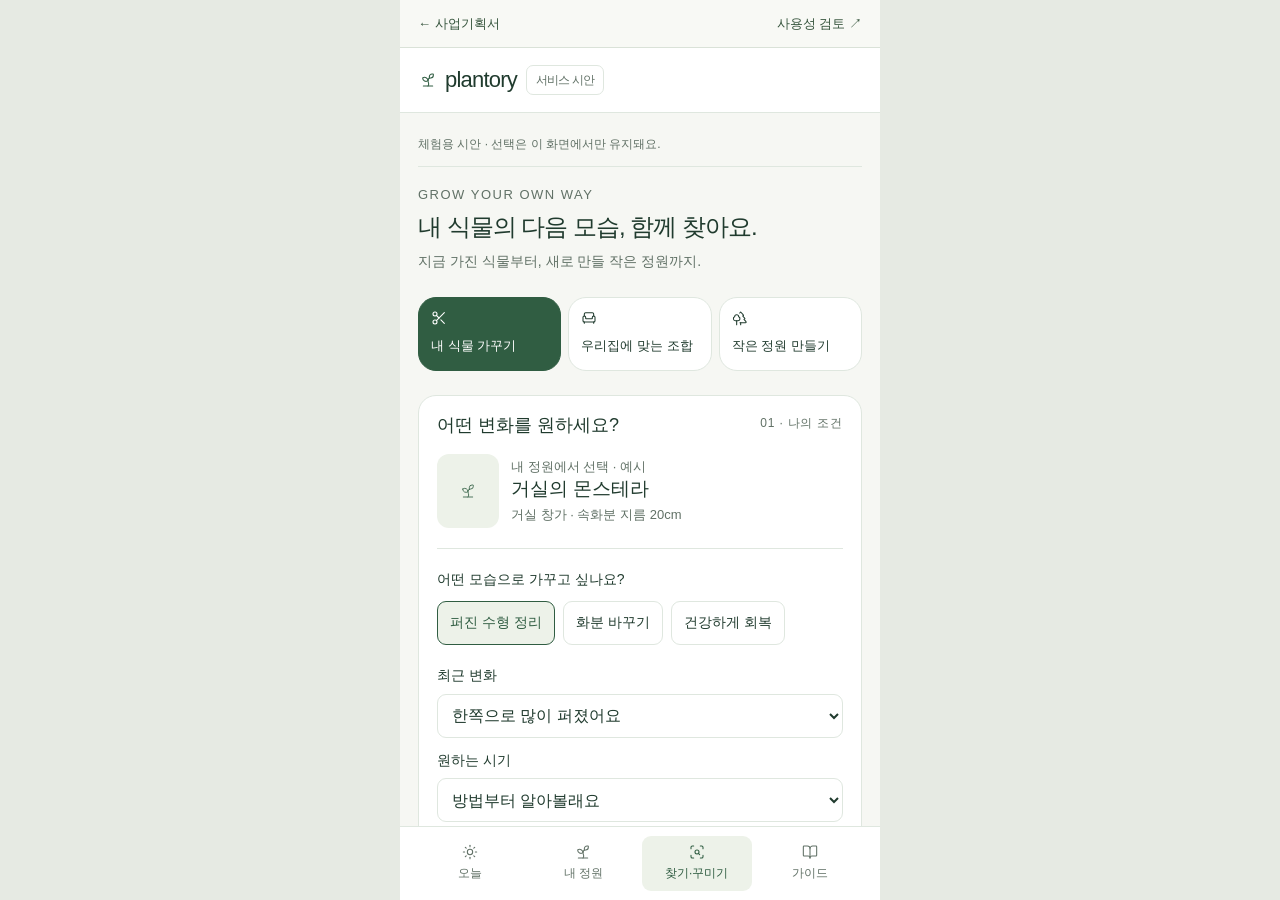
==== commit a531e63c: "docs: 페르소나 사용성 검토와 모바일 시안 개선을 반영한다" ====
--- a/concept.html
+++ b/concept.html
@@ -9,7 +9,7 @@
 <style>:root{color-scheme:light;background:#e6eae3;font-family:-apple-system,BlinkMacSystemFont,"Apple SD Gothic Neo",sans-serif}html,body{margin:0}body{max-width:480px;margin:auto;background:#f8f9f5}.return-bar{height:48px;box-sizing:border-box;display:flex;align-items:center;justify-content:space-between;padding:0 18px;font-size:13px;color:#35543c;border-bottom:1px solid #dae2d8}.return-bar a{color:inherit;text-decoration:none;min-height:44px;display:flex;align-items:center}.return-bar span{font-size:11px}iframe{display:block;width:100%;height:calc(100vh - 48px);height:calc(100dvh - 48px);margin:0 auto;border:0}</style>
 </head>
 <body>
-<div class="return-bar"><a href="index.html">← 사업기획서</a><span>모바일 서비스 시안</span></div>
+<div class="return-bar"><a href="index.html">← 사업기획서</a><a href="usability.html">사용성 검토 ↗</a></div>
 <iframe sandbox="allow-scripts" referrerpolicy="no-referrer" title="Plantory · 모바일 서비스 시안" srcdoc="&lt;!doctype html&gt;
 &lt;html lang=&quot;ko&quot; data-visualize-standalone&gt;
 &lt;head&gt;
@@ -1049,6 +1049,7 @@
 lucide.createIcons({icons});\``);if(typeof c&gt;&quot;u&quot;)throw new Error(&quot;`createIcons()` only works in a browser environment.&quot;);if(Array.from(c.querySelectorAll(`[${h}]`)).forEach(p=&gt;za(p,{nameAttr:h,icons:t,attrs:d})),M&amp;&amp;Array.from(c.querySelectorAll(&quot;template&quot;)).forEach(p=&gt;hA({icons:t,nameAttr:h,attrs:d,root:p.content,inTemplates:M})),h===&quot;data-lucide&quot;){const p=c.querySelectorAll(&quot;[icon-name]&quot;);p.length&gt;0&amp;&amp;(console.warn(&quot;[Lucide] Some icons were found with the now deprecated icon-name attribute. These will still be replaced for backwards compatibility, but will no longer be supported in v1.0 and you should switch to data-lucide&quot;),Array.from(p).forEach(La=&gt;za(La,{nameAttr:&quot;icon-name&quot;,icons:t,attrs:d})))}};a.AArrowDown=Fa,a.AArrowUp=Da,a.ALargeSmall=Ra,a.Accessibility=qa,a.Activity=ba,a.ActivitySquare=d0,a.AirVent=Ta,a.Airplay=Ua,a.AlarmCheck=g,a.AlarmClock=Za,a.AlarmClockCheck=g,a.AlarmClockMinus=C,a.AlarmClockOff=Oa,a.AlarmClockPlus=u,a.AlarmMinus=C,a.AlarmPlus=u,a.AlarmSmoke=Ga,a.Album=Wa,a.AlertCircle=K,a.AlertOctagon=F2,a.AlertTriangle=ra,a.AlignCenter=Ma,a.AlignCenterHorizontal=Ea,a.AlignCenterVertical=Ia,a.AlignEndHorizontal=Xa,a.AlignEndVertical=ja,a.AlignHorizontalDistributeCenter=Na,a.AlignHorizontalDistributeEnd=Ka,a.AlignHorizontalDistributeStart=Qa,a.AlignHorizontalJustifyCenter=Ja,a.AlignHorizontalJustifyEnd=Ya,a.AlignHorizontalJustifyStart=_a,a.AlignHorizontalSpaceAround=at,a.AlignHorizontalSpaceBetween=xa,a.AlignJustify=pa,a.AlignLeft=s,a.AlignRight=ca,a.AlignStartHorizontal=ht,a.AlignStartVertical=tt,a.AlignVerticalDistributeCenter=dt,a.AlignVerticalDistributeEnd=ct,a.AlignVerticalDistributeStart=Mt,a.AlignVerticalJustifyCenter=pt,a.AlignVerticalJustifyEnd=it,a.AlignVerticalJustifyStart=nt,a.AlignVerticalSpaceAround=lt,a.AlignVerticalSpaceBetween=et,a.Ambulance=ot,a.Ampersand=rt,a.Ampersands=vt,a.Amphora=$t,a.Anchor=mt,a.Angry=yt,a.Annoyed=st,a.Antenna=gt,a.Anvil=Ct,a.Aperture=ut,a.AppWindow=Ht,a.AppWindowMac=At,a.Apple=Vt,a.Archive=Lt,a.ArchiveRestore=wt,a.ArchiveX=St,a.AreaChart=q,a.Armchair=ft,a.ArrowBigDown=Pt,a.ArrowBigDownDash=kt,a.ArrowBigLeft=zt,a.ArrowBigLeftDash=Bt,a.ArrowBigRight=Dt,a.ArrowBigRightDash=Ft,a.ArrowBigUp=qt,a.ArrowBigUpDash=Rt,a.ArrowDown=Xt,a.ArrowDown01=bt,a.ArrowDown10=Tt,a.ArrowDownAZ=A,a.ArrowDownAz=A,a.ArrowDownCircle=Q,a.ArrowDownFromLine=Ut,a.ArrowDownLeft=Ot,a.ArrowDownLeftFromCircle=Y,a.ArrowDownLeftFromSquare=i0,a.ArrowDownLeftSquare=c0,a.ArrowDownNarrowWide=Zt,a.ArrowDownRight=Wt,a.ArrowDownRightFromCircle=x,a.ArrowDownRightFromSquare=l0,a.ArrowDownRightSquare=M0,a.ArrowDownSquare=p0,a.ArrowDownToDot=Gt,a.ArrowDownToLine=Et,a.ArrowDownUp=It,a.ArrowDownWideNarrow=H,a.ArrowDownZA=V,a.ArrowDownZa=V,a.ArrowLeft=Qt,a.ArrowLeftCircle=J,a.ArrowLeftFromLine=jt,a.ArrowLeftRight=Nt,a.ArrowLeftSquare=n0,a.ArrowLeftToLine=Kt,a.ArrowRight=th,a.ArrowRightCircle=t1,a.ArrowRightFromLine=Jt,a.ArrowRightLeft=Yt,a.ArrowRightSquare=o0,a.ArrowRightToLine=_t,a.ArrowUp=lh,a.ArrowUp01=xt,a.ArrowUp10=ah,a.ArrowUpAZ=w,a.ArrowUpAz=w,a.ArrowUpCircle=h1,a.ArrowUpDown=hh,a.ArrowUpFromDot=dh,a.ArrowUpFromLine=ch,a.ArrowUpLeft=Mh,a.ArrowUpLeftFromCircle=_,a.ArrowUpLeftFromSquare=r0,a.ArrowUpLeftSquare=v0,a.ArrowUpNarrowWide=S,a.ArrowUpRight=ph,a.ArrowUpRightFromCircle=a1,a.ArrowUpRightFromSquare=e0,a.ArrowUpRightSquare=$0,a.ArrowUpSquare=m0,a.ArrowUpToLine=ih,a.ArrowUpWideNarrow=nh,a.ArrowUpZA=L,a.ArrowUpZa=L,a.ArrowsUpFromLine=eh,a.Asterisk=rh,a.AsteriskSquare=y0,a.Astroid=oh,a.AtSign=vh,a.Atom=yh,a.AudioLines=$h,a.AudioWaveform=mh,a.Award=sh,a.Axe=gh,a.Axis3D=f,a.Axis3d=f,a.Baby=Ch,a.Backpack=uh,a.Badge=bh,a.BadgeAlert=Hh,a.BadgeCent=Ah,a.BadgeCheck=k,a.BadgeDollarSign=Vh,a.BadgeEuro=wh,a.BadgeHelp=P,a.BadgeIndianRupee=Sh,a.BadgeInfo=Lh,a.BadgeJapaneseYen=fh,a.BadgeMinus=kh,a.BadgePercent=Ph,a.BadgePlus=Bh,a.BadgePoundSterling=zh,a.BadgeQuestionMark=P,a.BadgeRussianRuble=Fh,a.BadgeSwissFranc=Dh,a.BadgeTurkishLira=Rh,a.BadgeX=qh,a.BaggageClaim=Th,a.Balloon=Uh,a.Ban=Oh,a.Banana=Zh,a.Bandage=Gh,a.Banknote=Xh,a.BanknoteArrowDown=Wh,a.BanknoteArrowUp=Eh,a.BanknoteX=Ih,a.BarChart=E,a.BarChart2=I,a.BarChart3=G,a.BarChart4=Z,a.BarChartBig=O,a.BarChartHorizontal=T,a.BarChartHorizontalBig=b,a.Barcode=jh,a.Barrel=Nh,a.Baseline=Kh,a.Bath=Qh,a.Battery=h4,a.BatteryCharging=Yh,a.BatteryFull=Jh,a.BatteryLow=_h,a.BatteryMedium=xh,a.BatteryPlus=a4,a.BatteryWarning=t4,a.Beaker=d4,a.Bean=M4,a.BeanOff=c4,a.Bed=n4,a.BedDouble=i4,a.BedSingle=p4,a.Beef=l4,a.BeefOff=r4,a.Beer=o4,a.BeerOff=e4,a.Bell=u4,a.BellCheck=v4,a.BellDot=$4,a.BellElectric=m4,a.BellMinus=y4,a.BellOff=s4,a.BellPlus=g4,a.BellRing=C4,a.BetweenHorizonalEnd=B,a.BetweenHorizonalStart=z,a.BetweenHorizontalEnd=B,a.BetweenHorizontalStart=z,a.BetweenVerticalEnd=A4,a.BetweenVerticalStart=w4,a.BicepsFlexed=H4,a.Bike=V4,a.Binary=S4,a.Binoculars=L4,a.Biohazard=f4,a.Bird=k4,a.Birdhouse=P4,a.Bitcoin=B4,a.Blend=z4,a.Blender=F4,a.Blinds=D4,a.Blocks=R4,a.Bluetooth=T4,a.BluetoothConnected=q4,a.BluetoothOff=b4,a.BluetoothSearching=U4,a.Bold=O4,a.Bolt=Z4,a.Bomb=G4,a.Bone=E4,a.Book=$5,a.BookA=W4,a.BookAlert=I4,a.BookAudio=X4,a.BookCheck=j4,a.BookCopy=N4,a.BookDashed=F,a.BookDown=K4,a.BookHeadphones=Q4,a.BookHeart=Y4,a.BookImage=J4,a.BookKey=_4,a.BookLock=x4,a.BookMarked=a5,a.BookMinus=t5,a.BookOpen=c5,a.BookOpenCheck=h5,a.BookOpenText=d5,a.BookPlus=M5,a.BookSearch=p5,a.BookTemplate=F,a.BookText=i5,a.BookType=n5,a.BookUp=e5,a.BookUp2=l5,a.BookUser=r5,a.BookX=o5,a.Bookmark=C5,a.BookmarkCheck=v5,a.BookmarkMinus=m5,a.BookmarkOff=y5,a.BookmarkPlus=s5,a.BookmarkX=g5,a.BoomBox=u5,a.Bot=V5,a.BotMessageSquare=A5,a.BotOff=H5,a.BottleWine=w5,a.BowArrow=S5,a.Box=L5,a.BoxSelect=B0,a.Boxes=f5,a.Braces=D,a.Brackets=k5,a.Brain=B5,a.BrainCircuit=P5,a.BrainCog=z5,a.BrickWall=R5,a.BrickWallFire=F5,a.BrickWallShield=D5,a.Briefcase=U5,a.BriefcaseBusiness=b5,a.BriefcaseConveyorBelt=q5,a.BriefcaseMedical=T5,a.BringToFront=O5,a.Broccoli=Z5,a.Brush=W5,a.BrushCleaning=G5,a.Bubbles=E5,a.Bug=N5,a.BugOff=I5,a.BugPlay=X5,a.Building=K5,a.Building2=j5,a.Bus=_5,a.BusFront=Q5,a.Cable=Y5,a.CableCar=J5,a.Cake=a3,a.CakeSlice=x5,a.Calculator=t3,a.Calendar=H3,a.Calendar1=h3,a.CalendarArrowDown=d3,a.CalendarArrowUp=c3,a.CalendarCheck=p3,a.CalendarCheck2=M3,a.CalendarClock=n3,a.CalendarCog=i3,a.CalendarDays=l3,a.CalendarFold=e3,a.CalendarHeart=r3,a.CalendarMinus=v3,a.CalendarMinus2=o3,a.CalendarOff=$3,a.CalendarPlus=y3,a.CalendarPlus2=m3,a.CalendarRange=g3,a.CalendarSearch=s3,a.CalendarSync=C3,a.CalendarX=A3,a.CalendarX2=u3,a.Calendars=w3,a.Camera=S3,a.CameraOff=V3,a.CandlestickChart=U,a.Candy=k3,a.CandyCane=L3,a.CandyOff=f3,a.Cannabis=B3,a.CannabisOff=P3,a.Captions=R,a.CaptionsOff=z3,a.Car=D3,a.CarFront=F3,a.CarTaxiFront=R3,a.Caravan=q3,a.CardSim=b3,a.Carrot=T3,a.CaseLower=U3,a.CaseSensitive=O3,a.CaseUpper=Z3,a.CassetteTape=E3,a.Cast=G3,a.Castle=W3,a.Cat=I3,a.Cctv=j3,a.CctvOff=X3,a.ChartArea=q,a.ChartBar=T,a.ChartBarBig=b,a.ChartBarDecreasing=N3,a.ChartBarIncreasing=K3,a.ChartBarStacked=Q3,a.ChartCandlestick=U,a.ChartColumn=G,a.ChartColumnBig=O,a.ChartColumnDecreasing=J3,a.ChartColumnIncreasing=Z,a.ChartColumnStacked=Y3,a.ChartGantt=_3,a.ChartLine=W,a.ChartNetwork=x3,a.ChartNoAxesColumn=I,a.ChartNoAxesColumnDecreasing=ad,a.ChartNoAxesColumnIncreasing=E,a.ChartNoAxesCombined=td,a.ChartNoAxesGantt=X,a.ChartPie=j,a.ChartScatter=N,a.ChartSpline=hd,a.Check=Md,a.CheckCheck=dd,a.CheckCircle=d1,a.CheckCircle2=c1,a.CheckLine=cd,a.CheckSquare=u0,a.CheckSquare2=A0,a.ChefHat=id,a.Cherry=pd,a.ChessBishop=nd,a.ChessKing=ld,a.ChessKnight=od,a.ChessPawn=ed,a.ChessQueen=rd,a.ChessRook=vd,a.ChevronDown=$d,a.ChevronDownCircle=M1,a.ChevronDownSquare=H0,a.ChevronFirst=md,a.ChevronLast=yd,a.ChevronLeft=sd,a.ChevronLeftCircle=p1,a.ChevronLeftSquare=V0,a.ChevronRight=gd,a.ChevronRightCircle=i1,a.ChevronRightSquare=w0,a.ChevronUp=Cd,a.ChevronUpCircle=n1,a.ChevronUpSquare=S0,a.ChevronsDown=ud,a.ChevronsDownUp=Ad,a.ChevronsLeft=wd,a.ChevronsLeftRight=Vd,a.ChevronsLeftRightEllipsis=Hd,a.ChevronsRight=fd,a.ChevronsRightLeft=Sd,a.ChevronsUp=kd,a.ChevronsUpDown=Ld,a.Church=Pd,a.Cigarette=zd,a.CigaretteOff=Bd,a.Circle=jd,a.CircleAlert=K,a.CircleArrowDown=Q,a.CircleArrowLeft=J,a.CircleArrowOutDownLeft=Y,a.CircleArrowOutDownRight=x,a.CircleArrowOutUpLeft=_,a.CircleArrowOutUpRight=a1,a.CircleArrowRight=t1,a.CircleArrowUp=h1,a.CircleCheck=c1,a.CircleCheckBig=d1,a.CircleChevronDown=M1,a.CircleChevronLeft=p1,a.CircleChevronRight=i1,a.CircleChevronUp=n1,a.CircleDashed=Fd,a.CircleDivide=l1,a.CircleDollarSign=Dd,a.CircleDot=qd,a.CircleDotDashed=Rd,a.CircleEllipsis=bd,a.CircleEqual=Td,a.CircleFadingArrowUp=Ud,a.CircleFadingPlus=Od,a.CircleGauge=e1,a.CircleHelp=l,a.CircleMinus=r1,a.CircleOff=Zd,a.CircleParking=v1,a.CircleParkingOff=o1,a.CirclePause=$1,a.CirclePercent=m1,a.CirclePile=Gd,a.CirclePlay=y1,a.CirclePlus=s1,a.CirclePoundSterling=Wd,a.CirclePower=g1,a.CircleQuestionMark=l,a.CircleSlash=Id,a.CircleSlash2=C1,a.CircleSlashed=C1,a.CircleSmall=Ed,a.CircleStar=Xd,a.CircleStop=A1,a.CircleUser=V1,a.CircleUserRound=u1,a.CircleX=H1,a.CircuitBoard=Nd,a.Citrus=Kd,a.Clapperboard=Jd,a.Clipboard=M6,a.ClipboardCheck=Qd,a.ClipboardClock=Yd,a.ClipboardCopy=xd,a.ClipboardEdit=S1,a.ClipboardList=_d,a.ClipboardMinus=a6,a.ClipboardPaste=t6,a.ClipboardPen=S1,a.ClipboardPenLine=w1,a.ClipboardPlus=h6,a.ClipboardSignature=w1,a.ClipboardType=d6,a.ClipboardX=c6,a.Clock=w6,a.Clock1=p6,a.Clock10=i6,a.Clock11=n6,a.Clock12=l6,a.Clock2=o6,a.Clock3=e6,a.Clock4=r6,a.Clock5=v6,a.Clock6=$6,a.Clock7=m6,a.Clock8=y6,a.Clock9=s6,a.ClockAlert=g6,a.ClockArrowDown=u6,a.ClockArrowUp=C6,a.ClockCheck=A6,a.ClockFading=H6,a.ClockPlus=V6,a.ClosedCaption=S6,a.Cloud=E6,a.CloudAlert=L6,a.CloudBackup=f6,a.CloudCheck=P6,a.CloudCog=k6,a.CloudDownload=L1,a.CloudDrizzle=B6,a.CloudFog=z6,a.CloudHail=F6,a.CloudLightning=D6,a.CloudMoon=q6,a.CloudMoonRain=R6,a.CloudOff=b6,a.CloudRain=U6,a.CloudRainWind=T6,a.CloudSnow=O6,a.CloudSun=G6,a.CloudSunRain=Z6,a.CloudSync=W6,a.CloudUpload=f1,a.Cloudy=I6,a.Clover=X6,a.Club=j6,a.Code=N6,a.Code2=k1,a.CodeSquare=L0,a.CodeXml=k1,a.Coffee=K6,a.Cog=Q6,a.Coins=J6,a.Columns=P1,a.Columns2=P1,a.Columns3=B1,a.Columns3Cog=e,a.Columns4=Y6,a.ColumnsSettings=e,a.Combine=_6,a.Command=a8,a.Compass=x6,a.Component=t8,a.Computer=h8,a.ConciergeBell=d8,a.Cone=M8,a.Construction=c8,a.Contact=i8,a.Contact2=z1,a.ContactRound=z1,a.Container=p8,a.Contrast=n8,a.Cookie=l8,a.CookingPot=e8,a.Copy=y8,a.CopyCheck=r8,a.CopyMinus=o8,a.CopyPlus=v8,a.CopySlash=$8,a.CopyX=m8,a.Copyleft=s8,a.Copyright=g8,a.CornerDownLeft=C8,a.CornerDownRight=u8,a.CornerLeftDown=A8,a.CornerLeftUp=H8,a.CornerRightDown=V8,a.CornerRightUp=w8,a.CornerUpLeft=S8,a.CornerUpRight=L8,a.Cpu=k8,a.CreativeCommons=f8,a.CreditCard=P8,a.Croissant=B8,a.Crop=z8,a.Cross=F8,a.Crosshair=R8,a.Crown=D8,a.Cuboid=q8,a.CupSoda=b8,a.CurlyBraces=D,a.Currency=U8,a.Cylinder=T8,a.Dam=O8,a.Database=E8,a.DatabaseBackup=Z8,a.DatabaseSearch=G8,a.DatabaseZap=W8,a.DecimalsArrowLeft=I8,a.DecimalsArrowRight=X8,a.Delete=N8,a.Dessert=j8,a.Diameter=K8,a.Diamond=Y8,a.DiamondMinus=Q8,a.DiamondPercent=F1,a.DiamondPlus=J8,a.Dice1=ac,a.Dice2=_8,a.Dice3=x8,a.Dice4=tc,a.Dice5=hc,a.Dice6=dc,a.Dices=Mc,a.Diff=cc,a.Disc=lc,a.Disc2=pc,a.Disc3=ic,a.DiscAlbum=nc,a.Divide=ec,a.DivideCircle=l1,a.DivideSquare=P0,a.Dna=oc,a.DnaOff=rc,a.Dock=vc,a.Dog=mc,a.DollarSign=$c,a.Donut=yc,a.DoorClosed=gc,a.DoorClosedLocked=sc,a.DoorOpen=uc,a.Dot=Cc,a.DotSquare=z0,a.Download=Ac,a.DownloadCloud=L1,a.DraftingCompass=Hc,a.Drama=Vc,a.Drill=wc,a.Drone=Sc,a.Droplet=fc,a.DropletOff=Lc,a.Droplets=Pc,a.Drum=kc,a.Drumstick=Bc,a.Dumbbell=zc,a.Ear=Rc,a.EarOff=Fc,a.Earth=D1,a.EarthLock=Dc,a.Eclipse=qc,a.Edit=i,a.Edit2=X2,a.Edit3=I2,a.Egg=Uc,a.EggFried=bc,a.EggOff=Tc,a.Ellipse=Oc,a.Ellipsis=q1,a.EllipsisVertical=R1,a.Equal=Wc,a.EqualApproximately=Zc,a.EqualNot=Gc,a.EqualSquare=F0,a.Eraser=Ec,a.EthernetPort=Ic,a.Euro=Xc,a.EvCharger=jc,a.Expand=Nc,a.ExternalLink=Kc,a.Eye=Yc,a.EyeClosed=Qc,a.EyeOff=Jc,a.Factory=xc,a.Fan=_c,a.FastForward=a7,a.Feather=t7,a.Fence=h7,a.FerrisWheel=d7,a.File=F7,a.FileArchive=c7,a.FileAudio=r,a.FileAudio2=r,a.FileAxis3D=b1,a.FileAxis3d=b1,a.FileBadge=T1,a.FileBadge2=T1,a.FileBarChart=Z1,a.FileBarChart2=G1,a.FileBox=M7,a.FileBraces=O1,a.FileBracesCorner=U1,a.FileChartColumn=G1,a.FileChartColumnIncreasing=Z1,a.FileChartLine=W1,a.FileChartPie=E1,a.FileCheck=p7,a.FileCheck2=I1,a.FileCheckCorner=I1,a.FileClock=i7,a.FileCode=n7,a.FileCode2=X1,a.FileCodeCorner=X1,a.FileCog=j1,a.FileCog2=j1,a.FileDiff=l7,a.FileDigit=e7,a.FileDown=r7,a.FileEdit=_1,a.FileExclamationPoint=N1,a.FileHeadphone=r,a.FileHeart=o7,a.FileImage=v7,a.FileInput=$7,a.FileJson=O1,a.FileJson2=U1,a.FileKey=K1,a.FileKey2=K1,a.FileLineChart=W1,a.FileLock=Q1,a.FileLock2=Q1,a.FileMinus=m7,a.FileMinus2=J1,a.FileMinusCorner=J1,a.FileMusic=y7,a.FileOutput=s7,a.FilePen=_1,a.FilePenLine=Y1,a.FilePieChart=E1,a.FilePlay=x1,a.FilePlus=g7,a.FilePlus2=a2,a.FilePlusCorner=a2,a.FileQuestion=t2,a.FileQuestionMark=t2,a.FileScan=C7,a.FileSearch=u7,a.FileSearch2=h2,a.FileSearchCorner=h2,a.FileSignal=d2,a.FileSignature=Y1,a.FileSliders=A7,a.FileSpreadsheet=H7,a.FileStack=w7,a.FileSymlink=V7,a.FileTerminal=S7,a.FileText=L7,a.FileType=f7,a.FileType2=c2,a.FileTypeCorner=c2,a.FileUp=k7,a.FileUser=P7,a.FileVideo=x1,a.FileVideo2=M2,a.FileVideoCamera=M2,a.FileVolume=B7,a.FileVolume2=d2,a.FileWarning=N1,a.FileX=z7,a.FileX2=p2,a.FileXCorner=p2,a.Files=D7,a.Film=R7,a.Filter=r2,a.FilterX=e2,a.Fingerprint=i2,a.FingerprintPattern=i2,a.FireExtinguisher=q7,a.Fish=U7,a.FishOff=b7,a.FishSymbol=T7,a.FishingHook=O7,a.FishingRod=Z7,a.Flag=I7,a.FlagOff=G7,a.FlagTriangleLeft=W7,a.FlagTriangleRight=E7,a.Flame=X7,a.FlameKindling=j7,a.Flashlight=K7,a.FlashlightOff=N7,a.FlaskConical=J7,a.FlaskConicalOff=Q7,a.FlaskRound=Y7,a.FlipHorizontal=g0,a.FlipHorizontal2=_7,a.FlipVertical=C0,a.FlipVertical2=x7,a.Flower=t9,a.Flower2=a9,a.Focus=h9,a.FoldHorizontal=d9,a.FoldVertical=c9,a.Folder=D9,a.FolderArchive=M9,a.FolderBookmark=p9,a.FolderCheck=i9,a.FolderClock=n9,a.FolderClosed=l9,a.FolderCode=e9,a.FolderCog=n2,a.FolderCog2=n2,a.FolderDot=r9,a.FolderDown=o9,a.FolderEdit=l2,a.FolderGit=$9,a.FolderGit2=v9,a.FolderHeart=m9,a.FolderInput=y9,a.FolderKanban=s9,a.FolderKey=g9,a.FolderLock=C9,a.FolderMinus=u9,a.FolderOpen=H9,a.FolderOpenDot=A9,a.FolderOutput=V9,a.FolderPen=l2,a.FolderPlus=w9,a.FolderRoot=S9,a.FolderSearch=f9,a.FolderSearch2=L9,a.FolderSymlink=k9,a.FolderSync=P9,a.FolderTree=B9,a.FolderUp=z9,a.FolderX=F9,a.Folders=R9,a.Footprints=q9,a.ForkKnife=Ha,a.ForkKnifeCrossed=Aa,a.Forklift=b9,a.Form=U9,a.FormInput=N2,a.Forward=T9,a.Frame=O9,a.Frown=Z9,a.Fuel=G9,a.Fullscreen=W9,a.FunctionSquare=D0,a.Funnel=r2,a.FunnelPlus=E9,a.FunnelX=e2,a.GalleryHorizontal=X9,a.GalleryHorizontalEnd=I9,a.GalleryThumbnails=j9,a.GalleryVertical=K9,a.GalleryVerticalEnd=N9,a.Gamepad=Y9,a.Gamepad2=Q9,a.GamepadDirectional=J9,a.GanttChart=X,a.GanttChartSquare=m,a.Gauge=_9,a.GaugeCircle=e1,a.Gavel=x9,a.Gem=aM,a.GeorgianLari=tM,a.Ghost=hM,a.Gift=dM,a.GitBranch=pM,a.GitBranchMinus=cM,a.GitBranchPlus=MM,a.GitCommit=o2,a.GitCommitHorizontal=o2,a.GitCommitVertical=iM,a.GitCompare=lM,a.GitCompareArrows=nM,a.GitFork=eM,a.GitGraph=rM,a.GitMerge=oM,a.GitMergeConflict=vM,a.GitPullRequest=CM,a.GitPullRequestArrow=$M,a.GitPullRequestClosed=mM,a.GitPullRequestCreate=sM,a.GitPullRequestCreateArrow=yM,a.GitPullRequestDraft=gM,a.GlassWater=uM,a.Glasses=AM,a.Globe=LM,a.Globe2=D1,a.GlobeCheck=HM,a.GlobeLock=VM,a.GlobeOff=wM,a.GlobeX=SM,a.Goal=kM,a.Gpu=fM,a.Grab=s2,a.GraduationCap=PM,a.Grape=BM,a.Grid=o,a.Grid2X2=y2,a.Grid2X2Check=v2,a.Grid2X2Plus=$2,a.Grid2X2X=m2,a.Grid2x2=y2,a.Grid2x2Check=v2,a.Grid2x2Plus=$2,a.Grid2x2X=m2,a.Grid3X3=o,a.Grid3x2=zM,a.Grid3x3=o,a.Grip=bM,a.GripHorizontal=FM,a.GripVertical=DM,a.Group=RM,a.Guitar=qM,a.Ham=TM,a.Hamburger=UM,a.Hammer=ZM,a.Hand=jM,a.HandCoins=OM,a.HandFist=GM,a.HandGrab=s2,a.HandHeart=WM,a.HandHelping=g2,a.HandMetal=EM,a.HandPlatter=IM,a.Handbag=XM,a.Handshake=NM,a.HardDrive=JM,a.HardDriveDownload=KM,a.HardDriveUpload=QM,a.HardHat=YM,a.Hash=_M,a.HatGlasses=xM,a.Haze=ap,a.Hd=tp,a.HdmiPort=hp,a.Heading=lp,a.Heading1=dp,a.Heading2=cp,a.Heading3=Mp,a.Heading4=ip,a.Heading5=pp,a.Heading6=np,a.HeadphoneOff=rp,a.Headphones=ep,a.Headset=op,a.Heart=up,a.HeartCrack=vp,a.HeartHandshake=$p,a.HeartMinus=yp,a.HeartOff=mp,a.HeartPlus=gp,a.HeartPulse=sp,a.HeartX=Cp,a.Heater=Ap,a.Helicopter=Hp,a.HelpCircle=l,a.HelpingHand=g2,a.Hexagon=Vp,a.Highlighter=wp,a.History=Sp,a.Home=C2,a.Hop=fp,a.HopOff=Lp,a.Hospital=kp,a.Hotel=Pp,a.Hourglass=Bp,a.House=C2,a.HouseHeart=zp,a.HousePlug=Fp,a.HousePlus=Dp,a.HouseWifi=Rp,a.IceCream=A2,a.IceCream2=u2,a.IceCreamBowl=u2,a.IceCreamCone=A2,a.IdCard=bp,a.IdCardLanyard=qp,a.Image=Ip,a.ImageDown=Tp,a.ImageMinus=Up,a.ImageOff=Op,a.ImagePlay=Zp,a.ImagePlus=Gp,a.ImageUp=Wp,a.ImageUpscale=Ep,a.Images=Xp,a.Import=jp,a.Inbox=Np,a.Indent=$,a.IndentDecrease=v,a.IndentIncrease=$,a.IndianRupee=Kp,a.Infinity=Qp,a.Info=Jp,a.Inspect=O0,a.InspectionPanel=Yp,a.Italic=_p,a.IterationCcw=xp,a.IterationCw=ai,a.JapaneseYen=hi,a.Joystick=ti,a.Kanban=di,a.KanbanSquare=b0,a.KanbanSquareDashed=f0,a.Kayak=ci,a.Key=ii,a.KeyRound=Mi,a.KeySquare=pi,a.Keyboard=ei,a.KeyboardMusic=ni,a.KeyboardOff=li,a.Lamp=mi,a.LampCeiling=ri,a.LampDesk=oi,a.LampFloor=vi,a.LampWallDown=$i,a.LampWallUp=yi,a.LandPlot=si,a.Landmark=gi,a.Languages=Ci,a.Laptop=Ai,a.Laptop2=H2,a.LaptopMinimal=H2,a.LaptopMinimalCheck=ui,a.Lasso=Vi,a.LassoSelect=Hi,a.Laugh=wi,a.Layers=V2,a.Layers2=Si,a.Layers3=V2,a.LayersMinus=Li,a.LayersPlus=fi,a.Layout=E2,a.LayoutDashboard=ki,a.LayoutGrid=Pi,a.LayoutList=Bi,a.LayoutPanelLeft=zi,a.LayoutPanelTop=Fi,a.LayoutTemplate=Di,a.Leaf=Ri,a.LeafyGreen=qi,a.Lectern=bi,a.LensConcave=Ti,a.LensConvex=Ui,a.LetterText=ia,a.Library=Zi,a.LibraryBig=Oi,a.LibrarySquare=q0,a.LifeBuoy=Gi,a.Ligature=Wi,a.Lightbulb=Ei,a.LightbulbOff=Ii,a.LineChart=W,a.LineDotRightHorizontal=Xi,a.LineSquiggle=ji,a.LineStyle=Ni,a.Link=Ji,a.Link2=Ki,a.Link2Off=Qi,a.List=yn,a.ListCheck=Yi,a.ListChecks=_i,a.ListChevronsDownUp=xi,a.ListChevronsUpDown=an,a.ListCollapse=tn,a.ListEnd=hn,a.ListFilter=cn,a.ListFilterPlus=dn,a.ListIndentDecrease=v,a.ListIndentIncrease=$,a.ListMinus=Mn,a.ListMusic=pn,a.ListOrdered=nn,a.ListPlus=ln,a.ListRestart=en,a.ListStart=rn,a.ListTodo=on,a.ListTree=vn,a.ListVideo=$n,a.ListX=mn,a.Loader=gn,a.Loader2=w2,a.LoaderCircle=w2,a.LoaderPinwheel=sn,a.Locate=An,a.LocateFixed=Cn,a.LocateOff=un,a.LocationEdit=k2,a.Lock=Vn,a.LockKeyhole=Hn,a.LockKeyholeOpen=S2,a.LockOpen=L2,a.LogIn=Sn,a.LogOut=wn,a.Logs=Ln,a.Lollipop=fn,a.Luggage=kn,a.MSquare=R0,a.Magnet=Pn,a.Mail=Tn,a.MailCheck=Bn,a.MailMinus=zn,a.MailOpen=Fn,a.MailPlus=Dn,a.MailQuestion=f2,a.MailQuestionMark=f2,a.MailSearch=Rn,a.MailWarning=qn,a.MailX=bn,a.Mailbox=Un,a.Mails=Zn,a.Map=tl,a.MapMinus=On,a.MapPin=xn,a.MapPinCheck=Wn,a.MapPinCheckInside=Gn,a.MapPinHouse=En,a.MapPinMinus=Xn,a.MapPinMinusInside=In,a.MapPinOff=jn,a.MapPinPen=k2,a.MapPinPlus=Kn,a.MapPinPlusInside=Nn,a.MapPinSearch=Qn,a.MapPinX=Yn,a.MapPinXInside=Jn,a.MapPinned=_n,a.MapPlus=al,a.Mars=dl,a.MarsStroke=hl,a.Martini=cl,a.Maximize=pl,a.Maximize2=Ml,a.Medal=il,a.Megaphone=ll,a.MegaphoneOff=nl,a.Meh=el,a.MemoryStick=ol,a.Menu=rl,a.MenuSquare=U0,a.Merge=vl,a.MessageCircle=wl,a.MessageCircleCheck=$l,a.MessageCircleCode=yl,a.MessageCircleDashed=ml,a.MessageCircleHeart=gl,a.MessageCircleMore=sl,a.MessageCircleOff=Cl,a.MessageCirclePlus=ul,a.MessageCircleQuestion=P2,a.MessageCircleQuestionMark=P2,a.MessageCircleReply=Al,a.MessageCircleWarning=Hl,a.MessageCircleX=Vl,a.MessageSquare=Gl,a.MessageSquareCheck=Sl,a.MessageSquareCode=Ll,a.MessageSquareDashed=fl,a.MessageSquareDiff=kl,a.MessageSquareDot=Bl,a.MessageSquareHeart=Pl,a.MessageSquareLock=zl,a.MessageSquareMore=Fl,a.MessageSquareOff=Rl,a.MessageSquarePlus=Dl,a.MessageSquareQuote=ql,a.MessageSquareReply=bl,a.MessageSquareShare=Ul,a.MessageSquareText=Tl,a.MessageSquareWarning=Ol,a.MessageSquareX=Zl,a.MessagesSquare=El,a.Metronome=Wl,a.Mic=Xl,a.Mic2=B2,a.MicOff=Il,a.MicVocal=B2,a.Microchip=Nl,a.Microscope=jl,a.Microwave=Kl,a.Milestone=Ql,a.Milk=Jl,a.MilkOff=Yl,a.Minimize=ae,a.Minimize2=_l,a.Minus=xl,a.MinusCircle=r1,a.MinusSquare=T0,a.MirrorRectangular=te,a.MirrorRound=he,a.Monitor=ye,a.MonitorCheck=de,a.MonitorCloud=Me,a.MonitorCog=ce,a.MonitorDot=pe,a.MonitorDown=ie,a.MonitorOff=ne,a.MonitorPause=le,a.MonitorPlay=ee,a.MonitorSmartphone=re,a.MonitorSpeaker=oe,a.MonitorStop=ve,a.MonitorUp=$e,a.MonitorX=me,a.Moon=se,a.MoonStar=ge,a.MoreHorizontal=q1,a.MoreVertical=R1,a.Motorbike=Ce,a.Mountain=Ae,a.MountainSnow=ue,a.Mouse=Be,a.MouseLeft=He,a.MouseOff=Ve,a.MousePointer=ke,a.MousePointer2=Se,a.MousePointer2Off=we,a.MousePointerBan=Le,a.MousePointerClick=fe,a.MousePointerSquareDashed=k0,a.MouseRight=Pe,a.Move=Ee,a.Move3D=z2,a.Move3d=z2,a.MoveDiagonal=Fe,a.MoveDiagonal2=ze,a.MoveDown=qe,a.MoveDownLeft=De,a.MoveDownRight=Re,a.MoveHorizontal=be,a.MoveLeft=Te,a.MoveRight=Ue,a.MoveUp=Ge,a.MoveUpLeft=Oe,a.MoveUpRight=Ze,a.MoveVertical=We,a.Music=Ne,a.Music2=Ie,a.Music3=Xe,a.Music4=je,a.Navigation=Ye,a.Navigation2=Qe,a.Navigation2Off=Ke,a.NavigationOff=Je,a.Network=_e,a.Newspaper=xe,a.Nfc=ar,a.NonBinary=tr,a.Notebook=Mr,a.NotebookPen=hr,a.NotebookTabs=dr,a.NotebookText=cr,a.NotepadText=ir,a.NotepadTextDashed=pr,a.Nut=lr,a.NutOff=nr,a.Octagon=rr,a.OctagonAlert=F2,a.OctagonMinus=er,a.OctagonPause=D2,a.OctagonX=R2,a.Omega=or,a.Option=vr,a.Orbit=$r,a.Origami=mr,a.Outdent=v,a.Package=Sr,a.Package2=yr,a.PackageCheck=sr,a.PackageMinus=gr,a.PackageOpen=Cr,a.PackagePlus=ur,a.PackageSearch=Ar,a.PackageX=Hr,a.PaintBucket=Vr,a.PaintRoller=wr,a.Paintbrush=kr,a.Paintbrush2=q2,a.PaintbrushVertical=q2,a.Palette=Lr,a.Palmtree=ea,a.Panda=fr,a.PanelBottom=Br,a.PanelBottomClose=Pr,a.PanelBottomDashed=b2,a.PanelBottomInactive=b2,a.PanelBottomOpen=zr,a.PanelLeft=Z2,a.PanelLeftClose=T2,a.PanelLeftDashed=U2,a.PanelLeftInactive=U2,a.PanelLeftOpen=O2,a.PanelLeftRightDashed=Fr,a.PanelRight=br,a.PanelRightClose=Dr,a.PanelRightDashed=G2,a.PanelRightInactive=G2,a.PanelRightOpen=Rr,a.PanelTop=Or,a.PanelTopBottomDashed=Tr,a.PanelTopClose=qr,a.PanelTopDashed=W2,a.PanelTopInactive=W2,a.PanelTopOpen=Ur,a.PanelsLeftBottom=Zr,a.PanelsLeftRight=B1,a.PanelsRightBottom=Gr,a.PanelsTopBottom=J2,a.PanelsTopLeft=E2,a.Paperclip=Wr,a.Parasol=Er,a.Parentheses=Ir,a.ParkingCircle=v1,a.ParkingCircleOff=o1,a.ParkingMeter=Xr,a.ParkingSquare=Z0,a.ParkingSquareOff=G0,a.PartyPopper=jr,a.Pause=Nr,a.PauseCircle=$1,a.PauseOctagon=D2,a.PawPrint=Kr,a.PcCase=Qr,a.Pen=X2,a.PenBox=i,a.PenLine=I2,a.PenOff=Yr,a.PenSquare=i,a.PenTool=Jr,a.Pencil=to,a.PencilLine=_r,a.PencilOff=xr,a.PencilRuler=ao,a.Pentagon=co,a.Percent=ho,a.PercentCircle=m1,a.PercentDiamond=F1,a.PercentSquare=W0,a.PersonStanding=Mo,a.PhilippinePeso=po,a.Phone=vo,a.PhoneCall=io,a.PhoneForwarded=no,a.PhoneIncoming=lo,a.PhoneMissed=eo,a.PhoneOff=ro,a.PhoneOutgoing=oo,a.Pi=$o,a.PiSquare=E0,a.Piano=mo,a.Pickaxe=yo,a.PictureInPicture=go,a.PictureInPicture2=so,a.PieChart=j,a.PiggyBank=Co,a.Pilcrow=Ao,a.PilcrowLeft=uo,a.PilcrowRight=Ho,a.PilcrowSquare=I0,a.Pill=wo,a.PillBottle=Vo,a.Pin=Lo,a.PinOff=So,a.Pipette=fo,a.Pizza=ko,a.Plane=zo,a.PlaneLanding=Po,a.PlaneTakeoff=Bo,a.Play=Fo,a.PlayCircle=y1,a.PlaySquare=X0,a.Plug=Ro,a.Plug2=Do,a.PlugZap=j2,a.PlugZap2=j2,a.Plus=qo,a.PlusCircle=s1,a.PlusSquare=j0,a.PocketKnife=bo,a.Podcast=Uo,a.Pointer=Oo,a.PointerOff=To,a.Popcorn=Zo,a.Popsicle=Go,a.PoundSterling=Wo,a.Power=Io,a.PowerCircle=g1,a.PowerOff=Eo,a.PowerSquare=N0,a.Presentation=Xo,a.Printer=Ko,a.PrinterCheck=jo,a.PrinterX=No,a.Projector=Qo,a.Proportions=Jo,a.Puzzle=_o,a.Pyramid=Yo,a.QrCode=av,a.Quote=xo,a.Rabbit=tv,a.Radar=hv,a.Radiation=dv,a.Radical=Mv,a.Radio=nv,a.RadioOff=cv,a.RadioReceiver=pv,a.RadioTower=iv,a.Radius=lv,a.Rainbow=ev,a.Rat=rv,a.Ratio=vv,a.Receipt=uv,a.ReceiptCent=ov,a.ReceiptEuro=$v,a.ReceiptIndianRupee=yv,a.ReceiptJapaneseYen=mv,a.ReceiptPoundSterling=sv,a.ReceiptRussianRuble=gv,a.ReceiptSwissFranc=Cv,a.ReceiptText=Av,a.ReceiptTurkishLira=Hv,a.RectangleCircle=Vv,a.RectangleEllipsis=N2,a.RectangleGoggles=wv,a.RectangleHorizontal=Sv,a.RectangleVertical=Lv,a.Recycle=fv,a.Redo=Bv,a.Redo2=kv,a.RedoDot=Pv,a.RefreshCcw=Fv,a.RefreshCcwDot=zv,a.RefreshCw=Rv,a.RefreshCwOff=Dv,a.Refrigerator=qv,a.Regex=bv,a.RemoveFormatting=Tv,a.Repeat=Gv,a.Repeat1=Uv,a.Repeat2=Ov,a.RepeatOff=Zv,a.Replace=Ev,a.ReplaceAll=Wv,a.Reply=Iv,a.ReplyAll=jv,a.Rewind=Xv,a.Ribbon=Nv,a.Road=Kv,a.Rocket=Qv,a.RockingChair=Jv,a.RollerCoaster=Yv,a.Rose=_v,a.Rotate3D=K2,a.Rotate3d=K2,a.RotateCcw=t$,a.RotateCcwKey=xv,a.RotateCcwSquare=a$,a.RotateCw=d$,a.RotateCwSquare=h$,a.Route=M$,a.RouteOff=c$,a.Router=p$,a.Rows=Q2,a.Rows2=Q2,a.Rows3=J2,a.Rows4=i$,a.Rss=n$,a.Ruler=e$,a.RulerDimensionLine=l$,a.RussianRuble=r$,a.Sailboat=o$,a.Salad=v$,a.Sandwich=$$,a.Satellite=y$,a.SatelliteDish=m$,a.SaudiRiyal=s$,a.Save=u$,a.SaveAll=g$,a.SaveOff=C$,a.Scale=A$,a.Scale3D=Y2,a.Scale3d=Y2,a.Scaling=H$,a.Scan=z$,a.ScanBarcode=V$,a.ScanEye=w$,a.ScanFace=S$,a.ScanHeart=L$,a.ScanLine=f$,a.ScanQrCode=k$,a.ScanSearch=P$,a.ScanText=B$,a.ScatterChart=N,a.School=F$,a.School2=va,a.Scissors=R$,a.ScissorsLineDashed=D$,a.ScissorsSquare=Q0,a.ScissorsSquareDashedBottom=s0,a.Scooter=q$,a.ScreenShare=T$,a.ScreenShareOff=b$,a.Scroll=O$,a.ScrollText=U$,a.Search=X$,a.SearchAlert=Z$,a.SearchCheck=G$,a.SearchCode=W$,a.SearchSlash=E$,a.SearchX=I$,a.Section=j$,a.Send=K$,a.SendHorizonal=_2,a.SendHorizontal=_2,a.SendToBack=N$,a.SeparatorHorizontal=Q$,a.SeparatorVertical=J$,a.Server=am,a.ServerCog=Y$,a.ServerCrash=_$,a.ServerOff=x$,a.Settings=hm,a.Settings2=tm,a.Shapes=dm,a.Share=Mm,a.Share2=cm,a.Sheet=pm,a.Shell=im,a.ShelvingUnit=nm,a.Shield=Am,a.ShieldAlert=em,a.ShieldBan=lm,a.ShieldCheck=rm,a.ShieldClose=a0,a.ShieldCog=vm,a.ShieldCogCorner=om,a.ShieldEllipsis=$m,a.ShieldHalf=mm,a.ShieldMinus=sm,a.ShieldOff=ym,a.ShieldPlus=gm,a.ShieldQuestion=x2,a.ShieldQuestionMark=x2,a.ShieldUser=Cm,a.ShieldX=a0,a.Ship=Hm,a.ShipWheel=um,a.Shirt=Vm,a.ShoppingBag=wm,a.ShoppingBasket=Lm,a.ShoppingCart=Sm,a.Shovel=fm,a.ShowerHead=km,a.Shredder=Bm,a.Shrimp=Pm,a.Shrink=zm,a.Shrub=Fm,a.Shuffle=Dm,a.Sidebar=Z2,a.SidebarClose=T2,a.SidebarOpen=O2,a.Sigma=Rm,a.SigmaSquare=K0,a.Signal=Om,a.SignalHigh=qm,a.SignalLow=bm,a.SignalMedium=Tm,a.SignalZero=Um,a.Signature=Zm,a.Signpost=Wm,a.SignpostBig=Gm,a.Siren=Em,a.SkipBack=Im,a.SkipForward=Xm,a.Skull=jm,a.Slash=Nm,a.SlashSquare=J0,a.Slice=Km,a.Sliders=t0,a.SlidersHorizontal=Qm,a.SlidersVertical=t0,a.Smartphone=_m,a.SmartphoneCharging=Jm,a.SmartphoneNfc=Ym,a.Smile=ay,a.SmilePlus=xm,a.Snail=ty,a.Snowflake=hy,a.SoapDispenserDroplet=dy,a.Sofa=cy,a.SolarPanel=My,a.SortAsc=S,a.SortDesc=H,a.Soup=py,a.Space=iy,a.Spade=ny,a.Sparkle=ly,a.Sparkles=h0,a.Speaker=ey,a.Speech=ry,a.SpellCheck=oy,a.SpellCheck2=vy,a.Spline=my,a.SplinePointer=$y,a.Split=yy,a.SplitSquareHorizontal=Y0,a.SplitSquareVertical=_0,a.Spool=sy,a.SportShoe=gy,a.Spotlight=Cy,a.SprayCan=uy,a.Sprout=Ay,a.Square=Ry,a.SquareActivity=d0,a.SquareArrowDown=p0,a.SquareArrowDownLeft=c0,a.SquareArrowDownRight=M0,a.SquareArrowLeft=n0,a.SquareArrowOutDownLeft=i0,a.SquareArrowOutDownRight=l0,a.SquareArrowOutUpLeft=r0,a.SquareArrowOutUpRight=e0,a.SquareArrowRight=o0,a.SquareArrowRightEnter=Hy,a.SquareArrowRightExit=Vy,a.SquareArrowUp=m0,a.SquareArrowUpLeft=v0,a.SquareArrowUpRight=$0,a.SquareAsterisk=y0,a.SquareBottomDashedScissors=s0,a.SquareCenterlineDashedHorizontal=g0,a.SquareCenterlineDashedVertical=C0,a.SquareChartGantt=m,a.SquareCheck=A0,a.SquareCheckBig=u0,a.SquareChevronDown=H0,a.SquareChevronLeft=V0,a.SquareChevronRight=w0,a.SquareChevronUp=S0,a.SquareCode=L0,a.SquareDashed=B0,a.SquareDashedBottom=Sy,a.SquareDashedBottomCode=wy,a.SquareDashedKanban=f0,a.SquareDashedMousePointer=k0,a.SquareDashedText=y,a.SquareDashedTopSolid=Ly,a.SquareDivide=P0,a.SquareDot=z0,a.SquareEqual=F0,a.SquareFunction=D0,a.SquareGanttChart=m,a.SquareKanban=b0,a.SquareLibrary=q0,a.SquareM=R0,a.SquareMenu=U0,a.SquareMinus=T0,a.SquareMousePointer=O0,a.SquareParking=Z0,a.SquareParkingOff=G0,a.SquarePause=fy,a.SquarePen=i,a.SquarePercent=W0,a.SquarePi=E0,a.SquarePilcrow=I0,a.SquarePlay=X0,a.SquarePlus=j0,a.SquarePower=N0,a.SquareRadical=ky,a.SquareRoundCorner=Py,a.SquareScissors=Q0,a.SquareSigma=K0,a.SquareSlash=J0,a.SquareSplitHorizontal=Y0,a.SquareSplitVertical=_0,a.SquareSquare=By,a.SquareStack=Fy,a.SquareStar=zy,a.SquareStop=Dy,a.SquareTerminal=x0,a.SquareUser=ta,a.SquareUserRound=aa,a.SquareX=ha,a.SquaresExclude=by,a.SquaresIntersect=qy,a.SquaresSubtract=Uy,a.SquaresUnite=Ty,a.Squircle=Zy,a.SquircleDashed=Oy,a.Squirrel=Gy,a.Stamp=Wy,a.Star=Xy,a.StarHalf=Ey,a.StarOff=Iy,a.Stars=h0,a.StepBack=jy,a.StepForward=Ny,a.Stethoscope=Ky,a.Sticker=Qy,a.StickyNote=ts,a.StickyNoteCheck=Jy,a.StickyNoteMinus=Yy,a.StickyNoteOff=xy,a.StickyNotePlus=_y,a.StickyNoteX=as,a.StickyNotes=hs,a.Stone=ds,a.StopCircle=A1,a.Store=cs,a.StretchHorizontal=Ms,a.StretchVertical=ps,a.Strikethrough=is,a.Subscript=ns,a.Subtitles=R,a.Sun=vs,a.SunDim=ls,a.SunMedium=es,a.SunMoon=rs,a.SunSnow=os,a.Sunrise=$s,a.Sunset=ys,a.Superscript=ms,a.SwatchBook=ss,a.SwissFranc=gs,a.SwitchCamera=Cs,a.Sword=us,a.Swords=As,a.Syringe=Hs,a.Table=Bs,a.Table2=Vs,a.TableCellsMerge=ws,a.TableCellsSplit=Ss,a.TableColumnsSplit=Ls,a.TableConfig=e,a.TableOfContents=fs,a.TableProperties=ks,a.TableRowsSplit=Ps,a.Tablet=Fs,a.TabletSmartphone=zs,a.Tablets=Ds,a.Tag=Rs,a.Tags=qs,a.Tally1=Ts,a.Tally2=bs,a.Tally3=Us,a.Tally4=Os,a.Tally5=Zs,a.Tangent=Gs,a.Target=Ws,a.Telescope=Is,a.Tent=Xs,a.TentTree=Es,a.Terminal=js,a.TerminalSquare=x0,a.TestTube=Ns,a.TestTube2=da,a.TestTubeDiagonal=da,a.TestTubes=Ks,a.Text=s,a.TextAlignCenter=Ma,a.TextAlignEnd=ca,a.TextAlignJustify=pa,a.TextAlignStart=s,a.TextCursor=Js,a.TextCursorInput=Qs,a.TextInitial=ia,a.TextQuote=Ys,a.TextSearch=_s,a.TextSelect=y,a.TextSelection=y,a.TextWrap=na,a.Theater=xs,a.Thermometer=hg,a.ThermometerSnowflake=ag,a.ThermometerSun=tg,a.ThumbsDown=dg,a.ThumbsUp=cg,a.Ticket=rg,a.TicketCheck=Mg,a.TicketMinus=pg,a.TicketPercent=ig,a.TicketPlus=ng,a.TicketSlash=lg,a.TicketX=eg,a.Tickets=vg,a.TicketsPlane=og,a.Timeline=$g,a.Timer=yg,a.TimerOff=mg,a.TimerReset=sg,a.ToggleLeft=gg,a.ToggleRight=Cg,a.Toilet=ug,a.ToolCase=Ag,a.Toolbox=Hg,a.Tornado=wg,a.Torus=Vg,a.Touchpad=Lg,a.TouchpadOff=Sg,a.TowelRack=fg,a.TowerControl=Pg,a.ToyBrick=Bg,a.Tractor=kg,a.TrafficCone=zg,a.Train=la,a.TrainFront=Dg,a.TrainFrontTunnel=Fg,a.TrainTrack=Rg,a.TramFront=la,a.Transgender=bg,a.Trash=Tg,a.Trash2=qg,a.TreeDeciduous=Ug,a.TreePalm=ea,a.TreePine=Og,a.Trees=Zg,a.TrendingDown=Gg,a.TrendingUp=Eg,a.TrendingUpDown=Wg,a.Triangle=jg,a.TriangleAlert=ra,a.TriangleDashed=Ig,a.TriangleRight=Xg,a.Trophy=Ng,a.Truck=Qg,a.TruckElectric=Kg,a.TurkishLira=Jg,a.Turntable=Yg,a.Turtle=_g,a.Tv=aC,a.Tv2=oa,a.TvMinimal=oa,a.TvMinimalPlay=xg,a.Type=hC,a.TypeOutline=tC,a.Umbrella=cC,a.UmbrellaOff=dC,a.Underline=MC,a.Undo=nC,a.Undo2=pC,a.UndoDot=iC,a.UnfoldHorizontal=lC,a.UnfoldVertical=eC,a.Ungroup=rC,a.University=va,a.Unlink=vC,a.Unlink2=oC,a.Unlock=L2,a.UnlockKeyhole=S2,a.Unplug=$C,a.Upload=mC,a.UploadCloud=f1,a.Usb=yC,a.User=BC,a.User2=Ca,a.UserCheck=sC,a.UserCheck2=$a,a.UserCircle=V1,a.UserCircle2=u1,a.UserCog=gC,a.UserCog2=ma,a.UserKey=CC,a.UserLock=AC,a.UserMinus=uC,a.UserMinus2=ya,a.UserPen=HC,a.UserPlus=VC,a.UserPlus2=sa,a.UserRound=Ca,a.UserRoundCheck=$a,a.UserRoundCog=ma,a.UserRoundKey=wC,a.UserRoundMinus=ya,a.UserRoundPen=SC,a.UserRoundPlus=sa,a.UserRoundSearch=LC,a.UserRoundX=ga,a.UserSearch=fC,a.UserSquare=ta,a.UserSquare2=aa,a.UserStar=kC,a.UserX=PC,a.UserX2=ga,a.Users=zC,a.Users2=ua,a.UsersRound=ua,a.Utensils=Ha,a.UtensilsCrossed=Aa,a.UtilityPole=FC,a.Van=DC,a.Variable=RC,a.Vault=UC,a.VectorSquare=qC,a.Vegan=bC,a.VenetianMask=TC,a.Venus=GC,a.VenusAndMars=OC,a.Verified=k,a.Vibrate=WC,a.VibrateOff=ZC,a.Video=IC,a.VideoOff=EC,a.Videotape=XC,a.View=jC,a.Voicemail=NC,a.Volleyball=QC,a.Volume=xC,a.Volume1=KC,a.Volume2=YC,a.VolumeOff=JC,a.VolumeX=_C,a.Vote=au,a.Wallet=hu,a.Wallet2=Va,a.WalletCards=tu,a.WalletMinimal=Va,a.Wallpaper=du,a.Wand=cu,a.Wand2=wa,a.WandSparkles=wa,a.Warehouse=Mu,a.WashingMachine=pu,a.Watch=iu,a.Waves=Sa,a.WavesArrowDown=lu,a.WavesArrowUp=nu,a.WavesHorizontal=Sa,a.WavesLadder=eu,a.WavesVertical=ru,a.Waypoints=ou,a.Webcam=vu,a.Webhook=mu,a.WebhookOff=$u,a.Weight=su,a.WeightTilde=yu,a.Wheat=Cu,a.WheatOff=gu,a.WholeWord=Hu,a.Wifi=ku,a.WifiCog=uu,a.WifiHigh=Au,a.WifiLow=Vu,a.WifiOff=wu,a.WifiPen=Su,a.WifiSync=Lu,a.WifiZero=fu,a.Wind=Bu,a.WindArrowDown=Pu,a.Wine=Fu,a.WineOff=zu,a.Workflow=Du,a.Worm=Ru,a.WrapText=na,a.Wrench=qu,a.X=Tu,a.XCircle=H1,a.XLineTop=bu,a.XOctagon=R2,a.XSquare=ha,a.Zap=Ou,a.ZapOff=Uu,a.ZodiacAquarius=Zu,a.ZodiacAries=Gu,a.ZodiacCancer=Wu,a.ZodiacCapricorn=Eu,a.ZodiacGemini=Iu,a.ZodiacLeo=Xu,a.ZodiacLibra=ju,a.ZodiacOphiuchus=Nu,a.ZodiacPisces=Ku,a.ZodiacSagittarius=Qu,a.ZodiacScorpio=Ju,a.ZodiacTaurus=Yu,a.ZodiacVirgo=_u,a.ZoomIn=xu,a.ZoomOut=aA,a.createElement=Pa,a.createIcons=hA,a.icons=tA}));
 //# sourceMappingURL=lucide.min.js.map
 &lt;/script&gt;
+&lt;!-- PLANTORY_FRAGMENT_START --&gt;
 &lt;div id=&quot;plantory-concept&quot; aria-label=&quot;Plantory 서비스 화면 시안&quot;&gt;
   &lt;style&gt;
     #plantory-concept{--p-bg:light-dark(#f6f7f3,#171e19);--p-panel:light-dark(#ffffff,#222c25);--p-ink:light-dark(#203b2e,#edf2ed);--p-muted:light-dark(#617166,#b1c0b5);--p-line:light-dark(#dfe7df,#3b4b3f);--p-soft:light-dark(#edf2e9,#2b3b2e);--p-accent:light-dark(#305d42,#b5d69b);--p-on:light-dark(#ffffff,#172819);--p-gold:light-dark(#82642e,#dfc58f);--p-radius:18px;background:var(--p-bg);color:var(--p-ink);font-family:Arial,&quot;Apple SD Gothic Neo&quot;,&quot;Noto Sans KR&quot;,sans-serif;font-size:16px;line-height:1.55;border:1px solid var(--p-line);border-radius:20px;overflow:hidden;isolation:isolate;position:relative}
@@ -1056,7 +1057,7 @@
     #plantory-concept .p-chrome{background:var(--p-panel);display:flex;align-items:center;justify-content:space-between;padding:18px 28px;border-bottom:1px solid var(--p-line);gap:12px}#plantory-concept .p-logo{display:flex;align-items:center;gap:9px;font-size:22px;font-weight:500;letter-spacing:-.8px}#plantory-concept .p-logo i,#plantory-concept .p-logo svg{color:var(--p-accent);width:23px;height:23px}#plantory-concept .p-sample{font-size:12px;color:var(--p-muted);padding:5px 9px;border:1px solid var(--p-line);border-radius:7px;white-space:nowrap}#plantory-concept .p-avatar{display:flex;gap:8px;align-items:center;font-size:14px;color:var(--p-muted)}#plantory-concept .p-avatar span{display:grid;place-items:center;background:var(--p-soft);width:32px;height:32px;border-radius:50%;color:var(--p-ink)}
     #plantory-concept .p-content{padding:28px;max-width:1100px;margin:auto}#plantory-concept .p-intro{display:flex;justify-content:space-between;align-items:end;gap:16px;margin-bottom:24px}#plantory-concept .p-eyebrow{color:var(--p-muted);font-size:13px;letter-spacing:1.5px;margin-bottom:6px}#plantory-concept h1{font-size:27px;letter-spacing:-1px;line-height:1.35}#plantory-concept .p-intro p:last-child{margin-top:8px;color:var(--p-muted);font-size:14px}#plantory-concept .p-textbutton{border:0;background:none;display:inline-flex;align-items:center;gap:6px;font-size:14px;min-height:40px;color:var(--p-accent);padding:5px 0}
     #plantory-concept .p-paths{display:grid;grid-template-columns:repeat(3,minmax(0,1fr));gap:10px;margin-bottom:24px}#plantory-concept .p-path{display:flex;text-align:left;gap:12px;padding:16px;border:1px solid var(--p-line);border-radius:var(--p-radius);background:var(--p-panel);align-items:center;min-width:0}#plantory-concept .p-path[aria-pressed=true]{background:var(--p-accent);color:var(--p-on);border-color:var(--p-accent)}#plantory-concept .p-path small{display:block;font-size:12px;opacity:.8;margin-top:3px}#plantory-concept .p-path&gt;svg{width:23px;height:23px;flex-shrink:0}#plantory-concept .p-path strong{font-size:15px;word-break:keep-all}
-    #plantory-concept .p-columns{display:grid;grid-template-columns:minmax(0,1.13fr) minmax(0,1fr);gap:20px;align-items:start}#plantory-concept .p-box{background:var(--p-panel);border:1px solid var(--p-line);border-radius:var(--p-radius);padding:22px;min-width:0}#plantory-concept .p-sectionhead{display:flex;align-items:center;justify-content:space-between;gap:10px;margin-bottom:18px}#plantory-concept .p-sectionhead h2{font-size:18px}#plantory-concept .p-step{color:var(--p-muted);font-size:12px;letter-spacing:.8px}#plantory-concept .p-specimen{display:flex;align-items:center;gap:16px;border-bottom:1px solid var(--p-line);padding-bottom:20px;margin-bottom:20px}#plantory-concept .p-specimen-art{width:82px;height:90px;border-radius:12px;background:var(--p-soft);display:grid;place-items:center;flex-shrink:0;color:var(--p-accent)}#plantory-concept .p-specimen-art svg{width:45px;height:45px;stroke-width:1.25}#plantory-concept .p-specimen h3{font-size:19px;margin-bottom:3px}#plantory-concept .p-small{font-size:13px;color:var(--p-muted)}#plantory-concept .p-label{display:block;font-size:14px;margin-bottom:10px}#plantory-concept .p-choices{display:flex;flex-wrap:wrap;gap:8px;margin-bottom:20px}#plantory-concept .p-chip{background:var(--p-panel);border:1px solid var(--p-line);padding:9px 12px;border-radius:9px;font-size:14px;min-height:42px}#plantory-concept .p-chip[aria-pressed=true]{background:var(--p-soft);border-color:var(--p-accent);color:var(--p-accent)}#plantory-concept .p-row{display:flex;gap:12px;align-items:start;flex-direction:column}#plantory-concept .p-row&gt;label{flex:1;min-width:0;font-size:14px}#plantory-concept .p-input{width:100%;display:block;margin-top:7px;padding:10px;border:1px solid var(--p-line);border-radius:9px;background:var(--p-panel);color:var(--p-ink);min-height:44px}#plantory-concept .p-fieldnote{font-size:12px;color:var(--p-muted);margin:9px 0 20px}#plantory-concept .p-photoadd{width:100%;display:flex;align-items:center;justify-content:center;gap:8px;border:1px dashed var(--p-line);border-radius:10px;background:var(--p-bg);padding:13px;font-size:14px;margin-top:16px}#plantory-concept .p-goalnote{background:var(--p-soft);border-radius:10px;padding:12px 14px;color:var(--p-muted);font-size:13px;margin-top:10px}
+    #plantory-concept .p-columns{display:grid;grid-template-columns:minmax(0,1.13fr) minmax(0,1fr);gap:20px;align-items:start}#plantory-concept .p-box{background:var(--p-panel);border:1px solid var(--p-line);border-radius:var(--p-radius);padding:22px;min-width:0}#plantory-concept .p-sectionhead{display:flex;align-items:center;justify-content:space-between;gap:10px;margin-bottom:18px}#plantory-concept .p-sectionhead h2{font-size:18px}#plantory-concept .p-step{color:var(--p-muted);font-size:12px;letter-spacing:.8px}#plantory-concept .p-specimen{display:flex;align-items:center;gap:16px;border-bottom:1px solid var(--p-line);padding-bottom:20px;margin-bottom:20px}#plantory-concept .p-specimen-art{width:82px;height:90px;border-radius:12px;background:var(--p-soft);display:grid;place-items:center;flex-shrink:0;color:var(--p-accent)}#plantory-concept .p-specimen-art svg{width:45px;height:45px;stroke-width:1.25}#plantory-concept .p-specimen h3{font-size:19px;margin-bottom:3px}#plantory-concept .p-small{font-size:13px;color:var(--p-muted)}#plantory-concept .p-label{display:block;font-size:14px;margin-bottom:10px}#plantory-concept .p-choices{display:flex;flex-wrap:wrap;gap:8px;margin-bottom:20px}#plantory-concept .p-chip{background:var(--p-panel);border:1px solid var(--p-line);padding:9px 12px;border-radius:9px;font-size:14px;min-height:42px}#plantory-concept .p-chip[aria-pressed=true]{background:var(--p-soft);border-color:var(--p-accent);color:var(--p-accent)}#plantory-concept .p-row{display:flex;gap:12px;align-items:start;flex-direction:column}#plantory-concept .p-row&gt;label{flex:1;min-width:0;font-size:14px;width:100%}#plantory-concept .p-input{width:100%;display:block;margin-top:7px;padding:10px;border:1px solid var(--p-line);border-radius:9px;background:var(--p-panel);color:var(--p-ink);min-height:44px}#plantory-concept .p-fieldnote{font-size:12px;color:var(--p-muted);margin:9px 0 20px}#plantory-concept .p-photoadd{width:100%;display:flex;align-items:center;justify-content:center;gap:8px;border:1px dashed var(--p-line);border-radius:10px;background:var(--p-bg);padding:13px;font-size:14px;margin-top:16px}#plantory-concept .p-goalnote{background:var(--p-soft);border-radius:10px;padding:12px 14px;color:var(--p-muted);font-size:13px;margin-top:10px}
     #plantory-concept .p-methods{display:grid;grid-template-columns:repeat(3,minmax(0,1fr));gap:7px;margin-bottom:20px}#plantory-concept .p-method{display:flex;flex-direction:column;align-items:center;gap:6px;padding:12px 5px;border:1px solid var(--p-line);border-radius:10px;background:var(--p-panel);font-size:13px}#plantory-concept .p-method[aria-pressed=true]{background:var(--p-soft);border-color:var(--p-accent);color:var(--p-accent)}#plantory-concept .p-method svg{width:20px;height:20px}#plantory-concept .p-resulttitle{font-size:20px;letter-spacing:-.4px;margin-bottom:8px}#plantory-concept .p-resultcopy{font-size:14px;color:var(--p-muted);margin-bottom:20px}#plantory-concept .p-checks{list-style:none;margin:0;padding:0}#plantory-concept .p-checks li{display:flex;align-items:start;gap:9px;margin:12px 0;font-size:14px}#plantory-concept .p-checks svg{width:17px;height:17px;flex-shrink:0;color:var(--p-accent);margin-top:3px}#plantory-concept .p-meta{display:flex;justify-content:space-between;gap:10px;font-size:13px;padding:14px 0;margin-top:16px;border-top:1px solid var(--p-line);color:var(--p-muted)}#plantory-concept .p-primary{display:flex;align-items:center;justify-content:center;gap:9px;width:100%;padding:12px 16px;min-height:48px;border:0;border-radius:10px;background:var(--p-accent);color:var(--p-on);font-size:15px}#plantory-concept .p-under{font-size:12px;text-align:center;margin-top:9px;color:var(--p-muted)}#plantory-concept .p-result{min-height:260px}
     #plantory-concept .p-bottom{display:grid;grid-template-columns:1fr 1fr;gap:20px;margin-top:20px}#plantory-concept .p-minibox{padding:19px 22px;border:1px solid var(--p-line);background:var(--p-panel);border-radius:var(--p-radius);min-width:0}#plantory-concept .p-minibox h3{font-size:15px;margin-bottom:10px;display:flex;align-items:center;gap:7px}#plantory-concept .p-minibox h3 svg{width:17px;height:17px;color:var(--p-accent)}#plantory-concept .p-careline{display:flex;justify-content:space-between;gap:10px;align-items:center}#plantory-concept .p-careline p{font-size:14px}#plantory-concept .p-careline .p-small{font-size:12px}#plantory-concept .p-record{display:flex;gap:8px;flex-wrap:wrap;margin-top:13px}#plantory-concept .p-record button{background:var(--p-bg);border:1px solid var(--p-line);border-radius:8px;padding:8px 10px;font-size:13px;min-height:40px}#plantory-concept .p-timeline{display:flex;gap:10px;flex-wrap:wrap;color:var(--p-muted);font-size:13px}#plantory-concept .p-timeline span{background:var(--p-soft);border-radius:6px;padding:7px 9px}#plantory-concept .p-bottomnav{display:flex;justify-content:space-around;gap:4px;padding:9px 15px;border-top:1px solid var(--p-line);background:var(--p-panel)}#plantory-concept .p-navbutton{border:0;background:none;display:flex;align-items:center;gap:7px;padding:11px 15px;font-size:14px;color:var(--p-muted);border-radius:9px;min-height:44px}#plantory-concept .p-navbutton[aria-current=page]{color:var(--p-accent);background:var(--p-soft)}#plantory-concept .p-navbutton svg{width:18px;height:18px}#plantory-concept .p-feedback{font-size:13px;color:var(--p-accent);margin-top:10px;min-height:20px}#plantory-concept .p-sheet{margin-top:20px;background:var(--p-panel);border:1px solid var(--p-accent);border-radius:var(--p-radius);padding:22px}#plantory-concept .p-sheet h2{font-size:20px;margin-bottom:14px}#plantory-concept .p-summary{margin:0 0 16px;display:grid;grid-template-columns:80px 1fr;gap:8px;font-size:14px}#plantory-concept .p-summary dt{color:var(--p-muted)}#plantory-concept .p-summary dd{margin:0}#plantory-concept .p-sheetactions{display:flex;gap:12px;align-items:center;flex-wrap:wrap}#plantory-concept .p-secondary{background:var(--p-panel);border:1px solid var(--p-line);border-radius:9px;padding:10px 13px;font-size:14px;min-height:44px}#plantory-concept .p-sampletag{font-size:12px;color:var(--p-gold)}#plantory-concept .p-garden-grid{display:grid;grid-template-columns:repeat(3,1fr);gap:16px}#plantory-concept .p-garden-item{background:var(--p-panel);border:1px solid var(--p-line);border-radius:var(--p-radius);padding:22px}#plantory-concept .p-garden-item&gt;svg{color:var(--p-accent);width:38px;height:38px;margin-bottom:15px}#plantory-concept .p-garden-item h3{font-size:18px;margin-bottom:5px}#plantory-concept .p-guidelist{display:grid;grid-template-columns:1fr 1fr;gap:14px}#plantory-concept .p-guide{padding:20px;background:var(--p-panel);border-radius:var(--p-radius);border:1px solid var(--p-line);text-align:left;display:flex;gap:13px;align-items:start}#plantory-concept .p-guide&gt;svg{color:var(--p-accent);flex-shrink:0}#plantory-concept .p-guide strong{display:block;margin-bottom:5px}
     @media(max-width:700px){#plantory-concept .p-content{padding:20px}#plantory-concept .p-chrome{padding:15px 20px}#plantory-concept .p-avatar{display:none}#plantory-concept .p-columns{grid-template-columns:1fr}#plantory-concept .p-bottom{grid-template-columns:1fr}#plantory-concept .p-paths{gap:7px}#plantory-concept .p-path{flex-direction:column;align-items:start;padding:12px;gap:7px}#plantory-concept .p-path small{display:none}#plantory-concept .p-path strong{font-size:13px}#plantory-concept h1{font-size:24px}#plantory-concept .p-intro{align-items:start}#plantory-concept .p-intro&gt;.p-textbutton{display:none}#plantory-concept .p-navbutton{flex-direction:column;font-size:12px;gap:4px;padding:8px}#plantory-concept .p-garden-grid{grid-template-columns:1fr}#plantory-concept .p-guidelist{grid-template-columns:1fr}}
@@ -1076,13 +1077,21 @@
     #plantory-concept .p-sheet{padding:18px}
     #plantory-concept .p-summary{grid-template-columns:66px minmax(0,1fr)}
     @media(max-width:360px){#plantory-concept .p-content{padding-left:12px;padding-right:12px}#plantory-concept .p-box{padding:15px}#plantory-concept .p-method{font-size:12px}#plantory-concept .p-chrome{padding:14px 16px}}
+    #plantory-concept .p-navbutton{flex:1;min-width:44px;justify-content:center}
+    #plantory-concept .p-textbutton{min-height:44px}
+    #plantory-concept .p-mode-note{font-size:12px;color:var(--p-muted);margin-bottom:18px;padding-bottom:12px;border-bottom:1px solid var(--p-line)}
+    #plantory-concept #p-garden-view&gt;.p-goalnote{margin:0 0 18px}
+    #plantory-concept #p-observation-help ol{padding-left:20px;margin:12px 0}
+    #plantory-concept #p-observation-help li{margin:8px 0}
+    #plantory-concept #p-observation-help p{font-size:13px}
+    #plantory-concept #p-observation-help small{display:block;font-size:11px;margin-top:10px}
   &lt;/style&gt;
   &lt;header class=&quot;p-chrome&quot;&gt;
     &lt;div class=&quot;p-logo&quot;&gt;&lt;i data-lucide=&quot;sprout&quot; aria-hidden=&quot;true&quot;&gt;&lt;/i&gt;plantory &lt;span class=&quot;p-sample&quot;&gt;서비스 시안&lt;/span&gt;&lt;/div&gt;
     &lt;div class=&quot;p-avatar&quot;&gt;나의 작은 정원 &lt;span&gt;나&lt;/span&gt;&lt;/div&gt;
   &lt;/header&gt;
-  &lt;main class=&quot;p-content&quot;&gt;
-    &lt;div class=&quot;p-intro&quot;&gt;&lt;div&gt;&lt;p class=&quot;p-eyebrow&quot;&gt;GROW YOUR OWN WAY&lt;/p&gt;&lt;h1 id=&quot;p-page-title&quot;&gt;내 식물의 다음 모습, 함께 찾아요.&lt;/h1&gt;&lt;p id=&quot;p-page-sub&quot;&gt;지금 가진 식물부터, 새로 만들 작은 정원까지.&lt;/p&gt;&lt;/div&gt;&lt;button type=&quot;button&quot; class=&quot;p-textbutton&quot; data-action=&quot;garden&quot;&gt;&lt;i data-lucide=&quot;leaf&quot; aria-hidden=&quot;true&quot;&gt;&lt;/i&gt; 내 정원 보기&lt;/button&gt;&lt;/div&gt;
+  &lt;main class=&quot;p-content&quot;&gt;&lt;p class=&quot;p-mode-note&quot;&gt;체험용 시안 · 선택은 이 화면에서만 유지돼요.&lt;/p&gt;
+    &lt;div class=&quot;p-intro&quot;&gt;&lt;div&gt;&lt;p class=&quot;p-eyebrow&quot;&gt;GROW YOUR OWN WAY&lt;/p&gt;&lt;h1 id=&quot;p-page-title&quot; tabindex=&quot;-1&quot;&gt;내 식물의 다음 모습, 함께 찾아요.&lt;/h1&gt;&lt;p id=&quot;p-page-sub&quot;&gt;지금 가진 식물부터, 새로 만들 작은 정원까지.&lt;/p&gt;&lt;/div&gt;&lt;button type=&quot;button&quot; class=&quot;p-textbutton&quot; data-action=&quot;garden&quot;&gt;&lt;i data-lucide=&quot;leaf&quot; aria-hidden=&quot;true&quot;&gt;&lt;/i&gt; 내 정원 보기&lt;/button&gt;&lt;/div&gt;
     &lt;section id=&quot;p-match-view&quot;&gt;
       &lt;div class=&quot;p-paths&quot; aria-label=&quot;필요한 도움 선택&quot;&gt;
         &lt;button type=&quot;button&quot; class=&quot;p-path&quot; data-path=&quot;care&quot; aria-pressed=&quot;true&quot;&gt;&lt;i data-lucide=&quot;scissors&quot; aria-hidden=&quot;true&quot;&gt;&lt;/i&gt;&lt;span&gt;&lt;strong&gt;내 식물 가꾸기&lt;/strong&gt;&lt;small&gt;수형 · 분갈이 · 관리&lt;/small&gt;&lt;/span&gt;&lt;/button&gt;
@@ -1113,12 +1122,12 @@
           &lt;p class=&quot;p-under&quot;&gt;실제 요청이나 결제는 진행되지 않아요.&lt;/p&gt;
         &lt;/section&gt;
       &lt;/div&gt;
-      &lt;section class=&quot;p-sheet&quot; id=&quot;p-request-sheet&quot; hidden aria-label=&quot;매칭 요청서 미리보기&quot;&gt;&lt;div class=&quot;p-sectionhead&quot;&gt;&lt;h2&gt;이렇게 전달돼요&lt;/h2&gt;&lt;span class=&quot;p-sampletag&quot;&gt;요청서 예시&lt;/span&gt;&lt;/div&gt;&lt;dl class=&quot;p-summary&quot; id=&quot;p-summary&quot;&gt;&lt;/dl&gt;&lt;div class=&quot;p-goalnote&quot;&gt;연락처와 집 사진은 공유할 항목을 선택한 뒤 전달하는 흐름입니다.&lt;/div&gt;&lt;div class=&quot;p-sheetactions&quot; style=&quot;margin-top:16px&quot;&gt;&lt;button class=&quot;p-secondary&quot; type=&quot;button&quot; id=&quot;p-close&quot;&gt;조건 다시 고르기&lt;/button&gt;&lt;button class=&quot;p-textbutton&quot; type=&quot;button&quot; id=&quot;p-analyze&quot;&gt;이 방향의 검토 질문 보기 &lt;i data-lucide=&quot;arrow-up-right&quot; aria-hidden=&quot;true&quot;&gt;&lt;/i&gt;&lt;/button&gt;&lt;/div&gt;&lt;p id=&quot;p-analysis-feedback&quot; class=&quot;p-feedback&quot; aria-live=&quot;polite&quot;&gt;&lt;/p&gt;&lt;/section&gt;
+      &lt;section class=&quot;p-sheet&quot; id=&quot;p-request-sheet&quot; hidden aria-label=&quot;매칭 요청서 미리보기&quot;&gt;&lt;div class=&quot;p-sectionhead&quot;&gt;&lt;h2 id=&quot;p-request-title&quot; tabindex=&quot;-1&quot;&gt;이렇게 전달돼요&lt;/h2&gt;&lt;span class=&quot;p-sampletag&quot;&gt;요청서 예시&lt;/span&gt;&lt;/div&gt;&lt;dl class=&quot;p-summary&quot; id=&quot;p-summary&quot;&gt;&lt;/dl&gt;&lt;div class=&quot;p-goalnote&quot; id=&quot;p-share-note&quot;&gt;연락처와 집 사진은 공유할 항목을 선택한 뒤 전달하는 흐름입니다.&lt;/div&gt;&lt;div class=&quot;p-sheetactions&quot; style=&quot;margin-top:16px&quot;&gt;&lt;button class=&quot;p-secondary&quot; type=&quot;button&quot; id=&quot;p-close&quot;&gt;조건 다시 고르기&lt;/button&gt;&lt;button class=&quot;p-textbutton&quot; type=&quot;button&quot; id=&quot;p-analyze&quot;&gt;다음 단계 안내 &lt;i data-lucide=&quot;arrow-up-right&quot; aria-hidden=&quot;true&quot;&gt;&lt;/i&gt;&lt;/button&gt;&lt;/div&gt;&lt;p id=&quot;p-analysis-feedback&quot; class=&quot;p-feedback&quot; aria-live=&quot;polite&quot;&gt;&lt;/p&gt;&lt;/section&gt;
     &lt;/section&gt;
-    &lt;section id=&quot;p-garden-view&quot; hidden&gt;&lt;div class=&quot;p-garden-grid&quot;&gt;&lt;article class=&quot;p-garden-item&quot;&gt;&lt;i data-lucide=&quot;sprout&quot; aria-hidden=&quot;true&quot;&gt;&lt;/i&gt;&lt;h3&gt;거실의 몬스테라&lt;/h3&gt;&lt;p class=&quot;p-small&quot;&gt;거실 창가 · 오늘 상태 확인&lt;/p&gt;&lt;button type=&quot;button&quot; class=&quot;p-textbutton&quot; data-action=&quot;care&quot;&gt;수형 가꾸기 &lt;i data-lucide=&quot;arrow-right&quot; aria-hidden=&quot;true&quot;&gt;&lt;/i&gt;&lt;/button&gt;&lt;/article&gt;&lt;article class=&quot;p-garden-item&quot;&gt;&lt;i data-lucide=&quot;leaf&quot; aria-hidden=&quot;true&quot;&gt;&lt;/i&gt;&lt;h3&gt;책장의 스킨답서스&lt;/h3&gt;&lt;p class=&quot;p-small&quot;&gt;거실 책장 · 성장 사진 남기기&lt;/p&gt;&lt;button type=&quot;button&quot; class=&quot;p-textbutton&quot; data-action=&quot;space&quot;&gt;공간 조합 찾기 &lt;i data-lucide=&quot;arrow-right&quot; aria-hidden=&quot;true&quot;&gt;&lt;/i&gt;&lt;/button&gt;&lt;/article&gt;&lt;article class=&quot;p-garden-item&quot;&gt;&lt;i data-lucide=&quot;trees&quot; aria-hidden=&quot;true&quot;&gt;&lt;/i&gt;&lt;h3&gt;책상 위 작은 숲&lt;/h3&gt;&lt;p class=&quot;p-small&quot;&gt;밀폐형 테라리움 · 결로 관찰&lt;/p&gt;&lt;button type=&quot;button&quot; class=&quot;p-textbutton&quot; data-action=&quot;terrarium&quot;&gt;제작·관리 방법 보기 &lt;i data-lucide=&quot;arrow-right&quot; aria-hidden=&quot;true&quot;&gt;&lt;/i&gt;&lt;/button&gt;&lt;/article&gt;&lt;/div&gt;&lt;/section&gt;
+    &lt;section id=&quot;p-garden-view&quot; hidden&gt;&lt;p class=&quot;p-goalnote&quot;&gt;샘플 3개를 둘러볼 수 있어요. 새 식물 등록·가족 기록·용기별 관리 화면은 아직 준비 전이에요.&lt;/p&gt;&lt;div class=&quot;p-garden-grid&quot;&gt;&lt;article class=&quot;p-garden-item&quot;&gt;&lt;i data-lucide=&quot;sprout&quot; aria-hidden=&quot;true&quot;&gt;&lt;/i&gt;&lt;h3&gt;거실의 몬스테라&lt;/h3&gt;&lt;p class=&quot;p-small&quot;&gt;거실 창가 · 오늘 상태 확인&lt;/p&gt;&lt;button type=&quot;button&quot; class=&quot;p-textbutton&quot; data-action=&quot;care&quot;&gt;수형 가꾸기 &lt;i data-lucide=&quot;arrow-right&quot; aria-hidden=&quot;true&quot;&gt;&lt;/i&gt;&lt;/button&gt;&lt;/article&gt;&lt;article class=&quot;p-garden-item&quot;&gt;&lt;i data-lucide=&quot;leaf&quot; aria-hidden=&quot;true&quot;&gt;&lt;/i&gt;&lt;h3&gt;책장의 스킨답서스&lt;/h3&gt;&lt;p class=&quot;p-small&quot;&gt;거실 책장 · 성장 사진 남기기&lt;/p&gt;&lt;button type=&quot;button&quot; class=&quot;p-textbutton&quot; data-action=&quot;space&quot; data-source=&quot;책장의 스킨답서스&quot;&gt;공간 조합 찾기 &lt;i data-lucide=&quot;arrow-right&quot; aria-hidden=&quot;true&quot;&gt;&lt;/i&gt;&lt;/button&gt;&lt;/article&gt;&lt;article class=&quot;p-garden-item&quot;&gt;&lt;i data-lucide=&quot;trees&quot; aria-hidden=&quot;true&quot;&gt;&lt;/i&gt;&lt;h3&gt;책상 위 작은 숲&lt;/h3&gt;&lt;p class=&quot;p-small&quot;&gt;밀폐형 테라리움 · 용기별 관리 화면 준비 중&lt;/p&gt;&lt;button type=&quot;button&quot; class=&quot;p-textbutton&quot; data-action=&quot;terrarium&quot;&gt;새 작품 제작 방법 보기 &lt;i data-lucide=&quot;arrow-right&quot; aria-hidden=&quot;true&quot;&gt;&lt;/i&gt;&lt;/button&gt;&lt;/article&gt;&lt;/div&gt;&lt;/section&gt;
     &lt;section id=&quot;p-guide-view&quot; hidden&gt;&lt;div class=&quot;p-guidelist&quot;&gt;&lt;button type=&quot;button&quot; class=&quot;p-guide&quot; data-action=&quot;care&quot;&gt;&lt;i data-lucide=&quot;scissors&quot; aria-hidden=&quot;true&quot;&gt;&lt;/i&gt;&lt;span&gt;&lt;strong&gt;원하는 수형으로 가꾸기&lt;/strong&gt;&lt;span class=&quot;p-small&quot;&gt;목표부터 작업 후 관찰까지&lt;/span&gt;&lt;/span&gt;&lt;/button&gt;&lt;button type=&quot;button&quot; class=&quot;p-guide&quot; data-action=&quot;repot&quot;&gt;&lt;i data-lucide=&quot;shovel&quot; aria-hidden=&quot;true&quot;&gt;&lt;/i&gt;&lt;span&gt;&lt;strong&gt;분갈이 준비하기&lt;/strong&gt;&lt;span class=&quot;p-small&quot;&gt;화분 규격과 준비물 확인&lt;/span&gt;&lt;/span&gt;&lt;/button&gt;&lt;button type=&quot;button&quot; class=&quot;p-guide&quot; data-action=&quot;space&quot;&gt;&lt;i data-lucide=&quot;sun&quot; aria-hidden=&quot;true&quot;&gt;&lt;/i&gt;&lt;span&gt;&lt;strong&gt;우리집 환경 살펴보기&lt;/strong&gt;&lt;span class=&quot;p-small&quot;&gt;생육 조건과 취향을 함께&lt;/span&gt;&lt;/span&gt;&lt;/button&gt;&lt;button type=&quot;button&quot; class=&quot;p-guide&quot; data-action=&quot;terrarium&quot;&gt;&lt;i data-lucide=&quot;trees&quot; aria-hidden=&quot;true&quot;&gt;&lt;/i&gt;&lt;span&gt;&lt;strong&gt;작은 정원 시작하기&lt;/strong&gt;&lt;span class=&quot;p-small&quot;&gt;직접 제작·클래스·완성품 선택&lt;/span&gt;&lt;/span&gt;&lt;/button&gt;&lt;/div&gt;&lt;/section&gt;
     &lt;section class=&quot;p-bottom&quot; id=&quot;p-daily&quot;&gt;
-      &lt;article class=&quot;p-minibox&quot;&gt;&lt;h3&gt;&lt;i data-lucide=&quot;droplets&quot; aria-hidden=&quot;true&quot;&gt;&lt;/i&gt; 오늘의 작은 돌봄&lt;/h3&gt;&lt;div class=&quot;p-careline&quot;&gt;&lt;div&gt;&lt;p&gt;몬스테라의 흙 상태 확인&lt;/p&gt;&lt;p class=&quot;p-small&quot;&gt;물주기 전에 지금 상태를 살펴봐요.&lt;/p&gt;&lt;/div&gt;&lt;/div&gt;&lt;div class=&quot;p-record&quot;&gt;&lt;button type=&quot;button&quot; data-record=&quot;아직 젖어 있음&quot;&gt;아직 젖어 있어요&lt;/button&gt;&lt;button type=&quot;button&quot; data-record=&quot;말라 있음&quot;&gt;말랐어요&lt;/button&gt;&lt;button type=&quot;button&quot; data-record=&quot;확인 방법 필요&quot;&gt;잘 모르겠어요&lt;/button&gt;&lt;/div&gt;&lt;p class=&quot;p-feedback&quot; id=&quot;p-record-feedback&quot; aria-live=&quot;polite&quot;&gt;&lt;/p&gt;&lt;/article&gt;
+      &lt;article class=&quot;p-minibox&quot;&gt;&lt;h3&gt;&lt;i data-lucide=&quot;droplets&quot; aria-hidden=&quot;true&quot;&gt;&lt;/i&gt; 오늘의 작은 돌봄&lt;/h3&gt;&lt;div class=&quot;p-careline&quot;&gt;&lt;div&gt;&lt;p&gt;몬스테라의 흙 상태 확인&lt;/p&gt;&lt;p class=&quot;p-small&quot;&gt;물주기 전에 지금 상태를 살펴봐요.&lt;/p&gt;&lt;/div&gt;&lt;/div&gt;&lt;div class=&quot;p-record&quot;&gt;&lt;button type=&quot;button&quot; data-record=&quot;아직 젖어 있음&quot;&gt;아직 젖어 있어요&lt;/button&gt;&lt;button type=&quot;button&quot; data-record=&quot;말라 있음&quot;&gt;말랐어요&lt;/button&gt;&lt;button type=&quot;button&quot; data-record=&quot;확인 방법 필요&quot;&gt;잘 모르겠어요&lt;/button&gt;&lt;/div&gt;&lt;p class=&quot;p-feedback&quot; id=&quot;p-record-feedback&quot; aria-live=&quot;polite&quot;&gt;&lt;/p&gt;&lt;div id=&quot;p-observation-help&quot; class=&quot;p-goalnote&quot; hidden&gt;&lt;strong&gt;일반 흙 화분의 관찰 방법&lt;/strong&gt;&lt;ol&gt;&lt;li&gt;겉흙만 보지 말고 손가락을 조금 넣어 안쪽의 촉촉함도 확인해요.&lt;/li&gt;&lt;li&gt;안전하게 들 수 있는 작은 화분만 들어 평소보다 가벼운지 비교해요.&lt;/li&gt;&lt;li&gt;젖음·마름·모름을 구분해요. 이 확인만으로 물주기를 결정하지 않고 식물별 조건을 함께 살펴요.&lt;/li&gt;&lt;/ol&gt;&lt;p&gt;식물·용토·화분마다 달라요. 수경재배·밀폐 테라리움·팔루다리움에는 이 안내를 그대로 적용하지 않아요.&lt;/p&gt;&lt;small&gt;근거: 메릴랜드대학교·아이오와주립대학교 원예 안내. 링크는 사용성 검토 문서에 있어요.&lt;/small&gt;&lt;/div&gt;&lt;/article&gt;
       &lt;article class=&quot;p-minibox&quot;&gt;&lt;h3&gt;&lt;i data-lucide=&quot;notebook-pen&quot; aria-hidden=&quot;true&quot;&gt;&lt;/i&gt; 가꾸고 나서도, 이어지는 기록&lt;/h3&gt;&lt;p class=&quot;p-small&quot;&gt;상담과 작업 이력이 내 식물의 이야기로 남아요.&lt;/p&gt;&lt;div class=&quot;p-timeline&quot; style=&quot;margin-top:15px&quot;&gt;&lt;span&gt;목표 수형&lt;/span&gt;&lt;span&gt;작업 기록&lt;/span&gt;&lt;span&gt;성장 비교&lt;/span&gt;&lt;/div&gt;&lt;button type=&quot;button&quot; class=&quot;p-textbutton&quot; data-action=&quot;garden&quot; style=&quot;margin-top:8px&quot;&gt;내 정원에서 이어보기 &lt;i data-lucide=&quot;arrow-right&quot; aria-hidden=&quot;true&quot;&gt;&lt;/i&gt;&lt;/button&gt;&lt;/article&gt;
     &lt;/section&gt;
   &lt;/main&gt;
@@ -1127,25 +1136,93 @@
     (function(){
       const root=document.getElementById(&#x27;plantory-concept&#x27;);
       const q=s=&gt;root.querySelector(s),qa=s=&gt;Array.from(root.querySelectorAll(s));
-      const state={path:&#x27;care&#x27;,method:&#x27;advice&#x27;,goal:0,page:&#x27;match&#x27;,radius:18,look:&#x27;forest&#x27;,compact:false};
+      const state={path:&#x27;care&#x27;,method:&#x27;advice&#x27;,goal:0,page:&#x27;match&#x27;};
       const data={
         care:{name:&#x27;거실의 몬스테라&#x27;,label:&#x27;내 정원에서 선택 · 예시&#x27;,info:&#x27;거실 창가 · 속화분 지름 20cm&#x27;,icon:&#x27;sprout&#x27;,question:&#x27;어떤 모습으로 가꾸고 싶나요?&#x27;,goals:[&#x27;퍼진 수형 정리&#x27;,&#x27;화분 바꾸기&#x27;,&#x27;건강하게 회복&#x27;],field1:&#x27;최근 변화&#x27;,options1:[&#x27;한쪽으로 많이 퍼졌어요&#x27;,&#x27;최근 분갈이를 했어요&#x27;,&#x27;특별한 변화는 없어요&#x27;],field2:&#x27;원하는 시기&#x27;,options2:[&#x27;방법부터 알아볼래요&#x27;,&#x27;이번 달 안에&#x27;,&#x27;상담 후 결정&#x27;],note:&#x27;작업 여부는 식물의 상태를 확인한 뒤 결정해요.&#x27;,photo:&#x27;정면·측면 사진 추가 흐름 보기&#x27;,titles:{self:&#x27;우리 식물에 맞는 방법 찾기&#x27;,advice:&#x27;자르기 전에, 방향부터 함께&#x27;,expert:&#x27;직접 하기 어렵다면 맡겨요&#x27;},copy:{self:&#x27;식물 상태와 목표를 확인하고 가이드·준비물을 골라요.&#x27;,advice:&#x27;지지대·유인·가지 정리 중 어떤 방법이 맞을지 상담해요.&#x27;,expert:&#x27;가능한 작업과 장소를 확인한 뒤 작업자를 연결해요.&#x27;},checks:{self:[&#x27;목표에 맞는 관리 가이드&#x27;,&#x27;보유 화분·지지대 활용 확인&#x27;,&#x27;작업 전후 사진과 경과 기록&#x27;],advice:[&#x27;전체 모습과 줄기 상태 확인&#x27;,&#x27;원하는 크기와 수형 상담&#x27;,&#x27;직접 할 일과 맡길 일 구분&#x27;],expert:[&#x27;작업 범위와 가능한 방법 확인&#x27;,&#x27;지역·운반 조건에 맞는 전문가&#x27;,&#x27;작업 후 관리법과 이력 연결&#x27;]}},
         space:{name:&#x27;거실 창가의 빈자리&#x27;,label:&#x27;꾸미고 싶은 공간 · 예시&#x27;,info:&#x27;밝은 우드 취향 · 선반 위 공간&#x27;,icon:&#x27;armchair&#x27;,question:&#x27;어떤 조합을 찾고 있나요?&#x27;,goals:[&#x27;식물·화분 함께&#x27;,&#x27;내 화분 활용&#x27;,&#x27;보유 식물 재배치&#x27;],field1:&#x27;빛 조건&#x27;,options1:[&#x27;아직 확인하지 않았어요&#x27;,&#x27;직사광이 들어와요&#x27;,&#x27;밝지만 직사광은 없어요&#x27;],field2:&#x27;전체 예산&#x27;,options2:[&#x27;5만 원 이내&#x27;,&#x27;5만–10만 원&#x27;,&#x27;10만–20만 원&#x27;],note:&#x27;사진의 밝기만으로 생육 적합성을 확정하지 않아요.&#x27;,photo:&#x27;공간 사진 추가 흐름 보기&#x27;,titles:{self:&#x27;우리집 조건부터 맞춰봐요&#x27;,advice:&#x27;공간과 취향을 함께 살펴요&#x27;,expert:&#x27;공간에 맞는 구성을 제안받아요&#x27;},copy:{self:&#x27;실제로 놓을 수 있는 크기와 환경을 먼저 확인해요.&#x27;,advice:&#x27;잘 자랄 환경인지, 내가 좋아하는 분위기인지 나누어 살펴요.&#x27;,expert:&#x27;공간 제안부터 상품·설치 조건까지 상담할 곳을 찾아요.&#x27;},checks:{self:[&#x27;공간 치수와 빛 조건 확인&#x27;,&#x27;속화분·겉화분 규격 비교&#x27;,&#x27;보유 물품을 우선한 구매 목록&#x27;],advice:[&#x27;공간 사진과 실제 치수 확인&#x27;,&#x27;식물·화분 조합 후보 비교&#x27;,&#x27;생육 조건과 스타일 각각 안내&#x27;],expert:[&#x27;예산에 맞는 구성 제안&#x27;,&#x27;판매·배송·설치 가능 조건 확인&#x27;,&#x27;구매 후 내 정원 관리로 연결&#x27;]}},
         terrarium:{name:&#x27;책상 위에 놓을 작은 숲&#x27;,label:&#x27;만들고 싶은 작품 · 예시&#x27;,info:&#x27;이끼 테라리움 · 20cm 용기&#x27;,icon:&#x27;trees&#x27;,question:&#x27;어떤 모습이 마음에 드나요?&#x27;,goals:[&#x27;이끼 가득 작은 숲&#x27;,&#x27;돌과 식물이 있는 정원&#x27;,&#x27;내 참고 사진으로&#x27;],field1:&#x27;제작 경험&#x27;,options1:[&#x27;처음 만들어봐요&#x27;,&#x27;한두 번 만들어봤어요&#x27;,&#x27;혼자 만들어본 적 있어요&#x27;],field2:&#x27;전체 예산&#x27;,options2:[&#x27;5만 원 이내&#x27;,&#x27;5만–10만 원&#x27;,&#x27;10만 원 이상&#x27;],note:&#x27;제작 방식에 따라 재료·공방·완성품으로 연결해요.&#x27;,photo:&#x27;원하는 작품 사진 추가 흐름 보기&#x27;,titles:{self:&#x27;필요한 재료부터 차근차근&#x27;,advice:&#x27;배우면서 나만의 작품 만들기&#x27;,expert:&#x27;원하는 분위기로 제작 의뢰&#x27;},copy:{self:&#x27;용기 크기와 원하는 구성을 기준으로 준비물을 정리해요.&#x27;,advice:&#x27;경험과 취향에 맞는 공방·클래스 상담으로 연결해요.&#x27;,expert:&#x27;참고 이미지와 예산을 전달하고 가능한 구성을 확인해요.&#x27;},checks:{self:[&#x27;구성 식물과 재료 목록&#x27;,&#x27;가지고 있는 용기 활용 확인&#x27;,&#x27;제작 순서와 이후 관리 안내&#x27;],advice:[&#x27;취향과 경험에 맞는 클래스&#x27;,&#x27;포함 재료·용기·일정 확인&#x27;,&#x27;작품 등록과 수업 후 관리&#x27;],expert:[&#x27;제작 가능한 구성과 규격&#x27;,&#x27;제작 기간·배송 조건·견적 확인&#x27;,&#x27;완성 후 용기 관리기록 연결&#x27;]}}
       };
+      const drafts = Object.fromEntries(Object.keys(data).map(key =&gt; [key, {goal:0,method:&#x27;advice&#x27;,fields:[data[key].options1[0],data[key].options2[0]],source:null}]));
+      const labels = {
+        care:{self:&#x27;직접 해볼래요&#x27;,advice:&#x27;사진 상담&#x27;,expert:&#x27;작업 맡기기&#x27;},
+        space:{self:&#x27;직접 고르기&#x27;,advice:&#x27;조합 상담&#x27;,expert:&#x27;구성 맡기기&#x27;},
+        terrarium:{self:&#x27;직접 만들기&#x27;,advice:&#x27;공방에서 배우기&#x27;,expert:&#x27;완성품 의뢰&#x27;}
+      };
+      const goalContent = {
+        care:[null,
+          {titles:{self:&#x27;분갈이 전, 화분과 준비물 확인&#x27;,advice:&#x27;지금 분갈이가 필요한지 상담&#x27;,expert:&#x27;분갈이 작업 범위와 운반 확인&#x27;},copy:&#x27;현재 화분·배수·최근 작업과 식물 상태를 확인해 분갈이 여부부터 판단해요.&#x27;,checks:[&#x27;현재 화분과 바꿀 화분의 규격&#x27;,&#x27;용토·배수 상태와 최근 분갈이 이력&#x27;,&#x27;진행 여부와 작업 후 관찰 계획&#x27;]},
+          {titles:{self:&#x27;상태 변화부터 차근차근 확인&#x27;,advice:&#x27;관찰 기록을 모아 회복 방향 상담&#x27;,expert:&#x27;상태를 직접 확인할 도움 찾기&#x27;},copy:&#x27;변한 부위와 시작 시점, 최근 물주기·자리 이동을 정리해요. 사진만으로 원인을 확정하지 않아요.&#x27;,checks:[&#x27;전체·문제 부위·잎 뒷면 사진&#x27;,&#x27;증상 시작 시점과 최근 관리 변화&#x27;,&#x27;추가 확인과 경과 관찰 방법&#x27;]}
+        ],
+        space:[null,
+          {titles:{self:&#x27;내 화분의 규격부터 확인&#x27;,advice:&#x27;가진 화분에 맞는 식물 상담&#x27;,expert:&#x27;내 화분을 활용한 구성 제안&#x27;},copy:&#x27;겉화분의 안쪽 치수·배수 구조와 놓을 공간을 확인해요. 이 시안에는 규격 입력과 실제 상품 비교가 아직 없어요.&#x27;,checks:[&#x27;화분 내경·깊이와 배수구 유무&#x27;,&#x27;속화분이 들어가는 실제 규격&#x27;,&#x27;놓을 공간의 치수·빛 조건&#x27;]},
+          {titles:{self:&#x27;보유 식물의 자리 다시 살펴보기&#x27;,advice:&#x27;식물에 맞는 새 자리 상담&#x27;,expert:&#x27;보유 식물 재배치 도움 찾기&#x27;},copy:&#x27;기존 식물의 현재 위치와 옮길 공간을 함께 비교해요. 새 물건이 필요한지도 나누어 판단해요.&#x27;,checks:[&#x27;선택한 식물의 크기와 현재 위치&#x27;,&#x27;옮길 공간의 치수·빛 조건&#x27;,&#x27;보유 화분·받침 우선 활용&#x27;]}
+        ],
+        terrarium:[null,
+          {titles:{self:&#x27;돌과 식물의 구성 준비하기&#x27;,advice:&#x27;돌 배치를 배우는 공방 찾기&#x27;,expert:&#x27;돌과 식물이 있는 작품 의뢰&#x27;},copy:&#x27;용기 규격과 원하는 구성을 정리하고 함께 쓸 식물·재료의 조건을 확인해요.&#x27;,checks:[&#x27;용기 형태·크기와 놓을 환경&#x27;,&#x27;돌·식물·배지 구성과 포함 재료&#x27;,&#x27;제작 방식과 완성 후 관리 부담&#x27;]},
+          {titles:{self:&#x27;참고 사진을 제작 조건으로 정리&#x27;,advice:&#x27;원하는 작품을 배울 공방 찾기&#x27;,expert:&#x27;참고 작품의 제작 가능 범위 확인&#x27;},copy:&#x27;사진에서 마음에 드는 부분과 실제 용기 크기를 나눠 전달해요. 동일한 완성 모습은 보장하지 않아요.&#x27;,checks:[&#x27;참고 사진의 출처와 원하는 부분&#x27;,&#x27;내 용기·예산에서 가능한 구성&#x27;,&#x27;재료 대체·제작 기간·관리 조건&#x27;]}
+        ]
+      };
       function icons(){if(globalThis.lucide)globalThis.lucide.createIcons({attrs:{width:18,height:18}});}
-      function renderResult(){const d=data[state.path];q(&#x27;#p-result-title&#x27;).textContent=d.titles[state.method];q(&#x27;#p-result-copy&#x27;).textContent=d.copy[state.method];q(&#x27;#p-checks&#x27;).innerHTML=d.checks[state.method].map(t=&gt;&#x27;&lt;li&gt;&lt;i data-lucide=&quot;check&quot; aria-hidden=&quot;true&quot;&gt;&lt;/i&gt;&lt;span&gt;&#x27;+t+&#x27;&lt;/span&gt;&lt;/li&gt;&#x27;).join(&#x27;&#x27;);q(&#x27;#p-partner&#x27;).textContent=state.method===&#x27;self&#x27;?&#x27;가이드 · 필요한 상품 연결&#x27;:state.method===&#x27;advice&#x27;?(state.path===&#x27;terrarium&#x27;?&#x27;공방 · 클래스 상담&#x27;:&#x27;사진 상담 · 전문가 연결&#x27;):&#x27;전문가 · 제작자 연결&#x27;;q(&#x27;#p-pricing&#x27;).textContent=state.method===&#x27;self&#x27;?&#x27;구매 전 비용 확인&#x27;:&#x27;비용은 견적 확인 후 결정&#x27;;qa(&#x27;[data-method]&#x27;).forEach(b=&gt;b.setAttribute(&#x27;aria-pressed&#x27;,String(b.dataset.method===state.method)));q(&#x27;#p-request-sheet&#x27;).hidden=true;icons();}
-      function renderPath(){const d=data[state.path];qa(&#x27;[data-path]&#x27;).forEach(b=&gt;b.setAttribute(&#x27;aria-pressed&#x27;,String(b.dataset.path===state.path)));q(&#x27;#p-object-name&#x27;).textContent=d.name;q(&#x27;#p-object-label&#x27;).textContent=d.label;q(&#x27;#p-object-info&#x27;).textContent=d.info;q(&#x27;#p-art&#x27;).innerHTML=&#x27;&lt;i data-lucide=&quot;&#x27;+d.icon+&#x27;&quot; aria-hidden=&quot;true&quot;&gt;&lt;/i&gt;&#x27;;q(&#x27;#p-question&#x27;).textContent=d.question;q(&#x27;#p-goals&#x27;).innerHTML=d.goals.map((g,i)=&gt;&#x27;&lt;button type=&quot;button&quot; class=&quot;p-chip&quot; data-goal=&quot;&#x27;+i+&#x27;&quot; aria-pressed=&quot;&#x27;+(i===state.goal)+&#x27;&quot;&gt;&#x27;+g+&#x27;&lt;/button&gt;&#x27;).join(&#x27;&#x27;);q(&#x27;#p-fields&#x27;).innerHTML=&#x27;&lt;label&gt;&#x27;+d.field1+&#x27;&lt;select class=&quot;p-input&quot; id=&quot;p-field-one&quot;&gt;&#x27;+d.options1.map(o=&gt;&#x27;&lt;option&gt;&#x27;+o+&#x27;&lt;/option&gt;&#x27;).join(&#x27;&#x27;)+&#x27;&lt;/select&gt;&lt;/label&gt;&lt;label&gt;&#x27;+d.field2+&#x27;&lt;select class=&quot;p-input&quot; id=&quot;p-field-two&quot;&gt;&#x27;+d.options2.map(o=&gt;&#x27;&lt;option&gt;&#x27;+o+&#x27;&lt;/option&gt;&#x27;).join(&#x27;&#x27;)+&#x27;&lt;/select&gt;&lt;/label&gt;&#x27;;q(&#x27;#p-fieldnote&#x27;).textContent=d.note;q(&#x27;#p-photo-label&#x27;).textContent=d.photo;q(&#x27;#p-photo-feedback&#x27;).textContent=&#x27;&#x27;;renderResult();}
-      function navigate(page){state.page=page;q(&#x27;#p-match-view&#x27;).hidden=page!==&#x27;match&#x27;;q(&#x27;#p-garden-view&#x27;).hidden=page!==&#x27;garden&#x27;;q(&#x27;#p-guide-view&#x27;).hidden=page!==&#x27;guide&#x27;;q(&#x27;#p-daily&#x27;).hidden=page===&#x27;guide&#x27;;const titles={match:[&#x27;내 식물의 다음 모습, 함께 찾아요.&#x27;,&#x27;지금 가진 식물부터, 새로 만들 작은 정원까지.&#x27;],garden:[&#x27;우리집의 작은 정원&#x27;,&#x27;샘플 식물 3개 · 식물마다 가꾸는 방법도 다르게.&#x27;],today:[&#x27;오늘은 상태부터 살펴봐요.&#x27;,&#x27;밀린 물주기 대신, 지금 필요한 확인부터.&#x27;],guide:[&#x27;가꾸는 방법을 찾아보세요.&#x27;,&#x27;직접 해보기부터 전문가의 도움까지.&#x27;]};q(&#x27;#p-page-title&#x27;).textContent=titles[page][0];q(&#x27;#p-page-sub&#x27;).textContent=titles[page][1];qa(&#x27;[data-nav]&#x27;).forEach(b=&gt;{if(b.dataset.nav===page)b.setAttribute(&#x27;aria-current&#x27;,&#x27;page&#x27;);else b.removeAttribute(&#x27;aria-current&#x27;);});}
-      root.addEventListener(&#x27;click&#x27;,event=&gt;{const b=event.target.closest(&#x27;button&#x27;);if(!b||!root.contains(b))return;if(b.dataset.path){state.path=b.dataset.path;state.goal=0;renderPath();}if(b.dataset.method){state.method=b.dataset.method;renderResult();}if(b.dataset.goal!==undefined){state.goal=Number(b.dataset.goal);qa(&#x27;[data-goal]&#x27;).forEach(x=&gt;x.setAttribute(&#x27;aria-pressed&#x27;,String(Number(x.dataset.goal)===state.goal)));renderResult();}if(b.dataset.nav)navigate(b.dataset.nav);if(b.dataset.action){if(b.dataset.action===&#x27;garden&#x27;)navigate(&#x27;garden&#x27;);else{state.path=b.dataset.action===&#x27;repot&#x27;?&#x27;care&#x27;:b.dataset.action;state.goal=b.dataset.action===&#x27;repot&#x27;?1:0;navigate(&#x27;match&#x27;);renderPath();}}if(b.dataset.record){q(&#x27;#p-record-feedback&#x27;).textContent=b.dataset.record===&#x27;확인 방법 필요&#x27;?&#x27;확인 방법을 안내받는 단계로 이어져요.&#x27;:&#x27;예시 기록: &#x27;+b.dataset.record+&#x27; · 실제 물주기와 구분해 남겨요.&#x27;;}});
-      q(&#x27;#p-photo-button&#x27;).addEventListener(&#x27;click&#x27;,()=&gt;{q(&#x27;#p-photo-feedback&#x27;).textContent=state.path===&#x27;care&#x27;?&#x27;사진 선택 → 전체·측면 확인 → 공유할 사진 선택&#x27;:state.path===&#x27;space&#x27;?&#x27;공간 사진 선택 → 놓을 위치 표시 → 실제 치수 입력&#x27;:&#x27;참고 사진 선택 → 원하는 부분 선택 → 제작 조건 확인&#x27;;});
-      q(&#x27;#p-preview&#x27;).addEventListener(&#x27;click&#x27;,()=&gt;{const d=data[state.path];const values=[[&#x27;대상&#x27;,d.name],[&#x27;목표&#x27;,d.goals[state.goal]],[&#x27;진행 방식&#x27;,{self:&#x27;직접 하기&#x27;,advice:&#x27;상담·클래스&#x27;,expert:&#x27;전문가에게 맡기기&#x27;}[state.method]],[d.field1,q(&#x27;#p-field-one&#x27;).value],[d.field2,q(&#x27;#p-field-two&#x27;).value]];const summary=q(&#x27;#p-summary&#x27;);summary.replaceChildren();values.forEach(([k,v])=&gt;{const dt=document.createElement(&#x27;dt&#x27;),dd=document.createElement(&#x27;dd&#x27;);dt.textContent=k;dd.textContent=v;summary.append(dt,dd);});q(&#x27;#p-request-sheet&#x27;).hidden=false;q(&#x27;#p-analysis-feedback&#x27;).textContent=&#x27;&#x27;;});
-      q(&#x27;#p-close&#x27;).addEventListener(&#x27;click&#x27;,()=&gt;{q(&#x27;#p-request-sheet&#x27;).hidden=true;q(&#x27;#p-preview&#x27;).focus();});
-      q(&#x27;#p-analyze&#x27;).addEventListener(&#x27;click&#x27;,()=&gt;{const d=data[state.path];q(&#x27;#p-analysis-feedback&#x27;).textContent=&#x27;검토할 질문: &#x27;+d.goals[state.goal]+&#x27;를 위해 최근 실제로 쓴 비용은 얼마인가요? 현재 해결 방법은 무엇이며, 제안된 도움에 비용을 낼 이유는 무엇인가요? 이 시안은 요청을 전송하지 않습니다.&#x27;;});
-      renderPath();
+      function saveDraft(){const d=drafts[state.path];d.goal=state.goal;d.method=state.method;if(q(&#x27;#p-field-one&#x27;))d.fields=[q(&#x27;#p-field-one&#x27;).value,q(&#x27;#p-field-two&#x27;).value];}
+      function summaryValues(){const d=data[state.path];return [[&#x27;대상&#x27;,q(&#x27;#p-object-name&#x27;).textContent],[&#x27;목표&#x27;,d.goals[state.goal]],[&#x27;진행 방식&#x27;,labels[state.path][state.method]],[d.field1,q(&#x27;#p-field-one&#x27;).value],[d.field2,q(&#x27;#p-field-two&#x27;).value]];}
+      function renderSummary(){const summary=q(&#x27;#p-summary&#x27;);summary.replaceChildren();summaryValues().forEach(([key,value])=&gt;{const dt=document.createElement(&#x27;dt&#x27;),dd=document.createElement(&#x27;dd&#x27;);dt.textContent=key;dd.textContent=value;summary.append(dt,dd);});}
+      function renderResult(){
+        const d=data[state.path],detail=goalContent[state.path][state.goal];
+        q(&#x27;#p-result-title&#x27;).textContent=(detail?detail.titles:d.titles)[state.method];
+        q(&#x27;#p-result-copy&#x27;).textContent=detail?detail.copy:d.copy[state.method];
+        q(&#x27;#p-checks&#x27;).replaceChildren();
+        (detail?detail.checks:d.checks[state.method]).forEach(text=&gt;{const li=document.createElement(&#x27;li&#x27;),icon=document.createElement(&#x27;i&#x27;),span=document.createElement(&#x27;span&#x27;);icon.dataset.lucide=&#x27;check&#x27;;icon.setAttribute(&#x27;aria-hidden&#x27;,&#x27;true&#x27;);span.textContent=text;li.append(icon,span);q(&#x27;#p-checks&#x27;).append(li);});
+        q(&#x27;#p-partner&#x27;).textContent=state.method===&#x27;self&#x27;?&#x27;가이드 · 필요한 상품 연결&#x27;:state.method===&#x27;advice&#x27;?(state.path===&#x27;terrarium&#x27;?&#x27;공방 · 클래스 상담&#x27;:&#x27;사진 상담 · 전문가 연결&#x27;):&#x27;전문가 · 제작자 연결&#x27;;
+        q(&#x27;#p-preview span&#x27;).textContent=state.method===&#x27;self&#x27;?&#x27;준비 내용 미리보기&#x27;:&#x27;매칭 요청서 미리보기&#x27;;
+        q(&#x27;#p-request-title&#x27;).textContent=state.method===&#x27;self&#x27;?&#x27;준비 내용을 정리했어요&#x27;:&#x27;이렇게 전달돼요&#x27;;
+        q(&#x27;#p-share-note&#x27;).textContent=state.method===&#x27;self&#x27;?&#x27;필요한 정보와 준비물을 정리하는 예시예요. 실제 가이드·상품 추천은 아직 없어요.&#x27;:&#x27;정식 서비스에서는 공유할 항목을 선택해 전달해요. 이 시안에는 사진 선택·공유·전송 기능이 없어요.&#x27;;
+        q(&#x27;#p-pricing&#x27;).textContent=state.method===&#x27;self&#x27;?&#x27;구매 전 비용 확인&#x27;:&#x27;비용은 견적 확인 후 결정&#x27;;
+        qa(&#x27;[data-method]&#x27;).forEach(button=&gt;{button.setAttribute(&#x27;aria-pressed&#x27;,String(button.dataset.method===state.method));button.querySelector(&#x27;span&#x27;).textContent=labels[state.path][button.dataset.method];});
+        qa(&#x27;[data-goal]&#x27;).forEach(button=&gt;button.setAttribute(&#x27;aria-pressed&#x27;,String(Number(button.dataset.goal)===state.goal)));
+        q(&#x27;#p-photo-label&#x27;).textContent=state.path===&#x27;care&#x27;&amp;&amp;state.goal===2?&#x27;상태 변화 사진 준비 안내&#x27;:d.photo;
+        if(!q(&#x27;#p-request-sheet&#x27;).hidden){renderSummary();q(&#x27;#p-analysis-feedback&#x27;).textContent=&#x27;변경한 조건을 요청서에 반영했어요.&#x27;;}
+        icons();
+      }
+      function renderPath(){
+        const d=data[state.path],draft=drafts[state.path];
+        qa(&#x27;[data-path]&#x27;).forEach(button=&gt;button.setAttribute(&#x27;aria-pressed&#x27;,String(button.dataset.path===state.path)));
+        q(&#x27;#p-object-name&#x27;).textContent=draft.source||d.name;
+        q(&#x27;#p-object-label&#x27;).textContent=draft.source?&#x27;내 정원에서 이어서 · 예시&#x27;:d.label;
+        q(&#x27;#p-object-info&#x27;).textContent=draft.source===&#x27;책장의 스킨답서스&#x27;?&#x27;현재 거실 책장 · 옮길 자리 확인&#x27;:d.info;
+        q(&#x27;#p-art&#x27;).innerHTML=&#x27;&lt;i data-lucide=&quot;&#x27;+d.icon+&#x27;&quot; aria-hidden=&quot;true&quot;&gt;&lt;/i&gt;&#x27;;
+        q(&#x27;#p-question&#x27;).textContent=d.question;
+        q(&#x27;#p-goals&#x27;).replaceChildren();d.goals.forEach((goal,index)=&gt;{const button=document.createElement(&#x27;button&#x27;);button.type=&#x27;button&#x27;;button.className=&#x27;p-chip&#x27;;button.dataset.goal=String(index);button.textContent=goal;q(&#x27;#p-goals&#x27;).append(button);});
+        q(&#x27;#p-fields&#x27;).replaceChildren();
+        [[d.field1,d.options1,&#x27;p-field-one&#x27;],[d.field2,d.options2,&#x27;p-field-two&#x27;]].forEach(([title,values,id],index)=&gt;{const label=document.createElement(&#x27;label&#x27;),select=document.createElement(&#x27;select&#x27;);label.textContent=title;select.className=&#x27;p-input&#x27;;select.id=id;values.forEach(value=&gt;{const option=document.createElement(&#x27;option&#x27;);option.textContent=value;select.append(option);});select.value=draft.fields[index];label.append(select);q(&#x27;#p-fields&#x27;).append(label);});
+        q(&#x27;#p-fieldnote&#x27;).textContent=d.note;q(&#x27;#p-photo-feedback&#x27;).textContent=&#x27;&#x27;;renderResult();
+      }
+      function switchPath(path,goal,source){saveDraft();state.path=path;const draft=drafts[path];if(goal!==undefined)draft.goal=goal;if(source!==undefined)draft.source=source;state.goal=draft.goal;state.method=draft.method;q(&#x27;#p-request-sheet&#x27;).hidden=true;renderPath();}
+      function navigate(page){
+        saveDraft();state.page=page;q(&#x27;#p-match-view&#x27;).hidden=page!==&#x27;match&#x27;;q(&#x27;#p-garden-view&#x27;).hidden=page!==&#x27;garden&#x27;;q(&#x27;#p-guide-view&#x27;).hidden=page!==&#x27;guide&#x27;;q(&#x27;#p-daily&#x27;).hidden=page!==&#x27;today&#x27;;
+        const titles={match:[&#x27;내 식물의 다음 모습, 함께 찾아요.&#x27;,&#x27;지금 가진 식물부터, 새로 만들 작은 정원까지.&#x27;],garden:[&#x27;우리집의 작은 정원&#x27;,&#x27;샘플 정원 · 실제 식물과 기록은 저장되지 않아요.&#x27;],today:[&#x27;오늘은 상태부터 살펴봐요.&#x27;,&#x27;밀린 물주기 대신, 지금 필요한 확인부터.&#x27;],guide:[&#x27;가꾸는 방법을 찾아보세요.&#x27;,&#x27;직접 해보기부터 전문가의 도움까지.&#x27;]};
+        q(&#x27;#p-page-title&#x27;).textContent=titles[page][0];q(&#x27;#p-page-sub&#x27;).textContent=titles[page][1];
+        qa(&#x27;[data-nav]&#x27;).forEach(button=&gt;{if(button.dataset.nav===page)button.setAttribute(&#x27;aria-current&#x27;,&#x27;page&#x27;);else button.removeAttribute(&#x27;aria-current&#x27;);});
+        window.scrollTo({top:0,behavior:&#x27;instant&#x27;});q(&#x27;#p-page-title&#x27;).focus({preventScroll:true});
+      }
+      root.addEventListener(&#x27;change&#x27;,event=&gt;{if(event.target.matches(&#x27;#p-field-one,#p-field-two&#x27;)){saveDraft();if(!q(&#x27;#p-request-sheet&#x27;).hidden){renderSummary();q(&#x27;#p-analysis-feedback&#x27;).textContent=&#x27;변경한 조건을 요청서에 반영했어요.&#x27;;}}});
+      root.addEventListener(&#x27;click&#x27;,event=&gt;{
+        const button=event.target.closest(&#x27;button&#x27;);if(!button||!root.contains(button))return;
+        if(button.dataset.path)switchPath(button.dataset.path);
+        if(button.dataset.method){state.method=button.dataset.method;saveDraft();renderResult();}
+        if(button.dataset.goal!==undefined){state.goal=Number(button.dataset.goal);q(&#x27;#p-photo-feedback&#x27;).textContent=&#x27;&#x27;;saveDraft();renderResult();}
+        if(button.dataset.nav)navigate(button.dataset.nav);
+        if(button.dataset.action){if(button.dataset.action===&#x27;garden&#x27;)navigate(&#x27;garden&#x27;);else{const path=button.dataset.action===&#x27;repot&#x27;?&#x27;care&#x27;:button.dataset.action;const goal=button.dataset.action===&#x27;repot&#x27;?1:button.dataset.action===&#x27;care&#x27;?0:button.dataset.source?2:undefined;switchPath(path,goal,button.dataset.source);navigate(&#x27;match&#x27;);}}
+        if(button.dataset.record){q(&#x27;#p-observation-help&#x27;).hidden=button.dataset.record!==&#x27;확인 방법 필요&#x27;;q(&#x27;#p-record-feedback&#x27;).textContent=button.dataset.record===&#x27;확인 방법 필요&#x27;?&#x27;아래의 관찰 방법을 살펴보세요. 확실하지 않으면 모름으로 남겨도 돼요.&#x27;:&#x27;예시 선택: &#x27;+button.dataset.record+&#x27; · 실제 물주기나 저장된 기록은 아니에요.&#x27;;}
+      });
+      q(&#x27;#p-photo-button&#x27;).addEventListener(&#x27;click&#x27;,()=&gt;{q(&#x27;#p-photo-feedback&#x27;).textContent=state.path===&#x27;care&#x27;?(state.goal===2?&#x27;전체·변한 부위·잎 뒷면 사진과 변화가 시작된 시점을 준비해요.&#x27;:&#x27;정면·측면 사진과 최근 작업 이력을 준비해요.&#x27;):state.path===&#x27;space&#x27;?&#x27;공간 사진과 놓을 위치의 실제 치수를 준비해요.&#x27;:&#x27;참고 사진에서 원하는 부분과 제작 조건을 정리해요.&#x27;;q(&#x27;#p-photo-feedback&#x27;).textContent+=&#x27; 이 시안은 사진을 선택하거나 전송하지 않아요.&#x27;;});
+      q(&#x27;#p-preview&#x27;).addEventListener(&#x27;click&#x27;,()=&gt;{saveDraft();renderSummary();q(&#x27;#p-request-sheet&#x27;).hidden=false;q(&#x27;#p-analysis-feedback&#x27;).textContent=&#x27;&#x27;;q(&#x27;#p-request-sheet&#x27;).scrollIntoView({block:&#x27;start&#x27;,behavior:&#x27;instant&#x27;});q(&#x27;#p-request-title&#x27;).focus({preventScroll:true});});
+      q(&#x27;#p-close&#x27;).addEventListener(&#x27;click&#x27;,()=&gt;{q(&#x27;#p-request-sheet&#x27;).hidden=true;q(&#x27;#p-field-one&#x27;).focus();});
+      q(&#x27;#p-analyze&#x27;).addEventListener(&#x27;click&#x27;,()=&gt;{q(&#x27;#p-analysis-feedback&#x27;).textContent=state.method===&#x27;self&#x27;?&#x27;정식 서비스에서는 조건에 맞는 가이드와 준비물 후보를 비교하는 단계로 이어져요. 이 시안에는 실제 가이드·상품 목록이 없어요.&#x27;:&#x27;정식 서비스에서는 공유할 사진·정보를 고른 뒤 제공 범위·총액·일정을 확인하고 수락해요. 이 시안은 요청을 전송하거나 예약하지 않아요.&#x27;;});
+      renderPath();q(&#x27;#p-daily&#x27;).hidden=true;
     })();
   &lt;/script&gt;
 &lt;/div&gt;
+&lt;!-- PLANTORY_FRAGMENT_END --&gt;
 
 
 
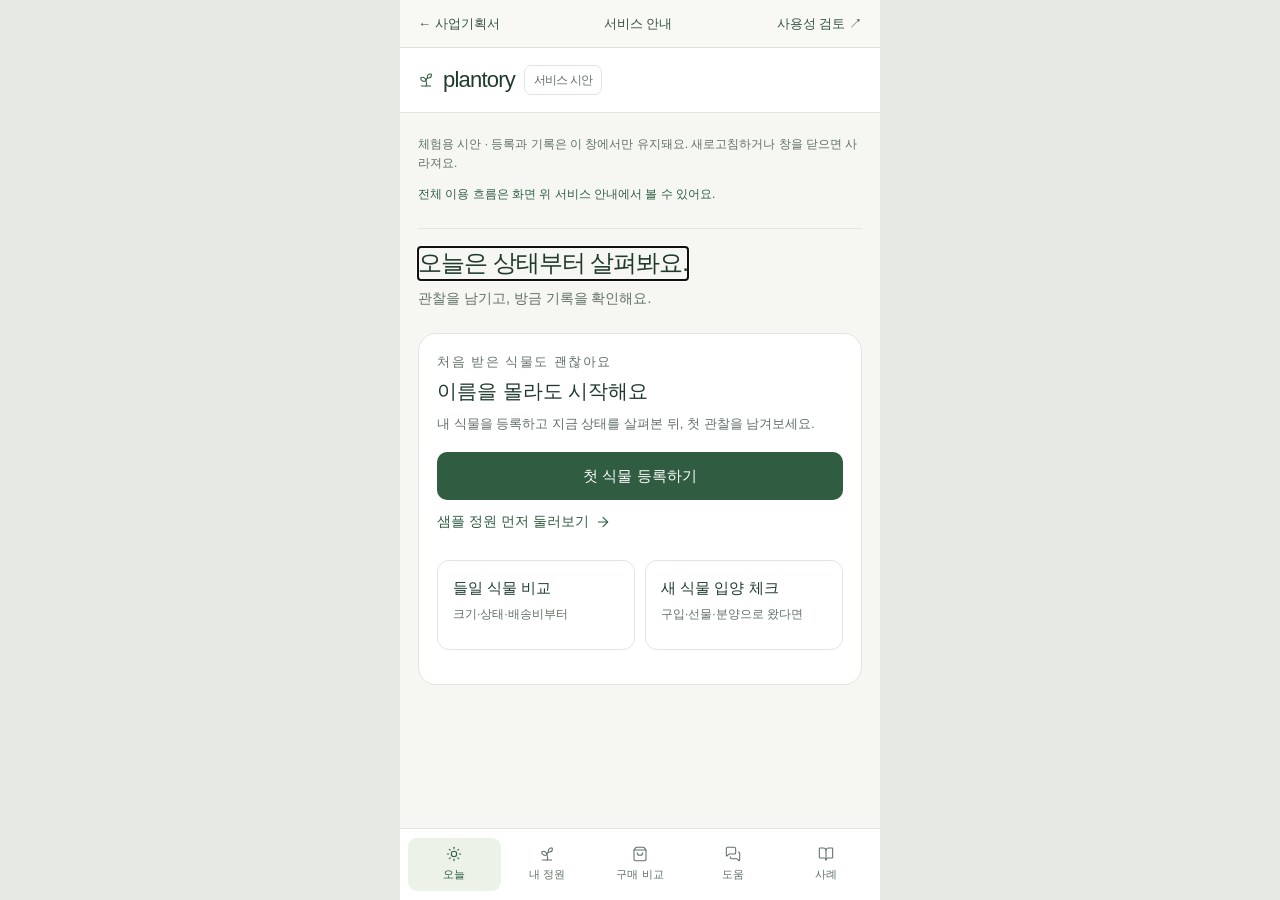
==== commit 5e758acb: "feat: 구매부터 관리까지 서비스 기획과 연결 시안을 보완한다" ====
--- a/concept.html
+++ b/concept.html
@@ -9,7 +9,7 @@
 <style>:root{color-scheme:light;background:#e6eae3;font-family:-apple-system,BlinkMacSystemFont,"Apple SD Gothic Neo",sans-serif}html,body{margin:0}body{max-width:480px;margin:auto;background:#f8f9f5}.return-bar{height:48px;box-sizing:border-box;display:flex;align-items:center;justify-content:space-between;padding:0 18px;font-size:13px;color:#35543c;border-bottom:1px solid #dae2d8}.return-bar a{color:inherit;text-decoration:none;min-height:44px;display:flex;align-items:center}.return-bar span{font-size:11px}iframe{display:block;width:100%;height:calc(100vh - 48px);height:calc(100dvh - 48px);margin:0 auto;border:0}</style>
 </head>
 <body>
-<div class="return-bar"><a href="index.html">← 사업기획서</a><a href="usability.html">사용성 검토 ↗</a></div>
+<div class="return-bar"><a href="index.html">← 사업기획서</a><a href="service-guide.html">서비스 안내</a><a href="usability.html">사용성 검토 ↗</a></div>
 <iframe sandbox="allow-scripts" referrerpolicy="no-referrer" title="Plantory · 모바일 서비스 시안" srcdoc="&lt;!doctype html&gt;
 &lt;html lang=&quot;ko&quot; data-visualize-standalone&gt;
 &lt;head&gt;
@@ -1085,14 +1085,42 @@
     #plantory-concept #p-observation-help li{margin:8px 0}
     #plantory-concept #p-observation-help p{font-size:13px}
     #plantory-concept #p-observation-help small{display:block;font-size:11px;margin-top:10px}
+    #plantory-concept .p-chrome{padding:15px 18px}#plantory-concept .p-avatar{display:none}
+    #plantory-concept .p-columns,#plantory-concept .p-bottom,#plantory-concept .p-garden-grid,#plantory-concept .p-guidelist{grid-template-columns:1fr}
+    #plantory-concept .p-path{flex-direction:column;align-items:start;padding:12px;gap:7px}#plantory-concept .p-path small{display:none}#plantory-concept .p-path strong{font-size:13px}
+    #plantory-concept .p-intro&gt;.p-textbutton{display:none}#plantory-concept .p-navbutton{flex-direction:column;font-size:12px;gap:4px;padding:8px}
+    #plantory-concept h1{font-size:24px}#plantory-concept .p-bottom{margin-top:0}
+    #plantory-concept p,#plantory-concept h1,#plantory-concept h2,#plantory-concept h3,#plantory-concept dd,#plantory-concept button,#plantory-concept label{overflow-wrap:anywhere}
+    #plantory-concept .p-specimen&gt;div:last-child{min-width:0}#plantory-concept .p-textbutton{text-align:left;white-space:normal}
+    #plantory-concept textarea:focus-visible{outline:3px solid var(--p-accent);outline-offset:3px}
+    #plantory-concept button:disabled{opacity:.55;cursor:default}#plantory-concept .p-guide-link{display:inline-flex;align-items:center;min-height:44px;color:var(--p-accent);text-underline-offset:3px}#plantory-concept .p-guide-link:focus-visible{outline:3px solid var(--p-accent);outline-offset:3px}
+    #plantory-concept .p-stack{display:grid;gap:16px}#plantory-concept .p-actions{display:flex;gap:8px;flex-wrap:wrap;margin-top:14px}
+    #plantory-concept .p-actions&gt;*{flex:1;min-width:100px}#plantory-concept .p-block-title{font-size:18px;margin:24px 0 12px}
+    #plantory-concept .p-record[role=group]{margin:14px 0}#plantory-concept .p-record button[aria-pressed=true]{background:var(--p-soft);border-color:var(--p-accent);color:var(--p-accent)}
+    #plantory-concept .p-history{list-style:none;padding:0;margin:0;display:grid;gap:12px}
+    #plantory-concept .p-history-item{border-top:1px solid var(--p-line);padding-top:14px}#plantory-concept .p-history-item h3{font-size:15px;margin-bottom:6px}
+    #plantory-concept .p-history-item .p-small{margin-top:5px}#plantory-concept .p-history-item[data-cancelled=true]{border-left:3px solid var(--p-line);padding-left:12px}
+    #plantory-concept .p-form-label{display:block;margin-top:16px;font-size:14px}#plantory-concept #p-observation-help h3{font-size:15px;margin-bottom:8px}
+    #plantory-concept .p-context{padding:12px;background:var(--p-soft);border-radius:10px;margin-bottom:14px}
+    #plantory-concept .p-navbutton{padding:8px 3px;font-size:11px;white-space:nowrap}
+    #plantory-concept .p-bottomnav{gap:0;padding-left:8px;padding-right:8px}
+    #plantory-concept .p-journey-links{display:grid;grid-template-columns:1fr 1fr;gap:10px;margin:16px 0}
+    #plantory-concept .p-journey-link{display:flex;flex-direction:column;align-items:flex-start;gap:6px;text-align:left;min-height:90px;padding:15px;border:1px solid var(--p-line);border-radius:12px;background:var(--p-panel);color:var(--p-ink)}
+    #plantory-concept .p-journey-link strong{font-size:15px}#plantory-concept .p-journey-link span{font-size:12px;color:var(--p-muted);line-height:1.5}
+    #plantory-concept .p-plant-tools{margin-top:14px;border-top:1px solid var(--p-line);padding-top:8px}#plantory-concept .p-plant-tools summary{min-height:44px;cursor:pointer;display:flex;align-items:center;font-size:13px;color:var(--p-accent)}
+    #plantory-concept .p-extension-view{min-width:0}#plantory-concept .p-extension-view [hidden]{display:none!important}
+    #plantory-concept .p-extension-view h2{font-size:20px;line-height:1.45}#plantory-concept .p-extension-view h3{line-height:1.5}
+    #plantory-concept .p-extension-view input,#plantory-concept .p-extension-view select,#plantory-concept .p-extension-view textarea{max-width:100%;font-size:16px}
+    #plantory-concept .p-extension-view button:focus-visible,#plantory-concept .p-journey-link:focus-visible{outline:3px solid var(--p-accent);outline-offset:3px}
+    #plantory-concept .p-request-next{display:grid;gap:8px;margin-top:16px}
   &lt;/style&gt;
   &lt;header class=&quot;p-chrome&quot;&gt;
     &lt;div class=&quot;p-logo&quot;&gt;&lt;i data-lucide=&quot;sprout&quot; aria-hidden=&quot;true&quot;&gt;&lt;/i&gt;plantory &lt;span class=&quot;p-sample&quot;&gt;서비스 시안&lt;/span&gt;&lt;/div&gt;
     &lt;div class=&quot;p-avatar&quot;&gt;나의 작은 정원 &lt;span&gt;나&lt;/span&gt;&lt;/div&gt;
   &lt;/header&gt;
-  &lt;main class=&quot;p-content&quot;&gt;&lt;p class=&quot;p-mode-note&quot;&gt;체험용 시안 · 선택은 이 화면에서만 유지돼요.&lt;/p&gt;
-    &lt;div class=&quot;p-intro&quot;&gt;&lt;div&gt;&lt;p class=&quot;p-eyebrow&quot;&gt;GROW YOUR OWN WAY&lt;/p&gt;&lt;h1 id=&quot;p-page-title&quot; tabindex=&quot;-1&quot;&gt;내 식물의 다음 모습, 함께 찾아요.&lt;/h1&gt;&lt;p id=&quot;p-page-sub&quot;&gt;지금 가진 식물부터, 새로 만들 작은 정원까지.&lt;/p&gt;&lt;/div&gt;&lt;button type=&quot;button&quot; class=&quot;p-textbutton&quot; data-action=&quot;garden&quot;&gt;&lt;i data-lucide=&quot;leaf&quot; aria-hidden=&quot;true&quot;&gt;&lt;/i&gt; 내 정원 보기&lt;/button&gt;&lt;/div&gt;
-    &lt;section id=&quot;p-match-view&quot;&gt;
+  &lt;main class=&quot;p-content&quot;&gt;&lt;p class=&quot;p-mode-note&quot;&gt;체험용 시안 · 등록과 기록은 이 창에서만 유지돼요. 새로고침하거나 창을 닫으면 사라져요.&lt;br&gt;&lt;span class=&quot;p-guide-link&quot;&gt;전체 이용 흐름은 화면 위 서비스 안내에서 볼 수 있어요.&lt;/span&gt;&lt;/p&gt;
+    &lt;div class=&quot;p-intro&quot;&gt;&lt;div&gt;&lt;h1 id=&quot;p-page-title&quot; tabindex=&quot;-1&quot;&gt;내 식물의 다음 모습, 함께 찾아요.&lt;/h1&gt;&lt;p id=&quot;p-page-sub&quot;&gt;지금 가진 식물부터, 새로 만들 작은 정원까지.&lt;/p&gt;&lt;/div&gt;&lt;button type=&quot;button&quot; class=&quot;p-textbutton&quot; data-action=&quot;garden&quot;&gt;&lt;i data-lucide=&quot;leaf&quot; aria-hidden=&quot;true&quot;&gt;&lt;/i&gt; 내 정원 보기&lt;/button&gt;&lt;/div&gt;
+    &lt;section id=&quot;p-match-view&quot; hidden&gt;
       &lt;div class=&quot;p-paths&quot; aria-label=&quot;필요한 도움 선택&quot;&gt;
         &lt;button type=&quot;button&quot; class=&quot;p-path&quot; data-path=&quot;care&quot; aria-pressed=&quot;true&quot;&gt;&lt;i data-lucide=&quot;scissors&quot; aria-hidden=&quot;true&quot;&gt;&lt;/i&gt;&lt;span&gt;&lt;strong&gt;내 식물 가꾸기&lt;/strong&gt;&lt;small&gt;수형 · 분갈이 · 관리&lt;/small&gt;&lt;/span&gt;&lt;/button&gt;
         &lt;button type=&quot;button&quot; class=&quot;p-path&quot; data-path=&quot;space&quot; aria-pressed=&quot;false&quot;&gt;&lt;i data-lucide=&quot;armchair&quot; aria-hidden=&quot;true&quot;&gt;&lt;/i&gt;&lt;span&gt;&lt;strong&gt;우리집에 맞는 조합&lt;/strong&gt;&lt;small&gt;공간 · 식물 · 화분&lt;/small&gt;&lt;/span&gt;&lt;/button&gt;
@@ -1124,25 +1152,90 @@
       &lt;/div&gt;
       &lt;section class=&quot;p-sheet&quot; id=&quot;p-request-sheet&quot; hidden aria-label=&quot;매칭 요청서 미리보기&quot;&gt;&lt;div class=&quot;p-sectionhead&quot;&gt;&lt;h2 id=&quot;p-request-title&quot; tabindex=&quot;-1&quot;&gt;이렇게 전달돼요&lt;/h2&gt;&lt;span class=&quot;p-sampletag&quot;&gt;요청서 예시&lt;/span&gt;&lt;/div&gt;&lt;dl class=&quot;p-summary&quot; id=&quot;p-summary&quot;&gt;&lt;/dl&gt;&lt;div class=&quot;p-goalnote&quot; id=&quot;p-share-note&quot;&gt;연락처와 집 사진은 공유할 항목을 선택한 뒤 전달하는 흐름입니다.&lt;/div&gt;&lt;div class=&quot;p-sheetactions&quot; style=&quot;margin-top:16px&quot;&gt;&lt;button class=&quot;p-secondary&quot; type=&quot;button&quot; id=&quot;p-close&quot;&gt;조건 다시 고르기&lt;/button&gt;&lt;button class=&quot;p-textbutton&quot; type=&quot;button&quot; id=&quot;p-analyze&quot;&gt;다음 단계 안내 &lt;i data-lucide=&quot;arrow-up-right&quot; aria-hidden=&quot;true&quot;&gt;&lt;/i&gt;&lt;/button&gt;&lt;/div&gt;&lt;p id=&quot;p-analysis-feedback&quot; class=&quot;p-feedback&quot; aria-live=&quot;polite&quot;&gt;&lt;/p&gt;&lt;/section&gt;
     &lt;/section&gt;
-    &lt;section id=&quot;p-garden-view&quot; hidden&gt;&lt;p class=&quot;p-goalnote&quot;&gt;샘플 3개를 둘러볼 수 있어요. 새 식물 등록·가족 기록·용기별 관리 화면은 아직 준비 전이에요.&lt;/p&gt;&lt;div class=&quot;p-garden-grid&quot;&gt;&lt;article class=&quot;p-garden-item&quot;&gt;&lt;i data-lucide=&quot;sprout&quot; aria-hidden=&quot;true&quot;&gt;&lt;/i&gt;&lt;h3&gt;거실의 몬스테라&lt;/h3&gt;&lt;p class=&quot;p-small&quot;&gt;거실 창가 · 오늘 상태 확인&lt;/p&gt;&lt;button type=&quot;button&quot; class=&quot;p-textbutton&quot; data-action=&quot;care&quot;&gt;수형 가꾸기 &lt;i data-lucide=&quot;arrow-right&quot; aria-hidden=&quot;true&quot;&gt;&lt;/i&gt;&lt;/button&gt;&lt;/article&gt;&lt;article class=&quot;p-garden-item&quot;&gt;&lt;i data-lucide=&quot;leaf&quot; aria-hidden=&quot;true&quot;&gt;&lt;/i&gt;&lt;h3&gt;책장의 스킨답서스&lt;/h3&gt;&lt;p class=&quot;p-small&quot;&gt;거실 책장 · 성장 사진 남기기&lt;/p&gt;&lt;button type=&quot;button&quot; class=&quot;p-textbutton&quot; data-action=&quot;space&quot; data-source=&quot;책장의 스킨답서스&quot;&gt;공간 조합 찾기 &lt;i data-lucide=&quot;arrow-right&quot; aria-hidden=&quot;true&quot;&gt;&lt;/i&gt;&lt;/button&gt;&lt;/article&gt;&lt;article class=&quot;p-garden-item&quot;&gt;&lt;i data-lucide=&quot;trees&quot; aria-hidden=&quot;true&quot;&gt;&lt;/i&gt;&lt;h3&gt;책상 위 작은 숲&lt;/h3&gt;&lt;p class=&quot;p-small&quot;&gt;밀폐형 테라리움 · 용기별 관리 화면 준비 중&lt;/p&gt;&lt;button type=&quot;button&quot; class=&quot;p-textbutton&quot; data-action=&quot;terrarium&quot;&gt;새 작품 제작 방법 보기 &lt;i data-lucide=&quot;arrow-right&quot; aria-hidden=&quot;true&quot;&gt;&lt;/i&gt;&lt;/button&gt;&lt;/article&gt;&lt;/div&gt;&lt;/section&gt;
+    &lt;section id=&quot;p-garden-view&quot; hidden&gt;
+      &lt;button type=&quot;button&quot; class=&quot;p-primary&quot; id=&quot;p-add-plant&quot; data-open-register&gt;새 식물 등록하기&lt;/button&gt;
+      &lt;h2 class=&quot;p-block-title&quot;&gt;이번 체험에서 등록한 식물&lt;/h2&gt;
+      &lt;p class=&quot;p-small&quot; id=&quot;p-garden-empty&quot;&gt;아직 등록한 식물이 없어요. 이름을 몰라도 시작할 수 있어요.&lt;/p&gt;
+      &lt;div class=&quot;p-garden-grid&quot; id=&quot;p-session-plants&quot;&gt;&lt;/div&gt;
+      &lt;h2 class=&quot;p-block-title&quot; id=&quot;p-samples-title&quot; tabindex=&quot;-1&quot;&gt;둘러보기용 샘플 3개&lt;/h2&gt;
+      &lt;p class=&quot;p-small&quot; style=&quot;margin-bottom:12px&quot;&gt;직접 등록한 식물과 구분된 예시예요. 샘플에도 관찰을 남겨볼 수 있어요.&lt;/p&gt;
+      &lt;div class=&quot;p-garden-grid&quot; id=&quot;p-sample-plants&quot;&gt;&lt;/div&gt;
+    &lt;/section&gt;
+    &lt;section id=&quot;p-register-view&quot; hidden&gt;
+      &lt;form id=&quot;p-register-form&quot; class=&quot;p-box&quot;&gt;
+        &lt;p class=&quot;p-small&quot;&gt;이름과 놓인 곳을 모르면 비워두세요. 사진은 받지 않아요.&lt;/p&gt;
+        &lt;label class=&quot;p-form-label&quot; for=&quot;p-plant-name&quot;&gt;이름 또는 별명 &lt;span class=&quot;p-small&quot;&gt;· 선택&lt;/span&gt;&lt;/label&gt;
+        &lt;input id=&quot;p-plant-name&quot; class=&quot;p-input&quot; maxlength=&quot;80&quot; autocomplete=&quot;off&quot; placeholder=&quot;예: 선물 받은 초록이&quot; aria-describedby=&quot;p-name-note&quot;&gt;
+        &lt;p class=&quot;p-fieldnote&quot; id=&quot;p-name-note&quot;&gt;비워두면 ‘이름 모를 식물’로 등록해요. 최대 80자예요.&lt;/p&gt;
+        &lt;label class=&quot;p-form-label&quot; for=&quot;p-plant-location&quot;&gt;놓인 곳 &lt;span class=&quot;p-small&quot;&gt;· 선택&lt;/span&gt;&lt;/label&gt;
+        &lt;input id=&quot;p-plant-location&quot; class=&quot;p-input&quot; maxlength=&quot;100&quot; autocomplete=&quot;off&quot; placeholder=&quot;예: 거실 창가 · 모르면 비워두기&quot;&gt;
+        &lt;label class=&quot;p-form-label&quot; for=&quot;p-container-type&quot;&gt;어디에서 자라고 있나요?&lt;/label&gt;
+        &lt;select id=&quot;p-container-type&quot; class=&quot;p-input&quot; aria-describedby=&quot;p-container-note&quot;&gt;
+          &lt;option value=&quot;unknown&quot;&gt;아직 모르겠어요&lt;/option&gt;&lt;option value=&quot;soil&quot;&gt;일반 흙 화분&lt;/option&gt;&lt;option value=&quot;hydro&quot;&gt;수경재배&lt;/option&gt;&lt;option value=&quot;terrarium&quot;&gt;테라리움&lt;/option&gt;&lt;option value=&quot;paludarium&quot;&gt;팔루다리움&lt;/option&gt;
+        &lt;/select&gt;
+        &lt;p class=&quot;p-fieldnote&quot; id=&quot;p-container-note&quot;&gt;용기에 맞는 관찰 항목을 보여드려요. 목록에 없거나 구분하기 어려우면 ‘아직 모르겠어요’를 골라요.&lt;/p&gt;
+        &lt;div class=&quot;p-actions&quot;&gt;&lt;button type=&quot;button&quot; class=&quot;p-primary&quot; id=&quot;p-create-plant&quot;&gt;등록하고 상태 살펴보기&lt;/button&gt;&lt;button type=&quot;button&quot; class=&quot;p-secondary&quot; id=&quot;p-cancel-register&quot;&gt;등록 취소&lt;/button&gt;&lt;/div&gt;
+        &lt;p class=&quot;p-under&quot;&gt;이 창에서만 체험해요. 실제 계정에 저장되지 않아요.&lt;/p&gt;
+      &lt;/form&gt;
+    &lt;/section&gt;
     &lt;section id=&quot;p-guide-view&quot; hidden&gt;&lt;div class=&quot;p-guidelist&quot;&gt;&lt;button type=&quot;button&quot; class=&quot;p-guide&quot; data-action=&quot;care&quot;&gt;&lt;i data-lucide=&quot;scissors&quot; aria-hidden=&quot;true&quot;&gt;&lt;/i&gt;&lt;span&gt;&lt;strong&gt;원하는 수형으로 가꾸기&lt;/strong&gt;&lt;span class=&quot;p-small&quot;&gt;목표부터 작업 후 관찰까지&lt;/span&gt;&lt;/span&gt;&lt;/button&gt;&lt;button type=&quot;button&quot; class=&quot;p-guide&quot; data-action=&quot;repot&quot;&gt;&lt;i data-lucide=&quot;shovel&quot; aria-hidden=&quot;true&quot;&gt;&lt;/i&gt;&lt;span&gt;&lt;strong&gt;분갈이 준비하기&lt;/strong&gt;&lt;span class=&quot;p-small&quot;&gt;화분 규격과 준비물 확인&lt;/span&gt;&lt;/span&gt;&lt;/button&gt;&lt;button type=&quot;button&quot; class=&quot;p-guide&quot; data-action=&quot;space&quot;&gt;&lt;i data-lucide=&quot;sun&quot; aria-hidden=&quot;true&quot;&gt;&lt;/i&gt;&lt;span&gt;&lt;strong&gt;우리집 환경 살펴보기&lt;/strong&gt;&lt;span class=&quot;p-small&quot;&gt;생육 조건과 취향을 함께&lt;/span&gt;&lt;/span&gt;&lt;/button&gt;&lt;button type=&quot;button&quot; class=&quot;p-guide&quot; data-action=&quot;terrarium&quot;&gt;&lt;i data-lucide=&quot;trees&quot; aria-hidden=&quot;true&quot;&gt;&lt;/i&gt;&lt;span&gt;&lt;strong&gt;작은 정원 시작하기&lt;/strong&gt;&lt;span class=&quot;p-small&quot;&gt;직접 제작·클래스·완성품 선택&lt;/span&gt;&lt;/span&gt;&lt;/button&gt;&lt;/div&gt;&lt;/section&gt;
-    &lt;section class=&quot;p-bottom&quot; id=&quot;p-daily&quot;&gt;
-      &lt;article class=&quot;p-minibox&quot;&gt;&lt;h3&gt;&lt;i data-lucide=&quot;droplets&quot; aria-hidden=&quot;true&quot;&gt;&lt;/i&gt; 오늘의 작은 돌봄&lt;/h3&gt;&lt;div class=&quot;p-careline&quot;&gt;&lt;div&gt;&lt;p&gt;몬스테라의 흙 상태 확인&lt;/p&gt;&lt;p class=&quot;p-small&quot;&gt;물주기 전에 지금 상태를 살펴봐요.&lt;/p&gt;&lt;/div&gt;&lt;/div&gt;&lt;div class=&quot;p-record&quot;&gt;&lt;button type=&quot;button&quot; data-record=&quot;아직 젖어 있음&quot;&gt;아직 젖어 있어요&lt;/button&gt;&lt;button type=&quot;button&quot; data-record=&quot;말라 있음&quot;&gt;말랐어요&lt;/button&gt;&lt;button type=&quot;button&quot; data-record=&quot;확인 방법 필요&quot;&gt;잘 모르겠어요&lt;/button&gt;&lt;/div&gt;&lt;p class=&quot;p-feedback&quot; id=&quot;p-record-feedback&quot; aria-live=&quot;polite&quot;&gt;&lt;/p&gt;&lt;div id=&quot;p-observation-help&quot; class=&quot;p-goalnote&quot; hidden&gt;&lt;strong&gt;일반 흙 화분의 관찰 방법&lt;/strong&gt;&lt;ol&gt;&lt;li&gt;겉흙만 보지 말고 손가락을 조금 넣어 안쪽의 촉촉함도 확인해요.&lt;/li&gt;&lt;li&gt;안전하게 들 수 있는 작은 화분만 들어 평소보다 가벼운지 비교해요.&lt;/li&gt;&lt;li&gt;젖음·마름·모름을 구분해요. 이 확인만으로 물주기를 결정하지 않고 식물별 조건을 함께 살펴요.&lt;/li&gt;&lt;/ol&gt;&lt;p&gt;식물·용토·화분마다 달라요. 수경재배·밀폐 테라리움·팔루다리움에는 이 안내를 그대로 적용하지 않아요.&lt;/p&gt;&lt;small&gt;근거: 메릴랜드대학교·아이오와주립대학교 원예 안내. 링크는 사용성 검토 문서에 있어요.&lt;/small&gt;&lt;/div&gt;&lt;/article&gt;
-      &lt;article class=&quot;p-minibox&quot;&gt;&lt;h3&gt;&lt;i data-lucide=&quot;notebook-pen&quot; aria-hidden=&quot;true&quot;&gt;&lt;/i&gt; 가꾸고 나서도, 이어지는 기록&lt;/h3&gt;&lt;p class=&quot;p-small&quot;&gt;상담과 작업 이력이 내 식물의 이야기로 남아요.&lt;/p&gt;&lt;div class=&quot;p-timeline&quot; style=&quot;margin-top:15px&quot;&gt;&lt;span&gt;목표 수형&lt;/span&gt;&lt;span&gt;작업 기록&lt;/span&gt;&lt;span&gt;성장 비교&lt;/span&gt;&lt;/div&gt;&lt;button type=&quot;button&quot; class=&quot;p-textbutton&quot; data-action=&quot;garden&quot; style=&quot;margin-top:8px&quot;&gt;내 정원에서 이어보기 &lt;i data-lucide=&quot;arrow-right&quot; aria-hidden=&quot;true&quot;&gt;&lt;/i&gt;&lt;/button&gt;&lt;/article&gt;
+    &lt;section class=&quot;p-stack&quot; id=&quot;p-daily&quot;&gt;
+      &lt;article class=&quot;p-box&quot; id=&quot;p-first-start&quot;&gt;
+        &lt;p class=&quot;p-eyebrow&quot;&gt;처음 받은 식물도 괜찮아요&lt;/p&gt;&lt;h2&gt;이름을 몰라도 시작해요&lt;/h2&gt;
+        &lt;p class=&quot;p-small&quot; style=&quot;margin:10px 0 18px&quot;&gt;내 식물을 등록하고 지금 상태를 살펴본 뒤, 첫 관찰을 남겨보세요.&lt;/p&gt;
+        &lt;button type=&quot;button&quot; class=&quot;p-primary&quot; id=&quot;p-first-plant&quot; data-open-register&gt;첫 식물 등록하기&lt;/button&gt;
+        &lt;button type=&quot;button&quot; class=&quot;p-textbutton&quot; id=&quot;p-browse-samples&quot;&gt;샘플 정원 먼저 둘러보기 &lt;i data-lucide=&quot;arrow-right&quot; aria-hidden=&quot;true&quot;&gt;&lt;/i&gt;&lt;/button&gt;
+      &lt;/article&gt;
+      &lt;p class=&quot;p-feedback&quot; id=&quot;p-daily-feedback&quot; role=&quot;status&quot;&gt;&lt;/p&gt;
+      &lt;div id=&quot;p-active-care&quot; class=&quot;p-stack&quot; hidden&gt;
+        &lt;article class=&quot;p-box&quot;&gt;
+          &lt;label for=&quot;p-selected-plant&quot; class=&quot;p-label&quot;&gt;지금 살펴볼 식물&lt;/label&gt;&lt;select id=&quot;p-selected-plant&quot; class=&quot;p-input&quot;&gt;&lt;/select&gt;
+          &lt;p class=&quot;p-small&quot; id=&quot;p-selected-detail&quot; style=&quot;margin-top:10px&quot;&gt;&lt;/p&gt;
+          &lt;button type=&quot;button&quot; class=&quot;p-textbutton&quot; data-open-register&gt;다른 식물 등록하기&lt;/button&gt;
+        &lt;/article&gt;
+        &lt;article class=&quot;p-box&quot; id=&quot;p-observation-card&quot;&gt;
+          &lt;p class=&quot;p-eyebrow&quot;&gt;01 · 지금 상태 살펴보기&lt;/p&gt;&lt;h2 id=&quot;p-observation-title&quot; tabindex=&quot;-1&quot;&gt;관찰 남기기&lt;/h2&gt;
+          &lt;p id=&quot;p-observation-context&quot; class=&quot;p-context p-small&quot; style=&quot;margin-top:12px&quot;&gt;&lt;/p&gt;
+          &lt;p class=&quot;p-small&quot; id=&quot;p-observation-question&quot;&gt;&lt;/p&gt;
+          &lt;div class=&quot;p-record&quot; id=&quot;p-observe-buttons&quot; role=&quot;group&quot; aria-label=&quot;관찰한 상태&quot;&gt;&lt;/div&gt;
+          &lt;div id=&quot;p-observation-help&quot; class=&quot;p-goalnote&quot; hidden&gt;&lt;/div&gt;
+          &lt;label class=&quot;p-form-label&quot; for=&quot;p-observation-note&quot;&gt;덧붙일 내용 &lt;span class=&quot;p-small&quot;&gt;· 선택&lt;/span&gt;&lt;/label&gt;
+          &lt;textarea class=&quot;p-input&quot; id=&quot;p-observation-note&quot; rows=&quot;2&quot; maxlength=&quot;300&quot; placeholder=&quot;예: 언제부터 달라졌는지 · 최대 300자&quot;&gt;&lt;/textarea&gt;
+          &lt;p class=&quot;p-fieldnote&quot;&gt;관찰을 남기는 기능이에요. 물을 주었다는 기록이나 급수 알림은 아니에요.&lt;/p&gt;
+          &lt;button type=&quot;button&quot; class=&quot;p-primary&quot; id=&quot;p-save-observation&quot; disabled&gt;관찰 남기기&lt;/button&gt;
+          &lt;button type=&quot;button&quot; class=&quot;p-textbutton&quot; id=&quot;p-cancel-edit&quot; hidden&gt;수정 취소&lt;/button&gt;
+          &lt;p class=&quot;p-feedback&quot; id=&quot;p-record-feedback&quot; role=&quot;status&quot;&gt;&lt;/p&gt;
+        &lt;/article&gt;
+        &lt;article class=&quot;p-box&quot; id=&quot;p-history-card&quot;&gt;
+          &lt;p class=&quot;p-eyebrow&quot;&gt;02 · 내 관찰 확인하기&lt;/p&gt;&lt;h2 id=&quot;p-history-title&quot; tabindex=&quot;-1&quot;&gt;관찰 기록&lt;/h2&gt;
+          &lt;p class=&quot;p-small&quot; id=&quot;p-history-context&quot; style=&quot;margin:10px 0 14px&quot;&gt;&lt;/p&gt;
+          &lt;p class=&quot;p-small&quot; id=&quot;p-history-empty&quot;&gt;아직 관찰이 없어요. 위에서 상태를 골라 첫 관찰을 남겨보세요.&lt;/p&gt;
+          &lt;ol class=&quot;p-history&quot; id=&quot;p-history-list&quot;&gt;&lt;/ol&gt;
+          &lt;button type=&quot;button&quot; class=&quot;p-textbutton&quot; id=&quot;p-plant-help&quot;&gt;이 식물의 관리 도움 찾기 &lt;i data-lucide=&quot;arrow-right&quot; aria-hidden=&quot;true&quot;&gt;&lt;/i&gt;&lt;/button&gt;
+          &lt;p class=&quot;p-small&quot;&gt;지금은 ‘나’ 한 명의 체험이에요. 가족 초대·공동 기록·상담 전송은 제공하지 않아요.&lt;/p&gt;
+        &lt;/article&gt;
+      &lt;/div&gt;
     &lt;/section&gt;
   &lt;/main&gt;
-  &lt;nav class=&quot;p-bottomnav&quot; aria-label=&quot;주 메뉴&quot;&gt;&lt;button type=&quot;button&quot; class=&quot;p-navbutton&quot; data-nav=&quot;today&quot;&gt;&lt;i data-lucide=&quot;sun&quot; aria-hidden=&quot;true&quot;&gt;&lt;/i&gt;오늘&lt;/button&gt;&lt;button type=&quot;button&quot; class=&quot;p-navbutton&quot; data-nav=&quot;garden&quot;&gt;&lt;i data-lucide=&quot;sprout&quot; aria-hidden=&quot;true&quot;&gt;&lt;/i&gt;내 정원&lt;/button&gt;&lt;button type=&quot;button&quot; class=&quot;p-navbutton&quot; data-nav=&quot;match&quot; aria-current=&quot;page&quot;&gt;&lt;i data-lucide=&quot;scan-search&quot; aria-hidden=&quot;true&quot;&gt;&lt;/i&gt;찾기·꾸미기&lt;/button&gt;&lt;button type=&quot;button&quot; class=&quot;p-navbutton&quot; data-nav=&quot;guide&quot;&gt;&lt;i data-lucide=&quot;book-open&quot; aria-hidden=&quot;true&quot;&gt;&lt;/i&gt;가이드&lt;/button&gt;&lt;/nav&gt;
+  &lt;nav class=&quot;p-bottomnav&quot; aria-label=&quot;주 메뉴&quot;&gt;&lt;button type=&quot;button&quot; class=&quot;p-navbutton&quot; data-nav=&quot;today&quot; aria-current=&quot;page&quot;&gt;&lt;i data-lucide=&quot;sun&quot; aria-hidden=&quot;true&quot;&gt;&lt;/i&gt;오늘&lt;/button&gt;&lt;button type=&quot;button&quot; class=&quot;p-navbutton&quot; data-nav=&quot;garden&quot;&gt;&lt;i data-lucide=&quot;sprout&quot; aria-hidden=&quot;true&quot;&gt;&lt;/i&gt;내 정원&lt;/button&gt;&lt;button type=&quot;button&quot; class=&quot;p-navbutton&quot; data-nav=&quot;commerce&quot;&gt;&lt;i data-lucide=&quot;shopping-bag&quot; aria-hidden=&quot;true&quot;&gt;&lt;/i&gt;구매 비교&lt;/button&gt;&lt;button type=&quot;button&quot; class=&quot;p-navbutton&quot; data-nav=&quot;match&quot;&gt;&lt;i data-lucide=&quot;messages-square&quot; aria-hidden=&quot;true&quot;&gt;&lt;/i&gt;도움&lt;/button&gt;&lt;button type=&quot;button&quot; class=&quot;p-navbutton&quot; data-nav=&quot;cases&quot;&gt;&lt;i data-lucide=&quot;book-open&quot; aria-hidden=&quot;true&quot;&gt;&lt;/i&gt;사례&lt;/button&gt;&lt;/nav&gt;
   &lt;script&gt;
     (function(){
       const root=document.getElementById(&#x27;plantory-concept&#x27;);
       const q=s=&gt;root.querySelector(s),qa=s=&gt;Array.from(root.querySelectorAll(s));
-      const state={path:&#x27;care&#x27;,method:&#x27;advice&#x27;,goal:0,page:&#x27;match&#x27;};
+      const state={path:&#x27;care&#x27;,method:&#x27;advice&#x27;,goal:0,page:&#x27;today&#x27;,selectedPlantId:null,registerFrom:&#x27;today&#x27;};
+      const plants=[{id:&#x27;sample-monstera&#x27;,name:&#x27;거실의 몬스테라&#x27;,location:&#x27;거실 창가&#x27;,type:&#x27;soil&#x27;,sample:true},{id:&#x27;sample-scindapsus&#x27;,name:&#x27;책장의 스킨답서스&#x27;,location:&#x27;거실 책장&#x27;,type:&#x27;soil&#x27;,sample:true},{id:&#x27;sample-forest&#x27;,name:&#x27;책상 위 작은 숲&#x27;,location:&#x27;책상&#x27;,type:&#x27;terrarium&#x27;,sample:true}];
+      const records=[];let nextPlantId=1,nextRecordId=1;
+      const extensionViews=new Map(),plantContexts=new Map();
+      let observation={plantId:null,status:null,note:&#x27;&#x27;,editingId:null};
+      const containerLabels={soil:&#x27;일반 흙 화분&#x27;,hydro:&#x27;수경재배&#x27;,terrarium:&#x27;테라리움&#x27;,paludarium:&#x27;팔루다리움&#x27;,unknown:&#x27;재배 방식 모름&#x27;};
       const data={
-        care:{name:&#x27;거실의 몬스테라&#x27;,label:&#x27;내 정원에서 선택 · 예시&#x27;,info:&#x27;거실 창가 · 속화분 지름 20cm&#x27;,icon:&#x27;sprout&#x27;,question:&#x27;어떤 모습으로 가꾸고 싶나요?&#x27;,goals:[&#x27;퍼진 수형 정리&#x27;,&#x27;화분 바꾸기&#x27;,&#x27;건강하게 회복&#x27;],field1:&#x27;최근 변화&#x27;,options1:[&#x27;한쪽으로 많이 퍼졌어요&#x27;,&#x27;최근 분갈이를 했어요&#x27;,&#x27;특별한 변화는 없어요&#x27;],field2:&#x27;원하는 시기&#x27;,options2:[&#x27;방법부터 알아볼래요&#x27;,&#x27;이번 달 안에&#x27;,&#x27;상담 후 결정&#x27;],note:&#x27;작업 여부는 식물의 상태를 확인한 뒤 결정해요.&#x27;,photo:&#x27;정면·측면 사진 추가 흐름 보기&#x27;,titles:{self:&#x27;우리 식물에 맞는 방법 찾기&#x27;,advice:&#x27;자르기 전에, 방향부터 함께&#x27;,expert:&#x27;직접 하기 어렵다면 맡겨요&#x27;},copy:{self:&#x27;식물 상태와 목표를 확인하고 가이드·준비물을 골라요.&#x27;,advice:&#x27;지지대·유인·가지 정리 중 어떤 방법이 맞을지 상담해요.&#x27;,expert:&#x27;가능한 작업과 장소를 확인한 뒤 작업자를 연결해요.&#x27;},checks:{self:[&#x27;목표에 맞는 관리 가이드&#x27;,&#x27;보유 화분·지지대 활용 확인&#x27;,&#x27;작업 전후 사진과 경과 기록&#x27;],advice:[&#x27;전체 모습과 줄기 상태 확인&#x27;,&#x27;원하는 크기와 수형 상담&#x27;,&#x27;직접 할 일과 맡길 일 구분&#x27;],expert:[&#x27;작업 범위와 가능한 방법 확인&#x27;,&#x27;지역·운반 조건에 맞는 전문가&#x27;,&#x27;작업 후 관리법과 이력 연결&#x27;]}},
+        care:{name:&#x27;거실의 몬스테라&#x27;,label:&#x27;내 정원에서 선택 · 예시&#x27;,info:&#x27;거실 창가 · 속화분 지름 20cm&#x27;,icon:&#x27;sprout&#x27;,question:&#x27;어떤 모습으로 가꾸고 싶나요?&#x27;,goals:[&#x27;퍼진 수형 정리&#x27;,&#x27;화분 바꾸기&#x27;,&#x27;건강하게 회복&#x27;],field1:&#x27;최근 변화&#x27;,options1:[&#x27;아직 확인하지 않았어요&#x27;,&#x27;한쪽으로 많이 퍼졌어요&#x27;,&#x27;최근 분갈이를 했어요&#x27;,&#x27;특별한 변화는 없어요&#x27;],field2:&#x27;원하는 시기&#x27;,options2:[&#x27;방법부터 알아볼래요&#x27;,&#x27;이번 달 안에&#x27;,&#x27;상담 후 결정&#x27;],note:&#x27;작업 여부는 식물의 상태를 확인한 뒤 결정해요.&#x27;,photo:&#x27;정면·측면 사진 추가 흐름 보기&#x27;,titles:{self:&#x27;우리 식물에 맞는 방법 찾기&#x27;,advice:&#x27;자르기 전에, 방향부터 함께&#x27;,expert:&#x27;직접 하기 어렵다면 맡겨요&#x27;},copy:{self:&#x27;식물 상태와 목표를 확인하고 가이드·준비물을 골라요.&#x27;,advice:&#x27;지지대·유인·가지 정리 중 어떤 방법이 맞을지 상담해요.&#x27;,expert:&#x27;가능한 작업과 장소를 확인한 뒤 작업자를 연결해요.&#x27;},checks:{self:[&#x27;목표에 맞는 관리 가이드&#x27;,&#x27;보유 화분·지지대 활용 확인&#x27;,&#x27;작업 전후 사진과 경과 기록&#x27;],advice:[&#x27;전체 모습과 줄기 상태 확인&#x27;,&#x27;원하는 크기와 수형 상담&#x27;,&#x27;직접 할 일과 맡길 일 구분&#x27;],expert:[&#x27;작업 범위와 가능한 방법 확인&#x27;,&#x27;지역·운반 조건에 맞는 전문가&#x27;,&#x27;작업 후 관리법과 이력 연결&#x27;]}},
         space:{name:&#x27;거실 창가의 빈자리&#x27;,label:&#x27;꾸미고 싶은 공간 · 예시&#x27;,info:&#x27;밝은 우드 취향 · 선반 위 공간&#x27;,icon:&#x27;armchair&#x27;,question:&#x27;어떤 조합을 찾고 있나요?&#x27;,goals:[&#x27;식물·화분 함께&#x27;,&#x27;내 화분 활용&#x27;,&#x27;보유 식물 재배치&#x27;],field1:&#x27;빛 조건&#x27;,options1:[&#x27;아직 확인하지 않았어요&#x27;,&#x27;직사광이 들어와요&#x27;,&#x27;밝지만 직사광은 없어요&#x27;],field2:&#x27;전체 예산&#x27;,options2:[&#x27;5만 원 이내&#x27;,&#x27;5만–10만 원&#x27;,&#x27;10만–20만 원&#x27;],note:&#x27;사진의 밝기만으로 생육 적합성을 확정하지 않아요.&#x27;,photo:&#x27;공간 사진 추가 흐름 보기&#x27;,titles:{self:&#x27;우리집 조건부터 맞춰봐요&#x27;,advice:&#x27;공간과 취향을 함께 살펴요&#x27;,expert:&#x27;공간에 맞는 구성을 제안받아요&#x27;},copy:{self:&#x27;실제로 놓을 수 있는 크기와 환경을 먼저 확인해요.&#x27;,advice:&#x27;잘 자랄 환경인지, 내가 좋아하는 분위기인지 나누어 살펴요.&#x27;,expert:&#x27;공간 제안부터 상품·설치 조건까지 상담할 곳을 찾아요.&#x27;},checks:{self:[&#x27;공간 치수와 빛 조건 확인&#x27;,&#x27;속화분·겉화분 규격 비교&#x27;,&#x27;보유 물품을 우선한 구매 목록&#x27;],advice:[&#x27;공간 사진과 실제 치수 확인&#x27;,&#x27;식물·화분 조합 후보 비교&#x27;,&#x27;생육 조건과 스타일 각각 안내&#x27;],expert:[&#x27;예산에 맞는 구성 제안&#x27;,&#x27;판매·배송·설치 가능 조건 확인&#x27;,&#x27;구매 후 내 정원 관리로 연결&#x27;]}},
         terrarium:{name:&#x27;책상 위에 놓을 작은 숲&#x27;,label:&#x27;만들고 싶은 작품 · 예시&#x27;,info:&#x27;이끼 테라리움 · 20cm 용기&#x27;,icon:&#x27;trees&#x27;,question:&#x27;어떤 모습이 마음에 드나요?&#x27;,goals:[&#x27;이끼 가득 작은 숲&#x27;,&#x27;돌과 식물이 있는 정원&#x27;,&#x27;내 참고 사진으로&#x27;],field1:&#x27;제작 경험&#x27;,options1:[&#x27;처음 만들어봐요&#x27;,&#x27;한두 번 만들어봤어요&#x27;,&#x27;혼자 만들어본 적 있어요&#x27;],field2:&#x27;전체 예산&#x27;,options2:[&#x27;5만 원 이내&#x27;,&#x27;5만–10만 원&#x27;,&#x27;10만 원 이상&#x27;],note:&#x27;제작 방식에 따라 재료·공방·완성품으로 연결해요.&#x27;,photo:&#x27;원하는 작품 사진 추가 흐름 보기&#x27;,titles:{self:&#x27;필요한 재료부터 차근차근&#x27;,advice:&#x27;배우면서 나만의 작품 만들기&#x27;,expert:&#x27;원하는 분위기로 제작 의뢰&#x27;},copy:{self:&#x27;용기 크기와 원하는 구성을 기준으로 준비물을 정리해요.&#x27;,advice:&#x27;경험과 취향에 맞는 공방·클래스 상담으로 연결해요.&#x27;,expert:&#x27;참고 이미지와 예산을 전달하고 가능한 구성을 확인해요.&#x27;},checks:{self:[&#x27;구성 식물과 재료 목록&#x27;,&#x27;가지고 있는 용기 활용 확인&#x27;,&#x27;제작 순서와 이후 관리 안내&#x27;],advice:[&#x27;취향과 경험에 맞는 클래스&#x27;,&#x27;포함 재료·용기·일정 확인&#x27;,&#x27;작품 등록과 수업 후 관리&#x27;],expert:[&#x27;제작 가능한 구성과 규격&#x27;,&#x27;제작 기간·배송 조건·견적 확인&#x27;,&#x27;완성 후 용기 관리기록 연결&#x27;]}}
       };
-      const drafts = Object.fromEntries(Object.keys(data).map(key =&gt; [key, {goal:0,method:&#x27;advice&#x27;,fields:[data[key].options1[0],data[key].options2[0]],source:null}]));
+      function newDraft(path,plantId=null){return {goal:0,method:&#x27;advice&#x27;,fields:[data[path].options1[0],data[path].options2[0]],source:null,plantId};}
+      const drafts = Object.fromEntries(Object.keys(data).map(key =&gt; [key,newDraft(key,key===&#x27;care&#x27;?&#x27;sample-monstera&#x27;:null)]));
+      const plantDrafts = new Map();
       const labels = {
         care:{self:&#x27;직접 해볼래요&#x27;,advice:&#x27;사진 상담&#x27;,expert:&#x27;작업 맡기기&#x27;},
         space:{self:&#x27;직접 고르기&#x27;,advice:&#x27;조합 상담&#x27;,expert:&#x27;구성 맡기기&#x27;},
@@ -1154,7 +1247,7 @@
           {titles:{self:&#x27;상태 변화부터 차근차근 확인&#x27;,advice:&#x27;관찰 기록을 모아 회복 방향 상담&#x27;,expert:&#x27;상태를 직접 확인할 도움 찾기&#x27;},copy:&#x27;변한 부위와 시작 시점, 최근 물주기·자리 이동을 정리해요. 사진만으로 원인을 확정하지 않아요.&#x27;,checks:[&#x27;전체·문제 부위·잎 뒷면 사진&#x27;,&#x27;증상 시작 시점과 최근 관리 변화&#x27;,&#x27;추가 확인과 경과 관찰 방법&#x27;]}
         ],
         space:[null,
-          {titles:{self:&#x27;내 화분의 규격부터 확인&#x27;,advice:&#x27;가진 화분에 맞는 식물 상담&#x27;,expert:&#x27;내 화분을 활용한 구성 제안&#x27;},copy:&#x27;겉화분의 안쪽 치수·배수 구조와 놓을 공간을 확인해요. 이 시안에는 규격 입력과 실제 상품 비교가 아직 없어요.&#x27;,checks:[&#x27;화분 내경·깊이와 배수구 유무&#x27;,&#x27;속화분이 들어가는 실제 규격&#x27;,&#x27;놓을 공간의 치수·빛 조건&#x27;]},
+          {titles:{self:&#x27;내 화분의 규격부터 확인&#x27;,advice:&#x27;가진 화분에 맞는 식물 상담&#x27;,expert:&#x27;내 화분을 활용한 구성 제안&#x27;},copy:&#x27;겉화분의 안쪽 치수·배수 구조와 놓을 공간을 확인해요. 구매 비교에서 예시 상품의 크기와 구성을 살펴볼 수 있어요.&#x27;,checks:[&#x27;화분 내경·깊이와 배수구 유무&#x27;,&#x27;속화분이 들어가는 실제 규격&#x27;,&#x27;놓을 공간의 치수·빛 조건&#x27;]},
           {titles:{self:&#x27;보유 식물의 자리 다시 살펴보기&#x27;,advice:&#x27;식물에 맞는 새 자리 상담&#x27;,expert:&#x27;보유 식물 재배치 도움 찾기&#x27;},copy:&#x27;기존 식물의 현재 위치와 옮길 공간을 함께 비교해요. 새 물건이 필요한지도 나누어 판단해요.&#x27;,checks:[&#x27;선택한 식물의 크기와 현재 위치&#x27;,&#x27;옮길 공간의 치수·빛 조건&#x27;,&#x27;보유 화분·받침 우선 활용&#x27;]}
         ],
         terrarium:[null,
@@ -1164,8 +1257,8 @@
       };
       function icons(){if(globalThis.lucide)globalThis.lucide.createIcons({attrs:{width:18,height:18}});}
       function saveDraft(){const d=drafts[state.path];d.goal=state.goal;d.method=state.method;if(q(&#x27;#p-field-one&#x27;))d.fields=[q(&#x27;#p-field-one&#x27;).value,q(&#x27;#p-field-two&#x27;).value];}
-      function summaryValues(){const d=data[state.path];return [[&#x27;대상&#x27;,q(&#x27;#p-object-name&#x27;).textContent],[&#x27;목표&#x27;,d.goals[state.goal]],[&#x27;진행 방식&#x27;,labels[state.path][state.method]],[d.field1,q(&#x27;#p-field-one&#x27;).value],[d.field2,q(&#x27;#p-field-two&#x27;).value]];}
-      function renderSummary(){const summary=q(&#x27;#p-summary&#x27;);summary.replaceChildren();summaryValues().forEach(([key,value])=&gt;{const dt=document.createElement(&#x27;dt&#x27;),dd=document.createElement(&#x27;dd&#x27;);dt.textContent=key;dd.textContent=value;summary.append(dt,dd);});}
+      function summaryValues(){const d=data[state.path],plant=plants.find(item=&gt;item.id===drafts[state.path].plantId);const values=[[&#x27;대상&#x27;,q(&#x27;#p-object-name&#x27;).textContent]];if(plant){values.push([&#x27;놓인 곳&#x27;,plant.location],[&#x27;재배 방식&#x27;,containerLabels[plant.type]]);const latest=records.filter(record=&gt;record.plantId===plant.id&amp;&amp;!record.cancelled).at(-1);values.push([&#x27;최근 관찰&#x27;,latest?statusLabel(plant,latest.status)+&#x27; · 나 · &#x27;+timeLabel(latest.updatedAt||latest.createdAt):&#x27;아직 남긴 관찰이 없어요.&#x27;]);}return values.concat([[&#x27;목표&#x27;,d.goals[state.goal]],[&#x27;진행 방식&#x27;,labels[state.path][state.method]],[d.field1,q(&#x27;#p-field-one&#x27;).value],[d.field2,q(&#x27;#p-field-two&#x27;).value]]);}
+      function renderSummary(){qa(&#x27;[data-request-plant][data-open-view=&quot;followup&quot;]&#x27;).forEach(button=&gt;button.hidden=!drafts[state.path].plantId);const summary=q(&#x27;#p-summary&#x27;);summary.replaceChildren();const values=summaryValues(),context=plantContexts.get(drafts[state.path].plantId);if(context)Object.values(context).forEach(rows=&gt;values.push(...rows));values.forEach(([key,value])=&gt;{const dt=document.createElement(&#x27;dt&#x27;),dd=document.createElement(&#x27;dd&#x27;);dt.textContent=key;dd.textContent=value;summary.append(dt,dd);});}
       function renderResult(){
         const d=data[state.path],detail=goalContent[state.path][state.goal];
         q(&#x27;#p-result-title&#x27;).textContent=(detail?detail.titles:d.titles)[state.method];
@@ -1175,7 +1268,7 @@
         q(&#x27;#p-partner&#x27;).textContent=state.method===&#x27;self&#x27;?&#x27;가이드 · 필요한 상품 연결&#x27;:state.method===&#x27;advice&#x27;?(state.path===&#x27;terrarium&#x27;?&#x27;공방 · 클래스 상담&#x27;:&#x27;사진 상담 · 전문가 연결&#x27;):&#x27;전문가 · 제작자 연결&#x27;;
         q(&#x27;#p-preview span&#x27;).textContent=state.method===&#x27;self&#x27;?&#x27;준비 내용 미리보기&#x27;:&#x27;매칭 요청서 미리보기&#x27;;
         q(&#x27;#p-request-title&#x27;).textContent=state.method===&#x27;self&#x27;?&#x27;준비 내용을 정리했어요&#x27;:&#x27;이렇게 전달돼요&#x27;;
-        q(&#x27;#p-share-note&#x27;).textContent=state.method===&#x27;self&#x27;?&#x27;필요한 정보와 준비물을 정리하는 예시예요. 실제 가이드·상품 추천은 아직 없어요.&#x27;:&#x27;정식 서비스에서는 공유할 항목을 선택해 전달해요. 이 시안에는 사진 선택·공유·전송 기능이 없어요.&#x27;;
+        q(&#x27;#p-share-note&#x27;).textContent=state.method===&#x27;self&#x27;?&#x27;필요한 정보와 준비물을 정리하는 예시예요. 준비물 예산과 사례 탐색으로 이어갈 수 있어요.&#x27;:&#x27;정식 서비스에서는 공유할 항목을 선택해 전달해요. 지금 보이는 요청서는 체험용 미리보기이며 사진이나 내용을 전송하지 않아요.&#x27;;
         q(&#x27;#p-pricing&#x27;).textContent=state.method===&#x27;self&#x27;?&#x27;구매 전 비용 확인&#x27;:&#x27;비용은 견적 확인 후 결정&#x27;;
         qa(&#x27;[data-method]&#x27;).forEach(button=&gt;{button.setAttribute(&#x27;aria-pressed&#x27;,String(button.dataset.method===state.method));button.querySelector(&#x27;span&#x27;).textContent=labels[state.path][button.dataset.method];});
         qa(&#x27;[data-goal]&#x27;).forEach(button=&gt;button.setAttribute(&#x27;aria-pressed&#x27;,String(Number(button.dataset.goal)===state.goal)));
@@ -1186,9 +1279,10 @@
       function renderPath(){
         const d=data[state.path],draft=drafts[state.path];
         qa(&#x27;[data-path]&#x27;).forEach(button=&gt;button.setAttribute(&#x27;aria-pressed&#x27;,String(button.dataset.path===state.path)));
-        q(&#x27;#p-object-name&#x27;).textContent=draft.source||d.name;
-        q(&#x27;#p-object-label&#x27;).textContent=draft.source?&#x27;내 정원에서 이어서 · 예시&#x27;:d.label;
-        q(&#x27;#p-object-info&#x27;).textContent=draft.source===&#x27;책장의 스킨답서스&#x27;?&#x27;현재 거실 책장 · 옮길 자리 확인&#x27;:d.info;
+        const plant=plants.find(item=&gt;item.id===draft.plantId);
+        q(&#x27;#p-object-name&#x27;).textContent=plant?plant.name:draft.source||d.name;
+        q(&#x27;#p-object-label&#x27;).textContent=plant?(plant.sample?&#x27;샘플 정원에서 선택&#x27;:&#x27;이번 체험에서 등록한 식물&#x27;):draft.source?&#x27;내 정원에서 이어서 · 예시&#x27;:d.label;
+        q(&#x27;#p-object-info&#x27;).textContent=plant?plant.location+&#x27; · &#x27;+containerLabels[plant.type]:draft.source===&#x27;책장의 스킨답서스&#x27;?&#x27;현재 거실 책장 · 옮길 자리 확인&#x27;:d.info;
         q(&#x27;#p-art&#x27;).innerHTML=&#x27;&lt;i data-lucide=&quot;&#x27;+d.icon+&#x27;&quot; aria-hidden=&quot;true&quot;&gt;&lt;/i&gt;&#x27;;
         q(&#x27;#p-question&#x27;).textContent=d.question;
         q(&#x27;#p-goals&#x27;).replaceChildren();d.goals.forEach((goal,index)=&gt;{const button=document.createElement(&#x27;button&#x27;);button.type=&#x27;button&#x27;;button.className=&#x27;p-chip&#x27;;button.dataset.goal=String(index);button.textContent=goal;q(&#x27;#p-goals&#x27;).append(button);});
@@ -1196,31 +1290,782 @@
         [[d.field1,d.options1,&#x27;p-field-one&#x27;],[d.field2,d.options2,&#x27;p-field-two&#x27;]].forEach(([title,values,id],index)=&gt;{const label=document.createElement(&#x27;label&#x27;),select=document.createElement(&#x27;select&#x27;);label.textContent=title;select.className=&#x27;p-input&#x27;;select.id=id;values.forEach(value=&gt;{const option=document.createElement(&#x27;option&#x27;);option.textContent=value;select.append(option);});select.value=draft.fields[index];label.append(select);q(&#x27;#p-fields&#x27;).append(label);});
         q(&#x27;#p-fieldnote&#x27;).textContent=d.note;q(&#x27;#p-photo-feedback&#x27;).textContent=&#x27;&#x27;;renderResult();
       }
-      function switchPath(path,goal,source){saveDraft();state.path=path;const draft=drafts[path];if(goal!==undefined)draft.goal=goal;if(source!==undefined)draft.source=source;state.goal=draft.goal;state.method=draft.method;q(&#x27;#p-request-sheet&#x27;).hidden=true;renderPath();}
+      function switchPath(path,goal,source,plantId){saveDraft();state.path=path;let draft=drafts[path];if(plantId!==undefined){const key=path+&#x27;:&#x27;+plantId;if(!plantDrafts.has(key))plantDrafts.set(key,newDraft(path,plantId));draft=plantDrafts.get(key);drafts[path]=draft;}if(goal!==undefined)draft.goal=goal;if(source!==undefined)draft.source=source;state.goal=draft.goal;state.method=draft.method;q(&#x27;#p-request-sheet&#x27;).hidden=true;renderPath();}
+      const observationsByType={
+        soil:{question:&#x27;물주기 전에 흙 상태를 살펴봐요.&#x27;,choices:[[&#x27;wet&#x27;,&#x27;아직 젖어 있어요&#x27;],[&#x27;dry&#x27;,&#x27;말라 있어요&#x27;],[&#x27;unknown&#x27;,&#x27;잘 모르겠어요&#x27;]]},
+        hydro:{question:&#x27;평소와 비교해 물의 높이나 모습이 달라 보이나요?&#x27;,choices:[[&#x27;changed&#x27;,&#x27;변화가 보여요&#x27;],[&#x27;stable&#x27;,&#x27;비슷해 보여요&#x27;],[&#x27;unknown&#x27;,&#x27;잘 모르겠어요&#x27;]]},
+        terrarium:{question:&#x27;용기 안쪽의 결로가 어떻게 보이나요?&#x27;,choices:[[&#x27;condensation&#x27;,&#x27;결로가 보여요&#x27;],[&#x27;clear&#x27;,&#x27;결로가 안 보여요&#x27;],[&#x27;unknown&#x27;,&#x27;잘 모르겠어요&#x27;]]},
+        paludarium:{question:&#x27;평소와 비교해 수위가 달라 보이나요?&#x27;,choices:[[&#x27;changed&#x27;,&#x27;수위가 달라요&#x27;],[&#x27;stable&#x27;,&#x27;비슷해 보여요&#x27;],[&#x27;unknown&#x27;,&#x27;잘 모르겠어요&#x27;]]},
+        unknown:{question:&#x27;재배 방식을 모르면 겉으로 보이는 변화부터 살펴봐요.&#x27;,choices:[[&#x27;changed&#x27;,&#x27;변화가 보여요&#x27;],[&#x27;stable&#x27;,&#x27;큰 변화는 없어요&#x27;],[&#x27;unknown&#x27;,&#x27;잘 모르겠어요&#x27;]]}
+      };
+      function el(tag,className,text){const node=document.createElement(tag);if(className)node.className=className;if(text!==undefined)node.textContent=text;return node;}
+      function selectedPlant(){return plants.find(plant=&gt;plant.id===state.selectedPlantId);}
+      function statusLabel(plant,status){const choice=observationsByType[plant.type].choices.find(item=&gt;item[0]===status);return choice?choice[1]:status;}
+      function timeLabel(value){return new Intl.DateTimeFormat(&#x27;ko-KR&#x27;,{month:&#x27;long&#x27;,day:&#x27;numeric&#x27;,hour:&#x27;2-digit&#x27;,minute:&#x27;2-digit&#x27;,second:&#x27;2-digit&#x27;,hour12:false}).format(value);}
+      function actionButton(label,attribute,id){const button=el(&#x27;button&#x27;,&#x27;p-secondary&#x27;,label);button.type=&#x27;button&#x27;;button.setAttribute(attribute,id);return button;}
+      function renderGarden(){
+        q(&#x27;#p-session-plants&#x27;).replaceChildren();q(&#x27;#p-sample-plants&#x27;).replaceChildren();
+        q(&#x27;#p-garden-empty&#x27;).hidden=plants.some(plant=&gt;!plant.sample);
+        plants.forEach(plant=&gt;{
+          const card=el(&#x27;article&#x27;,&#x27;p-garden-item&#x27;);card.append(el(&#x27;p&#x27;,&#x27;p-sampletag&#x27;,plant.sample?&#x27;둘러보기 샘플&#x27;:&#x27;이번 체험에서 등록&#x27;),el(&#x27;h3&#x27;,&#x27;&#x27;,plant.name),el(&#x27;p&#x27;,&#x27;p-small&#x27;,plant.location+&#x27; · &#x27;+containerLabels[plant.type]));
+          const actions=el(&#x27;div&#x27;,&#x27;p-actions&#x27;);actions.append(actionButton(&#x27;상태 살펴보기&#x27;,&#x27;data-select-plant&#x27;,plant.id));
+          if(plant.sample){const path=plant.id===&#x27;sample-forest&#x27;?&#x27;terrarium&#x27;:plant.id===&#x27;sample-scindapsus&#x27;?&#x27;space&#x27;:&#x27;care&#x27;;const button=actionButton(path===&#x27;terrarium&#x27;?&#x27;새 작품 제작 방법 보기&#x27;:path===&#x27;space&#x27;?&#x27;공간 조합 찾기&#x27;:&#x27;수형 가꾸기&#x27;,&#x27;data-action&#x27;,path);button.dataset.plantId=plant.id;if(path===&#x27;space&#x27;)button.dataset.source=plant.name;actions.append(button);}
+          card.append(actions);const more=el(&#x27;details&#x27;,&#x27;p-plant-tools&#x27;);more.append(el(&#x27;summary&#x27;,&#x27;&#x27;,&#x27;입양·경과·분양 기록&#x27;));const tools=el(&#x27;div&#x27;,&#x27;p-actions&#x27;);[[&#x27;arrival&#x27;,&#x27;입양 체크&#x27;],[&#x27;followup&#x27;,&#x27;경과 관리&#x27;],[&#x27;transfer&#x27;,&#x27;판매·분양 카드&#x27;]].forEach(([view,label])=&gt;{const button=actionButton(label,&#x27;data-open-view&#x27;,view);button.dataset.plantId=plant.id;tools.append(button);});more.append(tools);card.append(more);(plant.sample?q(&#x27;#p-sample-plants&#x27;):q(&#x27;#p-session-plants&#x27;)).append(card);
+        });
+      }
+      function renderObservationHelp(plant){
+        const help=q(&#x27;#p-observation-help&#x27;);help.replaceChildren();help.hidden=observation.status!==&#x27;unknown&#x27;;
+        if(help.hidden)return;
+        const guides={
+          soil:[&#x27;일반 흙 화분의 관찰 방법&#x27;,[&#x27;겉흙만 보지 말고 손가락을 조금 넣어 안쪽의 촉촉함도 확인해요.&#x27;,&#x27;안전하게 들 수 있는 작은 화분만 들어 평소보다 가벼운지 비교해요.&#x27;,&#x27;확실하지 않으면 모름으로 남겨요. 이 관찰만으로 물주기를 결정하지 않아요.&#x27;],&#x27;식물·용토·화분마다 달라요. 수경재배·테라리움·팔루다리움에는 이 방법을 적용하지 않아요.&#x27;],
+          hydro:[&#x27;수경재배는 물과 용기를 살펴봐요&#x27;,[&#x27;용기 바깥에서 물의 높이와 눈에 보이는 변화를 살펴봐요.&#x27;,&#x27;평소와 달라진 점을 메모하고, 기준을 모르면 모름으로 남겨요.&#x27;,&#x27;이 관찰만으로 물 교체나 영양제 추가를 결정하지 않아요.&#x27;],&#x27;식물과 재배 방식별 관리 방법은 아직 제공하지 않아요. 흙을 만지는 관찰법은 적용하지 않아요.&#x27;],
+          terrarium:[&#x27;테라리움은 용기 바깥에서 살펴봐요&#x27;,[&#x27;관찰한 시간과 유리 안쪽의 결로가 보이는 위치를 살펴봐요.&#x27;,&#x27;뚜껑 유무와 눈에 보이는 변화를 메모해요.&#x27;,&#x27;모르면 그대로 남겨요. 결로만으로 물 추가나 환기를 결정하지 않아요.&#x27;],&#x27;용기 형태와 구성 식물에 따른 관리 방법은 아직 제공하지 않아요. 일반 흙 화분 관찰법은 적용하지 않아요.&#x27;],
+          paludarium:[&#x27;팔루다리움은 수위와 장비를 살펴봐요&#x27;,[&#x27;용기 바깥에서 평소 수위와 달라진 점을 살펴봐요.&#x27;,&#x27;장비의 켜짐 표시 등 눈에 보이는 상태만 메모해요.&#x27;,&#x27;평소 기준을 모르면 모름으로 남겨요. 수위 조절이나 장비 조작을 안내하지 않아요.&#x27;],&#x27;용기 구성과 생물·장비별 관리 방법은 아직 제공하지 않아요. 일반 흙 화분 관찰법은 적용하지 않아요.&#x27;],
+          unknown:[&#x27;모르는 상태로도 관찰을 남길 수 있어요&#x27;,[&#x27;용기 바깥에서 흙·물·뚜껑이 보이는지 살펴봐요.&#x27;,&#x27;잎과 용기에서 눈에 띄는 변화가 있으면 메모해요.&#x27;,&#x27;구분이 안 되면 모름으로 남겨요. 확인 없이 물을 추가하지 않아요.&#x27;],&#x27;재배 방식이 확인되기 전에는 일반 흙 화분 관찰법을 보여드리지 않아요.&#x27;]
+        };
+        const [title,steps,note]=guides[plant.type];help.append(el(&#x27;h3&#x27;,&#x27;&#x27;,title));const list=el(&#x27;ol&#x27;);steps.forEach(text=&gt;list.append(el(&#x27;li&#x27;,&#x27;&#x27;,text)));help.append(list,el(&#x27;p&#x27;,&#x27;&#x27;,note));
+        if(plant.type===&#x27;soil&#x27;)help.append(el(&#x27;small&#x27;,&#x27;&#x27;,&#x27;근거: 메릴랜드대학교·아이오와주립대학교 원예 안내. 출처와 적용 범위는 사용성 검토 문서에 있어요.&#x27;));
+      }
+      function renderObservation(){
+        const plant=selectedPlant();if(!plant)return;
+        q(&#x27;#p-observation-title&#x27;).textContent=observation.editingId?&#x27;관찰 수정하기&#x27;:&#x27;관찰 남기기&#x27;;
+        q(&#x27;#p-observation-context&#x27;).textContent=plant.name+&#x27; · &#x27;+plant.location+&#x27; · &#x27;+containerLabels[plant.type];
+        q(&#x27;#p-observation-question&#x27;).textContent=observationsByType[plant.type].question;
+        const buttons=q(&#x27;#p-observe-buttons&#x27;);buttons.replaceChildren();observationsByType[plant.type].choices.forEach(([value,label])=&gt;{const button=actionButton(label,&#x27;data-observation&#x27;,value);button.setAttribute(&#x27;aria-pressed&#x27;,String(observation.status===value));buttons.append(button);});
+        q(&#x27;#p-observation-note&#x27;).value=observation.note;
+        q(&#x27;#p-save-observation&#x27;).textContent=observation.editingId?&#x27;수정 내용 반영&#x27;:&#x27;관찰 남기기&#x27;;q(&#x27;#p-save-observation&#x27;).disabled=!observation.status;
+        q(&#x27;#p-cancel-edit&#x27;).hidden=!observation.editingId;renderObservationHelp(plant);
+      }
+      function renderHistory(){
+        const plant=selectedPlant();if(!plant)return;
+        const ownRecords=records.filter(record=&gt;record.plantId===plant.id);q(&#x27;#p-history-context&#x27;).textContent=plant.name+&#x27; · 유효한 관찰 &#x27;+ownRecords.filter(record=&gt;!record.cancelled).length+&#x27;개 · 작성자 나&#x27;;
+        q(&#x27;#p-history-empty&#x27;).hidden=ownRecords.length&gt;0;const list=q(&#x27;#p-history-list&#x27;);list.replaceChildren();
+        ownRecords.slice().reverse().forEach(record=&gt;{
+          const item=el(&#x27;li&#x27;,&#x27;p-history-item&#x27;);item.dataset.recordId=record.id;item.dataset.cancelled=String(record.cancelled);
+          item.append(el(&#x27;h3&#x27;,&#x27;&#x27;,(record.cancelled?&#x27;취소된 관찰 · &#x27;:&#x27;관찰 · &#x27;)+statusLabel(plant,record.status)),el(&#x27;p&#x27;,&#x27;p-small&#x27;,&#x27;대상: &#x27;+plant.name),el(&#x27;p&#x27;,&#x27;p-small&#x27;,&#x27;나 · &#x27;+timeLabel(record.createdAt)));
+          if(record.note)item.append(el(&#x27;p&#x27;,&#x27;p-small&#x27;,record.note));
+          if(record.updatedAt)item.append(el(&#x27;p&#x27;,&#x27;p-small&#x27;,&#x27;수정: &#x27;+timeLabel(record.updatedAt)));
+          if(record.cancelledAt)item.append(el(&#x27;p&#x27;,&#x27;p-small&#x27;,&#x27;취소: &#x27;+timeLabel(record.cancelledAt)));
+          if(record.restoredAt)item.append(el(&#x27;p&#x27;,&#x27;p-small&#x27;,&#x27;취소 되돌림: &#x27;+timeLabel(record.restoredAt)));
+          const actions=el(&#x27;div&#x27;,&#x27;p-actions&#x27;);if(record.cancelled)actions.append(actionButton(&#x27;취소 되돌리기&#x27;,&#x27;data-restore-record&#x27;,record.id));else actions.append(actionButton(&#x27;수정&#x27;,&#x27;data-edit-record&#x27;,record.id),actionButton(&#x27;관찰 취소&#x27;,&#x27;data-cancel-record&#x27;,record.id));item.append(actions);list.append(item);
+        });
+      }
+      function renderDaily(){
+        const plant=selectedPlant();q(&#x27;#p-first-start&#x27;).hidden=!!plant;q(&#x27;#p-active-care&#x27;).hidden=!plant;if(!plant)return;
+        const select=q(&#x27;#p-selected-plant&#x27;);select.replaceChildren();
+        [[false,&#x27;이번 체험에서 등록&#x27;],[true,&#x27;둘러보기 샘플&#x27;]].forEach(([sample,label])=&gt;{const group=el(&#x27;optgroup&#x27;);group.label=label;plants.filter(item=&gt;item.sample===sample).forEach(item=&gt;{const option=el(&#x27;option&#x27;,&#x27;&#x27;,item.name+&#x27; · &#x27;+item.location+&#x27; · &#x27;+containerLabels[item.type]);option.value=item.id;group.append(option);});if(group.children.length)select.append(group);});
+        select.value=plant.id;q(&#x27;#p-selected-detail&#x27;).textContent=(plant.sample?&#x27;샘플 식물&#x27;:&#x27;이번 체험에서 등록한 식물&#x27;)+&#x27; · &#x27;+containerLabels[plant.type];renderObservation();renderHistory();
+      }
+      function selectPlant(id){const plant=plants.find(item=&gt;item.id===id);if(!plant)return;state.selectedPlantId=id;observation={plantId:id,status:null,note:&#x27;&#x27;,editingId:null};q(&#x27;#p-record-feedback&#x27;).textContent=&#x27;&#x27;;q(&#x27;#p-daily-feedback&#x27;).textContent=&#x27;&#x27;;renderDaily();}
       function navigate(page){
-        saveDraft();state.page=page;q(&#x27;#p-match-view&#x27;).hidden=page!==&#x27;match&#x27;;q(&#x27;#p-garden-view&#x27;).hidden=page!==&#x27;garden&#x27;;q(&#x27;#p-guide-view&#x27;).hidden=page!==&#x27;guide&#x27;;q(&#x27;#p-daily&#x27;).hidden=page!==&#x27;today&#x27;;
-        const titles={match:[&#x27;내 식물의 다음 모습, 함께 찾아요.&#x27;,&#x27;지금 가진 식물부터, 새로 만들 작은 정원까지.&#x27;],garden:[&#x27;우리집의 작은 정원&#x27;,&#x27;샘플 정원 · 실제 식물과 기록은 저장되지 않아요.&#x27;],today:[&#x27;오늘은 상태부터 살펴봐요.&#x27;,&#x27;밀린 물주기 대신, 지금 필요한 확인부터.&#x27;],guide:[&#x27;가꾸는 방법을 찾아보세요.&#x27;,&#x27;직접 해보기부터 전문가의 도움까지.&#x27;]};
+        if(extensionViews.has(page)){openView(page,page===&#x27;cases&#x27;?{plantId:state.selectedPlantId}:undefined);return;}
+        if(![&#x27;today&#x27;,&#x27;garden&#x27;,&#x27;match&#x27;,&#x27;guide&#x27;,&#x27;register&#x27;].includes(page))return;
+        saveDraft();if(state.page===&#x27;register&#x27;&amp;&amp;page!==&#x27;register&#x27;)q(&#x27;#p-register-form&#x27;).reset();state.page=page;
+        extensionViews.forEach(view=&gt;{view.host.hidden=true;});
+        q(&#x27;#p-match-view&#x27;).hidden=page!==&#x27;match&#x27;;q(&#x27;#p-garden-view&#x27;).hidden=page!==&#x27;garden&#x27;;q(&#x27;#p-guide-view&#x27;).hidden=page!==&#x27;guide&#x27;;q(&#x27;#p-daily&#x27;).hidden=page!==&#x27;today&#x27;;q(&#x27;#p-register-view&#x27;).hidden=page!==&#x27;register&#x27;;
+        const titles={match:[&#x27;내 식물의 다음 모습, 함께 찾아요.&#x27;,&#x27;지금 가진 식물부터, 새로 만들 작은 정원까지.&#x27;],garden:[&#x27;우리집의 작은 정원&#x27;,&#x27;등록한 식물과 둘러보기 샘플을 확인해요.&#x27;],today:[&#x27;오늘은 상태부터 살펴봐요.&#x27;,&#x27;관찰을 남기고, 방금 기록을 확인해요.&#x27;],guide:[&#x27;가꾸는 방법을 찾아보세요.&#x27;,&#x27;직접 해보기부터 전문가의 도움까지.&#x27;],register:[&#x27;새 식물 등록하기&#x27;,&#x27;이름을 몰라도, 놓인 곳을 몰라도 괜찮아요.&#x27;]};
         q(&#x27;#p-page-title&#x27;).textContent=titles[page][0];q(&#x27;#p-page-sub&#x27;).textContent=titles[page][1];
-        qa(&#x27;[data-nav]&#x27;).forEach(button=&gt;{if(button.dataset.nav===page)button.setAttribute(&#x27;aria-current&#x27;,&#x27;page&#x27;);else button.removeAttribute(&#x27;aria-current&#x27;);});
-        window.scrollTo({top:0,behavior:&#x27;instant&#x27;});q(&#x27;#p-page-title&#x27;).focus({preventScroll:true});
+        qa(&#x27;[data-nav]&#x27;).forEach(button=&gt;{if(button.dataset.nav===(page===&#x27;guide&#x27;?&#x27;match&#x27;:page===&#x27;register&#x27;?&#x27;garden&#x27;:page))button.setAttribute(&#x27;aria-current&#x27;,&#x27;page&#x27;);else button.removeAttribute(&#x27;aria-current&#x27;);});
+        if(page===&#x27;garden&#x27;)renderGarden();if(page===&#x27;today&#x27;)renderDaily();if(page===&#x27;match&#x27;&amp;&amp;!q(&#x27;#p-request-sheet&#x27;).hidden)renderSummary();window.scrollTo({top:0,behavior:&#x27;instant&#x27;});q(&#x27;#p-page-title&#x27;).focus({preventScroll:true});
       }
-      root.addEventListener(&#x27;change&#x27;,event=&gt;{if(event.target.matches(&#x27;#p-field-one,#p-field-two&#x27;)){saveDraft();if(!q(&#x27;#p-request-sheet&#x27;).hidden){renderSummary();q(&#x27;#p-analysis-feedback&#x27;).textContent=&#x27;변경한 조건을 요청서에 반영했어요.&#x27;;}}});
+      function focusHistory(){q(&#x27;#p-history-card&#x27;).scrollIntoView({block:&#x27;start&#x27;,behavior:&#x27;instant&#x27;});q(&#x27;#p-history-title&#x27;).focus({preventScroll:true});}
+      root.addEventListener(&#x27;input&#x27;,event=&gt;{if(event.target.id===&#x27;p-observation-note&#x27;)observation.note=event.target.value;});
+      root.addEventListener(&#x27;change&#x27;,event=&gt;{
+        if(event.target.matches(&#x27;#p-field-one,#p-field-two&#x27;)){saveDraft();if(!q(&#x27;#p-request-sheet&#x27;).hidden){renderSummary();q(&#x27;#p-analysis-feedback&#x27;).textContent=&#x27;변경한 조건을 요청서에 반영했어요.&#x27;;}}
+        if(event.target.id===&#x27;p-selected-plant&#x27;)selectPlant(event.target.value);
+      });
       root.addEventListener(&#x27;click&#x27;,event=&gt;{
         const button=event.target.closest(&#x27;button&#x27;);if(!button||!root.contains(button))return;
         if(button.dataset.path)switchPath(button.dataset.path);
         if(button.dataset.method){state.method=button.dataset.method;saveDraft();renderResult();}
         if(button.dataset.goal!==undefined){state.goal=Number(button.dataset.goal);q(&#x27;#p-photo-feedback&#x27;).textContent=&#x27;&#x27;;saveDraft();renderResult();}
         if(button.dataset.nav)navigate(button.dataset.nav);
-        if(button.dataset.action){if(button.dataset.action===&#x27;garden&#x27;)navigate(&#x27;garden&#x27;);else{const path=button.dataset.action===&#x27;repot&#x27;?&#x27;care&#x27;:button.dataset.action;const goal=button.dataset.action===&#x27;repot&#x27;?1:button.dataset.action===&#x27;care&#x27;?0:button.dataset.source?2:undefined;switchPath(path,goal,button.dataset.source);navigate(&#x27;match&#x27;);}}
-        if(button.dataset.record){q(&#x27;#p-observation-help&#x27;).hidden=button.dataset.record!==&#x27;확인 방법 필요&#x27;;q(&#x27;#p-record-feedback&#x27;).textContent=button.dataset.record===&#x27;확인 방법 필요&#x27;?&#x27;아래의 관찰 방법을 살펴보세요. 확실하지 않으면 모름으로 남겨도 돼요.&#x27;:&#x27;예시 선택: &#x27;+button.dataset.record+&#x27; · 실제 물주기나 저장된 기록은 아니에요.&#x27;;}
+        if(button.dataset.openView){const plantId=button.dataset.plantId||(button.hasAttribute(&#x27;data-request-plant&#x27;)?drafts[state.path].plantId:button.hasAttribute(&#x27;data-current-plant&#x27;)?state.selectedPlantId:undefined);openView(button.dataset.openView,{...(plantId!==undefined?{plantId}:{}),...(button.dataset.openView===&#x27;budget&#x27;?{purpose:state.path===&#x27;terrarium&#x27;?&#x27;terrarium&#x27;:&#x27;repot&#x27;}:{})});}
+        if(button.hasAttribute(&#x27;data-open-register&#x27;)){state.registerFrom=state.page;q(&#x27;#p-register-form&#x27;).reset();navigate(&#x27;register&#x27;);}
+        if(button.dataset.action){if(button.dataset.action===&#x27;garden&#x27;)navigate(&#x27;garden&#x27;);else{const path=button.dataset.action===&#x27;repot&#x27;?&#x27;care&#x27;:button.dataset.action;const goal=button.dataset.action===&#x27;repot&#x27;?1:button.dataset.action===&#x27;care&#x27;?0:button.dataset.source?2:undefined;switchPath(path,goal,button.dataset.source,button.dataset.plantId);navigate(&#x27;match&#x27;);}}
+        if(button.dataset.selectPlant){selectPlant(button.dataset.selectPlant);navigate(&#x27;today&#x27;);}
+        if(button.dataset.observation){observation.status=button.dataset.observation;q(&#x27;#p-record-feedback&#x27;).textContent=observation.status===&#x27;unknown&#x27;?&#x27;아래 확인 방법을 읽어보세요. 모르는 상태로 남겨도 괜찮아요.&#x27;:&#x27;&#x27;;renderObservation();q(&#x27;[data-observation=&quot;&#x27;+observation.status+&#x27;&quot;]&#x27;).focus({preventScroll:true});}
+        if(button.dataset.editRecord){const record=records.find(item=&gt;item.id===button.dataset.editRecord&amp;&amp;!item.cancelled);if(record){observation={plantId:record.plantId,status:record.status,note:record.note,editingId:record.id};renderObservation();q(&#x27;#p-record-feedback&#x27;).textContent=&#x27;수정 내용을 반영하기 전까지 기존 관찰은 유지돼요.&#x27;;q(&#x27;#p-observation-card&#x27;).scrollIntoView({block:&#x27;start&#x27;,behavior:&#x27;instant&#x27;});q(&#x27;#p-observation-title&#x27;).focus({preventScroll:true});}}
+        if((button.dataset.cancelRecord||button.dataset.restoreRecord)&amp;&amp;event.detail&lt;2){const record=records.find(item=&gt;item.id===(button.dataset.cancelRecord||button.dataset.restoreRecord));if(record){record.cancelled=!!button.dataset.cancelRecord;if(record.cancelled)record.cancelledAt=new Date();else record.restoredAt=new Date();if(observation.editingId===record.id){observation={plantId:record.plantId,status:null,note:&#x27;&#x27;,editingId:null};renderObservation();}renderHistory();q(&#x27;#p-record-feedback&#x27;).textContent=record.cancelled?&#x27;관찰을 취소했어요. 기록에서 취소를 되돌릴 수 있어요.&#x27;:&#x27;취소한 관찰을 다시 살렸어요.&#x27;;focusHistory();}}
       });
+      function addPlant(input={}){const plant={id:&#x27;plant-&#x27;+nextPlantId++,name:String(input.name||&#x27;&#x27;).trim().slice(0,80)||&#x27;이름 모를 식물&#x27;,location:String(input.location||&#x27;&#x27;).trim().slice(0,100)||&#x27;놓인 곳 모름&#x27;,type:Object.hasOwn(containerLabels,input.type)?input.type:&#x27;unknown&#x27;,sample:false,origin:input.origin?structuredClone(input.origin):null};plants.push(plant);renderGarden();return structuredClone(plant);}
+      function createPlant(){if(state.page!==&#x27;register&#x27;)return;const plant=addPlant({name:q(&#x27;#p-plant-name&#x27;).value,type:q(&#x27;#p-container-type&#x27;).value,location:q(&#x27;#p-plant-location&#x27;).value});selectPlant(plant.id);navigate(&#x27;today&#x27;);q(&#x27;#p-daily-feedback&#x27;).textContent=plant.name+&#x27; 등록했어요. 지금 상태를 골라 첫 관찰을 남겨보세요.&#x27;;}
+      q(&#x27;#p-create-plant&#x27;).addEventListener(&#x27;click&#x27;,createPlant);
+      q(&#x27;#p-register-form&#x27;).addEventListener(&#x27;keydown&#x27;,event=&gt;{if(event.key===&#x27;Enter&#x27;&amp;&amp;event.target.matches(&#x27;input&#x27;)){event.preventDefault();createPlant();}});
+      q(&#x27;#p-register-form&#x27;).addEventListener(&#x27;submit&#x27;,event=&gt;event.preventDefault());
+      q(&#x27;#p-cancel-register&#x27;).addEventListener(&#x27;click&#x27;,()=&gt;navigate(state.registerFrom));
+      q(&#x27;#p-browse-samples&#x27;).addEventListener(&#x27;click&#x27;,()=&gt;{navigate(&#x27;garden&#x27;);q(&#x27;#p-samples-title&#x27;).scrollIntoView({block:&#x27;start&#x27;,behavior:&#x27;instant&#x27;});q(&#x27;#p-samples-title&#x27;).focus({preventScroll:true});});
+      q(&#x27;#p-save-observation&#x27;).addEventListener(&#x27;click&#x27;,event=&gt;{
+        if(!observation.status||event.detail&gt;1)return;const plant=selectedPlant();if(!plant||observation.plantId!==plant.id)return;
+        if(observation.editingId){const record=records.find(item=&gt;item.id===observation.editingId&amp;&amp;!item.cancelled);if(!record)return;record.status=observation.status;record.note=observation.note.trim();record.updatedAt=new Date();q(&#x27;#p-record-feedback&#x27;).textContent=&#x27;관찰을 수정했어요. 아래 기록에서 확인하세요.&#x27;;}
+        else{records.push({id:&#x27;record-&#x27;+nextRecordId++,plantId:plant.id,status:observation.status,note:observation.note.trim(),createdAt:new Date(),cancelled:false});q(&#x27;#p-record-feedback&#x27;).textContent=&#x27;관찰을 남겼어요. 물주기를 기록한 것은 아니에요.&#x27;;}
+        observation={plantId:plant.id,status:null,note:&#x27;&#x27;,editingId:null};renderObservation();renderHistory();focusHistory();
+      });
+      q(&#x27;#p-cancel-edit&#x27;).addEventListener(&#x27;click&#x27;,()=&gt;{observation={plantId:state.selectedPlantId,status:null,note:&#x27;&#x27;,editingId:null};renderObservation();q(&#x27;#p-record-feedback&#x27;).textContent=&#x27;수정을 취소했어요. 기존 관찰은 그대로예요.&#x27;;focusHistory();});
+      q(&#x27;#p-plant-help&#x27;).addEventListener(&#x27;click&#x27;,()=&gt;{const plant=selectedPlant();if(!plant)return;switchPath(&#x27;care&#x27;,2,plant.name,plant.id);navigate(&#x27;match&#x27;);});
       q(&#x27;#p-photo-button&#x27;).addEventListener(&#x27;click&#x27;,()=&gt;{q(&#x27;#p-photo-feedback&#x27;).textContent=state.path===&#x27;care&#x27;?(state.goal===2?&#x27;전체·변한 부위·잎 뒷면 사진과 변화가 시작된 시점을 준비해요.&#x27;:&#x27;정면·측면 사진과 최근 작업 이력을 준비해요.&#x27;):state.path===&#x27;space&#x27;?&#x27;공간 사진과 놓을 위치의 실제 치수를 준비해요.&#x27;:&#x27;참고 사진에서 원하는 부분과 제작 조건을 정리해요.&#x27;;q(&#x27;#p-photo-feedback&#x27;).textContent+=&#x27; 이 시안은 사진을 선택하거나 전송하지 않아요.&#x27;;});
       q(&#x27;#p-preview&#x27;).addEventListener(&#x27;click&#x27;,()=&gt;{saveDraft();renderSummary();q(&#x27;#p-request-sheet&#x27;).hidden=false;q(&#x27;#p-analysis-feedback&#x27;).textContent=&#x27;&#x27;;q(&#x27;#p-request-sheet&#x27;).scrollIntoView({block:&#x27;start&#x27;,behavior:&#x27;instant&#x27;});q(&#x27;#p-request-title&#x27;).focus({preventScroll:true});});
       q(&#x27;#p-close&#x27;).addEventListener(&#x27;click&#x27;,()=&gt;{q(&#x27;#p-request-sheet&#x27;).hidden=true;q(&#x27;#p-field-one&#x27;).focus();});
-      q(&#x27;#p-analyze&#x27;).addEventListener(&#x27;click&#x27;,()=&gt;{q(&#x27;#p-analysis-feedback&#x27;).textContent=state.method===&#x27;self&#x27;?&#x27;정식 서비스에서는 조건에 맞는 가이드와 준비물 후보를 비교하는 단계로 이어져요. 이 시안에는 실제 가이드·상품 목록이 없어요.&#x27;:&#x27;정식 서비스에서는 공유할 사진·정보를 고른 뒤 제공 범위·총액·일정을 확인하고 수락해요. 이 시안은 요청을 전송하거나 예약하지 않아요.&#x27;;});
-      renderPath();q(&#x27;#p-daily&#x27;).hidden=true;
+      q(&#x27;#p-analyze&#x27;).addEventListener(&#x27;click&#x27;,()=&gt;{q(&#x27;#p-analysis-feedback&#x27;).textContent=state.method===&#x27;self&#x27;?&#x27;아래에서 준비물 총예산과 비슷한 환경의 사례를 살펴볼 수 있어요. 상품·가격·사례는 체험용 예시예요.&#x27;:&#x27;정식 서비스에서는 공유할 정보와 상담 범위·총액·응답 시간을 확인하고 수락해요. 지금은 요청서와 경과 계획을 체험하며 상담을 접수하지 않아요.&#x27;;});
+      function openView(id,context){const view=extensionViews.get(id);if(!view)return false;saveDraft();if(state.page===&#x27;register&#x27;)q(&#x27;#p-register-form&#x27;).reset();state.page=id;[&#x27;#p-match-view&#x27;,&#x27;#p-garden-view&#x27;,&#x27;#p-guide-view&#x27;,&#x27;#p-daily&#x27;,&#x27;#p-register-view&#x27;].forEach(selector=&gt;{q(selector).hidden=true;});extensionViews.forEach(item=&gt;{item.host.hidden=true;});if(context!==undefined)view.context=structuredClone(context);else if(id===&#x27;budget&#x27;)view.context={};view.host.hidden=false;q(&#x27;#p-page-title&#x27;).textContent=view.title;q(&#x27;#p-page-sub&#x27;).textContent=view.subtitle||&#x27;&#x27;;qa(&#x27;[data-nav]&#x27;).forEach(button=&gt;{if(button.dataset.nav===view.nav)button.setAttribute(&#x27;aria-current&#x27;,&#x27;page&#x27;);else button.removeAttribute(&#x27;aria-current&#x27;);});view.render(view.host,view.context||{});icons();window.scrollTo({top:0,behavior:&#x27;instant&#x27;});q(&#x27;#p-page-title&#x27;).focus({preventScroll:true});return true;}
+      window.PlantoryPrototype={
+        registerView(id,definition){if(extensionViews.has(id)||typeof definition.render!==&#x27;function&#x27;)throw new Error(&#x27;Invalid prototype view: &#x27;+id);const host=el(&#x27;section&#x27;,&#x27;p-extension-view&#x27;);host.id=&#x27;p-&#x27;+id+&#x27;-view&#x27;;host.hidden=true;host.setAttribute(&#x27;aria-label&#x27;,definition.title);q(&#x27;.p-content&#x27;).append(host);extensionViews.set(id,{...definition,host,context:{}});},
+        open:openView,navigate,selectPlant,
+        getPlants:()=&gt;structuredClone(plants),getPlant:id=&gt;structuredClone(plants.find(plant=&gt;plant.id===id)),getSelectedPlant:()=&gt;structuredClone(selectedPlant()),
+        createPlant:addPlant,getObservations:id=&gt;structuredClone(records.filter(record=&gt;record.plantId===id)),
+        openHelp(id,goal=2){if(!plants.some(plant=&gt;plant.id===id))return false;selectPlant(id);switchPath(&#x27;care&#x27;,goal,selectedPlant().name,id);navigate(&#x27;match&#x27;);return true;},
+        setContext(id,key,rows){if(!plants.some(plant=&gt;plant.id===id)||![&#x27;arrival&#x27;,&#x27;followup&#x27;].includes(key)||!Array.isArray(rows))return;const context=plantContexts.get(id)||{};context[key]=rows.slice(0,8).filter(row=&gt;Array.isArray(row)&amp;&amp;row.length===2).map(([label,value])=&gt;[String(label).slice(0,60),String(value).slice(0,500)]);plantContexts.set(id,context);}
+      };
+      function addJourneyLink(container,view,title,description,attrs={}){const button=actionButton(title,&#x27;data-open-view&#x27;,view);button.className=&#x27;p-journey-link&#x27;;button.replaceChildren(el(&#x27;strong&#x27;,&#x27;&#x27;,title),el(&#x27;span&#x27;,&#x27;&#x27;,description));Object.entries(attrs).forEach(([key,value])=&gt;button.setAttribute(key,value));container.append(button);}
+      const firstLinks=el(&#x27;div&#x27;,&#x27;p-journey-links&#x27;);addJourneyLink(firstLinks,&#x27;commerce&#x27;,&#x27;들일 식물 비교&#x27;,&#x27;크기·상태·배송비부터&#x27;);addJourneyLink(firstLinks,&#x27;arrival&#x27;,&#x27;새 식물 입양 체크&#x27;,&#x27;구입·선물·분양으로 왔다면&#x27;);q(&#x27;#p-first-start&#x27;).append(firstLinks);
+      const dailyLinks=el(&#x27;div&#x27;,&#x27;p-journey-links&#x27;);addJourneyLink(dailyLinks,&#x27;followup&#x27;,&#x27;이 식물 경과 관리&#x27;,&#x27;한 일과 다음 확인을 정리&#x27;,{&#x27;data-current-plant&#x27;:&#x27;&#x27;});addJourneyLink(dailyLinks,&#x27;cases&#x27;,&#x27;비슷한 사례 찾기&#x27;,&#x27;환경·시도·결과 함께 보기&#x27;,{&#x27;data-current-plant&#x27;:&#x27;&#x27;});q(&#x27;#p-active-care&#x27;).append(dailyLinks);
+      const matchLinks=el(&#x27;div&#x27;,&#x27;p-journey-links&#x27;);addJourneyLink(matchLinks,&#x27;budget&#x27;,&#x27;준비물 총예산&#x27;,&#x27;가진 물품을 빼고 계산&#x27;);addJourneyLink(matchLinks,&#x27;cases&#x27;,&#x27;관련 사례 살펴보기&#x27;,&#x27;조건과 경과를 함께 확인&#x27;,{&#x27;data-request-plant&#x27;:&#x27;&#x27;});q(&#x27;#p-match-view&#x27;).prepend(matchLinks);
+      const afterRequest=el(&#x27;div&#x27;,&#x27;p-request-next&#x27;);[[&#x27;budget&#x27;,&#x27;준비물 총예산 보기&#x27;],[&#x27;followup&#x27;,&#x27;이 식물 경과 계획 만들기&#x27;],[&#x27;cases&#x27;,&#x27;비슷한 관리 사례 보기&#x27;]].forEach(([view,label])=&gt;{const button=actionButton(label,&#x27;data-open-view&#x27;,view);button.setAttribute(&#x27;data-request-plant&#x27;,&#x27;&#x27;);afterRequest.append(button);});q(&#x27;#p-request-sheet&#x27;).append(afterRequest);
+      renderPath();renderGarden();navigate(&#x27;today&#x27;);
     })();
   &lt;/script&gt;
+  &lt;style&gt;
+#plantory-concept .p-buy-wrap{display:grid;gap:16px;min-width:0}
+#plantory-concept .p-buy-wrap h2{font-size:19px;line-height:1.4}
+#plantory-concept .p-buy-wrap h3{font-size:17px;line-height:1.4}
+#plantory-concept .p-buy-wrap p+p{margin-top:8px}
+#plantory-concept .p-buy-note{background:var(--p-soft);border-radius:12px;padding:13px 15px;font-size:13px;color:var(--p-muted)}
+#plantory-concept .p-buy-topline{display:flex;flex-wrap:wrap;align-items:center;gap:7px;margin-bottom:8px;font-size:12px;color:var(--p-muted)}
+#plantory-concept .p-buy-tag{display:inline-block;background:var(--p-soft);color:var(--p-accent);border-radius:6px;padding:3px 7px}
+#plantory-concept .p-buy-filters{display:grid;grid-template-columns:1fr 1fr;gap:12px;margin-top:14px}
+#plantory-concept .p-buy-filters label{min-width:0;font-size:13px}
+#plantory-concept .p-buy-facts{display:grid;grid-template-columns:76px minmax(0,1fr);gap:7px 10px;font-size:13px;margin:14px 0}
+#plantory-concept .p-buy-facts dt{color:var(--p-muted)}
+#plantory-concept .p-buy-facts dd{margin:0;min-width:0}
+#plantory-concept .p-buy-price{font-size:20px;line-height:1.4;margin-top:10px!important;letter-spacing:-.4px}
+#plantory-concept .p-buy-status{font-size:13px;color:var(--p-accent);min-height:20px}
+#plantory-concept .p-buy-picked{display:grid;gap:8px;margin:12px 0}
+#plantory-concept .p-buy-picked-row{display:flex;align-items:center;justify-content:space-between;gap:12px;border-bottom:1px solid var(--p-line);padding-bottom:7px;font-size:13px}
+#plantory-concept .p-buy-picked-row&gt;span{min-width:0}
+#plantory-concept .p-buy-picked-row button{flex:0 0 auto;min-height:44px}
+#plantory-concept .p-buy-empty{padding:25px 16px;text-align:center;border:1px dashed var(--p-line);border-radius:12px}
+#plantory-concept .p-buy-choice{display:flex;align-items:center;gap:10px;min-height:44px;font-size:14px;margin-top:9px}
+#plantory-concept .p-buy-choice input{width:20px;height:20px;accent-color:var(--p-accent);flex:0 0 auto}
+#plantory-concept .p-buy-quantity{display:flex;align-items:center;justify-content:space-between;gap:12px;margin-top:12px;font-size:14px}
+#plantory-concept .p-buy-quantity .p-input{width:94px;flex:0 0 94px;margin:0}
+#plantory-concept .p-buy-included{border-color:var(--p-accent)}
+#plantory-concept .p-buy-summary{background:var(--p-soft);border:1px solid var(--p-line);border-radius:14px;padding:18px}
+#plantory-concept .p-buy-summary ul{padding-left:19px;margin:10px 0;font-size:13px}
+#plantory-concept .p-buy-summary li{margin:5px 0}
+#plantory-concept .p-buy-wrap button[aria-pressed=true]{border-color:var(--p-accent);background:var(--p-soft);color:var(--p-accent)}
+#plantory-concept .p-buy-wrap .p-actions{margin-top:12px}
+#plantory-concept .p-buy-wrap .p-actions&gt;*{min-width:110px}
+#plantory-concept .p-buy-wrap input:focus-visible{outline:3px solid var(--p-accent);outline-offset:3px}
+&lt;/style&gt;
+&lt;script&gt;
+// source below
+(function (root, factory) {
+  const api = factory();
+  if (typeof module === &#x27;object&#x27; &amp;&amp; module.exports) module.exports = api;
+  else root.PlantoryCommerceModel = api;
+})(typeof globalThis !== &#x27;undefined&#x27; ? globalThis : this, function () {
+  &#x27;use strict&#x27;;
+  function money(value) { return typeof value === &#x27;number&#x27; &amp;&amp; Number.isFinite(value) &amp;&amp; value &gt;= 0; }
+  function quantityOf(value) {
+    if (!Number.isInteger(value) || value &lt; 1 || value &gt; 99) throw new RangeError(&#x27;수량은 1~99 사이의 정수여야 합니다.&#x27;);
+    return value;
+  }
+  function offerTotal(offer, quantity = 1) {
+    quantityOf(quantity);
+    const unknownCosts = [];
+    if (!money(offer.price)) unknownCosts.push(&#x27;상품 가격 미확인&#x27;);
+    if (!money(offer.optionCost)) unknownCosts.push(&#x27;필수옵션 비용 미확인&#x27;);
+    const shipping = offer.method === &#x27;pickup&#x27; ? 0 : money(offer.shipping) ? offer.shipping : null;
+    if (shipping === null) unknownCosts.push(&#x27;배송비 미확인&#x27;);
+    if (offer.availability &amp;&amp; offer.availability !== &#x27;available&#x27;) unknownCosts.push(&#x27;구매 가능 여부 미확인&#x27;);
+    const itemSubtotal = ((money(offer.price) ? offer.price : 0) + (money(offer.optionCost) ? offer.optionCost : 0)) * quantity;
+    const knownTotal = itemSubtotal + (shipping || 0);
+    return { quantity, itemSubtotal, shipping, knownTotal, total: unknownCosts.length ? null : knownTotal, unknownCosts };
+  }
+  function comparison(offers) {
+    if (offers.length &lt; 2) return { mode: &#x27;insufficient&#x27;, canRank: false };
+    if (offers.every(offer =&gt; offer.kind === &#x27;plant&#x27;)) return { mode: &#x27;plant-conditions&#x27;, canRank: false };
+    const sameSpec = offers.every(offer =&gt; offer.kind === &#x27;material&#x27; &amp;&amp; offer.specKey &amp;&amp; offer.specKey === offers[0].specKey &amp;&amp; offer.conditionGroup === offers[0].conditionGroup);
+    return { mode: sameSpec ? &#x27;same-spec&#x27; : &#x27;different-conditions&#x27;, canRank: sameSpec &amp;&amp; offers.every(offer =&gt; offerTotal(offer).total !== null) };
+  }
+  function budgetTotal(rows) {
+    const lines = [], groups = new Map(), unknownCosts = [];
+    let itemSubtotal = 0, excludedOwned = 0;
+    rows.forEach(row =&gt; {
+      if (row.owned) { excludedOwned += 1; return; }
+      if (row.optional &amp;&amp; !row.included) return;
+      const offer = row.offer;
+      const cost = offerTotal(offer, row.quantity);
+      lines.push({ id: row.id, offerId: offer.id, quantity: row.quantity, itemSubtotal: cost.itemSubtotal });
+      itemSubtotal += cost.itemSubtotal;
+      cost.unknownCosts.filter(label =&gt; !label.includes(&#x27;배송&#x27;)).forEach(label =&gt; unknownCosts.push(offer.name + &#x27;: &#x27; + label));
+      // These samples explicitly use a single flat shipment per seller and delivery method.
+      const key = (offer.sellerId || offer.id) + &#x27;|&#x27; + offer.method;
+      if (!groups.has(key)) groups.set(key, { key, seller: offer.seller, method: offer.method, shipping: 0, unknown: false });
+      const group = groups.get(key);
+      if (cost.shipping === null) group.unknown = true;
+      else group.shipping = Math.max(group.shipping, cost.shipping);
+    });
+    let shippingTotal = 0;
+    const shippingGroups = Array.from(groups.values()).map(group =&gt; {
+      if (group.unknown) { unknownCosts.push(group.seller + &#x27;: 배송비 미확인&#x27;); return { ...group, shipping: null }; }
+      shippingTotal += group.shipping;
+      return { ...group };
+    });
+    const knownTotal = itemSubtotal + shippingTotal;
+    return { lines, itemSubtotal, shippingTotal, shippingGroups, knownTotal, total: unknownCosts.length ? null : knownTotal, unknownCosts, excludedOwned };
+  }
+  const shared = { type: &#x27;soil&#x27;, availability: &#x27;available&#x27;, optionCost: 0, sourceLabel: &#x27;체험용 가상 매물&#x27;, checkedAt: &#x27;2026-09-30 고정 예시&#x27;, priceNote: &#x27;할인 조건 없는 가상 판매 호가&#x27; };
+  const offers = [
+    { ...shared, id: &#x27;plant-shop&#x27;, kind: &#x27;plant&#x27;, market: &#x27;new&#x27;, name: &#x27;몬스테라 작은 화분&#x27;, price: 18000, shipping: 3000, optionCost: 1000, optionLabel: &#x27;필수 포장&#x27;, sellerId: &#x27;green&#x27;, seller: &#x27;가상 초록상점&#x27;, method: &#x27;delivery&#x27;, region: &#x27;택배 · 도서산간 추가비 미포함&#x27;, size: &#x27;식물 높이 약 30cm · 속화분 12cm&#x27;, condition: &#x27;발근 완료 · 잎 4장 · 새잎 유무 미확인&#x27;, rooting: &#x27;발근 완료&#x27;, photoType: &#x27;대표 사진&#x27;, components: &#x27;식물 + 속화분 · 받침 없음&#x27;, availability: &#x27;available&#x27;, unit: &#x27;1개체&#x27;, question: &#x27;사진이 실제 보내는 개체인가요? 잎 상태와 화분 포함 범위를 확인하고 싶어요.&#x27; },
+    { ...shared, id: &#x27;plant-neighbor&#x27;, kind: &#x27;plant&#x27;, market: &#x27;sharing&#x27;, name: &#x27;몬스테라 개인 분양&#x27;, price: 11000, shipping: null, sellerId: &#x27;neighbor&#x27;, seller: &#x27;가상 이웃 봄&#x27;, method: &#x27;delivery&#x27;, region: &#x27;택배 가능 여부·배송비 확인 필요&#x27;, size: &#x27;식물 높이 약 25cm · 속화분 10cm&#x27;, condition: &#x27;발근 완료 · 잎 3장 · 한 잎에 흠집&#x27;, rooting: &#x27;발근 완료&#x27;, photoType: &#x27;판매 개체 사진&#x27;, components: &#x27;식물 + 속화분 · 장식 화분 없음&#x27;, unit: &#x27;1개체&#x27;, question: &#x27;최근 실제 개체 사진과 흠집 확대 사진, 배송비와 포장 방법을 알려주실 수 있나요?&#x27; },
+    { ...shared, id: &#x27;plant-cutting&#x27;, kind: &#x27;plant&#x27;, market: &#x27;sharing&#x27;, name: &#x27;스킨답서스 삽수&#x27;, price: 2500, shipping: 0, sellerId: &#x27;cutting&#x27;, seller: &#x27;가상 동네 초록&#x27;, method: &#x27;pickup&#x27;, region: &#x27;서울 성북구 · 수령 장소 협의&#x27;, size: &#x27;삽수 길이 약 12cm&#x27;, condition: &#x27;미발근 · 화분 없음&#x27;, rooting: &#x27;미발근&#x27;, photoType: &#x27;모주 사진&#x27;, components: &#x27;삽수 1개 · 화분과 흙 없음&#x27;, availability: &#x27;soldout&#x27;, unit: &#x27;1개&#x27;, question: &#x27;모주가 아닌 받을 삽수 사진과 발근 상태를 확인할 수 있나요?&#x27; },
+    { ...shared, id: &#x27;soil-green&#x27;, kind: &#x27;material&#x27;, market: &#x27;new&#x27;, name: &#x27;샘플 배양토 1L&#x27;, price: 2500, shipping: 3000, sellerId: &#x27;green&#x27;, seller: &#x27;가상 초록상점&#x27;, method: &#x27;delivery&#x27;, region: &#x27;택배 · 묶음배송 예시&#x27;, size: &#x27;1L · 최소 주문 1봉&#x27;, condition: &#x27;새 상품 · 미개봉&#x27;, conditionGroup: &#x27;new&#x27;, photoType: &#x27;대표 사진&#x27;, components: &#x27;배양토 1L × 1봉&#x27;, unit: &#x27;1L/봉&#x27;, specKey: &#x27;sample-soil-1L-unopened&#x27;, question: &#x27;같은 제품·용량이 맞나요? 필수옵션과 최종 배송비가 더 있나요?&#x27; },
+    { ...shared, id: &#x27;soil-workshop&#x27;, kind: &#x27;material&#x27;, market: &#x27;new&#x27;, name: &#x27;샘플 배양토 1L&#x27;, price: 2200, shipping: 3500, sellerId: &#x27;workshop&#x27;, seller: &#x27;가상 작은공방&#x27;, method: &#x27;delivery&#x27;, region: &#x27;택배 · 묶음배송 예시&#x27;, size: &#x27;1L · 최소 주문 1봉&#x27;, condition: &#x27;새 상품 · 미개봉&#x27;, conditionGroup: &#x27;new&#x27;, photoType: &#x27;대표 사진&#x27;, components: &#x27;배양토 1L × 1봉&#x27;, unit: &#x27;1L/봉&#x27;, specKey: &#x27;sample-soil-1L-unopened&#x27;, question: &#x27;표시 가격으로 1봉 구매 가능한가요? 배송비를 포함한 결제 금액을 확인하고 싶어요.&#x27; },
+    { ...shared, id: &#x27;perlite-green&#x27;, kind: &#x27;material&#x27;, market: &#x27;new&#x27;, name: &#x27;펄라이트 소포장 0.5L&#x27;, price: 1500, shipping: 3000, sellerId: &#x27;green&#x27;, seller: &#x27;가상 초록상점&#x27;, method: &#x27;delivery&#x27;, region: &#x27;택배 · 묶음배송 예시&#x27;, size: &#x27;0.5L · 최소 주문 1봉&#x27;, condition: &#x27;새 상품 · 미개봉&#x27;, conditionGroup: &#x27;new&#x27;, photoType: &#x27;대표 사진&#x27;, components: &#x27;펄라이트 0.5L × 1봉&#x27;, unit: &#x27;0.5L/봉&#x27;, specKey: &#x27;sample-perlite-0.5L&#x27;, question: &#x27;입자 크기와 총 용량이 어떻게 되나요? 다른 자재와 배송비를 합칠 수 있나요?&#x27; },
+    { ...shared, id: &#x27;pot-used&#x27;, kind: &#x27;material&#x27;, market: &#x27;used&#x27;, name: &#x27;토분 12cm · 중고&#x27;, price: 3000, shipping: 0, sellerId: &#x27;pot-neighbor&#x27;, seller: &#x27;가상 이웃 잎&#x27;, method: &#x27;pickup&#x27;, region: &#x27;서울 마포구 · 직거래만&#x27;, size: &#x27;윗지름 12cm · 높이 11cm&#x27;, condition: &#x27;사용 흔적·백화 있음 · 금 간 곳 미확인&#x27;, conditionGroup: &#x27;used&#x27;, photoType: &#x27;판매 물품 사진&#x27;, components: &#x27;토분 1개 · 받침 없음&#x27;, unit: &#x27;1개&#x27;, specKey: &#x27;sample-pot-12cm-used&#x27;, question: &#x27;깨짐·금·배수구 상태와 세척 여부를 확인할 수 있나요? 수령 장소와 시간을 알려주세요.&#x27; },
+    { ...shared, id: &#x27;jar-workshop&#x27;, kind: &#x27;material&#x27;, market: &#x27;new&#x27;, name: &#x27;테라리움 유리 용기 1L&#x27;, price: 7000, shipping: 3500, sellerId: &#x27;workshop&#x27;, seller: &#x27;가상 작은공방&#x27;, method: &#x27;delivery&#x27;, region: &#x27;택배 · 묶음배송 예시&#x27;, size: &#x27;1L · 입구 지름 9cm&#x27;, condition: &#x27;새 상품 · 뚜껑 포함&#x27;, conditionGroup: &#x27;new&#x27;, photoType: &#x27;대표 사진&#x27;, components: &#x27;유리 용기 + 뚜껑 · 식물과 자재 없음&#x27;, unit: &#x27;1개&#x27;, specKey: &#x27;sample-jar-1L&#x27;, question: &#x27;입구 안쪽 지름과 포함 구성품, 파손 시 확인 절차는 어떻게 되나요?&#x27; }
+  ];
+  offers.push(
+    { ...shared, id: &#x27;material-small-unopened&#x27;, kind: &#x27;material&#x27;, market: &#x27;personal&#x27;, name: &#x27;배양토 소포장 1L · 개인 판매&#x27;, price: 1000, shipping: 2500, sellerId: &#x27;small-owner&#x27;, seller: &#x27;가상 이웃 새싹&#x27;, method: &#x27;delivery&#x27;, region: &#x27;택배 · 최소 수량 1봉&#x27;, size: &#x27;1L 소포장 1봉&#x27;, condition: &#x27;원포장 미개봉 · 유통·보관 상태 확인 필요&#x27;, conditionGroup: &#x27;personal-unopened&#x27;, photoType: &#x27;판매 물품 사진&#x27;, components: &#x27;미개봉 배양토 1L × 1봉&#x27;, remaining: &#x27;표시 용량 1L · 실제 잔량 확인 필요&#x27;, opened: &#x27;미개봉이라고 표시한 예시&#x27;, storage: &#x27;실내 보관 · 기간·습도 미확인&#x27;, unit: &#x27;1L/봉&#x27;, specKey: &#x27;personal-soil-1L&#x27;, question: &#x27;밀봉 상태와 제조·구입 시점, 보관 기간을 확인할 수 있나요? 배송비 외 추가 비용이 있나요?&#x27; },
+    { ...shared, id: &#x27;material-soil-remainder&#x27;, kind: &#x27;material&#x27;, market: &#x27;personal&#x27;, name: &#x27;분갈이 후 남은 흙 · 개인 판매&#x27;, price: 1500, shipping: 0, sellerId: &#x27;soil-owner&#x27;, seller: &#x27;가상 이웃 화분&#x27;, method: &#x27;pickup&#x27;, region: &#x27;서울 은평구 · 직거래만 / 일정 협의&#x27;, size: &#x27;남은 양 약 2L · 재측정 필요&#x27;, condition: &#x27;개봉 잔량 · 오염·습기 상태 미확인&#x27;, conditionGroup: &#x27;opened&#x27;, photoType: &#x27;현재 잔량 사진&#x27;, components: &#x27;남은 흙과 보관 봉투 · 원포장 없음&#x27;, remaining: &#x27;약 2L라고 표시 · 실측 아님&#x27;, opened: &#x27;개봉 후 남은 자재&#x27;, storage: &#x27;베란다 보관 4개월 · 밀봉 여부 미확인&#x27;, unit: &#x27;약 2L/묶음&#x27;, specKey: &#x27;opened-soil-remainder&#x27;, question: &#x27;어떤 흙이고 개봉 후 어떻게 보관했나요? 곰팡이·벌레·젖은 흔적과 실제 잔량을 확인할 수 있나요? 사용 가능 여부는 추가 확인이 필요해요.&#x27; },
+    { ...shared, id: &#x27;material-free-perlite&#x27;, kind: &#x27;material&#x27;, market: &#x27;free&#x27;, name: &#x27;남은 펄라이트 · 무료 나눔&#x27;, price: 0, shipping: null, sellerId: &#x27;free-owner&#x27;, seller: &#x27;가상 이웃 초록손&#x27;, method: &#x27;delivery&#x27;, region: &#x27;발송 가능 여부·배송비 협의 필요&#x27;, size: &#x27;잔량 약 0.5L · 재측정 필요&#x27;, condition: &#x27;개봉 잔량 · 세척·오염 상태 미확인&#x27;, conditionGroup: &#x27;opened&#x27;, photoType: &#x27;현재 잔량 사진&#x27;, components: &#x27;남은 펄라이트 · 용기 제외&#x27;, remaining: &#x27;약 0.5L라고 표시 · 실측 아님&#x27;, opened: &#x27;개봉 후 남은 자재&#x27;, storage: &#x27;실내 보관 · 개봉 시점·밀봉 여부 미확인&#x27;, unit: &#x27;약 0.5L/묶음&#x27;, specKey: &#x27;free-perlite-remainder&#x27;, question: &#x27;실제 잔량과 보관 상태, 포장 방법을 확인할 수 있나요? 무료 나눔이라도 발송비와 수령 조건을 알려주세요.&#x27; },
+    { ...shared, id: &#x27;plant-outlet&#x27;, kind: &#x27;plant&#x27;, market: &#x27;outlet&#x27;, name: &#x27;몬스테라 · 상태 공개 예시&#x27;, price: 8500, shipping: 3000, sellerId: &#x27;outlet-example&#x27;, seller: &#x27;가상 상태공개 상점&#x27;, method: &#x27;delivery&#x27;, region: &#x27;택배 · 추가 관리 지원은 미확인&#x27;, size: &#x27;식물 높이 약 28cm · 속화분 12cm&#x27;, condition: &#x27;잎 찢어짐·처짐 표시 · 회복 필요 여부·원인 미확인&#x27;, rooting: &#x27;뿌리 상태 미확인&#x27;, photoType: &#x27;현재 판매 개체 사진 · 가상 표시&#x27;, components: &#x27;식물 + 속화분 · 추가 상담·보증 미확인&#x27;, unit: &#x27;1개체&#x27;, question: &#x27;최근 전체·잎·뿌리 사진과 달라진 시점을 볼 수 있나요? 확인된 손상과 모르는 상태, 추가 관리·지원 조건을 구분해 알려주세요.&#x27; }
+  );
+  return { offerTotal, comparison, budgetTotal, offers };
+});
+
+&lt;/script&gt;
+&lt;script&gt;
+(function () {
+  &#x27;use strict&#x27;;
+  const api = window.PlantoryPrototype;
+  const model = window.PlantoryCommerceModel;
+  if (!api || !model) return;
+  const offers = model.offers;
+  const offerById = id =&gt; offers.find(offer =&gt; offer.id === id);
+  const money = value =&gt; new Intl.NumberFormat(&#x27;ko-KR&#x27;).format(value) + &#x27;원&#x27;;
+  const esc = value =&gt; String(value == null ? &#x27;&#x27; : value).replace(/[&amp;&lt;&gt;&quot;&#x27;]/g, char =&gt; ({ &#x27;&amp;&#x27;:&#x27;&amp;amp;&#x27;, &#x27;&lt;&#x27;:&#x27;&amp;lt;&#x27;, &#x27;&gt;&#x27;:&#x27;&amp;gt;&#x27;, &#x27;&quot;&#x27;:&#x27;&amp;quot;&#x27;, &quot;&#x27;&quot;:&#x27;&amp;#39;&#x27; }[char]));
+  const state = { query: &#x27;&#x27;, kind: &#x27;all&#x27;, market: &#x27;all&#x27;, selected: [], stage: &#x27;list&#x27;, detailId: null, detailBack: &#x27;list&#x27;, message: &#x27;&#x27; };
+  const marketLabel = { new: &#x27;신품&#x27;, sharing: &#x27;개인 분양&#x27;, used: &#x27;중고 자재&#x27;, personal: &#x27;개인 소량 판매&#x27;, free: &#x27;무료 나눔&#x27;, outlet: &#x27;상태 공개 식물&#x27; };
+  const notice = &#x27;&lt;p class=&quot;p-buy-note&quot;&gt;모든 상품·가격·판매처는 체험용 가상 예시예요. 실제 매물 검색·실시간 가격·판매처 연결·결제는 없어요. 선택은 이 창에서만 유지돼요.&lt;/p&gt;&#x27;;
+  function totalLabel(cost, method) { return cost.total === null ? &#x27;확인된 금액 &#x27; + money(cost.knownTotal) + &#x27; + 미확인 비용&#x27; : &#x27;구매 총액 &#x27; + money(cost.total) + (method === &#x27;delivery&#x27; ? &#x27; · 일반 배송 기준&#x27; : method === &#x27;pickup&#x27; ? &#x27; · 직거래 기준&#x27; : &#x27; · 예시 수령 조건 기준&#x27;); }
+  function facts(rows) { return &#x27;&lt;dl class=&quot;p-buy-facts&quot;&gt;&#x27; + rows.map(([key,value]) =&gt; &#x27;&lt;dt&gt;&#x27; + esc(key) + &#x27;&lt;/dt&gt;&lt;dd&gt;&#x27; + esc(value) + &#x27;&lt;/dd&gt;&#x27;).join(&#x27;&#x27;) + &#x27;&lt;/dl&gt;&#x27;; }
+  function costFacts(offer) {
+    return facts([
+      [&#x27;판매 호가&#x27;, money(offer.price)],
+      [&#x27;필수옵션&#x27;, offer.optionCost ? money(offer.optionCost) + &#x27; · &#x27; + offer.optionLabel : &#x27;추가 비용 없음 · 예시 조건&#x27;],
+      [&#x27;배송·수령&#x27;, offer.method === &#x27;pickup&#x27; ? &#x27;직거래 · 배송비 없음 / 이동비 별도&#x27; : offer.shipping === null ? &#x27;배송비 미확인&#x27; : money(offer.shipping)],
+      [&#x27;지역·방법&#x27;, offer.region]
+    ]);
+  }
+  function details(offer) {
+    const rows = [[&#x27;규격&#x27;,offer.size],[&#x27;상태&#x27;,offer.condition],[&#x27;사진 표시&#x27;,offer.photoType + &#x27; · 실제 사진은 없는 텍스트 예시&#x27;],[&#x27;포함 구성&#x27;,offer.components]];
+    if (offer.kind === &#x27;plant&#x27;) rows.splice(2,0,[&#x27;발근&#x27;,offer.rooting]);
+    if (offer.remaining) rows.push([&#x27;잔량&#x27;,offer.remaining],[&#x27;개봉 여부&#x27;,offer.opened],[&#x27;보관&#x27;,offer.storage]);
+    return facts(rows);
+  }
+  function card(offer, expanded) {
+    const selected = state.selected.includes(offer.id), soldout = offer.availability !== &#x27;available&#x27;;
+    const cost = model.offerTotal(offer);
+    return &#x27;&lt;article class=&quot;p-box&#x27; + (selected ? &#x27; p-buy-included&#x27; : &#x27;&#x27;) + &#x27;&quot; data-buy-card=&quot;&#x27; + esc(offer.id) + &#x27;&quot;&gt;&#x27; +
+      &#x27;&lt;div class=&quot;p-buy-topline&quot;&gt;&lt;span class=&quot;p-buy-tag&quot;&gt;&#x27; + marketLabel[offer.market] + &#x27;&lt;/span&gt;&lt;span&gt;&#x27; + esc(offer.seller) + &#x27;&lt;/span&gt;&lt;span&gt;&#x27; + (soldout ? &#x27;품절 예시&#x27; : &#x27;판매 중 예시&#x27;) + &#x27;&lt;/span&gt;&lt;/div&gt;&#x27; +
+      &#x27;&lt;h3&gt;&#x27; + esc(offer.name) + &#x27;&lt;/h3&gt;&#x27; + details(offer) +
+      (expanded ? costFacts(offer) : &#x27;&lt;p class=&quot;p-small&quot;&gt;판매 호가 &#x27; + money(offer.price) + &#x27; · &#x27; + (offer.method === &#x27;pickup&#x27; ? &#x27;지역 직거래&#x27; : offer.shipping === null ? &#x27;배송비 미확인&#x27; : &#x27;배송 &#x27; + money(offer.shipping)) + (offer.optionCost ? &#x27; · 필수옵션 &#x27; + money(offer.optionCost) : &#x27;&#x27;) + &#x27;&lt;/p&gt;&#x27;) +
+      &#x27;&lt;p class=&quot;p-buy-price&quot;&gt;&#x27; + totalLabel(cost,offer.method) + &#x27;&lt;/p&gt;&#x27; +
+      (cost.total === null ? &#x27;&lt;p class=&quot;p-small&quot;&gt;&#x27; + esc(cost.unknownCosts.join(&#x27; · &#x27;)) + &#x27; · 총액 미확정&lt;/p&gt;&#x27; : &#x27;&#x27;) +
+      &#x27;&lt;div class=&quot;p-actions&quot;&gt;&lt;button type=&quot;button&quot; class=&quot;p-secondary&quot; data-buy-select=&quot;&#x27; + esc(offer.id) + &#x27;&quot; aria-pressed=&quot;&#x27; + selected + &#x27;&quot; aria-label=&quot;&#x27; + esc(offer.name) + &#x27; &#x27; + esc(offer.seller) + &#x27; 비교 &#x27; + (selected ? &#x27;해제&#x27; : &#x27;선택&#x27;) + &#x27;&quot;&#x27; + (soldout ? &#x27; disabled&#x27; : &#x27;&#x27;) + &#x27;&gt;&#x27; + (soldout ? &#x27;품절 · 선택 불가&#x27; : selected ? &#x27;비교에서 빼기&#x27; : &#x27;비교에 담기&#x27;) + &#x27;&lt;/button&gt;&lt;button type=&quot;button&quot; class=&quot;p-secondary&quot; data-buy-detail=&quot;&#x27; + esc(offer.id) + &#x27;&quot;&gt;조건·확인 질문&lt;/button&gt;&lt;/div&gt;&lt;/article&gt;&#x27;;
+  }
+  function selectionHTML() {
+    return &#x27;&lt;h2 id=&quot;p-buy-selection-title&quot; tabindex=&quot;-1&quot;&gt;비교에 담은 항목 &lt;span class=&quot;p-small&quot;&gt;&#x27; + state.selected.length + &#x27;/3&lt;/span&gt;&lt;/h2&gt;&lt;div class=&quot;p-buy-picked&quot;&gt;&#x27; +
+      (state.selected.length ? state.selected.map(id =&gt; { const offer = offerById(id); return &#x27;&lt;div class=&quot;p-buy-picked-row&quot;&gt;&lt;span&gt;&#x27; + esc(offer.name) + &#x27;&lt;br&gt;&lt;small&gt;&#x27; + esc(offer.seller) + &#x27;&lt;/small&gt;&lt;/span&gt;&lt;button type=&quot;button&quot; class=&quot;p-secondary&quot; data-buy-remove=&quot;&#x27; + esc(id) + &#x27;&quot; aria-label=&quot;&#x27; + esc(offer.name + &#x27; &#x27; + offer.seller) + &#x27; 비교에서 빼기&quot;&gt;빼기&lt;/button&gt;&lt;/div&gt;&#x27;; }).join(&#x27;&#x27;) : &#x27;&lt;p class=&quot;p-small&quot;&gt;마음에 드는 항목을 2~3개 담아 보세요. 검색 조건을 바꿔도 선택은 유지돼요.&lt;/p&gt;&#x27;) +
+      &#x27;&lt;/div&gt;&lt;button type=&quot;button&quot; id=&quot;p-buy-compare&quot; class=&quot;p-primary&quot; data-buy-compare&#x27; + (state.selected.length &lt; 2 ? &#x27; disabled&#x27; : &#x27;&#x27;) + &#x27;&gt;선택한 &#x27; + state.selected.length + &#x27;개 비교하기&lt;/button&gt;&lt;p class=&quot;p-small&quot; style=&quot;margin-top:8px&quot;&gt;&#x27; + (state.selected.length &lt; 2 ? &#x27;비교하려면 최소 2개가 필요해요.&#x27; : &#x27;최대 3개까지 비교할 수 있어요.&#x27;) + &#x27;&lt;/p&gt;&#x27;;
+  }
+  function filteredOffers() {
+    const query = state.query.trim().toLocaleLowerCase();
+    return offers.filter(offer =&gt; (state.kind === &#x27;all&#x27; || offer.kind === state.kind) &amp;&amp; (state.market === &#x27;all&#x27; || offer.market === state.market) &amp;&amp; (!query || (offer.name + &#x27; &#x27; + offer.size + &#x27; &#x27; + offer.condition + &#x27; &#x27; + offer.seller).toLocaleLowerCase().includes(query)));
+  }
+  function updateCatalog(host) {
+    const results = filteredOffers();
+    host.querySelector(&#x27;#p-buy-count&#x27;).textContent = results.length + &#x27;개 가상 예시 · 품절 항목은 비교에 담을 수 없어요.&#x27;;
+    host.querySelector(&#x27;#p-buy-results&#x27;).innerHTML = results.length ? results.map(offer =&gt; card(offer,false)).join(&#x27;&#x27;) : &#x27;&lt;p class=&quot;p-buy-empty&quot;&gt;맞는 예시가 없어요.&lt;br&gt;검색어 또는 조건을 바꿔 보세요.&lt;/p&gt;&#x27;;
+    host.querySelector(&#x27;#p-buy-selection&#x27;).innerHTML = selectionHTML();
+    host.querySelector(&#x27;#p-buy-message&#x27;).textContent = state.message;
+  }
+  function comparisonHTML() {
+    const selected = state.selected.map(offerById), result = model.comparison(selected);
+    const texts = {
+      &#x27;insufficient&#x27;: [&#x27;비교할 항목을 더 담아 주세요&#x27;,&#x27;2개 이상 담으면 조건과 구매 총액을 함께 볼 수 있어요.&#x27;],
+      &#x27;plant-conditions&#x27;: [&#x27;식물은 개체 조건을 비교해요&#x27;,&#x27;이름이 같아도 크기·발근·잎 상태·구성이 달라요. 동일 상품의 최저가 순위를 만들지 않아요.&#x27;],
+      &#x27;same-spec&#x27;: [&#x27;같은 규격 자재의 구매 총액&#x27;,&#x27;같은 제품·용량·상태를 1개씩 비교해요. 다른 양이나 품목은 아래 준비물 예산에서 계산해 보세요.&#x27;],
+      &#x27;different-conditions&#x27;: [&#x27;서로 다른 조건을 살펴봐요&#x27;,&#x27;품목·규격·상태가 달라 동일 상품 가격 순위를 만들지 않아요. L·kg·개 단위는 임의로 환산하지 않아요.&#x27;]
+    };
+    return &#x27;&lt;button type=&quot;button&quot; class=&quot;p-secondary&quot; data-buy-list&gt;← 예시 목록으로&lt;/button&gt;&lt;section class=&quot;p-box&quot;&gt;&lt;h2&gt;&#x27; + texts[result.mode][0] + &#x27;&lt;/h2&gt;&lt;p class=&quot;p-small&quot; style=&quot;margin-top:8px&quot;&gt;&#x27; + texts[result.mode][1] + &#x27;&lt;/p&gt;&#x27; + (!result.canRank ? &#x27;&lt;p class=&quot;p-small&quot; style=&quot;margin-top:8px&quot;&gt;배송비가 미확인이면 확인된 금액만 표시해요.&lt;/p&gt;&#x27; : &#x27;&#x27;) + &#x27;&lt;/section&gt;&#x27; + selected.map(offer =&gt; card(offer,true)).join(&#x27;&#x27;) + &#x27;&lt;button type=&quot;button&quot; class=&quot;p-secondary&quot; data-buy-budget&gt;보유품을 빼고 준비물 예산 보기&lt;/button&gt;&#x27;;
+  }
+  function confirmationHTML(offer) {
+    const cost = model.offerTotal(offer), available = offer.availability === &#x27;available&#x27;;
+    return &#x27;&lt;button type=&quot;button&quot; class=&quot;p-secondary&quot; data-buy-back&gt;← &#x27; + (state.detailBack === &#x27;compare&#x27; ? &#x27;비교로 돌아가기&#x27; : state.detailBack === &#x27;budget&#x27; ? &#x27;준비물 예산으로&#x27; : &#x27;예시 목록으로&#x27;) + &#x27;&lt;/button&gt;&lt;article class=&quot;p-box&quot;&gt;&lt;div class=&quot;p-buy-topline&quot;&gt;&lt;span class=&quot;p-buy-tag&quot;&gt;판매처 확인 예시&lt;/span&gt;&lt;span&gt;&#x27; + (available ? &#x27;판매 중&#x27; : &#x27;품절&#x27;) + &#x27;&lt;/span&gt;&lt;/div&gt;&lt;h2&gt;&#x27; + esc(offer.name) + &#x27;&lt;/h2&gt;&lt;p class=&quot;p-small&quot; style=&quot;margin-top:8px&quot;&gt;&#x27; + esc(offer.seller) + &#x27; · &#x27; + marketLabel[offer.market] + &#x27;&lt;/p&gt;&#x27; + details(offer) + costFacts(offer) + &#x27;&lt;p class=&quot;p-buy-price&quot;&gt;&#x27; + totalLabel(cost,offer.method) + &#x27;&lt;/p&gt;&lt;p class=&quot;p-small&quot;&gt;출처: &#x27; + esc(offer.sourceLabel) + &#x27;&lt;br&gt;확인 시점: &#x27; + esc(offer.checkedAt) + &#x27;&lt;br&gt;판매 호가 예시이며 실제 거래 완료 가격이 아니에요.&lt;/p&gt;&lt;/article&gt;&#x27; +
+      &#x27;&lt;section class=&quot;p-box&quot;&gt;&lt;h2&gt;판매자에게 확인할 질문&lt;/h2&gt;&lt;p style=&quot;margin-top:12px&quot;&gt;&#x27; + esc(offer.question) + &#x27;&lt;/p&gt;&lt;p class=&quot;p-small&quot; style=&quot;margin-top:12px&quot;&gt;회원·첫 구매·카드·쿠폰 할인은 일반 가격과 따로 확인하고, 적립금은 결제 금액에서 빼지 않아요. 예약·품절 여부와 수령 조건도 다시 확인해요.&lt;/p&gt;&lt;/section&gt;&#x27; +
+      &#x27;&lt;section class=&quot;p-buy-summary&quot;&gt;&lt;h2&gt;다음 흐름도 체험해 보세요&lt;/h2&gt;&lt;p class=&quot;p-small&quot; style=&quot;margin-top:8px&quot;&gt;실제 판매처를 열거나 구매를 접수하지 않아요.&lt;/p&gt;&lt;div class=&quot;p-actions&quot;&gt;&#x27; + (offer.kind === &#x27;plant&#x27; ? &#x27;&lt;button type=&quot;button&quot; class=&quot;p-primary&quot; data-buy-arrival=&quot;&#x27; + esc(offer.id) + &#x27;&quot;&#x27; + (available ? &#x27;&#x27; : &#x27; disabled&#x27;) + &#x27;&gt;&#x27; + (available ? &#x27;이 식물을 받았다고 가정하기&#x27; : &#x27;품절 예시 · 수령 체험 불가&#x27;) + &#x27;&lt;/button&gt;&#x27; : &#x27;&lt;button type=&quot;button&quot; class=&quot;p-primary&quot; data-buy-budget=&quot;&#x27; + esc(offer.id) + &#x27;&quot;&gt;이 자재로 준비물 예산 보기&lt;/button&gt;&#x27;) + &#x27;&lt;/div&gt;&lt;p class=&quot;p-small&quot; style=&quot;margin-top:10px&quot;&gt;&#x27; + (offer.kind === &#x27;plant&#x27; ? &#x27;새 식물 입양 체크로 이어져요. 실제 구매 기록은 아니에요.&#x27; : &#x27;자재는 식물로 등록하지 않아요.&#x27;) + &#x27;&lt;/p&gt;&lt;/section&gt;&#x27;;
+  }
+  function renderCommerce(host, context) {
+    context = context || {};
+    if (context.stage) state.stage = context.stage;
+    else state.stage = &#x27;list&#x27;;
+    if (context.offerId &amp;&amp; offerById(context.offerId)) state.detailId = context.offerId;
+    let body;
+    if (state.stage === &#x27;detail&#x27; &amp;&amp; offerById(state.detailId)) body = confirmationHTML(offerById(state.detailId));
+    else if (state.stage === &#x27;compare&#x27;) body = comparisonHTML();
+    else {
+      state.stage = &#x27;list&#x27;;
+      body = &#x27;&lt;section class=&quot;p-box&quot;&gt;&lt;h2&gt;어떤 물건을 찾고 있나요?&lt;/h2&gt;&lt;label class=&quot;p-label&quot; for=&quot;p-buy-search&quot; style=&quot;margin-top:14px&quot;&gt;가상 예시에서 검색&lt;/label&gt;&lt;input class=&quot;p-input&quot; id=&quot;p-buy-search&quot; type=&quot;search&quot; maxlength=&quot;80&quot; placeholder=&quot;몬스테라, 배양토, 화분…&quot; value=&quot;&#x27; + esc(state.query) + &#x27;&quot;&gt;&lt;div class=&quot;p-buy-filters&quot;&gt;&lt;label for=&quot;p-buy-kind&quot;&gt;품목&lt;select class=&quot;p-input&quot; id=&quot;p-buy-kind&quot;&gt;&lt;option value=&quot;all&quot;&gt;식물·자재 전체&lt;/option&gt;&lt;option value=&quot;plant&quot;&gt;식물&lt;/option&gt;&lt;option value=&quot;material&quot;&gt;자재·화분&lt;/option&gt;&lt;/select&gt;&lt;/label&gt;&lt;label for=&quot;p-buy-market&quot;&gt;판매 유형&lt;select class=&quot;p-input&quot; id=&quot;p-buy-market&quot;&gt;&lt;option value=&quot;all&quot;&gt;전체 유형&lt;/option&gt;&lt;option value=&quot;new&quot;&gt;신품&lt;/option&gt;&lt;option value=&quot;sharing&quot;&gt;개인 분양&lt;/option&gt;&lt;option value=&quot;used&quot;&gt;중고 자재&lt;/option&gt;&lt;option value=&quot;personal&quot;&gt;개인 소량 판매&lt;/option&gt;&lt;option value=&quot;free&quot;&gt;무료 나눔&lt;/option&gt;&lt;option value=&quot;outlet&quot;&gt;상태 공개 식물&lt;/option&gt;&lt;/select&gt;&lt;/label&gt;&lt;/div&gt;&lt;p class=&quot;p-small&quot; style=&quot;margin-top:12px&quot;&gt;식물은 개체 조건, 같은 규격의 자재는 구매 총액을 비교해요.&lt;/p&gt;&lt;/section&gt;&lt;section class=&quot;p-box&quot; id=&quot;p-buy-selection&quot; aria-label=&quot;비교 선택 목록&quot;&gt;&lt;/section&gt;&lt;p class=&quot;p-small&quot; id=&quot;p-buy-count&quot; role=&quot;status&quot;&gt;&lt;/p&gt;&lt;div class=&quot;p-stack&quot; id=&quot;p-buy-results&quot;&gt;&lt;/div&gt;&#x27;;
+    }
+    host.innerHTML = &#x27;&lt;div class=&quot;p-buy-wrap&quot;&gt;&#x27; + notice + &#x27;&lt;div class=&quot;p-actions&quot;&gt;&lt;button type=&quot;button&quot; class=&quot;p-secondary&quot; data-buy-list aria-pressed=&quot;true&quot;&gt;구매 비교&lt;/button&gt;&lt;button type=&quot;button&quot; class=&quot;p-secondary&quot; data-buy-budget&gt;준비물 총예산&lt;/button&gt;&lt;/div&gt;&lt;p class=&quot;p-buy-status&quot; id=&quot;p-buy-message&quot; role=&quot;status&quot; aria-live=&quot;polite&quot;&gt;&#x27; + esc(state.message) + &#x27;&lt;/p&gt;&#x27; + body + &#x27;&lt;section class=&quot;p-buy-note&quot;&gt;&lt;p&gt;개인 소량 판매·무료 나눔과 상태 공개 식물도 가상 예시로 살펴볼 수 있어요. 개봉 자재의 재사용 가능 여부나 식물의 회복을 확정하지 않아요.&lt;/p&gt;&lt;button type=&quot;button&quot; class=&quot;p-secondary&quot; data-buy-transfer style=&quot;margin-top:12px&quot;&gt;남는 자재 판매·나눔 글 체험&lt;/button&gt;&lt;/section&gt;&lt;/div&gt;&#x27;;
+    if (state.stage === &#x27;list&#x27;) {
+      host.querySelector(&#x27;#p-buy-kind&#x27;).value = state.kind;
+      host.querySelector(&#x27;#p-buy-market&#x27;).value = state.market;
+      updateCatalog(host);
+    }
+    host.oninput = event =&gt; {
+      if (event.target.id !== &#x27;p-buy-search&#x27;) return;
+      state.query = event.target.value; state.message = &#x27;&#x27;; updateCatalog(host);
+    };
+    host.onchange = event =&gt; {
+      if (event.target.id === &#x27;p-buy-kind&#x27;) state.kind = event.target.value;
+      else if (event.target.id === &#x27;p-buy-market&#x27;) state.market = event.target.value;
+      else return;
+      state.message = &#x27;&#x27;; updateCatalog(host);
+    };
+    host.onclick = event =&gt; {
+      const button = event.target.closest(&#x27;button&#x27;);
+      if (!button || button.disabled) return;
+      if (button.hasAttribute(&#x27;data-buy-select&#x27;) || button.hasAttribute(&#x27;data-buy-remove&#x27;)) {
+        const id = button.getAttribute(&#x27;data-buy-select&#x27;) || button.getAttribute(&#x27;data-buy-remove&#x27;);
+        const offer = offerById(id); if (!offer || offer.availability !== &#x27;available&#x27;) return;
+        if (state.selected.includes(id)) { state.selected = state.selected.filter(value =&gt; value !== id); state.message = offer.name + &#x27;을 비교에서 뺐어요.&#x27;; }
+        else if (state.selected.length &gt;= 3) { state.message = &#x27;최대 3개까지 비교할 수 있어요. 담은 항목을 먼저 빼 주세요.&#x27;; }
+        else { state.selected.push(id); state.message = offer.name + &#x27;을 비교에 담았어요.&#x27;; }
+        const selector = button.hasAttribute(&#x27;data-buy-select&#x27;) ? &#x27;[data-buy-select=&quot;&#x27; + id + &#x27;&quot;]&#x27; : &#x27;#p-buy-compare&#x27;;
+        if (state.stage === &#x27;list&#x27;) updateCatalog(host);
+        else renderCommerce(host,{stage:state.stage});
+        const preferredFocus = host.querySelector(selector);
+        const focus = preferredFocus &amp;&amp; !preferredFocus.disabled ? preferredFocus : host.querySelector(&#x27;#p-buy-selection-title&#x27;) || host.querySelector(&#x27;[data-buy-list]&#x27;);
+        if (focus) focus.focus();
+      } else if (button.hasAttribute(&#x27;data-buy-compare&#x27;)) {
+        if (state.selected.length &gt;= 2) api.open(&#x27;commerce&#x27;,{stage:&#x27;compare&#x27;});
+      } else if (button.hasAttribute(&#x27;data-buy-detail&#x27;)) {
+        state.detailBack = state.stage; state.message = &#x27;&#x27;; api.open(&#x27;commerce&#x27;,{stage:&#x27;detail&#x27;,offerId:button.getAttribute(&#x27;data-buy-detail&#x27;)});
+      } else if (button.hasAttribute(&#x27;data-buy-arrival&#x27;)) {
+        const offer = offerById(button.getAttribute(&#x27;data-buy-arrival&#x27;));
+        if (offer &amp;&amp; offer.kind === &#x27;plant&#x27; &amp;&amp; offer.availability === &#x27;available&#x27;) api.open(&#x27;arrival&#x27;,{offer:{...offer}});
+      } else if (button.hasAttribute(&#x27;data-buy-budget&#x27;)) {
+        api.open(&#x27;budget&#x27;,{offerId:button.getAttribute(&#x27;data-buy-budget&#x27;) || undefined});
+      } else if (button.hasAttribute(&#x27;data-buy-transfer&#x27;)) {
+        api.open(&#x27;transfer&#x27;,{kind:&#x27;material&#x27;});
+      } else if (button.hasAttribute(&#x27;data-buy-back&#x27;)) {
+        state.message = &#x27;&#x27;; if (state.detailBack === &#x27;budget&#x27;) api.open(&#x27;budget&#x27;); else api.open(&#x27;commerce&#x27;,{stage:state.detailBack});
+      } else if (button.hasAttribute(&#x27;data-buy-list&#x27;)) {
+        state.message = &#x27;&#x27;; api.open(&#x27;commerce&#x27;,{stage:&#x27;list&#x27;});
+      }
+    };
+  }
+  const unknownPlant = { id:&#x27;terrarium-plant-tbd&#x27;,kind:&#x27;plant&#x27;,name:&#x27;환경에 맞는 테라리움 식물&#x27;,sellerId:&#x27;tbd&#x27;,seller:&#x27;판매처 미정&#x27;,price:null,optionCost:0,shipping:null,method:&#x27;delivery&#x27;,availability:&#x27;available&#x27; };
+  function row(id, offerId, quantity, optional, included) { return {id,offer:offerById(offerId),quantity,optional:!!optional,included:included !== false,owned:false}; }
+  const plans = {
+    repot: [row(&#x27;repot-soil&#x27;,&#x27;soil-green&#x27;,2),row(&#x27;repot-pot&#x27;,&#x27;pot-used&#x27;,1),row(&#x27;repot-perlite&#x27;,&#x27;perlite-green&#x27;,1,true,false)],
+    terrarium: [row(&#x27;terrarium-jar&#x27;,&#x27;jar-workshop&#x27;,1),row(&#x27;terrarium-soil&#x27;,&#x27;soil-workshop&#x27;,1),row(&#x27;terrarium-perlite&#x27;,&#x27;perlite-green&#x27;,1,true,false),{id:&#x27;terrarium-plant&#x27;,offer:unknownPlant,quantity:1,optional:false,included:true,owned:false}]
+  };
+  const budgetState = { purpose:&#x27;repot&#x27;, message:&#x27;&#x27;, invalidQuantityIds:new Set() };
+  function budgetRowsHTML(rows) {
+    return rows.map(item =&gt; &#x27;&lt;article class=&quot;p-box&quot; data-buy-budget-row=&quot;&#x27; + esc(item.id) + &#x27;&quot;&gt;&lt;div class=&quot;p-buy-topline&quot;&gt;&lt;span class=&quot;p-buy-tag&quot;&gt;&#x27; + (item.optional ? &#x27;선택 품목&#x27; : &#x27;이 예산 예시의 필수 품목&#x27;) + &#x27;&lt;/span&gt;&lt;span&gt;&#x27; + esc(item.offer.seller) + &#x27;&lt;/span&gt;&lt;/div&gt;&lt;h3&gt;&#x27; + esc(item.offer.name) + &#x27;&lt;/h3&gt;&lt;p class=&quot;p-small&quot; style=&quot;margin-top:8px&quot;&gt;&#x27; + esc(item.offer.components || &#x27;식물 종류·가격·배송비를 더 확인해야 해요.&#x27;) + &#x27;&lt;/p&gt;&lt;p class=&quot;p-small&quot;&gt;&#x27; + (item.offer.price === null ? &#x27;상품 가격 미확인&#x27; : &#x27;1개 &#x27; + money(item.offer.price)) + (item.offer.method === &#x27;pickup&#x27; ? &#x27; · 지역 직거래 / 이동비 별도&#x27; : &#x27; · 판매처별 배송비는 아래에서 합산&#x27;) + &#x27;&lt;/p&gt;&#x27; +
+      &#x27;&lt;label class=&quot;p-buy-choice&quot;&gt;&lt;input type=&quot;checkbox&quot; data-buy-owned=&quot;&#x27; + esc(item.id) + &#x27;&quot;&#x27; + (item.owned ? &#x27; checked&#x27; : &#x27;&#x27;) + &#x27;&gt;가지고 있어요 · 구매비에서 제외&lt;/label&gt;&#x27; +
+      (item.optional ? &#x27;&lt;label class=&quot;p-buy-choice&quot;&gt;&lt;input type=&quot;checkbox&quot; data-buy-included=&quot;&#x27; + esc(item.id) + &#x27;&quot;&#x27; + (item.included ? &#x27; checked&#x27; : &#x27;&#x27;) + (item.owned ? &#x27; disabled&#x27; : &#x27;&#x27;) + &#x27;&gt;이번 준비물에 포함하기&lt;/label&gt;&#x27; : &#x27;&#x27;) +
+      &#x27;&lt;label class=&quot;p-buy-quantity&quot; for=&quot;p-buy-qty-&#x27; + esc(item.id) + &#x27;&quot;&gt;구매 수량&lt;input class=&quot;p-input&quot; id=&quot;p-buy-qty-&#x27; + esc(item.id) + &#x27;&quot; data-buy-quantity=&quot;&#x27; + esc(item.id) + &#x27;&quot; type=&quot;number&quot; min=&quot;1&quot; max=&quot;99&quot; step=&quot;1&quot; inputmode=&quot;numeric&quot; value=&quot;&#x27; + item.quantity + &#x27;&quot;&#x27; + (item.owned || (item.optional &amp;&amp; !item.included) ? &#x27; disabled&#x27; : &#x27;&#x27;) + &#x27;&gt;&lt;/label&gt;&#x27; +
+      (offerById(item.offer.id) ? &#x27;&lt;button type=&quot;button&quot; class=&quot;p-textbutton&quot; data-buy-offer-from-budget=&quot;&#x27; + esc(item.offer.id) + &#x27;&quot;&gt;규격·수령 조건 확인&lt;/button&gt;&#x27; : &#x27;&#x27;) + &#x27;&lt;/article&gt;&#x27;).join(&#x27;&#x27;);
+  }
+  function budgetSummaryHTML(rows) {
+    if (rows.some(item =&gt; budgetState.invalidQuantityIds.has(item.id) &amp;&amp; !item.owned &amp;&amp; (!item.optional || item.included))) {
+      return &#x27;&lt;h2&gt;구매 수량을 확인해 주세요&lt;/h2&gt;&lt;p class=&quot;p-small&quot;&gt;수량을 1~99 사이 정수로 입력하면 준비물 합계를 보여드려요. 입력 중인 수량의 비용은 아직 계산하지 않았어요.&lt;/p&gt;&#x27;;
+    }
+    const cost = model.budgetTotal(rows);
+    return &#x27;&lt;h2&gt;보유품을 뺀 준비물 예산&lt;/h2&gt;&lt;p class=&quot;p-buy-price&quot;&gt;&#x27; + totalLabel(cost) + &#x27;&lt;/p&gt;&#x27; +
+      facts([[&#x27;상품·옵션&#x27;,money(cost.itemSubtotal)],[&#x27;확인된 배송&#x27;,money(cost.shippingTotal)],[&#x27;보유품 제외&#x27;,cost.excludedOwned + &#x27;개 품목&#x27;]]) +
+      &#x27;&lt;h3&gt;판매처별 수령 비용&lt;/h3&gt;&lt;ul&gt;&#x27; + (cost.shippingGroups.length ? cost.shippingGroups.map(group =&gt; &#x27;&lt;li&gt;&#x27; + esc(group.seller) + &#x27;: &#x27; + (group.method === &#x27;pickup&#x27; ? &#x27;직거래 · 이동비 별도&#x27; : group.shipping === null ? &#x27;배송비 미확인&#x27; : money(group.shipping) + &#x27; · 한 번 합산&#x27;) + &#x27;&lt;/li&gt;&#x27;).join(&#x27;&#x27;) : &#x27;&lt;li&gt;구매할 품목이 없어요.&lt;/li&gt;&#x27;) + &#x27;&lt;/ul&gt;&#x27; +
+      (cost.unknownCosts.length ? &#x27;&lt;h3&gt;더 확인할 비용&lt;/h3&gt;&lt;ul&gt;&#x27; + cost.unknownCosts.map(item =&gt; &#x27;&lt;li&gt;&#x27; + esc(item) + &#x27;&lt;/li&gt;&#x27;).join(&#x27;&#x27;) + &#x27;&lt;/ul&gt;&lt;p class=&quot;p-small&quot;&gt;미확인 금액을 0원으로 보지 않아요. 확인 전에는 총액을 확정하지 않아요.&lt;/p&gt;&#x27; : &#x27;&lt;p class=&quot;p-small&quot;&gt;선택한 가상 예시 조건에서의 합계예요. 실제 견적이나 최저가가 아니에요.&lt;/p&gt;&#x27;) +
+      &#x27;&lt;p class=&quot;p-small&quot;&gt;이 예시는 같은 판매처의 택배를 한 묶음으로 보내는 조건이에요. 도서산간 추가비와 직거래 이동비는 포함하지 않아요.&lt;/p&gt;&#x27;;
+  }
+  function updateBudget(host) {
+    host.querySelector(&#x27;#p-buy-budget-total&#x27;).innerHTML = budgetSummaryHTML(plans[budgetState.purpose]);
+    host.querySelector(&#x27;#p-buy-budget-message&#x27;).textContent = budgetState.message;
+  }
+  function renderBudget(host, context) {
+    context = context || {};
+    if (budgetState.invalidQuantityIds.size) {
+      budgetState.invalidQuantityIds.clear();
+      budgetState.message = &#x27;입력 중이던 수량을 마지막 유효 수량으로 되돌렸어요.&#x27;;
+    }
+    if (context.purpose &amp;&amp; plans[context.purpose]) budgetState.purpose = context.purpose;
+    const rows = plans[budgetState.purpose], added = offerById(context.offerId);
+    if (added &amp;&amp; added.kind === &#x27;material&#x27; &amp;&amp; !rows.some(item =&gt; item.offer.id === added.id)) {
+      rows.push({id:budgetState.purpose + &#x27;-extra-&#x27; + added.id,offer:added,quantity:1,optional:true,included:true,owned:false});
+      budgetState.message = added.name + &#x27;을 선택 품목에 더했어요. 이미 담은 비슷한 자재와 중복인지 확인해 주세요.&#x27;;
+    }
+    host.innerHTML = &#x27;&lt;div class=&quot;p-buy-wrap&quot;&gt;&#x27; + notice + &#x27;&lt;div class=&quot;p-actions&quot;&gt;&lt;button type=&quot;button&quot; class=&quot;p-secondary&quot; data-buy-catalog&gt;구매 비교&lt;/button&gt;&lt;button type=&quot;button&quot; class=&quot;p-secondary&quot; aria-pressed=&quot;true&quot;&gt;준비물 총예산&lt;/button&gt;&lt;/div&gt;&lt;section class=&quot;p-box&quot;&gt;&lt;h2&gt;무엇을 준비하나요?&lt;/h2&gt;&lt;div class=&quot;p-actions&quot;&gt;&lt;button type=&quot;button&quot; id=&quot;p-buy-purpose-repot&quot; class=&quot;p-secondary&quot; data-buy-purpose=&quot;repot&quot; aria-pressed=&quot;&#x27; + (budgetState.purpose === &#x27;repot&#x27;) + &#x27;&quot;&gt;분갈이 예산&lt;/button&gt;&lt;button type=&quot;button&quot; id=&quot;p-buy-purpose-terrarium&quot; class=&quot;p-secondary&quot; data-buy-purpose=&quot;terrarium&quot; aria-pressed=&quot;&#x27; + (budgetState.purpose === &#x27;terrarium&#x27;) + &#x27;&quot;&gt;테라리움 예산&lt;/button&gt;&lt;/div&gt;&lt;p class=&quot;p-small&quot; style=&quot;margin-top:12px&quot;&gt;수량과 비용을 계산하는 체험용 준비물이에요. 특정 식물에 맞는 재료·배합·분갈이 시기를 추천하는 목록은 아니에요.&lt;/p&gt;&lt;/section&gt;&lt;p id=&quot;p-buy-budget-message&quot; class=&quot;p-buy-status&quot; role=&quot;status&quot; aria-live=&quot;polite&quot;&gt;&#x27; + esc(budgetState.message) + &#x27;&lt;/p&gt;&lt;div class=&quot;p-stack&quot; id=&quot;p-buy-budget-lines&quot;&gt;&#x27; + budgetRowsHTML(rows) + &#x27;&lt;/div&gt;&lt;section class=&quot;p-buy-summary&quot; id=&quot;p-buy-budget-total&quot; aria-label=&quot;준비물 비용 합계&quot; aria-live=&quot;polite&quot;&gt;&#x27; + budgetSummaryHTML(rows) + &#x27;&lt;/section&gt;&lt;button type=&quot;button&quot; class=&quot;p-secondary&quot; data-buy-catalog&gt;소포장·다른 자재 비교하기&lt;/button&gt;&lt;/div&gt;&#x27;;
+    function updateQuantity(input, commit) {
+      const item = rows.find(value =&gt; value.id === input.getAttribute(&#x27;data-buy-quantity&#x27;));
+      if (!item || input.disabled) return;
+      const quantity = Number(input.value);
+      const valid = input.value.trim() !== &#x27;&#x27; &amp;&amp; !input.validity.badInput &amp;&amp; Number.isInteger(quantity) &amp;&amp; quantity &gt;= 1 &amp;&amp; quantity &lt;= 99;
+      if (valid) {
+        item.quantity = quantity;
+        budgetState.invalidQuantityIds.delete(item.id);
+        input.removeAttribute(&#x27;aria-invalid&#x27;);
+        budgetState.message = item.offer.name + &#x27;의 예산을 다시 계산했어요.&#x27;;
+      } else if (commit) {
+        input.value = String(item.quantity);
+        budgetState.invalidQuantityIds.delete(item.id);
+        input.removeAttribute(&#x27;aria-invalid&#x27;);
+        budgetState.message = &#x27;수량은 1~99 사이 정수로 입력해 주세요. 마지막 유효 수량 &#x27; + item.quantity + &#x27;개로 되돌렸어요.&#x27;;
+      } else {
+        budgetState.invalidQuantityIds.add(item.id);
+        input.setAttribute(&#x27;aria-invalid&#x27;,&#x27;true&#x27;);
+        budgetState.message = &#x27;수량을 확인해 주세요. 입력이 끝나기 전에는 합계를 표시하지 않아요.&#x27;;
+      }
+      updateBudget(host);
+    }
+    host.oninput = event =&gt; {
+      if (event.target.hasAttribute(&#x27;data-buy-quantity&#x27;)) updateQuantity(event.target,false);
+    };
+    host.onfocusout = event =&gt; {
+      if (event.target.hasAttribute(&#x27;data-buy-quantity&#x27;)) updateQuantity(event.target,true);
+    };
+    host.onchange = event =&gt; {
+      const input = event.target;
+      if (input.hasAttribute(&#x27;data-buy-quantity&#x27;)) { updateQuantity(input,true); return; }
+      const id = input.getAttribute(&#x27;data-buy-owned&#x27;) || input.getAttribute(&#x27;data-buy-included&#x27;);
+      if (!id) return;
+      const item = rows.find(value =&gt; value.id === id); if (!item) return;
+      if (input.hasAttribute(&#x27;data-buy-owned&#x27;)) item.owned = input.checked;
+      else if (input.hasAttribute(&#x27;data-buy-included&#x27;)) item.included = input.checked;
+      budgetState.invalidQuantityIds.delete(item.id);
+      budgetState.message = item.offer.name + &#x27;의 예산을 다시 계산했어요.&#x27;;
+      const article = input.closest(&#x27;[data-buy-budget-row]&#x27;);
+      const quantityInput = article.querySelector(&#x27;[data-buy-quantity]&#x27;);
+      quantityInput.value = String(item.quantity);
+      quantityInput.removeAttribute(&#x27;aria-invalid&#x27;);
+      quantityInput.disabled = item.owned || (item.optional &amp;&amp; !item.included);
+      const include = article.querySelector(&#x27;[data-buy-included]&#x27;); if (include) include.disabled = item.owned;
+      updateBudget(host);
+    };
+    host.onclick = event =&gt; {
+      const button = event.target.closest(&#x27;button&#x27;); if (!button) return;
+      if (button.hasAttribute(&#x27;data-buy-purpose&#x27;)) {
+        budgetState.message = &#x27;&#x27;; const purpose = button.getAttribute(&#x27;data-buy-purpose&#x27;); renderBudget(host,{purpose}); host.querySelector(&#x27;#p-buy-purpose-&#x27; + purpose).focus();
+      } else if (button.hasAttribute(&#x27;data-buy-catalog&#x27;)) api.open(&#x27;commerce&#x27;,{stage:&#x27;list&#x27;});
+      else if (button.hasAttribute(&#x27;data-buy-offer-from-budget&#x27;)) { state.detailBack = &#x27;budget&#x27;; api.open(&#x27;commerce&#x27;,{stage:&#x27;detail&#x27;,offerId:button.getAttribute(&#x27;data-buy-offer-from-budget&#x27;)}); }
+    };
+  }
+  api.registerView(&#x27;commerce&#x27;,{title:&#x27;조건을 보고, 비용을 비교해요.&#x27;,subtitle:&#x27;식물은 개체별로, 자재는 규격별로 살펴봐요.&#x27;,nav:&#x27;commerce&#x27;,render:renderCommerce});
+  api.registerView(&#x27;budget&#x27;,{title:&#x27;가진 것은 빼고, 필요한 만큼.&#x27;,subtitle:&#x27;분갈이·작은 정원의 준비물 예산을 살펴봐요.&#x27;,nav:&#x27;commerce&#x27;,render:renderBudget});
+})();
+&lt;/script&gt;
+
+  &lt;style&gt;
+  #plantory-concept .p-careflow{display:grid;gap:16px}
+  #plantory-concept .p-careflow h2{font-size:19px;line-height:1.45}
+  #plantory-concept .p-careflow h3{font-size:16px;line-height:1.5}
+  #plantory-concept .p-careflow p{margin-top:8px}
+  #plantory-concept .p-careflow .p-careflow-field{display:block;margin-top:16px;font-size:14px}
+  #plantory-concept .p-careflow .p-careflow-field:first-child{margin-top:0}
+  #plantory-concept .p-careflow textarea{resize:vertical;min-height:84px}
+  #plantory-concept .p-careflow select,#plantory-concept .p-careflow input{min-width:0;max-width:100%}
+  #plantory-concept .p-careflow-check{display:flex;align-items:center;gap:10px;min-height:48px;font-size:14px;padding:8px 0}
+  #plantory-concept .p-careflow-check input{width:22px;height:22px;flex-shrink:0;accent-color:var(--p-accent)}
+  #plantory-concept .p-careflow-dl{display:grid;grid-template-columns:90px minmax(0,1fr);gap:10px 12px;margin:18px 0 0;font-size:14px}
+  #plantory-concept .p-careflow-dl dt{color:var(--p-muted)}
+  #plantory-concept .p-careflow-dl dd{margin:0;white-space:pre-wrap;overflow-wrap:anywhere}
+  #plantory-concept .p-careflow-message{font-size:14px;color:var(--p-accent);margin-top:12px;white-space:pre-wrap}
+  #plantory-concept .p-careflow-warning{border-left:3px solid var(--p-gold);padding:10px 12px;background:var(--p-soft);font-size:13px;color:var(--p-muted)}
+  #plantory-concept .p-careflow-list{list-style:none;margin:0;padding:0;display:grid;gap:14px}
+  #plantory-concept .p-careflow-entry{padding:16px 0;border-top:1px solid var(--p-line)}
+  #plantory-concept .p-careflow-entry[data-cancelled=true]{border-left:3px solid var(--p-line);padding-left:12px}
+  #plantory-concept .p-careflow .p-actions{align-items:stretch}
+  #plantory-concept .p-careflow .p-actions button{white-space:normal;overflow-wrap:anywhere}
+  #plantory-concept .p-careflow .p-careflow-tag{display:inline-block;font-size:12px;color:var(--p-gold);padding:4px 0}
+  #plantory-concept .p-careflow .p-careflow-filters{border-bottom:1px solid var(--p-line);padding-bottom:18px}
+  #plantory-concept .p-careflow .p-careflow-outcome{margin-top:14px;padding:12px;background:var(--p-soft);border-radius:10px}
+  #plantory-concept .p-careflow :is(h2,h3)[tabindex]:focus{outline:2px solid var(--p-accent);outline-offset:5px}
+  @media(max-width:360px){#plantory-concept .p-careflow-dl{grid-template-columns:78px minmax(0,1fr);gap:8px}}
+&lt;/style&gt;
+&lt;script&gt;
+(() =&gt; {
+  &#x27;use strict&#x27;;
+  const api=window.PlantoryPrototype;
+  if(!api)return;
+  const types={soil:&#x27;일반 흙 화분&#x27;,hydro:&#x27;수경재배&#x27;,terrarium:&#x27;테라리움&#x27;,paludarium:&#x27;팔루다리움&#x27;,unknown:&#x27;재배 방식 모름&#x27;};
+  const origins={purchase:&#x27;구입&#x27;,gift:&#x27;선물&#x27;,transfer:&#x27;개인 분양·나눔&#x27;};
+  const arrivalStates={same:&#x27;설명과 비슷해요&#x27;,different:&#x27;다른 점이 있어요&#x27;,unknown:&#x27;아직 모르겠어요&#x27;};
+  const progressLabels={better:&#x27;나아져 보여요&#x27;,similar:&#x27;비슷해 보여요&#x27;,worse:&#x27;더 걱정돼요&#x27;,unknown:&#x27;아직 모르겠어요&#x27;};
+  const workLabels={consultation:&#x27;상담 내용을 직접 정리&#x27;,repot:&#x27;분갈이&#x27;,move:&#x27;자리 이동&#x27;,other:&#x27;그 밖의 일·관찰 계획&#x27;};
+  const photoLabels={none:&#x27;사진 없음&#x27;,individual:&#x27;판매·분양할 실제 개체 사진&#x27;,representative:&#x27;대표 이미지&#x27;,parent:&#x27;모주 사진&#x27;};
+  const rootedLabels={unknown:&#x27;모름&#x27;,rooted:&#x27;뿌리가 있음&#x27;,cutting:&#x27;삽수·뿌리 확인 전&#x27;};
+  const potLabels={unknown:&#x27;모름&#x27;,yes:&#x27;화분 포함&#x27;,no:&#x27;화분 미포함&#x27;};
+  const methodLabels={unknown:&#x27;아직 정하지 않음&#x27;,shipping:&#x27;배송&#x27;,meet:&#x27;지역 직거래&#x27;,either:&#x27;배송·지역 직거래 모두 검토&#x27;};
+  const arrivals=new Map(),followups=new Map(),transfers=new Map(),materialTransfers=new Map();
+  let fieldId=0,planId=0;
+  const node=(tag,cls,text)=&gt;{const n=document.createElement(tag);if(cls)n.className=cls;if(text!==undefined)n.textContent=String(text);return n;};
+  const copy=value=&gt;JSON.parse(JSON.stringify(value));
+  const clean=value=&gt;String(value||&#x27;&#x27;).trim();
+  const validType=value=&gt;Object.hasOwn(types,value)?value:&#x27;unknown&#x27;;
+  const plantTitle=p=&gt;p.name+&#x27; · &#x27;+p.location+&#x27; · &#x27;+(types[p.type]||types.unknown);
+  const selectedId=context=&gt;context&amp;&amp;Object.hasOwn(context,&#x27;plantId&#x27;)?(context.plantId||null):(api.getSelectedPlant()?.id||null);
+  function text(parent,value,cls=&#x27;p-small&#x27;){parent.append(node(&#x27;p&#x27;,cls,value));}
+  function title(parent,value,level=&#x27;h2&#x27;){const h=node(level,&#x27;&#x27;,value);h.tabIndex=-1;parent.append(h);return h;}
+  function box(host,heading){const b=node(&#x27;article&#x27;,&#x27;p-box&#x27;);if(heading)title(b,heading);host.append(b);return b;}
+  function start(host){host.classList.add(&#x27;p-stack&#x27;,&#x27;p-careflow&#x27;);host.replaceChildren();}
+  function button(label,fn,primary=false){const b=node(&#x27;button&#x27;,primary?&#x27;p-primary&#x27;:&#x27;p-secondary&#x27;,label);b.type=&#x27;button&#x27;;b.addEventListener(&#x27;click&#x27;,fn);return b;}
+  function actions(parent,...buttons){const wrap=node(&#x27;div&#x27;,&#x27;p-actions&#x27;);wrap.append(...buttons);parent.append(wrap);return wrap;}
+  function details(parent,rows){const dl=node(&#x27;dl&#x27;,&#x27;p-careflow-dl&#x27;);rows.forEach(([label,value])=&gt;dl.append(node(&#x27;dt&#x27;,&#x27;&#x27;,label),node(&#x27;dd&#x27;,&#x27;&#x27;,value===undefined||value===&#x27;&#x27;?&#x27;미확인&#x27;:value)));parent.append(dl);return dl;}
+  function field(parent,label,kind,value,change,options={}){
+    const wrap=node(&#x27;label&#x27;,&#x27;p-careflow-field&#x27;,label),input=node(kind===&#x27;textarea&#x27;?&#x27;textarea&#x27;:kind===&#x27;select&#x27;?&#x27;select&#x27;:&#x27;input&#x27;,&#x27;p-input&#x27;);
+    input.id=&#x27;p-careflow-field-&#x27;+(++fieldId);wrap.htmlFor=input.id;
+    if(kind===&#x27;select&#x27;)Object.entries(options.values||{}).forEach(([key,labelText])=&gt;{const option=node(&#x27;option&#x27;,&#x27;&#x27;,labelText);option.value=key;input.append(option);});
+    else if(kind!==&#x27;textarea&#x27;)input.type=kind;
+    if(kind===&#x27;textarea&#x27;)input.rows=3;
+    if(options.max)input.maxLength=options.max;
+    if(options.placeholder)input.placeholder=options.placeholder;
+    if(kind===&#x27;text&#x27;)input.autocomplete=&#x27;off&#x27;;
+    input.value=value||&#x27;&#x27;;input.addEventListener(kind===&#x27;select&#x27;?&#x27;change&#x27;:&#x27;input&#x27;,()=&gt;change(input.value));wrap.append(input);parent.append(wrap);
+    if(options.note){const hint=node(&#x27;p&#x27;,&#x27;p-fieldnote&#x27;,options.note);hint.id=input.id+&#x27;-note&#x27;;input.setAttribute(&#x27;aria-describedby&#x27;,hint.id);parent.append(hint);}
+    return input;
+  }
+  function check(parent,label,value,change,disabled=false){const wrap=node(&#x27;label&#x27;,&#x27;p-careflow-check&#x27;),input=node(&#x27;input&#x27;);input.type=&#x27;checkbox&#x27;;input.checked=value;input.disabled=disabled;input.addEventListener(&#x27;change&#x27;,()=&gt;change(input.checked));wrap.append(input,node(&#x27;span&#x27;,&#x27;&#x27;,label));parent.append(wrap);return input;}
+  function feedback(parent,value=&#x27;&#x27;){const p=node(&#x27;p&#x27;,&#x27;p-careflow-message&#x27;,value);p.setAttribute(&#x27;role&#x27;,&#x27;status&#x27;);parent.append(p);return p;}
+  function focus(nodeToFocus){if(!nodeToFocus)return;nodeToFocus.scrollIntoView({block:&#x27;start&#x27;,behavior:&#x27;instant&#x27;});nodeToFocus.focus({preventScroll:true});}
+  function timestamp(value){const date=new Date(value);return Number.isNaN(date.valueOf())?&#x27;시각 미확인&#x27;:new Intl.DateTimeFormat(&#x27;ko-KR&#x27;,{month:&#x27;long&#x27;,day:&#x27;numeric&#x27;,hour:&#x27;2-digit&#x27;,minute:&#x27;2-digit&#x27;,hour12:false}).format(date);}
+  function observationText(record,type){
+    const labels={wet:&#x27;아직 젖어 있음&#x27;,dry:&#x27;말라 있음&#x27;,unknown:&#x27;모름&#x27;,condensation:&#x27;결로가 보임&#x27;,clear:&#x27;결로가 안 보임&#x27;,changed:type===&#x27;paludarium&#x27;?&#x27;수위가 달라 보임&#x27;:&#x27;변화가 보임&#x27;,stable:type===&#x27;hydro&#x27;||type===&#x27;paludarium&#x27;?&#x27;평소와 비슷해 보임&#x27;:&#x27;큰 변화는 없음&#x27;};
+    return labels[record.status]||record.status||&#x27;상태 미확인&#x27;;
+  }
+  function observations(id){return api.getObservations(id).filter(record=&gt;!record.cancelled);}
+  function currentObservation(parent,plant){const record=observations(plant.id).at(-1);text(parent,record?&#x27;최근 유효 관찰: &#x27;+observationText(record,plant.type)+&#x27; · &#x27;+timestamp(record.createdAt):&#x27;아직 유효한 관찰이 없어요. 계획을 정리한 뒤 현재 상태를 남겨도 돼요.&#x27;);}
+  function contextRows(id,key,rows){if(typeof api.setContext===&#x27;function&#x27;)api.setContext(id,key,rows);}
+  const won=value=&gt;Number(value).toLocaleString(&#x27;ko-KR&#x27;)+&#x27;원&#x27;;
+  function offerCosts(purpose,price,shipping,method){
+    const item=purpose===&#x27;free&#x27;?0:purpose===&#x27;paid&#x27;&amp;&amp;price!==&#x27;&#x27;?Number(price):null;
+    const delivery=shipping!==&#x27;&#x27;?Number(shipping):null;
+    let total=&#x27;물품 금액과 수령 비용을 확인해야 해요.&#x27;;
+    if(method===&#x27;meet&#x27;)total=item===null?&#x27;물품 금액 미확인 · 이동 비용은 별도&#x27;:won(item)+&#x27; · 물품만, 직거래 이동 비용 별도&#x27;;
+    else if(method===&#x27;shipping&#x27;&amp;&amp;item!==null&amp;&amp;delivery!==null)total=won(item+delivery)+&#x27; · 입력한 물품값과 배송비 기준&#x27;;
+    else if(method===&#x27;shipping&#x27;&amp;&amp;item!==null)total=won(item)+&#x27; + 배송비 미확인&#x27;;
+    else if(item!==null)total=won(item)+&#x27; + 수령 방식·비용 확인 필요&#x27;;
+    return [[&#x27;물품 희망 금액&#x27;,item===null?&#x27;미확인&#x27;:purpose===&#x27;free&#x27;?&#x27;0원 · 무료 나눔&#x27;:won(item)+&#x27; · 판매 호가&#x27;],[&#x27;배송비&#x27;,method===&#x27;meet&#x27;?&#x27;직거래 · 배송 대상 아님&#x27;:delivery===null?&#x27;미확인&#x27;:won(delivery)+(method===&#x27;shipping&#x27;?&#x27;&#x27;:&#x27; · 배송 선택 시&#x27;)],[&#x27;비교용 합계&#x27;,total]];
+  }
+  function moneyInput(parent,label,value,change,note){const input=field(parent,label,&#x27;number&#x27;,value,change,{placeholder:&#x27;미확인이면 비워두기&#x27;,note});input.min=&#x27;0&#x27;;input.step=&#x27;1&#x27;;return input;}
+  function validMoney(input,value){return !input.validity.badInput&amp;&amp;(value===&#x27;&#x27;||(Number.isFinite(Number(value))&amp;&amp;Number(value)&gt;=0&amp;&amp;Number.isInteger(Number(value))));}
+  function plantPicker(parent,plantId,change,label=&#x27;대상 식물&#x27;){
+    const values={&#x27;&#x27;:&#x27;식물을 골라 주세요&#x27;};api.getPlants().forEach(p=&gt;{values[p.id]=(p.sample?&#x27;샘플 · &#x27;:&#x27;&#x27;)+plantTitle(p);});
+    const select=field(parent,label,&#x27;select&#x27;,plantId||&#x27;&#x27;,change,{values});if(plantId)select.querySelector(&#x27;option[value=&quot;&quot;]&#x27;).disabled=true;return select;
+  }
+  function noPlant(host,id){const b=box(host,&#x27;먼저 대상 식물을 골라 주세요&#x27;);text(b,&#x27;직접 등록한 식물이나 샘플을 골라 이 흐름을 체험할 수 있어요.&#x27;);plantPicker(b,&#x27;&#x27;,plantId=&gt;{if(plantId){api.selectPlant(plantId);api.open(id,{plantId});}});actions(b,button(&#x27;내 정원으로&#x27;,()=&gt;api.navigate(&#x27;garden&#x27;)));}
+  function openObservation(id){api.selectPlant(id);api.navigate(&#x27;today&#x27;);}
+  function originKey(context){return context.offer?.id?&#x27;offer:&#x27;+context.offer.id:context.plantId?&#x27;plant:&#x27;+context.plantId:&#x27;direct&#x27;;}
+  function newArrival(context){
+    const plant=context.plantId?api.getPlant(context.plantId):null,offer=context.offer?.kind===&#x27;plant&#x27;?copy(context.offer):null;
+    return {plantId:plant?.id||null,offer,saved:null,editing:false,form:{origin:offer?&#x27;purchase&#x27;:&#x27;gift&#x27;,name:plant?.name||offer?.name||&#x27;&#x27;,location:plant?.location||&#x27;&#x27;,type:validType(plant?.type||offer?.type),description:offer?[offer.size,offer.condition,offer.components].filter(Boolean).join(&#x27; · &#x27;):&#x27;&#x27;,condition:&#x27;unknown&#x27;,question:&#x27;&#x27;}};
+  }
+  function arrivalSummary(d){const p=api.getPlant(d.plantId),s=d.saved;return [[&#x27;대상&#x27;,p?plantTitle(p):s.name||&#x27;이름 모를 식물&#x27;],[&#x27;들인 경로&#x27;,origins[s.origin]],[&#x27;당시 설명&#x27;,s.description||&#x27;확인한 설명 없음&#x27;],[&#x27;수령 상태&#x27;,arrivalStates[s.condition]],[&#x27;확인할 점&#x27;,s.question||&#x27;아직 정하지 않음&#x27;]];}
+  function renderArrival(host,context={}){
+    start(host);const key=originKey(context);if(!arrivals.has(key))arrivals.set(key,newArrival(context));const d=arrivals.get(key);
+    if(context.plantId&amp;&amp;!api.getPlant(context.plantId)){noPlant(host,&#x27;arrival&#x27;);return;}
+    const redraw=()=&gt;renderArrival(host,context);
+    const intro=box(host,&#x27;들인 날의 설명과 상태를 남겨요&#x27;);text(intro,&#x27;구입·선물·개인 분양 모두 살펴볼 수 있어요. 사진을 선택하거나 건강을 판정하는 기능은 없어요.&#x27;);
+    if(d.offer){text(intro,&#x27;체험용 가상 매물에서 이어졌어요. 실제 구입이나 거래가 이루어진 것은 아니에요.&#x27;,&#x27;p-careflow-warning&#x27;);details(intro,[[&#x27;후보&#x27;,d.offer.name],[&#x27;판매처 예시&#x27;,d.offer.seller||&#x27;판매처 미확인&#x27;],[&#x27;당시 조건&#x27;,[d.offer.size,d.offer.condition,d.offer.components].filter(Boolean).join(&#x27; · &#x27;)||&#x27;미확인&#x27;]]);}
+    if(d.saved&amp;&amp;!d.editing){
+      const result=box(host,&#x27;입양 확인을 정리했어요&#x27;);result.dataset.careflowResult=&#x27;arrival&#x27;;details(result,arrivalSummary(d));text(result,&#x27;이 확인과 연결한 식물은 현재 창에서만 유지돼요. 실제 검수·판매자 연락·영구 저장은 하지 않아요.&#x27;);
+      actions(result,button(&#x27;이 식물 상태 살펴보기&#x27;,()=&gt;openObservation(d.plantId),true),button(&#x27;입양 내용 수정&#x27;,()=&gt;{d.form=copy(d.saved);d.editing=true;redraw();focus(host.querySelector(&#x27;[data-careflow-form] h2&#x27;));}));
+      actions(result,button(&#x27;입양 확인 취소&#x27;,()=&gt;{d.saved=null;d.editing=false;contextRows(d.plantId,&#x27;arrival&#x27;,[]);redraw();feedback(host,&#x27;입양 확인만 취소했어요. 이미 등록한 식물과 관찰은 그대로예요.&#x27;);}),button(&#x27;내 정원으로&#x27;,()=&gt;api.navigate(&#x27;garden&#x27;)));
+      if(key===&#x27;direct&#x27;)actions(result,button(&#x27;다른 식물 입양 확인&#x27;,()=&gt;{arrivals.delete(&#x27;direct&#x27;);redraw();focus(host.querySelector(&#x27;h2&#x27;));}));return;
+    }
+    const form=box(host,d.plantId?&#x27;이 식물의 입양 확인&#x27;:&#x27;새 식물 입양 확인&#x27;);form.dataset.careflowForm=&#x27;arrival&#x27;;
+    const existing=d.plantId?api.getPlant(d.plantId):null;
+    if(existing)text(form,plantTitle(existing),&#x27;p-context p-small&#x27;);
+    field(form,&#x27;들인 경로&#x27;,&#x27;select&#x27;,d.form.origin,v=&gt;d.form.origin=v,{values:origins});
+    if(!existing){field(form,&#x27;이름 또는 별명 · 선택&#x27;,&#x27;text&#x27;,d.form.name,v=&gt;d.form.name=v,{max:80,placeholder:&#x27;모르면 비워두기&#x27;});field(form,&#x27;놓인 곳 · 선택&#x27;,&#x27;text&#x27;,d.form.location,v=&gt;d.form.location=v,{max:100,placeholder:&#x27;예: 거실 창가 · 주소는 쓰지 마세요&#x27;});field(form,&#x27;재배 방식&#x27;,&#x27;select&#x27;,d.form.type,v=&gt;d.form.type=v,{values:types});}
+    field(form,&#x27;당시 들은 설명 · 선택&#x27;,&#x27;textarea&#x27;,d.form.description,v=&gt;d.form.description=v,{max:500,placeholder:&#x27;예: 화분 포함, 뿌리 상태는 모름&#x27;});
+    field(form,&#x27;설명과 지금 상태를 비교하면&#x27;,&#x27;select&#x27;,d.form.condition,v=&gt;d.form.condition=v,{values:arrivalStates});
+    field(form,&#x27;다른 점이나 확인하고 싶은 점 · 선택&#x27;,&#x27;textarea&#x27;,d.form.question,v=&gt;d.form.question=v,{max:500,placeholder:&#x27;눈에 보이는 점과 아직 모르는 점을 적어 주세요&#x27;});
+    text(form,&#x27;다른 점이 보여도 원인이나 판매자 책임을 확정하지 않아요. 판매자에게 물을 내용을 정리하는 체험이에요.&#x27;,&#x27;p-careflow-warning&#x27;);
+    const message=feedback(form);
+    actions(form,button(existing?&#x27;입양 확인 반영&#x27;:&#x27;입양 확인하고 내 식물에 추가&#x27;,()=&gt;{
+      if(!d.plantId){const p=api.createPlant({name:clean(d.form.name)||&#x27;이름 모를 식물&#x27;,location:clean(d.form.location)||&#x27;놓인 곳 모름&#x27;,type:validType(d.form.type),origin:d.form.origin});if(!p?.id){message.textContent=&#x27;식물을 연결하지 못했어요. 입력을 확인한 뒤 다시 눌러 주세요.&#x27;;return;}d.plantId=p.id;}
+      d.saved=copy(d.form);d.editing=false;arrivals.set(&#x27;plant:&#x27;+d.plantId,d);api.selectPlant(d.plantId);contextRows(d.plantId,&#x27;arrival&#x27;,arrivalSummary(d));redraw();focus(host.querySelector(&#x27;[data-careflow-result] h2&#x27;));
+    },true),button(d.saved?&#x27;수정 취소&#x27;:&#x27;입양 입력 취소&#x27;,()=&gt;{
+      if(d.saved){d.form=copy(d.saved);d.editing=false;redraw();return;}
+      arrivals.delete(key);api.navigate(&#x27;garden&#x27;);
+    }));
+  }
+  function blankPlan(){return {work:&#x27;other&#x27;,action:&#x27;&#x27;,next:&#x27;&#x27;,date:&#x27;&#x27;,progress:&#x27;unknown&#x27;};}
+  function followupRows(record){return [[&#x27;정리한 일&#x27;,workLabels[record.work]],[&#x27;한 일·상담 메모&#x27;,record.action||&#x27;아직 적지 않음&#x27;],[&#x27;다음 확인&#x27;,record.next],[&#x27;다시 볼 날짜&#x27;,record.date||&#x27;아직 정하지 않음&#x27;],[&#x27;내가 본 경과&#x27;,progressLabels[record.progress]]];}
+  function syncFollowup(plantId,d){const latest=d.records.filter(r=&gt;!r.cancelled).at(-1);contextRows(plantId,&#x27;followup&#x27;,latest?followupRows(latest):[]);}
+  function renderFollowup(host,context={}){
+    start(host);const id=selectedId(context),plant=id?api.getPlant(id):null;if(!plant){noPlant(host,&#x27;followup&#x27;);return;}
+    if(!followups.has(id))followups.set(id,{form:blankPlan(),editingId:null,records:[],notice:&#x27;&#x27;,inquiryId:null});const d=followups.get(id),redraw=()=&gt;renderFollowup(host,{plantId:id});
+    const intro=box(host,&#x27;다음에 확인할 일을 정해요&#x27;);plantPicker(intro,id,newId=&gt;{if(newId){api.selectPlant(newId);api.open(&#x27;followup&#x27;,{plantId:newId});}});currentObservation(intro,plant);text(intro,&#x27;내가 한 일이나 들은 상담 내용을 직접 정리하는 시안이에요. 전문가 답변을 제공하거나 관리 주기를 정해주지는 않아요.&#x27;);
+    const form=box(host,d.editingId?&#x27;경과 기록 수정&#x27;:&#x27;내 계획과 경과 남기기&#x27;);form.dataset.careflowForm=&#x27;followup&#x27;;
+    field(form,&#x27;어떤 일을 정리하나요?&#x27;,&#x27;select&#x27;,d.form.work,v=&gt;d.form.work=v,{values:workLabels});
+    field(form,&#x27;실제로 한 일·직접 정리한 상담 내용 · 선택&#x27;,&#x27;textarea&#x27;,d.form.action,v=&gt;d.form.action=v,{max:500,placeholder:&#x27;아직 실행하지 않았다면 계획이라고 적어 주세요&#x27;});
+    const next=field(form,&#x27;다음에 확인할 것&#x27;,&#x27;textarea&#x27;,d.form.next,v=&gt;d.form.next=v,{max:300,placeholder:&#x27;예: 같은 시간에 잎의 모습을 다시 살펴보기&#x27;});
+    field(form,&#x27;내가 다시 볼 날짜 · 선택&#x27;,&#x27;date&#x27;,d.form.date,v=&gt;d.form.date=v,{note:&#x27;날짜를 정하지 않고 남겨도 돼요. 알림 발송이나 급수 권고는 하지 않아요.&#x27;});
+    field(form,&#x27;내가 본 경과&#x27;,&#x27;select&#x27;,d.form.progress,v=&gt;d.form.progress=v,{values:progressLabels});const message=feedback(form,d.notice);
+    actions(form,button(d.editingId?&#x27;수정 내용 반영&#x27;:&#x27;경과 기록 남기기&#x27;,()=&gt;{
+      if(!clean(d.form.next)){message.textContent=&#x27;다음에 확인할 것을 적어 주세요. 모르면 “확인 방법을 더 알아보기”로 남겨도 돼요.&#x27;;next.focus();return;}
+      const value=copy(d.form);value.next=clean(value.next);value.action=clean(value.action);
+      if(d.editingId){const record=d.records.find(r=&gt;r.id===d.editingId&amp;&amp;!r.cancelled);if(!record){d.notice=&#x27;수정할 기록을 다시 골라 주세요.&#x27;;d.editingId=null;redraw();return;}Object.assign(record,value,{updatedAt:Date.now()});d.notice=&#x27;같은 경과 기록을 수정했어요.&#x27;;}
+      else{d.records.push({...value,id:&#x27;care-plan-&#x27;+(++planId),createdAt:Date.now(),cancelled:false});d.notice=&#x27;경과 기록을 남겼어요. 다음 행동과 날짜는 내가 정한 계획이에요.&#x27;;}
+      d.editingId=null;d.form=blankPlan();syncFollowup(id,d);redraw();focus(host.querySelector(&#x27;[data-careflow-history] h2&#x27;));
+    },true));
+    if(d.editingId)actions(form,button(&#x27;수정 취소&#x27;,()=&gt;{d.editingId=null;d.form=blankPlan();d.notice=&#x27;수정을 취소했어요. 기존 경과는 그대로예요.&#x27;;redraw();focus(host.querySelector(&#x27;[data-careflow-history] h2&#x27;));}));
+    const history=box(host,&#x27;이 식물의 경과 기록&#x27;);history.dataset.careflowHistory=&#x27;followup&#x27;;
+    if(!d.records.length)text(history,&#x27;아직 남긴 경과가 없어요. 위에서 다음 확인 한 가지부터 정리해 보세요.&#x27;);
+    const list=node(&#x27;ol&#x27;,&#x27;p-careflow-list&#x27;);history.append(list);
+    d.records.slice().reverse().forEach(record=&gt;{
+      const item=node(&#x27;li&#x27;,&#x27;p-careflow-entry&#x27;);item.dataset.cancelled=String(record.cancelled);title(item,(record.cancelled?&#x27;취소됨 · &#x27;:&#x27;&#x27;)+workLabels[record.work],&#x27;h3&#x27;);text(item,&#x27;내가 정리 · &#x27;+timestamp(record.createdAt)+(record.updatedAt?&#x27; · 수정 &#x27;+timestamp(record.updatedAt):&#x27;&#x27;));details(item,followupRows(record));
+      const changeState=cancelled=&gt;{record.cancelled=cancelled;if(d.editingId===record.id){d.editingId=null;d.form=blankPlan();}if(cancelled&amp;&amp;d.inquiryId===record.id)d.inquiryId=null;syncFollowup(id,d);d.notice=cancelled?&#x27;경과 기록을 취소했어요. 도움 요청 요약에도 반영했어요.&#x27;:&#x27;같은 경과 기록을 되살렸어요.&#x27;;redraw();focus(host.querySelector(&#x27;[data-careflow-history] h2&#x27;));};
+      if(record.cancelled)actions(item,button(&#x27;취소 되돌리기&#x27;,()=&gt;changeState(false)));
+      else{
+        actions(item,button(&#x27;이 경과 수정&#x27;,()=&gt;{d.form={work:record.work,action:record.action,next:record.next,date:record.date,progress:record.progress};d.editingId=record.id;d.notice=&#x27;반영하기 전까지 기존 경과는 유지돼요.&#x27;;redraw();focus(host.querySelector(&#x27;[data-careflow-form] h2&#x27;));}),button(&#x27;경과 취소&#x27;,()=&gt;changeState(true)));
+        if(record.progress===&#x27;worse&#x27;||record.progress===&#x27;unknown&#x27;)actions(item,button(&#x27;이 경과로 도움 준비&#x27;,()=&gt;{d.inquiryId=record.id;redraw();focus(host.querySelector(&#x27;[data-careflow-inquiry] h2&#x27;));}));
+      }
+      list.append(item);
+    });
+    const inquiry=d.records.find(r=&gt;r.id===d.inquiryId&amp;&amp;!r.cancelled);
+    if(inquiry){const b=box(host,&#x27;다시 물어볼 내용&#x27;);b.dataset.careflowInquiry=&#x27;followup&#x27;;text(b,plantTitle(plant),&#x27;p-context p-small&#x27;);details(b,followupRows(inquiry));text(b,&#x27;원인·회복 여부를 확정한 내용이 아니에요. 선택한 경과를 같은 식물의 도움 요청 예시에 연결할 수 있어요.&#x27;);actions(b,button(&#x27;이 내용으로 도움 방식 보기&#x27;,()=&gt;{contextRows(id,&#x27;followup&#x27;,followupRows(inquiry));api.openHelp(id,2);},true),button(&#x27;현재 상태 관찰하기&#x27;,()=&gt;openObservation(id)));}
+    actions(history,button(&#x27;이 식물 관찰 남기기&#x27;,()=&gt;openObservation(id)),button(&#x27;내 정원으로&#x27;,()=&gt;api.navigate(&#x27;garden&#x27;)));
+  }
+  const caseData=[
+    {id:&#x27;case-soil&#x27;,name:&#x27;몬스테라&#x27;,type:&#x27;soil&#x27;,light:&#x27;bright&#x27;,situation:&#x27;move&#x27;,title:&#x27;자리를 옮긴 뒤 잎이 달라 보였어요&#x27;,facts:&#x27;가상의 몬스테라를 창가에서 책장으로 옮긴 뒤 잎 한 장이 전보다 처져 보였어요.&#x27;,attempt:&#x27;같은 시간의 모습을 비교하고 자리 이동 날짜를 적었어요. 원인을 정하지 않았어요.&#x27;,result:&#x27;후속 관찰은 아직 남기지 않았어요.&#x27;,unknown:&#x27;흙 안쪽 상태, 이전 관리, 새 위치의 실제 빛은 미확인이에요.&#x27;,difference:&#x27;위치 변경 하나만으로 잎 변화의 원인을 정할 수 없어요.&#x27;},
+    {id:&#x27;case-hydro&#x27;,name:&#x27;스킨답서스&#x27;,type:&#x27;hydro&#x27;,light:&#x27;bright&#x27;,situation:&#x27;water&#x27;,title:&#x27;물의 높이가 달라 보여 기준을 남겼어요&#x27;,facts:&#x27;가상의 수경 용기에서 물 높이가 이전 기억과 달라 보였어요.&#x27;,attempt:&#x27;현재 높이와 관찰 시각을 메모했어요. 물이나 영양제를 바꾸지는 않았어요.&#x27;,result:&#x27;다음 기록에도 높이가 달라 보인다고 적었지만, 같은 조건에서 측정한 것은 아니에요.&#x27;,unknown:&#x27;뿌리 상태와 평소 수위, 관찰 사이의 환경 변화는 미확인이에요.&#x27;,difference:&#x27;용기·구성·평소 기준이 다르면 이 기록을 그대로 적용할 수 없어요.&#x27;},
+    {id:&#x27;case-terrarium&#x27;,name:&#x27;이끼 테라리움&#x27;,type:&#x27;terrarium&#x27;,light:&#x27;bright&#x27;,situation:&#x27;condensation&#x27;,title:&#x27;오전과 저녁의 결로 모습이 달랐어요&#x27;,facts:&#x27;가상의 뚜껑 있는 용기에서 관찰 시간에 따라 유리의 물방울 위치가 달라 보였어요.&#x27;,attempt:&#x27;용기 바깥에서 오전·저녁의 모습과 뚜껑 유무를 적었어요.&#x27;,result:&#x27;시간별 차이를 기록했어요. 적절한 수분 상태인지는 확인하지 않았어요.&#x27;,unknown:&#x27;구성 식물, 온도, 용기 안쪽 상태는 미확인이에요.&#x27;,difference:&#x27;결로 유무만으로 물 추가나 환기 여부를 정하는 사례가 아니에요.&#x27;},
+    {id:&#x27;case-unknown&#x27;,name:&#x27;이름 모를 식물&#x27;,type:&#x27;unknown&#x27;,light:&#x27;unknown&#x27;,situation:&#x27;arrival&#x27;,title:&#x27;선물받은 식물을 모르는 상태로 남겼어요&#x27;,facts:&#x27;가상의 선물 식물은 이름과 마지막 물 준 날을 모르는 상태였어요.&#x27;,attempt:&#x27;흙·물·뚜껑이 보이는지 적고, 선물한 사람에게 확인할 질문을 정리했어요.&#x27;,result:&#x27;이름과 재배 방식은 아직 확인 전이에요.&#x27;,unknown:&#x27;식물 종류, 재배 방식, 이전 관리 모두 미확인이에요.&#x27;,difference:&#x27;외형이 비슷해도 같은 식물이나 관리 조건이라고 가정하지 않아요.&#x27;},
+    {id:&#x27;case-repot&#x27;,name:&#x27;아글라오네마&#x27;,type:&#x27;soil&#x27;,light:&#x27;low&#x27;,situation:&#x27;repot&#x27;,title:&#x27;분갈이 이후 여러 변화를 구분해 적었어요&#x27;,facts:&#x27;가상의 흙 화분에서 분갈이와 자리 이동이 비슷한 시기에 있었어요.&#x27;,attempt:&#x27;두 작업의 날짜와 잎의 모습을 따로 적었어요.&#x27;,result:&#x27;다음 기록에서 새잎이 보였다고 적었지만 어느 작업의 영향인지는 확인할 수 없어요.&#x27;,unknown:&#x27;용토·뿌리 상태·실제 광량과 이전 생육 속도는 미확인이에요.&#x27;,difference:&#x27;새잎이 보였다는 기록이 해당 분갈이 방법의 효과를 증명하지 않아요.&#x27;},
+    {id:&#x27;case-paludarium&#x27;,name:&#x27;식물이 있는 팔루다리움&#x27;,type:&#x27;paludarium&#x27;,light:&#x27;lamp&#x27;,situation:&#x27;equipment&#x27;,title:&#x27;수위와 장비 표시를 관찰로 구분했어요&#x27;,facts:&#x27;가상의 팔루다리움에서 평소와 수위가 달라 보이고 장비 표시를 확인하려 했어요.&#x27;,attempt:&#x27;용기 바깥에서 보이는 수위와 장비의 켜짐 표시만 적었어요.&#x27;,result:&#x27;다음 관찰과 장비 점검 결과는 아직 없어요.&#x27;,unknown:&#x27;구성 식물·장비 모델·평소 수위 기준은 미확인이에요.&#x27;,difference:&#x27;장비 조작이나 동물 사육 방법을 안내하는 사례가 아니에요.&#x27;}
+  ];
+  const lightLabels={all:&#x27;모든 빛 조건&#x27;,bright:&#x27;밝은 곳 · 실측 없음&#x27;,low:&#x27;빛이 적어 보이는 곳&#x27;,lamp:&#x27;식물등 사용&#x27;,unknown:&#x27;빛 조건 모름&#x27;};
+  const situationLabels={all:&#x27;모든 상황&#x27;,move:&#x27;자리 이동&#x27;,water:&#x27;물의 높이·상태&#x27;,condensation:&#x27;결로&#x27;,arrival:&#x27;처음 들인 식물&#x27;,repot:&#x27;분갈이 이후&#x27;,equipment:&#x27;장비·수위&#x27;};
+  const caseState={query:&#x27;&#x27;,type:&#x27;all&#x27;,light:&#x27;all&#x27;,situation:&#x27;all&#x27;,detail:null};
+  function renderCases(host,context={}){
+    start(host);const id=selectedId(context),plant=id?api.getPlant(id):null,redraw=()=&gt;renderCases(host,context);
+    const intro=box(host,&#x27;비슷해 보여도 조건을 함께 살펴요&#x27;);text(intro,&#x27;아래 여섯 기록은 모두 체험용 가상 사례예요. 실제 사용자 글·상담 결과가 아니며, 효과를 확인한 관리법도 아니에요.&#x27;,&#x27;p-careflow-warning&#x27;);
+    if(caseState.detail){
+      const item=caseData.find(c=&gt;c.id===caseState.detail);if(!item){caseState.detail=null;redraw();return;}
+      const b=box(host,item.title);text(b,&#x27;가상 사례 · &#x27;+item.name+&#x27; · &#x27;+types[item.type]+&#x27; · &#x27;+lightLabels[item.light],&#x27;p-careflow-tag&#x27;);
+      details(b,[[&#x27;사례에서 본 것&#x27;,item.facts],[&#x27;시도한 것&#x27;,item.attempt],[&#x27;후속 결과&#x27;,item.result],[&#x27;미확인 항목&#x27;,item.unknown],[&#x27;조건 차이&#x27;,item.difference]]);
+      const mine=box(host,&#x27;내 식물과 비교할 점&#x27;);plantPicker(mine,plant?.id||&#x27;&#x27;,newId=&gt;{if(newId){api.selectPlant(newId);api.open(&#x27;cases&#x27;,{plantId:newId});}},&#x27;사례와 비교할 내 식물&#x27;);
+      if(plant){text(mine,&#x27;내 식물: &#x27;+plantTitle(plant));text(mine,plant.type===item.type?&#x27;재배 방식은 같아도 식물·빛·배지·최근 작업이 다를 수 있어요. 내 식물의 빛 조건은 아직 확인하지 않았어요.&#x27;:&#x27;사례와 내 식물의 재배 방식이 달라요. 같은 관찰법이나 작업을 그대로 적용하지 마세요.&#x27;,&#x27;p-careflow-warning&#x27;);actions(mine,button(&#x27;내 식물 관찰하기&#x27;,()=&gt;openObservation(plant.id),true),button(&#x27;이 식물 도움 찾기&#x27;,()=&gt;api.openHelp(plant.id,2)));}
+      else{text(mine,&#x27;대상을 고르면 내 식물의 관찰이나 도움 찾기로 이어져요.&#x27;);actions(mine,button(&#x27;정원에서 대상 등록&#x27;,()=&gt;api.navigate(&#x27;garden&#x27;)));}
+      text(mine,&#x27;사례의 시도와 결과를 내 식물의 관찰 기록으로 복사하지 않아요.&#x27;);actions(b,button(&#x27;사례 목록으로&#x27;,()=&gt;{caseState.detail=null;redraw();focus(host.querySelector(&#x27;[data-careflow-results] h2&#x27;));}));return;
+    }
+    const filters=box(host,&#x27;어떤 사례를 살펴볼까요?&#x27;);filters.classList.add(&#x27;p-careflow-filters&#x27;);
+    field(filters,&#x27;식물 이름·찾을 말&#x27;,&#x27;text&#x27;,caseState.query,v=&gt;caseState.query=v,{max:80,placeholder:&#x27;예: 몬스테라, 결로, 이름 모를 식물&#x27;});
+    field(filters,&#x27;재배 방식&#x27;,&#x27;select&#x27;,caseState.type,v=&gt;caseState.type=v,{values:{all:&#x27;모든 재배 방식&#x27;,...types}});
+    field(filters,&#x27;빛 조건&#x27;,&#x27;select&#x27;,caseState.light,v=&gt;caseState.light=v,{values:lightLabels});
+    field(filters,&#x27;살펴볼 상황&#x27;,&#x27;select&#x27;,caseState.situation,v=&gt;caseState.situation=v,{values:situationLabels});
+    actions(filters,button(&#x27;조건에 맞는 사례 보기&#x27;,()=&gt;{redraw();focus(host.querySelector(&#x27;[data-careflow-results] h2&#x27;));},true),button(&#x27;조건 초기화&#x27;,()=&gt;{Object.assign(caseState,{query:&#x27;&#x27;,type:&#x27;all&#x27;,light:&#x27;all&#x27;,situation:&#x27;all&#x27;,detail:null});redraw();focus(host.querySelector(&#x27;[data-careflow-results] h2&#x27;));}));
+    const query=clean(caseState.query).toLocaleLowerCase(&#x27;ko-KR&#x27;);const results=caseData.filter(c=&gt;(caseState.type===&#x27;all&#x27;||c.type===caseState.type)&amp;&amp;(caseState.light===&#x27;all&#x27;||c.light===caseState.light)&amp;&amp;(caseState.situation===&#x27;all&#x27;||c.situation===caseState.situation)&amp;&amp;(!query||[c.name,c.title,c.facts,types[c.type],situationLabels[c.situation]].join(&#x27; &#x27;).toLocaleLowerCase(&#x27;ko-KR&#x27;).includes(query)));
+    const list=box(host,&#x27;가상 사례 &#x27;+results.length+&#x27;개&#x27;);list.dataset.careflowResults=&#x27;cases&#x27;;
+    if(!results.length){text(list,&#x27;이 조건으로 준비한 가상 사례가 없어요. 실제로 비슷한 사례가 없다는 뜻은 아니에요.&#x27;);actions(list,button(&#x27;전체 사례 보기&#x27;,()=&gt;{Object.assign(caseState,{query:&#x27;&#x27;,type:&#x27;all&#x27;,light:&#x27;all&#x27;,situation:&#x27;all&#x27;});redraw();focus(host.querySelector(&#x27;[data-careflow-results] h2&#x27;));}));}
+    results.forEach(item=&gt;{const card=node(&#x27;article&#x27;,&#x27;p-careflow-entry&#x27;);title(card,item.title,&#x27;h3&#x27;);text(card,item.name+&#x27; · &#x27;+types[item.type]+&#x27; · &#x27;+lightLabels[item.light]);text(card,item.result);actions(card,button(&#x27;조건과 후속 결과 보기&#x27;,()=&gt;{caseState.detail=item.id;redraw();focus(host.querySelectorAll(&#x27;h2&#x27;)[1]);}));list.append(card);});
+  }
+  function newTransfer(plant){return {preview:false,form:{purpose:&#x27;아직 정하지 않음&#x27;,photo:&#x27;none&#x27;,size:&#x27;&#x27;,rooted:&#x27;unknown&#x27;,pot:&#x27;unknown&#x27;,price:&#x27;&#x27;,shipping:&#x27;&#x27;,method:&#x27;unknown&#x27;,region:&#x27;&#x27;,note:&#x27;&#x27;,shareObservation:false,observationId:observations(plant.id).at(-1)?.id||&#x27;&#x27;,sharePrivateNote:false,shareLocation:false}};}
+  function transferRows(plant,d){
+    const f=d.form,record=observations(plant.id).find(r=&gt;r.id===f.observationId);const rows=[[&#x27;대상&#x27;,plant.name],[&#x27;재배 방식&#x27;,types[plant.type]||types.unknown],[&#x27;카드 목적&#x27;,f.purpose],[&#x27;사진 종류&#x27;,photoLabels[f.photo]],[&#x27;크기&#x27;,clean(f.size)||&#x27;모름&#x27;],[&#x27;발근 상태&#x27;,rootedLabels[f.rooted]],[&#x27;화분&#x27;,potLabels[f.pot]],[&#x27;수령 방식&#x27;,methodLabels[f.method]],[&#x27;넓은 거래 지역&#x27;,clean(f.region)||&#x27;아직 정하지 않음&#x27;],[&#x27;카드 설명&#x27;,clean(f.note)||&#x27;추가 설명 없음&#x27;]];
+    rows.push(...offerCosts(f.purpose===&#x27;나눔·분양 검토&#x27;?&#x27;free&#x27;:f.purpose===&#x27;판매 검토&#x27;?&#x27;paid&#x27;:&#x27;unknown&#x27;,f.price,f.shipping,f.method));
+    if(f.shareLocation)rows.push([&#x27;포함한 놓인 곳&#x27;,plant.location]);
+    if(f.shareObservation){rows.push([&#x27;선택한 관찰&#x27;,record?observationText(record,plant.type)+&#x27; · &#x27;+timestamp(record.createdAt):&#x27;선택한 관찰이 없거나 취소되어 포함하지 않았어요.&#x27;]);if(record&amp;&amp;f.sharePrivateNote)rows.push([&#x27;포함한 개인 메모&#x27;,record.note||&#x27;선택한 관찰에 메모가 없어요.&#x27;]);}
+    return rows;
+  }
+  function renderTransfer(host,context={}){
+    if(context.kind===&#x27;material&#x27;){renderMaterialTransfer(host,context);return;}
+    start(host);const id=selectedId(context),plant=id?api.getPlant(id):null;if(!plant){noPlant(host,&#x27;transfer&#x27;);return;}
+    if(!transfers.has(id))transfers.set(id,newTransfer(plant));const d=transfers.get(id),f=d.form,redraw=()=&gt;renderTransfer(host,{plantId:id});
+    const validRecords=observations(id);let removedObservation=false;
+    if(f.shareObservation&amp;&amp;!validRecords.some(record=&gt;record.id===f.observationId)){f.shareObservation=false;f.sharePrivateNote=false;f.observationId=validRecords.at(-1)?.id||&#x27;&#x27;;removedObservation=true;}
+    const intro=box(host,&#x27;판매·분양 정보를 먼저 정리해요&#x27;);plantPicker(intro,id,newId=&gt;{if(newId){api.selectPlant(newId);api.open(&#x27;transfer&#x27;,{plantId:newId});}});text(intro,&#x27;현재 창에서 보는 카드 예시예요. 사진 선택·매물 발행·연락처 수집·전송은 하지 않아요.&#x27;);
+    if(removedObservation)text(intro,&#x27;선택했던 관찰이 취소되어 카드에서 제외했어요. 필요한 관찰을 다시 고를 수 있어요.&#x27;,&#x27;p-careflow-warning&#x27;);
+    if(d.preview){
+      const card=box(host,&#x27;내가 포함한 카드 미리보기&#x27;);card.dataset.careflowPreview=&#x27;transfer&#x27;;text(card,&#x27;공개·발행되지 않은 체험용 카드&#x27;,&#x27;p-careflow-tag&#x27;);details(card,transferRows(plant,d));
+      text(card,&#x27;관찰 &#x27;+(f.shareObservation?&#x27;포함 선택&#x27;:&#x27;제외&#x27;)+&#x27; · 개인 메모 &#x27;+(f.shareObservation&amp;&amp;f.sharePrivateNote?&#x27;포함 선택&#x27;:&#x27;제외&#x27;)+&#x27; · 놓인 곳 &#x27;+(f.shareLocation?&#x27;포함 선택&#x27;:&#x27;제외&#x27;),&#x27;p-careflow-outcome&#x27;);
+      text(card,f.photo===&#x27;none&#x27;?&#x27;첨부된 사진은 없어요. 실제 개체를 확인한 카드가 아니에요.&#x27;:&#x27;선택한 것은 사진의 종류예요. 실제로 첨부된 사진은 없고 상태·품질을 확인한 것이 아니에요.&#x27;,&#x27;p-careflow-warning&#x27;);
+      actions(card,button(&#x27;포함 항목 다시 고르기&#x27;,()=&gt;{d.preview=false;redraw();focus(host.querySelector(&#x27;[data-careflow-form] h2&#x27;));},true),button(&#x27;내 정원으로&#x27;,()=&gt;api.navigate(&#x27;garden&#x27;)));return;
+    }
+    const form=box(host,&#x27;어떤 내용을 보여줄까요?&#x27;);form.dataset.careflowForm=&#x27;transfer&#x27;;
+    let price;
+    field(form,&#x27;판매·분양 목적&#x27;,&#x27;select&#x27;,f.purpose,v=&gt;{f.purpose=v;price.disabled=v!==&#x27;판매 검토&#x27;;},{values:{&#x27;아직 정하지 않음&#x27;:&#x27;아직 정하지 않음&#x27;,&#x27;판매 검토&#x27;:&#x27;판매 검토&#x27;,&#x27;나눔·분양 검토&#x27;:&#x27;무료 나눔·분양 검토&#x27;}});
+    price=moneyInput(form,&#x27;판매 희망 금액 · 선택&#x27;,f.price,v=&gt;f.price=v,&#x27;판매 호가를 적는 예시예요. 빈값은 미확인이고 무료 나눔은 물품 0원으로 표시해요.&#x27;);price.disabled=f.purpose!==&#x27;판매 검토&#x27;;
+    field(form,&#x27;설명에 사용할 사진의 종류&#x27;,&#x27;select&#x27;,f.photo,v=&gt;f.photo=v,{values:photoLabels,note:&#x27;사진은 선택하거나 첨부하지 않아요. 대표·모주 사진은 거래할 실제 개체 사진과 달라요.&#x27;});
+    field(form,&#x27;확인한 크기 · 선택&#x27;,&#x27;text&#x27;,f.size,v=&gt;f.size=v,{max:100,placeholder:&#x27;예: 화분 위부터 높이 25cm · 모르면 비워두기&#x27;});
+    field(form,&#x27;뿌리 상태&#x27;,&#x27;select&#x27;,f.rooted,v=&gt;f.rooted=v,{values:rootedLabels});field(form,&#x27;화분 포함 여부&#x27;,&#x27;select&#x27;,f.pot,v=&gt;f.pot=v,{values:potLabels});field(form,&#x27;수령 방식&#x27;,&#x27;select&#x27;,f.method,v=&gt;f.method=v,{values:methodLabels});
+    const shipping=moneyInput(form,&#x27;배송비 · 선택&#x27;,f.shipping,v=&gt;f.shipping=v,&#x27;배송비가 없다는 것을 확인한 경우에만 0을 적어요. 직거래 이동 비용은 별도예요.&#x27;);
+    field(form,&#x27;넓은 거래 지역 · 선택&#x27;,&#x27;text&#x27;,f.region,v=&gt;f.region=v,{max:60,placeholder:&#x27;예: 서울 마포구 · 상세 주소는 쓰지 마세요&#x27;});
+    field(form,&#x27;카드에 넣을 설명 · 선택&#x27;,&#x27;textarea&#x27;,f.note,v=&gt;f.note=v,{max:400,placeholder:&#x27;예: 확인하지 못한 점, 빠진 구성품 · 연락처와 주소는 쓰지 마세요&#x27;});
+    const sharing=node(&#x27;div&#x27;,&#x27;p-careflow-outcome&#x27;);title(sharing,&#x27;포함할 기록을 직접 골라요&#x27;,&#x27;h3&#x27;);text(sharing,&#x27;관찰·개인 메모·놓인 곳은 처음에 모두 제외해요. 이름과 위에서 적은 카드 설명은 미리보기에 표시돼요.&#x27;);form.append(sharing);
+    const records=observations(id),recordOptions={&#x27;&#x27;:&#x27;아직 고르지 않음&#x27;};records.slice().reverse().forEach(r=&gt;{recordOptions[r.id]=observationText(r,plant.type)+&#x27; · &#x27;+timestamp(r.createdAt);});
+    const recordField=field(sharing,&#x27;포함할 유효 관찰&#x27;,&#x27;select&#x27;,f.observationId,v=&gt;f.observationId=v,{values:recordOptions});recordField.disabled=!f.shareObservation||!records.length;
+    let privateCheck;
+    check(sharing,&#x27;선택한 관찰의 상태와 시각 포함&#x27;,f.shareObservation,v=&gt;{f.shareObservation=v;recordField.disabled=!v||!records.length;privateCheck.disabled=!v||!records.length;if(!v){f.sharePrivateNote=false;privateCheck.checked=false;}},!records.length);
+    privateCheck=check(sharing,&#x27;선택한 관찰의 개인 메모도 포함&#x27;,f.sharePrivateNote,v=&gt;f.sharePrivateNote=v,!f.shareObservation||!records.length);
+    check(sharing,&#x27;등록한 놓인 곳도 포함&#x27;,f.shareLocation,v=&gt;f.shareLocation=v);
+    if(!records.length)text(sharing,&#x27;포함할 유효 관찰이 없어요. 관찰 없이 카드 내용을 정리해도 돼요.&#x27;);
+    const message=feedback(form);
+    actions(form,button(&#x27;내가 포함한 카드 미리보기&#x27;,()=&gt;{
+      if(f.purpose===&#x27;판매 검토&#x27;&amp;&amp;!validMoney(price,f.price)){message.textContent=&#x27;판매 희망 금액은 0원 이상 정수로 적거나 비워두세요.&#x27;;price.focus();return;}
+      if(!validMoney(shipping,f.shipping)){message.textContent=&#x27;배송비는 0원 이상 정수로 적거나 미확인이면 비워두세요.&#x27;;shipping.focus();return;}
+      if(f.shareObservation&amp;&amp;!observations(id).some(r=&gt;r.id===f.observationId)){message.textContent=&#x27;포함할 유효 관찰을 고르거나 관찰 포함을 해제해 주세요.&#x27;;recordField.focus();return;}
+      d.preview=true;redraw();focus(host.querySelector(&#x27;[data-careflow-preview] h2&#x27;));
+    },true),button(&#x27;내 정원으로&#x27;,()=&gt;api.navigate(&#x27;garden&#x27;)));
+  }
+  function blankMaterial(){return {preview:false,form:{name:&#x27;&#x27;,amount:&#x27;&#x27;,unit:&#x27;unknown&#x27;,opened:&#x27;unknown&#x27;,storage:&#x27;&#x27;,purpose:&#x27;free&#x27;,price:&#x27;&#x27;,shipping:&#x27;&#x27;,method:&#x27;unknown&#x27;,region:&#x27;&#x27;,condition:&#x27;&#x27;,question:&#x27;&#x27;}};}
+  function renderMaterialTransfer(host,context={}){
+    start(host);const key=context.materialId||context.offer?.id||&#x27;direct&#x27;;if(!materialTransfers.has(key))materialTransfers.set(key,blankMaterial());const d=materialTransfers.get(key),f=d.form,redraw=()=&gt;renderMaterialTransfer(host,context);
+    const units={unknown:&#x27;단위 모름&#x27;,L:&#x27;L&#x27;,kg:&#x27;kg&#x27;,g:&#x27;g&#x27;,&#x27;개&#x27;:&#x27;개&#x27;,&#x27;봉&#x27;:&#x27;봉&#x27;},openedLabels={unknown:&#x27;모름&#x27;,unopened:&#x27;미개봉&#x27;,opened:&#x27;개봉함&#x27;};
+    const intro=box(host,&#x27;남은 원예자재를 설명해요&#x27;);text(intro,&#x27;개인 간 소량 구매·나눔을 준비하는 카드 예시예요. 식물을 등록하지 않아도 작성할 수 있고, 게시하거나 거래를 연결하지 않아요.&#x27;);text(intro,&#x27;남은 양·개봉·보관 상태를 아는 만큼 적어요. 이 카드가 재사용 안전이나 품질을 확인해 주지는 않아요.&#x27;,&#x27;p-careflow-warning&#x27;);
+    if(d.preview){
+      const card=box(host,&#x27;자재 구매·나눔 카드 미리보기&#x27;);card.dataset.careflowPreview=&#x27;material&#x27;;text(card,&#x27;공개·발행되지 않은 체험용 카드&#x27;,&#x27;p-careflow-tag&#x27;);
+      details(card,[[&#x27;품목&#x27;,clean(f.name)],[&#x27;남은 양&#x27;,f.amount?(f.amount+&#x27; &#x27;+(f.unit===&#x27;unknown&#x27;?&#x27;단위 미확인&#x27;:units[f.unit])):&#x27;양 미확인&#x27;],[&#x27;개봉 여부&#x27;,openedLabels[f.opened]],[&#x27;알고 있는 보관 상태&#x27;,clean(f.storage)||&#x27;모름&#x27;],[&#x27;거래 구상&#x27;,f.purpose===&#x27;free&#x27;?&#x27;무료 나눔&#x27;:&#x27;유료 소량 판매&#x27;],[&#x27;수령 방식&#x27;,methodLabels[f.method]],...offerCosts(f.purpose,f.price,f.shipping,f.method),[&#x27;넓은 거래 지역&#x27;,clean(f.region)||&#x27;아직 정하지 않음&#x27;],[&#x27;상태·조건&#x27;,clean(f.condition)||&#x27;추가 확인 전&#x27;],[&#x27;먼저 확인할 질문&#x27;,clean(f.question)||&#x27;아직 정하지 않음&#x27;]]);
+      text(card,&#x27;사진·연락처·집 주소는 받지 않았어요. 배송비·수령 장소·현재 상태는 실제 거래 전에 별도로 확인할 사항이에요.&#x27;);
+      actions(card,button(&#x27;카드 내용 수정&#x27;,()=&gt;{d.preview=false;redraw();focus(host.querySelector(&#x27;[data-careflow-form] h2&#x27;));},true),button(&#x27;새 자재 카드 작성&#x27;,()=&gt;{materialTransfers.delete(key);redraw();focus(host.querySelector(&#x27;[data-careflow-form] h2&#x27;));}));actions(card,button(&#x27;내 정원으로&#x27;,()=&gt;api.navigate(&#x27;garden&#x27;)));return;
+    }
+    const form=box(host,&#x27;어떤 자재가 남았나요?&#x27;);form.dataset.careflowForm=&#x27;material&#x27;;
+    const name=field(form,&#x27;품목 이름&#x27;,&#x27;text&#x27;,f.name,v=&gt;f.name=v,{max:100,placeholder:&#x27;예: 남은 펄라이트 · 정확한 제품명은 모름&#x27;});
+    const amount=field(form,&#x27;남은 양 · 모르면 비워두기&#x27;,&#x27;number&#x27;,f.amount,v=&gt;f.amount=v,{placeholder:&#x27;예: 2&#x27;});amount.min=&#x27;0&#x27;;amount.step=&#x27;any&#x27;;
+    field(form,&#x27;양의 단위&#x27;,&#x27;select&#x27;,f.unit,v=&gt;f.unit=v,{values:units,note:&#x27;서로 다른 단위는 임의로 바꾸지 않아요. 봉 단위라면 한 봉의 용량을 상태·조건에 적어 주세요.&#x27;});
+    field(form,&#x27;개봉 여부&#x27;,&#x27;select&#x27;,f.opened,v=&gt;f.opened=v,{values:openedLabels});
+    field(form,&#x27;알고 있는 보관 상태 · 선택&#x27;,&#x27;textarea&#x27;,f.storage,v=&gt;f.storage=v,{max:300,placeholder:&#x27;예: 개봉 날짜는 모름, 실내 보관 · 모르면 비워두기&#x27;});
+    let price;
+    field(form,&#x27;판매 또는 나눔&#x27;,&#x27;select&#x27;,f.purpose,v=&gt;{f.purpose=v;price.disabled=v===&#x27;free&#x27;;},{values:{free:&#x27;무료 나눔&#x27;,paid:&#x27;유료 소량 판매&#x27;}});
+    price=field(form,&#x27;희망 금액 · 유료일 때 선택&#x27;,&#x27;number&#x27;,f.price,v=&gt;f.price=v,{placeholder:&#x27;금액 미정이면 비워두기&#x27;,note:&#x27;거래가가 아닌 희망 금액이에요. 배송비·수령 비용은 포함하지 않아요.&#x27;});price.min=&#x27;0&#x27;;price.step=&#x27;1&#x27;;price.disabled=f.purpose===&#x27;free&#x27;;
+    field(form,&#x27;수령 방식&#x27;,&#x27;select&#x27;,f.method,v=&gt;f.method=v,{values:methodLabels});
+    const shipping=moneyInput(form,&#x27;배송비 · 선택&#x27;,f.shipping,v=&gt;f.shipping=v,&#x27;무료 나눔도 수령 비용은 별도예요. 배송비 미확인 상태를 무료 배송으로 표시하지 않아요.&#x27;);
+    field(form,&#x27;넓은 거래 지역 · 선택&#x27;,&#x27;text&#x27;,f.region,v=&gt;f.region=v,{max:60,placeholder:&#x27;예: 서울 마포구 · 상세 주소는 쓰지 마세요&#x27;});
+    field(form,&#x27;확인한 상태·수령 조건 · 선택&#x27;,&#x27;textarea&#x27;,f.condition,v=&gt;f.condition=v,{max:400,placeholder:&#x27;예: 포장 상태, 확인하지 못한 부분 · 연락처·주소 제외&#x27;});
+    field(form,&#x27;거래 전 확인하고 싶은 질문 · 선택&#x27;,&#x27;textarea&#x27;,f.question,v=&gt;f.question=v,{max:300,placeholder:&#x27;예: 실제 잔량이나 수령 방법을 더 확인하고 싶어요&#x27;});
+    const message=feedback(form);
+    actions(form,button(&#x27;자재 카드 미리보기&#x27;,()=&gt;{
+      if(!clean(f.name)){message.textContent=&#x27;어떤 자재인지 품목 이름을 적어 주세요.&#x27;;name.focus();return;}
+      if(amount.validity.badInput||(f.amount&amp;&amp;(!Number.isFinite(Number(f.amount))||Number(f.amount)&lt;=0))){message.textContent=&#x27;남은 양은 0보다 큰 수로 적거나, 모르면 비워두세요.&#x27;;amount.focus();return;}
+      if(f.purpose===&#x27;paid&#x27;&amp;&amp;!validMoney(price,f.price)){message.textContent=&#x27;희망 금액은 0원 이상 정수로 적거나, 미정이면 비워두세요.&#x27;;price.focus();return;}
+      if(!validMoney(shipping,f.shipping)){message.textContent=&#x27;배송비는 0원 이상 정수로 적거나 미확인이면 비워두세요.&#x27;;shipping.focus();return;}
+      d.preview=true;redraw();focus(host.querySelector(&#x27;[data-careflow-preview] h2&#x27;));
+    },true),button(&#x27;작성 취소&#x27;,()=&gt;{materialTransfers.delete(key);api.navigate(&#x27;garden&#x27;);}));
+  }
+  api.registerView(&#x27;arrival&#x27;,{title:&#x27;들인 식물 확인하기&#x27;,subtitle:&#x27;당시 설명과 지금 보이는 상태를 함께 남겨요.&#x27;,nav:&#x27;garden&#x27;,render:renderArrival});
+  api.registerView(&#x27;followup&#x27;,{title:&#x27;다음 관찰을 이어가요&#x27;,subtitle:&#x27;내가 정한 계획과 실제 경과를 구분해요.&#x27;,nav:&#x27;today&#x27;,render:renderFollowup});
+  api.registerView(&#x27;cases&#x27;,{title:&#x27;조건을 함께 보는 사례&#x27;,subtitle:&#x27;가상의 관찰 기록으로 내 상황을 비교해요.&#x27;,nav:&#x27;cases&#x27;,render:renderCases});
+  api.registerView(&#x27;transfer&#x27;,{title:&#x27;판매·분양 카드 준비&#x27;,subtitle:&#x27;보여줄 내용과 제외할 기록을 직접 골라요.&#x27;,nav:&#x27;garden&#x27;,render:renderTransfer});
+})();
+&lt;/script&gt;
+
 &lt;/div&gt;
 &lt;!-- PLANTORY_FRAGMENT_END --&gt;
 
